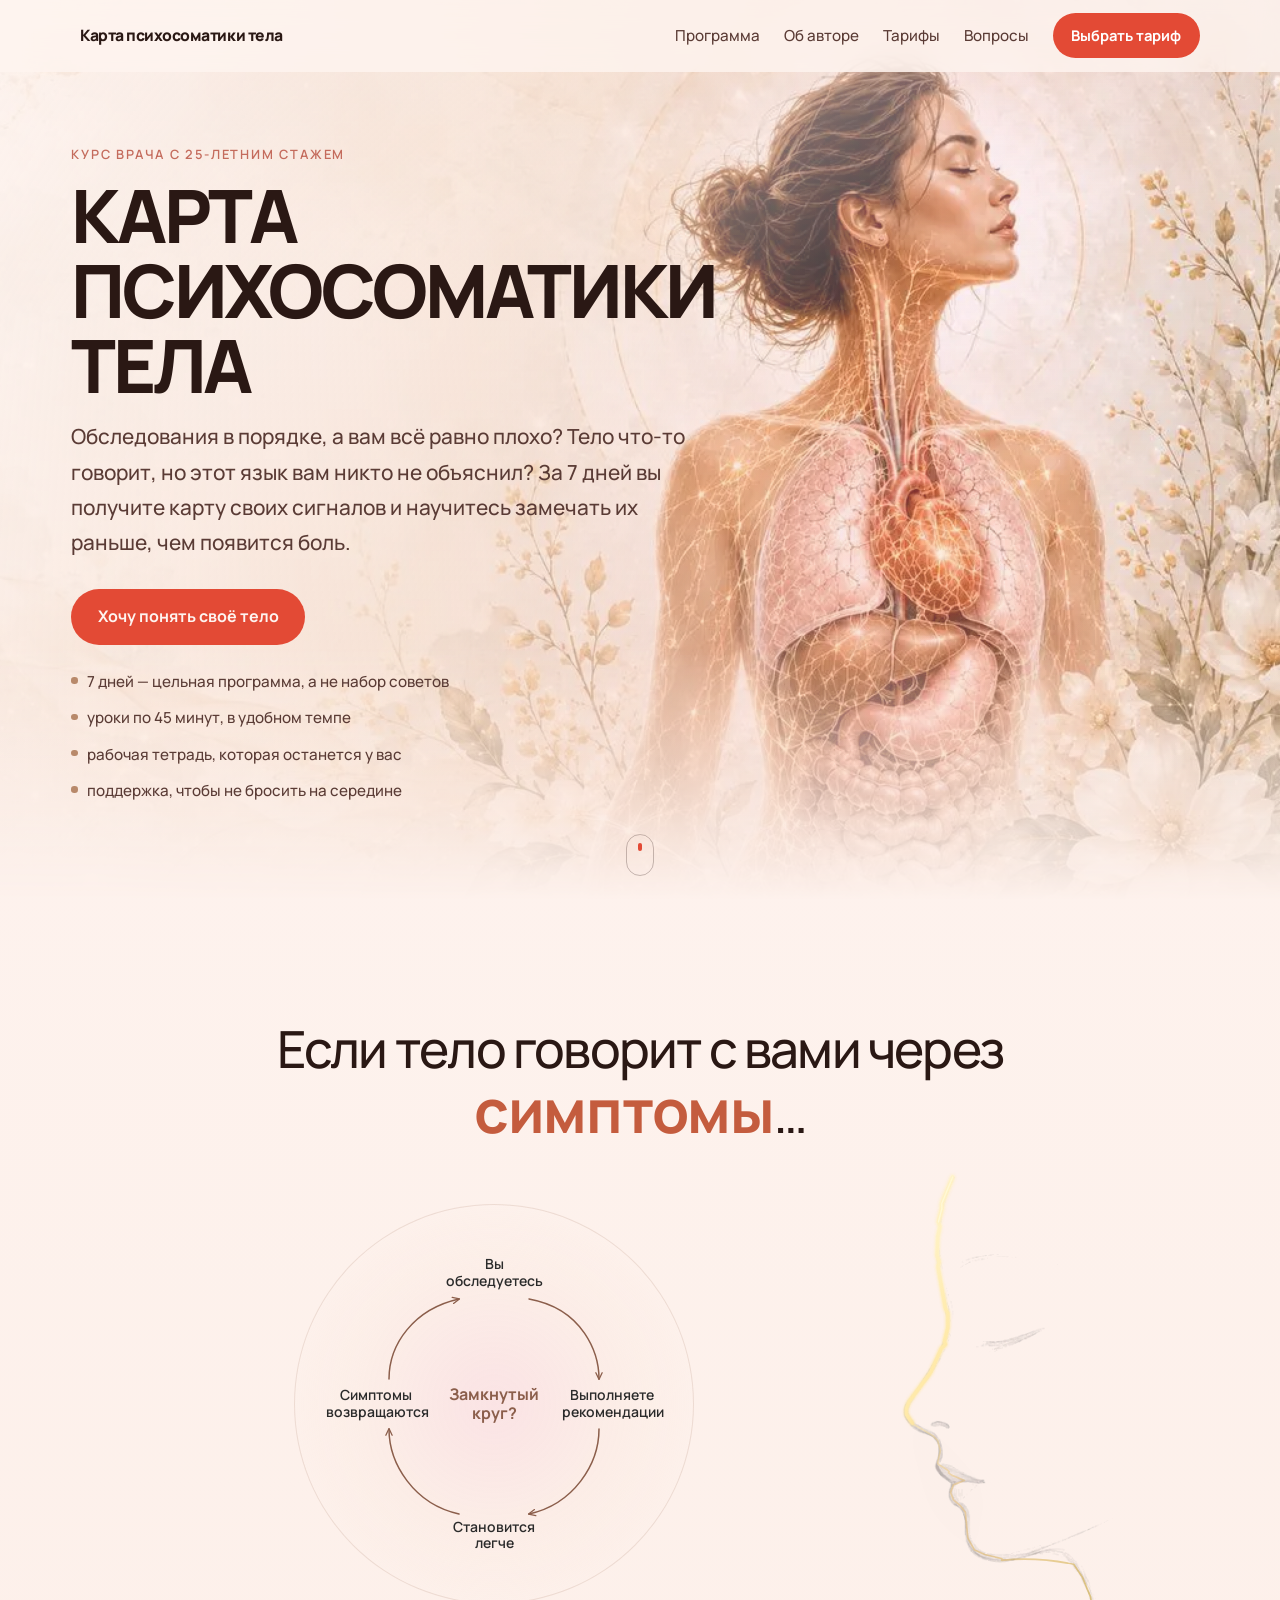
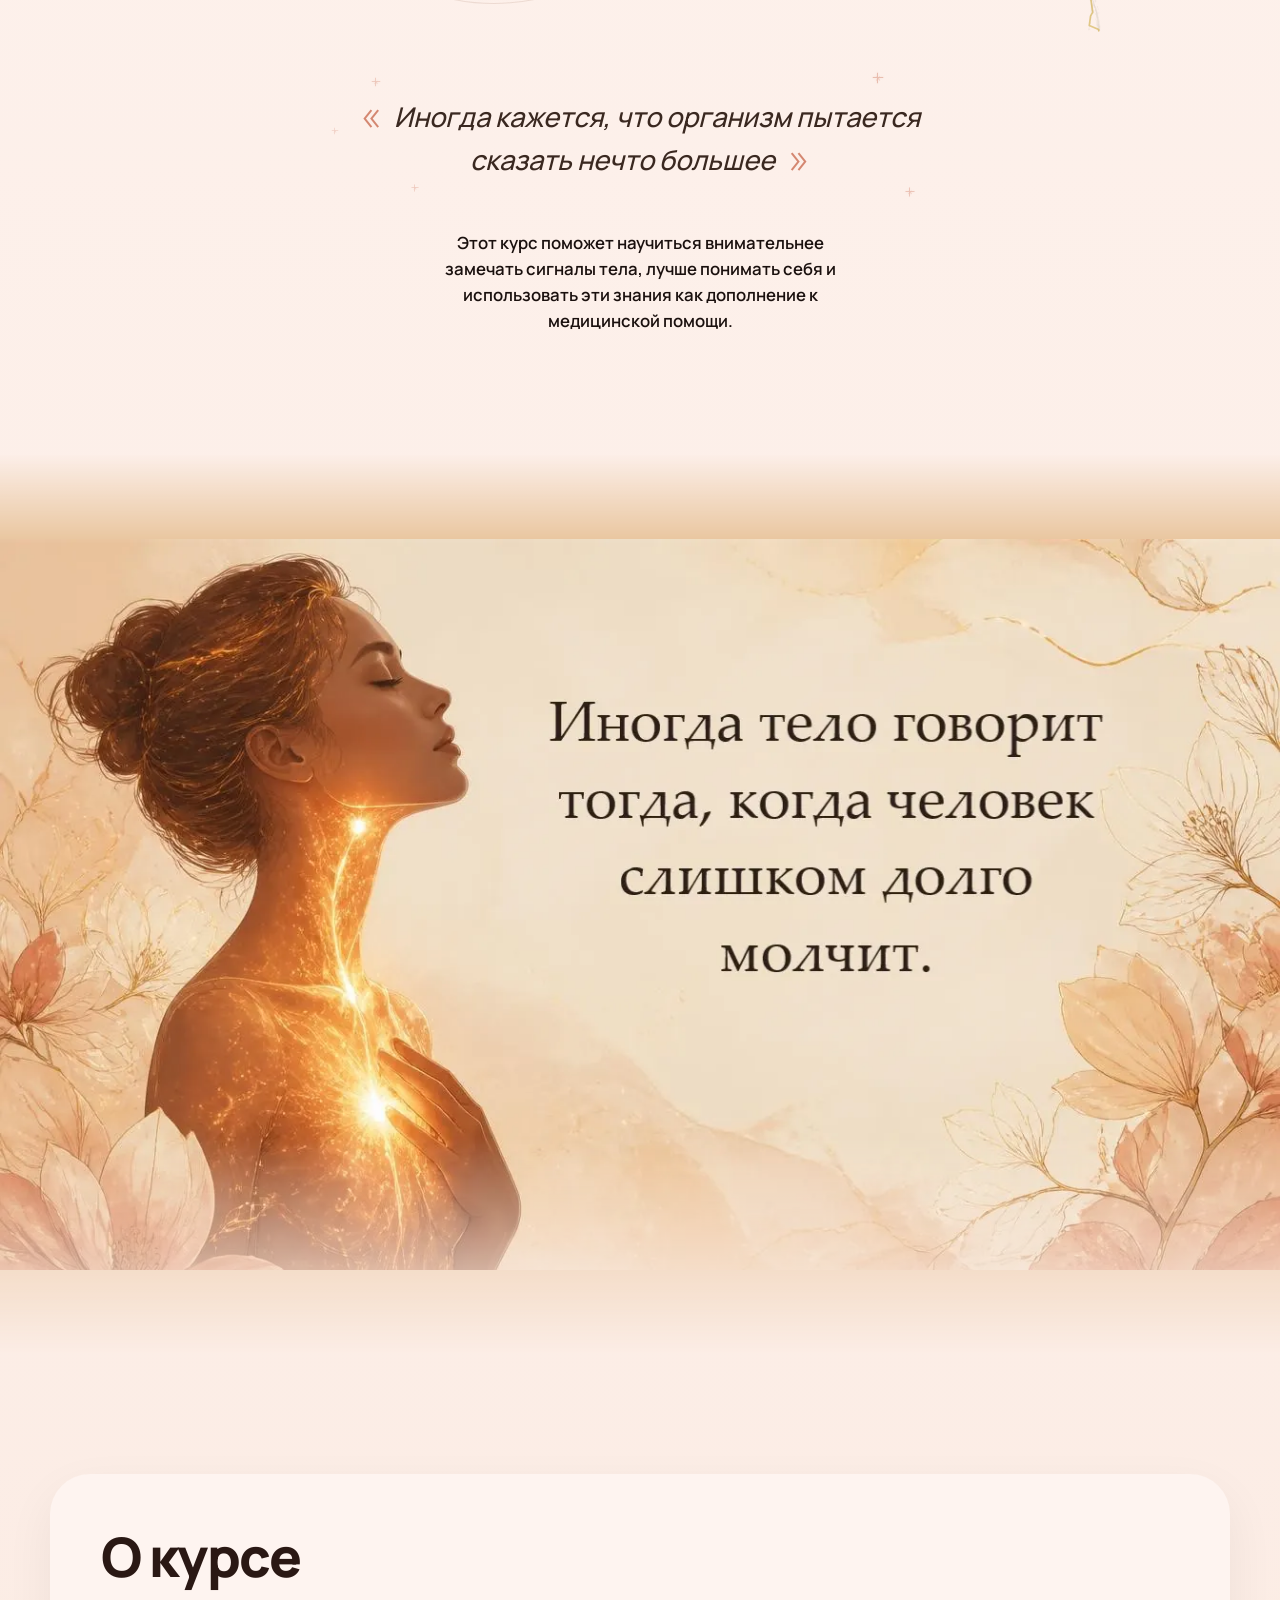
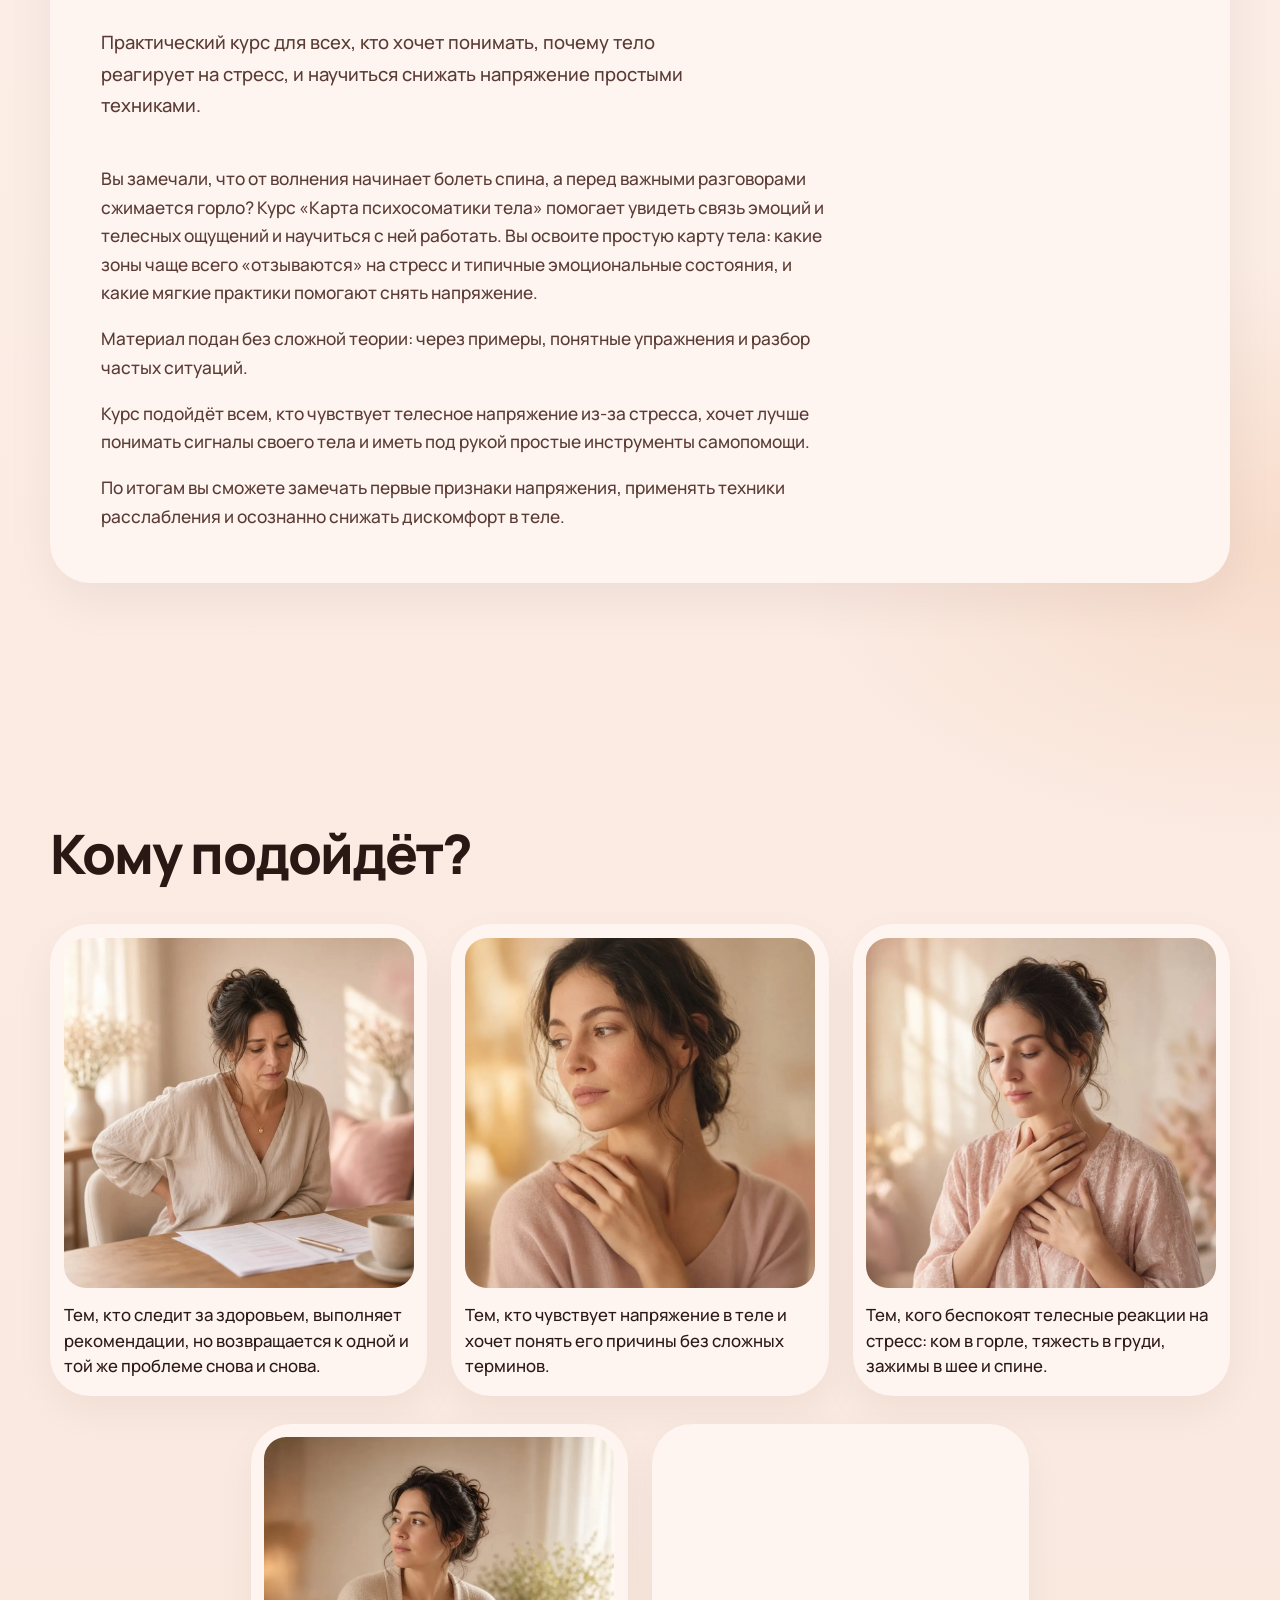
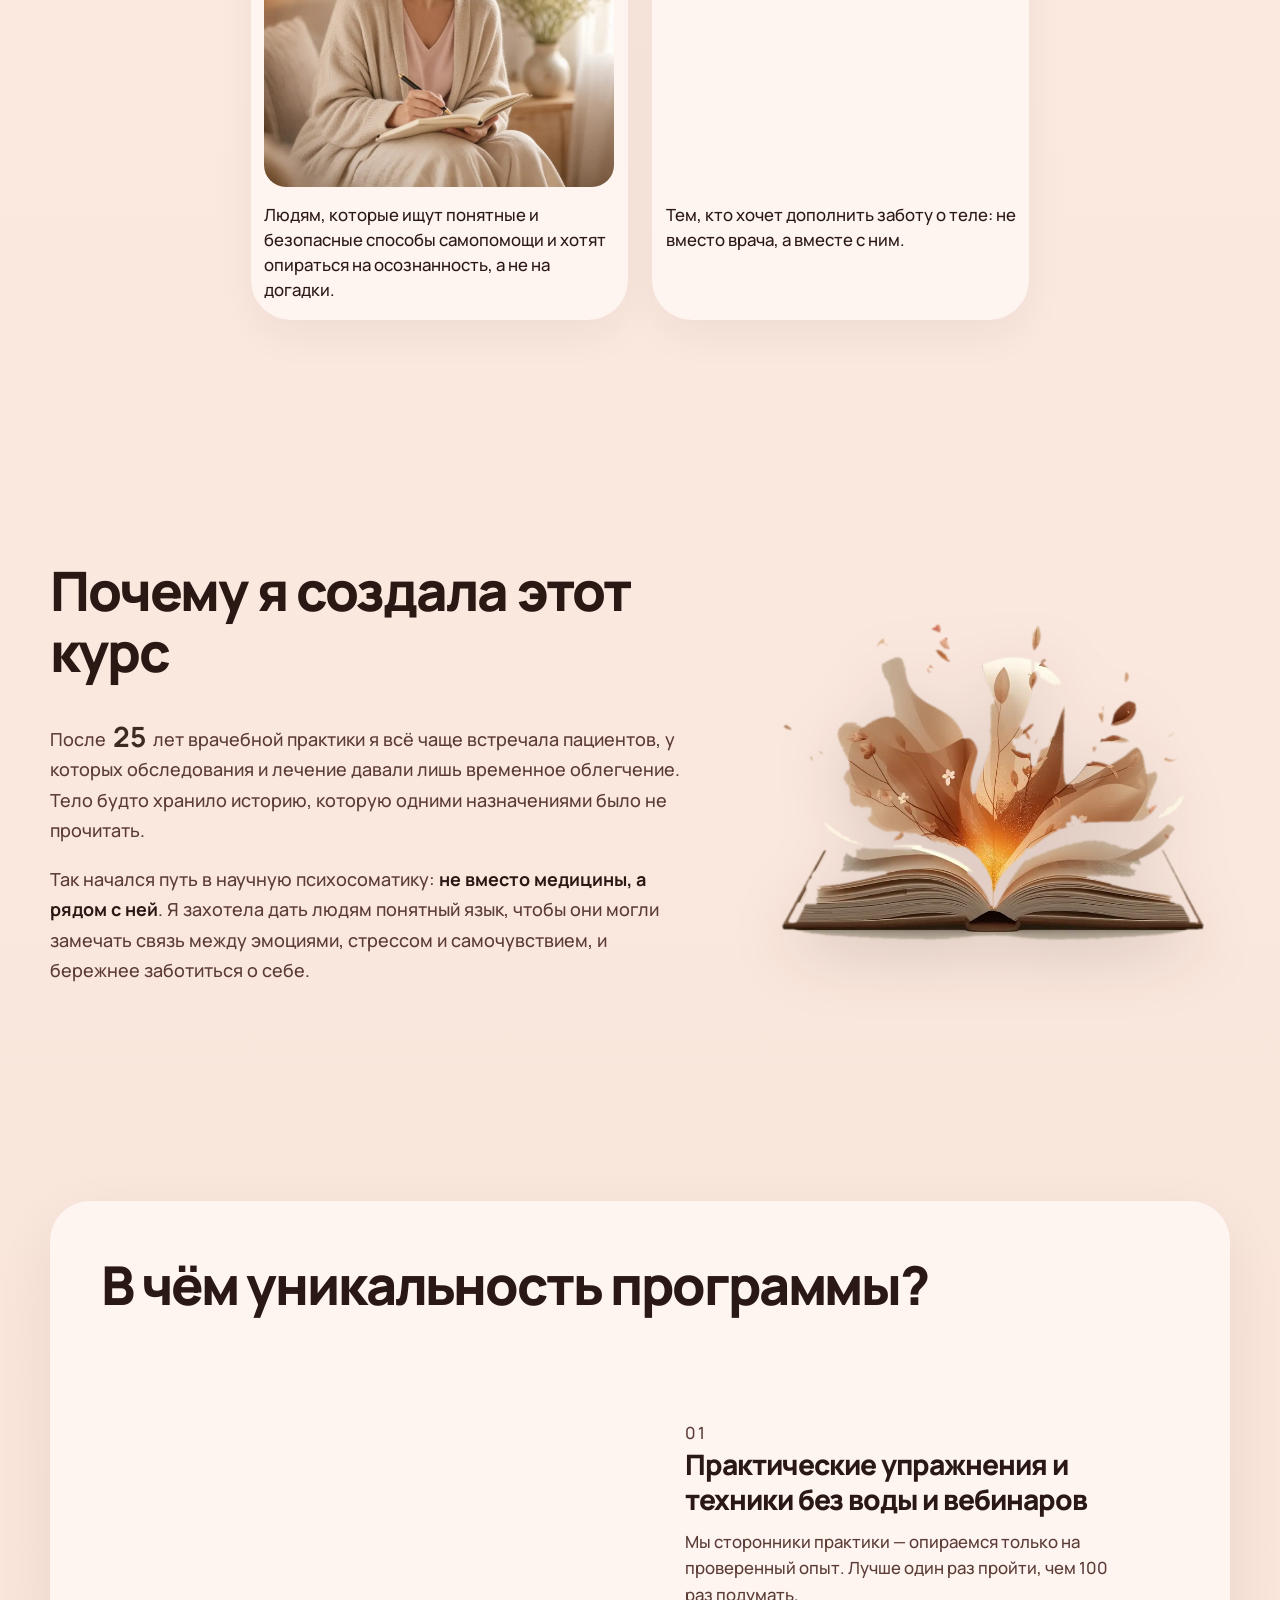
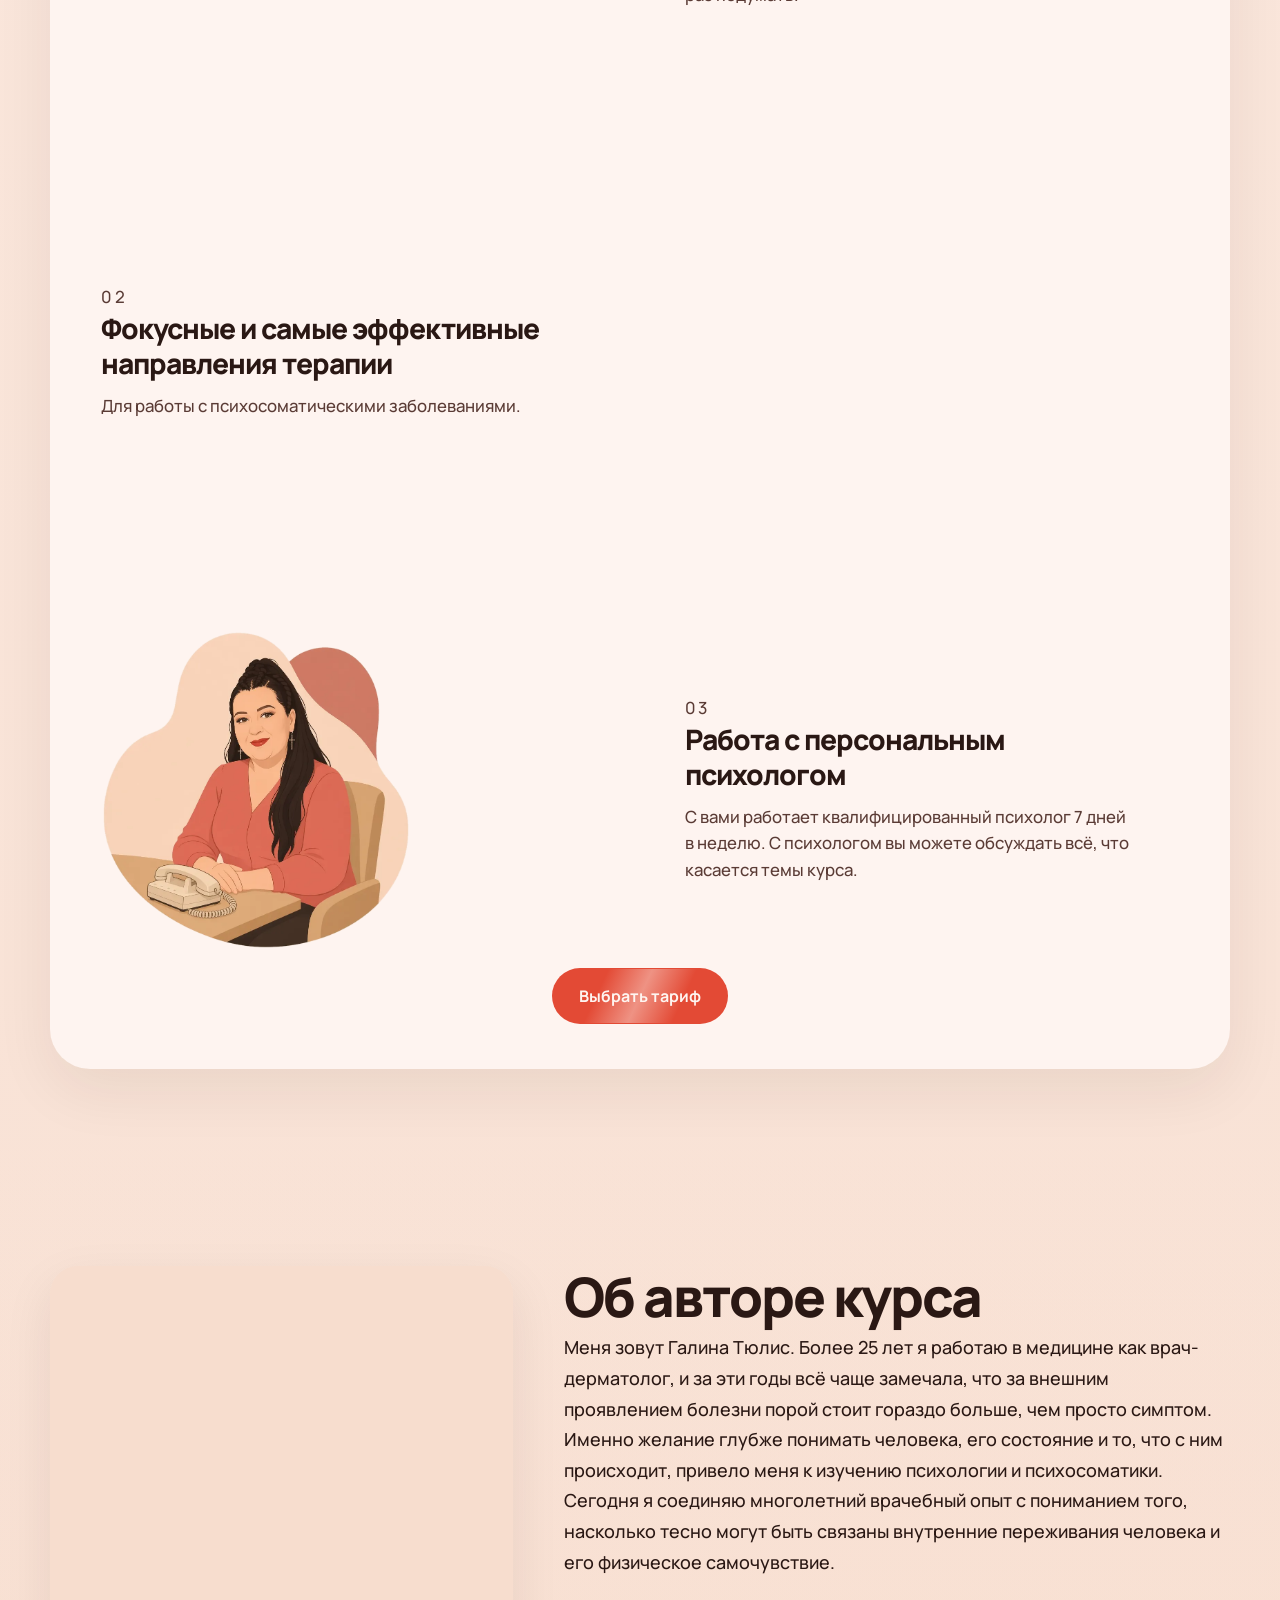
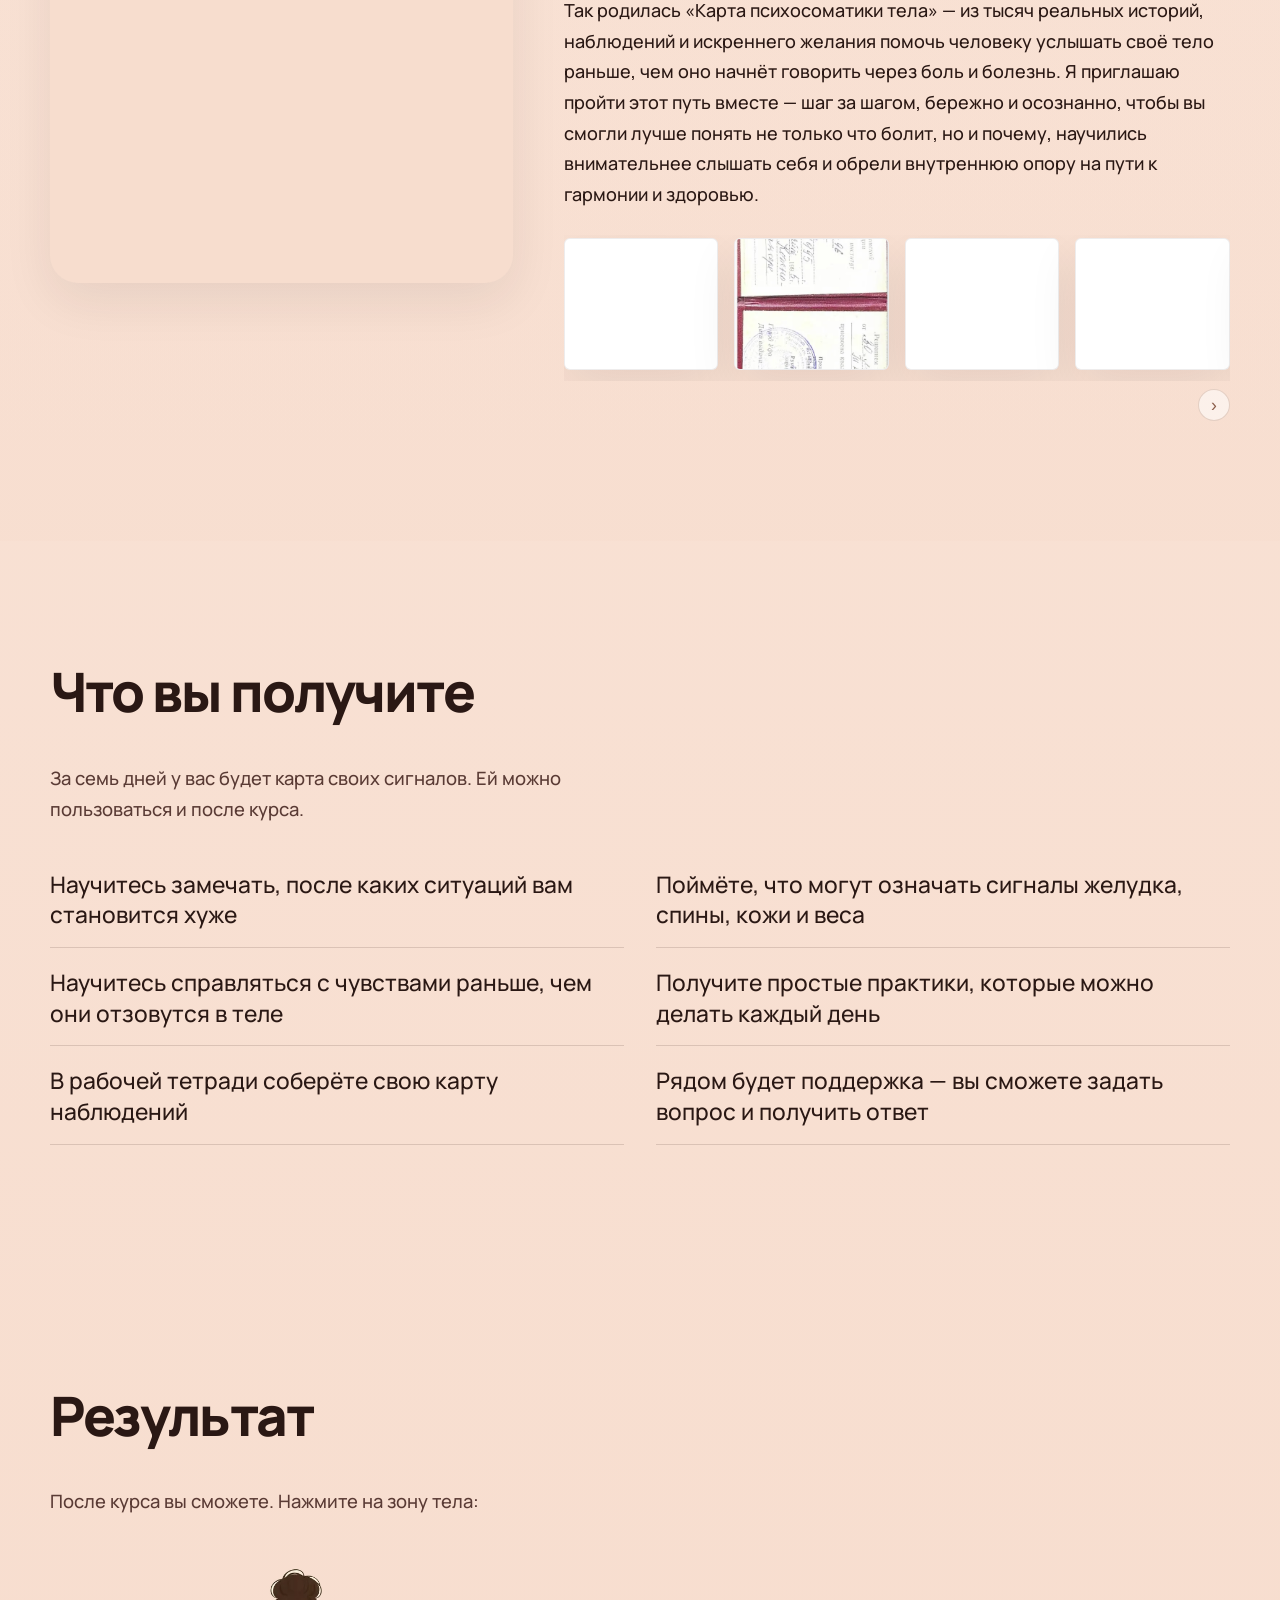
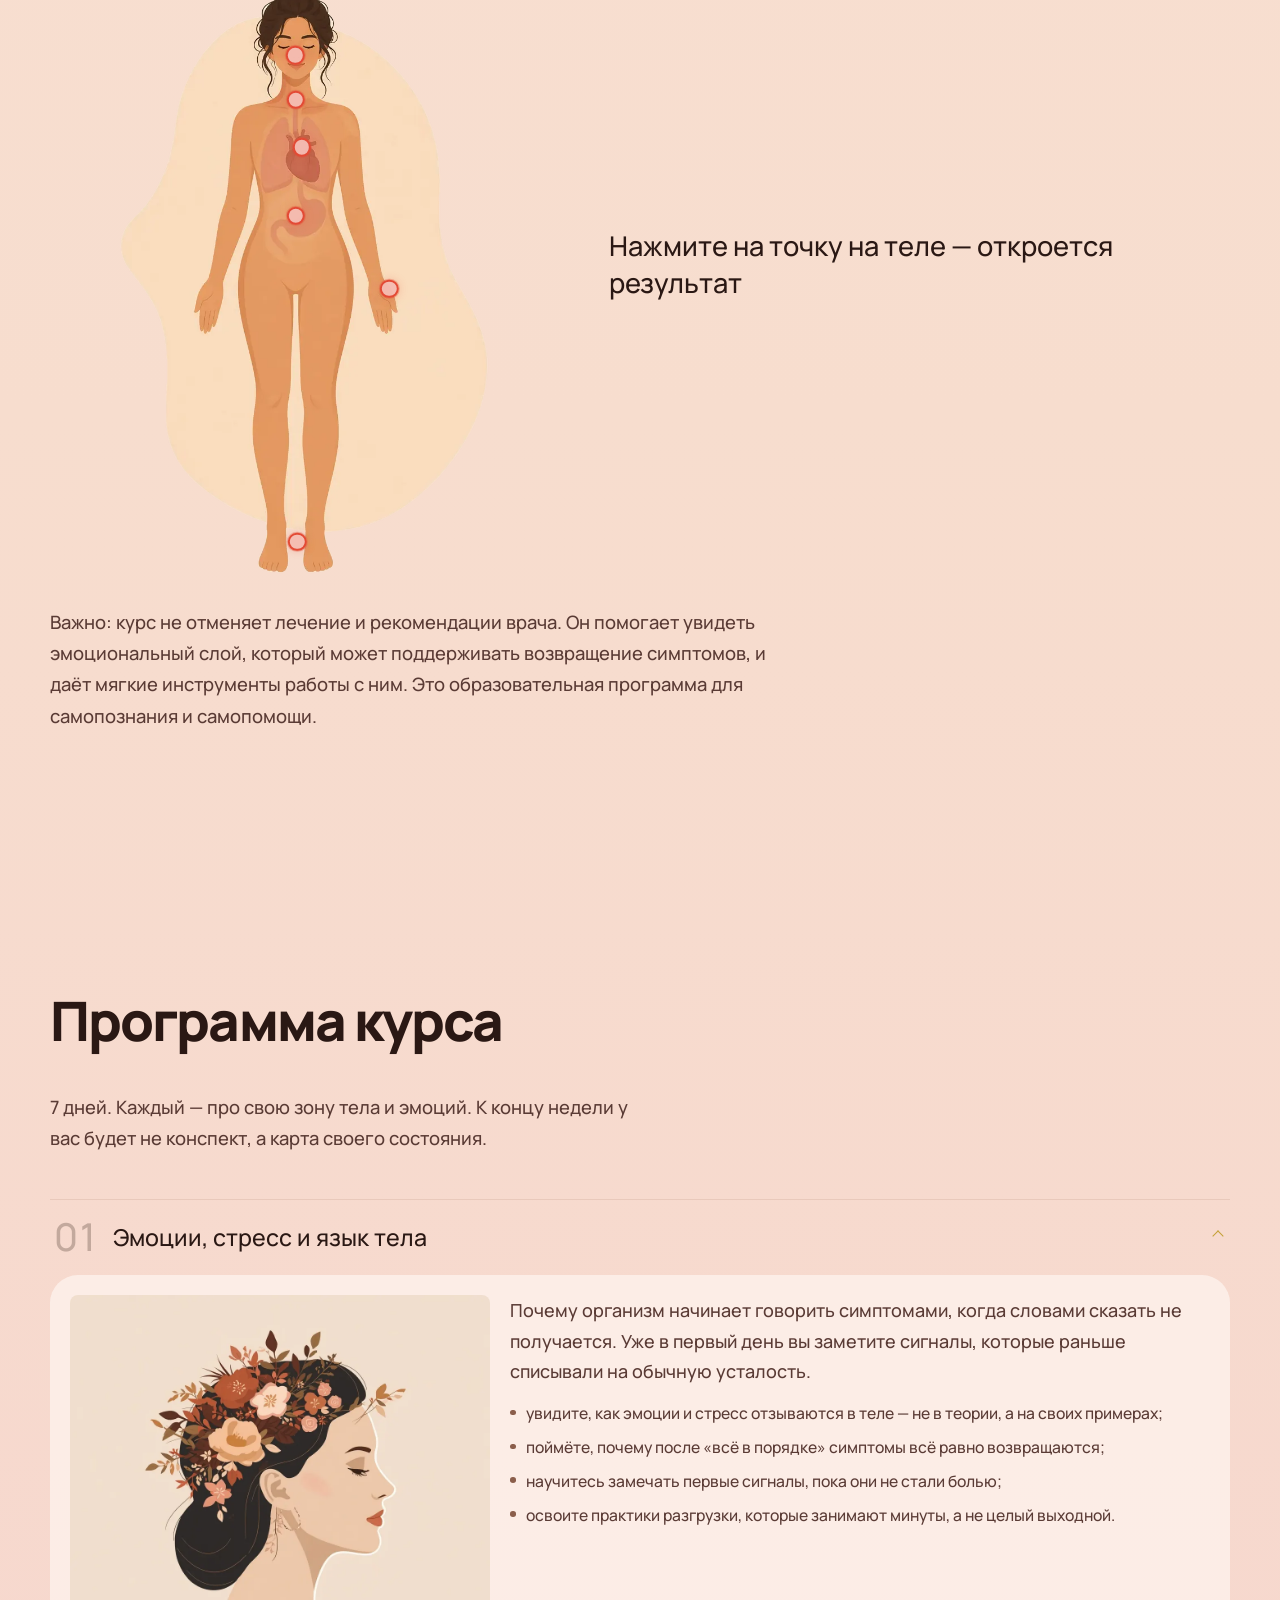
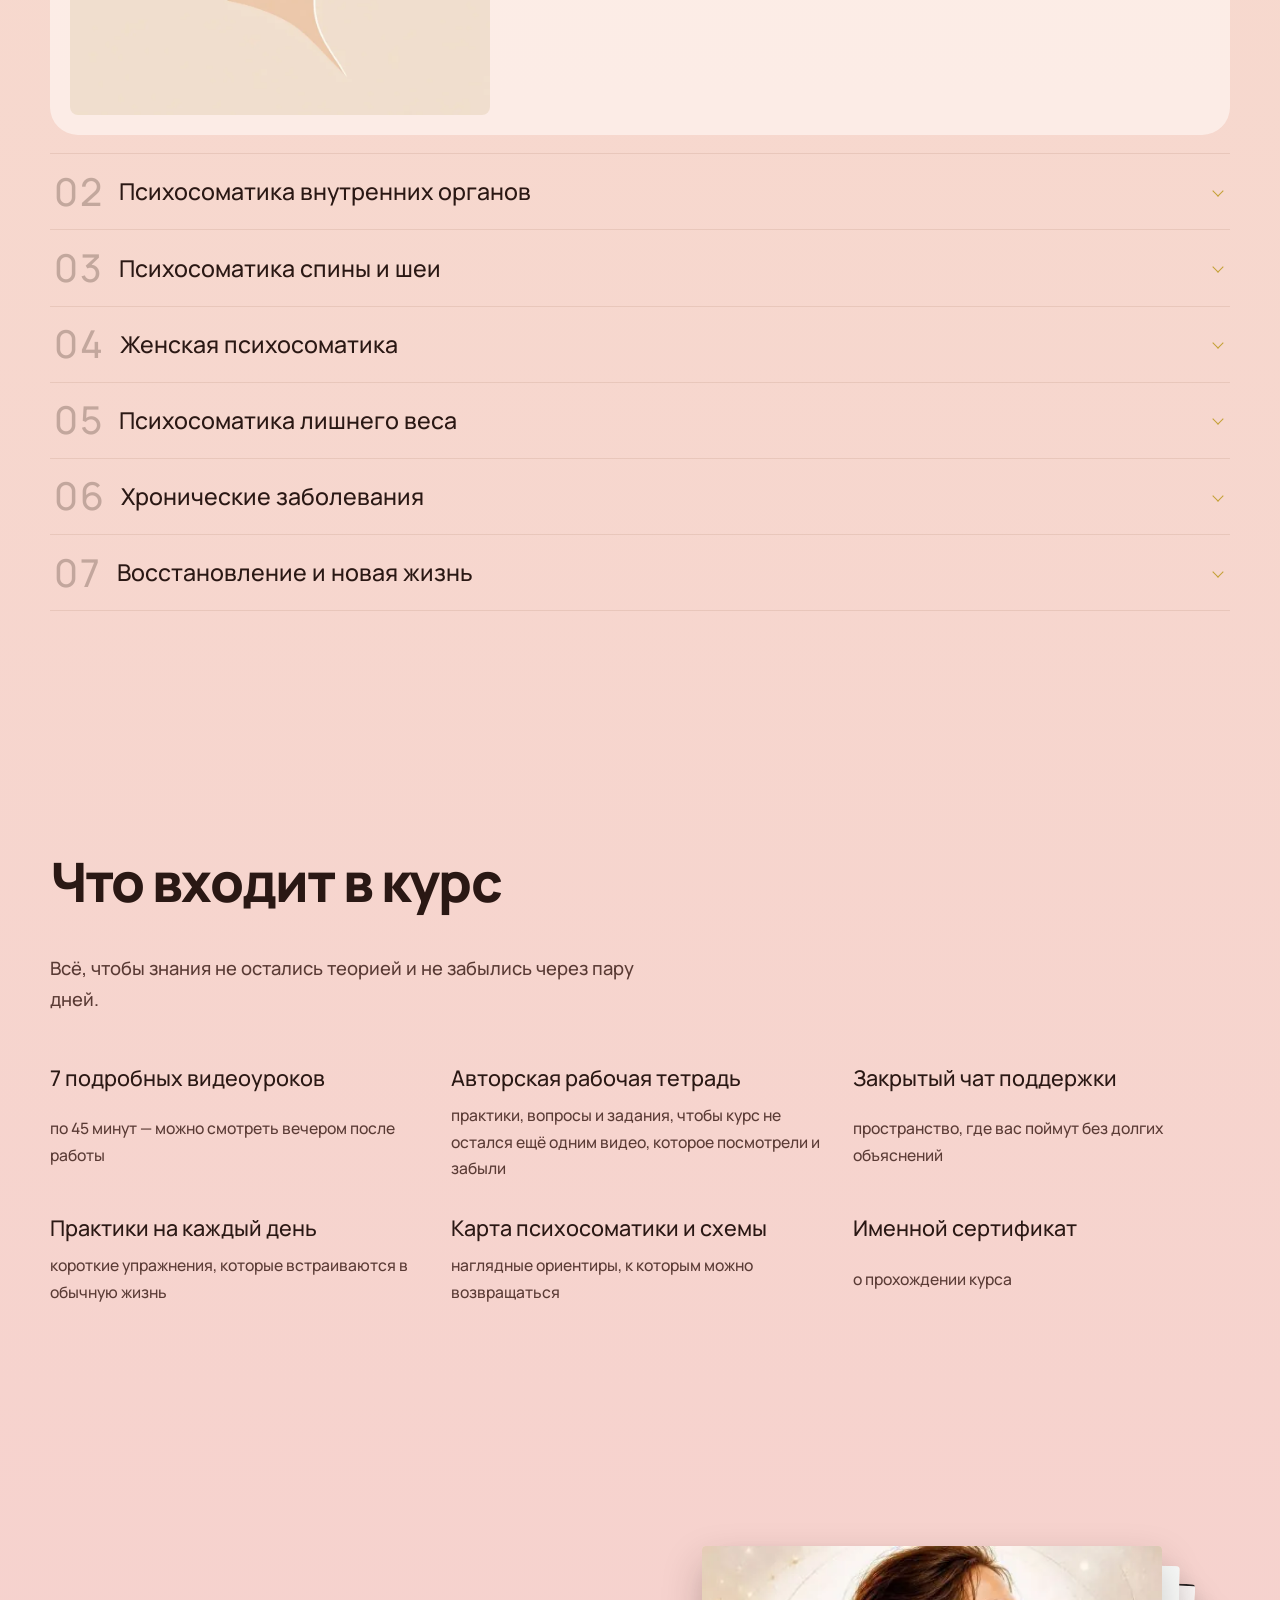
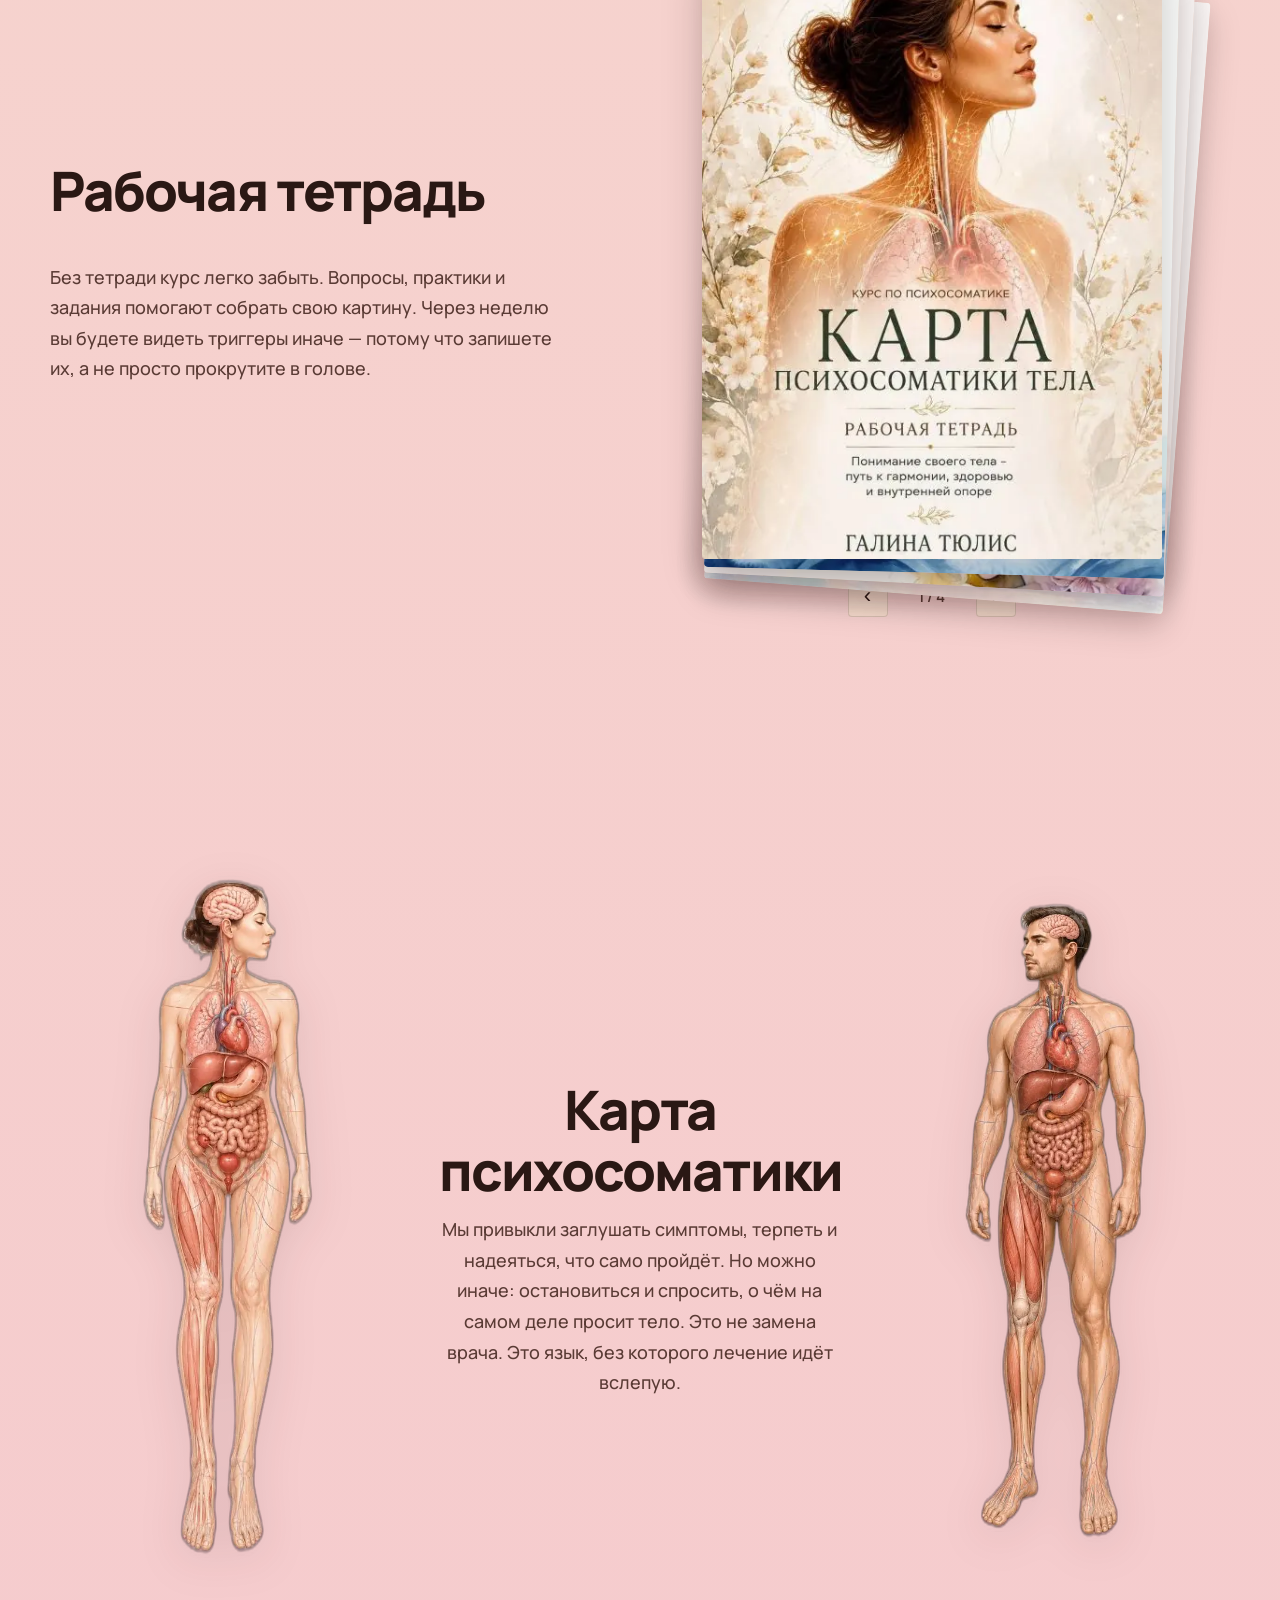
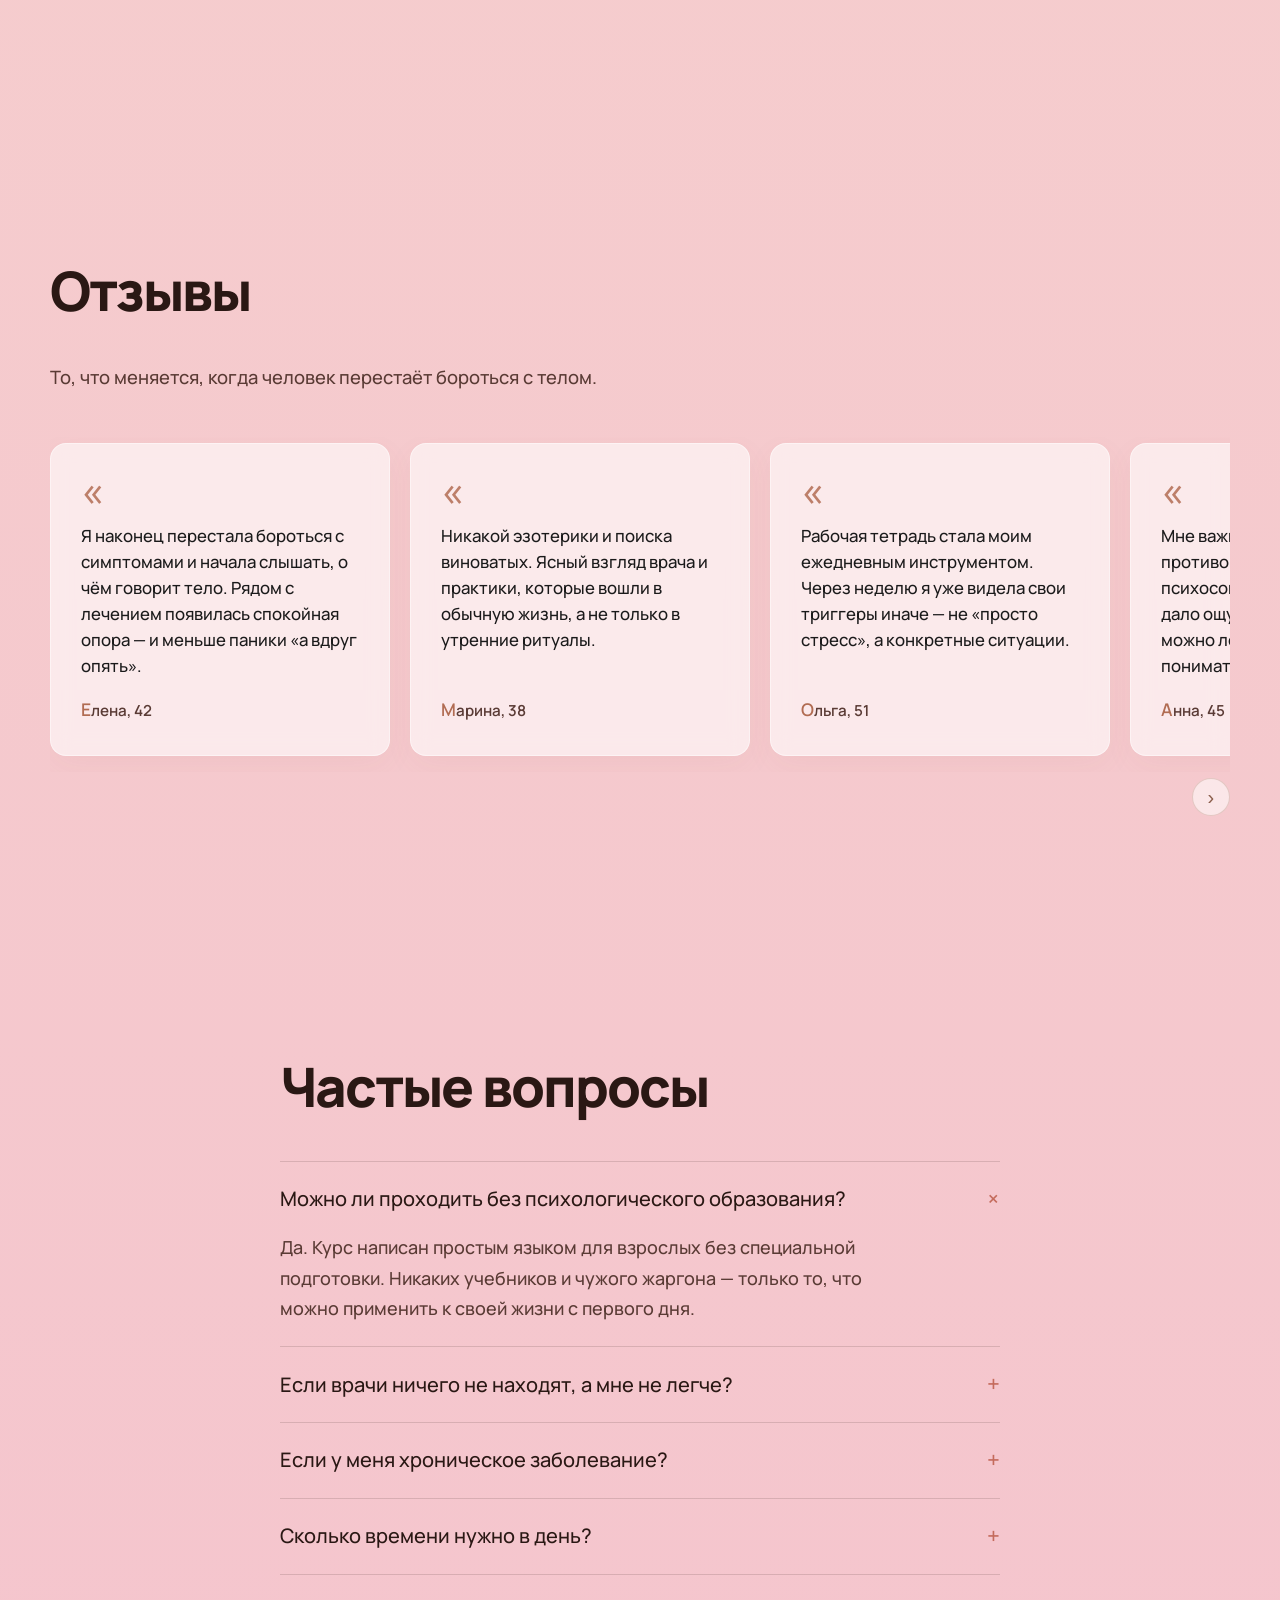
==== index.html @ b4ed75be "Drop the duplicate author name and credentials list from the bio block. Co-authored-by: Cursor <curs" ====
<!DOCTYPE html>
<html lang="ru">
<head>
  <meta charset="UTF-8" />
  <meta name="viewport" content="width=device-width, initial-scale=1, viewport-fit=cover" />
  <title>Карта психосоматики тела — курс Галины Тюлис</title>
  <meta name="description" content="Если обследования в порядке, а вам всё равно плохо — за 7 дней вы разберётесь в сигналах своего тела. Курс врача Галины Тюлис с 25-летним стажем." />
  <link rel="preload" href="media/hero.webp" as="image" />
  <link rel="preload" href="fonts/manrope-cyrillic.woff2" as="font" type="font/woff2" />
  <link rel="stylesheet" href="styles.css?v=75" />
</head>
<body>
  <header class="site-header" id="top">
    <div class="header-inner">
      <a class="logo" href="#top">Карта психосоматики тела</a>
      <nav class="nav" aria-label="Основная навигация">
        <a href="#program">Программа</a>
        <a href="#author">Об авторе</a>
        <a href="#tariffs">Тарифы</a>
        <a href="#faq">Вопросы</a>
      </nav>
      <a class="btn btn-sm header-cta" href="#tariffs">Выбрать тариф</a>
      <button class="nav-toggle" type="button" aria-label="Открыть меню" aria-expanded="false">
        <span></span><span></span>
      </button>
    </div>
  </header>

  <main>
    <!-- 1. Hero -->
    <section class="hero" id="hero">
      <div class="hero-bg" aria-hidden="true">
        <img class="hero-image" src="media/hero.webp" alt="" fetchpriority="high" decoding="async" />
        <div class="hero-wash"></div>
      </div>
      <div class="hero-content">
        <p class="eyebrow">Курс врача с 25-летним стажем</p>
        <h1 class="brand-title">Карта психосоматики тела</h1>
        <p class="hero-lead">Обследования в порядке, а вам всё равно плохо? Тело что-то говорит, но этот язык вам никто не объяснил? За 7 дней вы получите карту своих сигналов и научитесь замечать их раньше, чем появится боль.</p>
        <div class="hero-actions">
          <a class="btn btn-primary" href="#tariffs">Хочу понять своё тело</a>
        </div>
        <ul class="hero-points">
          <li>7 дней — цельная программа, а не набор советов</li>
          <li>уроки по 45 минут, в удобном темпе</li>
          <li>рабочая тетрадь, которая останется у вас</li>
          <li>поддержка, чтобы не бросить на середине</li>
        </ul>
      </div>
      <a class="scroll-hint" href="#problem" aria-label="Дальше">
        <span></span>
      </a>
    </section>

    <!-- 2. Problem -->
    <section class="section problem" id="problem">
      <div class="container problem-wrap reveal">
        <h2 class="problem-title">Если тело говорит с вами через <span class="trigger-word">симптомы</span>…</h2>

        <div class="problem-stage">
          <div class="cycle" aria-label="Замкнутый круг симптомов">
            <div class="cycle-disc" aria-hidden="true"></div>
            <svg class="cycle-arrows" viewBox="0 0 400 400" fill="none" aria-hidden="true">
              <defs>
                <marker id="cycleArrow" viewBox="0 0 10 10" refX="8" refY="5" markerWidth="6" markerHeight="6" orient="auto">
                  <path d="M1 1.5 L8.5 5 L1 8.5" fill="none" stroke="#8b5e4b" stroke-width="1.4" stroke-linecap="round" stroke-linejoin="round" />
                </marker>
              </defs>
              <!-- дуги между подписями, без пересечения текста -->
              <path d="M235 95 C290 105 305 150 305 175" stroke="#8b5e4b" stroke-width="1.5" stroke-linecap="round" marker-end="url(#cycleArrow)" />
              <path d="M305 225 C305 260 280 300 235 310" stroke="#8b5e4b" stroke-width="1.5" stroke-linecap="round" marker-end="url(#cycleArrow)" />
              <path d="M165 310 C120 300 95 260 95 225" stroke="#8b5e4b" stroke-width="1.5" stroke-linecap="round" marker-end="url(#cycleArrow)" />
              <path d="M95 175 C95 140 120 105 165 95" stroke="#8b5e4b" stroke-width="1.5" stroke-linecap="round" marker-end="url(#cycleArrow)" />
            </svg>
            <p class="cycle-item cycle-12">Вы обследуетесь</p>
            <p class="cycle-item cycle-3">Выполняете рекомендации</p>
            <p class="cycle-item cycle-6">Становится легче</p>
            <p class="cycle-item cycle-9">Симптомы возвращаются</p>
            <p class="cycle-center">Замкнутый круг?</p>

          </div>

          <figure class="problem-figure">
            <img src="media/contour.webp" alt="" loading="lazy" decoding="async" />
            <span class="silhouette-shine" aria-hidden="true"></span>
            <svg class="silhouette-trace" viewBox="0 0 541 1024" preserveAspectRatio="xMidYMid meet" aria-hidden="true">
              <defs>
                <linearGradient id="silhouetteGold" x1="12%" y1="0%" x2="88%" y2="100%">
                  <stop offset="0%" stop-color="#fff6d2" />
                  <stop offset="28%" stop-color="#ffe9a8" />
                  <stop offset="54%" stop-color="#e5b869" />
                  <stop offset="100%" stop-color="#c9a227" />
                </linearGradient>
                <filter id="silhouetteGlow" x="-50%" y="-50%" width="200%" height="200%">
                  <feGaussianBlur in="SourceGraphic" stdDeviation="3.2" result="blur" />
                  <feMerge>
                    <feMergeNode in="blur" />
                    <feMergeNode in="blur" />
                    <feMergeNode in="SourceGraphic" />
                  </feMerge>
                </filter>
              </defs>
              <path class="silhouette-trace-line" pathLength="1000" d="M150.3 0 L125.7 60 L126 71 L117.9 102 L121.5 111 L116.7 135 L115.1 177 L119.8 192 L116.9 201 L134 297 L139.3 307 L139.3 339 L131.7 371 L134.1 377 L124.8 386 L100.9 440 L52.2 506 L45.6 522 L45.9 535 L60.9 557 L105.4 583 L116.5 594 L122.5 617 L116.3 645 L118.6 648 L137.8 660 L142.3 664 L140.8 667 L148.1 672 L176.7 684 L152 694 L145.6 711 L152.2 728 L168.6 742 L178.9 756 L184.5 814 L199.7 841 L222.6 851 L259.8 860 L262.8 862 L260.6 864 Q340 856 423.1 873 L443.1 903 L461.2 947 L465.9 981 L461.1 990 L458.2 1011 L479.5 1020 L479.5 1023" />
              <path class="silhouette-trace-flow" pathLength="1000" d="M150.3 0 L125.7 60 L126 71 L117.9 102 L121.5 111 L116.7 135 L115.1 177 L119.8 192 L116.9 201 L134 297 L139.3 307 L139.3 339 L131.7 371 L134.1 377 L124.8 386 L100.9 440 L52.2 506 L45.6 522 L45.9 535 L60.9 557 L105.4 583 L116.5 594 L122.5 617 L116.3 645 L118.6 648 L137.8 660 L142.3 664 L140.8 667 L148.1 672 L176.7 684 L152 694 L145.6 711 L152.2 728 L168.6 742 L178.9 756 L184.5 814 L199.7 841 L222.6 851 L259.8 860 L262.8 862 L260.6 864 Q340 856 423.1 873 L443.1 903 L461.2 947 L465.9 981 L461.1 990 L458.2 1011 L479.5 1020 L479.5 1023" />
              <path class="silhouette-trace-spark" pathLength="1000" d="M150.3 0 L125.7 60 L126 71 L117.9 102 L121.5 111 L116.7 135 L115.1 177 L119.8 192 L116.9 201 L134 297 L139.3 307 L139.3 339 L131.7 371 L134.1 377 L124.8 386 L100.9 440 L52.2 506 L45.6 522 L45.9 535 L60.9 557 L105.4 583 L116.5 594 L122.5 617 L116.3 645 L118.6 648 L137.8 660 L142.3 664 L140.8 667 L148.1 672 L176.7 684 L152 694 L145.6 711 L152.2 728 L168.6 742 L178.9 756 L184.5 814 L199.7 841 L222.6 851 L259.8 860 L262.8 862 L260.6 864 Q340 856 423.1 873 L443.1 903 L461.2 947 L465.9 981 L461.1 990 L458.2 1011 L479.5 1020 L479.5 1023" />
            </svg>
          </figure>
        </div>

        <blockquote class="problem-quote">
          <span class="spark" aria-hidden="true"></span>
          <span class="spark" aria-hidden="true"></span>
          <span class="spark" aria-hidden="true"></span>
          <span class="spark" aria-hidden="true"></span>
          <span class="spark" aria-hidden="true"></span>
          <span class="quote-mark quote-mark-open" aria-hidden="true">«</span>
          <span class="quote-text">Иногда кажется, что организм пытается сказать нечто большее</span>
          <span class="quote-mark quote-mark-close" aria-hidden="true">»</span>
        </blockquote>

        <p class="problem-note">Этот курс поможет научиться внимательнее замечать сигналы тела, лучше понимать себя и использовать эти знания как дополнение к медицинской помощи.</p>
      </div>
    </section>

    <!-- 3. Quote -->
    <section class="quote-section" id="quote">
      <img src="media/quote.webp" alt="" loading="lazy" decoding="async" />
    </section>

    <!-- About the course -->
    <section class="section about-course" id="about-course">
      <div class="container">
        <div class="section-head reveal">
          <h2>О курсе</h2>
          <p>Практический курс для всех, кто хочет понимать, почему тело реагирует на стресс, и научиться снижать напряжение простыми техниками.</p>
        </div>
        <div class="copy-stack reveal">
          <p>Вы замечали, что от волнения начинает болеть спина, а перед важными разговорами сжимается горло? Курс «Карта психосоматики тела» помогает увидеть связь эмоций и телесных ощущений и научиться с ней работать. Вы освоите простую карту тела: какие зоны чаще всего «отзываются» на стресс и типичные эмоциональные состояния, и какие мягкие практики помогают снять напряжение.</p>
          <p>Материал подан без сложной теории: через примеры, понятные упражнения и разбор частых ситуаций.</p>
          <p>Курс подойдёт всем, кто чувствует телесное напряжение из-за стресса, хочет лучше понимать сигналы своего тела и иметь под рукой простые инструменты самопомощи.</p>
          <p>По итогам вы сможете замечать первые признаки напряжения, применять техники расслабления и осознанно снижать дискомфорт в теле.</p>
        </div>
      </div>
    </section>

    <!-- Who it's for -->
    <section class="section who" id="who">
      <div class="container">
        <div class="section-head who-head reveal">
          <h2>Кому подойдёт?</h2>
        </div>
        <div class="who-grid reveal-stagger">
          <article class="who-card">
            <img src="media/who-01.webp" alt="" loading="lazy" decoding="async" />
            <p>Тем, кто следит за здоровьем, выполняет рекомендации, но возвращается к одной и той же проблеме снова и снова.</p>
          </article>
          <article class="who-card">
            <img src="media/who-02.webp" alt="" loading="lazy" decoding="async" />
            <p>Тем, кто чувствует напряжение в теле и хочет понять его причины без сложных терминов.</p>
          </article>
          <article class="who-card">
            <img src="media/who-03.webp" alt="" loading="lazy" decoding="async" />
            <p>Тем, кого беспокоят телесные реакции на стресс: ком в горле, тяжесть в груди, зажимы в шее и спине.</p>
          </article>
          <article class="who-card">
            <img src="media/who-04.webp" alt="" loading="lazy" decoding="async" />
            <p>Людям, которые ищут понятные и безопасные способы самопомощи и хотят опираться на осознанность, а не на догадки.</p>
          </article>
          <article class="who-card">
            <img src="media/who-05.webp" alt="" loading="lazy" decoding="async" />
            <p>Тем, кто хочет дополнить заботу о теле: не вместо врача, а вместе с ним.</p>
          </article>
        </div>
      </div>
    </section>

    <!-- 5. Why created -->
    <section class="section why" id="why">
      <div class="container why-layout reveal">
        <div class="why-text">
          <h2>Почему я создала этот курс</h2>
          <p>После <span class="why-years">25</span> лет врачебной практики я всё чаще встречала пациентов, у которых обследования и лечение давали лишь временное облегчение. Тело будто хранило историю, которую одними назначениями было не прочитать.</p>
          <p>Так начался путь в научную психосоматику: <strong class="why-accent">не вместо медицины, а рядом с ней</strong>. Я захотела дать людям понятный язык, чтобы они могли замечать связь между эмоциями, стрессом и самочувствием, и бережнее заботиться о себе.</p>
        </div>
        <figure class="why-figure">
          <img src="media/why.webp" alt="" loading="lazy" decoding="async" />
        </figure>
      </div>
    </section>

    <!-- Uniqueness -->
    <section class="section uniqueness" id="uniqueness">
      <div class="container">
        <div class="section-head uniqueness-head reveal">
          <h2>В чём уникальность программы?</h2>
        </div>
        <div class="uniq-mosaic reveal">
          <figure class="uniq-visual uniq-desert">
            <img src="media/uniq-desert.webp" alt="" loading="lazy" decoding="async" />
          </figure>
          <div class="uniq-copy uniq-copy-01">
            <p class="uniq-num">01</p>
            <h3>Практические упражнения и техники без воды и вебинаров</h3>
            <p>Мы сторонники практики — опираемся только на проверенный опыт. Лучше один раз пройти, чем 100 раз подумать.</p>
          </div>
          <div class="uniq-copy uniq-copy-02">
            <p class="uniq-num">02</p>
            <h3>Фокусные и самые эффективные направления терапии</h3>
            <p>Для работы с психосоматическими заболеваниями.</p>
          </div>
          <figure class="uniq-visual uniq-magician">
            <img src="media/uniq-magician.webp" alt="" loading="lazy" decoding="async" />
          </figure>
          <figure class="uniq-visual uniq-galina">
            <img src="media/uniq-galina.webp" alt="" loading="lazy" decoding="async" />
          </figure>
          <div class="uniq-copy uniq-copy-03">
            <p class="uniq-num">03</p>
            <h3>Работа с персональным психологом</h3>
            <p>С вами работает квалифицированный психолог 7 дней в неделю. С психологом вы можете обсуждать всё, что касается темы курса.</p>
          </div>
        </div>
        <div class="uniqueness-actions reveal">
          <a class="btn btn-primary btn-pulse" href="#tariffs">Выбрать тариф</a>
        </div>
      </div>
    </section>

    <!-- 6. Author -->
    <section class="section author" id="author">
      <div class="container author-layout reveal">
        <figure class="author-photo">
          <img src="media/author.webp" alt="Галина Тюлис" loading="lazy" decoding="async" />
        </figure>
        <div class="author-side">
          <h2>Об авторе курса</h2>
          <p>Меня зовут Галина Тюлис. Более 25 лет я работаю в медицине как врач-дерматолог, и за эти годы всё чаще замечала, что за внешним проявлением болезни порой стоит гораздо больше, чем просто симптом. Именно желание глубже понимать человека, его состояние и то, что с ним происходит, привело меня к изучению психологии и психосоматики. Сегодня я соединяю многолетний врачебный опыт с пониманием того, насколько тесно могут быть связаны внутренние переживания человека и его физическое самочувствие.</p>
          <p>Так родилась «Карта психосоматики тела» — из тысяч реальных историй, наблюдений и искреннего желания помочь человеку услышать своё тело раньше, чем оно начнёт говорить через боль и болезнь. Я приглашаю пройти этот путь вместе — шаг за шагом, бережно и осознанно, чтобы вы смогли лучше понять не только что болит, но и почему, научились внимательнее слышать себя и обрели внутреннюю опору на пути к гармонии и здоровью.</p>

          <div class="author-diplomas" data-h-slider data-diploma-gallery>
            <div class="diplomas-slider">
              <div class="diplomas-track" data-h-track>
                <button class="diploma-card" type="button" data-diploma-open aria-label="Открыть диплом врача, 1995">
                  <img src="media/diploma-01.webp" alt="Диплом врача, лечебное дело, 1995" loading="lazy" decoding="async" />
                  <span>Диплом врача, 1995</span>
                </button>
                <button class="diploma-card" type="button" data-diploma-open aria-label="Открыть удостоверение интернатуры по дерматовенерологии">
                  <img src="media/diploma-02.webp" alt="Удостоверение интернатуры по дерматовенерологии" loading="lazy" decoding="async" />
                  <span>Интернатура, дерматовенерология</span>
                </button>
                <button class="diploma-card" type="button" data-diploma-open aria-label="Открыть сертификат специалиста по дерматовенерологии">
                  <img src="media/diploma-03.webp" alt="Сертификат специалиста по дерматовенерологии" loading="lazy" decoding="async" />
                  <span>Сертификат специалиста</span>
                </button>
                <button class="diploma-card" type="button" data-diploma-open aria-label="Открыть диплом психолога">
                  <img src="media/diploma-04.webp" alt="Диплом о профессиональной переподготовке, психолог" loading="lazy" decoding="async" />
                  <span>Психолог</span>
                </button>
                <button class="diploma-card" type="button" data-diploma-open aria-label="Открыть диплом по косметологии">
                  <img src="media/diploma-05.webp" alt="Диплом о профессиональной переподготовке, косметология" loading="lazy" decoding="async" />
                  <span>Косметология</span>
                </button>
                <button class="diploma-card" type="button" data-diploma-open aria-label="Открыть удостоверение по косметологии">
                  <img src="media/diploma-06.webp" alt="Удостоверение о повышении квалификации, косметология" loading="lazy" decoding="async" />
                  <span>Повышение квалификации</span>
                </button>
                <button class="diploma-card" type="button" data-diploma-open aria-label="Открыть удостоверение по трихологии">
                  <img src="media/diploma-07.webp" alt="Удостоверение о повышении квалификации, трихология" loading="lazy" decoding="async" />
                  <span>Трихология</span>
                </button>
              </div>
              <div class="diplomas-nav">
                <button type="button" class="reviews-btn" data-h-prev aria-label="Предыдущий диплом">‹</button>
                <button type="button" class="reviews-btn" data-h-next aria-label="Следующий диплом">›</button>
              </div>
            </div>
          </div>
        </div>
      </div>
    </section>

    <!-- 8. Results -->
    <section class="section results" id="results">
      <div class="container">
        <div class="section-head reveal">
          <h2>Что вы получите</h2>
          <p>За семь дней у вас будет карта своих сигналов. Ей можно пользоваться и после курса.</p>
        </div>
        <ul class="result-list reveal-stagger">
          <li>Научитесь замечать, после каких ситуаций вам становится хуже</li>
          <li>Поймёте, что могут означать сигналы желудка, спины, кожи и веса</li>
          <li>Научитесь справляться с чувствами раньше, чем они отзовутся в теле</li>
          <li>Получите простые практики, которые можно делать каждый день</li>
          <li>В рабочей тетради соберёте свою карту наблюдений</li>
          <li>Рядом будет поддержка — вы сможете задать вопрос и получить ответ</li>
        </ul>
      </div>
    </section>

    <!-- Outcome -->
    <section class="section outcome" id="outcome">
      <div class="container">
        <div class="section-head reveal">
          <h2>Результат</h2>
          <p>После курса вы сможете. Нажмите на зону тела:</p>
        </div>
        <div class="body-map reveal" data-body-map>
          <div class="body-map-stage">
            <img src="media/body-map.webp" alt="Карта тела. Нажмите на зону, чтобы прочитать результат." width="674" height="1095" loading="lazy" decoding="async" />
            <button type="button" class="body-hotspot" style="--x: 47.7%; --y: 15.2%;" data-zone="head" data-num="01" data-text="Замечать первые признаки телесного напряжения и понимать, с какой эмоцией или стрессовой ситуацией это может быть связано" aria-pressed="false" aria-label="Голова: замечать первые признаки напряжения"></button>
            <button type="button" class="body-hotspot" style="--x: 47.8%; --y: 22.4%;" data-zone="neck" data-num="03" data-text="Применять мягкие техники самопомощи для снижения напряжения в шее, спине, груди" aria-pressed="false" aria-label="Шея и плечи: техники самопомощи"></button>
            <button type="button" class="body-hotspot" style="--x: 49.4%; --y: 30.1%;" data-zone="heart" data-num="04" data-text="Осознанно выбирать способы заботы о себе в стрессовые периоды, опираясь на понимание своих реакций" aria-pressed="false" aria-label="Сердце: забота о себе в стрессе"></button>
            <button type="button" class="body-hotspot" style="--x: 47.8%; --y: 41.2%;" data-zone="belly" data-num="02" data-text="Использовать простую карту тела как ориентир, чтобы быстрее находить зоны дискомфорта" aria-pressed="false" aria-label="Живот: карта тела как ориентир"></button>
            <button type="button" class="body-hotspot" style="--x: 72.5%; --y: 53%;" data-zone="hand" data-num="05" data-text="Применять простые практики в моменте, чтобы не ждать обострения, а работать с напряжением сразу" aria-pressed="false" aria-label="Рука: практики в моменте"></button>
            <button type="button" class="body-hotspot" style="--x: 48.2%; --y: 94%;" data-zone="feet" data-num="06" data-text="Выстроить более целостный подход к себе: соединив медицинские рекомендации с осознанием телесных реакций на стресс" aria-pressed="false" aria-label="Стопы: целостный подход к себе"></button>
          </div>
          <div class="body-map-panel">
            <p class="body-map-num" data-body-num></p>
            <p class="body-map-text" data-body-text>Нажмите на точку на теле — откроется результат</p>
          </div>
        </div>
        <p class="section-note outcome-note reveal">Важно: курс не отменяет лечение и рекомендации врача. Он помогает увидеть эмоциональный слой, который может поддерживать возвращение симптомов, и даёт мягкие инструменты работы с ним. Это образовательная программа для самопознания и самопомощи.</p>
      </div>
    </section>

    <!-- 9. Program -->
    <section class="section program" id="program">
      <div class="container">
        <div class="section-head reveal">
          <h2>Программа курса</h2>
          <p>7 дней. Каждый — про свою зону тела и эмоций. К концу недели у вас будет не конспект, а карта своего состояния.</p>
        </div>

        <div class="program-accordion reveal" data-accordion>
          <details class="accordion-item" open>
            <summary class="accordion-trigger">
              <span class="accordion-num">01</span>
              <span class="accordion-title">Эмоции, стресс и язык тела</span>
              <span class="accordion-arrow" aria-hidden="true"></span>
            </summary>
            <div class="accordion-panel">
              <div class="accordion-content">
                <figure class="accordion-media day-cutout">
                  <img src="media/day-01.webp" alt="" loading="lazy" decoding="async" />
                </figure>
                <div class="accordion-text">
                  <p>Почему организм начинает говорить симптомами, когда словами сказать не получается. Уже в первый день вы заметите сигналы, которые раньше списывали на обычную усталость.</p>
                  <ul>
                    <li>увидите, как эмоции и стресс отзываются в теле — не в теории, а на своих примерах;</li>
                    <li>поймёте, почему после «всё в порядке» симптомы всё равно возвращаются;</li>
                    <li>научитесь замечать первые сигналы, пока они не стали болью;</li>
                    <li>освоите практики разгрузки, которые занимают минуты, а не целый выходной.</li>
                  </ul>
                </div>
              </div>
            </div>
          </details>

          <details class="accordion-item">
            <summary class="accordion-trigger">
              <span class="accordion-num">02</span>
              <span class="accordion-title">Психосоматика внутренних органов</span>
              <span class="accordion-arrow" aria-hidden="true"></span>
            </summary>
            <div class="accordion-panel">
              <div class="accordion-content">
                <figure class="accordion-media">
                  <img src="media/day-02.webp" alt="" loading="lazy" decoding="async" />
                </figure>
                <div class="accordion-text">
                  <p>Что может стоять за тяжестью в желудке, «нервным» кишечником и аллергией, которая вспыхивает в самый неподходящий момент.</p>
                  <ul>
                    <li>желудок, кишечник, аллергические реакции — без запугивания и ярлыков;</li>
                    <li>разбор ваших триггеров, а не чужих историй из интернета;</li>
                    <li>понимание ситуаций, после которых симптомы обычно усиливаются.</li>
                  </ul>
                </div>
              </div>
            </div>
          </details>

          <details class="accordion-item">
            <summary class="accordion-trigger">
              <span class="accordion-num">03</span>
              <span class="accordion-title">Психосоматика спины и шеи</span>
              <span class="accordion-arrow" aria-hidden="true"></span>
            </summary>
            <div class="accordion-panel">
              <div class="accordion-content">
                <figure class="accordion-media">
                  <img src="media/day-03.webp" alt="" loading="lazy" decoding="async" />
                </figure>
                <div class="accordion-text">
                  <p>Почему шея и спина держат то, что вы не договариваете. И почему массаж помогает — но только до следующего стресса.</p>
                  <ul>
                    <li>почему тело почти не выходит из напряжения;</li>
                    <li>как эмоциональная нагрузка оседает в мышцах;</li>
                    <li>почему боль возвращается, едва вы «уже всё сделали»;</li>
                    <li>как постепенно снимать это напряжение.</li>
                  </ul>
                </div>
              </div>
            </div>
          </details>

          <details class="accordion-item">
            <summary class="accordion-trigger">
              <span class="accordion-num">04</span>
              <span class="accordion-title">Женская психосоматика</span>
              <span class="accordion-arrow" aria-hidden="true"></span>
            </summary>
            <div class="accordion-panel">
              <div class="accordion-content">
                <figure class="accordion-media">
                  <img src="media/day-04.webp" alt="" loading="lazy" decoding="async" />
                </figure>
                <div class="accordion-text">
                  <p>Бережный разговор о женском здоровье — без стыда и советов «просто расслабьтесь». О том, как отношение к себе отражается в теле.</p>
                  <ul>
                    <li>как хронический стресс отзывается в самочувствии;</li>
                    <li>внутренние конфликты, которые дают о себе знать через тело;</li>
                    <li>принятие себя — не как лозунг, а как навык;</li>
                    <li>как относиться к себе бережнее в обычной жизни.</li>
                  </ul>
                </div>
              </div>
            </div>
          </details>

          <details class="accordion-item">
            <summary class="accordion-trigger">
              <span class="accordion-num">05</span>
              <span class="accordion-title">Психосоматика лишнего веса</span>
              <span class="accordion-arrow" aria-hidden="true"></span>
            </summary>
            <div class="accordion-panel">
              <div class="accordion-content">
                <figure class="accordion-media">
                  <img src="media/day-05.webp" alt="" loading="lazy" decoding="async" />
                </figure>
                <div class="accordion-text">
                  <p>Почему вес иногда держится не из-за «слабой силы воли», а потому что так телу спокойнее. Без диет и чувства вины.</p>
                  <ul>
                    <li>эмоциональный голод и чем он отличается от обычного аппетита;</li>
                    <li>убеждения, из-за которых телу трудно отпустить вес;</li>
                    <li>отношение к себе в зеркале и за столом;</li>
                    <li>практики, которые помогают относиться к телу без борьбы.</li>
                  </ul>
                </div>
              </div>
            </div>
          </details>

          <details class="accordion-item">
            <summary class="accordion-trigger">
              <span class="accordion-num">06</span>
              <span class="accordion-title">Хронические заболевания</span>
              <span class="accordion-arrow" aria-hidden="true"></span>
            </summary>
            <div class="accordion-panel">
              <div class="accordion-content">
                <figure class="accordion-media">
                  <img src="media/day-06.webp" alt="" loading="lazy" decoding="async" />
                </figure>
                <div class="accordion-text">
                  <p>Почему одно и то же возвращается годами — и как смотреть на своё состояние целиком, а не бороться с каждым обострением по отдельности.</p>
                  <ul>
                    <li>как хронический стресс портит качество жизни даже когда «вроде терпимо»;</li>
                    <li>как организм привыкает реагировать определённым образом;</li>
                    <li>как поддерживать себя, пока идёт лечение;</li>
                    <li>как относиться к здоровью без паники и самообвинения.</li>
                  </ul>
                </div>
              </div>
            </div>
          </details>

          <details class="accordion-item">
            <summary class="accordion-trigger">
              <span class="accordion-num">07</span>
              <span class="accordion-title">Восстановление и новая жизнь</span>
              <span class="accordion-arrow" aria-hidden="true"></span>
            </summary>
            <div class="accordion-panel">
              <div class="accordion-content">
                <figure class="accordion-media">
                  <img src="media/day-07.webp" alt="" loading="lazy" decoding="async" />
                </figure>
                <div class="accordion-text">
                  <p>В этот день всё сложится в вашу личную карту: не «надо бы начать когда-нибудь», а понятный план на время после курса.</p>
                  <ul>
                    <li>соберёте знания семи дней в одну картину;</li>
                    <li>составите личную карту наблюдений;</li>
                    <li>определите свои главные триггеры;</li>
                    <li>сформируете план на следующие недели;</li>
                    <li>научитесь слышать тело без страха и чувства вины.</li>
                  </ul>
                </div>
              </div>
            </div>
          </details>
        </div>
      </div>
    </section>

    <!-- 10. What's included -->
    <section class="section included" id="included">
      <div class="container">
        <div class="section-head reveal">
          <h2>Что входит в курс</h2>
          <p>Всё, чтобы знания не остались теорией и не забылись через пару дней.</p>
        </div>
        <ul class="included-list reveal-stagger">
          <li>
            <strong>7 подробных видеоуроков</strong>
            <span>по 45 минут — можно смотреть вечером после работы</span>
          </li>
          <li>
            <strong>Авторская рабочая тетрадь</strong>
            <span>практики, вопросы и задания, чтобы курс не остался ещё одним видео, которое посмотрели и забыли</span>
          </li>
          <li>
            <strong>Закрытый чат поддержки</strong>
            <span>пространство, где вас поймут без долгих объяснений</span>
          </li>
          <li>
            <strong>Практики на каждый день</strong>
            <span>короткие упражнения, которые встраиваются в обычную жизнь</span>
          </li>
          <li>
            <strong>Карта психосоматики и схемы</strong>
            <span>наглядные ориентиры, к которым можно возвращаться</span>
          </li>
          <li>
            <strong>Именной сертификат</strong>
            <span>о прохождении курса</span>
          </li>
        </ul>
      </div>
    </section>

    <!-- 11. Workbook -->
    <section class="section workbook" id="workbook">
      <div class="container workbook-layout reveal">
        <div class="workbook-text">
          <h2>Рабочая тетрадь</h2>
          <p>Без тетради курс легко забыть. Вопросы, практики и задания помогают собрать свою картину. Через неделю вы будете видеть триггеры иначе — потому что запишете их, а не просто прокрутите в голове.</p>
        </div>
        <div class="flipbook" data-flipbook>
          <div class="flipbook-stage">
            <img class="flip-page is-active" src="media/notebook-01.webp" alt="Страница рабочей тетради 1" data-index="0" loading="lazy" decoding="async" />
            <img class="flip-page" src="media/notebook-02.webp" alt="Страница рабочей тетради 2" data-index="1" loading="lazy" decoding="async" />
            <img class="flip-page" src="media/notebook-03.webp" alt="Страница рабочей тетради 3" data-index="2" loading="lazy" decoding="async" />
            <img class="flip-page" src="media/notebook-04.webp" alt="Страница рабочей тетради 4" data-index="3" loading="lazy" decoding="async" />
          </div>
          <div class="flipbook-controls">
            <button type="button" class="flip-btn" data-flip="-1" aria-label="Предыдущая страница">‹</button>
            <span class="flip-counter" data-flip-counter>1 / 4</span>
            <button type="button" class="flip-btn" data-flip="1" aria-label="Следующая страница">›</button>
          </div>
        </div>
      </div>
    </section>

    <!-- 12. Map -->
    <section class="section map-section" id="map">
      <div class="container map-layout reveal">
        <figure class="map-side map-side-left">
          <img src="media/map-left.webp" alt="" loading="lazy" decoding="async" />
        </figure>
        <div class="map-text">
          <h2>Карта психосоматики</h2>
          <p>Мы привыкли заглушать симптомы, терпеть и надеяться, что само пройдёт. Но можно иначе: остановиться и спросить, о чём на самом деле просит тело. Это не замена врача. Это язык, без которого лечение идёт вслепую.</p>
        </div>
        <figure class="map-side map-side-right">
          <img src="media/map-right.webp" alt="" loading="lazy" decoding="async" />
        </figure>
      </div>
    </section>

    <!-- 13. Reviews -->
    <section class="section reviews" id="reviews">
      <div class="container">
        <div class="section-head reveal">
          <h2>Отзывы</h2>
          <p>То, что меняется, когда человек перестаёт бороться с телом.</p>
        </div>
        <div class="reviews-slider reveal" data-h-slider>
          <div class="reviews-track" data-h-track>
            <figure class="review-card">
              <span class="review-quote-mark" aria-hidden="true">«</span>
              <blockquote>Я наконец перестала бороться с симптомами и начала слышать, о чём говорит тело. Рядом с лечением появилась спокойная опора — и меньше паники «а вдруг опять».</blockquote>
              <figcaption><span class="review-initial">Е</span>лена, 42</figcaption>
            </figure>
            <figure class="review-card">
              <span class="review-quote-mark" aria-hidden="true">«</span>
              <blockquote>Никакой эзотерики и поиска виноватых. Ясный взгляд врача и практики, которые вошли в обычную жизнь, а не только в утренние ритуалы.</blockquote>
              <figcaption><span class="review-initial">М</span>арина, 38</figcaption>
            </figure>
            <figure class="review-card">
              <span class="review-quote-mark" aria-hidden="true">«</span>
              <blockquote>Рабочая тетрадь стала моим ежедневным инструментом. Через неделю я уже видела свои триггеры иначе — не «просто стресс», а конкретные ситуации.</blockquote>
              <figcaption><span class="review-initial">О</span>льга, 51</figcaption>
            </figure>
            <figure class="review-card">
              <span class="review-quote-mark" aria-hidden="true">«</span>
              <blockquote>Мне важно, что курс не противопоставляет психосоматику медицине. Это дало ощущение безопасности: можно лечиться и при этом понимать себя.</blockquote>
              <figcaption><span class="review-initial">А</span>нна, 45</figcaption>
            </figure>
          </div>
          <div class="reviews-nav">
            <button type="button" class="reviews-btn" data-h-prev aria-label="Предыдущий отзыв">‹</button>
            <button type="button" class="reviews-btn" data-h-next aria-label="Следующий отзыв">›</button>
          </div>
        </div>
      </div>
    </section>

    <!-- 14. FAQ -->
    <section class="section faq" id="faq">
      <div class="container narrow">
        <div class="section-head reveal">
          <h2>Частые вопросы</h2>
        </div>
        <div class="faq-list reveal">
          <details open>
            <summary>Можно ли проходить без психологического образования?</summary>
            <p>Да. Курс написан простым языком для взрослых без специальной подготовки. Никаких учебников и чужого жаргона — только то, что можно применить к своей жизни с первого дня.</p>
          </details>
          <details>
            <summary>Если врачи ничего не находят, а мне не легче?</summary>
            <p>Курс как раз для таких ситуаций. Он не ставит диагнозы и не отменяет обследования. Он помогает увидеть то, что анализы часто не показывают: связь эмоций, стресса и самочувствия.</p>
          </details>
          <details>
            <summary>Если у меня хроническое заболевание?</summary>
            <p>Курс не заменяет лечение. Он помогает понять, какие факторы могут влиять на самочувствие, и выстроить более бережную заботу о себе — рядом с назначениями врача, а не вместо них.</p>
          </details>
          <details>
            <summary>Сколько времени нужно в день?</summary>
            <p>Около 45–70 минут: урок и запись в тетради. Практики короткие — их можно встроить в обычный вечер, не откладывая всё до отпуска.</p>
          </details>
          <details>
            <summary>Это не эзотерика и не «все болезни от мыслей»?</summary>
            <p>Нет. Никаких таблиц «обиделся — заболел печень» и поиска виноватых. Подход врача: связь стресса, эмоций и тела — без магии и без стыда.</p>
          </details>
          <details>
            <summary>Курс заменяет врача?</summary>
            <p>Нет. Это дополнение к медицинской помощи. Если тело подаёт сигналы — сначала к специалисту. Курс идёт рядом.</p>
          </details>
        </div>
      </div>
    </section>

    <!-- 16. How it works -->
    <section class="section how" id="how">
      <div class="container">
        <div class="section-head reveal">
          <h2>Как проходит обучение</h2>
        </div>
        <ol class="learning-path reveal">
          <li class="learning-step learning-step-early">
            <span class="learning-dot" aria-hidden="true"></span>
            <span class="learning-num">01</span>
            <span class="learning-label">Оплатили</span>
          </li>
          <li class="learning-step learning-step-early">
            <span class="learning-dot" aria-hidden="true"></span>
            <span class="learning-num">02</span>
            <span class="learning-label">Получили доступ</span>
          </li>
          <li class="learning-step learning-step-early">
            <span class="learning-dot" aria-hidden="true"></span>
            <span class="learning-num">03</span>
            <span class="learning-label">Смотрите урок</span>
          </li>
          <li class="learning-step learning-step-glow">
            <span class="learning-dot" aria-hidden="true"></span>
            <span class="learning-num">04</span>
            <span class="learning-label">Пишете в тетради</span>
          </li>
          <li class="learning-step learning-step-glow">
            <span class="learning-dot" aria-hidden="true"></span>
            <span class="learning-num">05</span>
            <span class="learning-label">Пробуете практику</span>
          </li>
          <li class="learning-step learning-step-glow">
            <span class="learning-dot" aria-hidden="true"></span>
            <span class="learning-num">06</span>
            <span class="learning-label">Спрашиваете в чате</span>
          </li>
          <li class="learning-step learning-step-final">
            <span class="learning-dot" aria-hidden="true"></span>
            <span class="learning-spark" aria-hidden="true"></span>
            <span class="learning-spark" aria-hidden="true"></span>
            <span class="learning-spark" aria-hidden="true"></span>
            <span class="learning-spark" aria-hidden="true"></span>
            <span class="learning-num">07</span>
            <span class="learning-label">Ваша карта тела</span>
          </li>
        </ol>
      </div>
    </section>

    <!-- 17. Emotional -->
    <section class="section emotional" id="emotional">
      <div class="container narrow reveal">
        <h2>За семь дней вы не станете другим человеком.</h2>
        <p>Но вы можете впервые понять, о чём просит тело, и не откладывать это ещё на год.</p>
      </div>
    </section>

    <!-- 18. Tariffs repeat -->
    <section class="section tariffs-repeat" id="tariffs-repeat">
      <div class="container center reveal">
        <h2>Если узнали себя — не откладывайте</h2>
        <a class="btn btn-primary btn-lg btn-pulse" href="#tariff-cards">Выбрать тариф</a>
      </div>
    </section>

    <!-- 19. Org FAQ -->
    <section class="section org-faq" id="org">
      <div class="container narrow">
        <div class="section-head reveal">
          <h2>Организационные вопросы</h2>
        </div>
        <div class="faq-list reveal">
          <details>
            <summary>Если курс не подойдёт?</summary>
            <p>Напишите в поддержку в течение 7 дней после оплаты — разберём ситуацию индивидуально.</p>
          </details>
          <details>
            <summary>Когда откроется доступ?</summary>
            <p>Сразу после оплаты. Письмо с доступом и инструкцией придёт на почту. Начинайте в удобный день: уроки открываются последовательно, в вашем темпе.</p>
          </details>
          <details>
            <summary>Как проходит оплата?</summary>
            <p>Безопасно онлайн. После оплаты вы получите письмо с доступом. Сохраните чек.</p>
          </details>
          <details>
            <summary>Нужно ли проходить строго за 7 дней?</summary>
            <p>Нет. Семь дней — это структура курса, а не жёсткий срок. Можно идти медленнее. Главное — не бросать тетрадь после первого урока.</p>
          </details>
        </div>
      </div>
    </section>

    <!-- Telegram -->
    <section class="section telegram" id="telegram">
      <div class="container narrow reveal">
        <h2>Телеграм</h2>
        <p>Ведём телеграм. Помогаем узнать своё тело, понять и устранить жизненные проблемы.</p>
      </div>
    </section>

    <!-- 20. Final CTA -->
    <section class="section final" id="final">
      <div class="final-bg" aria-hidden="true">
        <img class="final-image" src="media/final.webp" alt="" loading="lazy" decoding="async" />
        <div class="final-wash"></div>
      </div>
      <div class="final-content reveal">
        <h2 class="brand-title">Карта психосоматики тела</h2>
        <p>Тело — не враг. Оно подаёт сигналы. Если вы узнали себя на этой странице, не откладывайте этот разговор на потом.</p>
        <a class="btn btn-primary btn-lg" href="#tariffs">Начать сейчас</a>
      </div>
    </section>

    <!-- Tariffs -->
    <section class="section tariffs" id="tariffs">
      <div class="container">
        <div class="section-head reveal">
          <h2>Тарифы</h2>
          <p>Один курс — три формата. Можно пройти самостоятельно, с эфирами или с личным сопровождением.</p>
        </div>

        <div class="tariff-grid reveal" id="tariff-cards">
          <article class="tariff-card">
            <h3 class="tariff-card-title">Самостоятельный</h3>
            <p class="tariff-card-lead">Весь курс в своём темпе, без привязки к расписанию группы</p>
            <ul class="tariff-features">
              <li>
                <svg viewBox="0 0 20 20" aria-hidden="true"><path d="M4.5 10.2 8.2 13.8 15.5 6.2" fill="none" stroke="currentColor" stroke-width="1.8" stroke-linecap="round" stroke-linejoin="round"/></svg>
                <span>7 видеоуроков — более 5 часов практики</span>
              </li>
              <li>
                <svg viewBox="0 0 20 20" aria-hidden="true"><path d="M4.5 10.2 8.2 13.8 15.5 6.2" fill="none" stroke="currentColor" stroke-width="1.8" stroke-linecap="round" stroke-linejoin="round"/></svg>
                <span>Авторская рабочая тетрадь</span>
              </li>
              <li>
                <svg viewBox="0 0 20 20" aria-hidden="true"><path d="M4.5 10.2 8.2 13.8 15.5 6.2" fill="none" stroke="currentColor" stroke-width="1.8" stroke-linecap="round" stroke-linejoin="round"/></svg>
                <span>Закрытый чат единомышленников</span>
              </li>
            </ul>
            <p class="tariff-card-price">7 900 ₽</p>
            <div class="tariff-pay-wrap">
              <button class="tariff-card-btn is-locked" type="button" disabled aria-disabled="true" data-pay-open data-tariff="self" data-title="Самостоятельный" data-price="7900">Выбрать этот тариф</button>
              <span class="tariff-pay-blocker" data-pay-blocker aria-hidden="true"></span>
            </div>
          </article>

          <article class="tariff-card tariff-card-popular">
            <span class="tariff-badge">Популярный выбор</span>
            <h3 class="tariff-card-title">С сопровождением</h3>
            <p class="tariff-card-lead">Если хочется задавать вопросы и не оставаться один на один с сомнениями</p>
            <ul class="tariff-features">
              <li>
                <svg viewBox="0 0 20 20" aria-hidden="true"><path d="M4.5 10.2 8.2 13.8 15.5 6.2" fill="none" stroke="currentColor" stroke-width="1.8" stroke-linecap="round" stroke-linejoin="round"/></svg>
                <span>7 видеоуроков — более 5 часов практики</span>
              </li>
              <li>
                <svg viewBox="0 0 20 20" aria-hidden="true"><path d="M4.5 10.2 8.2 13.8 15.5 6.2" fill="none" stroke="currentColor" stroke-width="1.8" stroke-linecap="round" stroke-linejoin="round"/></svg>
                <span>Авторская рабочая тетрадь</span>
              </li>
              <li>
                <svg viewBox="0 0 20 20" aria-hidden="true"><path d="M4.5 10.2 8.2 13.8 15.5 6.2" fill="none" stroke="currentColor" stroke-width="1.8" stroke-linecap="round" stroke-linejoin="round"/></svg>
                <span>Закрытый чат единомышленников</span>
              </li>
              <li>
                <svg viewBox="0 0 20 20" aria-hidden="true"><path d="M4.5 10.2 8.2 13.8 15.5 6.2" fill="none" stroke="currentColor" stroke-width="1.8" stroke-linecap="round" stroke-linejoin="round"/></svg>
                <span>2–3 прямых эфира с Галиной</span>
              </li>
              <li>
                <svg viewBox="0 0 20 20" aria-hidden="true"><path d="M4.5 10.2 8.2 13.8 15.5 6.2" fill="none" stroke="currentColor" stroke-width="1.8" stroke-linecap="round" stroke-linejoin="round"/></svg>
                <span>Ответы на вопросы в прямом эфире</span>
              </li>
            </ul>
            <p class="tariff-card-price">14 900 ₽</p>
            <div class="tariff-pay-wrap">
              <button class="tariff-card-btn tariff-card-btn-strong is-locked" type="button" disabled aria-disabled="true" data-pay-open data-tariff="support" data-title="С сопровождением" data-price="14900">Выбрать этот тариф</button>
              <span class="tariff-pay-blocker" data-pay-blocker aria-hidden="true"></span>
            </div>
          </article>

          <article class="tariff-card tariff-card-vip">
            <h3 class="tariff-card-title">VIP</h3>
            <p class="tariff-card-lead">Разберём вашу историю лично, без общих схем</p>
            <ul class="tariff-features">
              <li>
                <svg viewBox="0 0 20 20" aria-hidden="true"><path d="M4.5 10.2 8.2 13.8 15.5 6.2" fill="none" stroke="currentColor" stroke-width="1.8" stroke-linecap="round" stroke-linejoin="round"/></svg>
                <span>7 видеоуроков — более 5 часов практики</span>
              </li>
              <li>
                <svg viewBox="0 0 20 20" aria-hidden="true"><path d="M4.5 10.2 8.2 13.8 15.5 6.2" fill="none" stroke="currentColor" stroke-width="1.8" stroke-linecap="round" stroke-linejoin="round"/></svg>
                <span>Авторская рабочая тетрадь</span>
              </li>
              <li>
                <svg viewBox="0 0 20 20" aria-hidden="true"><path d="M4.5 10.2 8.2 13.8 15.5 6.2" fill="none" stroke="currentColor" stroke-width="1.8" stroke-linecap="round" stroke-linejoin="round"/></svg>
                <span>Закрытый чат единомышленников</span>
              </li>
              <li>
                <svg viewBox="0 0 20 20" aria-hidden="true"><path d="M4.5 10.2 8.2 13.8 15.5 6.2" fill="none" stroke="currentColor" stroke-width="1.8" stroke-linecap="round" stroke-linejoin="round"/></svg>
                <span>2–3 прямых эфира с Галиной</span>
              </li>
              <li>
                <svg viewBox="0 0 20 20" aria-hidden="true"><path d="M4.5 10.2 8.2 13.8 15.5 6.2" fill="none" stroke="currentColor" stroke-width="1.8" stroke-linecap="round" stroke-linejoin="round"/></svg>
                <span>Ответы на вопросы в прямом эфире</span>
              </li>
              <li>
                <svg viewBox="0 0 20 20" aria-hidden="true"><path d="M4.5 10.2 8.2 13.8 15.5 6.2" fill="none" stroke="currentColor" stroke-width="1.8" stroke-linecap="round" stroke-linejoin="round"/></svg>
                <span>7 индивидуальных консультаций</span>
              </li>
              <li>
                <svg viewBox="0 0 20 20" aria-hidden="true"><path d="M4.5 10.2 8.2 13.8 15.5 6.2" fill="none" stroke="currentColor" stroke-width="1.8" stroke-linecap="round" stroke-linejoin="round"/></svg>
                <span>Персональное сопровождение на протяжении всего курса</span>
              </li>
            </ul>
            <p class="tariff-card-price">29 900 ₽</p>
            <div class="tariff-pay-wrap">
              <button class="tariff-card-btn is-locked" type="button" disabled aria-disabled="true" data-pay-open data-tariff="vip" data-title="VIP" data-price="29900">Выбрать этот тариф</button>
              <span class="tariff-pay-blocker" data-pay-blocker aria-hidden="true"></span>
            </div>
          </article>
        </div>

        <div class="tariff-consent reveal" data-tariff-consent>
          <p class="tariff-consent-title">Перед оплатой подтвердите согласие с документами</p>
          <div class="consent-item">
            <label class="consent-check">
              <input type="checkbox" data-consent="privacy" />
              <span>Я согласен с политикой конфиденциальности</span>
            </label>
            <button class="consent-link" type="button" data-legal-open="privacy">Читать</button>
          </div>
          <div class="consent-item">
            <label class="consent-check">
              <input type="checkbox" data-consent="offer" />
              <span>Я согласен с договором публичной оферты</span>
            </label>
            <button class="consent-link" type="button" data-legal-open="offer">Читать</button>
          </div>
        </div>
      </div>
    </section>
  </main>

  <div class="pay-modal" id="pay-modal" hidden>
    <div class="pay-modal-backdrop" data-pay-close tabindex="-1"></div>
    <div class="pay-dialog" role="dialog" aria-modal="true" aria-labelledby="pay-title">
      <button class="pay-close" type="button" data-pay-close aria-label="Закрыть">×</button>

      <div class="pay-step" data-pay-step="form">
        <p class="pay-eyebrow">Оплата курса</p>
        <h3 id="pay-title">Оформление заказа</h3>
        <p class="pay-summary">Тариф: <strong data-pay-tariff-name></strong> · <strong data-pay-amount></strong></p>
        <form class="pay-form" id="pay-form">
          <label>
            <span>Имя</span>
            <input type="text" name="name" required autocomplete="name" placeholder="Как к вам обращаться" />
          </label>
          <label>
            <span>Email для чека</span>
            <input type="email" name="email" required autocomplete="email" placeholder="name@example.com" />
          </label>
          <label>
            <span>Телефон</span>
            <input type="tel" name="phone" required autocomplete="tel" placeholder="+7 ___ ___-__-__" />
          </label>
          <button class="btn btn-primary" type="submit">Перейти к оплате</button>
        </form>
      </div>

      <div class="pay-step" data-pay-step="pay" hidden>
        <p class="pay-eyebrow">Оплата</p>
        <h3>Перевод на карту СберБанка</h3>
        <p class="pay-summary">Тариф: <strong data-pay-tariff-name></strong> · к оплате <strong data-pay-amount></strong></p>
        <div class="pay-box">
          <p>Оплатите через СБП или перевод по номеру телефона в приложении банка:</p>
          <div class="pay-row">
            <div>
              <span class="pay-label">Номер получателя</span>
              <strong data-pay-phone>+7 917 354-17-92</strong>
            </div>
            <button class="btn btn-outline btn-sm" type="button" data-copy="79173541792">Копировать</button>
          </div>
          <div class="pay-row">
            <div>
              <span class="pay-label">Сумма</span>
              <strong data-pay-amount></strong>
            </div>
            <button class="btn btn-outline btn-sm" type="button" data-copy-amount>Копировать</button>
          </div>
          <div class="pay-row">
            <div>
              <span class="pay-label">Комментарий к переводу</span>
              <strong data-pay-purpose></strong>
            </div>
            <button class="btn btn-outline btn-sm" type="button" data-copy-purpose>Копировать</button>
          </div>
          <p class="pay-hint">Банк: СберБанк. Укажите точную сумму и комментарий к переводу. После подтверждения оплаты вы получите электронный чек.</p>
        </div>
        <button class="btn btn-primary" type="button" data-pay-confirm>Я оплатил(а)</button>
        <button class="btn btn-outline" type="button" data-pay-back>Назад</button>
      </div>

      <div class="pay-step" data-pay-step="done" hidden>
        <p class="pay-eyebrow">Готово</p>
        <h3>Электронный чек сформирован</h3>
        <p class="pay-summary">Заказ <strong data-pay-order></strong> · тариф <strong data-pay-tariff-name></strong> · <strong data-pay-amount></strong></p>
        <p class="pay-hint">Скачайте чек и сохраните его. Копия также откроется для отправки на <strong data-pay-email></strong> через вашу почту.</p>
        <a class="btn btn-primary" href="#" download data-pay-receipt>Скачать электронный чек</a>
        <a class="btn btn-outline" href="#" data-pay-email-link>Отправить чек на email</a>
        <button class="btn btn-outline" type="button" data-pay-close>Закрыть</button>
      </div>
    </div>
  </div>

  <div class="legal-modal" id="legal-modal" hidden>
    <div class="legal-modal-backdrop" data-legal-close tabindex="-1"></div>
    <div class="legal-dialog" role="dialog" aria-modal="true" aria-labelledby="legal-title">
      <button class="pay-close" type="button" data-legal-close aria-label="Закрыть">×</button>
      <h3 id="legal-title"></h3>
      <div class="legal-modal-body" data-legal-body></div>
      <button class="btn btn-primary legal-accept" type="button" data-legal-accept>Я согласен</button>
    </div>
  </div>

  <div class="diploma-lightbox" id="diploma-lightbox" hidden>
    <div class="diploma-lightbox-backdrop" data-diploma-close tabindex="-1"></div>
    <div class="diploma-lightbox-dialog" role="dialog" aria-modal="true" aria-labelledby="diploma-lightbox-title">
      <p class="diploma-lightbox-title" id="diploma-lightbox-title"></p>
      <button class="pay-close" type="button" data-diploma-close aria-label="Закрыть">×</button>
      <button class="diploma-lightbox-nav diploma-lightbox-prev" type="button" data-diploma-prev aria-label="Предыдущий диплом">‹</button>
      <img alt="" />
      <button class="diploma-lightbox-nav diploma-lightbox-next" type="button" data-diploma-next aria-label="Следующий диплом">›</button>
    </div>
  </div>

  <footer class="site-footer">
    <div class="container footer-inner">
      <div class="footer-col">
        <p class="footer-brand">Карта психосоматики тела</p>
        <p>© <span id="year"></span> Галина Тюлис</p>
        <p class="footer-note">Курс не заменяет медицинскую диагностику и лечение.</p>
      </div>
      <div class="footer-col">
        <p class="footer-label">Реквизиты</p>
        <p>ИП Тюлис Галина Геннадьевна</p>
        <p>ИНН 027306585017</p>
        <p>ОГРНИП 307027335800034</p>
      </div>
      <div class="footer-col">
        <p class="footer-label">Контакты</p>
        <p>Почта: <a href="mailto:yadarika@mail.ru">yadarika@mail.ru</a></p>
        <p>Телефон: <a href="tel:+79173541792">+7 917 354-17-92</a></p>
        <p class="footer-docs">
          <a href="privacy.html">Политика конфиденциальности</a>
          <a href="offer.html">Договор публичной оферты</a>
        </p>
      </div>
    </div>
  </footer>

  <script src="script.js?v=9" defer></script>
</body>
</html>
---- styles.css ----
:root {
  /* Палитра сайта */
  --pink: #f3b3cd;
  --beige: #f1c4a5;
  --beige-light: #f7ddce;
  --red: #e34a35;
  --red-light: #f8b3b8;
  --cream: #fef4f0;

  --ink: #2a1814;
  --ink-soft: #5a3b35;
  --paper: var(--cream);
  --mist: var(--beige-light);
  --sage: #c46b5c;
  --sage-deep: var(--red);
  --gold: #b8896a;
  --line: rgba(42, 24, 20, 0.14);
  --white: var(--cream);
  --shadow-soft: 0 18px 50px rgba(42, 24, 20, 0.08);
  --radius: 28px;
  --radius-lg: 40px;
  --font-display: "Manrope", sans-serif;
  --font-body: "Manrope", sans-serif;
  --ease: cubic-bezier(0.22, 1, 0.36, 1);
  --header-h: 72px;
}

@font-face {
  font-family: "Manrope";
  font-style: normal;
  font-display: swap;
  font-weight: 200 800;
  src: url("fonts/manrope-cyrillic.woff2") format("woff2");
  unicode-range: U+0301, U+0400-045F, U+0490-0491, U+04B0-04B1, U+2116;
}

@font-face {
  font-family: "Manrope";
  font-style: normal;
  font-display: swap;
  font-weight: 200 800;
  src: url("fonts/manrope-latin-ext.woff2") format("woff2");
  unicode-range: U+0100-02BA, U+02BD-02C5, U+02C7-02CC, U+02CE-02D7, U+02DD-02FF, U+0304, U+0308, U+0329, U+1D00-1DBF, U+1E00-1E9F, U+1EF2-1EFF, U+2020, U+20A0-20AB, U+20AD-20C0, U+2113, U+2C60-2C7F, U+A720-A7FF;
}

@font-face {
  font-family: "Manrope";
  font-style: normal;
  font-display: swap;
  font-weight: 200 800;
  src: url("fonts/manrope-latin.woff2") format("woff2");
  unicode-range: U+0000-00FF, U+0131, U+0152-0153, U+02BB-02BC, U+02C6, U+02DA, U+02DC, U+0304, U+0308, U+0329, U+2000-206F, U+20AC, U+2122, U+2191, U+2193, U+2212, U+2215, U+FEFF, U+FFFD;
}

*,
*::before,
*::after {
  box-sizing: border-box;
}

html {
  scroll-behavior: smooth;
  -webkit-text-size-adjust: 100%;
  text-size-adjust: 100%;
}

body {
  margin: 0;
  overflow-x: hidden;
  font-family: var(--font-body);
  font-size: 1.125rem;
  line-height: 1.7;
  font-weight: 500;
  color: var(--ink);
  background:
    radial-gradient(1200px 600px at 8% -8%, rgba(243, 179, 205, 0.45), transparent 58%),
    radial-gradient(900px 520px at 100% 18%, rgba(241, 196, 165, 0.4), transparent 55%),
    radial-gradient(700px 480px at 50% 100%, rgba(248, 179, 184, 0.35), transparent 60%),
    linear-gradient(180deg, var(--cream) 0%, var(--beige-light) 48%, var(--pink) 100%);
  -webkit-font-smoothing: antialiased;
}

img {
  max-width: 100%;
  display: block;
}

a {
  color: inherit;
  text-decoration: none;
}

h1, h2, h3 {
  font-family: var(--font-display);
  font-weight: 800;
  line-height: 1.12;
  letter-spacing: -0.035em;
  margin: 0 0 0.75em;
  color: var(--ink);
}

h2 {
  font-size: clamp(2.1rem, 4.4vw, 3.4rem);
}

h3 {
  font-size: clamp(1.35rem, 2.2vw, 1.7rem);
}

p {
  margin: 0 0 1em;
}

ul, ol {
  margin: 0;
  padding: 0;
  list-style: none;
}

.container {
  width: min(1180px, calc(100% - 2.5rem));
  margin-inline: auto;
}

.container.narrow {
  width: min(720px, calc(100% - 2.5rem));
}

.container.center {
  text-align: center;
}

.section {
  padding: clamp(4.5rem, 10vw, 7.5rem) 0;
  position: relative;
}

.section.problem,
.section.results,
.section.program,
.section.included,
.section.faq,
.section.org-faq,
.section.how,
.section.reviews {
  background: transparent;
}

.section-head {
  max-width: 38rem;
  margin-bottom: 2.75rem;
}

.section-head p,
.section-note {
  color: var(--ink-soft);
  font-size: 1.15rem;
  font-weight: 500;
}

.eyebrow {
  font-size: 0.8rem;
  letter-spacing: 0.14em;
  text-transform: uppercase;
  font-weight: 600;
  color: var(--sage);
  margin-bottom: 0.75rem;
}

.brand-title {
  font-family: var(--font-display);
  font-size: clamp(2.7rem, 6.4vw, 4.6rem);
  font-weight: 800;
  letter-spacing: -0.045em;
  line-height: 1.02;
  margin: 0 0 1rem;
  text-transform: uppercase;
}

.btn {
  display: inline-flex;
  align-items: center;
  justify-content: center;
  gap: 0.5rem;
  min-height: 3rem;
  padding: 0.85rem 1.6rem;
  border-radius: 999px;
  border: 1px solid transparent;
  font-family: var(--font-body);
  font-size: 1rem;
  font-weight: 700;
  cursor: pointer;
  transition: transform 0.35s var(--ease), background 0.35s var(--ease), color 0.35s var(--ease), border-color 0.35s var(--ease);
}

.btn:hover {
  transform: translateY(-2px);
}

.btn-primary {
  background: var(--red);
  color: var(--cream);
}

.btn-primary:hover {
  background: #c73d2b;
}

@keyframes btn-sheen {
  0%,
  62% {
    transform: translateX(-140%);
  }
  78% {
    transform: translateX(140%);
  }
  100% {
    transform: translateX(140%);
  }
}

.btn-pulse {
  position: relative;
  overflow: hidden;
}

.btn-pulse::after {
  content: "";
  position: absolute;
  inset: -30% -45%;
  background: linear-gradient(
    115deg,
    transparent 38%,
    rgba(255, 246, 240, 0.42) 50%,
    transparent 62%
  );
  pointer-events: none;
  animation: btn-sheen 5.8s ease-in-out infinite;
}

.btn-pulse:hover::after,
.btn-pulse:focus-visible::after {
  animation: none;
  opacity: 0;
}

.btn-outline {
  background: transparent;
  border-color: rgba(58, 36, 32, 0.28);
  color: var(--ink);
}

.btn-outline:hover {
  border-color: var(--red);
  background: rgba(243, 179, 205, 0.35);
}

.btn-sm {
  min-height: 2.4rem;
  padding: 0.55rem 1.1rem;
  font-size: 0.92rem;
}

.btn-lg {
  min-height: 3.4rem;
  padding: 1rem 2rem;
  font-size: 1.05rem;
}

/* Header */
.site-header {
  position: fixed;
  inset: 0 0 auto;
  z-index: 50;
  height: var(--header-h);
  backdrop-filter: blur(14px);
  background: rgba(254, 244, 240, 0.82);
  border-bottom: 1px solid transparent;
  transition: border-color 0.3s ease, background 0.3s ease;
}

.site-header.scrolled {
  border-bottom-color: var(--line);
  background: rgba(254, 244, 240, 0.94);
}

.header-inner {
  width: min(1120px, calc(100% - 2rem));
  margin: 0 auto;
  height: 100%;
  display: flex;
  align-items: center;
  gap: 1.5rem;
}

.logo {
  font-family: var(--font-display);
  font-size: 0.98rem;
  font-weight: 800;
  white-space: nowrap;
  letter-spacing: -0.03em;
}

.nav {
  margin-left: auto;
  display: flex;
  gap: 1.5rem;
}

.nav a {
  color: var(--ink-soft);
  font-size: 0.95rem;
  font-weight: 500;
  transition: color 0.25s ease;
}

.nav a:hover {
  color: var(--ink);
}

.header-cta {
  flex-shrink: 0;
  background: var(--red);
  color: #fff;
  border-radius: 999px;
}

.nav-toggle {
  display: none;
  width: 42px;
  height: 42px;
  border: 0;
  background: transparent;
  padding: 0;
  margin-left: auto;
  cursor: pointer;
}

.nav-toggle span {
  display: block;
  width: 22px;
  height: 1.5px;
  margin: 6px auto;
  background: var(--ink);
  transition: transform 0.3s var(--ease);
}

/* Hero */
.hero {
  min-height: 100vh;
  min-height: 100dvh;
  display: grid;
  align-items: center;
  padding: calc(var(--header-h) + 1.5rem) 1.25rem 3rem;
  position: relative;
  overflow: hidden;
  background: transparent;
}

.hero-bg {
  position: absolute;
  inset: 0;
  pointer-events: none;
  -webkit-mask-image: linear-gradient(to bottom, #000 0%, #000 72%, transparent 100%);
  mask-image: linear-gradient(to bottom, #000 0%, #000 72%, transparent 100%);
}

.hero-image {
  width: 100%;
  height: 100%;
  object-fit: cover;
  object-position: 78% 18%;
  image-rendering: auto;
  -webkit-backface-visibility: hidden;
  backface-visibility: hidden;
}

.hero-wash {
  position: absolute;
  inset: 0;
  background:
    linear-gradient(105deg, rgba(254, 244, 240, 0.88) 0%, rgba(247, 221, 206, 0.55) 38%, rgba(243, 179, 205, 0.18) 68%, rgba(254, 244, 240, 0.08) 100%),
    linear-gradient(180deg, rgba(254, 244, 240, 0.35) 0%, transparent 35%, rgba(241, 196, 165, 0.28) 100%);
}

.hero-content {
  position: relative;
  z-index: 1;
  width: min(680px, 100%);
  margin-right: auto;
  margin-left: max(0px, 4vw);
}

.hero-lead {
  font-size: clamp(1.1rem, 2vw, 1.3rem);
  color: var(--ink-soft);
  max-width: 40rem;
  margin-bottom: 1.75rem;
}

.hero-sub {
  max-width: 40rem;
  margin: 0;
  color: var(--ink-soft);
  font-size: 1.02rem;
  line-height: 1.65;
}

.hero-actions {
  margin-bottom: 1.5rem;
}

.hero-points {
  display: flex;
  flex-wrap: wrap;
  gap: 0.65rem 1.5rem;
  color: var(--ink-soft);
  font-size: 0.95rem;
  max-width: 36rem;
}

.hero-points li {
  position: relative;
  padding-left: 1rem;
}

.hero-points li::before {
  content: "";
  position: absolute;
  left: 0;
  top: 0.55em;
  width: 0.4rem;
  height: 0.4rem;
  border-radius: 50%;
  background: var(--gold);
}

.scroll-hint {
  position: absolute;
  left: 50%;
  bottom: 1.5rem;
  z-index: 2;
  transform: translateX(-50%);
  width: 28px;
  height: 42px;
  border: 1px solid rgba(58, 36, 32, 0.28);
  border-radius: 16px;
  display: grid;
  place-items: start center;
  padding-top: 8px;
}

.scroll-hint span {
  width: 4px;
  height: 8px;
  border-radius: 4px;
  background: var(--red);
  animation: scrollBounce 1.8s ease-in-out infinite;
}

@keyframes scrollBounce {
  0%, 100% { transform: translateY(0); opacity: 0.4; }
  50% { transform: translateY(10px); opacity: 1; }
}

/* Problem / cycle */
.problem-wrap {
  width: min(1180px, calc(100% - 2rem));
}

.problem-title {
  text-align: center;
  max-width: 24ch;
  margin: 0 auto 2rem;
  font-size: clamp(2rem, 4.2vw, 3.2rem);
  font-weight: 500;
  color: var(--ink);
}

.trigger-word {
  display: inline;
  color: #c45c3e;
  font-weight: 700;
  font-size: 1.18em;
  letter-spacing: -0.02em;
  background: none;
  padding: 0;
  border-radius: 0;
  transform: none;
  box-shadow: none;
}

.problem-stage {
  display: grid;
  grid-template-columns: minmax(400px, 680px) minmax(160px, 240px);
  gap: clamp(1.75rem, 4vw, 3.5rem);
  justify-content: center;
  align-items: center;
  margin: 0 auto 2.5rem;
  max-width: 980px;
  overflow: visible;
}

.cycle {
  position: relative;
  width: min(400px, 100%);
  aspect-ratio: 1 / 1;
  height: auto;
  margin: 0 auto;
  padding: 0;
  box-sizing: border-box;
}

.cycle-disc {
    position: absolute;
    inset: 0;
    border-radius: 50%;
    background: radial-gradient(circle at center, rgba(243, 179, 205, 0.22) 0%, rgba(247, 221, 206, 0.12) 48%, transparent 72%);
    border: 1px solid rgba(154, 107, 82, 0.16);
    pointer-events: none;
}

.cycle-arrows {
    position: absolute;
    inset: 0;
    width: 100%;
    height: 100%;
    pointer-events: none;
    z-index: 1;
}

/* Общие стили для всех надписей по краям */
/* Общие стили для всех надписей */
.cycle-item, .cycle-center {
    font-family: var(--font-display);
    color: #2b2b2b;
    text-align: center;
    margin: 0;
    padding: 0;
    line-height: 1.2;
    box-sizing: border-box;
}

/* Настраиваем горизонтальный ряд: Лево | Центр | Право */
.cycle-9, .cycle-center, .cycle-3 {
    position: absolute;
    top: 50%;
    transform: translateY(-50%);
    width: 100px; /* Фиксируем одинаковую ширину для всех трех блоков */
}

.cycle-9 {
    left: 8%;
    font-size: 14px;
    font-weight: 600;
}

.cycle-center {
    left: 50%;
    transform: translate(-50%, -50%); /* Центр встает идеально в геометрию */
    font-size: 16px;
    font-weight: bold;
    color: #8b5e4b;
    background: none;
    box-shadow: none;
    border: 0;
}

.cycle-3 {
    right: 8%;
    font-size: 14px;
    font-weight: 600;
}

/* Вертикальные пункты (Верх и Низ) */
.cycle-12, .cycle-6 {
    position: absolute;
    left: 50%;
    transform: translateX(-50%);
    width: 110px;
    font-size: 14px;
    font-weight: 600;
}

.cycle-12 {
    top: 13%;
}

.cycle-6 {
    bottom: 13%;
}


/* Центральная надпись */
.cycle-center {
    position: absolute;
    top: 50%;
    left: 50%;
    z-index: 2;
    transform: translate(-50%, -50%); /* Возвращаем «Замкнутый круг?» строго в центр */
    font-family: var(--font-display);
    font-size: 16px;
    font-weight: bold;
    color: #8b5e4b;
    text-align: center;
    width: 90px;
    margin: 0;
    padding: 0;
    border: 0;
    border-radius: 0;
    background: none;
    box-shadow: none;
    line-height: 1.2;
}




.problem-figure {
  position: relative;
  transform: none;
  z-index: 1;
  margin: 0;
  width: 100%;
  max-width: 240px;
  justify-self: end;
  pointer-events: none;
  overflow: visible;
}

.problem-figure img {
  width: 100%;
  height: auto;
  display: block;
  object-fit: contain;
  opacity: 0.88;
  filter: drop-shadow(0 14px 24px rgba(42, 24, 20, 0.1));
}

.silhouette-shine {
  position: absolute;
  inset: 0;
  background: linear-gradient(
    180deg,
    transparent 0%,
    transparent 32%,
    rgba(255, 233, 168, 0.15) 42%,
    #ffe9a8 48%,
    #e5b869 51%,
    #c9a227 55%,
    rgba(229, 184, 105, 0.12) 62%,
    transparent 72%,
    transparent 100%
  );
  background-size: 100% 260%;
  -webkit-mask-image: url("media/contour.webp");
  mask-image: url("media/contour.webp");
  -webkit-mask-size: 100% 100%;
  mask-size: 100% 100%;
  -webkit-mask-repeat: no-repeat;
  mask-repeat: no-repeat;
  -webkit-mask-position: center;
  mask-position: center;
  filter: drop-shadow(0 0 5px rgba(229, 184, 105, 0.7));
  animation: silhouetteShineSweep 4.6s linear infinite;
}

.silhouette-trace {
  position: absolute;
  inset: 0;
  width: 100%;
  height: 100%;
  overflow: visible;
  pointer-events: none;
}

.silhouette-trace-line,
.silhouette-trace-flow,
.silhouette-trace-spark {
  fill: none;
  stroke-linecap: round;
  stroke-linejoin: round;
  vector-effect: non-scaling-stroke;
}

.silhouette-trace-line {
  stroke: url(#silhouetteGold);
  stroke-width: 1.7px;
  opacity: 0.5;
}

.silhouette-trace-flow {
  stroke: url(#silhouetteGold);
  stroke-width: 3.2px;
  filter: url(#silhouetteGlow);
  stroke-dasharray: 190 810;
  animation: silhouetteFlow 5s linear infinite;
}

.silhouette-trace-spark {
  stroke: #fff8d6;
  stroke-width: 1.35px;
  filter: drop-shadow(0 0 6px rgba(255, 233, 168, 1));
  stroke-dasharray: 34 966;
  animation: silhouetteFlow 5s linear infinite;
  animation-delay: -0.2s;
}

@keyframes silhouetteShineSweep {
  from {
    background-position: 0 115%;
  }
  to {
    background-position: 0 -35%;
  }
}

@keyframes silhouetteFlow {
  from {
    stroke-dashoffset: 0;
  }
  to {
    stroke-dashoffset: -1000;
  }
}

.problem-quote {
  position: relative;
  margin: 0 auto 1.85rem;
  width: min(640px, 100%);
  padding: 1.35rem 2.4rem;
  background: transparent;
  border: 0;
  font-family: var(--font-display);
  font-size: clamp(1.28rem, 2.5vw, 1.7rem);
  font-style: italic;
  font-weight: 500;
  line-height: 1.45;
  color: #3a2820;
  text-align: center;
}

.quote-text {
  display: inline;
}

.quote-mark {
  display: inline-block;
  font-style: normal;
  font-weight: 300;
  color: #c45c3e;
  opacity: 0.7;
  line-height: 1;
  vertical-align: -0.08em;
}

.quote-mark-open {
  font-size: 1.55em;
  margin-right: 0.18em;
}

.quote-mark-close {
  font-size: 1.55em;
  margin-left: 0.18em;
}

.spark {
  position: absolute;
  width: 10px;
  height: 10px;
  pointer-events: none;
  opacity: 0.38;
  background:
    linear-gradient(#c45c3e, #c45c3e) center / 1.2px 100% no-repeat,
    linear-gradient(#c45c3e, #c45c3e) center / 100% 1.2px no-repeat;
  filter: drop-shadow(0 0 1px rgba(196, 92, 62, 0.25));
}

.spark::before,
.spark::after {
  content: "";
  position: absolute;
  inset: 0;
  background:
    linear-gradient(#c45c3e, #c45c3e) center / 1px 70% no-repeat,
    linear-gradient(#c45c3e, #c45c3e) center / 70% 1px no-repeat;
  opacity: 0.7;
}

.spark::before {
  transform: rotate(45deg) scale(0.72);
}

.spark::after {
  transform: rotate(-45deg) scale(0.55);
  opacity: 0.45;
}

.spark:nth-child(1) { top: 0.35rem; left: 8%; transform: scale(0.85); opacity: 0.28; }
.spark:nth-child(2) { top: 0.1rem; right: 12%; transform: scale(1.05); opacity: 0.34; }
.spark:nth-child(3) { bottom: 0.45rem; left: 14%; transform: scale(0.7); opacity: 0.26; }
.spark:nth-child(4) { bottom: 0.2rem; right: 7%; transform: scale(0.9); opacity: 0.32; }
.spark:nth-child(5) { top: 42%; left: 1.5%; transform: scale(0.65); opacity: 0.22; }

.problem-note {
  margin: 0 auto;
  width: min(34rem, 100%);
  max-width: 36ch;
  color: #1a100e;
  font-size: 1.05rem;
  font-weight: 600;
  line-height: 1.55;
  text-align: center;
}

/* Quote — one viewport, whole image visible */
.quote-section {
  margin: 0;
  padding: 0;
  width: 100%;
  height: 100vh;
  height: 100dvh;
  overflow: hidden;
  position: relative;
  background-color: #e8c49c;
  display: flex;
  align-items: center;
  justify-content: center;
  -webkit-mask-image: linear-gradient(to bottom, transparent 0%, #000 10%, #000 76%, transparent 100%);
  mask-image: linear-gradient(to bottom, transparent 0%, #000 10%, #000 76%, transparent 100%);
}

.quote-section img {
  display: block;
  width: 100%;
  height: 100%;
  object-fit: contain;
  object-position: center center;
}

/* Why / author */
.why-layout {
  display: grid;
  grid-template-columns: minmax(0, 1.15fr) minmax(200px, 0.85fr);
  gap: clamp(2rem, 5vw, 4rem);
  align-items: center;
}

.why-text p {
  color: var(--ink-soft);
  font-weight: 500;
}

.why-years {
  display: inline-block;
  font-family: var(--font-display);
  font-size: 1.55em;
  font-weight: 700;
  color: #3d2a22;
  line-height: 1;
  vertical-align: -0.05em;
  margin: 0 0.1em;
}

.why-accent {
  font-weight: 700;
  color: var(--ink);
}

.why-figure {
  margin: 0;
  display: grid;
  place-items: center;
}

.why-figure img {
  width: min(440px, 100%);
  height: auto;
  display: block;
  object-fit: contain;
  filter: drop-shadow(0 18px 32px rgba(42, 24, 20, 0.14));
}

.split {
  display: grid;
  grid-template-columns: 1.3fr 0.9fr;
  gap: clamp(2rem, 5vw, 4rem);
  align-items: center;
}

.author {
  background: linear-gradient(180deg, transparent, rgba(247, 221, 206, 0.55));
}

.author-grid,
.author-layout {
  display: grid;
  grid-template-columns: minmax(240px, 0.82fr) minmax(280px, 1.18fr);
  gap: clamp(1.75rem, 4vw, 3.5rem);
  align-items: start;
}

.author-photo {
  margin: 0;
  width: 100%;
  overflow: hidden;
  border-radius: 28px;
  background: var(--beige-light);
  box-shadow: var(--shadow-soft);
  animation: photoReveal 1.2s var(--ease) both;
}

.author-photo img {
  width: 100%;
  height: auto;
  aspect-ratio: 3 / 4;
  object-fit: cover;
  object-position: center top;
  display: block;
}

.author-side,
.author-text {
  min-width: 0;
}

.author-side h2 {
  margin-bottom: 0.35rem;
}

.author-name {
  font-family: var(--font-display);
  font-size: clamp(1.35rem, 2.2vw, 1.7rem);
  color: var(--ink);
  margin-bottom: 1.15rem;
}

.author-text p {
  color: var(--ink-soft);
  font-weight: 500;
  font-size: 1.05rem;
}

.author-text p:last-child {
  margin-bottom: 0;
}

.author-facts {
  margin: 0;
  padding: 0;
  list-style: none;
  display: grid;
  gap: 0.8rem;
}

.author-facts li {
  position: relative;
  padding-left: 1.35rem;
  color: var(--ink);
  font-size: 1.05rem;
  line-height: 1.45;
  font-weight: 500;
}

.author-facts li::before {
  content: "";
  position: absolute;
  left: 0;
  top: 0.52em;
  width: 0.55rem;
  height: 0.55rem;
  border-radius: 50%;
  background: var(--sage);
}

@keyframes photoReveal {
  from { opacity: 0; transform: translateY(16px); }
  to { opacity: 1; transform: none; }
}

.author-meta {
  color: var(--ink-soft);
  font-size: 1rem;
}

.author-quote {
  font-family: var(--font-display);
  font-size: clamp(1.4rem, 2.5vw, 1.85rem);
  color: var(--red);
  margin-top: 1.5rem;
}

.author-diplomas {
  margin-top: 1.6rem;
}

.author-diplomas-label {
  margin: 0 0 1rem;
  font-size: 0.78rem;
  font-weight: 600;
  letter-spacing: 0.12em;
  text-transform: uppercase;
  color: var(--gold);
}

.diplomas-slider {
  position: relative;
}

.diplomas-track {
  display: flex;
  gap: 1rem;
  overflow-x: auto;
  scroll-snap-type: x mandatory;
  scroll-behavior: smooth;
  padding: 0.2rem 0 0.65rem;
  scrollbar-width: none;
  -webkit-overflow-scrolling: touch;
}

.diplomas-track::-webkit-scrollbar {
  display: none;
}

.diploma-card {
  position: relative;
  flex: 0 0 calc(25% - 0.75rem);
  min-width: 108px;
  display: grid;
  gap: 0;
  margin: 0;
  padding: 0;
  border: 0;
  background: transparent;
  text-align: left;
  cursor: zoom-in;
  scroll-snap-align: start;
  color: inherit;
}

.diploma-card img {
  width: 100%;
  height: 132px;
  object-fit: cover;
  object-position: center;
  display: block;
  background: #fff;
  border-radius: 6px;
  box-shadow: var(--shadow-soft);
  border: 1px solid rgba(42, 24, 20, 0.08);
}

.diploma-card span {
  position: absolute;
  width: 1px;
  height: 1px;
  overflow: hidden;
  clip: rect(0 0 0 0);
}

.diploma-card:hover img,
.diploma-card:focus-visible img {
  transform: translateY(-2px);
  box-shadow: 0 16px 32px rgba(42, 24, 20, 0.12);
}

.diploma-card img {
  transition: transform 0.25s var(--ease), box-shadow 0.25s var(--ease);
}

.diplomas-nav {
  display: flex;
  justify-content: flex-end;
  gap: 0.45rem;
  margin-top: 0.55rem;
}

.author-diplomas .reviews-btn {
  width: 2rem;
  height: 2rem;
  font-size: 1.1rem;
}

.diploma-lightbox {
  position: fixed;
  inset: 0;
  z-index: 120;
  display: grid;
  place-items: center;
  padding: 1.25rem;
}

.diploma-lightbox[hidden] {
  display: none !important;
}

.diploma-lightbox-backdrop {
  position: absolute;
  inset: 0;
  background: rgba(42, 24, 20, 0.72);
  backdrop-filter: blur(8px);
}

.diploma-lightbox-dialog {
  position: relative;
  z-index: 1;
  width: min(1100px, 100%);
  display: grid;
  justify-items: center;
}

.diploma-lightbox-title {
  margin: 0 0 0.85rem;
  color: #fef4f0;
  font-family: var(--font-display);
  font-size: 1.15rem;
  text-align: center;
}

.diploma-lightbox-dialog img {
  max-width: 100%;
  max-height: min(82vh, 860px);
  width: auto;
  height: auto;
  object-fit: contain;
  background: #fff;
  border-radius: 6px;
  box-shadow: 0 24px 60px rgba(0, 0, 0, 0.28);
}

.diploma-lightbox-nav {
  position: absolute;
  top: 50%;
  transform: translateY(-50%);
  width: 2.6rem;
  height: 2.6rem;
  border: 0;
  border-radius: 50%;
  background: rgba(254, 244, 240, 0.92);
  color: var(--ink);
  font-size: 1.6rem;
  line-height: 1;
  cursor: pointer;
}

.diploma-lightbox-prev {
  left: -0.4rem;
}

.diploma-lightbox-next {
  right: -0.4rem;
}

.diploma-lightbox .pay-close {
  position: absolute;
  top: -0.35rem;
  right: -0.15rem;
  color: #fef4f0;
}

/* Results */
.result-list {
  display: grid;
  grid-template-columns: repeat(2, 1fr);
  gap: 1.25rem 2rem;
}

.result-list li {
  font-family: var(--font-display);
  font-size: clamp(1.12rem, 2vw, 1.42rem);
  line-height: 1.35;
  padding-bottom: 1rem;
  border-bottom: 1px solid var(--line);
}

.body-map {
  display: grid;
  grid-template-columns: minmax(220px, 0.9fr) minmax(260px, 1.1fr);
  gap: clamp(1.5rem, 4vw, 3.5rem);
  align-items: center;
}

.body-map-stage {
  position: relative;
  margin: 0 auto;
  width: min(380px, 100%);
  overflow: visible;
}

.body-map-stage img {
  width: 100%;
  height: auto;
  display: block;
}

@keyframes hotspot-glow {
  0% {
    transform: scale(0.7);
    opacity: 0.55;
  }
  70% {
    transform: scale(1.85);
    opacity: 0;
  }
  100% {
    transform: scale(1.85);
    opacity: 0;
  }
}

.body-hotspot {
  position: absolute;
  left: var(--x);
  top: var(--y);
  z-index: 1;
  width: 1.15rem;
  height: 1.15rem;
  padding: 0;
  border: 2px solid var(--red);
  border-radius: 50%;
  background: rgba(254, 244, 240, 0.94);
  transform: translate(-50%, -50%);
  cursor: pointer;
  box-shadow: 0 0 10px rgba(227, 74, 53, 0.28);
  transition: background 0.25s var(--ease), transform 0.25s var(--ease), box-shadow 0.25s var(--ease);
}

.body-hotspot::before {
  content: "";
  position: absolute;
  inset: -3px;
  border-radius: 50%;
  background: rgba(227, 74, 53, 0.32);
  animation: hotspot-glow 2.8s ease-out infinite;
  pointer-events: none;
  z-index: -1;
}

.body-hotspot:nth-of-type(1)::before { animation-delay: 0s; }
.body-hotspot:nth-of-type(2)::before { animation-delay: 0.35s; }
.body-hotspot:nth-of-type(3)::before { animation-delay: 0.7s; }
.body-hotspot:nth-of-type(4)::before { animation-delay: 1.05s; }
.body-hotspot:nth-of-type(5)::before { animation-delay: 1.4s; }
.body-hotspot:nth-of-type(6)::before { animation-delay: 1.75s; }

.body-hotspot:hover,
.body-hotspot:focus-visible {
  transform: translate(-50%, -50%) scale(1.12);
  box-shadow: 0 0 14px rgba(227, 74, 53, 0.4);
  outline: none;
}

.body-hotspot.is-active {
  background: var(--red);
  box-shadow: 0 0 0 5px rgba(227, 74, 53, 0.16), 0 0 14px rgba(227, 74, 53, 0.35);
}

.body-hotspot.is-active::before {
  animation: none;
  opacity: 0;
}

.body-map-panel {
  min-height: 8.5rem;
}

.body-map-num {
  margin: 0 0 0.7rem;
  min-height: 1.1em;
  font-family: var(--font-display);
  font-size: 0.82rem;
  letter-spacing: 0.14em;
  color: var(--gold);
}

.body-map-text {
  margin: 0;
  font-family: var(--font-display);
  font-size: clamp(1.2rem, 2.2vw, 1.7rem);
  line-height: 1.35;
}

.copy-stack {
  display: grid;
  gap: 1.1rem;
  max-width: 46rem;
}

.copy-stack p {
  margin: 0;
  color: var(--ink-soft);
  font-size: 1.08rem;
  line-height: 1.65;
}

.about-course .container {
  background: var(--cream);
  border-radius: var(--radius-lg);
  padding: clamp(1.75rem, 4vw, 3.25rem);
  box-shadow: 0 18px 50px rgba(42, 24, 20, 0.06);
}

.point-cards {
  display: grid;
  grid-template-columns: repeat(2, minmax(0, 1fr));
  gap: 1.15rem 1.35rem;
  margin: 0;
  padding: 0;
  list-style: none;
  counter-reset: point;
}

.point-cards li {
  counter-increment: point;
  margin: 0;
  padding: 1.35rem 1.4rem;
  background: rgba(254, 244, 240, 0.72);
  border: 0;
  border-radius: var(--radius);
  color: var(--ink-soft);
  font-size: 1.05rem;
  line-height: 1.55;
  box-shadow: var(--shadow-soft);
}

.point-cards li::before {
  content: counter(point, decimal-leading-zero);
  display: block;
  margin-bottom: 0.55rem;
  font-family: var(--font-display);
  font-size: 0.85rem;
  letter-spacing: 0.12em;
  color: var(--gold);
}

.uniqueness {
  background: transparent;
  padding-block: clamp(3.25rem, 6vw, 5.5rem);
}

.uniqueness .container {
  position: relative;
  background: var(--cream);
  border-radius: var(--radius-lg);
  padding: clamp(1.75rem, 4.2vw, 3.4rem) clamp(1.4rem, 4vw, 3.25rem) clamp(1.6rem, 3.6vw, 2.8rem);
  overflow: visible;
  box-shadow: 0 22px 60px rgba(42, 24, 20, 0.07);
}

.uniqueness-head {
  text-align: left;
  margin-inline: 0;
  margin-bottom: clamp(1.5rem, 3vw, 2.4rem);
  max-width: none;
}

.uniqueness-head h2 {
  font-size: clamp(2.15rem, 4.4vw, 3.35rem);
  letter-spacing: -0.04em;
}

.uniq-mosaic {
  display: grid;
  grid-template-columns: minmax(0, 1fr) minmax(0, 1fr);
  grid-template-areas:
    "desert copy1"
    "copy2 magician"
    "galina copy3";
  column-gap: clamp(2.5rem, 7vw, 6rem);
  row-gap: clamp(0.4rem, 1.6vw, 1.1rem);
  align-items: center;
}

.uniq-desert { grid-area: desert; justify-self: start; }
.uniq-copy-01 { grid-area: copy1; justify-self: start; }
.uniq-copy-02 { grid-area: copy2; justify-self: start; }
.uniq-magician { grid-area: magician; justify-self: center; }
.uniq-galina { grid-area: galina; justify-self: start; }
.uniq-copy-03 { grid-area: copy3; justify-self: start; }

.uniq-visual {
  margin: 0;
  overflow: visible;
}

.uniq-visual img {
  width: auto;
  max-width: min(320px, 100%);
  max-height: 320px;
  height: auto;
  display: block;
  background: transparent;
  border: 0;
}

.uniq-magician img {
  max-width: min(380px, 100%);
  max-height: 520px;
}

.uniq-copy {
  min-width: 0;
  max-width: 28rem;
}

.uniq-num {
  margin: 0 0 0.55rem;
  font-family: var(--font-display);
  font-size: 0.82rem;
  letter-spacing: 0.14em;
  color: var(--gold);
}

.uniq-copy h3 {
  margin: 0 0 0.7rem;
  font-size: clamp(1.35rem, 2.2vw, 1.85rem);
  line-height: 1.25;
  font-weight: 800;
  color: var(--ink);
}

.uniq-copy p {
  margin: 0;
  color: var(--ink-soft);
  font-size: 1.05rem;
  line-height: 1.6;
}

.uniqueness-actions {
  display: flex;
  justify-content: center;
  margin-top: 1.15rem;
}

.who {
  background: transparent;
}

.who-head {
  max-width: none;
  text-align: left;
  margin-inline: 0;
  margin-bottom: 2.4rem;
}

.who-grid {
  display: grid;
  grid-template-columns: repeat(6, minmax(0, 1fr));
  gap: 1.75rem 1.5rem;
}

.who-card {
  grid-column: span 2;
  margin: 0;
  min-width: 0;
  padding: 0.85rem 0.85rem 1.1rem;
  background: var(--cream);
  border-radius: var(--radius-lg);
  box-shadow: 0 16px 40px rgba(42, 24, 20, 0.05);
}

.who-card:nth-child(4) {
  grid-column: 2 / 4;
}

.who-card:nth-child(5) {
  grid-column: 4 / 6;
}

.who-card img {
  width: 100%;
  aspect-ratio: 1;
  object-fit: cover;
  display: block;
  margin-bottom: 0.9rem;
  background: transparent;
  border: 0;
  border-radius: 22px;
}

.who-card p {
  margin: 0;
  color: var(--ink);
  font-size: 1.05rem;
  line-height: 1.5;
  font-weight: 500;
}

.outcome-note {
  margin-top: 1.75rem;
  max-width: 46rem;
}

.telegram {
  text-align: center;
}

.telegram p {
  margin: 0;
  color: var(--ink-soft);
  font-size: 1.15rem;
}

/* Program accordion */
.program-accordion {
  display: grid;
  gap: 0;
}

.accordion-item {
  border-bottom: 1px solid rgba(154, 107, 82, 0.15);
}

.accordion-item:first-child {
  border-top: 1px solid rgba(154, 107, 82, 0.15);
}

.accordion-trigger {
  list-style: none;
  cursor: pointer;
  display: grid;
  grid-template-columns: auto 1fr auto;
  gap: 1rem;
  align-items: center;
  padding: 1.15rem 0.25rem;
  font-family: var(--font-display);
}

.accordion-trigger::-webkit-details-marker {
  display: none;
}

.accordion-num {
  font-size: clamp(1.8rem, 3vw, 2.4rem);
  font-weight: 500;
  line-height: 1;
  color: rgba(61, 42, 34, 0.28);
  letter-spacing: 0.04em;
}

.accordion-title {
  font-size: clamp(1.15rem, 2vw, 1.45rem);
  font-weight: 500;
  color: var(--ink);
  line-height: 1.25;
}

.accordion-arrow {
  width: 14px;
  height: 14px;
  position: relative;
  flex-shrink: 0;
}

.accordion-arrow::before {
  content: "";
  position: absolute;
  left: 2px;
  top: 2px;
  width: 8px;
  height: 8px;
  border-right: 1.5px solid #c4a035;
  border-bottom: 1.5px solid #c4a035;
  transform: rotate(45deg);
  transition: transform 0.35s var(--ease);
}

.accordion-item[open] .accordion-arrow::before {
  transform: rotate(225deg);
}

.accordion-panel {
  display: grid;
  grid-template-rows: 0fr;
  transition: grid-template-rows 0.45s var(--ease);
}

.accordion-item[open] .accordion-panel {
  grid-template-rows: 1fr;
}

.accordion-content {
  overflow: hidden;
  min-height: 0;
}

.accordion-item[open] .accordion-content {
  margin: 0 0 1.15rem;
  padding: 20px;
  background: rgba(254, 244, 240, 0.72);
  backdrop-filter: none;
  -webkit-backdrop-filter: none;
  border-radius: var(--radius);
  display: grid;
  grid-template-columns: minmax(120px, 0.75fr) 1.25fr;
  gap: 1.25rem;
  align-items: start;
  animation: accordionReveal 0.4s var(--ease);
}

@keyframes accordionReveal {
  from {
    opacity: 0;
    transform: translateY(-6px);
  }
  to {
    opacity: 1;
    transform: translateY(0);
  }
}

.accordion-media {
  margin: 0;
}

.accordion-media img {
  width: 100%;
  height: auto;
  aspect-ratio: 1 / 1;
  object-fit: cover;
  display: block;
  border-radius: 8px;
}

.accordion-media.day-cutout img {
  object-fit: contain;
  background: transparent;
}

.accordion-text p {
  margin: 0 0 0.85rem;
  color: var(--ink-soft);
  font-weight: 500;
}

.accordion-text ul {
  display: grid;
  gap: 0.45rem;
  margin: 0;
  padding: 0;
  list-style: none;
}

.accordion-text li {
  position: relative;
  padding-left: 1rem;
  color: var(--ink-soft);
  font-size: 0.98rem;
  font-weight: 500;
}

.accordion-text li::before {
  content: "";
  position: absolute;
  left: 0;
  top: 0.6em;
  width: 0.35rem;
  height: 0.35rem;
  border-radius: 50%;
  background: #8b5e4b;
}

/* Included */
.included-list {
  display: grid;
  grid-template-columns: repeat(3, 1fr);
  gap: 1.75rem 1.5rem;
}

.included-list li {
  display: grid;
  gap: 0.35rem;
}

.included-list strong {
  font-family: var(--font-display);
  font-size: 1.35rem;
  font-weight: 500;
}

.included-list span {
  color: var(--ink-soft);
  font-size: 0.98rem;
}

/* Workbook / map */
.workbook-layout {
  display: grid;
  grid-template-columns: 1fr 1.15fr;
  gap: clamp(2rem, 5vw, 4rem);
  align-items: center;
}

.workbook-text p {
  color: var(--ink-soft);
  font-weight: 500;
}

.flipbook {
  width: 100%;
  max-width: 460px;
  margin-inline: auto;
}

.flipbook-stage {
  position: relative;
  width: 100%;
  aspect-ratio: 3 / 4;
  perspective: 1200px;
}

.flip-page {
  position: absolute;
  inset: 0;
  width: 100%;
  height: 100%;
  object-fit: cover;
  object-position: top center;
  border-radius: 4px;
  box-shadow: 0 14px 34px rgba(42, 24, 20, 0.18);
  background: #f7ddce;
  transform-origin: left center;
  transition: transform 0.55s var(--ease), opacity 0.35s ease, box-shadow 0.35s ease;
  opacity: 0;
  pointer-events: none;
  z-index: 1;
}

.flip-page.is-stacked {
  opacity: 1;
  pointer-events: none;
}

.flip-page.is-active {
  opacity: 1;
  pointer-events: auto;
  z-index: 5;
  transform: translate(0, 0) rotate(0deg);
  box-shadow: 0 18px 40px rgba(42, 24, 20, 0.22);
}

.flip-page.is-behind-1 {
  z-index: 4;
  transform: translate(10px, 8px) rotate(1.5deg);
}

.flip-page.is-behind-2 {
  z-index: 3;
  transform: translate(18px, 14px) rotate(3deg);
}

.flip-page.is-behind-3 {
  z-index: 2;
  transform: translate(26px, 20px) rotate(4.5deg);
}

.flip-page.is-flipped {
  z-index: 6;
  opacity: 0;
  transform: translateX(-18%) rotateY(-75deg);
  pointer-events: none;
}

.flipbook-controls {
  display: flex;
  align-items: center;
  justify-content: center;
  gap: 1rem;
  margin-top: 1.1rem;
}

.flip-btn {
  width: 2.5rem;
  height: 2.5rem;
  border: 1px solid var(--line);
  background: #f7ddce;
  color: var(--ink);
  font-size: 1.4rem;
  line-height: 1;
  cursor: pointer;
  border-radius: 4px;
  transition: background 0.25s ease;
}

.flip-btn:hover {
  background: #f3b3cd;
}

.flip-counter {
  font-size: 0.95rem;
  font-weight: 600;
  color: var(--ink-soft);
  min-width: 3.5rem;
  text-align: center;
}

.map-layout {
  display: grid;
  grid-template-columns: 1fr minmax(260px, 1.15fr) 1fr;
  gap: clamp(1.25rem, 3vw, 2.5rem);
  align-items: center;
}

.map-text {
  text-align: center;
}

.map-text h2 {
  margin-bottom: 0.85rem;
}

.map-text p {
  margin: 0 0 0.85em;
  color: var(--ink-soft);
  font-weight: 500;
}

.map-text p:last-child {
  margin-bottom: 0;
}

.map-side {
  margin: 0;
  width: 100%;
}

.map-side img {
  width: 100%;
  height: auto;
  display: block;
  object-fit: contain;
  background: transparent;
  filter: drop-shadow(0 10px 22px rgba(42, 24, 20, 0.1));
}

/* Reviews slider */
.reviews-slider {
  position: relative;
}

.reviews-track {
  display: flex;
  gap: 1.25rem;
  overflow-x: auto;
  scroll-snap-type: x mandatory;
  scroll-behavior: smooth;
  padding: 0.35rem 0.15rem 1rem;
  scrollbar-width: thin;
}

.review-card {
  position: relative;
  scroll-snap-align: start;
  flex: 0 0 min(340px, 82vw);
  margin: 0;
  padding: 30px;
  background: rgba(255, 255, 255, 0.6);
  backdrop-filter: blur(10px);
  -webkit-backdrop-filter: blur(10px);
  border-radius: 16px;
  box-shadow: 0 10px 30px rgba(154, 107, 82, 0.05);
  border: 1px solid rgba(255, 255, 255, 0.45);
  min-height: 100%;
  display: flex;
  flex-direction: column;
  gap: 1rem;
}

.review-quote-mark {
  font-family: var(--font-display);
  font-size: 2.6rem;
  line-height: 0.8;
  color: #b16c52;
  opacity: 0.85;
}

.review-card blockquote {
  margin: 0;
  font-family: var(--font-body);
  font-size: 1.05rem;
  font-weight: 500;
  line-height: 1.55;
  color: #1a1a1a;
  flex: 1;
}

.review-card figcaption {
  margin: 0;
  font-size: 0.95rem;
  font-weight: 600;
  color: var(--ink-soft);
}

.review-initial {
  color: #b16c52;
  font-family: var(--font-display);
  font-size: 1.15em;
  font-weight: 600;
}

.reviews-nav {
  display: flex;
  justify-content: flex-end;
  gap: 0.55rem;
  margin-top: 0.35rem;
}

.reviews-btn {
  width: 2.4rem;
  height: 2.4rem;
  border: 1px solid rgba(154, 107, 82, 0.25);
  border-radius: 50%;
  background: rgba(255, 255, 255, 0.55);
  color: #8b5e4b;
  font-size: 1.25rem;
  line-height: 1;
  cursor: pointer;
  transition: background 0.25s ease;
}

.reviews-btn:hover {
  background: rgba(243, 179, 205, 0.45);
}

/* FAQ */
.faq-list {
  display: grid;
  gap: 0;
  border-top: 1px solid var(--line);
}

.faq-list details {
  border-bottom: 1px solid var(--line);
  padding: 1.15rem 0;
}

.faq-list summary {
  cursor: pointer;
  list-style: none;
  font-family: var(--font-display);
  font-size: 1.25rem;
  display: flex;
  justify-content: space-between;
  gap: 1rem;
  align-items: center;
}

.faq-list summary::-webkit-details-marker {
  display: none;
}

.faq-list summary::after {
  content: "+";
  font-family: var(--font-body);
  font-size: 1.4rem;
  color: var(--sage);
  transition: transform 0.3s var(--ease);
}

.faq-list details[open] summary::after {
  transform: rotate(45deg);
}

.faq-list details p {
  margin: 0.85rem 0 0.25rem;
  color: var(--ink-soft);
  max-width: 40rem;
}

/* Tariffs */
.tariffs {
  scroll-margin-top: var(--header-h);
  background: transparent;
}

.tariffs .container {
  overflow: visible;
}

.tariff-grid {
  display: grid;
  grid-template-columns: repeat(3, minmax(0, 1fr));
  gap: 1.5rem;
  align-items: stretch;
  padding: 1.25rem 0.25rem 0.5rem;
  box-sizing: border-box;
}

.tariff-card {
  position: relative;
  display: flex;
  flex-direction: column;
  gap: 1.15rem;
  min-height: 100%;
  padding: 2rem 1.5rem 1.5rem;
  background: var(--cream);
  backdrop-filter: none;
  -webkit-backdrop-filter: none;
  border: 0;
  border-radius: var(--radius-lg);
  box-sizing: border-box;
  box-shadow: 0 16px 40px rgba(42, 24, 20, 0.05);
}

.tariff-card-title {
  margin: 0;
  font-family: var(--font-display);
  font-size: clamp(1.55rem, 2.2vw, 1.9rem);
  font-weight: 500;
  color: var(--ink);
  line-height: 1.15;
}

.tariff-card-lead {
  margin: -0.45rem 0 0;
  color: var(--ink-soft);
  font-size: 0.95rem;
  font-weight: 500;
  line-height: 1.4;
}

.tariff-features {
  display: grid;
  gap: 0.7rem;
  margin: 0;
  padding: 0;
  list-style: none;
  flex: 1;
}

.tariff-features li {
  display: flex;
  align-items: flex-start;
  gap: 0.65rem;
  color: #2b2b2b;
  font-size: 0.98rem;
  font-weight: 500;
  line-height: 1.35;
}

.tariff-features svg {
  width: 18px;
  height: 18px;
  flex-shrink: 0;
  margin-top: 0.1rem;
  color: #8b5e4b;
}

.tariff-card-price {
  margin: 0.35rem 0 0;
  font-family: var(--font-display);
  font-size: 32px;
  font-weight: 700;
  color: var(--ink);
  line-height: 1;
}

.tariff-card-btn {
  display: inline-flex;
  align-items: center;
  justify-content: center;
  width: 100%;
  min-height: 3.1rem;
  margin-top: auto;
  padding: 0.85rem 1.2rem;
  border: 0;
  border-radius: 999px;
  background: var(--red);
  color: #fff;
  font-family: var(--font-body);
  font-size: 1rem;
  font-weight: 700;
  cursor: pointer;
  transition: transform 0.3s var(--ease), background 0.3s ease, color 0.3s ease, opacity 0.3s ease;
}

.tariff-card-btn:hover {
  transform: translateY(-2px);
  background: #c73d2b;
  color: #fff;
}

.tariff-card-btn.is-locked,
.tariff-card-btn:disabled {
  opacity: 0.42;
  cursor: not-allowed;
  transform: none;
}

.tariff-card-btn.is-locked:hover,
.tariff-card-btn:disabled:hover {
  transform: none;
  background: var(--red);
}

.tariff-pay-wrap {
  position: relative;
  margin-top: auto;
}

.tariff-pay-wrap .tariff-card-btn {
  margin-top: 0;
}

.tariff-pay-blocker {
  position: absolute;
  inset: 0;
  z-index: 2;
  cursor: not-allowed;
}

.tariff-pay-blocker[hidden] {
  display: none;
}

.tariff-card-btn-strong {
  border-color: transparent;
  background: #3d2a22;
  color: #fffaf7;
}

.tariff-card-btn-strong:hover {
  background: #2a1814;
  color: #fffaf7;
}

.tariff-card-btn-strong.is-locked:hover,
.tariff-card-btn-strong:disabled:hover {
  background: #3d2a22;
  color: #fffaf7;
}

.tariff-card-popular {
  z-index: 1;
  transform: scale(1.05);
  padding-top: 2.4rem;
  box-shadow: 0 18px 40px rgba(42, 24, 20, 0.08);
}

.tariff-badge {
  position: absolute;
  top: 0.95rem;
  left: 50%;
  transform: translateX(-50%);
  padding: 0.28rem 0.75rem;
  border: 1px solid rgba(139, 94, 75, 0.28);
  border-radius: 999px;
  background: rgba(254, 244, 240, 0.92);
  color: #8b5e4b;
  font-size: 0.72rem;
  font-weight: 600;
  letter-spacing: 0.06em;
  text-transform: uppercase;
  white-space: nowrap;
}

.tariff-card-vip {
  border: 1px solid rgba(212, 175, 55, 0.4);
}

.tariff-card-vip .tariff-card-title {
  color: #c4a035;
  letter-spacing: 0.04em;
}

.tariff-consent {
  display: grid;
  gap: 0.75rem;
  margin: 1.75rem 0 0;
  padding: 1.2rem 1.3rem;
  background: rgba(255, 255, 255, 0.55);
  backdrop-filter: blur(10px);
  -webkit-backdrop-filter: blur(10px);
  border: 1px solid rgba(255, 255, 255, 0.45);
  border-radius: 16px;
}

.tariff-consent.is-attention {
  border-color: rgba(227, 74, 53, 0.45);
  box-shadow: 0 0 0 4px rgba(227, 74, 53, 0.12);
}

.tariff-consent-title {
  margin: 0;
  font-size: 0.98rem;
  font-weight: 600;
  color: var(--ink);
}

.consent-item {
  display: flex;
  align-items: center;
  justify-content: space-between;
  gap: 0.85rem;
}

.consent-check {
  display: flex;
  align-items: flex-start;
  gap: 0.7rem;
  font-size: 0.95rem;
  font-weight: 500;
  line-height: 1.4;
  color: var(--ink);
  cursor: pointer;
}

.consent-check input {
  width: 1.15rem;
  height: 1.15rem;
  margin-top: 0.15rem;
  flex-shrink: 0;
  accent-color: #8b5e4b;
  cursor: pointer;
}

.consent-link {
  flex-shrink: 0;
  padding: 0;
  border: 0;
  background: none;
  color: #8b5e4b;
  font-family: var(--font-body);
  font-size: 0.92rem;
  font-weight: 600;
  text-decoration: underline;
  text-underline-offset: 3px;
  cursor: pointer;
}

.consent-link:hover {
  color: var(--red);
}

/* Payment modal */
.pay-modal {
  position: fixed;
  inset: 0;
  z-index: 100;
  display: grid;
  place-items: center;
  padding: 1rem;
}

.pay-modal[hidden] {
  display: none !important;
}

.pay-modal-backdrop {
  position: absolute;
  inset: 0;
  background: rgba(42, 24, 20, 0.45);
  backdrop-filter: blur(4px);
}

.pay-dialog {
  position: relative;
  z-index: 1;
  width: min(460px, 100%);
  max-height: min(90vh, 720px);
  overflow: auto;
  background: #fffaf7;
  border: 1px solid var(--line);
  border-radius: 10px;
  padding: 1.75rem 1.5rem 1.5rem;
  box-shadow: 0 24px 60px rgba(42, 24, 20, 0.2);
}

.pay-close {
  position: absolute;
  top: 0.65rem;
  right: 0.75rem;
  width: 2.2rem;
  height: 2.2rem;
  border: 0;
  background: transparent;
  font-size: 1.6rem;
  line-height: 1;
  color: var(--ink-soft);
  cursor: pointer;
}

.pay-eyebrow {
  margin: 0 0 0.35rem;
  font-size: 0.78rem;
  letter-spacing: 0.12em;
  text-transform: uppercase;
  color: var(--red);
}

.pay-dialog h3 {
  margin: 0 0 0.75rem;
  font-size: 1.55rem;
}

.pay-summary {
  margin: 0 0 1.25rem;
  color: var(--ink-soft);
}

.pay-form {
  display: grid;
  gap: 0.9rem;
}

.pay-form label {
  display: grid;
  gap: 0.35rem;
  font-size: 0.92rem;
  font-weight: 600;
  color: var(--ink);
}

.pay-form input {
  width: 100%;
  min-height: 2.75rem;
  padding: 0.65rem 0.85rem;
  border: 1px solid var(--line);
  border-radius: 6px;
  background: #fff;
  font: inherit;
  font-weight: 500;
  color: var(--ink);
}

.pay-form input:focus {
  outline: 2px solid rgba(196, 92, 62, 0.35);
  outline-offset: 1px;
}

.pay-form .btn,
.pay-step .btn {
  width: 100%;
  margin-top: 0.25rem;
}

.pay-step .btn + .btn {
  margin-top: 0.55rem;
}

.pay-box {
  display: grid;
  gap: 0.85rem;
  margin-bottom: 1rem;
  padding: 1rem;
  background: rgba(247, 221, 206, 0.45);
  border: 1px solid var(--line);
  border-radius: 8px;
}

.pay-box > p {
  margin: 0;
  color: var(--ink-soft);
  font-size: 0.98rem;
}

.pay-row {
  display: flex;
  gap: 0.75rem;
  align-items: center;
  justify-content: space-between;
}

.pay-label {
  display: block;
  font-size: 0.78rem;
  color: var(--ink-soft);
  margin-bottom: 0.15rem;
}

.pay-row strong {
  font-size: 1rem;
  word-break: break-word;
}

.pay-hint {
  margin: 0.35rem 0 0;
  font-size: 0.9rem;
  color: var(--ink-soft);
}

/* How / learning path */
.learning-path {
  position: relative;
  display: flex;
  align-items: flex-start;
  justify-content: space-between;
  gap: 0.5rem;
  margin: 0;
  padding: 0.75rem 0 0.5rem;
  list-style: none;
}

.learning-path::before {
  content: "";
  position: absolute;
  top: 16px;
  left: 0;
  right: 0;
  height: 3px;
  border-radius: 999px;
  background: linear-gradient(90deg, #d38d72 0%, #b16c52 50%, #e5b869 100%);
  box-shadow: 0 0 8px rgba(229, 184, 105, 0.4);
  pointer-events: none;
}

.learning-step {
  position: relative;
  z-index: 1;
  display: flex;
  flex-direction: column;
  align-items: center;
  flex: 1 1 0;
  min-width: 0;
  text-align: center;
}

.learning-dot {
  display: block;
  width: 14px;
  height: 14px;
  border-radius: 50%;
  position: relative;
  background:
    radial-gradient(circle at 30% 28%, rgba(255, 255, 255, 0.85) 0 18%, transparent 22%),
    radial-gradient(circle at 50% 55%, #c45c3e, #8b3f2e);
  box-shadow:
    0 0 10px rgba(196, 92, 62, 0.45),
    inset 0 -2px 4px rgba(0, 0, 0, 0.18),
    inset 0 2px 3px rgba(255, 255, 255, 0.35);
}

.learning-step-glow .learning-dot {
  background:
    radial-gradient(circle at 30% 28%, rgba(255, 255, 255, 0.9) 0 16%, transparent 20%),
    radial-gradient(circle at 50% 50%, #e5b869 0%, #c45c3e 55%, #8b3f2e 100%);
  box-shadow:
    0 0 14px rgba(229, 184, 105, 0.55),
    inset 0 0 6px rgba(255, 240, 200, 0.55),
    inset 0 -2px 4px rgba(0, 0, 0, 0.15);
}

.learning-num {
  display: block;
  margin-top: 12px;
  font-family: var(--font-display);
  font-size: 22px;
  font-weight: 500;
  letter-spacing: 0.06em;
  color: #3d2a22;
  opacity: 0.35;
  line-height: 1;
}

.learning-label {
  display: block;
  margin-top: 8px;
  max-width: 9.5em;
  font-size: 15px;
  font-weight: 600;
  line-height: 1.3;
  color: #1a1a1a;
}

.learning-step-final {
  overflow: visible;
}

.learning-step-final .learning-dot {
  width: 20px;
  height: 20px;
  margin-top: -3px;
  background:
    radial-gradient(circle at 32% 28%, #fff 0 14%, transparent 18%),
    radial-gradient(circle at 50% 50%, #ffe9a8 0%, #e5b869 40%, #d4af37 100%);
  box-shadow:
    0 0 20px rgba(229, 184, 105, 0.8),
    inset 0 0 5px #ffffff;
}

.learning-step-final .learning-label {
  font-weight: 700;
  color: #8b5e4b;
}

.learning-spark {
  position: absolute;
  width: 8px;
  height: 8px;
  pointer-events: none;
  opacity: 0.55;
  background:
    linear-gradient(#e5b869, #e5b869) center / 1.2px 100% no-repeat,
    linear-gradient(#e5b869, #e5b869) center / 100% 1.2px no-repeat;
  animation: sparkTwinkle 2.8s ease-in-out infinite;
}

.learning-spark:nth-child(2) { top: -6px; right: 18%; animation-delay: 0.2s; transform: scale(0.8); }
.learning-spark:nth-child(3) { top: 8px; right: 4%; animation-delay: 0.7s; transform: scale(1.05); }
.learning-spark:nth-child(4) { top: -2px; left: 12%; animation-delay: 1.1s; transform: scale(0.7); opacity: 0.4; }
.learning-spark:nth-child(5) { top: 18px; right: 28%; animation-delay: 1.6s; transform: scale(0.6); opacity: 0.35; }

@keyframes sparkTwinkle {
  0%, 100% { opacity: 0.2; }
  50% { opacity: 0.75; }
}

/* Emotional / final */
.emotional {
  text-align: center;
}

.emotional h2 {
  font-size: clamp(1.7rem, 3.5vw, 2.6rem);
  margin-bottom: 1rem;
}

.emotional p {
  font-size: 1.2rem;
  color: var(--ink-soft);
  margin: 0;
}

.tariffs-repeat {
  padding-top: 2rem;
}

.final {
  min-height: 100vh;
  min-height: 100dvh;
  display: grid;
  align-items: center;
  overflow: hidden;
  padding: calc(var(--header-h) + 2rem) 1.25rem 4.5rem;
}

.final-bg {
  position: absolute;
  inset: 0;
  pointer-events: none;
  -webkit-mask-image: linear-gradient(to bottom, transparent 0%, #000 10%, #000 76%, transparent 100%);
  mask-image: linear-gradient(to bottom, transparent 0%, #000 10%, #000 76%, transparent 100%);
}

.final-image {
  width: 100%;
  height: 100%;
  object-fit: cover;
  object-position: 82% 48%;
}

.final-wash {
  position: absolute;
  inset: 0;
  background:
    linear-gradient(95deg, rgba(254, 244, 240, 0.82) 0%, rgba(247, 221, 206, 0.52) 32%, rgba(245, 209, 195, 0.16) 54%, transparent 74%),
    linear-gradient(180deg, rgba(254, 244, 240, 0.22) 0%, transparent 28%, rgba(254, 244, 240, 0.14) 100%);
}

.final-content {
  position: relative;
  z-index: 1;
  text-align: left;
  color: var(--ink);
  width: min(540px, 100%);
  margin-right: auto;
  margin-left: max(0px, 4vw);
  padding: 0;
}

.final-content p {
  font-size: 1.15rem;
  color: var(--ink-soft);
  margin-bottom: 2rem;
  text-shadow: 0 1px 14px rgba(254, 244, 240, 0.85);
}

.final .brand-title {
  color: var(--ink);
  text-shadow: 0 1px 18px rgba(254, 244, 240, 0.9);
}

/* Footer */
.site-footer {
  padding: 2.75rem 0 2.5rem;
  border-top: 0;
  background: #000;
}

.footer-inner {
  display: grid;
  grid-template-columns: 1.15fr 1fr 1fr;
  gap: 2rem 2.5rem;
  color: rgba(254, 244, 240, 0.78);
  font-size: 0.95rem;
  line-height: 1.55;
}

.footer-col {
  display: grid;
  gap: 0.35rem;
  align-content: start;
}

.footer-inner p {
  margin: 0;
}

.footer-brand {
  font-family: var(--font-display);
  font-size: 1.2rem;
  font-weight: 500;
  color: #fef4f0;
  line-height: 1.25;
}

.footer-label {
  margin-bottom: 0.2rem;
  font-size: 0.72rem;
  font-weight: 600;
  letter-spacing: 0.12em;
  text-transform: uppercase;
  color: #f1c4a5;
}

.footer-note {
  margin-top: 0.55rem;
  max-width: 18rem;
  font-size: 0.88rem;
  color: rgba(254, 244, 240, 0.62);
}

.footer-col a {
  color: #fef4f0;
  text-decoration: underline;
  text-underline-offset: 3px;
  text-decoration-color: rgba(254, 244, 240, 0.42);
}

.footer-col a:hover {
  color: #f3b3cd;
  text-decoration-color: currentColor;
}

.footer-docs {
  display: grid;
  gap: 0.25rem;
  margin-top: 0.55rem;
}

/* Legal documents */
.legal-page {
  min-height: 100vh;
  background:
    radial-gradient(900px 420px at 8% -8%, rgba(243, 179, 205, 0.35), transparent 58%),
    linear-gradient(180deg, var(--cream) 0%, var(--beige-light) 100%);
}

.legal-top {
  display: flex;
  align-items: center;
  justify-content: space-between;
  gap: 1rem;
  width: min(760px, calc(100% - 2.5rem));
  margin: 0 auto;
  padding: 1.4rem 0 0.5rem;
  color: var(--ink-soft);
  font-size: 0.92rem;
}

.legal-top a {
  font-weight: 600;
  color: var(--ink);
}

.legal-top a:hover {
  color: var(--red);
}

.legal-wrap {
  width: min(760px, calc(100% - 2.5rem));
  margin: 0 auto;
  padding: 1.5rem 0 4rem;
}

.legal-doc h1 {
  margin: 0 0 1.25rem;
  font-size: clamp(1.7rem, 3vw, 2.25rem);
}

.legal-doc h2 {
  margin: 1.75rem 0 0.7rem;
  font-size: 1.2rem;
}

.legal-doc p,
.legal-doc li {
  color: var(--ink-soft);
  font-size: 1rem;
  font-weight: 500;
}

.legal-doc ul {
  display: grid;
  gap: 0.45rem;
  margin: 0 0 1em;
  padding-left: 1.15rem;
  list-style: disc;
}

.legal-doc a {
  color: #8b5e4b;
  text-decoration: underline;
  text-underline-offset: 3px;
}

.legal-goal {
  margin: 0 0 1rem;
  padding: 1rem 1.1rem;
  background: rgba(255, 255, 255, 0.55);
  border: 1px solid rgba(42, 24, 20, 0.1);
  border-radius: 12px;
}

.legal-goal p:last-child {
  margin-bottom: 0;
}

.legal-modal {
  position: fixed;
  inset: 0;
  z-index: 110;
  display: grid;
  place-items: center;
  padding: 1rem;
}

.legal-modal[hidden] {
  display: none !important;
}

.legal-modal-backdrop {
  position: absolute;
  inset: 0;
  background: rgba(42, 24, 20, 0.45);
  backdrop-filter: blur(4px);
}

.legal-dialog {
  position: relative;
  z-index: 1;
  display: flex;
  flex-direction: column;
  width: min(760px, 100%);
  max-height: min(88vh, 820px);
  overflow: hidden;
  background: #fffaf7;
  border: 1px solid var(--line);
  border-radius: 12px;
  padding: 1.75rem 1.5rem 1.25rem;
  box-shadow: 0 24px 60px rgba(42, 24, 20, 0.2);
}

.legal-dialog h3 {
  margin: 0 2rem 0.9rem 0;
  font-size: 1.4rem;
}

.legal-modal-body {
  flex: 1;
  min-height: 0;
  overflow: auto;
  padding-right: 0.35rem;
  margin-bottom: 1rem;
}

.legal-modal-body h1,
.legal-modal-body .legal-doc h1 {
  display: none;
}

.legal-modal-body h2 {
  font-size: 1.08rem;
}

.legal-accept {
  align-self: flex-start;
}

/* Reveal animations — never hide content; JS only adds a class */
.reveal,
.reveal-stagger > * {
  opacity: 1;
  transform: none;
}

.reveal.is-visible,
.reveal-stagger.is-visible > * {
  opacity: 1;
  transform: none;
}

.reveal-stagger.is-visible > *:nth-child(2) { transition-delay: 0.08s; }
.reveal-stagger.is-visible > *:nth-child(3) { transition-delay: 0.16s; }
.reveal-stagger.is-visible > *:nth-child(4) { transition-delay: 0.24s; }
.reveal-stagger.is-visible > *:nth-child(5) { transition-delay: 0.32s; }
.reveal-stagger.is-visible > *:nth-child(6) { transition-delay: 0.4s; }
.reveal-stagger.is-visible > *:nth-child(7) { transition-delay: 0.48s; }
.reveal-stagger.is-visible > *:nth-child(8) { transition-delay: 0.56s; }
.reveal-stagger.is-visible > *:nth-child(9) { transition-delay: 0.64s; }

@media (prefers-reduced-motion: reduce) {
  html { scroll-behavior: auto; }
  *, *::before, *::after {
    animation: none !important;
    transition: none !important;
  }
  .reveal,
  .reveal-stagger > * {
    opacity: 1;
    transform: none;
  }
  .silhouette-trace-flow,
  .silhouette-trace-spark {
    stroke-dasharray: none;
    opacity: 0.7;
  }
  .silhouette-shine {
    opacity: 0.55;
    background-position: 0 40%;
    background: linear-gradient(
      180deg,
      #c9a227 0%,
      #ffe9a8 45%,
      #e5b869 100%
    );
  }
}

/* Responsive */
@media (max-width: 960px) {
  .footer-inner {
    grid-template-columns: 1fr 1fr;
  }

  .footer-col:first-child {
    grid-column: 1 / -1;
  }

  .nav,
  .header-cta {
    display: none;
  }

  .nav-toggle {
    display: block;
  }

  body {
    background-attachment: scroll;
  }

  .site-header {
    backdrop-filter: none;
    background: rgba(254, 244, 240, 0.96);
  }

  .site-header.open .nav {
    display: flex;
    position: absolute;
    top: var(--header-h);
    left: 0;
    right: 0;
    flex-direction: column;
    gap: 0;
    background: rgba(254, 244, 240, 0.98);
    border-bottom: 1px solid var(--line);
    padding: 0.5rem 0 1rem;
  }

  .site-header.open .nav a {
    padding: 0.85rem 1.25rem;
  }

  .site-header.open .header-cta {
    display: inline-flex;
    position: absolute;
    top: calc(var(--header-h) + 12.5rem);
    left: 1.25rem;
  }

  .hero-image {
    object-position: 88% 12%;
  }

  .hero-wash {
    background:
      linear-gradient(105deg, rgba(254, 244, 240, 0.82) 0%, rgba(254, 244, 240, 0.28) 46%, rgba(254, 244, 240, 0.06) 100%),
      linear-gradient(180deg, rgba(254, 244, 240, 0.08) 0%, transparent 36%, rgba(254, 244, 240, 0.78) 100%);
  }

  .hero-content {
    margin-left: 0;
  }

  .final-image {
    object-position: 90% 42%;
  }

  .final-wash {
    background:
      linear-gradient(100deg, rgba(254, 244, 240, 0.88) 0%, rgba(254, 244, 240, 0.42) 44%, rgba(254, 244, 240, 0.08) 70%, transparent 100%),
      linear-gradient(180deg, rgba(254, 244, 240, 0.12) 0%, transparent 32%, rgba(254, 244, 240, 0.55) 100%);
  }

  .final-content {
    margin-left: 0;
  }

  .quote-section {
    height: auto;
    min-height: 0;
  }

  .quote-section img {
    width: 100%;
    height: auto;
    object-fit: contain;
  }

  .included-list {
    grid-template-columns: 1fr;
  }

  .result-list {
    grid-template-columns: 1fr;
  }

  .body-map {
    grid-template-columns: 1fr;
    justify-items: center;
    text-align: center;
  }

  .body-map-panel {
    min-height: 0;
    max-width: 36rem;
  }

  .point-cards {
    grid-template-columns: 1fr;
  }

  .uniq-mosaic {
    grid-template-columns: 1fr;
    grid-template-areas:
      "desert"
      "copy1"
      "copy2"
      "magician"
      "galina"
      "copy3";
    justify-items: center;
    text-align: center;
    row-gap: 1.1rem;
  }

  .uniq-copy-01,
  .uniq-copy-02,
  .uniq-copy-03 {
    padding-top: 0.15rem;
    align-self: start;
    justify-self: center;
    text-align: center;
  }

  .uniq-magician img {
    max-height: 430px;
  }

  .uniqueness .container,
  .about-course .container {
    padding: 1.35rem 1.1rem 1.45rem;
    border-radius: 28px;
  }

  .who-grid {
    grid-template-columns: 1fr;
  }

  .who-card,
  .who-card:nth-child(4),
  .who-card:nth-child(5) {
    grid-column: auto;
  }

  .split,
  .author-grid,
  .author-layout {
    grid-template-columns: 1fr;
  }

  .author-photo {
    max-width: 380px;
  }

  .diploma-card {
    flex-basis: calc(33.333% - 0.7rem);
  }

  .diploma-lightbox-prev {
    left: 0;
  }

  .diploma-lightbox-next {
    right: 0;
  }

  .problem-stage {
    grid-template-columns: 1fr;
    max-width: 680px;
    gap: 2.5rem;
    padding: 40px 0;
  }

  .problem-figure {
    justify-self: center;
    max-width: 200px;
    order: 2;
  }

  .cycle {
    width: min(400px, calc(100vw - 2.5rem));
    height: auto;
    aspect-ratio: 1 / 1;
  }

  .cycle-3,
  .cycle-9 {
    width: 28%;
    font-size: clamp(11px, 3.2vw, 14px);
  }

  .cycle-3 {
    right: 7%;
  }

  .cycle-9 {
    left: 7%;
  }

  .cycle-12,
  .cycle-6 {
    width: 34%;
    font-size: clamp(11px, 3.2vw, 14px);
  }

  .cycle-center {
    width: 26%;
    font-size: clamp(13px, 3.6vw, 16px);
  }

  .why-layout {
    grid-template-columns: 1fr;
  }

  .why-figure {
    order: 2;
    max-width: 300px;
    margin-inline: auto;
  }

  .workbook-layout {
    grid-template-columns: 1fr;
  }

  .map-layout {
    grid-template-columns: minmax(0, 0.9fr) minmax(0, 1.6fr) minmax(0, 0.9fr);
    gap: 0.2rem 0.4rem;
    align-items: center;
  }

  .map-text {
    order: 0;
    z-index: 2;
    padding: 0.55rem 0.45rem;
    background: rgba(254, 244, 240, 0.88);
    border-radius: 12px;
  }

  .map-text h2 {
    font-size: clamp(1.05rem, 4.4vw, 1.7rem);
    margin-bottom: 0.45rem;
  }

  .map-text p {
    font-size: clamp(0.72rem, 2.5vw, 0.92rem);
    line-height: 1.4;
  }

  .map-side-left,
  .map-side-right {
    transform: none;
  }

  .map-side img {
    max-height: min(52vh, 480px);
    margin-inline: auto;
  }

  .flipbook {
    max-width: 380px;
  }

  .n2 {
    left: 40px;
  }
}

@media (max-width: 768px) {
  .tariff-grid {
    grid-template-columns: 1fr;
    gap: 1.25rem;
    padding: 0;
  }

  .tariff-card-popular {
    transform: none;
    order: -1;
  }

  .consent-item {
    flex-direction: column;
    align-items: flex-start;
    gap: 0.35rem;
  }

  .footer-inner {
    grid-template-columns: 1fr;
    gap: 1.5rem;
  }

  .footer-col:first-child {
    grid-column: auto;
  }

  .footer-note {
    max-width: none;
  }

  .legal-dialog {
    padding: 1.4rem 1.1rem 1.1rem;
  }

  .learning-path {
    flex-direction: column;
    align-items: flex-start;
    gap: 1.35rem;
    padding-left: 0.35rem;
  }

  .learning-path::before {
    top: 0;
    bottom: 0;
    left: 9px;
    right: auto;
    width: 3px;
    height: auto;
    background: linear-gradient(180deg, #d38d72 0%, #b16c52 50%, #e5b869 100%);
  }

  .learning-step {
    flex-direction: row;
    align-items: center;
    gap: 0.9rem;
    width: 100%;
    text-align: left;
  }

  .learning-dot {
    flex-shrink: 0;
  }

  .learning-step-final .learning-dot {
    margin-top: 0;
  }

  .learning-num {
    margin-top: 0;
    min-width: 2rem;
  }

  .learning-label {
    margin-top: 0;
    max-width: none;
  }

  .learning-step-final {
    overflow: visible;
  }

  .learning-spark:nth-child(2) { top: -10px; left: 28px; right: auto; }
  .learning-spark:nth-child(3) { top: 2px; left: 42px; right: auto; }
  .learning-spark:nth-child(4) { top: -8px; left: 54px; right: auto; }
  .learning-spark:nth-child(5) { top: 14px; left: 36px; right: auto; }

  .accordion-item[open] .accordion-content {
    grid-template-columns: 1fr;
  }
}

@media (max-width: 700px) {
  .hero {
    display: flex;
    flex-direction: column;
    justify-content: flex-start;
    align-items: stretch;
    min-height: 100svh;
    padding: var(--header-h) 0 2.4rem;
  }

  .hero-bg {
    position: relative;
    inset: auto;
    width: 100%;
    height: min(54svh, 460px);
    flex-shrink: 0;
  }

  .hero-image {
    object-position: 90% 8%;
  }

  .hero-wash {
    background: linear-gradient(180deg, rgba(254, 244, 240, 0.18) 0%, rgba(254, 244, 240, 0.04) 48%, rgba(254, 244, 240, 0.96) 100%);
  }

  .hero-content {
    width: 100%;
    max-width: none;
    margin: 0;
    padding: 0.35rem 1.1rem 0;
    background: var(--cream);
  }

  .final {
    display: flex;
    flex-direction: column;
    justify-content: flex-end;
    align-items: stretch;
    min-height: 100svh;
    padding: var(--header-h) 0 2.4rem;
  }

  .final-bg {
    position: absolute;
    inset: 0;
  }

  .final-image {
    object-position: 78% 18%;
  }

  .final-wash {
    background:
      linear-gradient(180deg, rgba(254, 244, 240, 0.12) 0%, rgba(254, 244, 240, 0.04) 42%, rgba(254, 244, 240, 0.94) 100%);
  }

  .final-content {
    width: 100%;
    max-width: none;
    margin: 0;
    padding: 0.35rem 1.1rem 0;
    position: relative;
    z-index: 1;
    background: linear-gradient(180deg, transparent 0%, var(--cream) 22%);
  }
}

@media (max-width: 600px) {
  .logo {
    font-size: 0.95rem;
    max-width: 70%;
    white-space: normal;
    line-height: 1.2;
  }

  .brand-title {
    font-size: clamp(2rem, 9vw, 2.7rem);
  }

  .hero-lead {
    font-size: 1.02rem;
  }

  .container {
    width: min(1120px, calc(100% - 1.5rem));
  }

  .section {
    padding: 3.25rem 0;
  }

  .problem-title {
    max-width: none;
    font-size: clamp(1.65rem, 8vw, 2.15rem);
  }

  .cycle {
    width: min(340px, calc(100vw - 1.5rem));
    height: auto;
    aspect-ratio: 1 / 1;
    padding: 0;
  }

  .map-layout {
    gap: 0.15rem 0.3rem;
  }

  .map-text {
    padding: 0.45rem 0.35rem;
  }

  .why-figure img {
    width: min(300px, 86vw);
  }

  .author-photo {
    max-width: 280px;
    margin-inline: auto;
  }

  .hero .btn,
  .final .btn,
  .tariff-card .btn {
    width: 100%;
  }

  .header-inner {
    width: calc(100% - 1.25rem);
  }
}
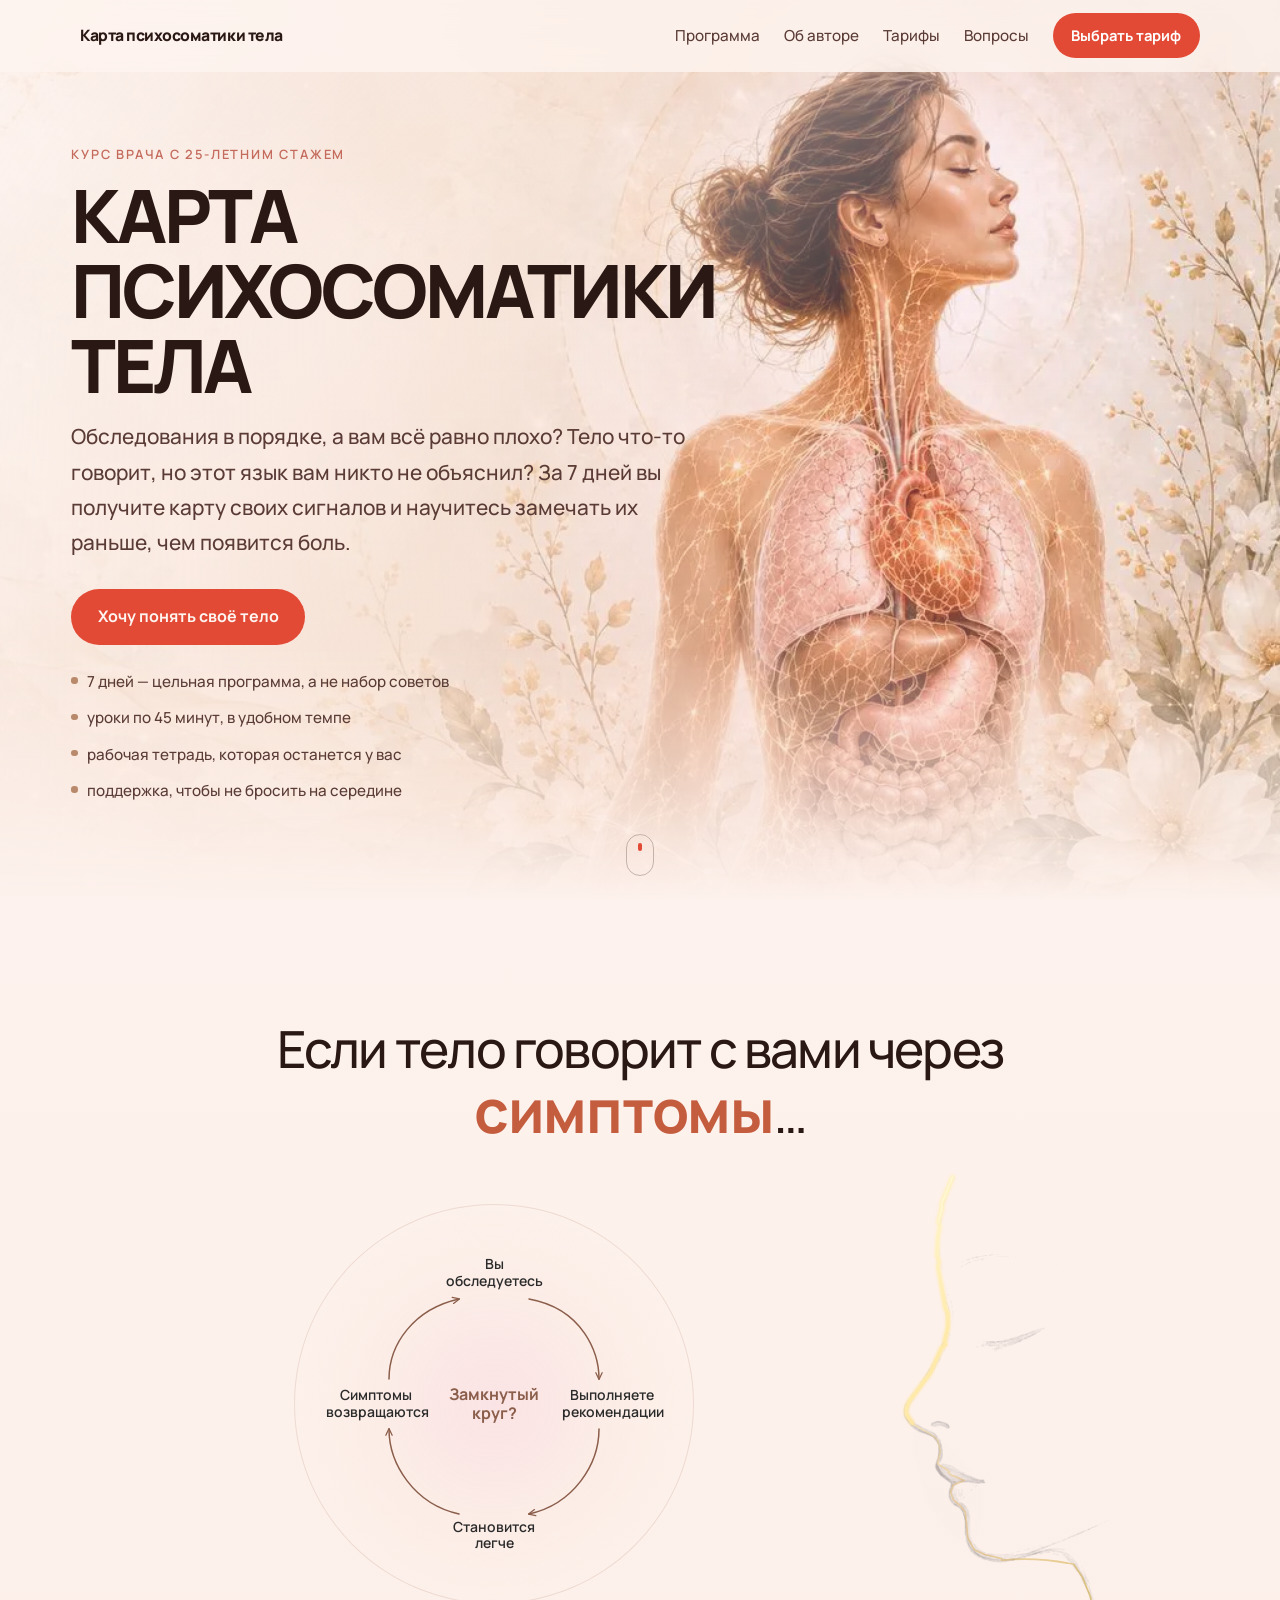
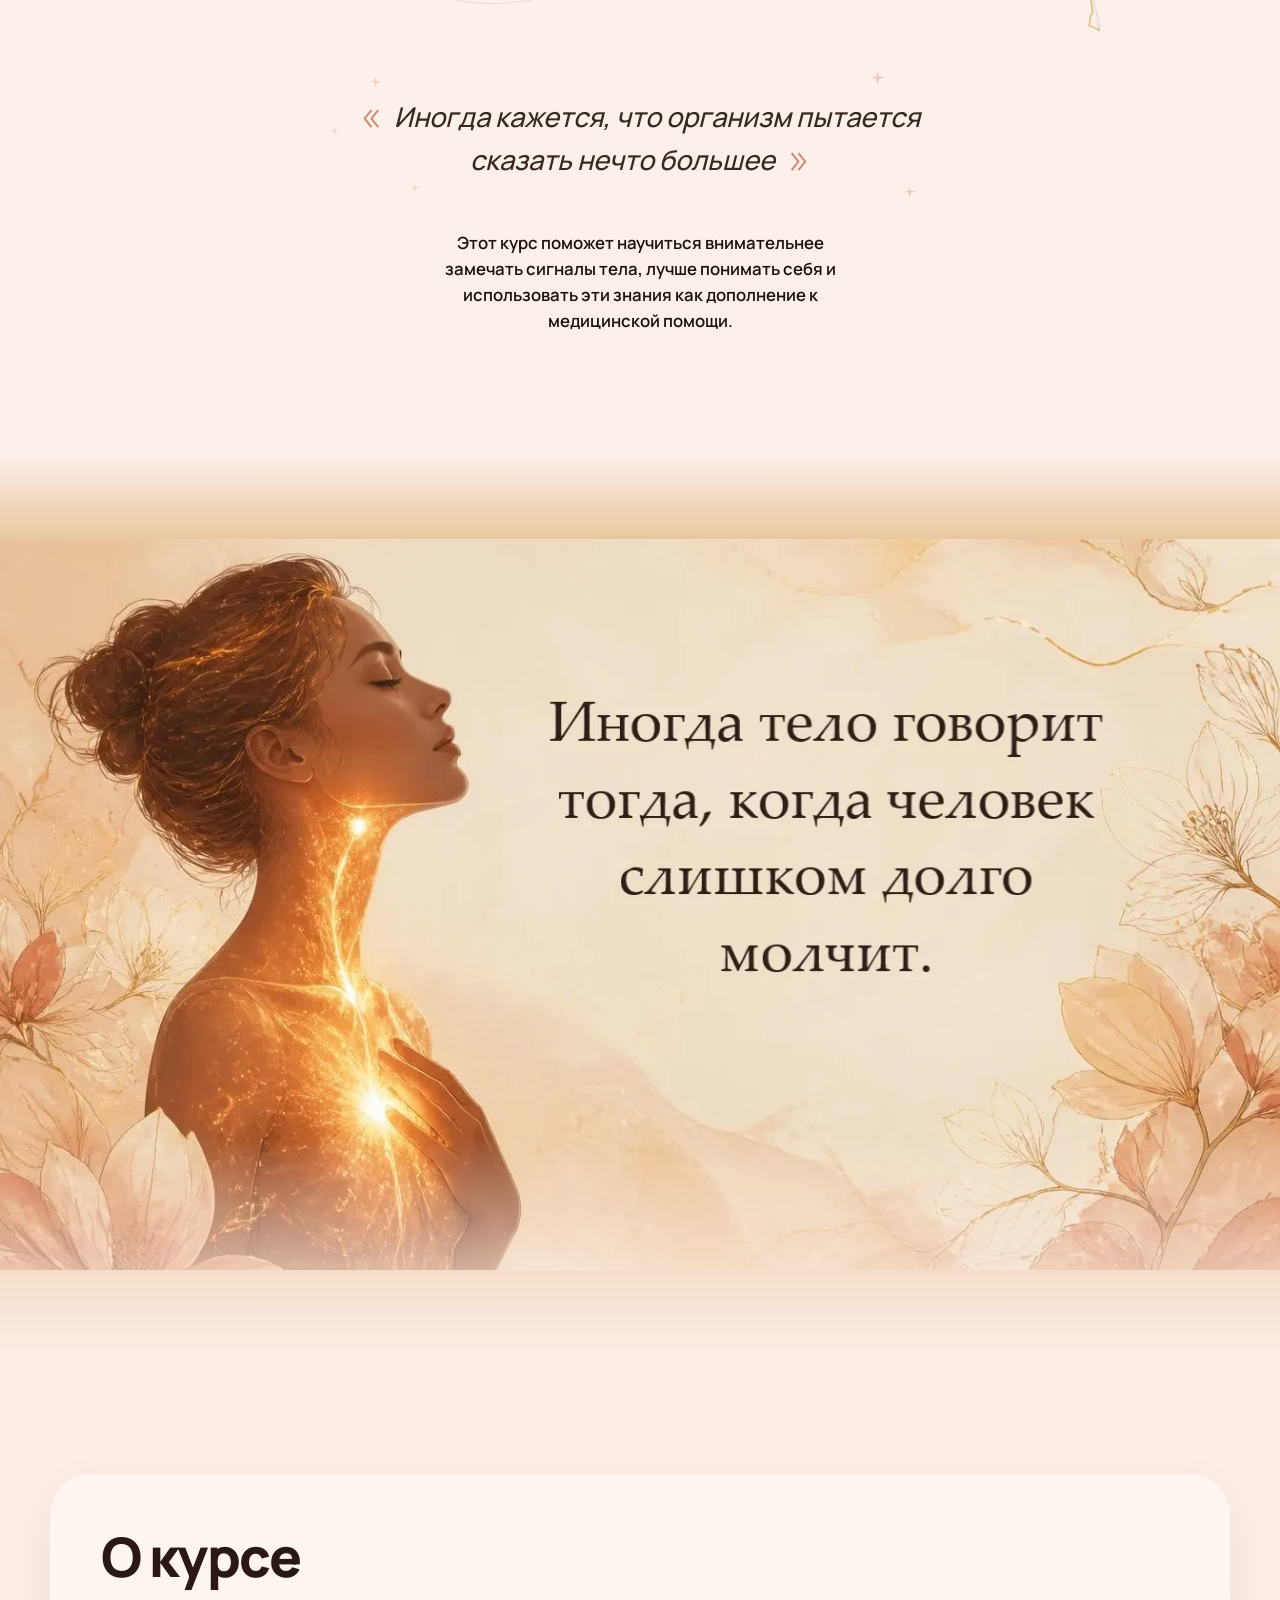
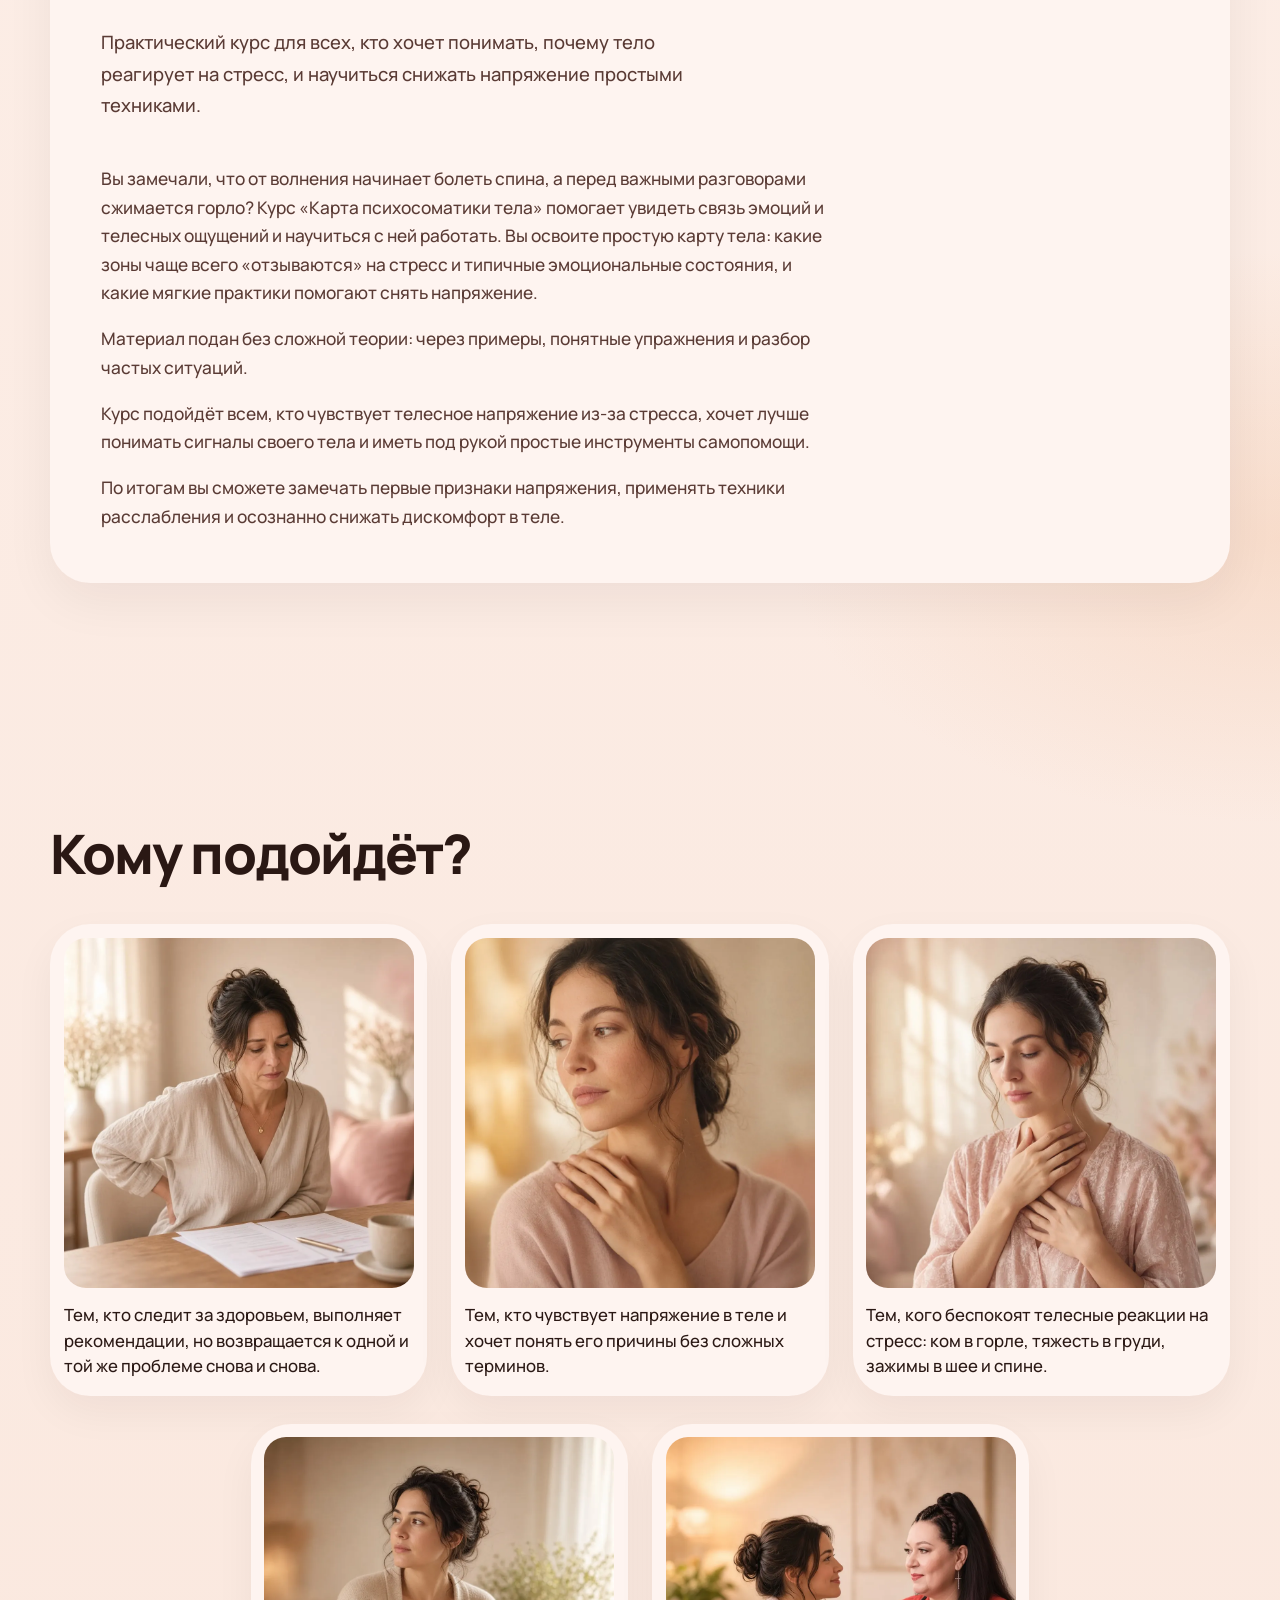
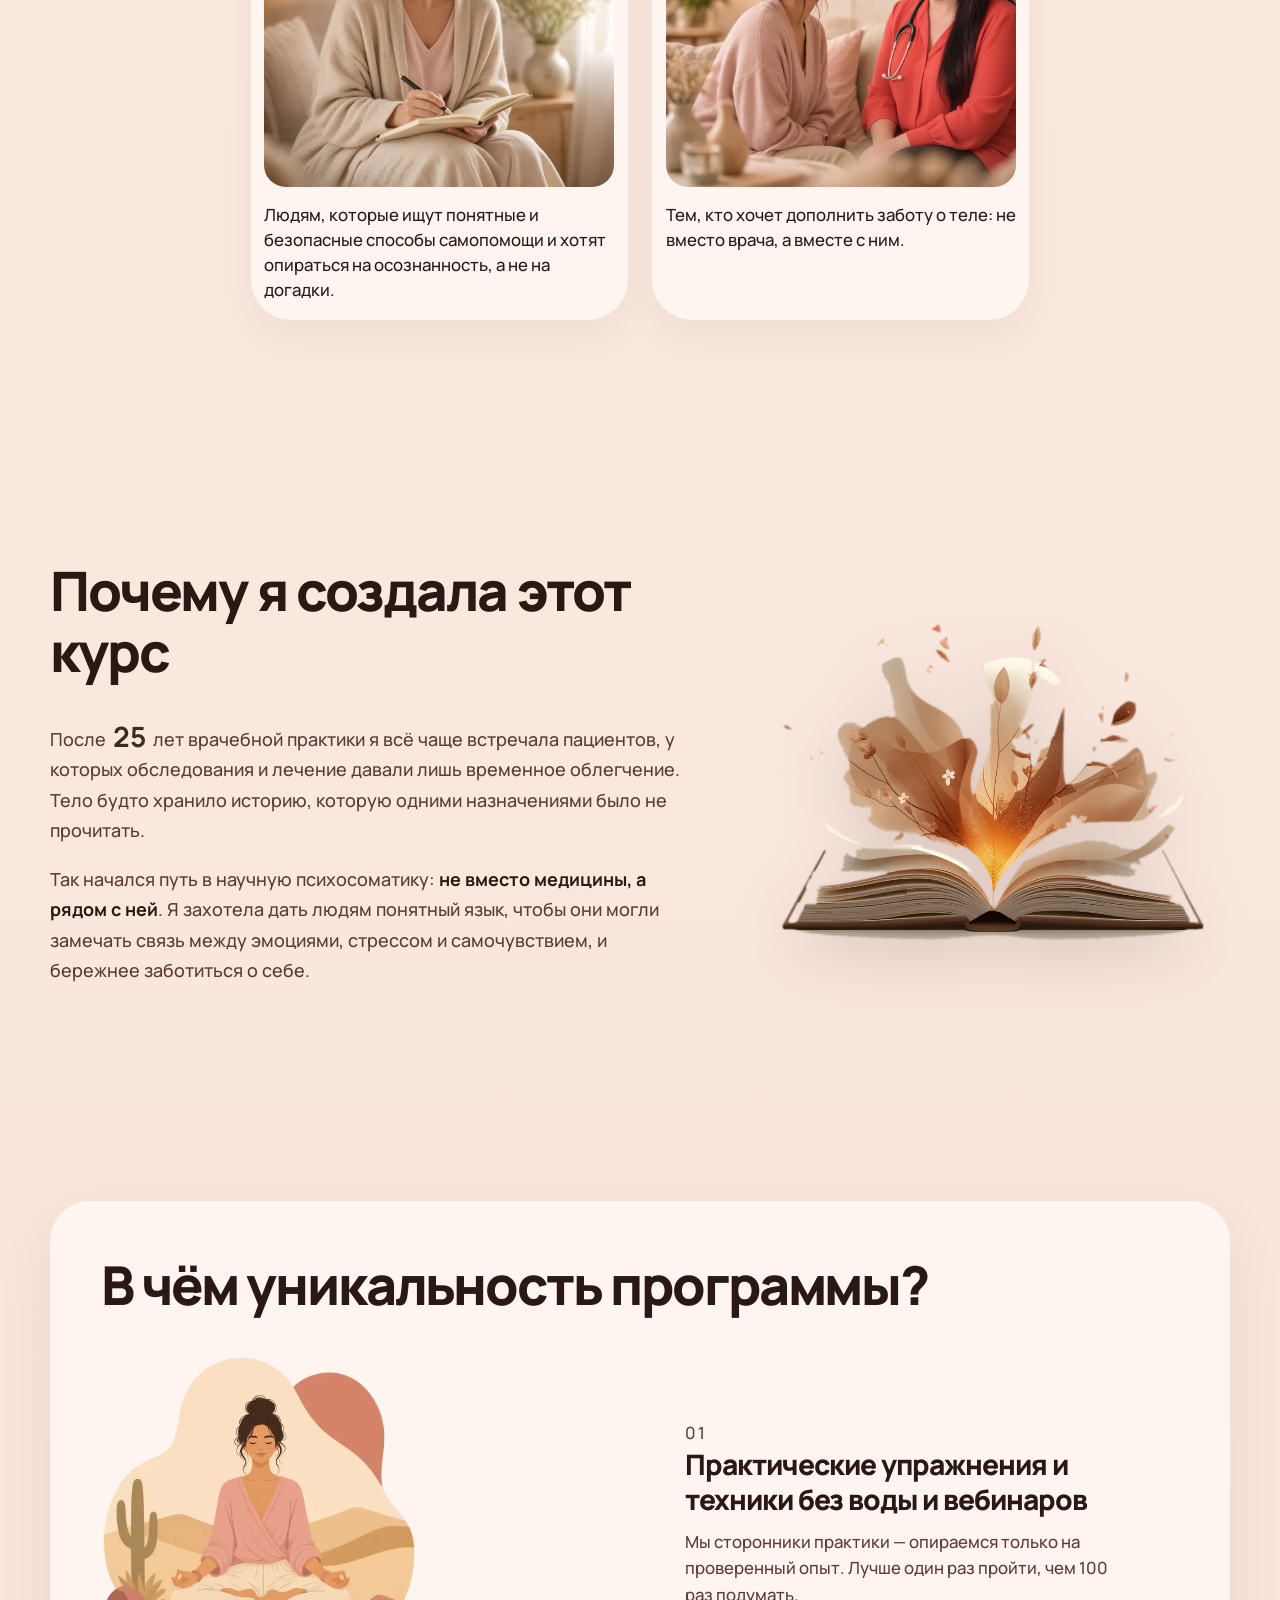
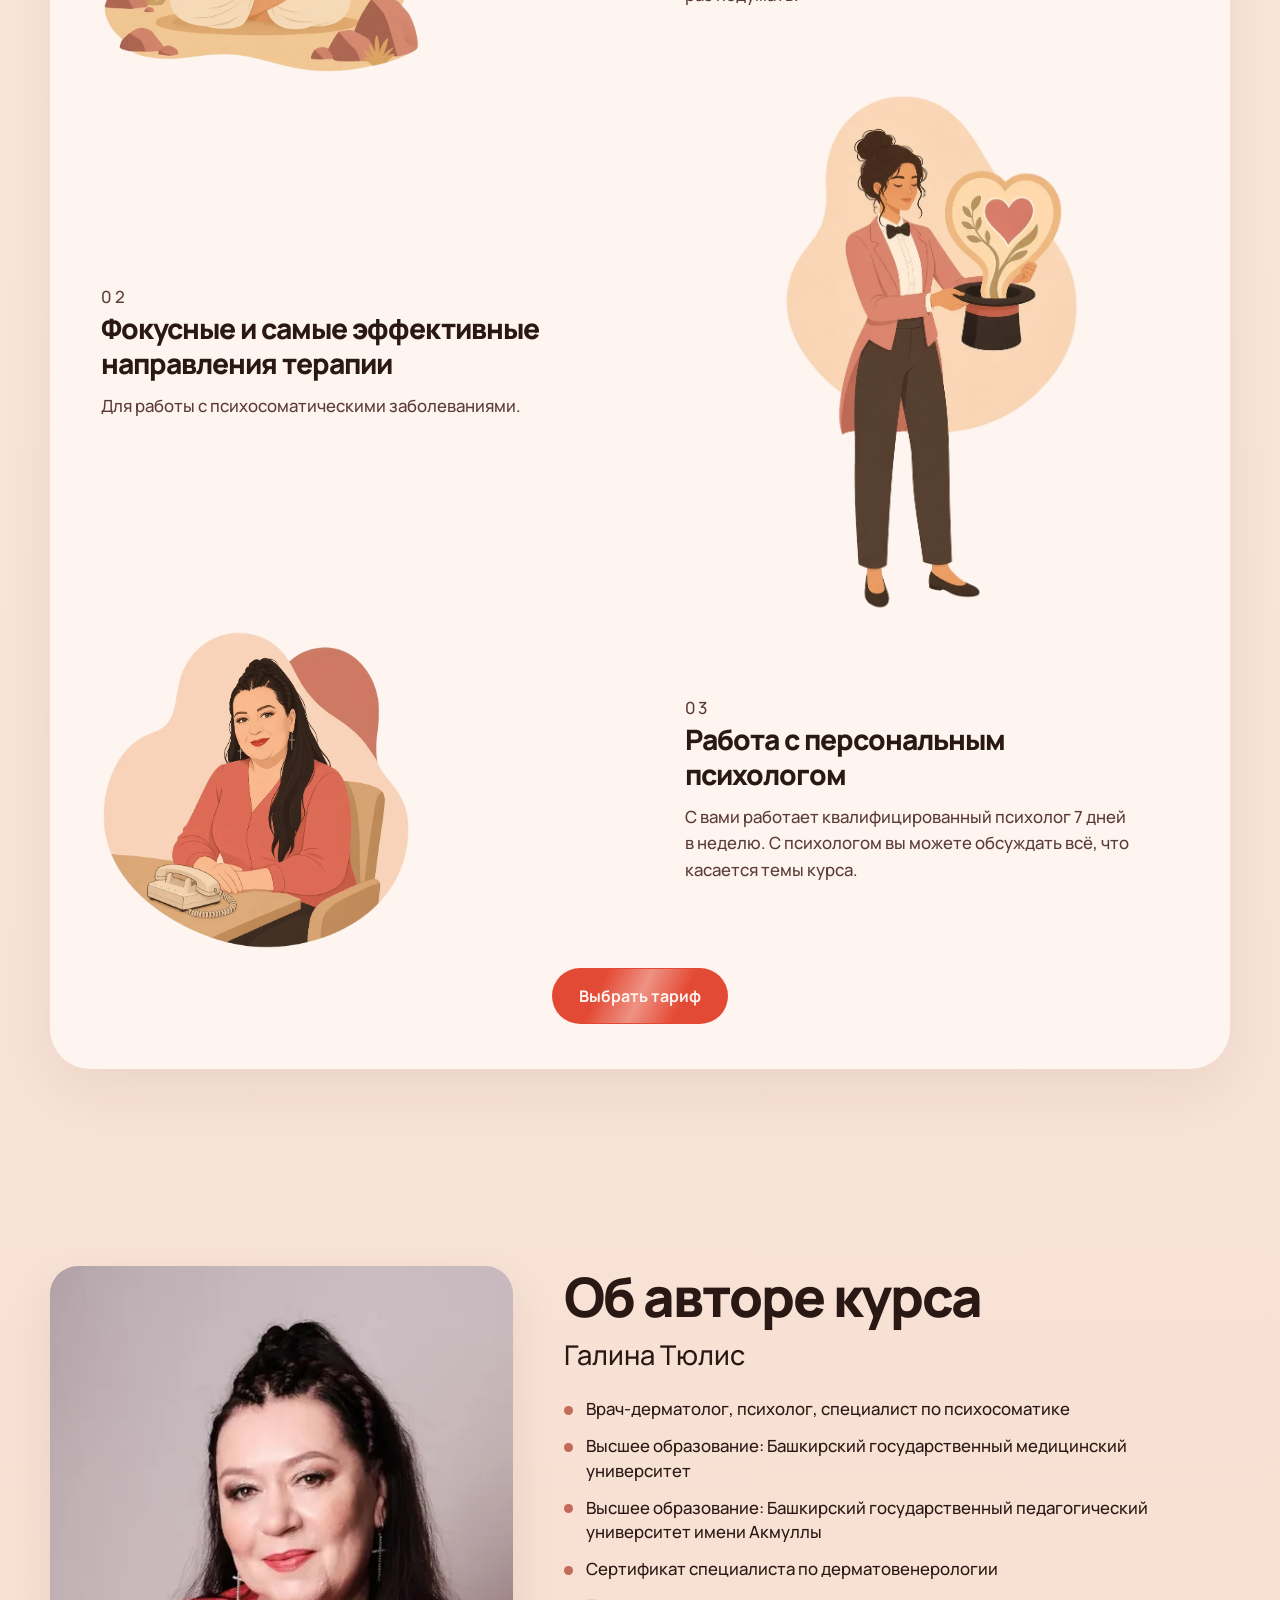
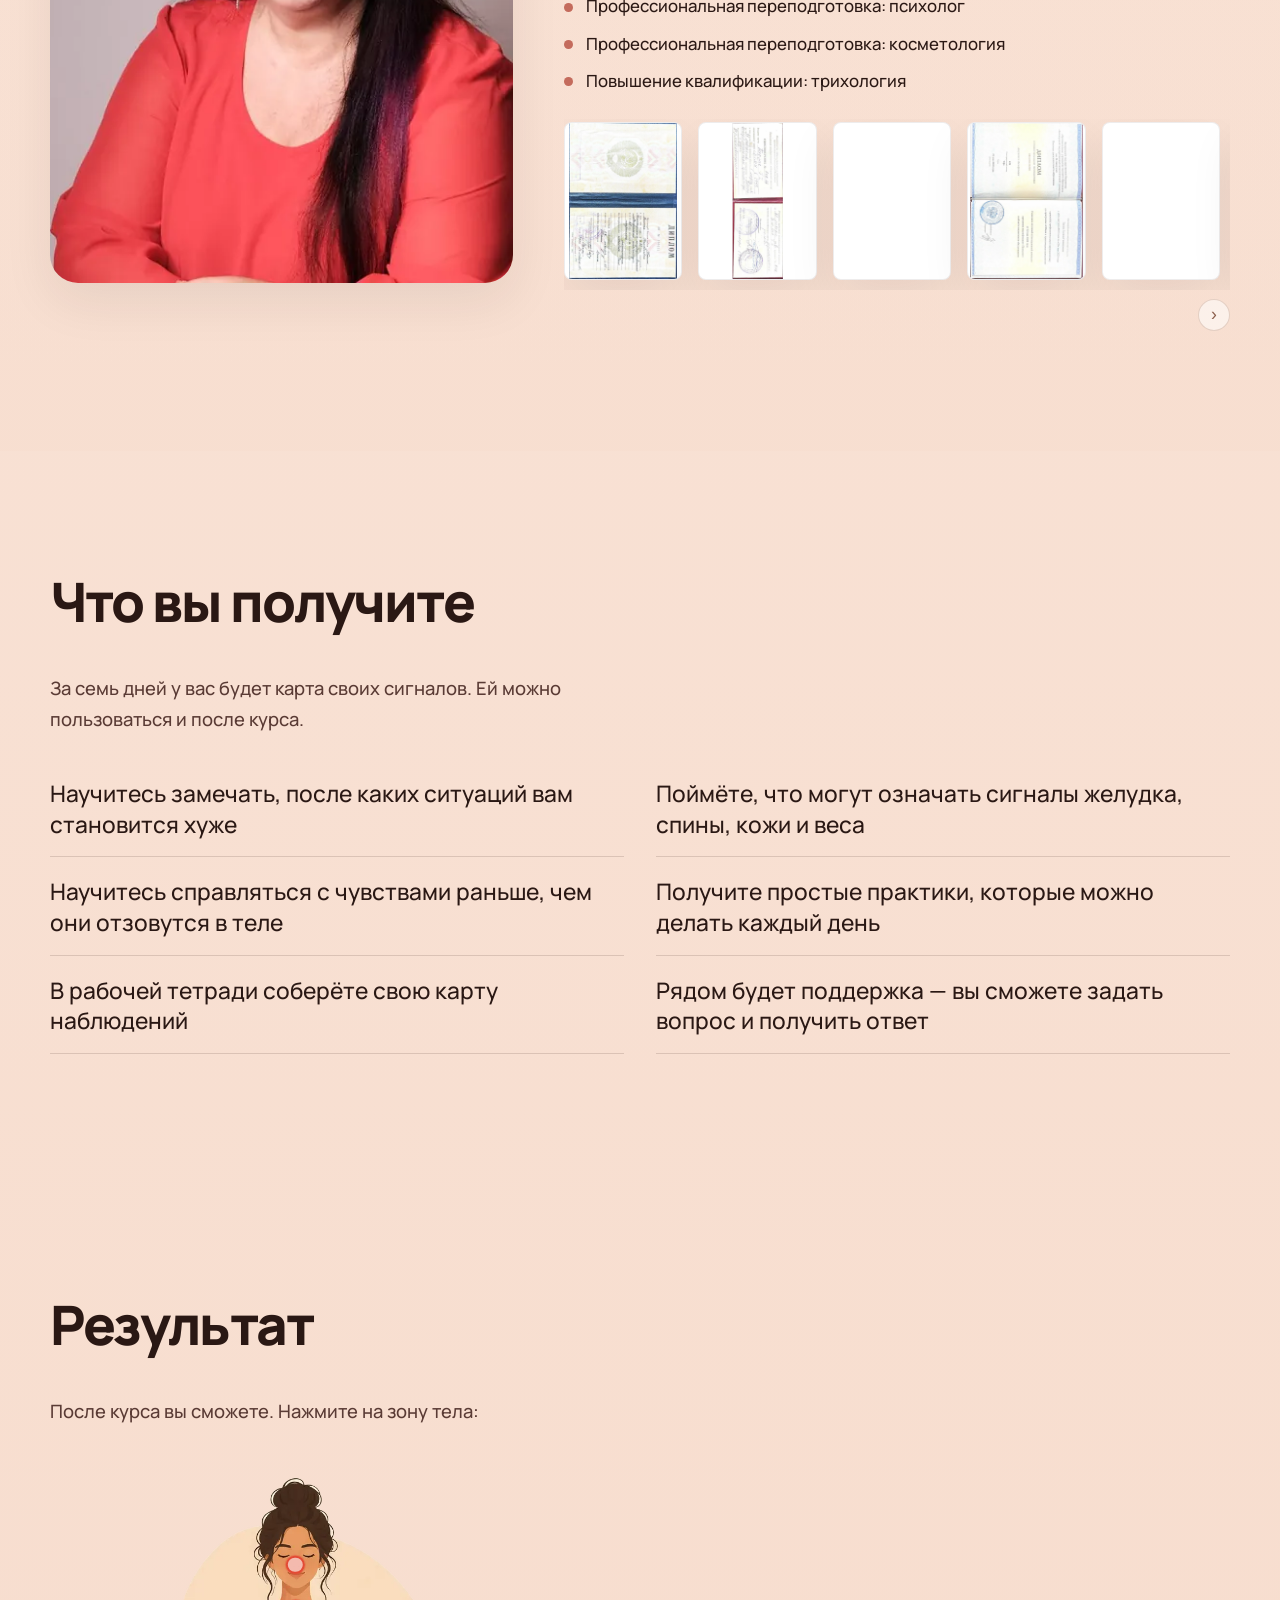
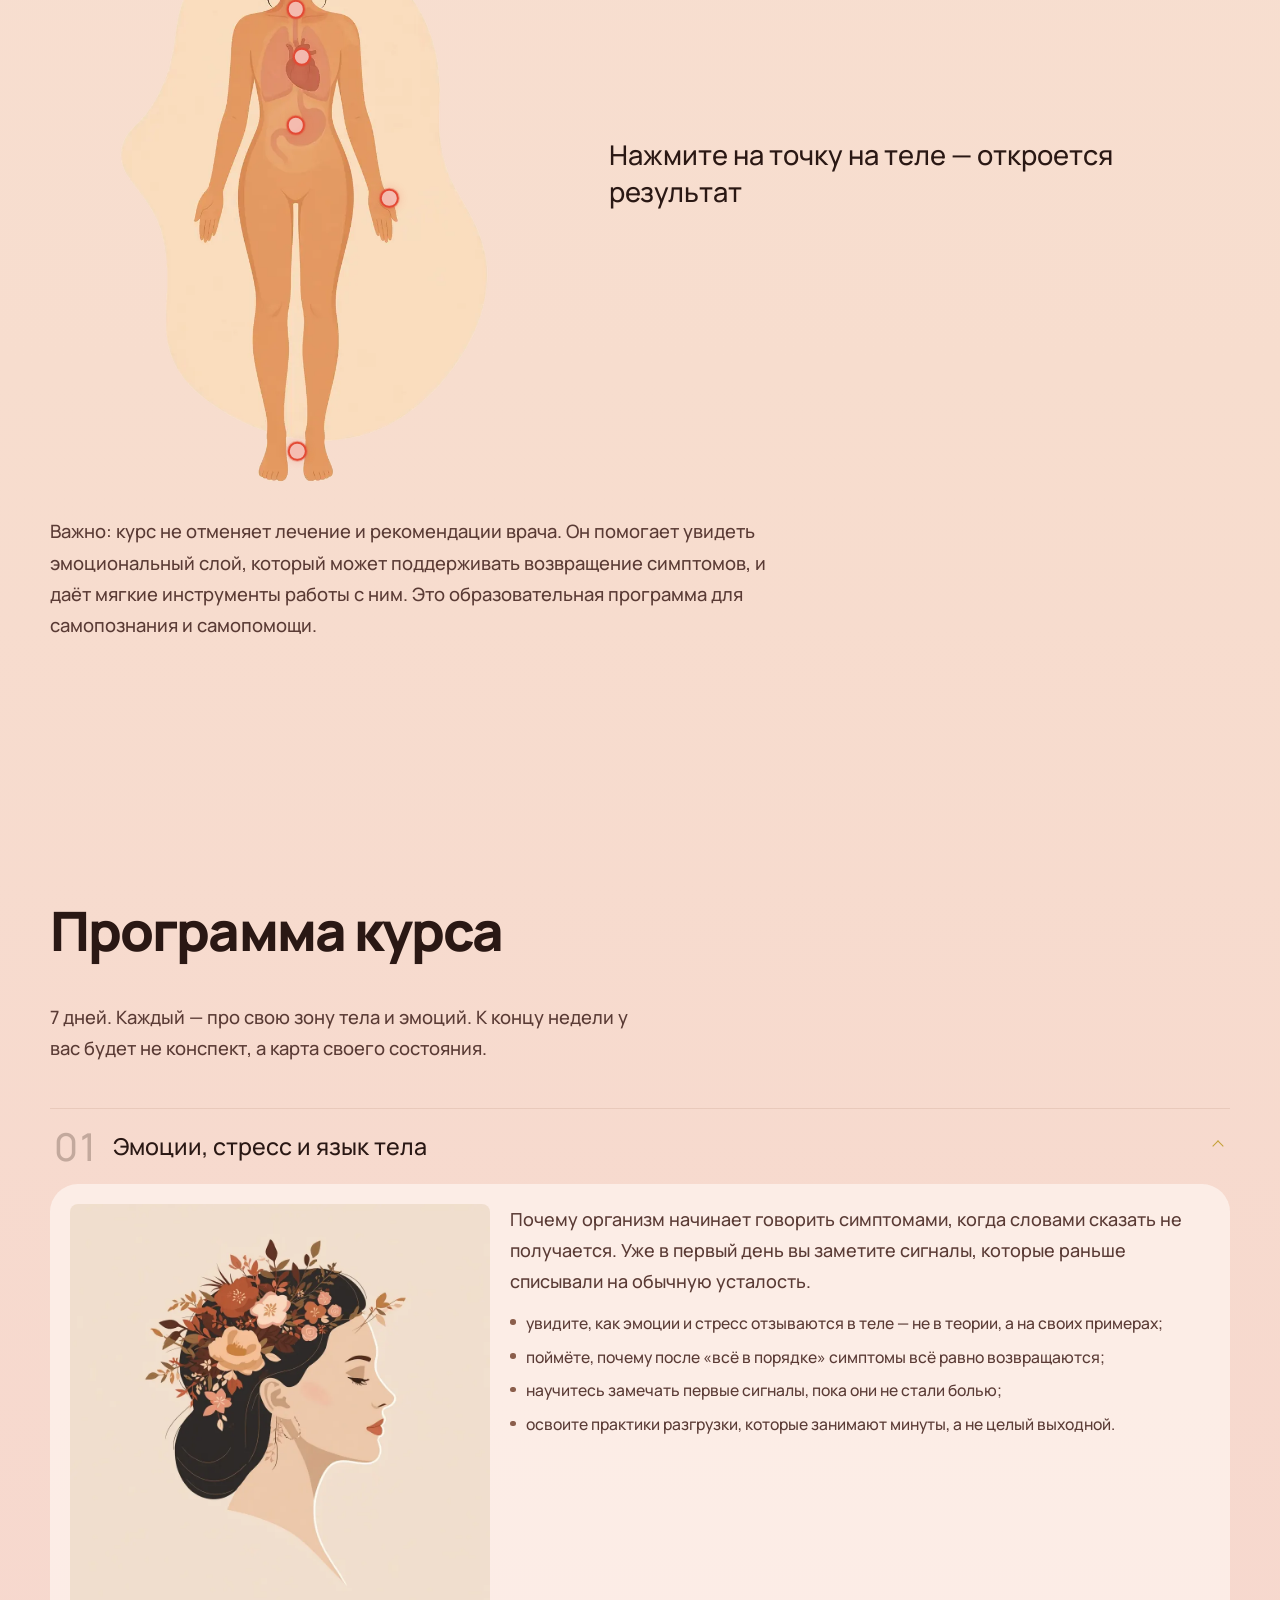
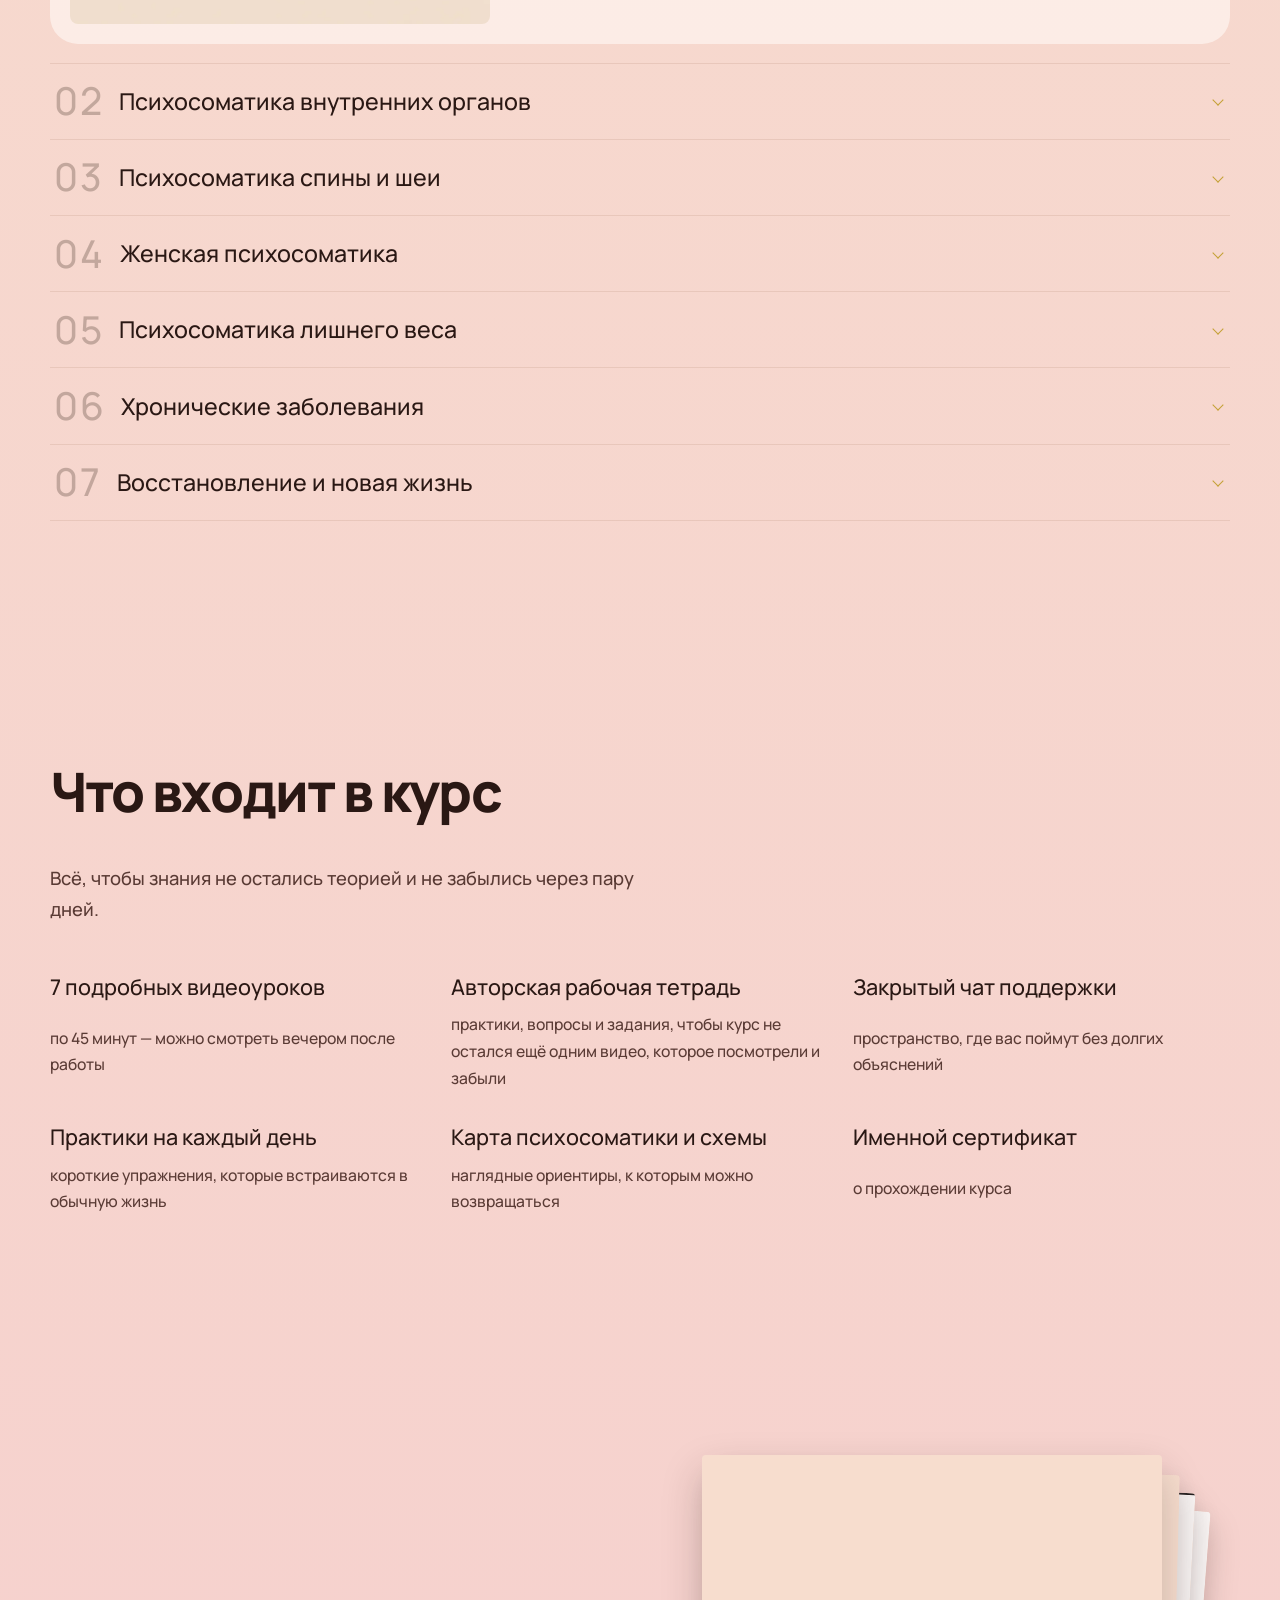
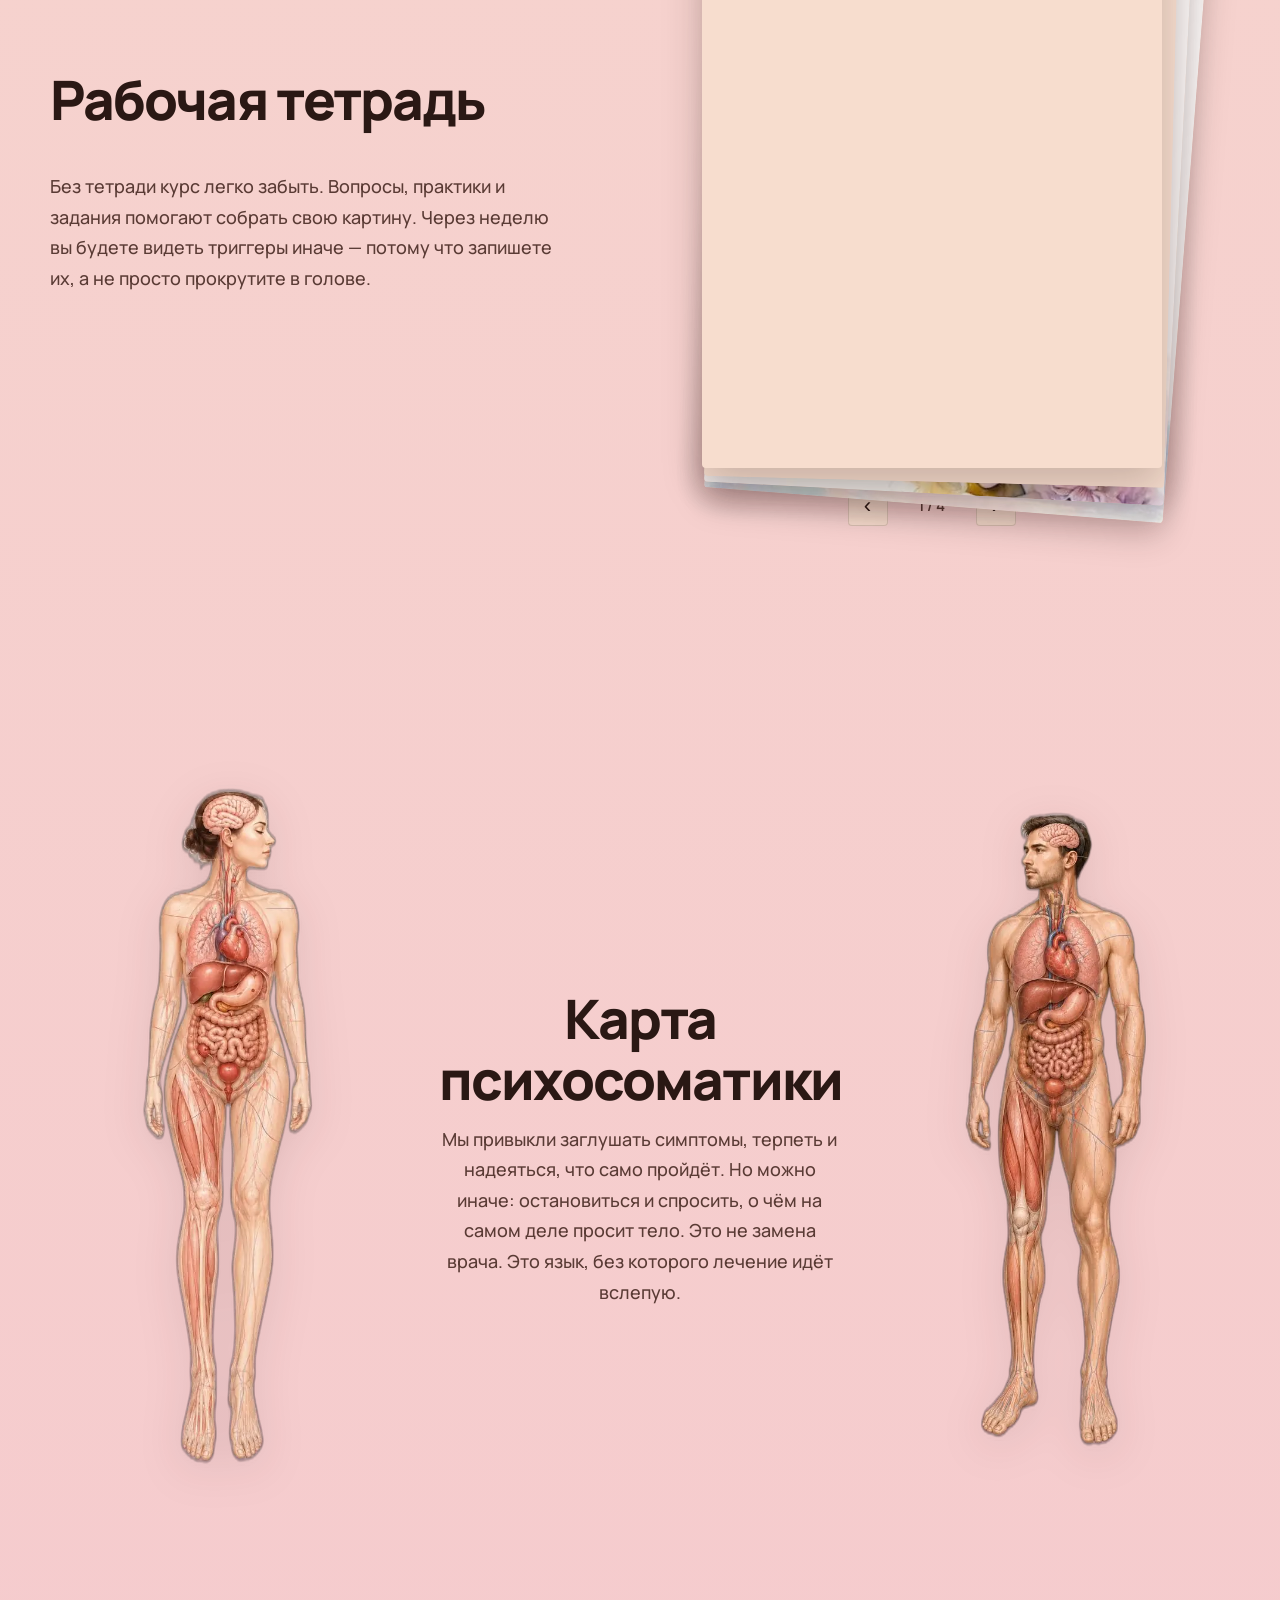
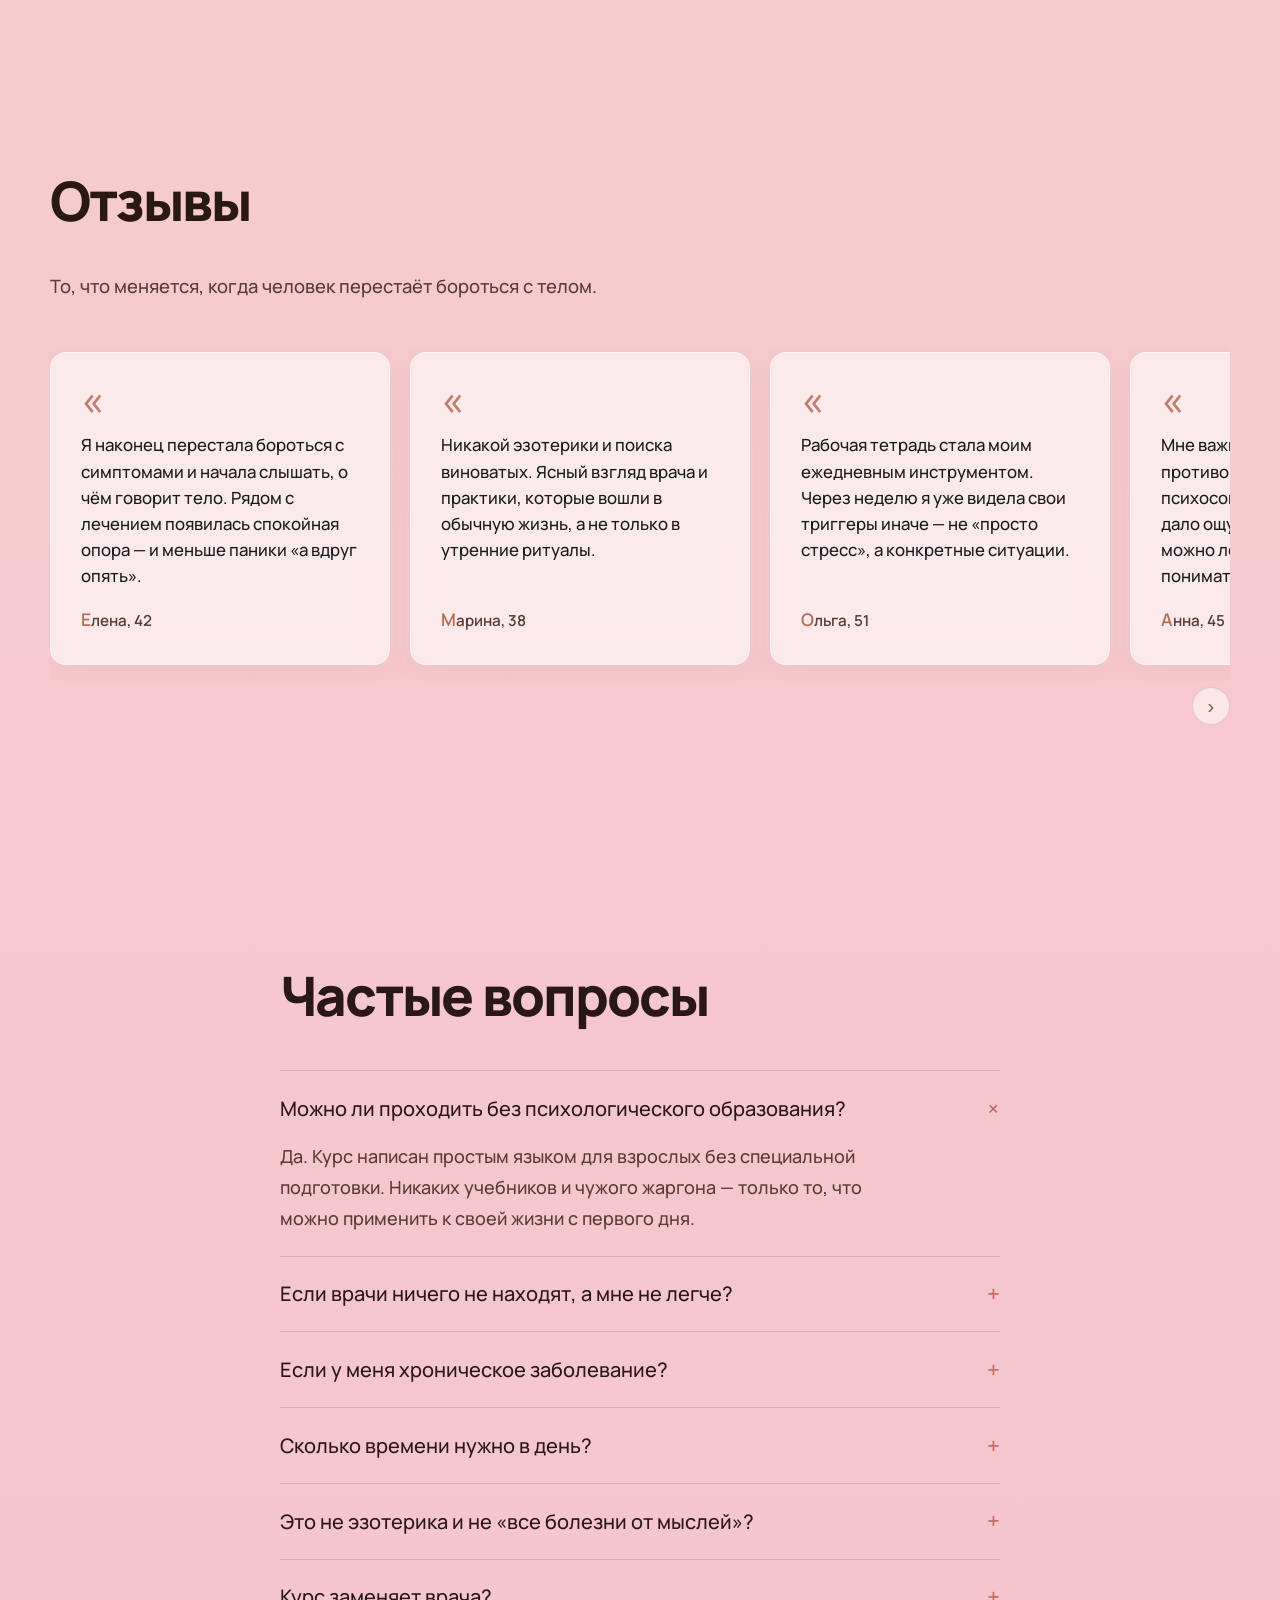
==== commit ca0b5836: "Keep author credentials, drop the bio, and show diplomas as vertical cards. Co-authored-by: Cursor <" ====
--- a/index.html
+++ b/index.html
@@ -7,7 +7,7 @@
   <meta name="description" content="Если обследования в порядке, а вам всё равно плохо — за 7 дней вы разберётесь в сигналах своего тела. Курс врача Галины Тюлис с 25-летним стажем." />
   <link rel="preload" href="media/hero.webp" as="image" />
   <link rel="preload" href="fonts/manrope-cyrillic.woff2" as="font" type="font/woff2" />
-  <link rel="stylesheet" href="styles.css?v=75" />
+  <link rel="stylesheet" href="styles.css?v=76" />
 </head>
 <body>
   <header class="site-header" id="top">
@@ -234,8 +234,16 @@
         </figure>
         <div class="author-side">
           <h2>Об авторе курса</h2>
-          <p>Меня зовут Галина Тюлис. Более 25 лет я работаю в медицине как врач-дерматолог, и за эти годы всё чаще замечала, что за внешним проявлением болезни порой стоит гораздо больше, чем просто симптом. Именно желание глубже понимать человека, его состояние и то, что с ним происходит, привело меня к изучению психологии и психосоматики. Сегодня я соединяю многолетний врачебный опыт с пониманием того, насколько тесно могут быть связаны внутренние переживания человека и его физическое самочувствие.</p>
-          <p>Так родилась «Карта психосоматики тела» — из тысяч реальных историй, наблюдений и искреннего желания помочь человеку услышать своё тело раньше, чем оно начнёт говорить через боль и болезнь. Я приглашаю пройти этот путь вместе — шаг за шагом, бережно и осознанно, чтобы вы смогли лучше понять не только что болит, но и почему, научились внимательнее слышать себя и обрели внутреннюю опору на пути к гармонии и здоровью.</p>
+          <p class="author-name">Галина Тюлис</p>
+          <ul class="author-facts">
+            <li>Врач-дерматолог, психолог, специалист по психосоматике</li>
+            <li>Высшее образование: Башкирский государственный медицинский университет</li>
+            <li>Высшее образование: Башкирский государственный педагогический университет имени Акмуллы</li>
+            <li>Сертификат специалиста по дерматовенерологии</li>
+            <li>Профессиональная переподготовка: психолог</li>
+            <li>Профессиональная переподготовка: косметология</li>
+            <li>Повышение квалификации: трихология</li>
+          </ul>
 
           <div class="author-diplomas" data-h-slider data-diploma-gallery>
             <div class="diplomas-slider">
--- a/styles.css
+++ b/styles.css
@@ -1024,8 +1024,8 @@
 
 .diploma-card {
   position: relative;
-  flex: 0 0 calc(25% - 0.75rem);
-  min-width: 108px;
+  flex: 0 0 7.4rem;
+  min-width: 6.6rem;
   display: grid;
   gap: 0;
   margin: 0;
@@ -1040,12 +1040,13 @@
 
 .diploma-card img {
   width: 100%;
-  height: 132px;
-  object-fit: cover;
+  height: auto;
+  aspect-ratio: 3 / 4;
+  object-fit: contain;
   object-position: center;
   display: block;
   background: #fff;
-  border-radius: 6px;
+  border-radius: 8px;
   box-shadow: var(--shadow-soft);
   border: 1px solid rgba(42, 24, 20, 0.08);
 }
@@ -3005,7 +3006,7 @@
   }
 
   .diploma-card {
-    flex-basis: calc(33.333% - 0.7rem);
+    flex-basis: 6.8rem;
   }
 
   .diploma-lightbox-prev {
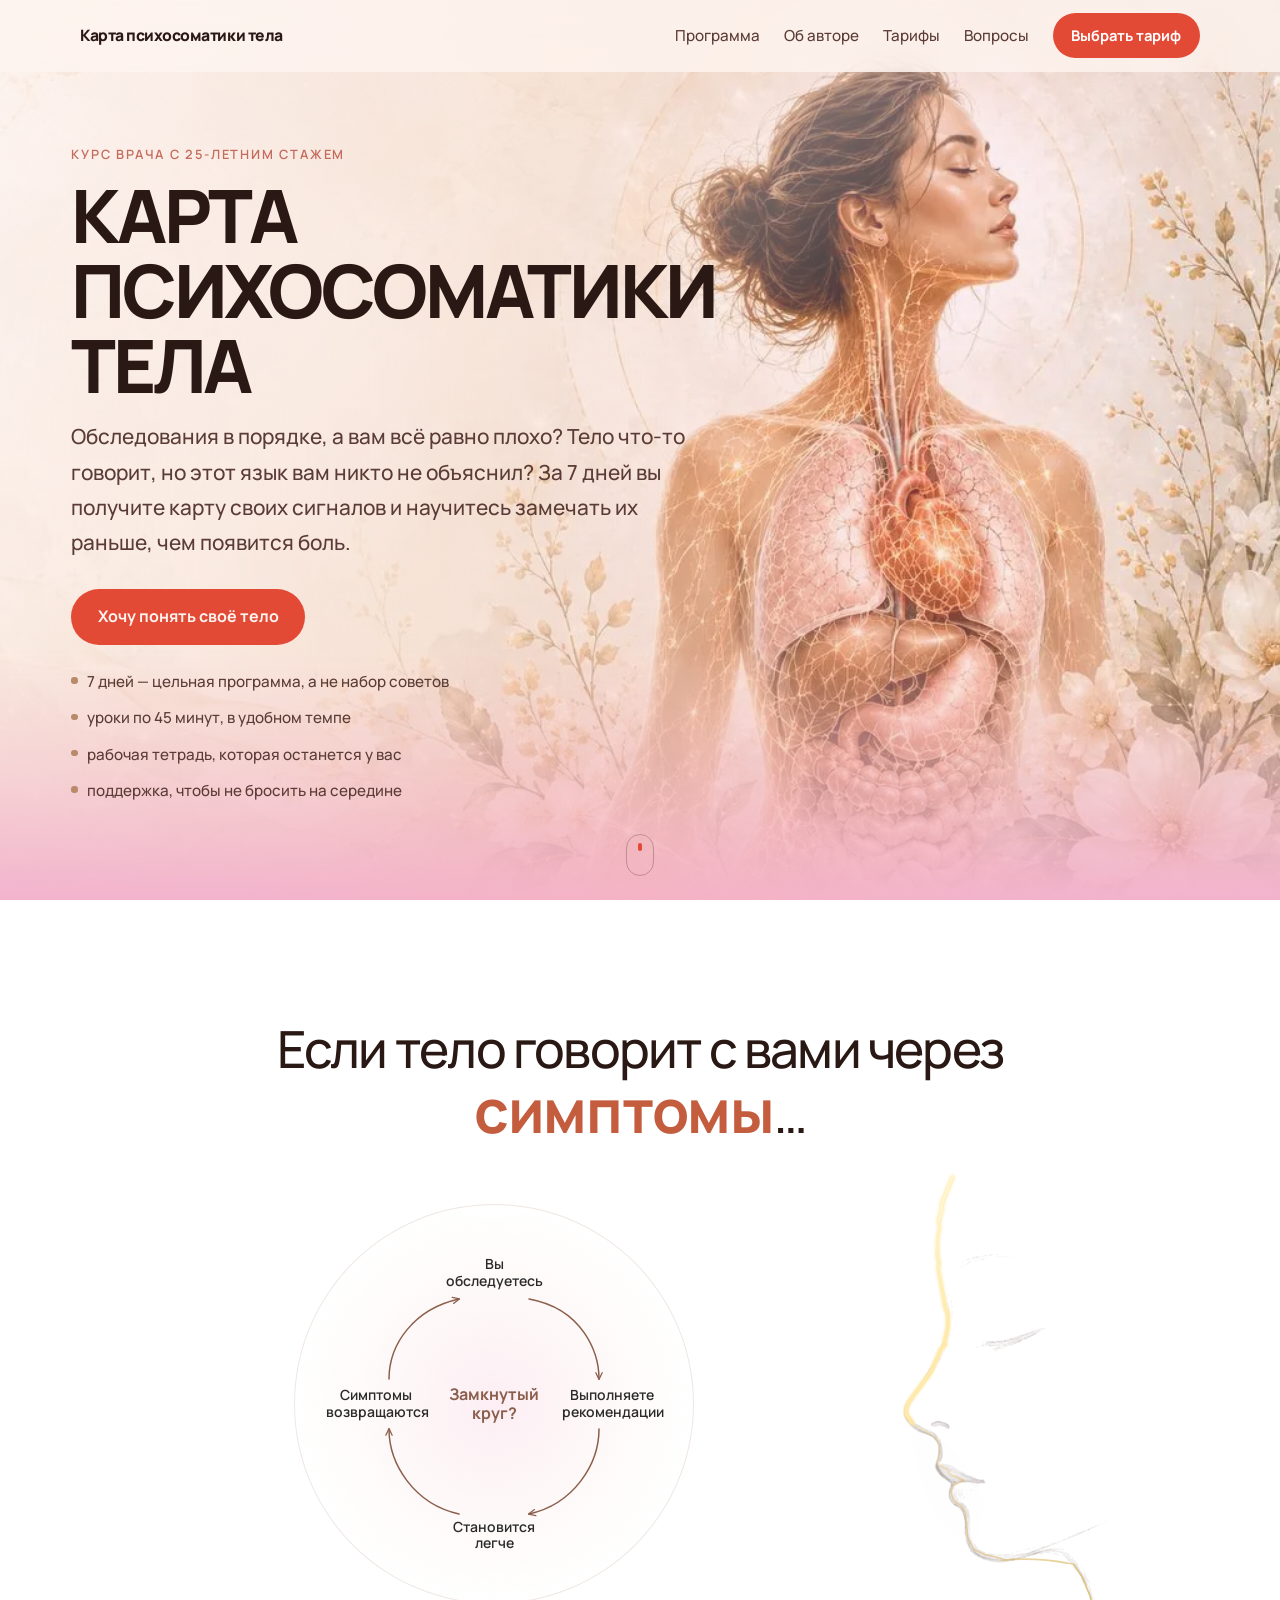
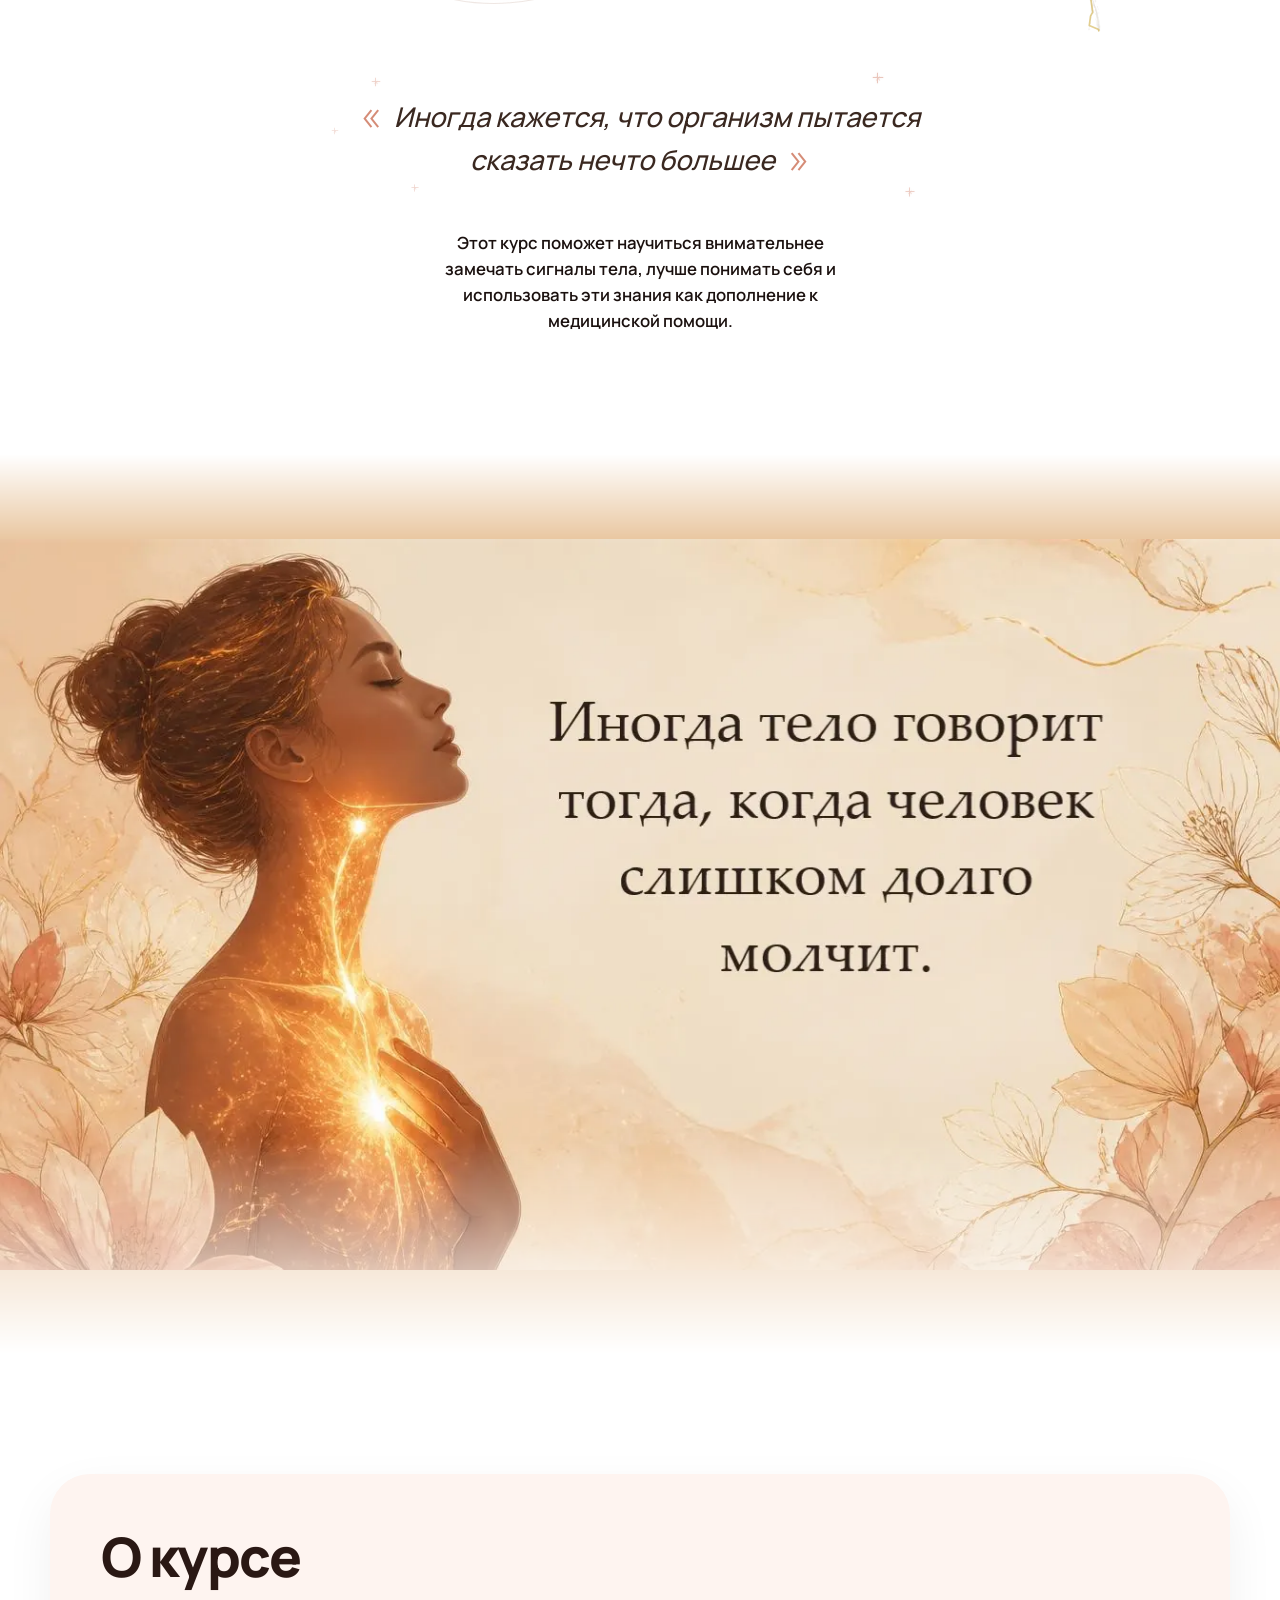
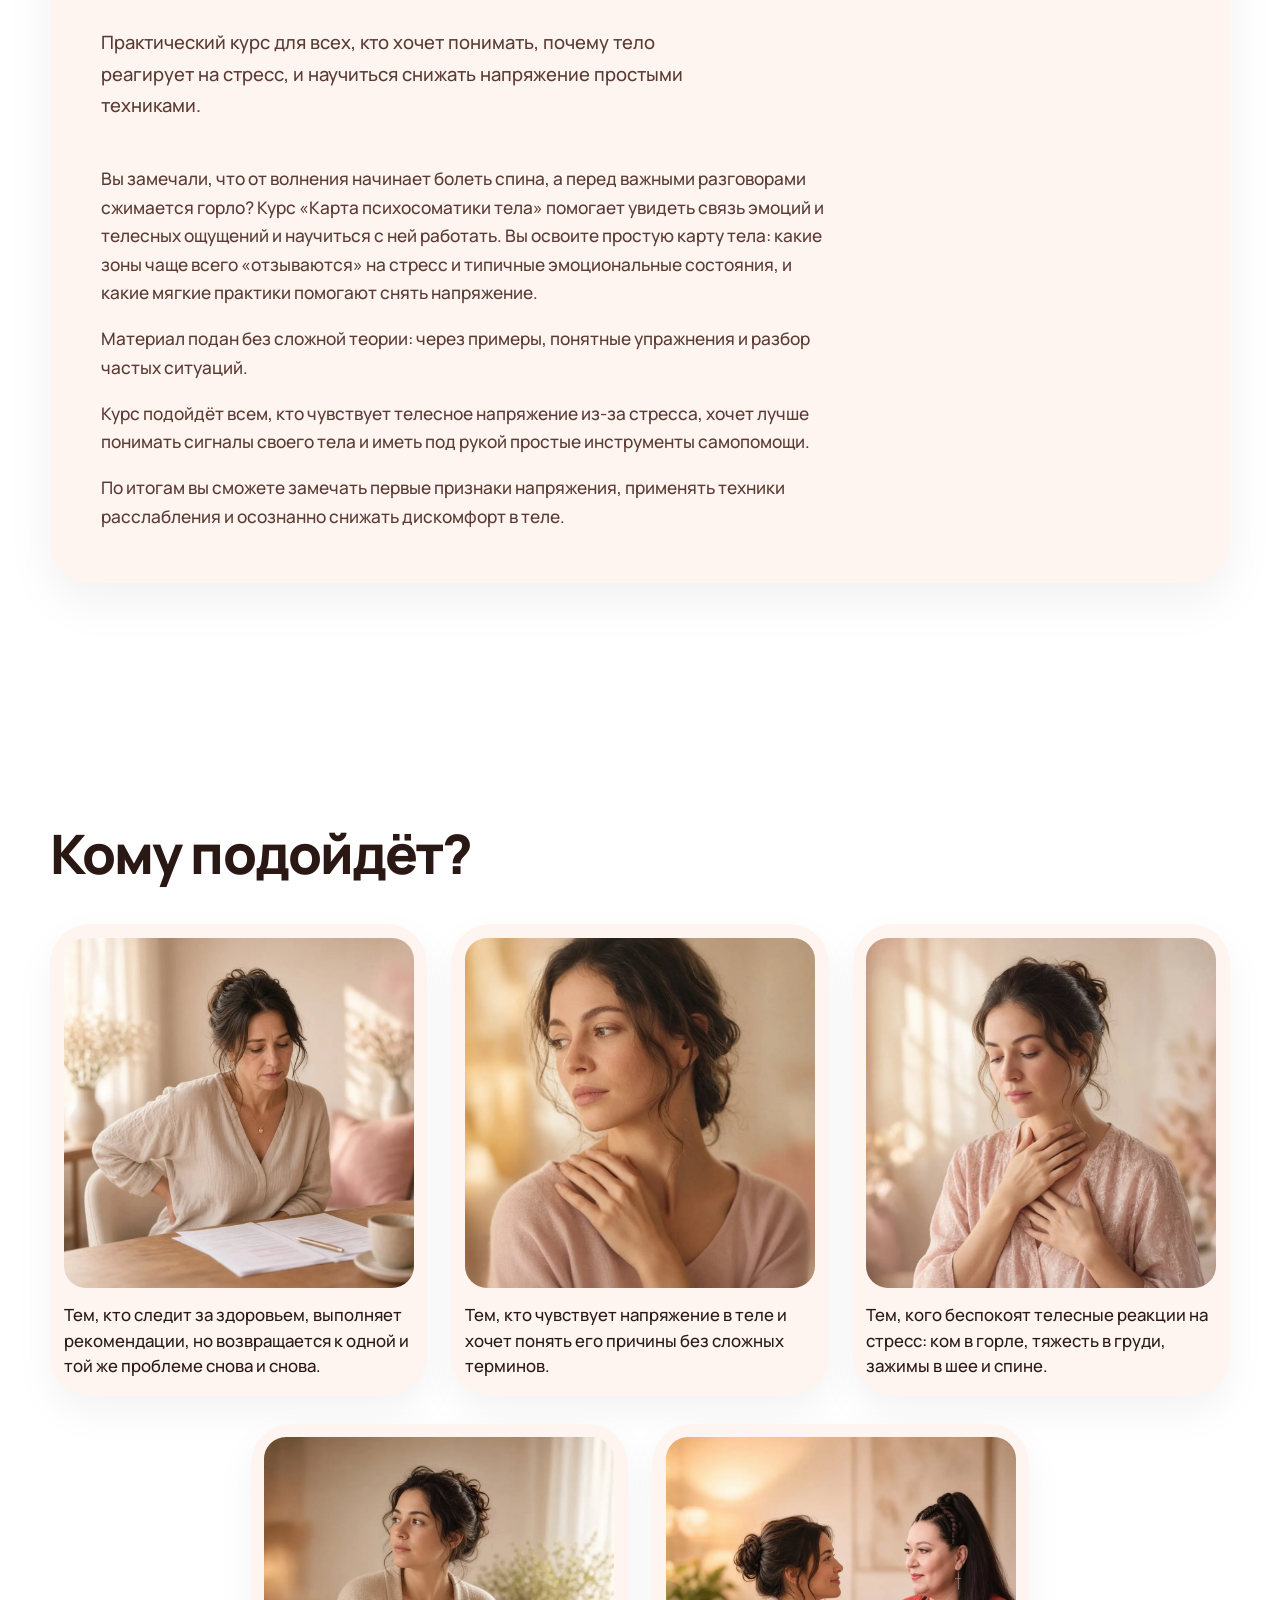
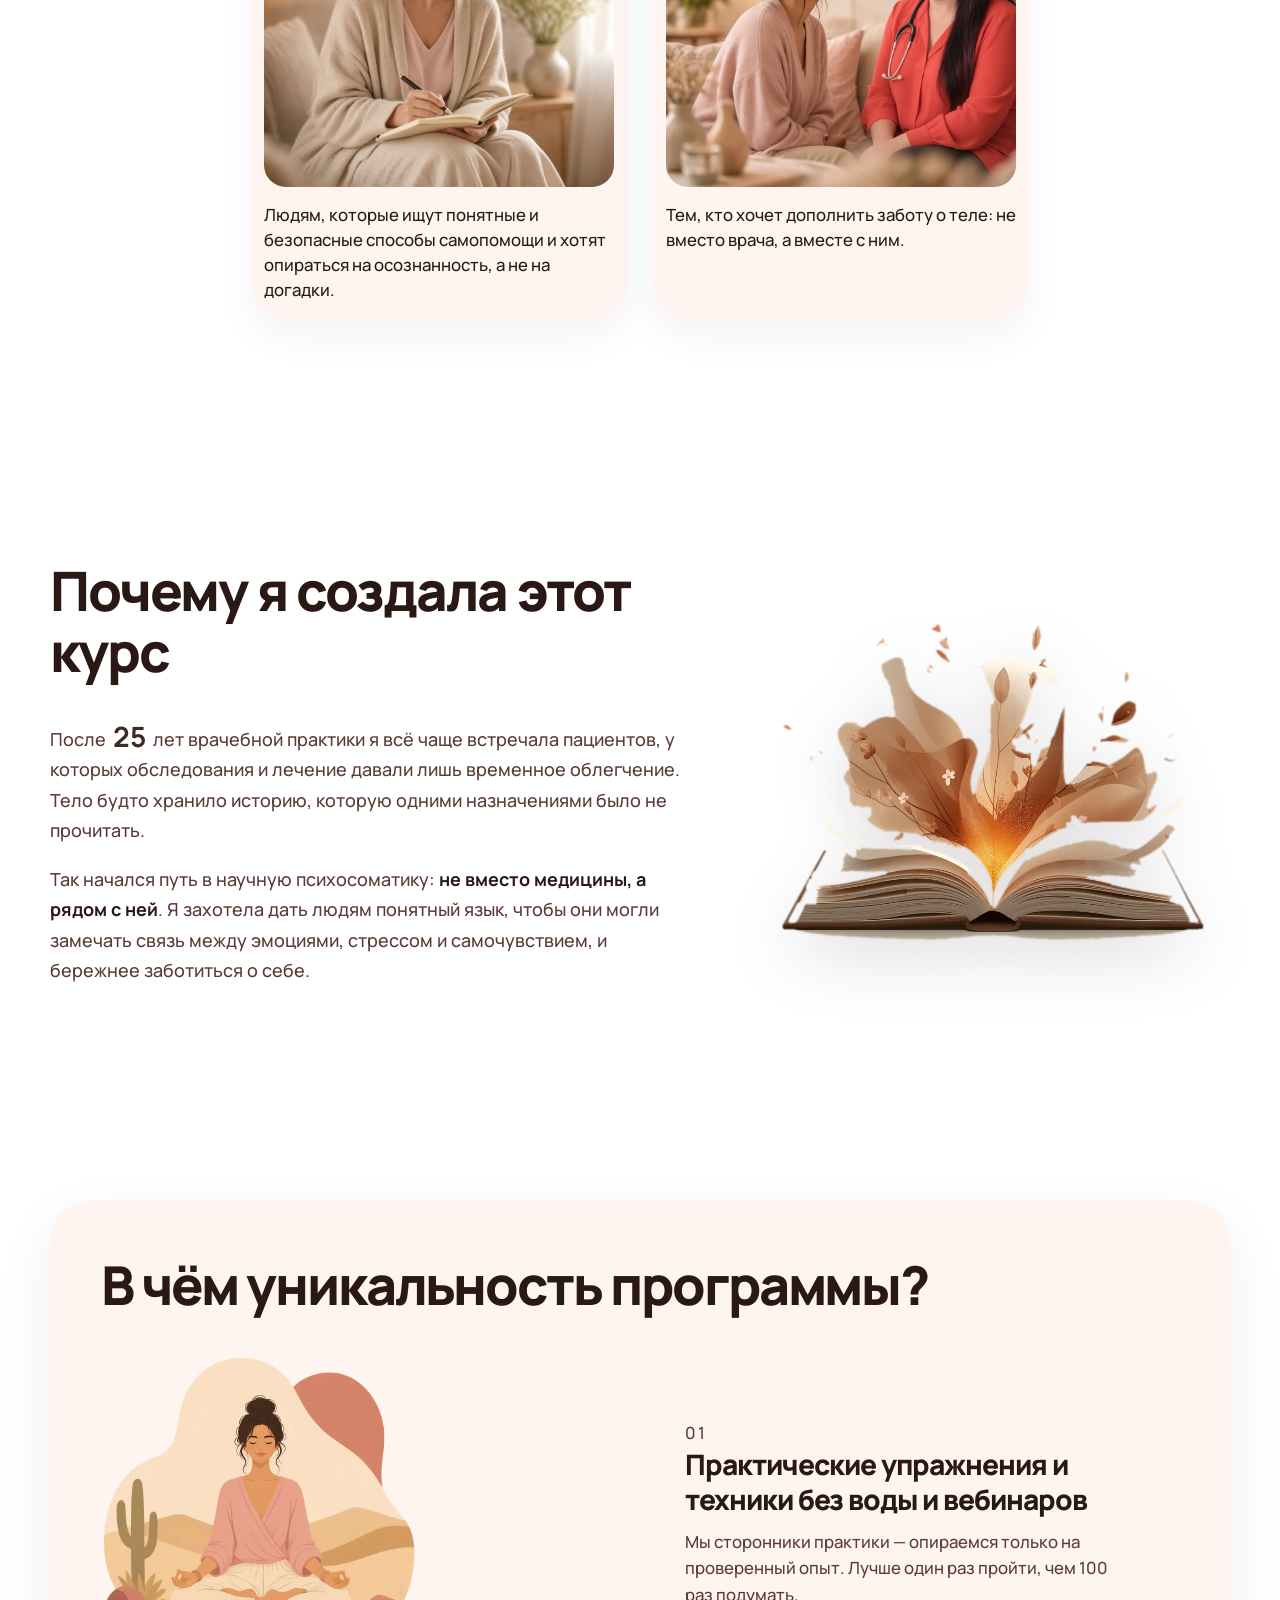
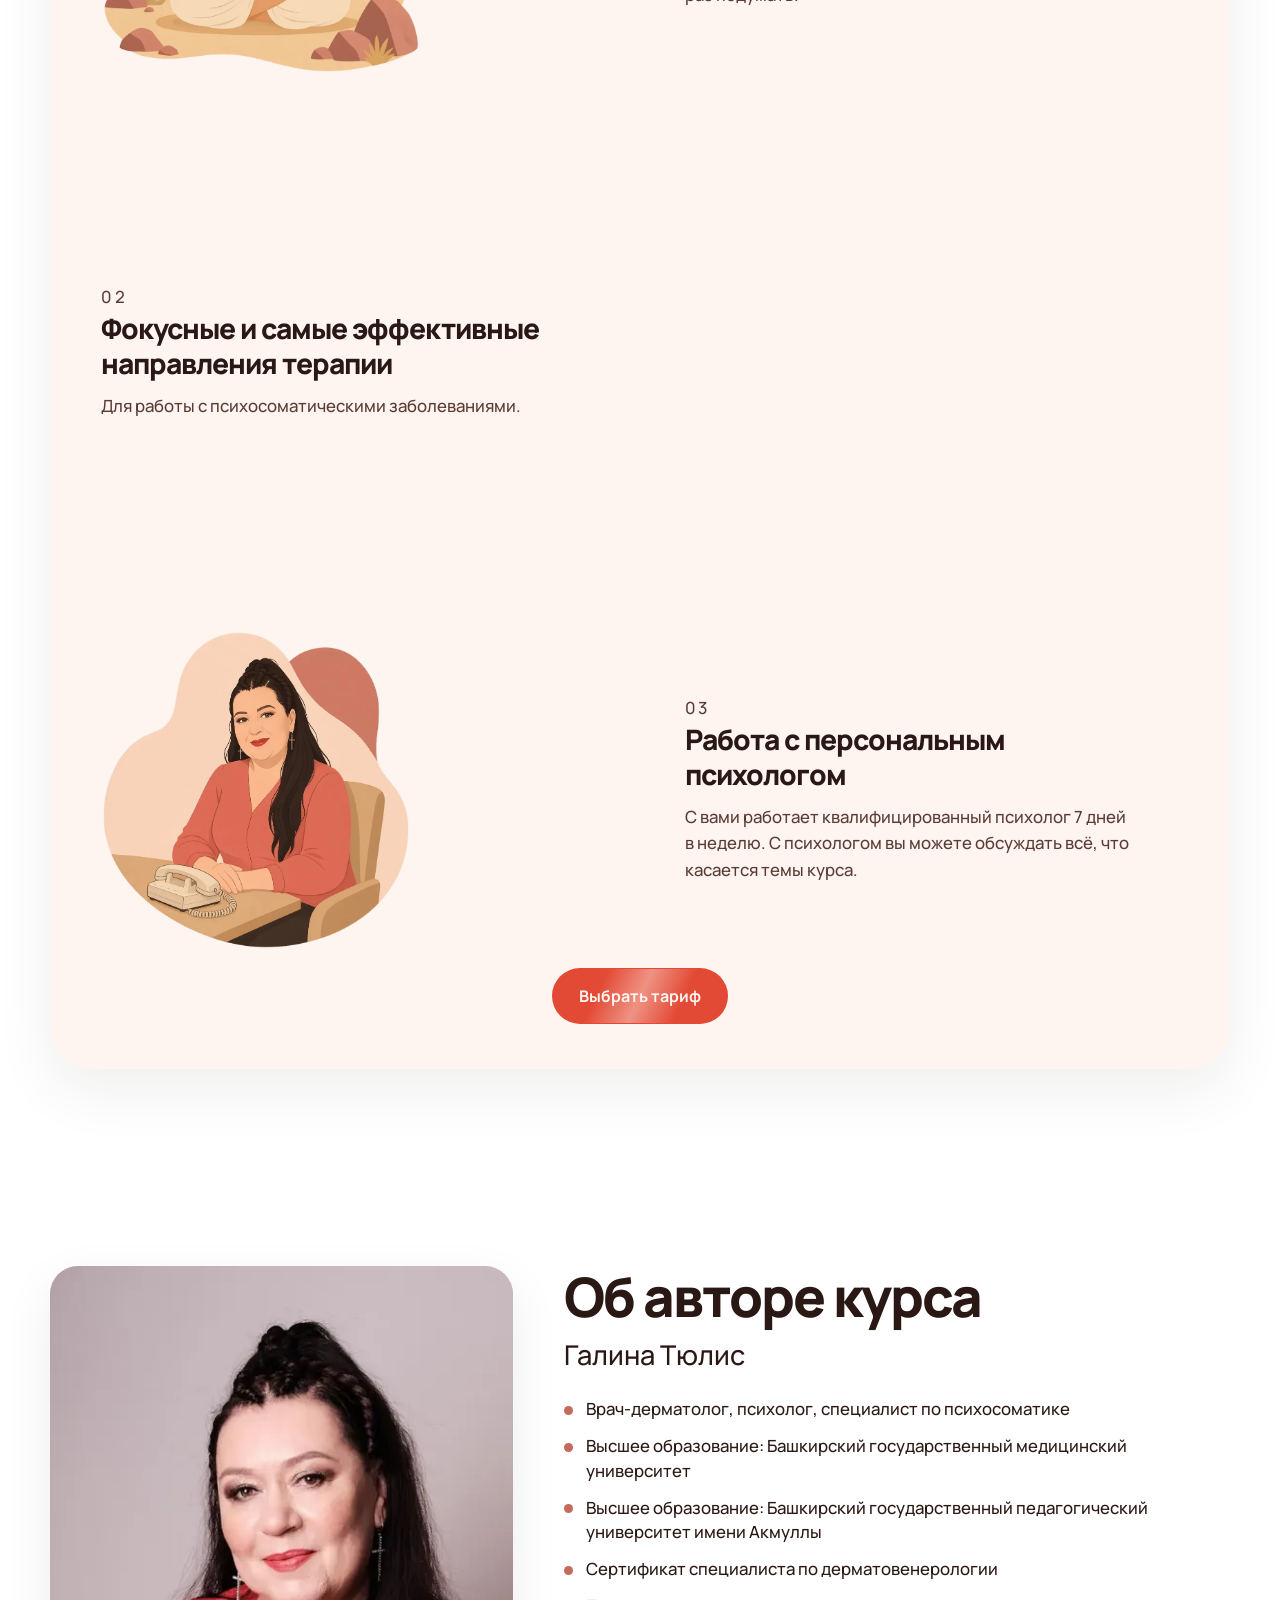
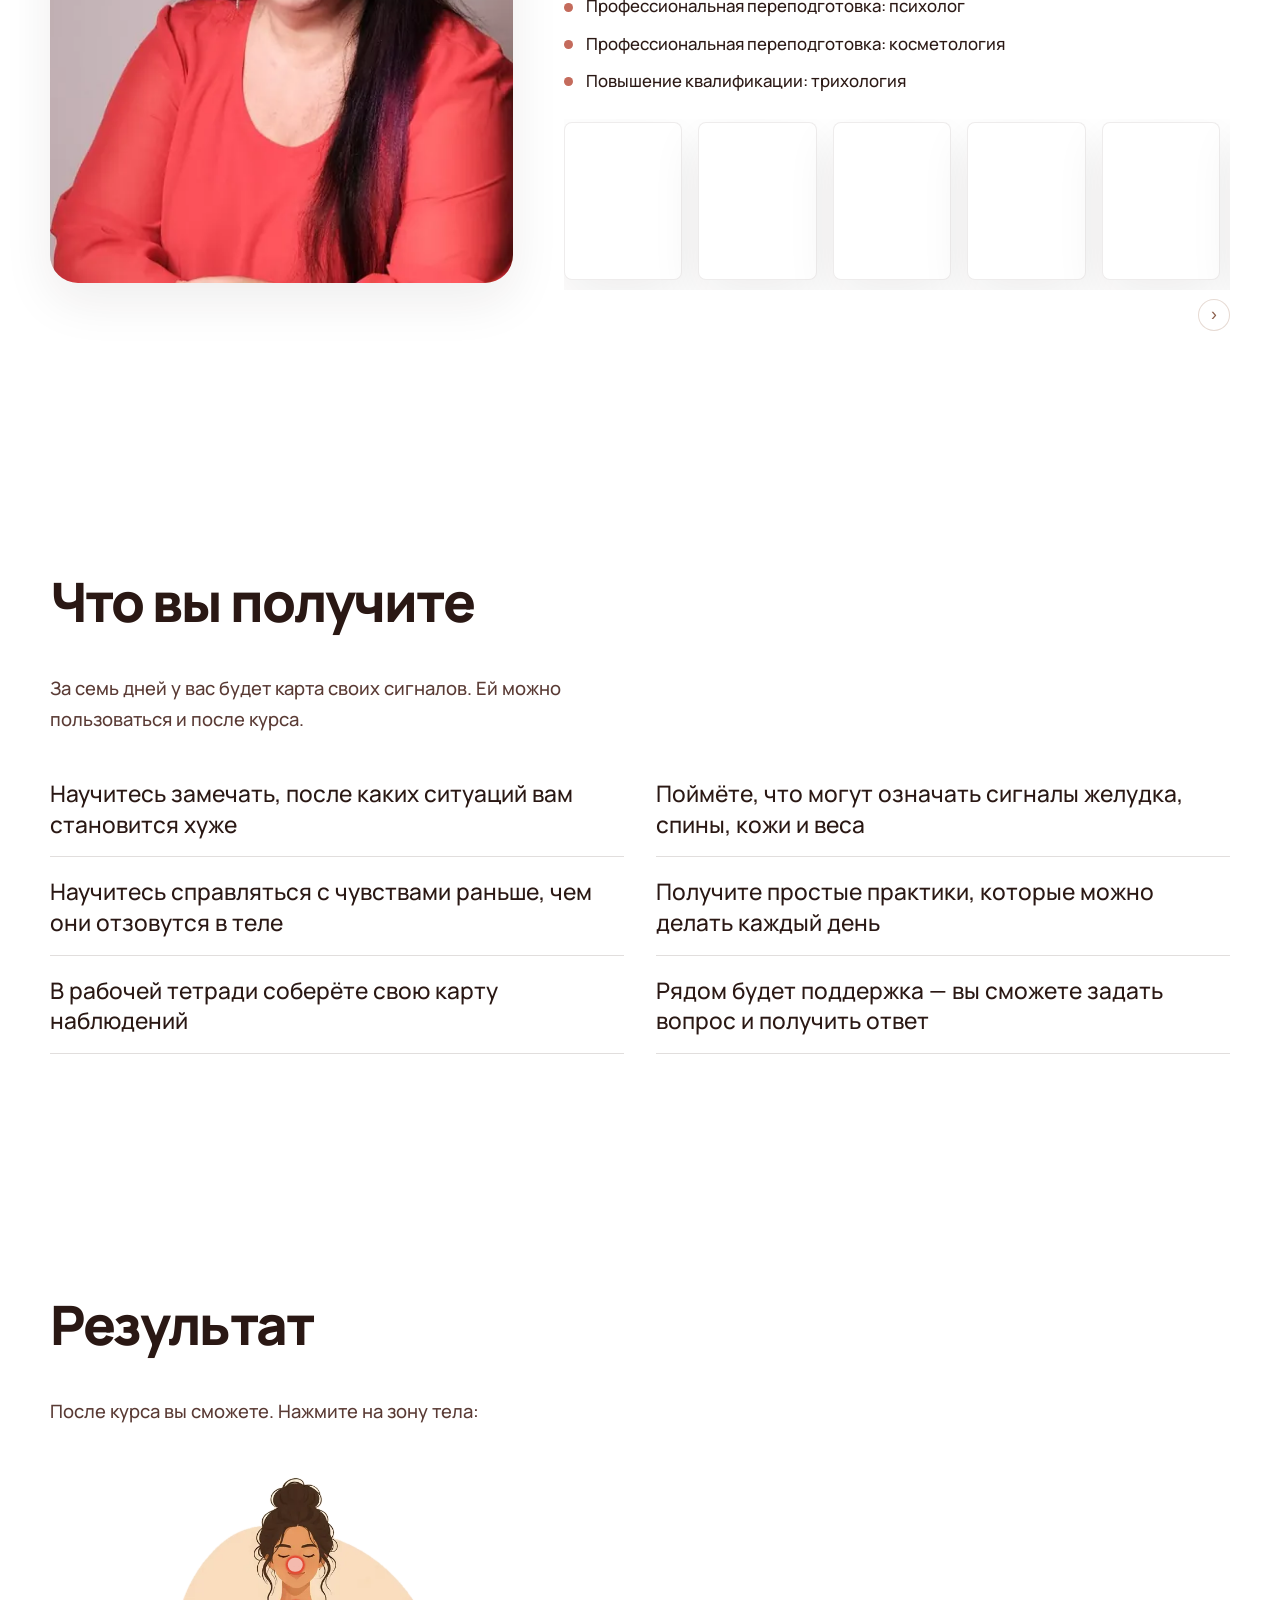
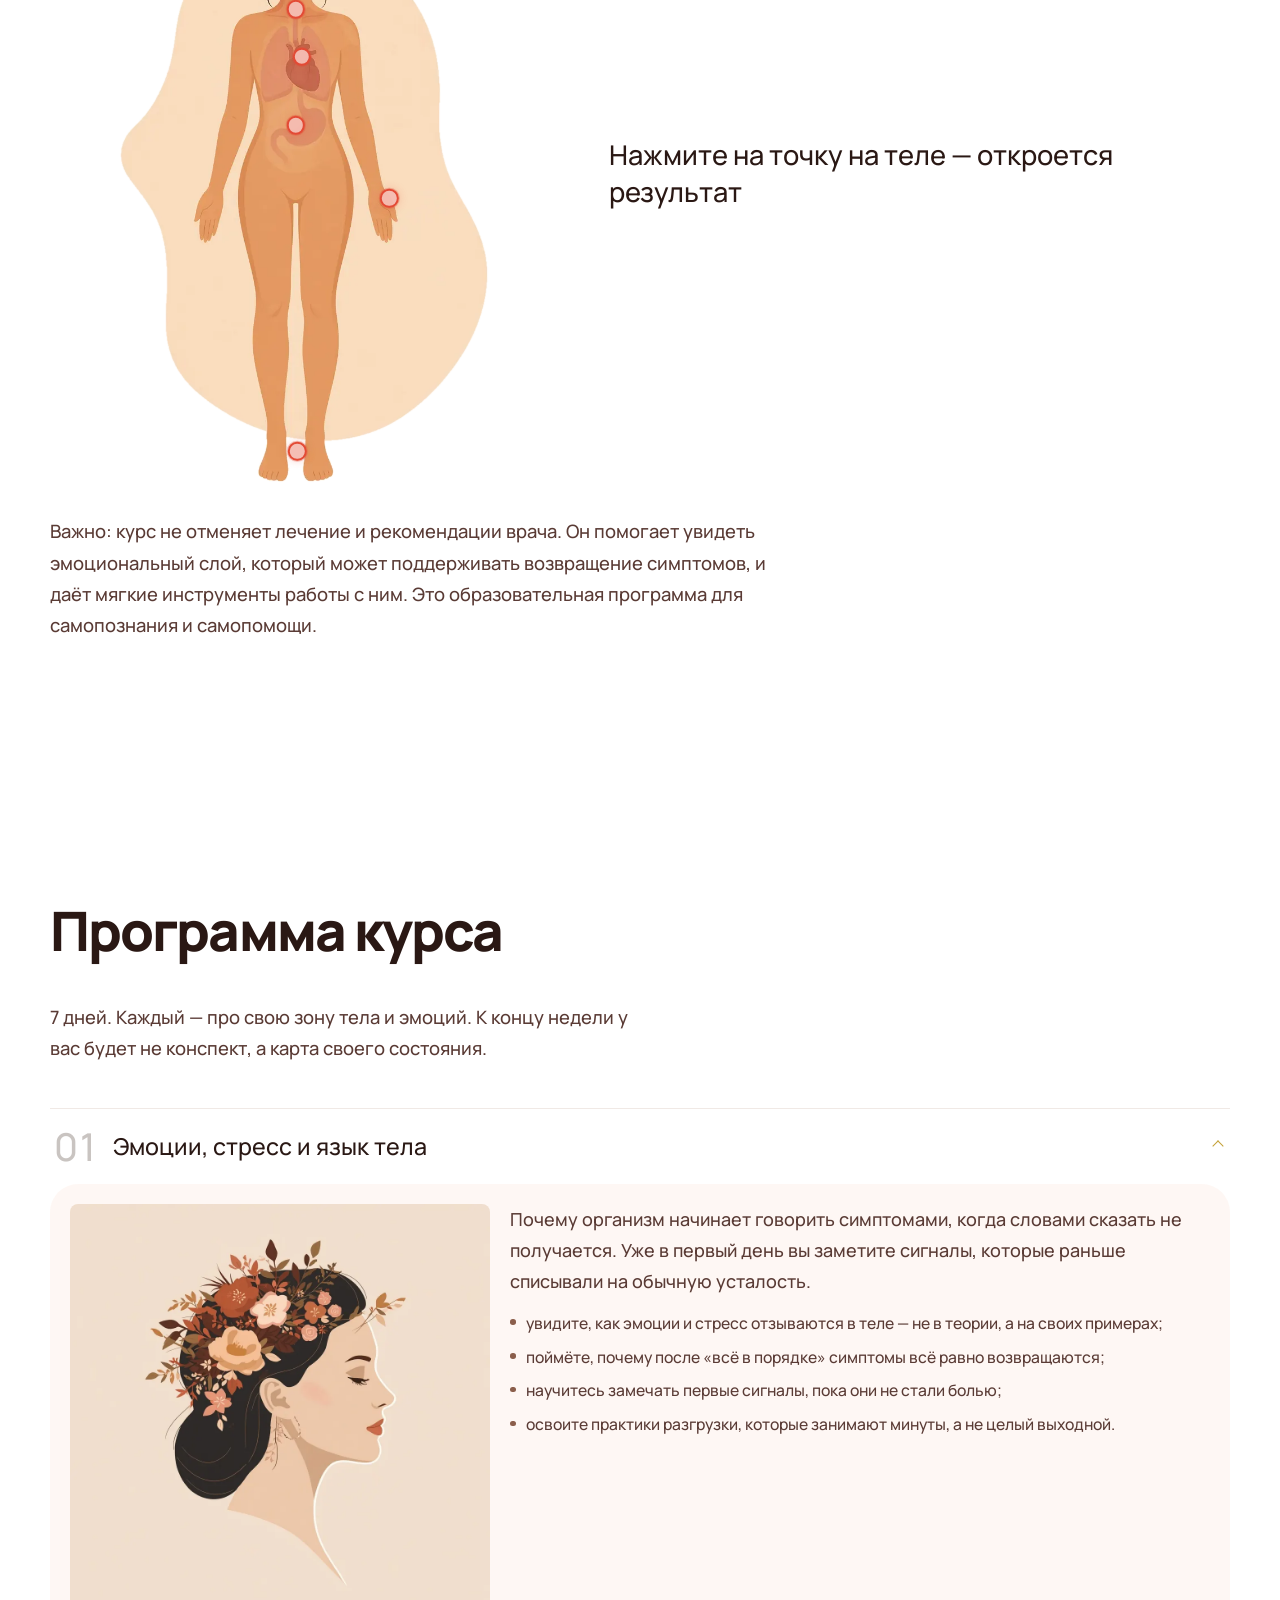
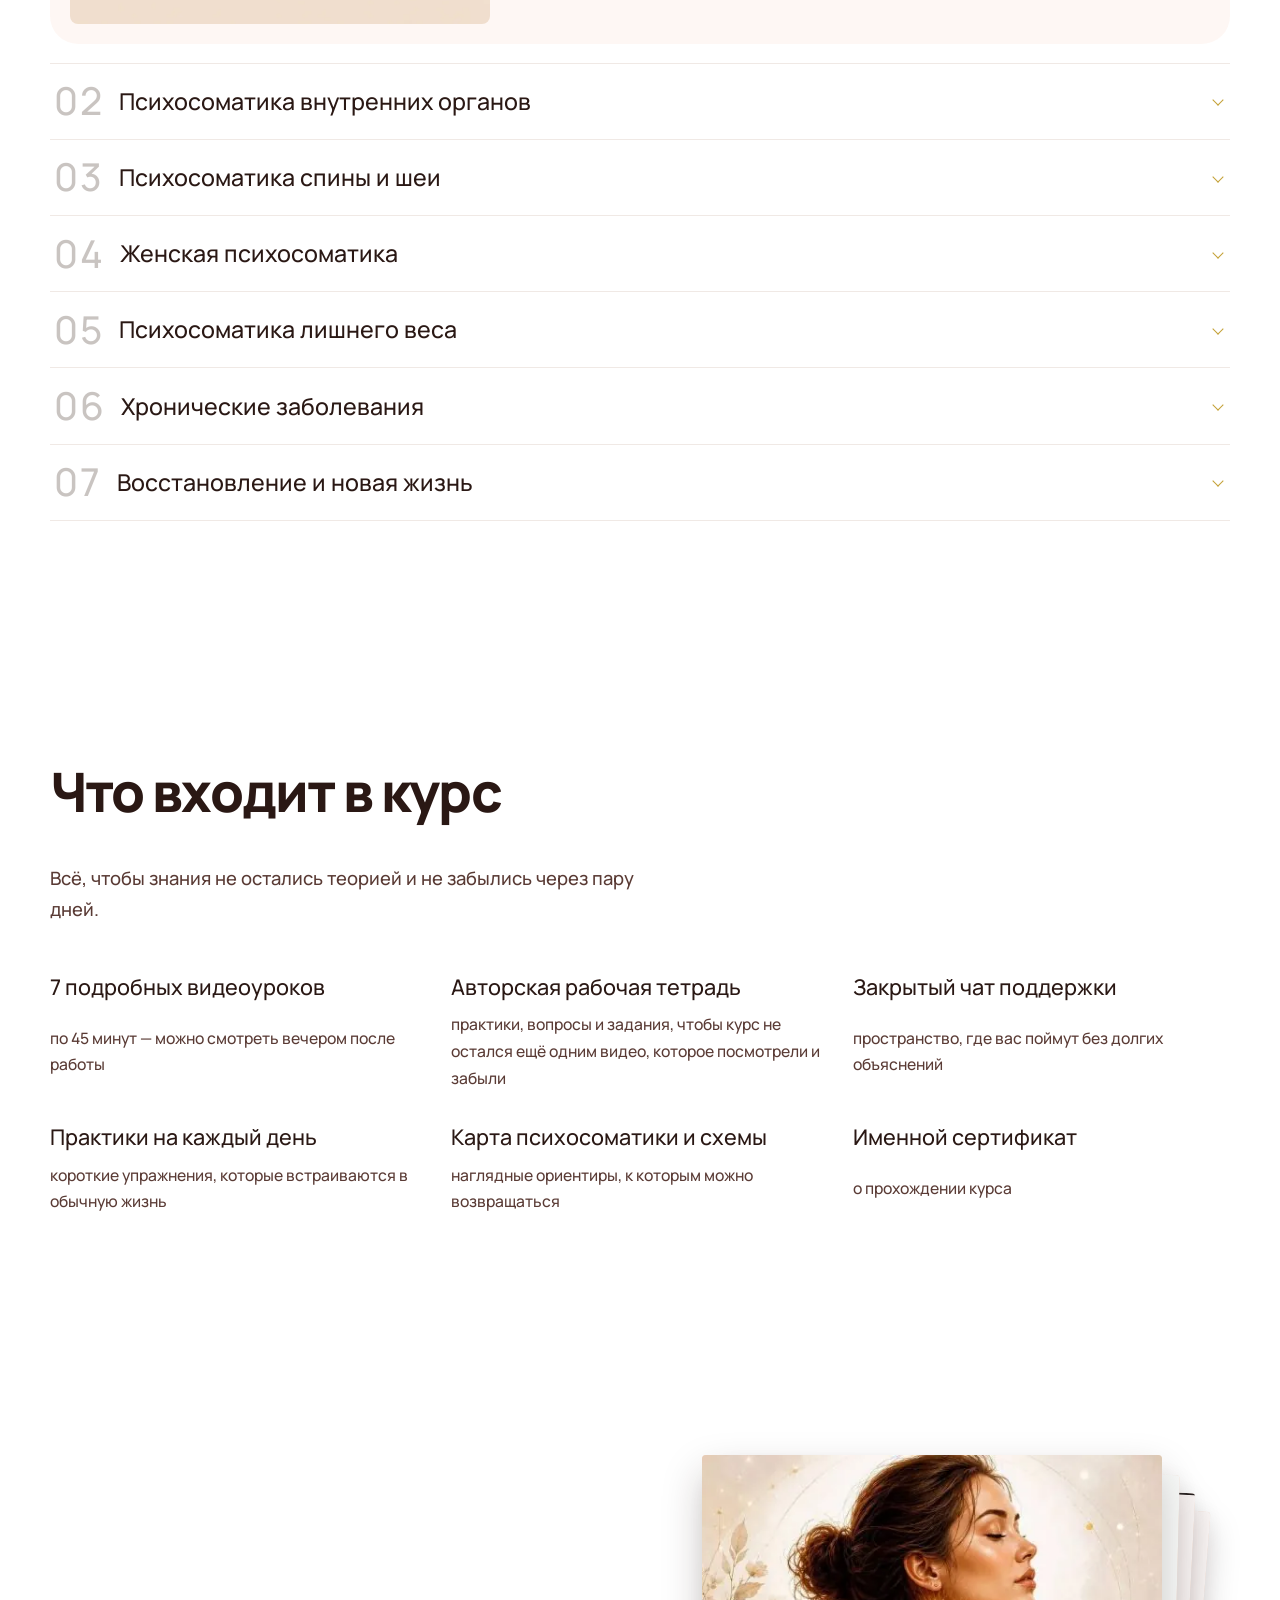
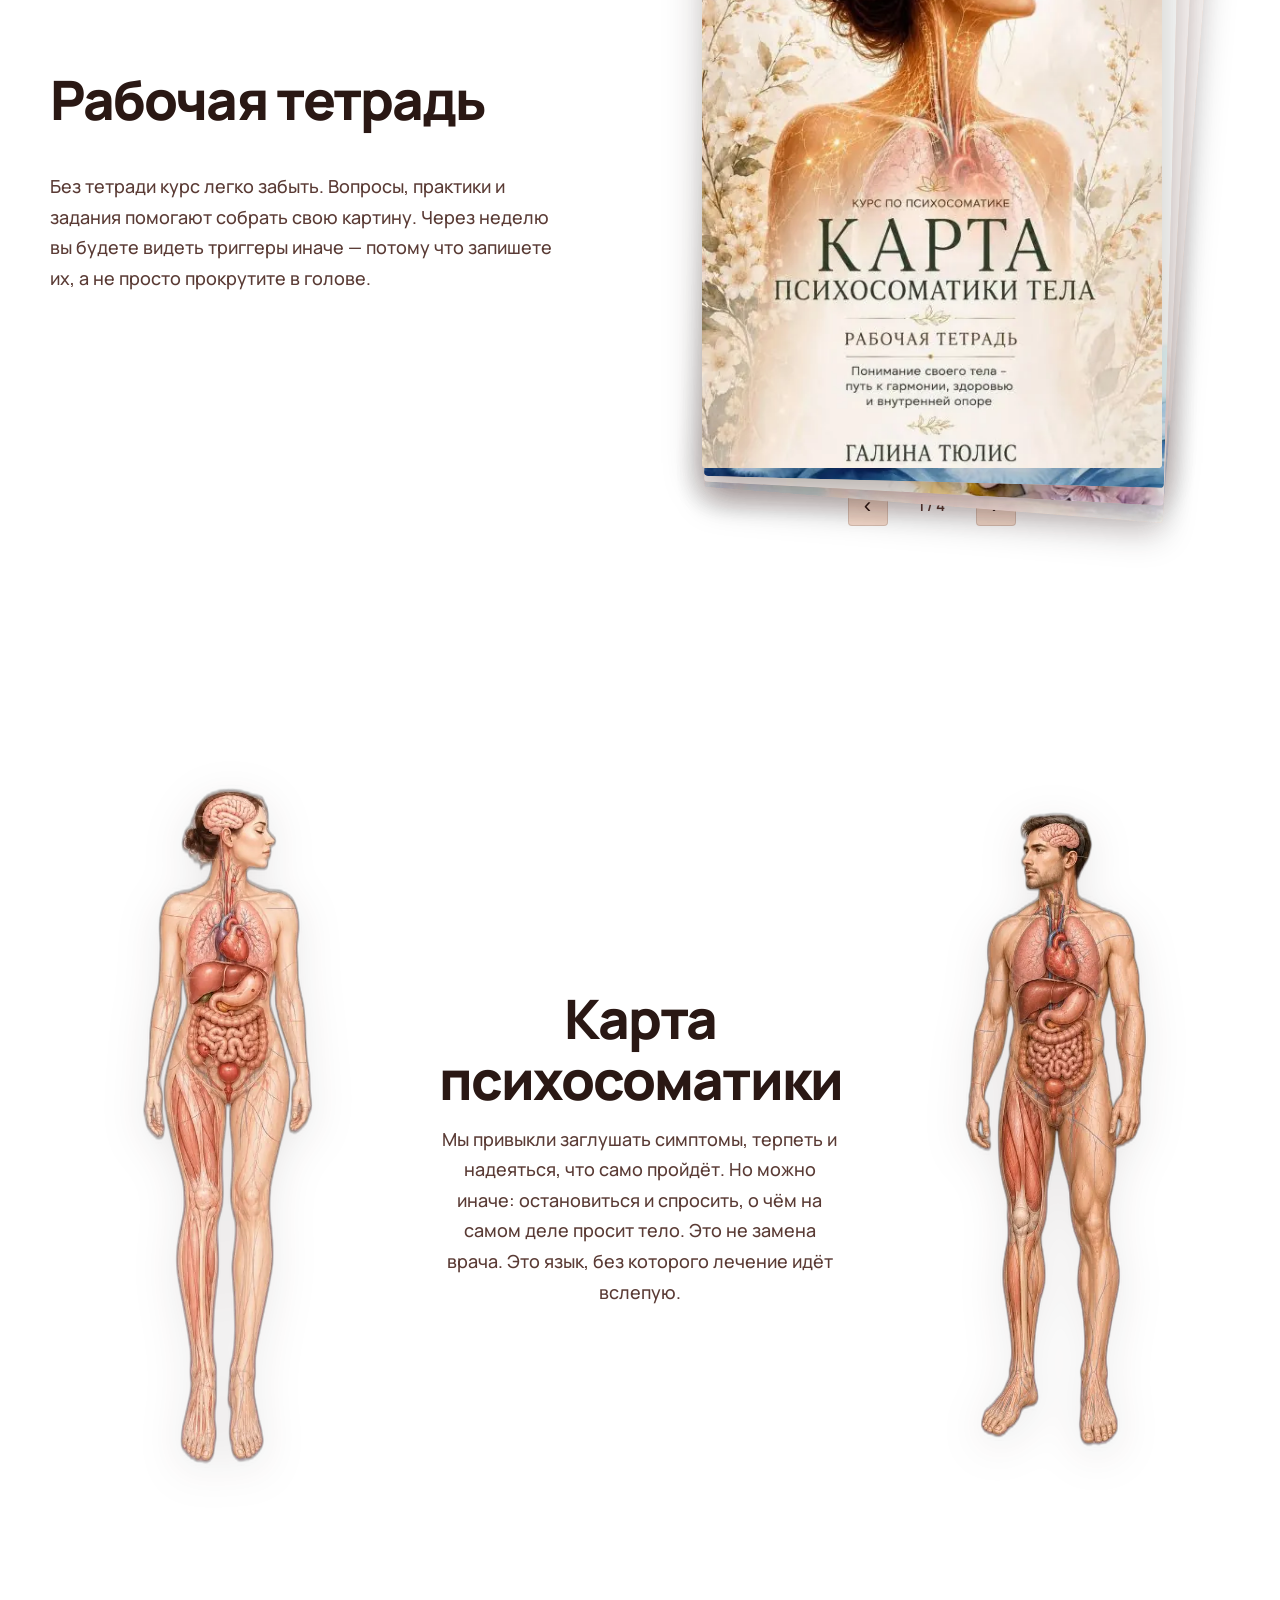
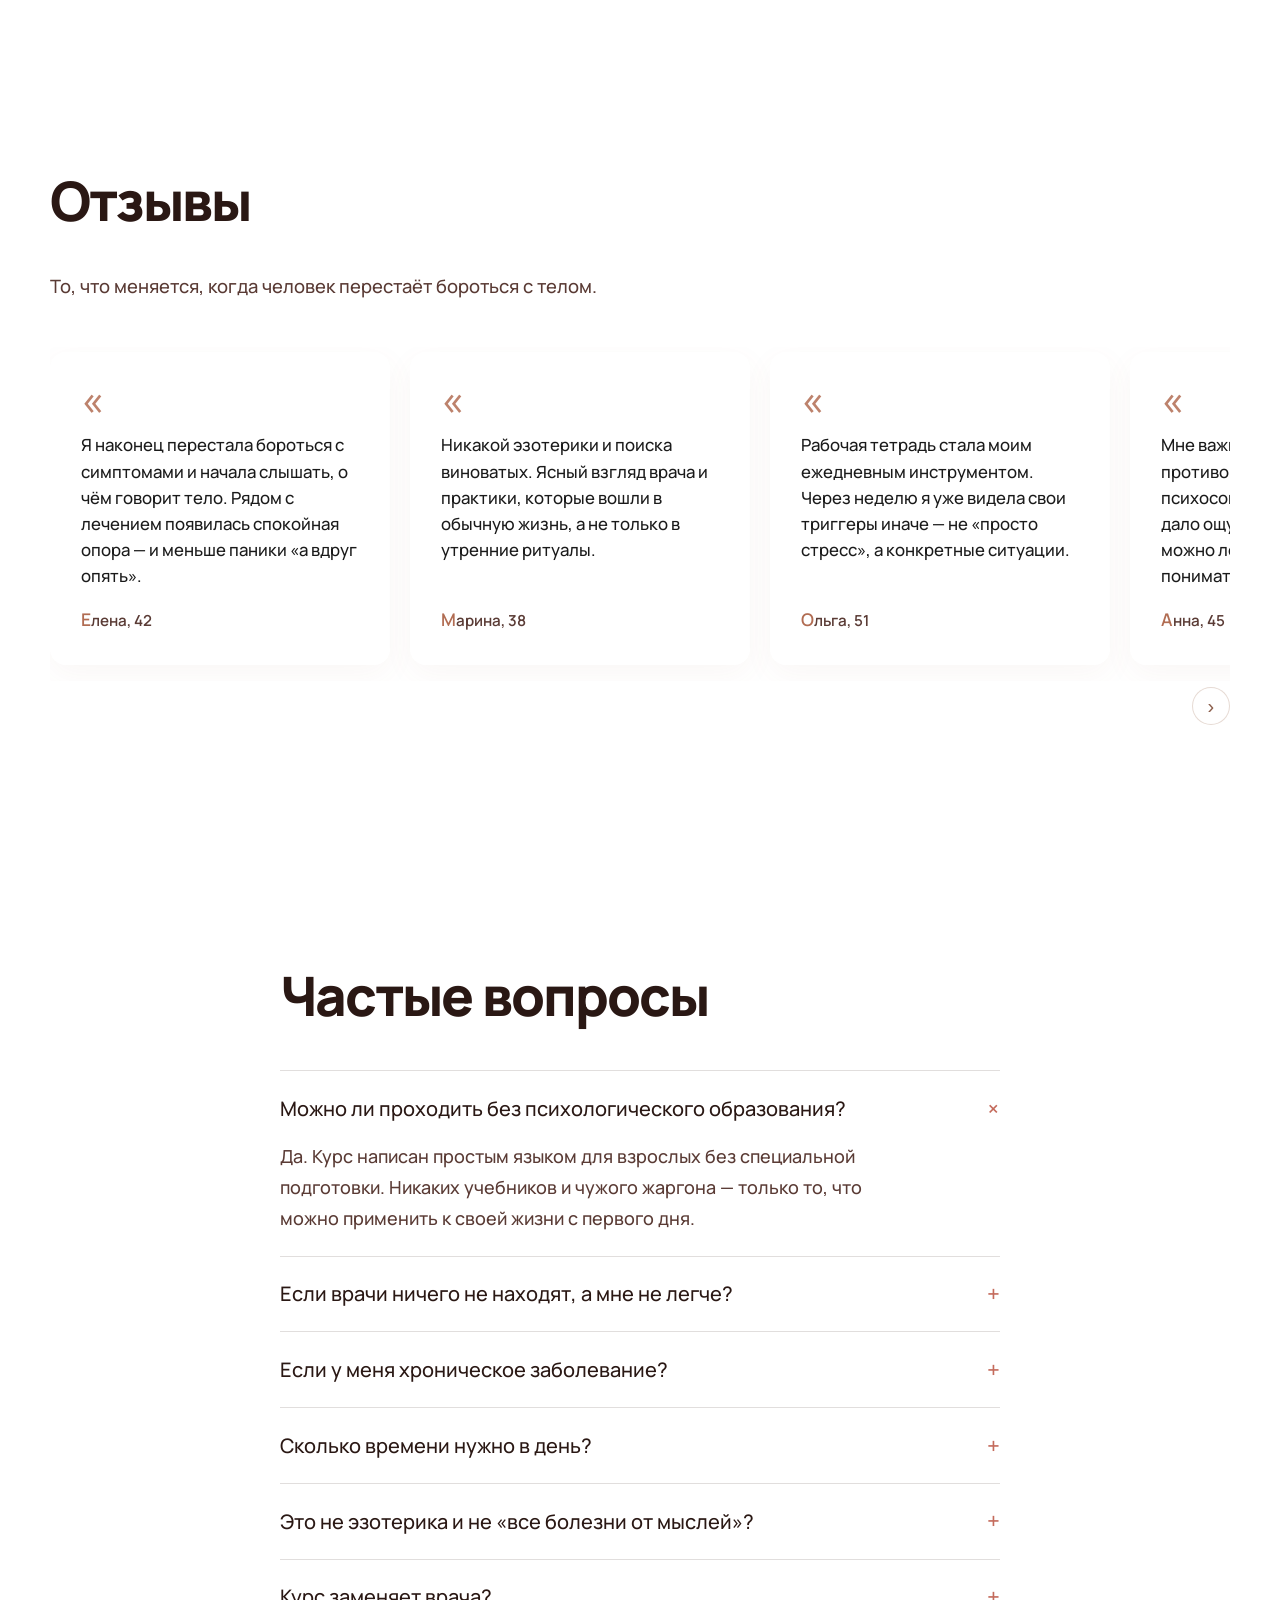
==== commit 3dd05f29: "Restore the original cream-pink page background on the author block. Co-authored-by: Cursor <cursora" ====
--- a/index.html
+++ b/index.html
@@ -7,7 +7,7 @@
   <meta name="description" content="Если обследования в порядке, а вам всё равно плохо — за 7 дней вы разберётесь в сигналах своего тела. Курс врача Галины Тюлис с 25-летним стажем." />
   <link rel="preload" href="media/hero.webp" as="image" />
   <link rel="preload" href="fonts/manrope-cyrillic.woff2" as="font" type="font/woff2" />
-  <link rel="stylesheet" href="styles.css?v=76" />
+  <link rel="stylesheet" href="styles.css?v=77" />
 </head>
 <body>
   <header class="site-header" id="top">
--- a/styles.css
+++ b/styles.css
@@ -77,6 +77,7 @@
     radial-gradient(900px 520px at 100% 18%, rgba(241, 196, 165, 0.4), transparent 55%),
     radial-gradient(700px 480px at 50% 100%, rgba(248, 179, 184, 0.35), transparent 60%),
     linear-gradient(180deg, var(--cream) 0%, var(--beige-light) 48%, var(--pink) 100%);
+  background-attachment: fixed;
   -webkit-font-smoothing: antialiased;
 }
 
@@ -889,7 +890,7 @@
 }
 
 .author {
-  background: linear-gradient(180deg, transparent, rgba(247, 221, 206, 0.55));
+  background: transparent;
 }
 
 .author-grid,
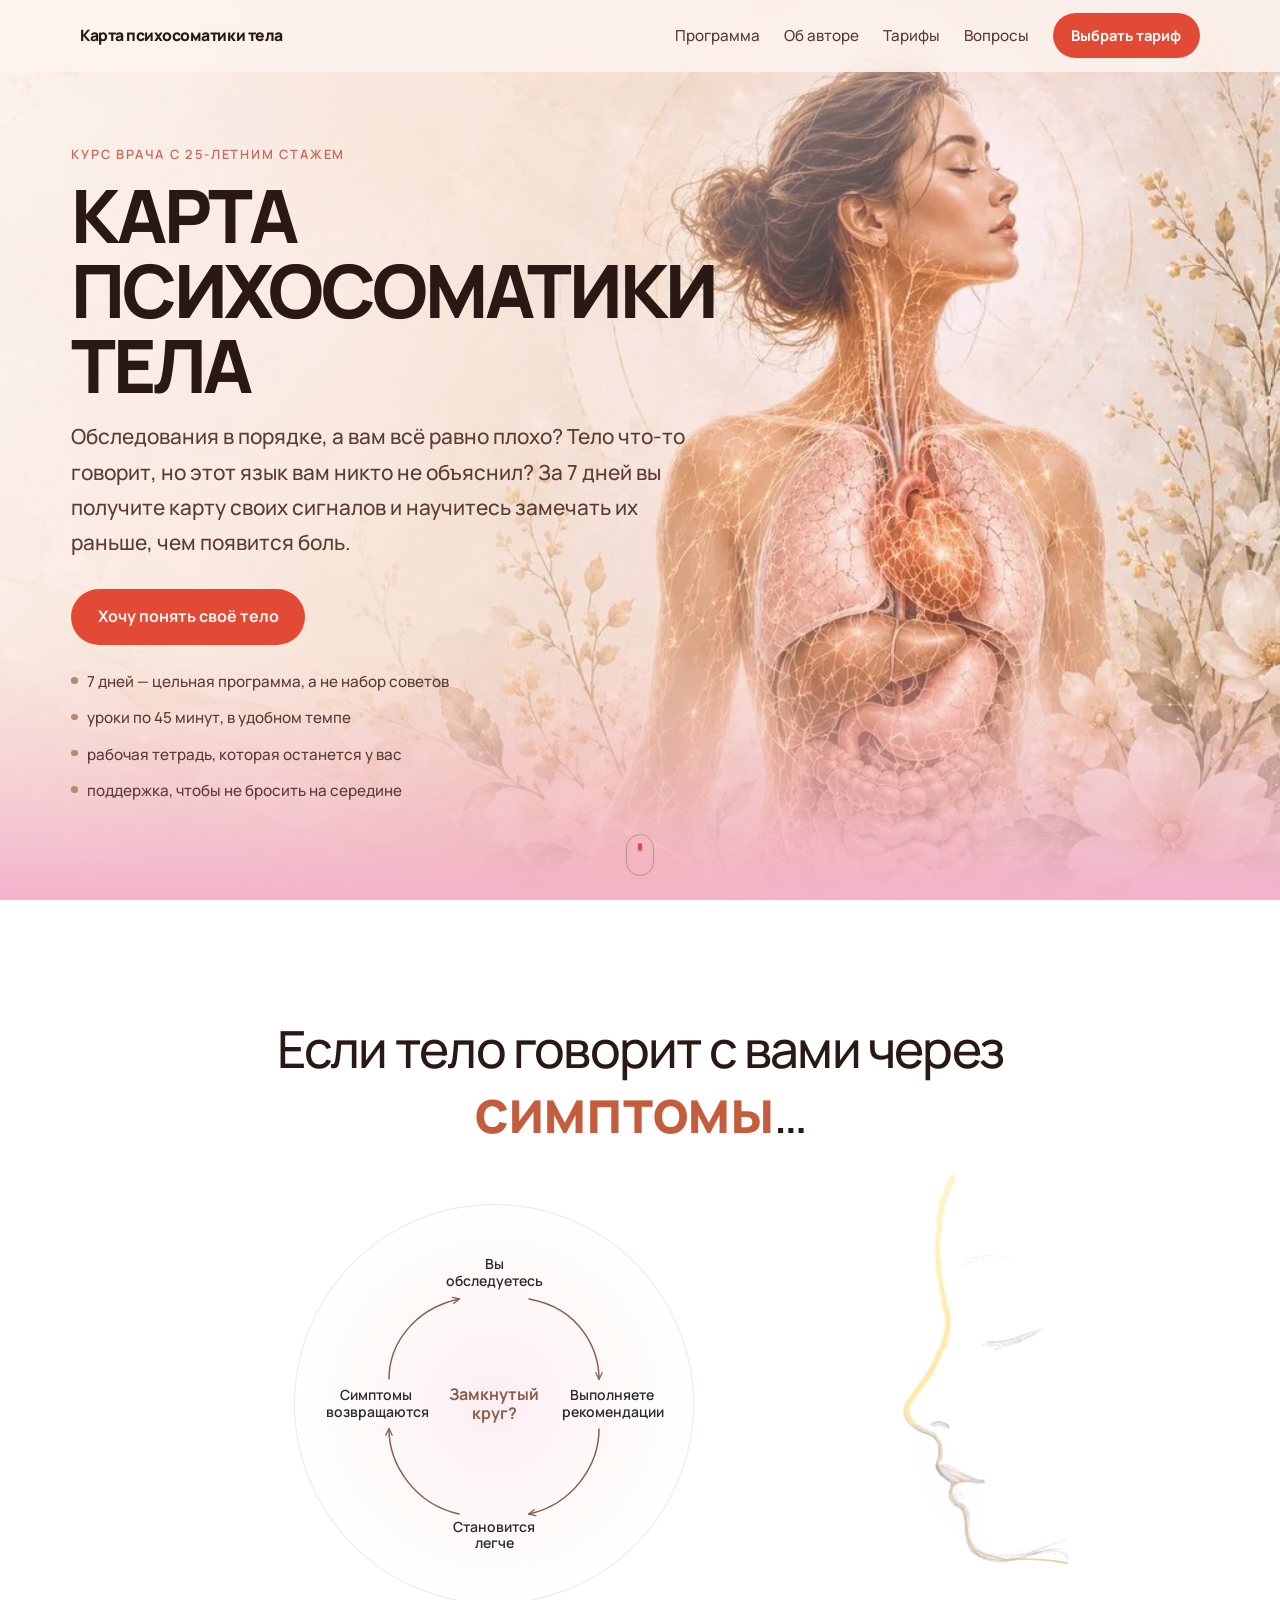
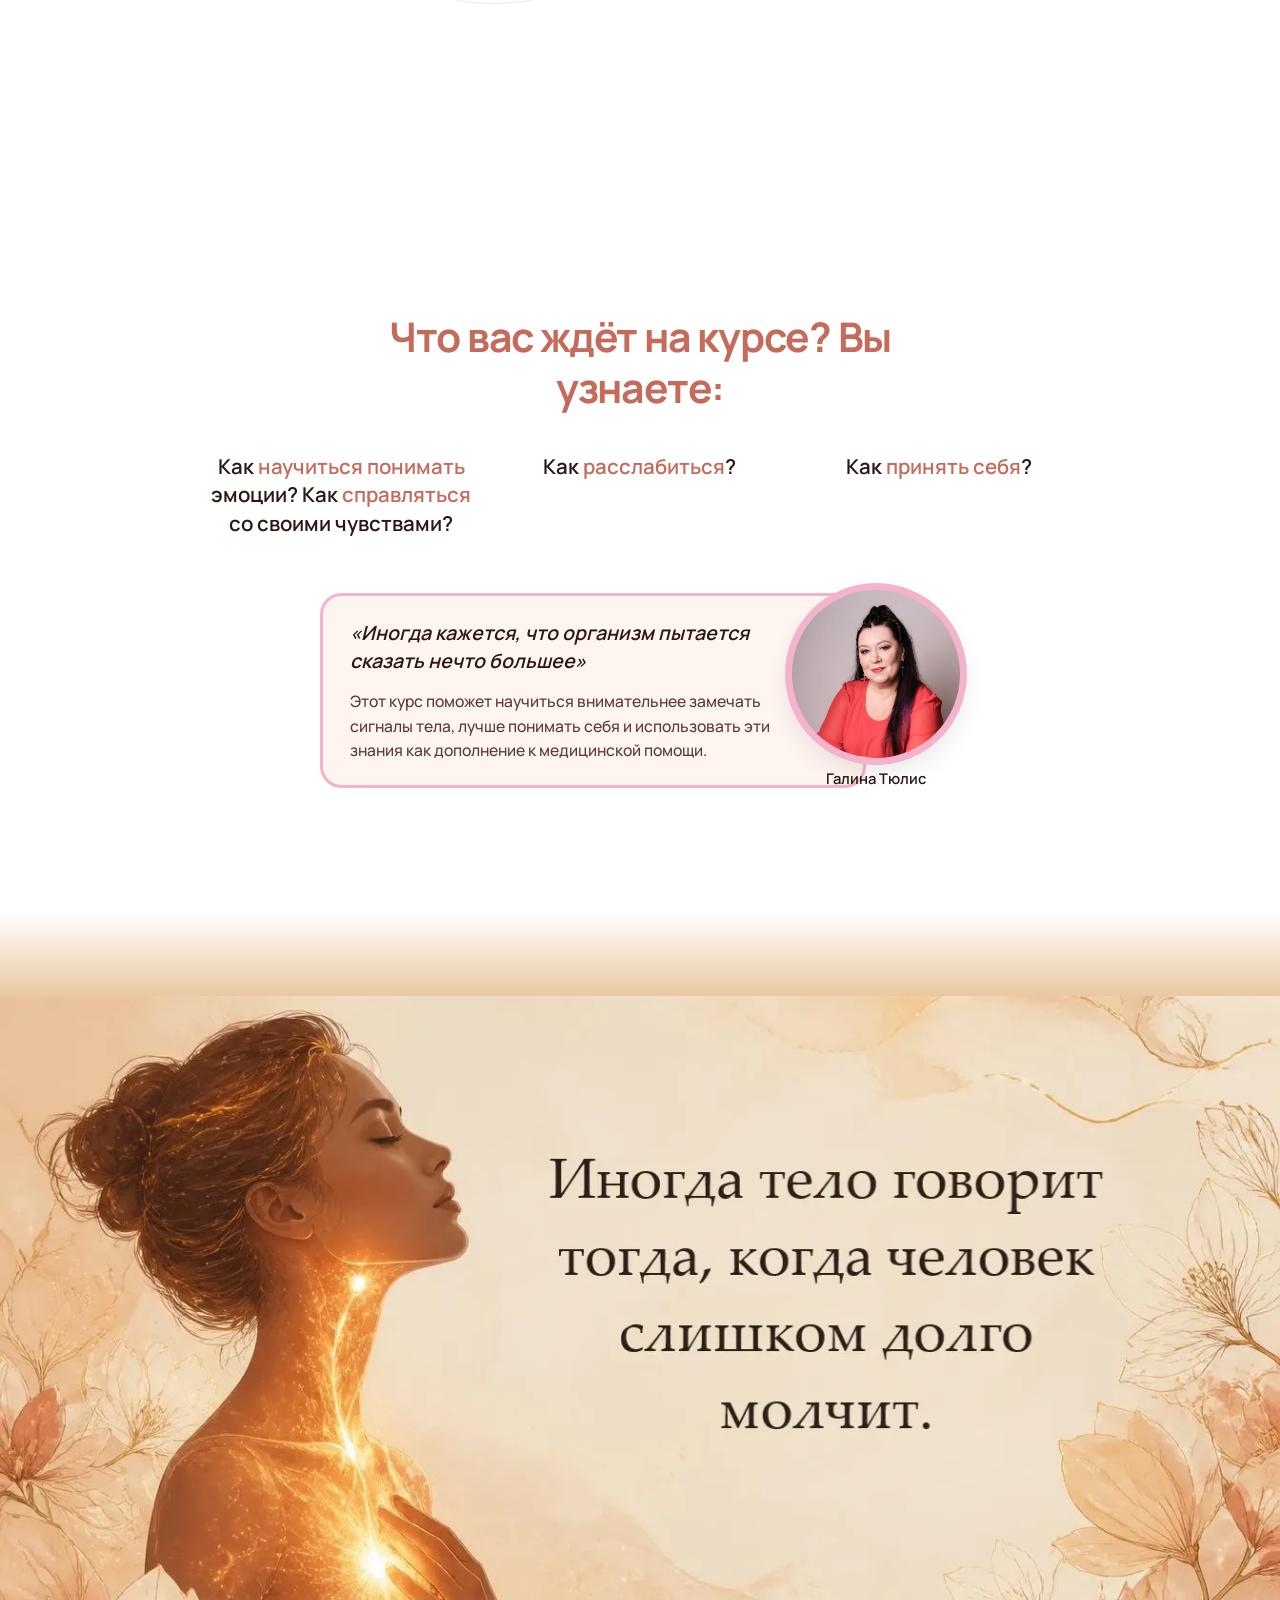
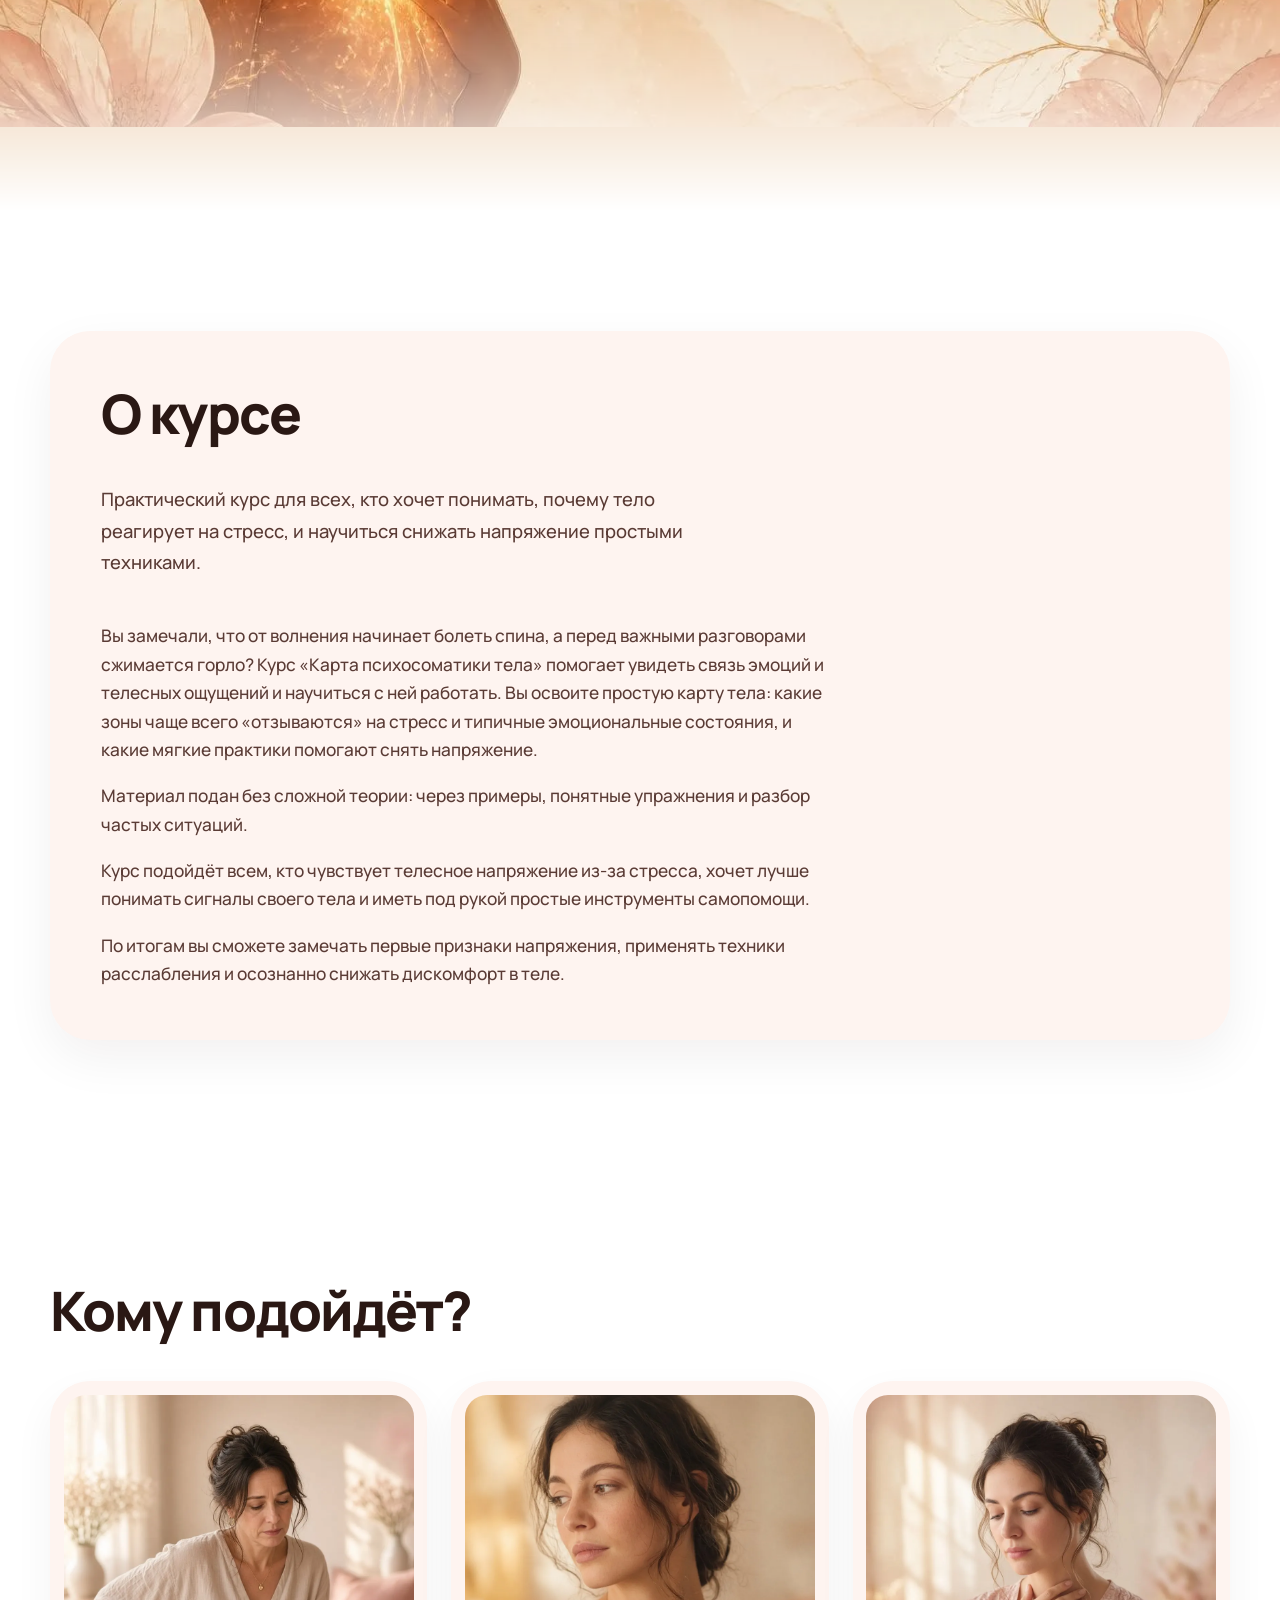
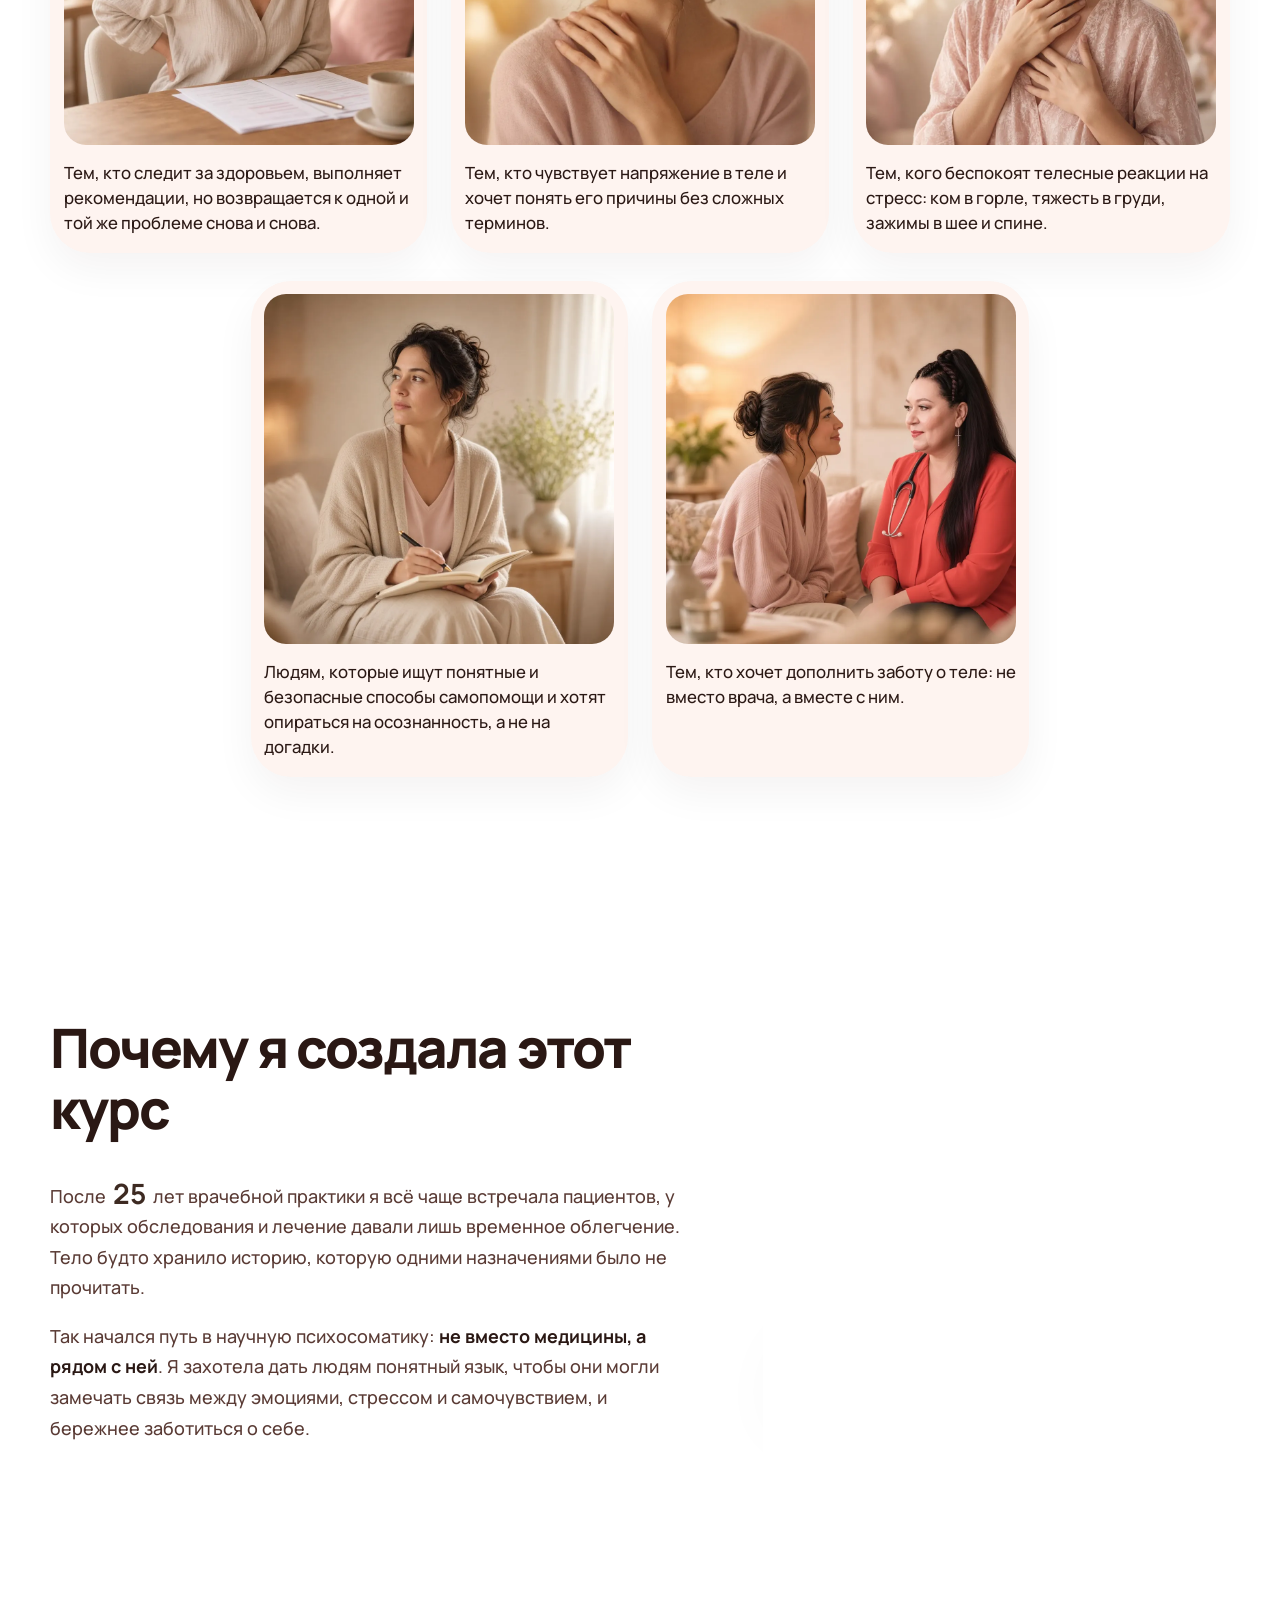
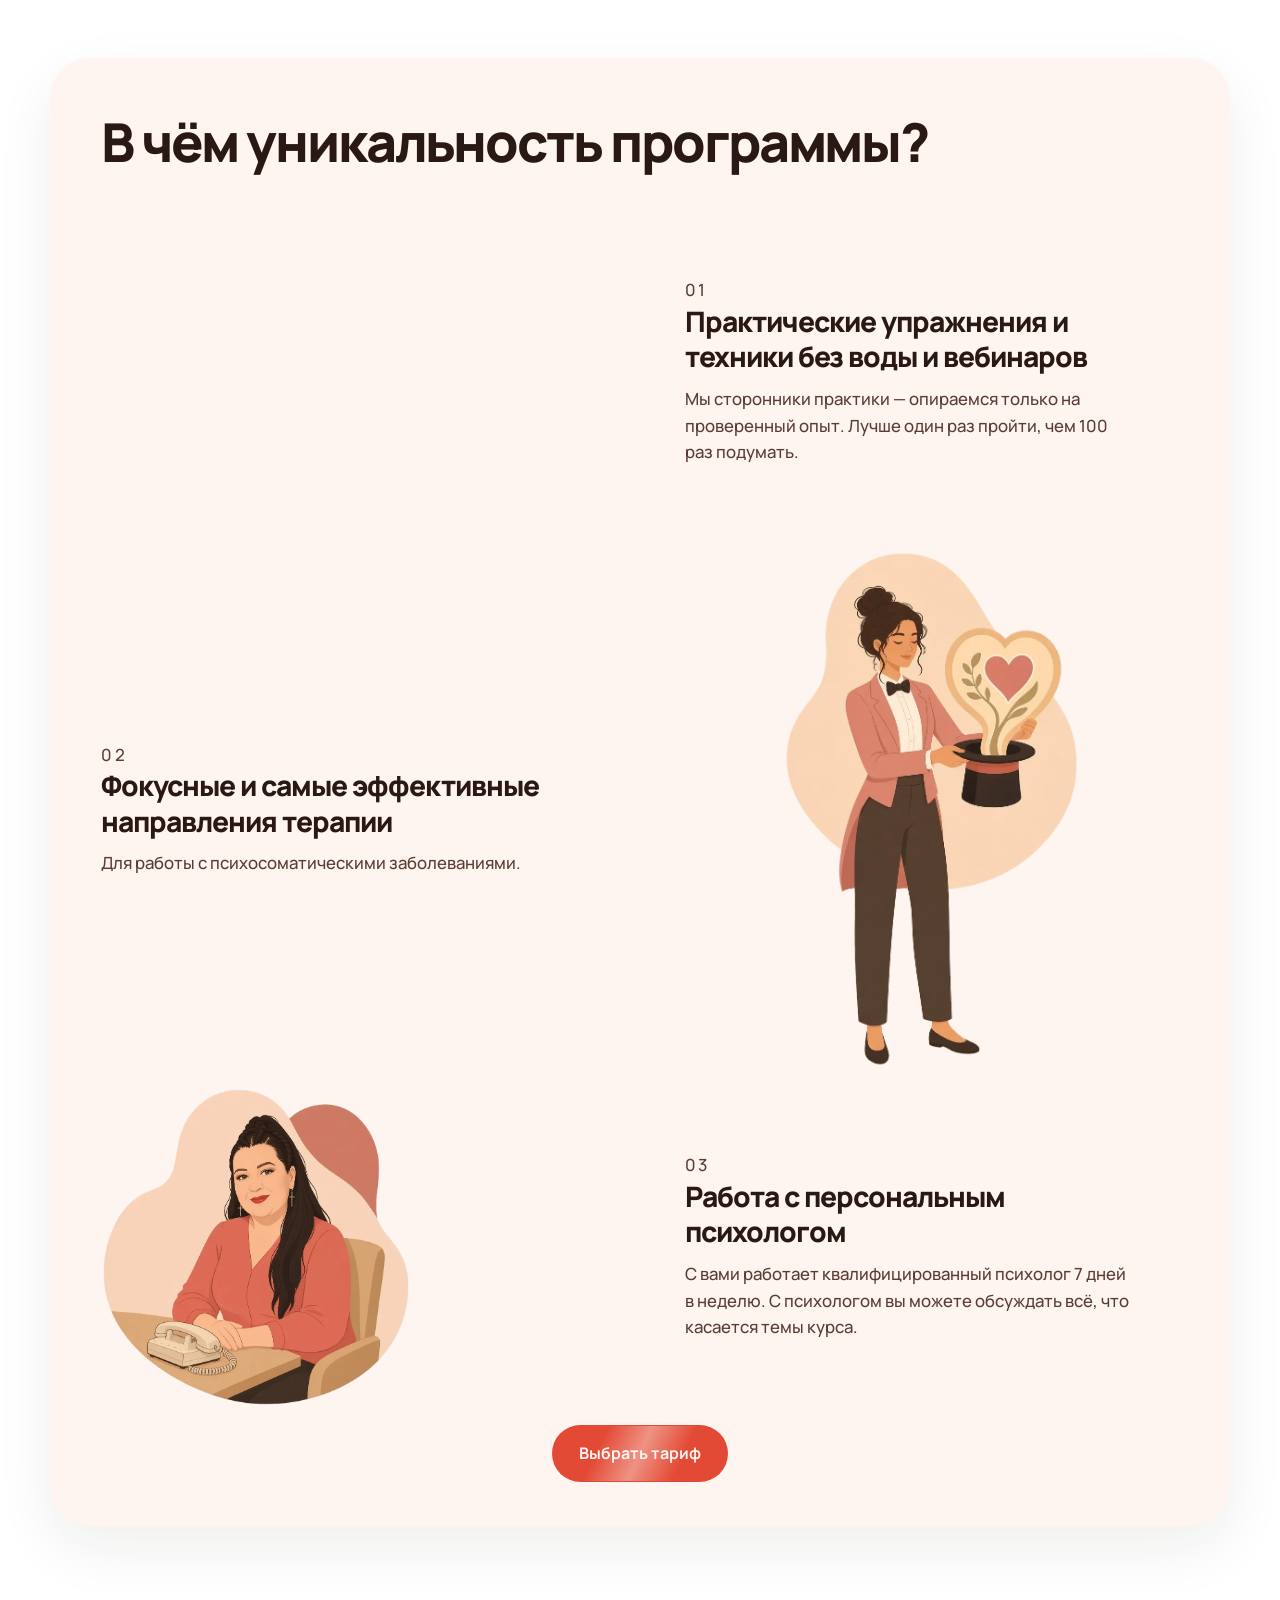
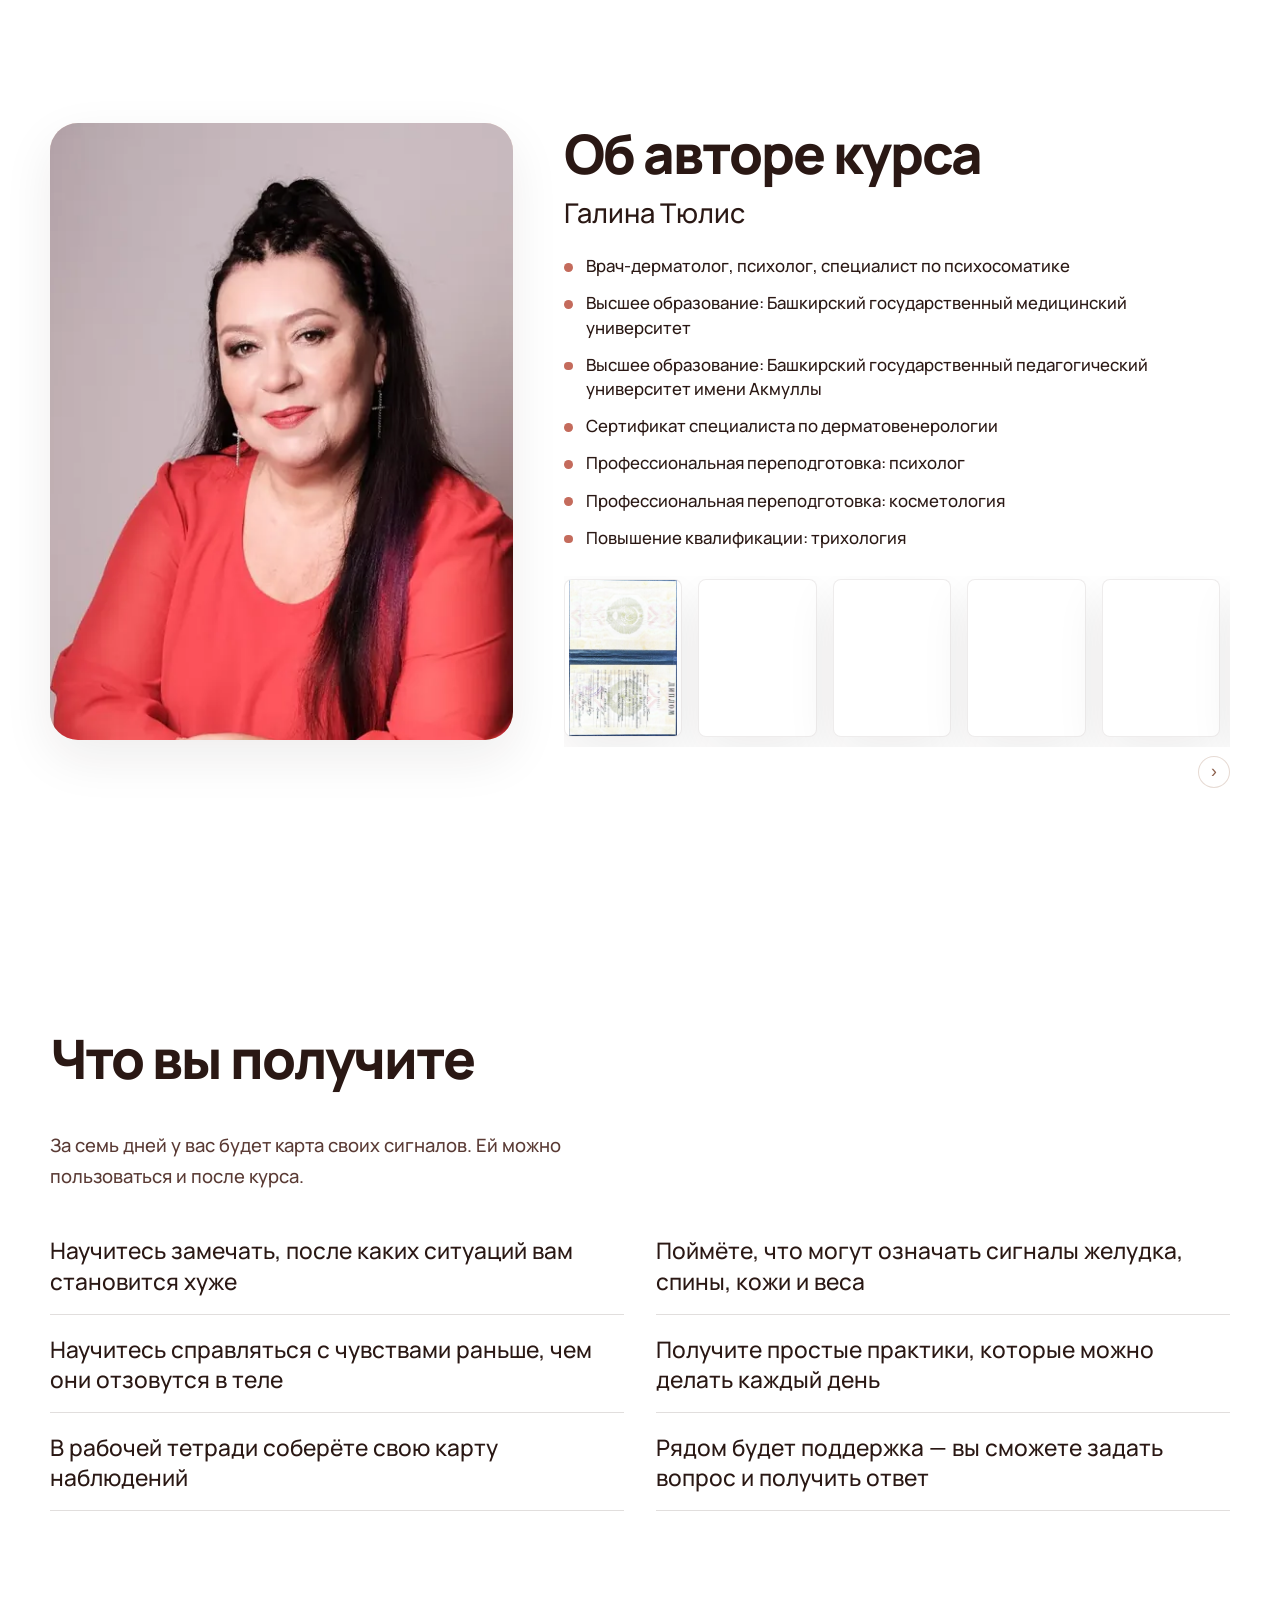
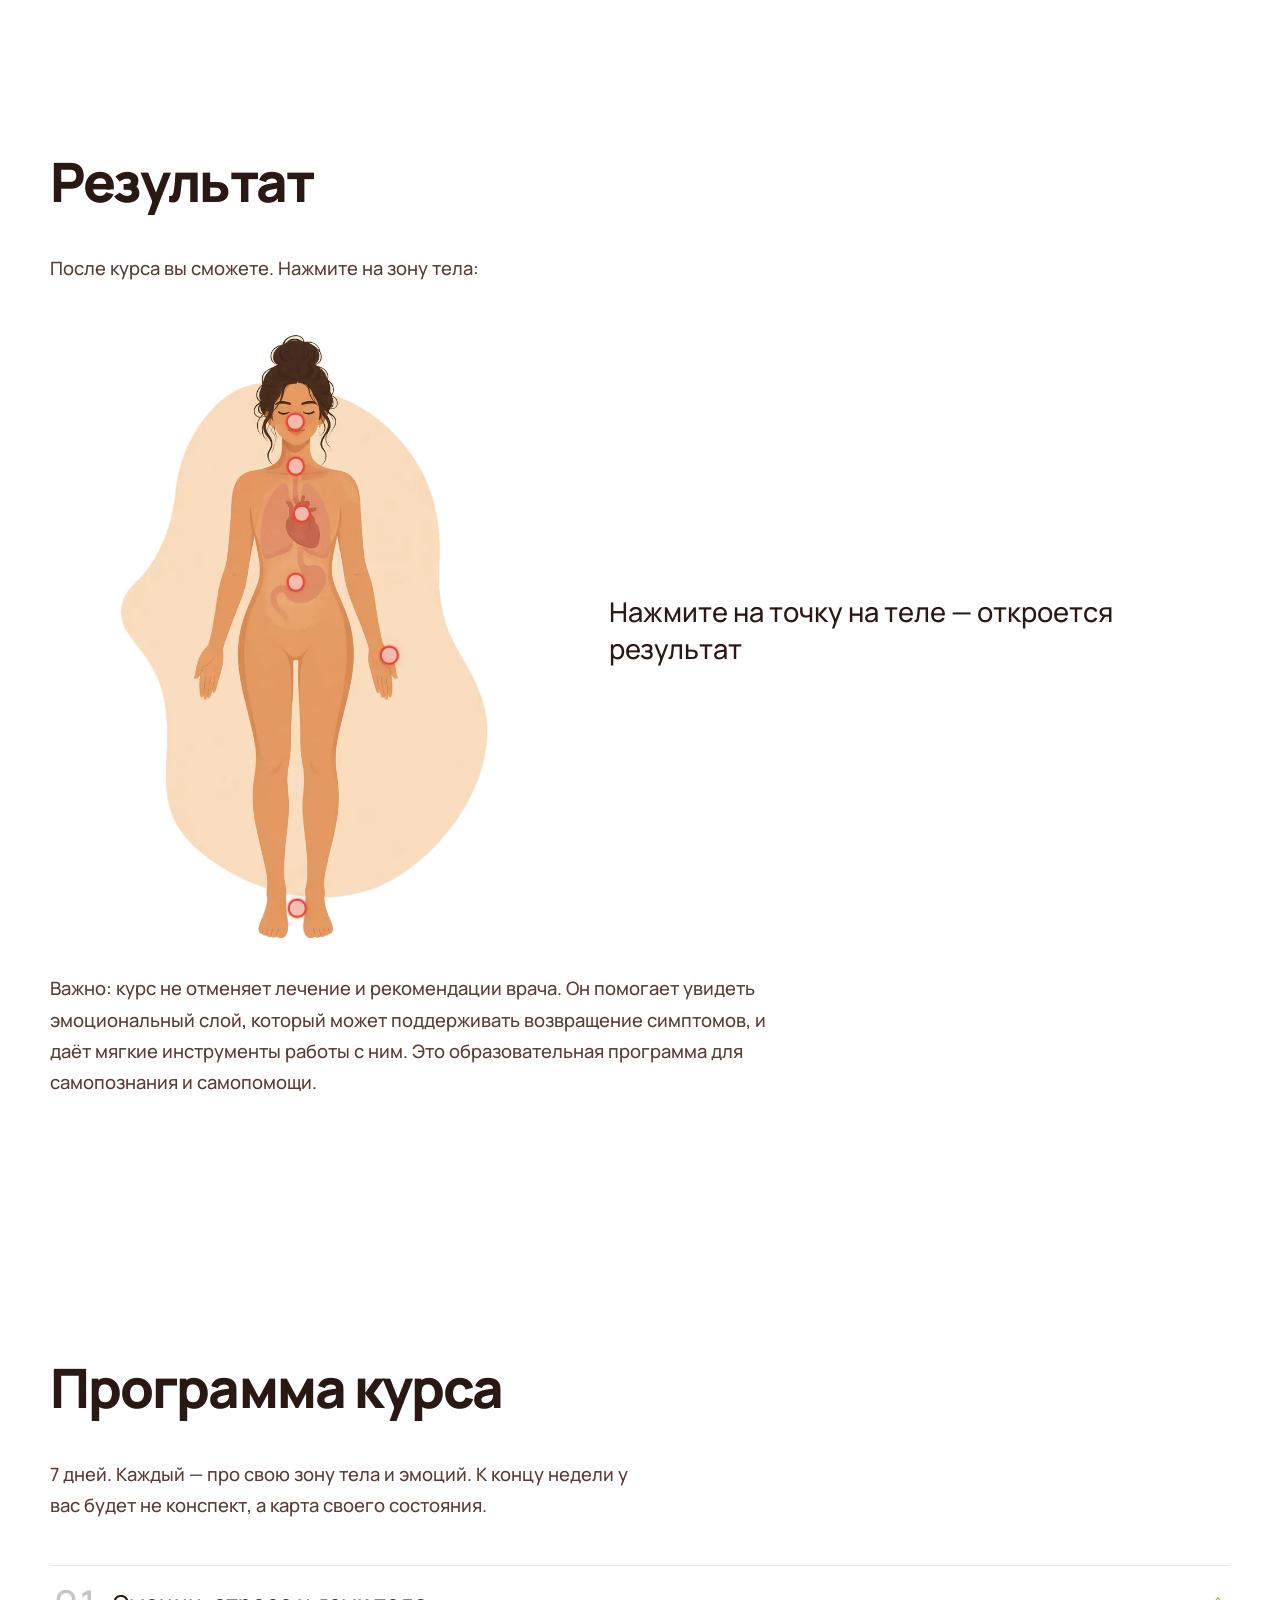
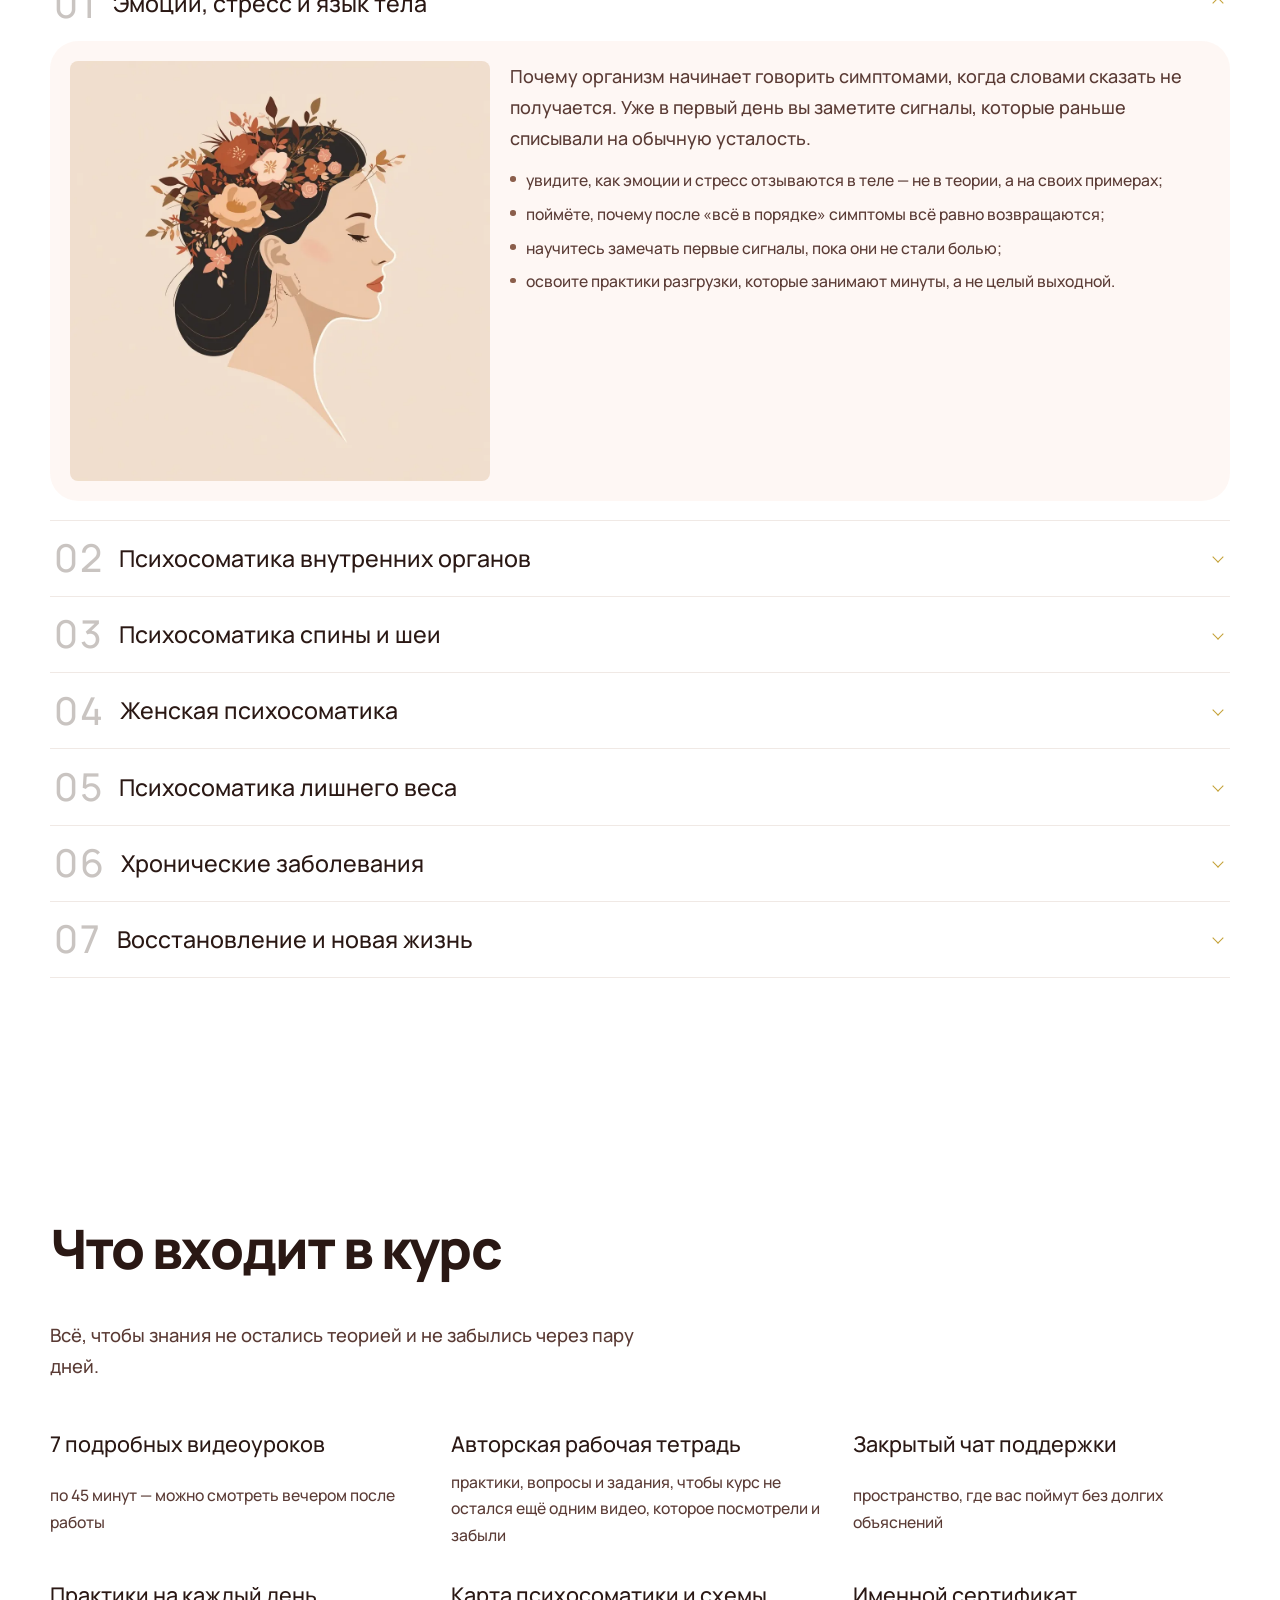
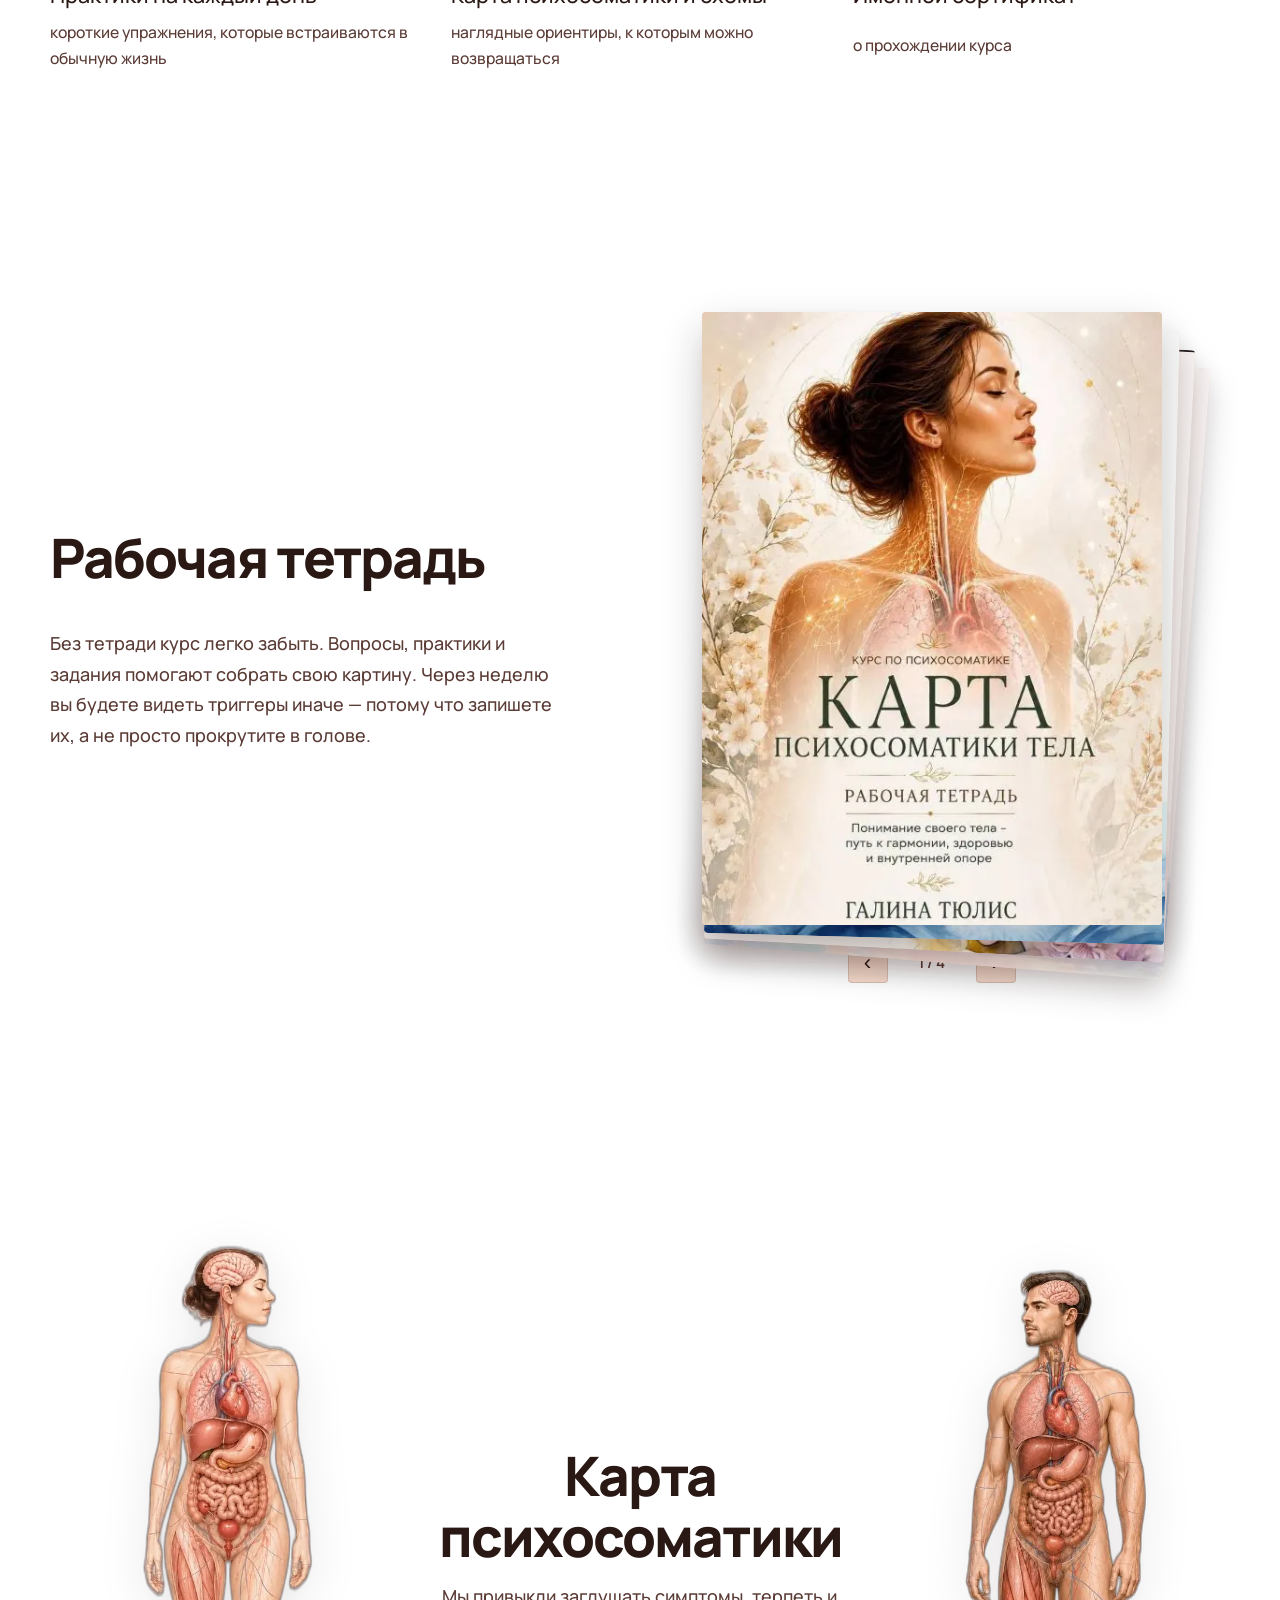
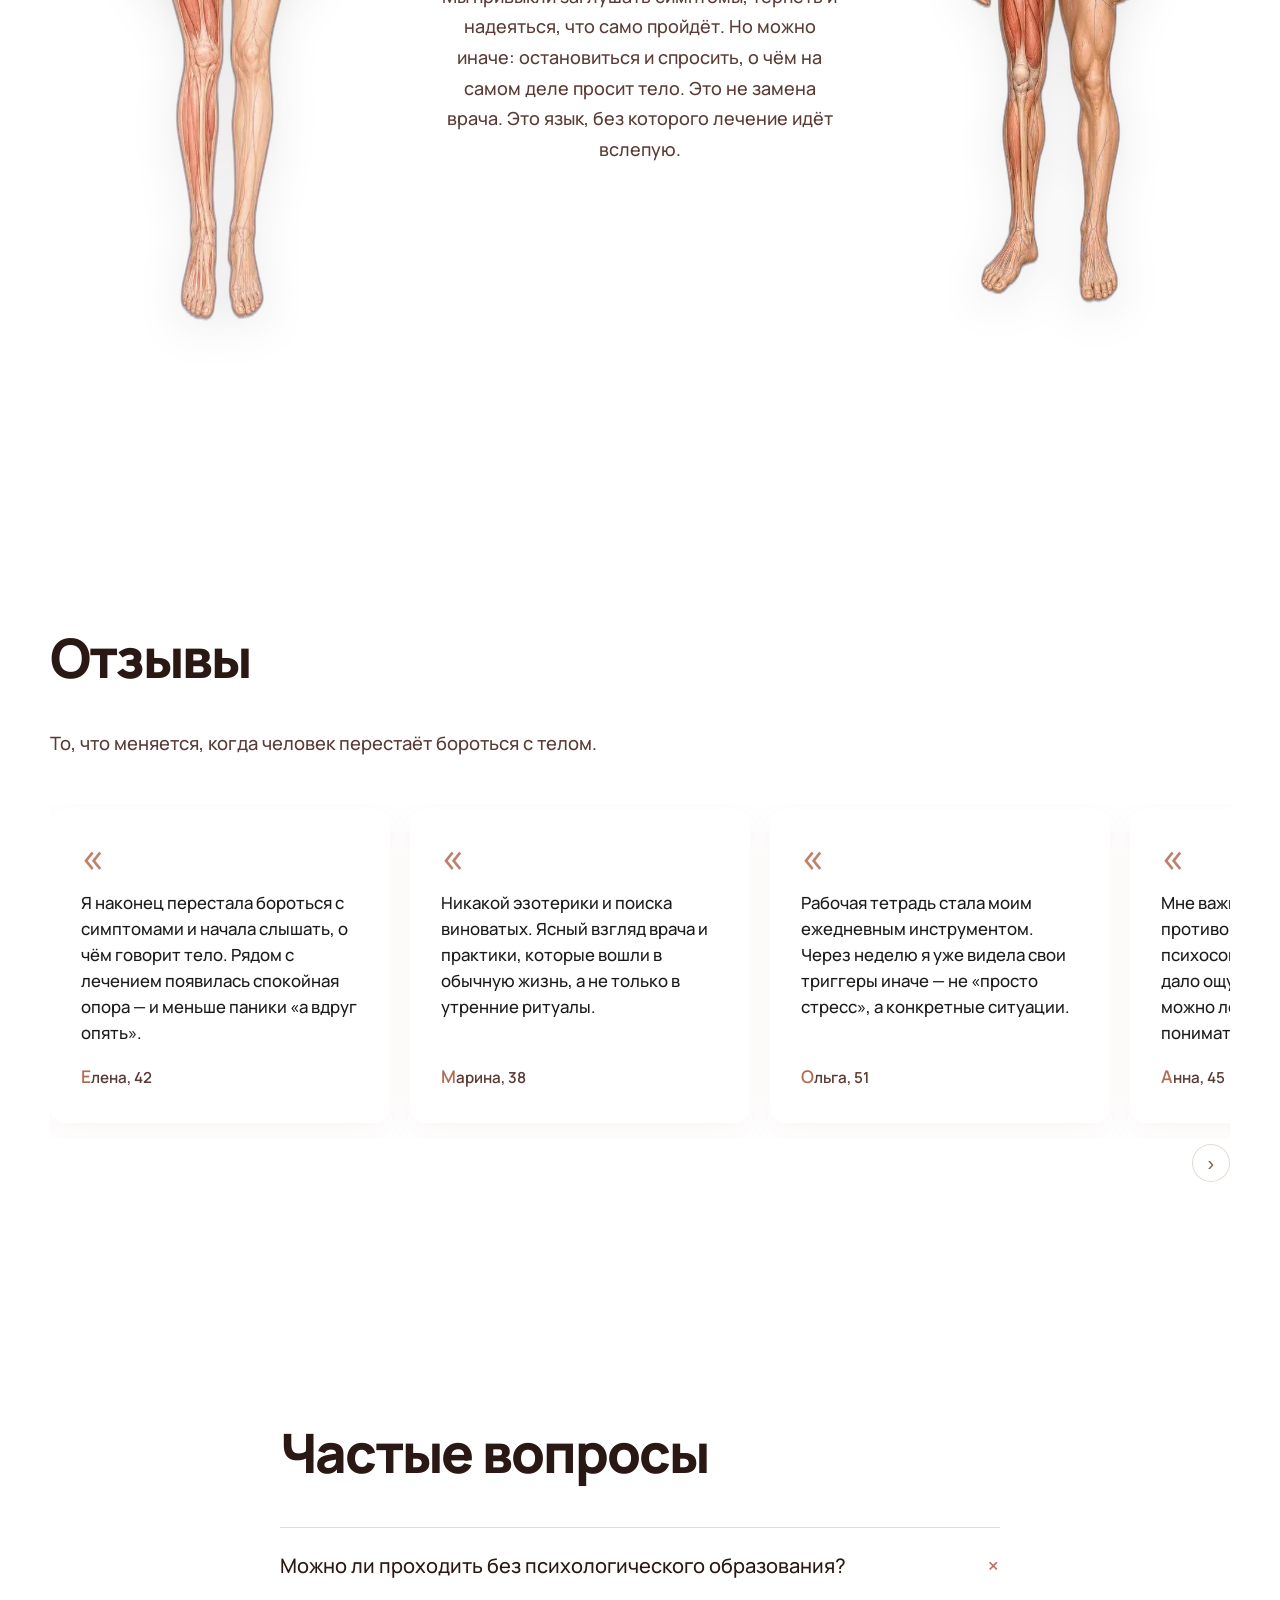
==== commit 4ff7b2ce: "Add a three-question await block with Galina quote and portrait, using the course copy. Co-authored-" ====
--- a/index.html
+++ b/index.html
@@ -7,7 +7,7 @@
   <meta name="description" content="Если обследования в порядке, а вам всё равно плохо — за 7 дней вы разберётесь в сигналах своего тела. Курс врача Галины Тюлис с 25-летним стажем." />
   <link rel="preload" href="media/hero.webp" as="image" />
   <link rel="preload" href="fonts/manrope-cyrillic.woff2" as="font" type="font/woff2" />
-  <link rel="stylesheet" href="styles.css?v=77" />
+  <link rel="stylesheet" href="styles.css?v=78" />
 </head>
 <body>
   <header class="site-header" id="top">
@@ -106,19 +106,27 @@
             </svg>
           </figure>
         </div>
-
-        <blockquote class="problem-quote">
-          <span class="spark" aria-hidden="true"></span>
-          <span class="spark" aria-hidden="true"></span>
-          <span class="spark" aria-hidden="true"></span>
-          <span class="spark" aria-hidden="true"></span>
-          <span class="spark" aria-hidden="true"></span>
-          <span class="quote-mark quote-mark-open" aria-hidden="true">«</span>
-          <span class="quote-text">Иногда кажется, что организм пытается сказать нечто большее</span>
-          <span class="quote-mark quote-mark-close" aria-hidden="true">»</span>
-        </blockquote>
-
-        <p class="problem-note">Этот курс поможет научиться внимательнее замечать сигналы тела, лучше понимать себя и использовать эти знания как дополнение к медицинской помощи.</p>
+      </div>
+    </section>
+
+    <section class="section await" id="await">
+      <div class="container await-wrap reveal">
+        <h2 class="await-title">Что вас ждёт на курсе? Вы узнаете:</h2>
+        <div class="await-questions">
+          <p>Как <em>научиться понимать</em> эмоции? Как <em>справляться</em> со своими чувствами?</p>
+          <p>Как <em>расслабиться</em>?</p>
+          <p>Как <em>принять себя</em>?</p>
+        </div>
+        <div class="await-quote-row">
+          <blockquote class="await-quote">
+            <p>«Иногда кажется, что организм пытается сказать нечто большее»</p>
+            <p class="await-quote-note">Этот курс поможет научиться внимательнее замечать сигналы тела, лучше понимать себя и использовать эти знания как дополнение к медицинской помощи.</p>
+          </blockquote>
+          <figure class="await-portrait">
+            <img src="media/author.webp" alt="Галина Тюлис" loading="lazy" decoding="async" />
+            <figcaption>Галина Тюлис</figcaption>
+          </figure>
+        </div>
       </div>
     </section>
 
--- a/styles.css
+++ b/styles.css
@@ -814,6 +814,106 @@
   text-align: center;
 }
 
+.await-wrap {
+  text-align: center;
+}
+
+.await-title {
+  max-width: 22ch;
+  margin: 0 auto 2.4rem;
+  font-size: clamp(1.7rem, 3.6vw, 2.55rem);
+  font-weight: 700;
+  line-height: 1.25;
+  letter-spacing: -0.03em;
+  color: var(--sage);
+}
+
+.await-questions {
+  display: grid;
+  grid-template-columns: repeat(3, minmax(0, 1fr));
+  gap: 1.5rem 2rem;
+  max-width: 54rem;
+  margin: 0 auto;
+}
+
+.await-questions p {
+  margin: 0;
+  font-size: clamp(1.05rem, 1.8vw, 1.28rem);
+  font-weight: 600;
+  line-height: 1.4;
+  color: var(--ink);
+}
+
+.await-questions em {
+  font-style: normal;
+  color: var(--sage);
+}
+
+.await-quote-row {
+  display: flex;
+  align-items: center;
+  justify-content: center;
+  width: min(40rem, 100%);
+  margin: 3.25rem auto 0;
+}
+
+.await-quote {
+  margin: 0;
+  flex: 1;
+  min-width: 0;
+  padding: 1.45rem 5.5rem 1.45rem 1.7rem;
+  background: var(--cream);
+  border: 3px solid var(--pink);
+  border-radius: 1.35rem;
+  text-align: left;
+}
+
+.await-quote p {
+  margin: 0;
+  font-family: var(--font-display);
+  font-size: clamp(1.05rem, 1.8vw, 1.22rem);
+  font-style: italic;
+  font-weight: 600;
+  line-height: 1.45;
+  color: var(--ink);
+}
+
+.await-quote-note {
+  margin-top: 0.85rem !important;
+  font-family: var(--font-body) !important;
+  font-size: 0.98rem !important;
+  font-style: normal !important;
+  font-weight: 500 !important;
+  color: var(--ink-soft) !important;
+  line-height: 1.55 !important;
+}
+
+.await-portrait {
+  position: relative;
+  z-index: 1;
+  flex-shrink: 0;
+  width: 10.5rem;
+  margin: 0 0 0 -4.6rem;
+  text-align: center;
+}
+
+.await-portrait img {
+  width: 10.5rem;
+  height: 10.5rem;
+  object-fit: cover;
+  object-position: center 12%;
+  border-radius: 50%;
+  background: var(--pink);
+  box-shadow: 0 0 0 7px var(--pink), 0 12px 28px rgba(42, 24, 20, 0.12);
+}
+
+.await-portrait figcaption {
+  margin-top: 0.55rem;
+  font-size: 0.92rem;
+  font-weight: 600;
+  color: var(--ink);
+}
+
 /* Quote — one viewport, whole image visible */
 .quote-section {
   margin: 0;
@@ -2905,6 +3005,26 @@
     margin-left: 0;
   }
 
+  .await-questions {
+    grid-template-columns: 1fr;
+    gap: 1.1rem;
+    max-width: 28rem;
+  }
+
+  .await-quote-row {
+    flex-direction: column;
+    width: min(26rem, 100%);
+  }
+
+  .await-quote {
+    padding: 1.3rem 1.3rem 4.5rem;
+    text-align: center;
+  }
+
+  .await-portrait {
+    margin: -3.6rem 0 0;
+  }
+
   .final-image {
     object-position: 90% 42%;
   }
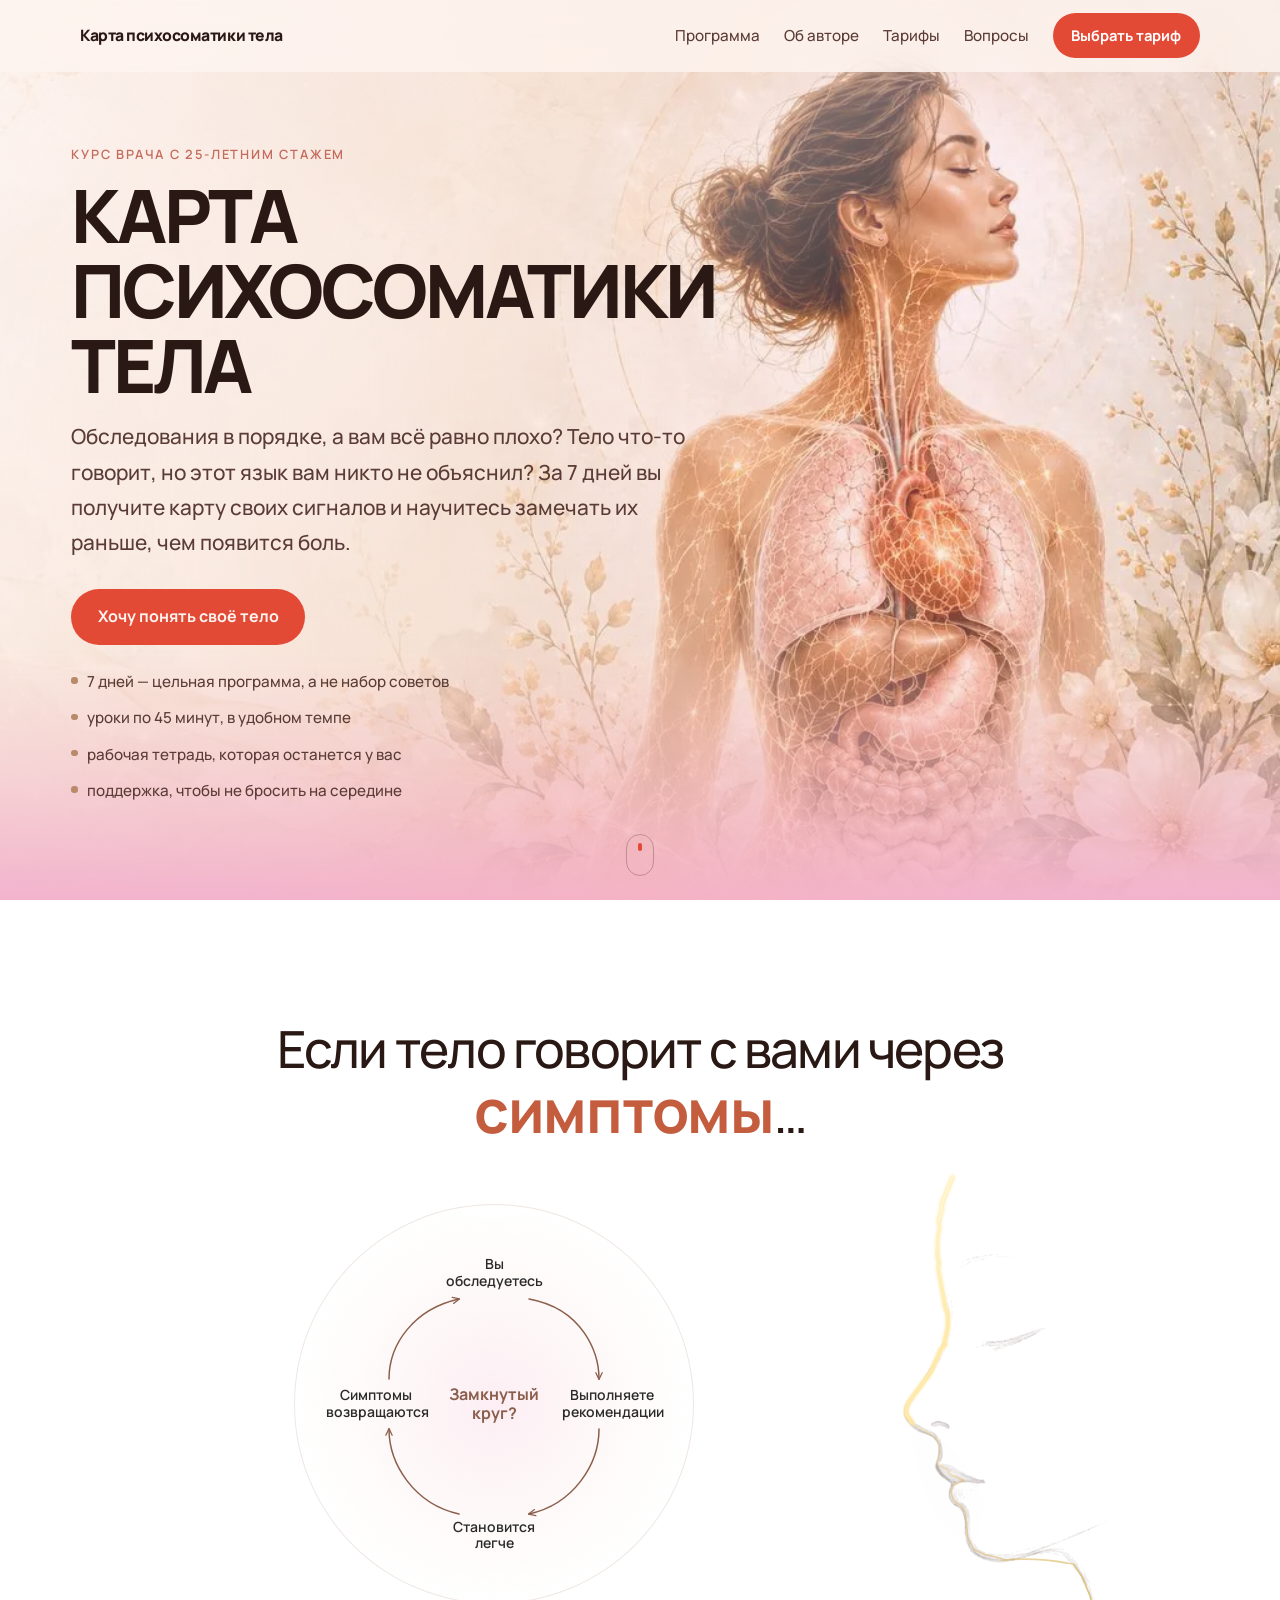
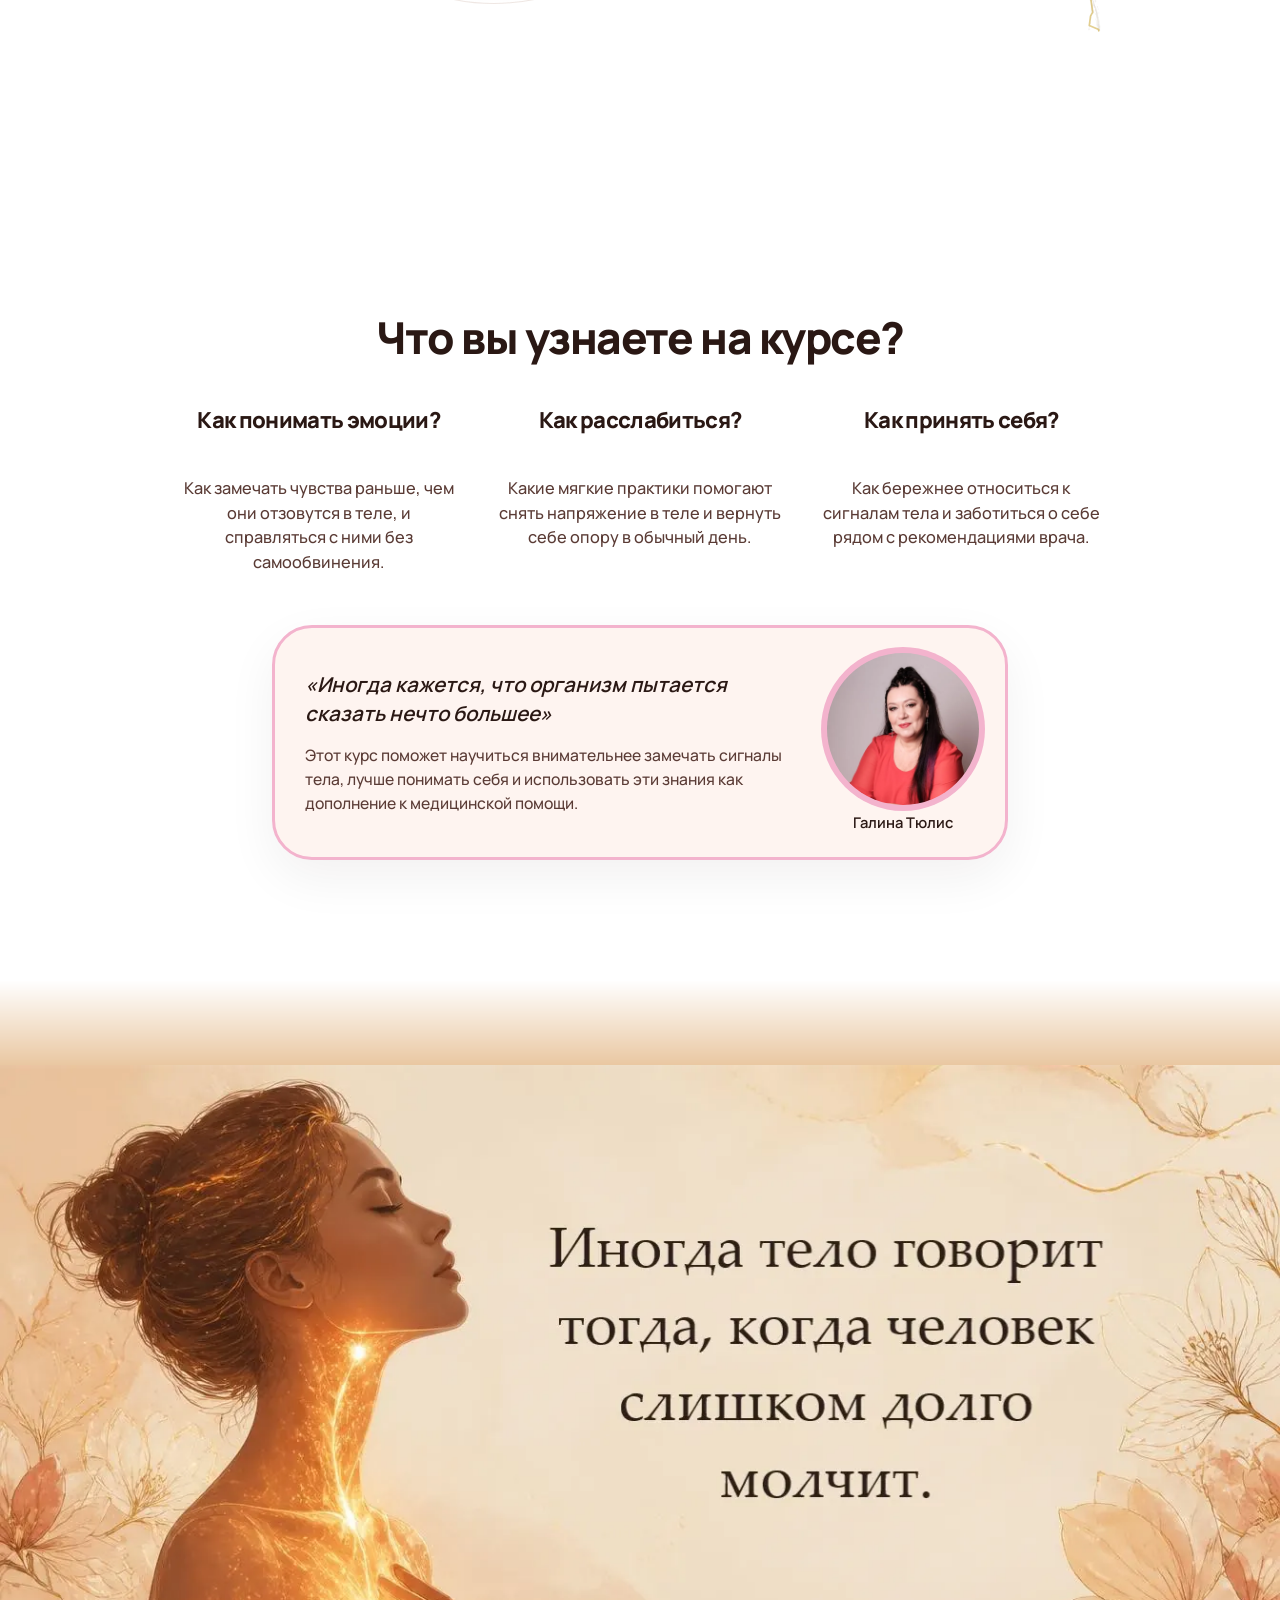
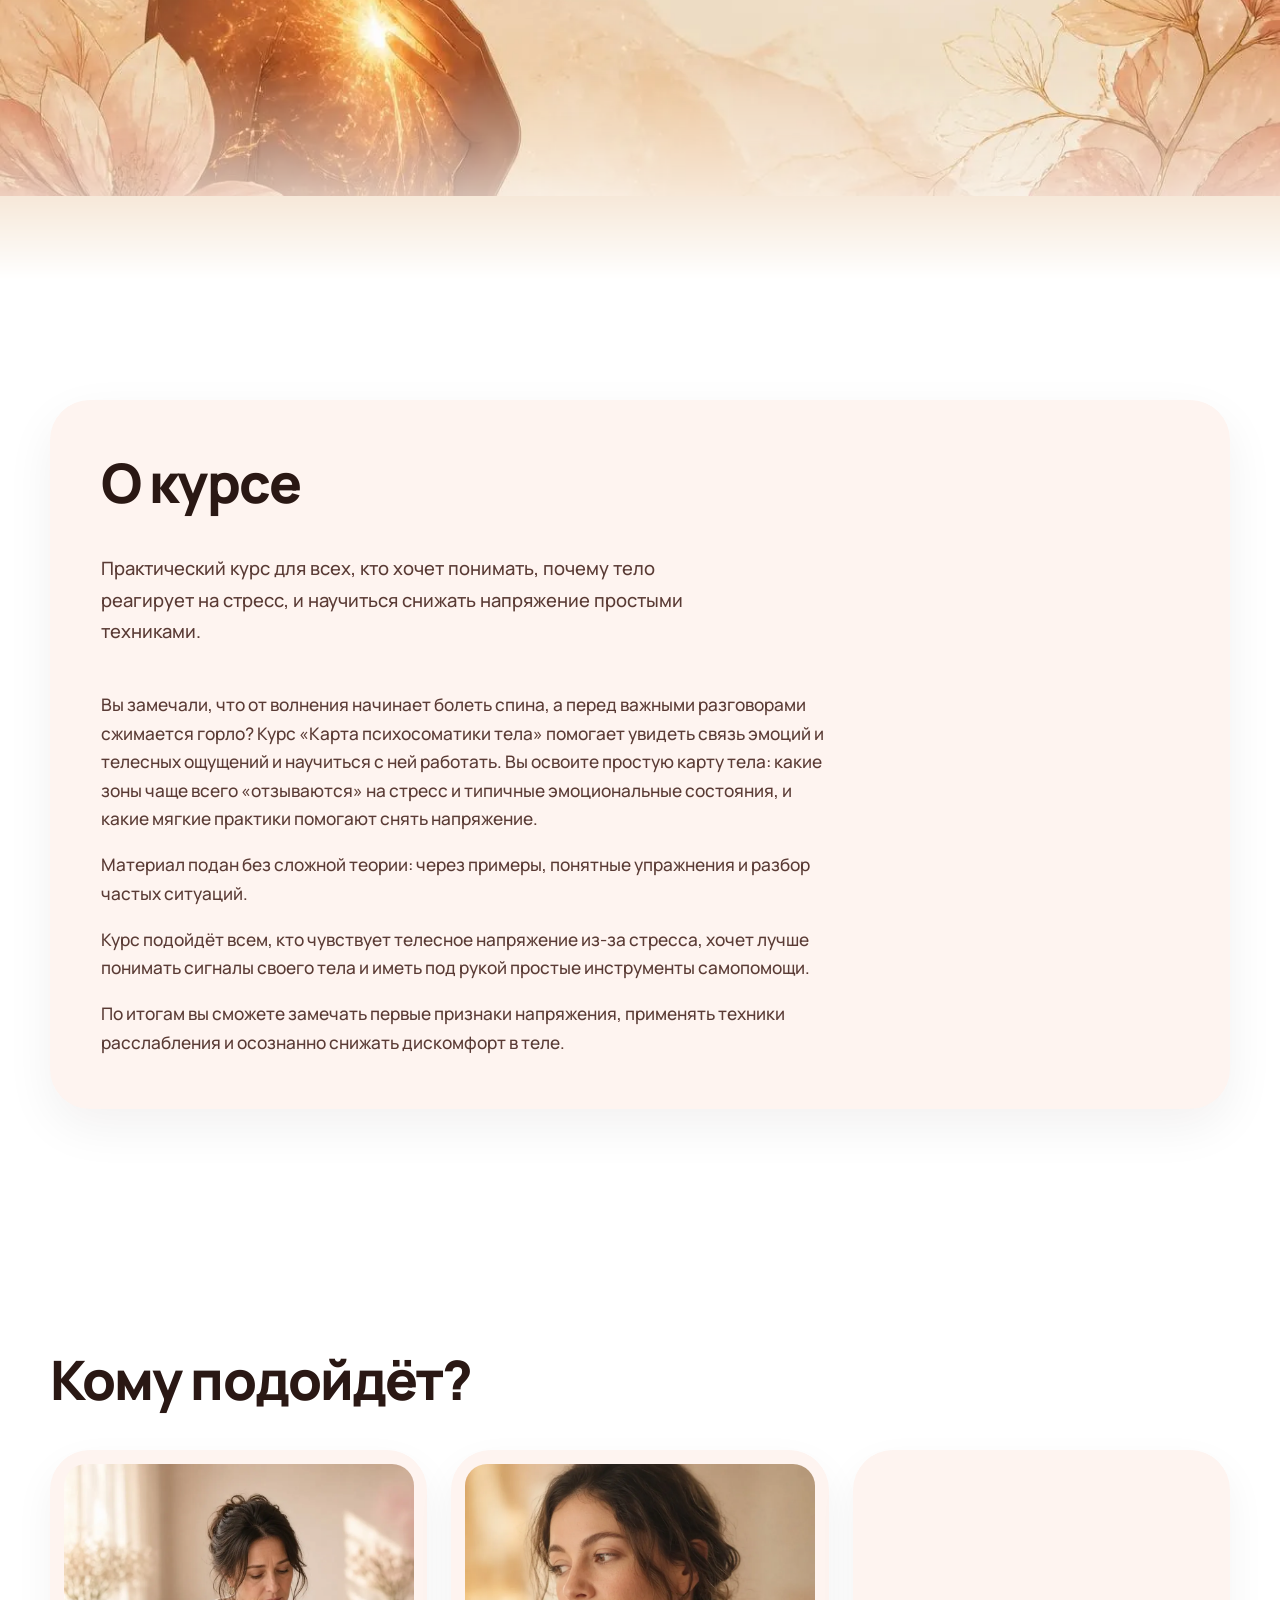
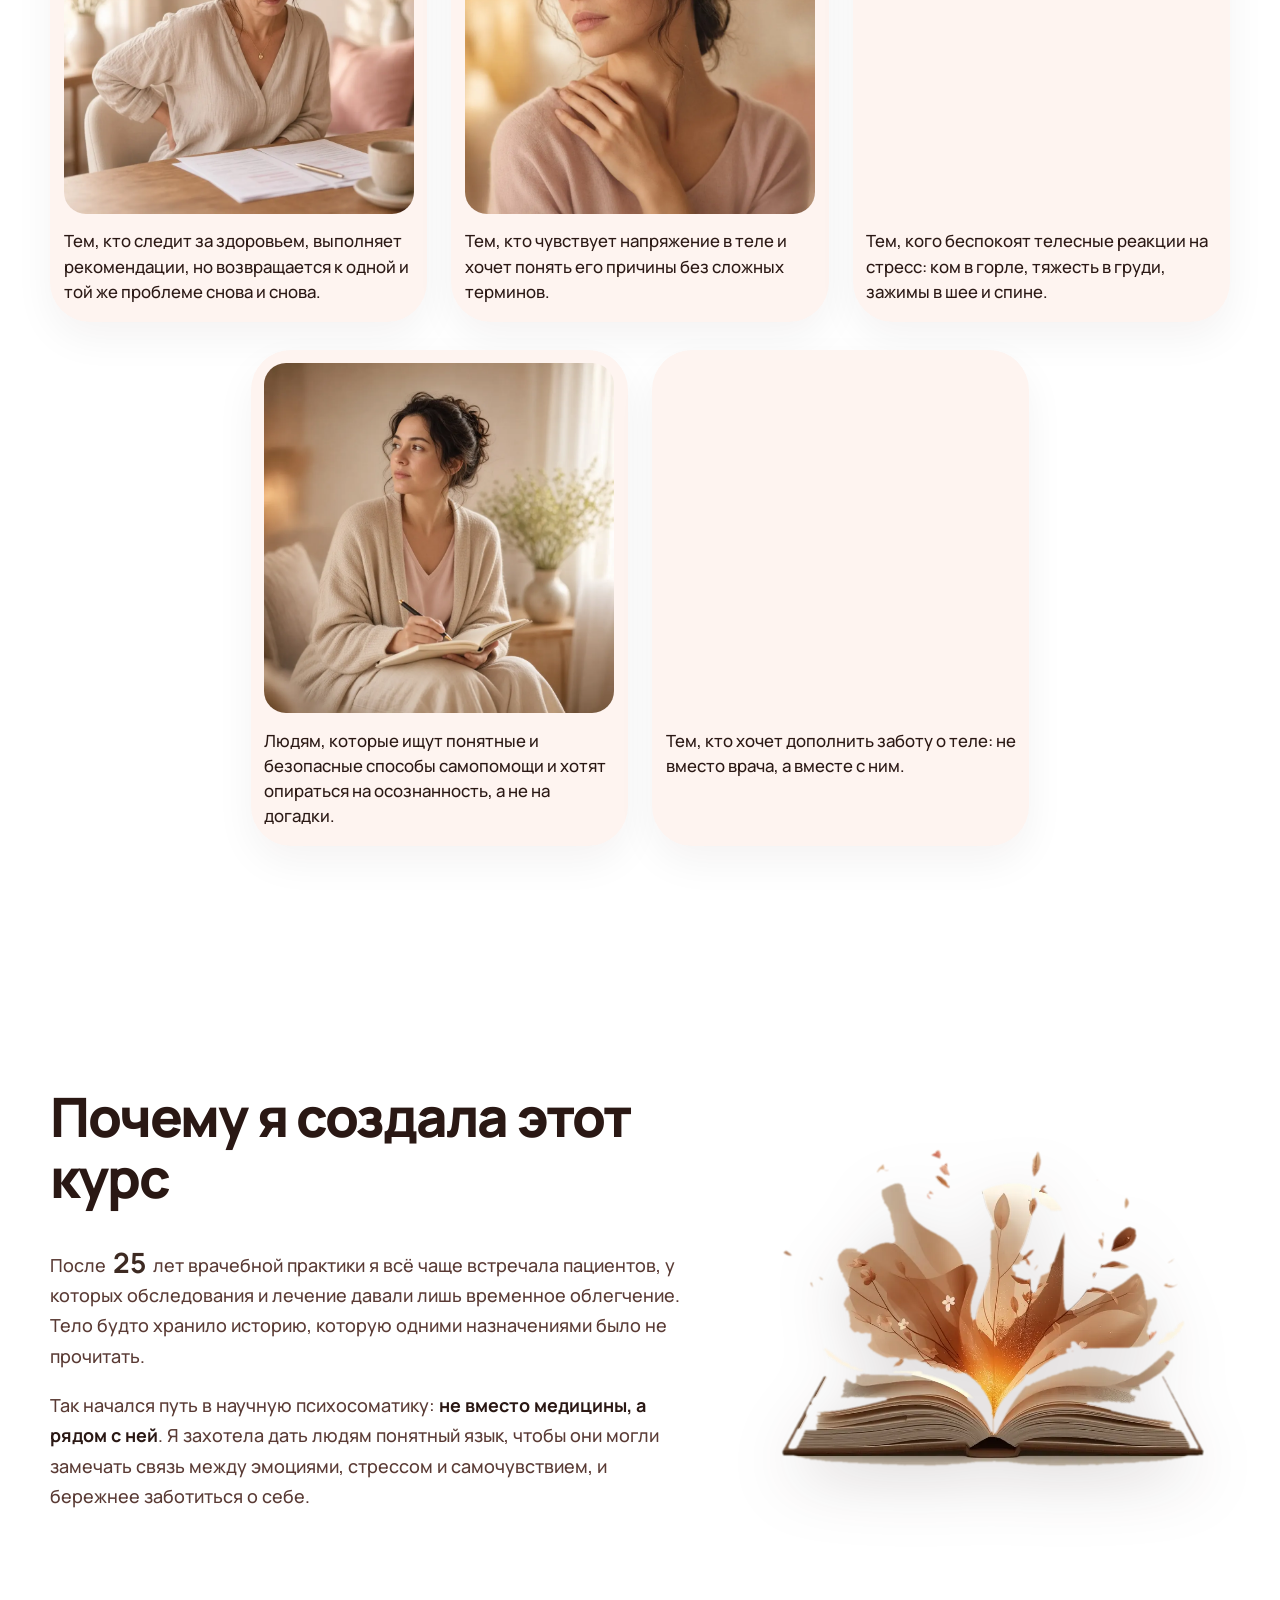
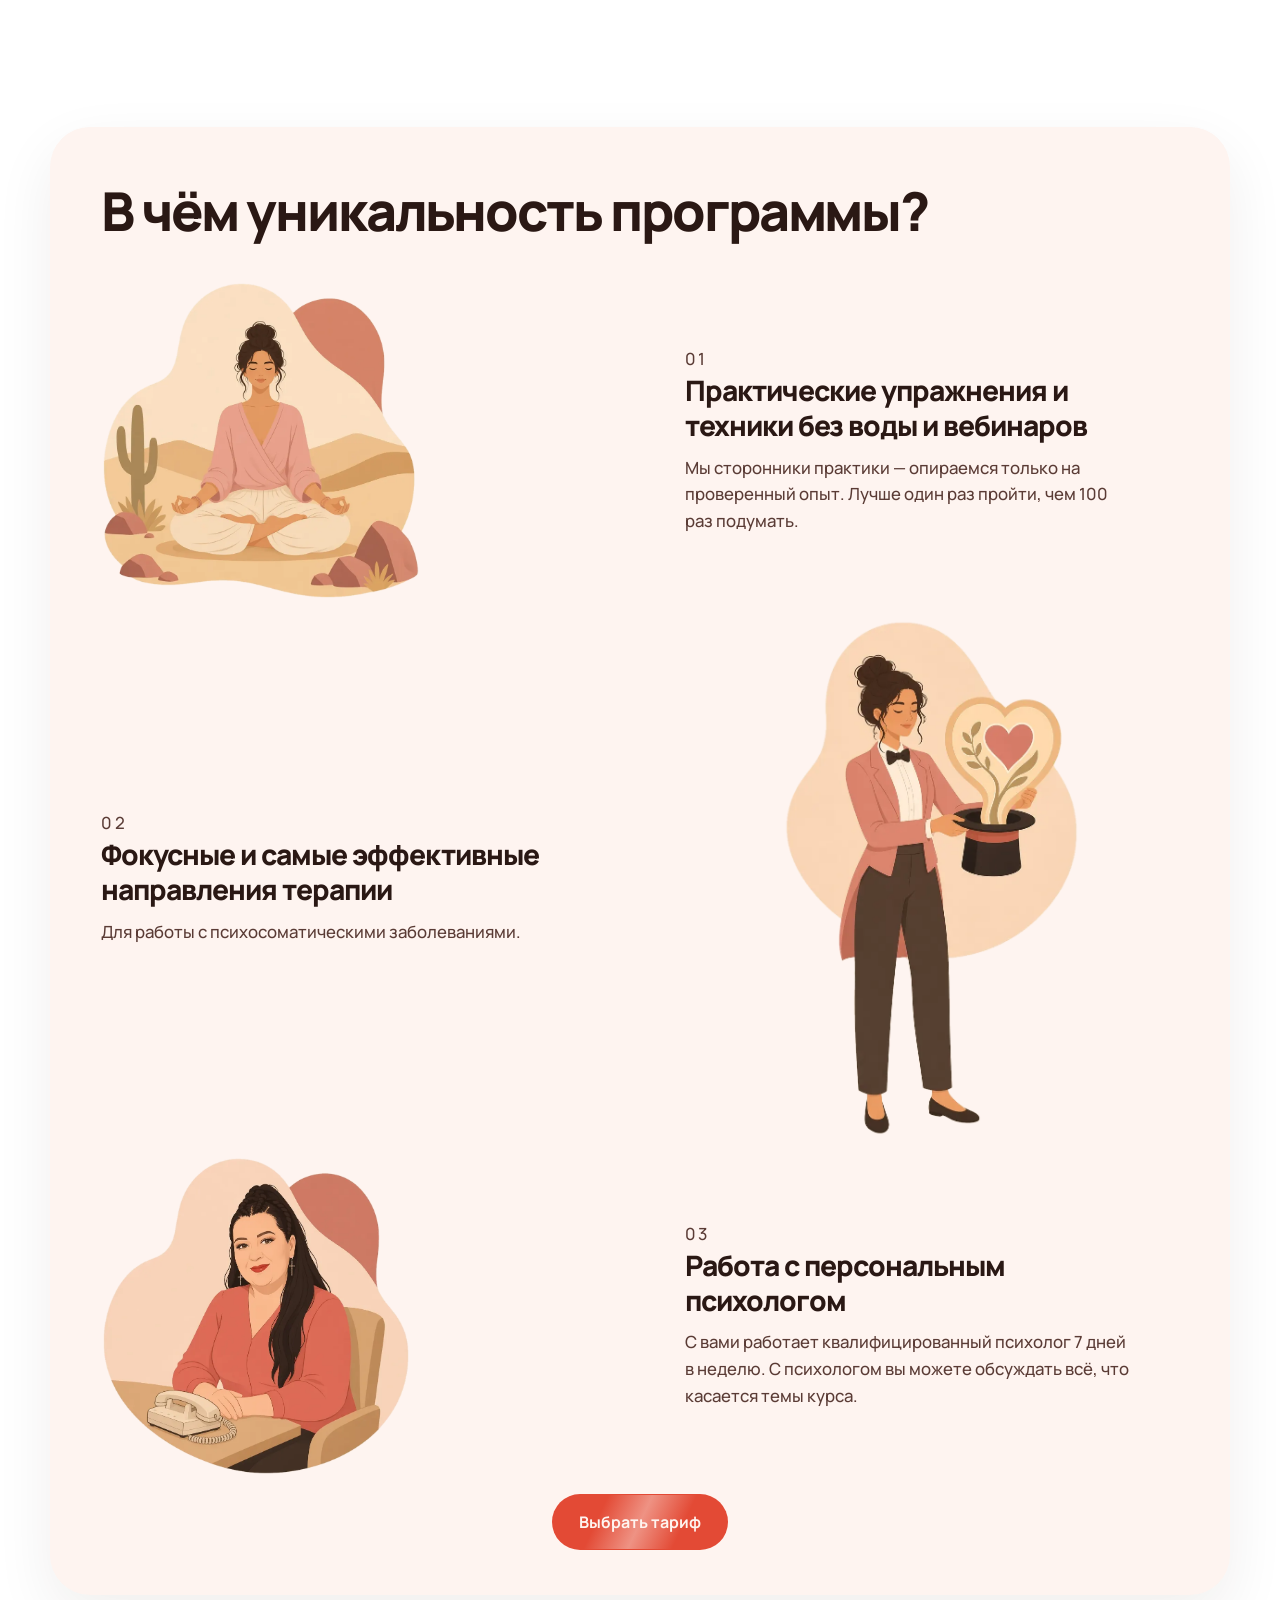
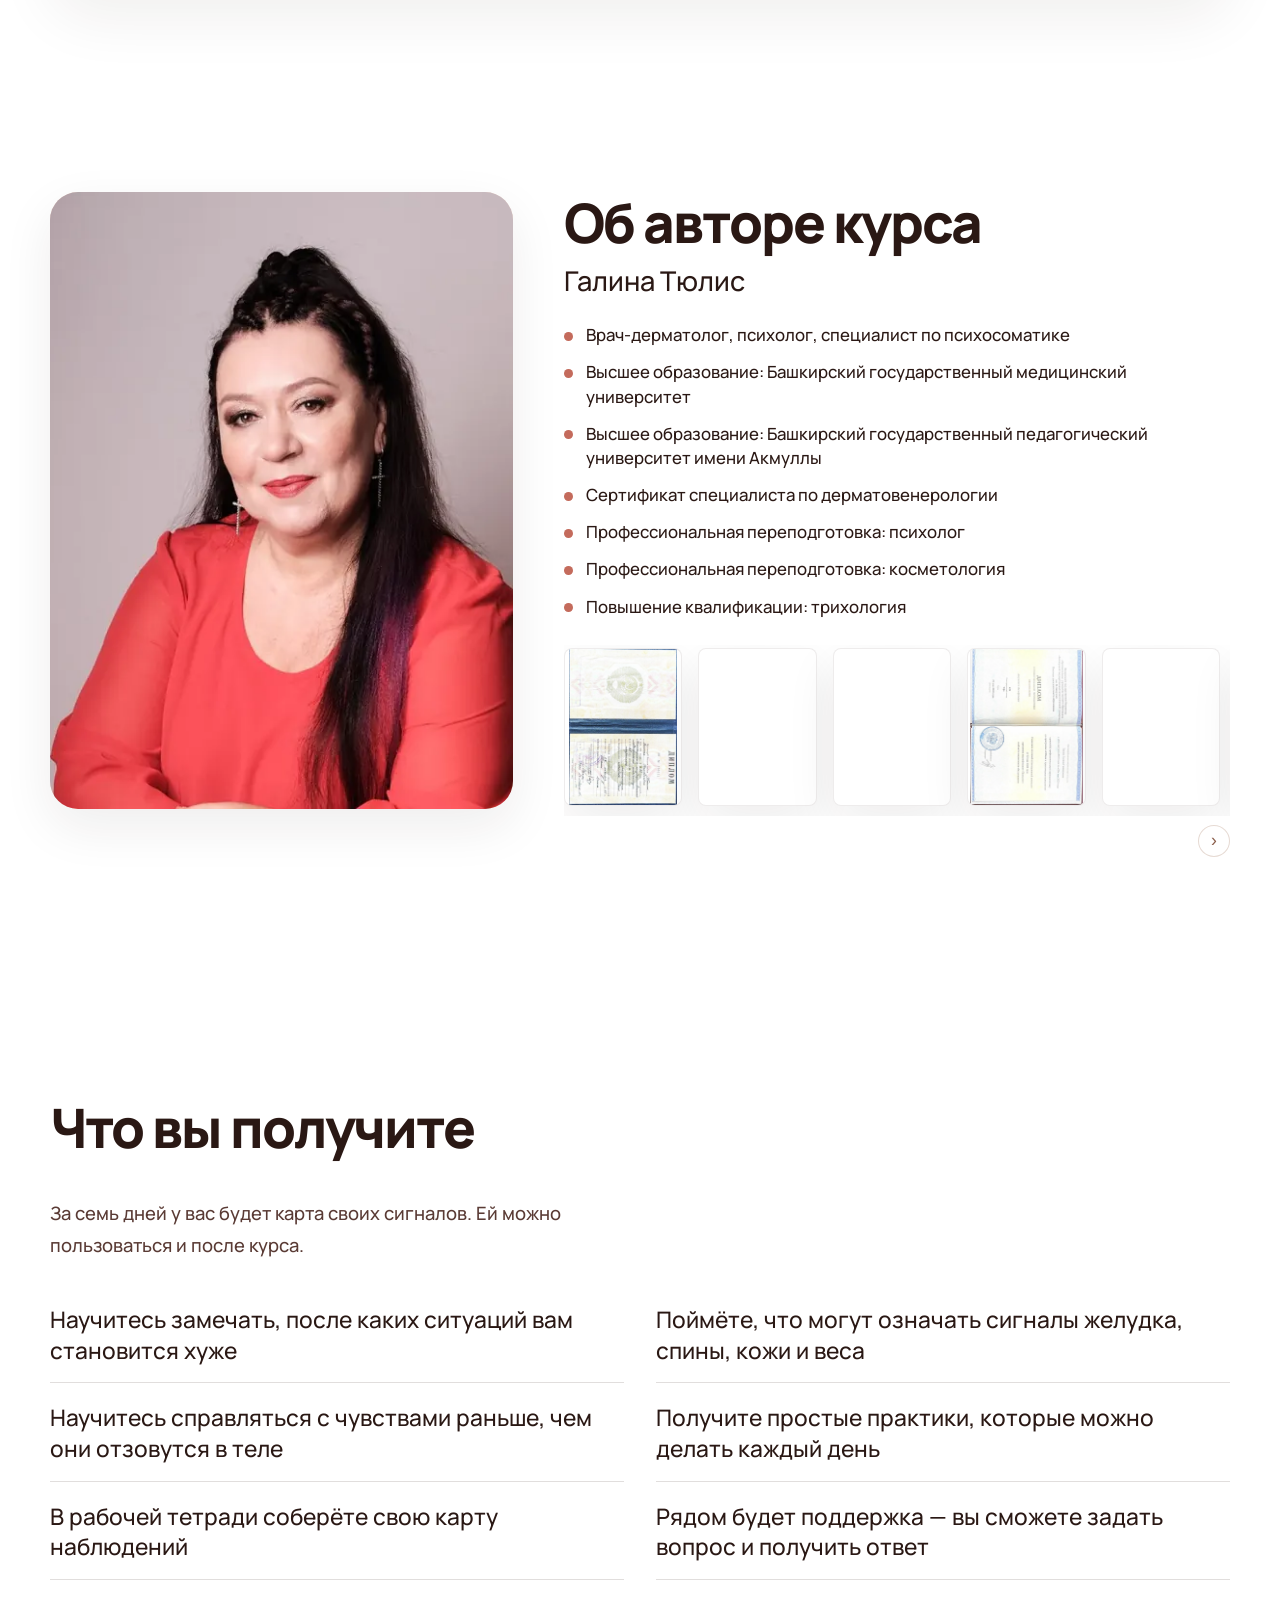
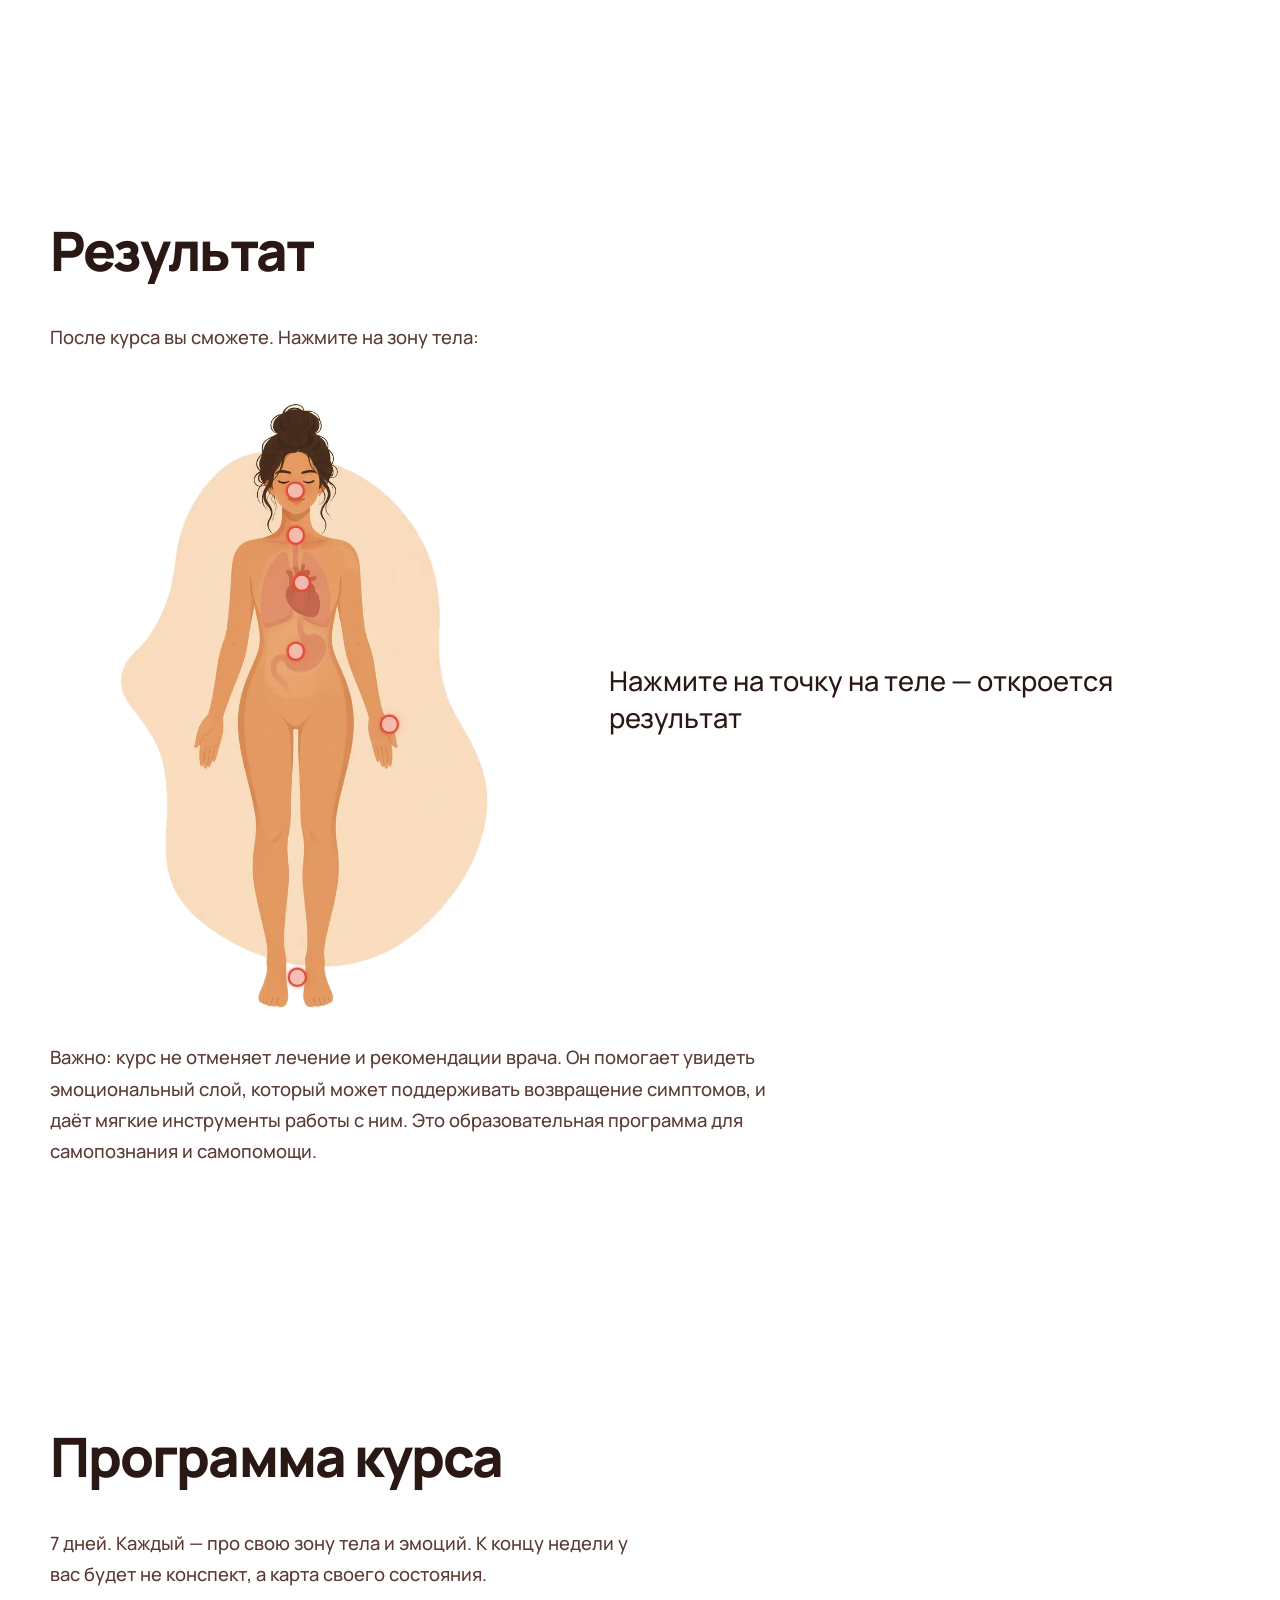
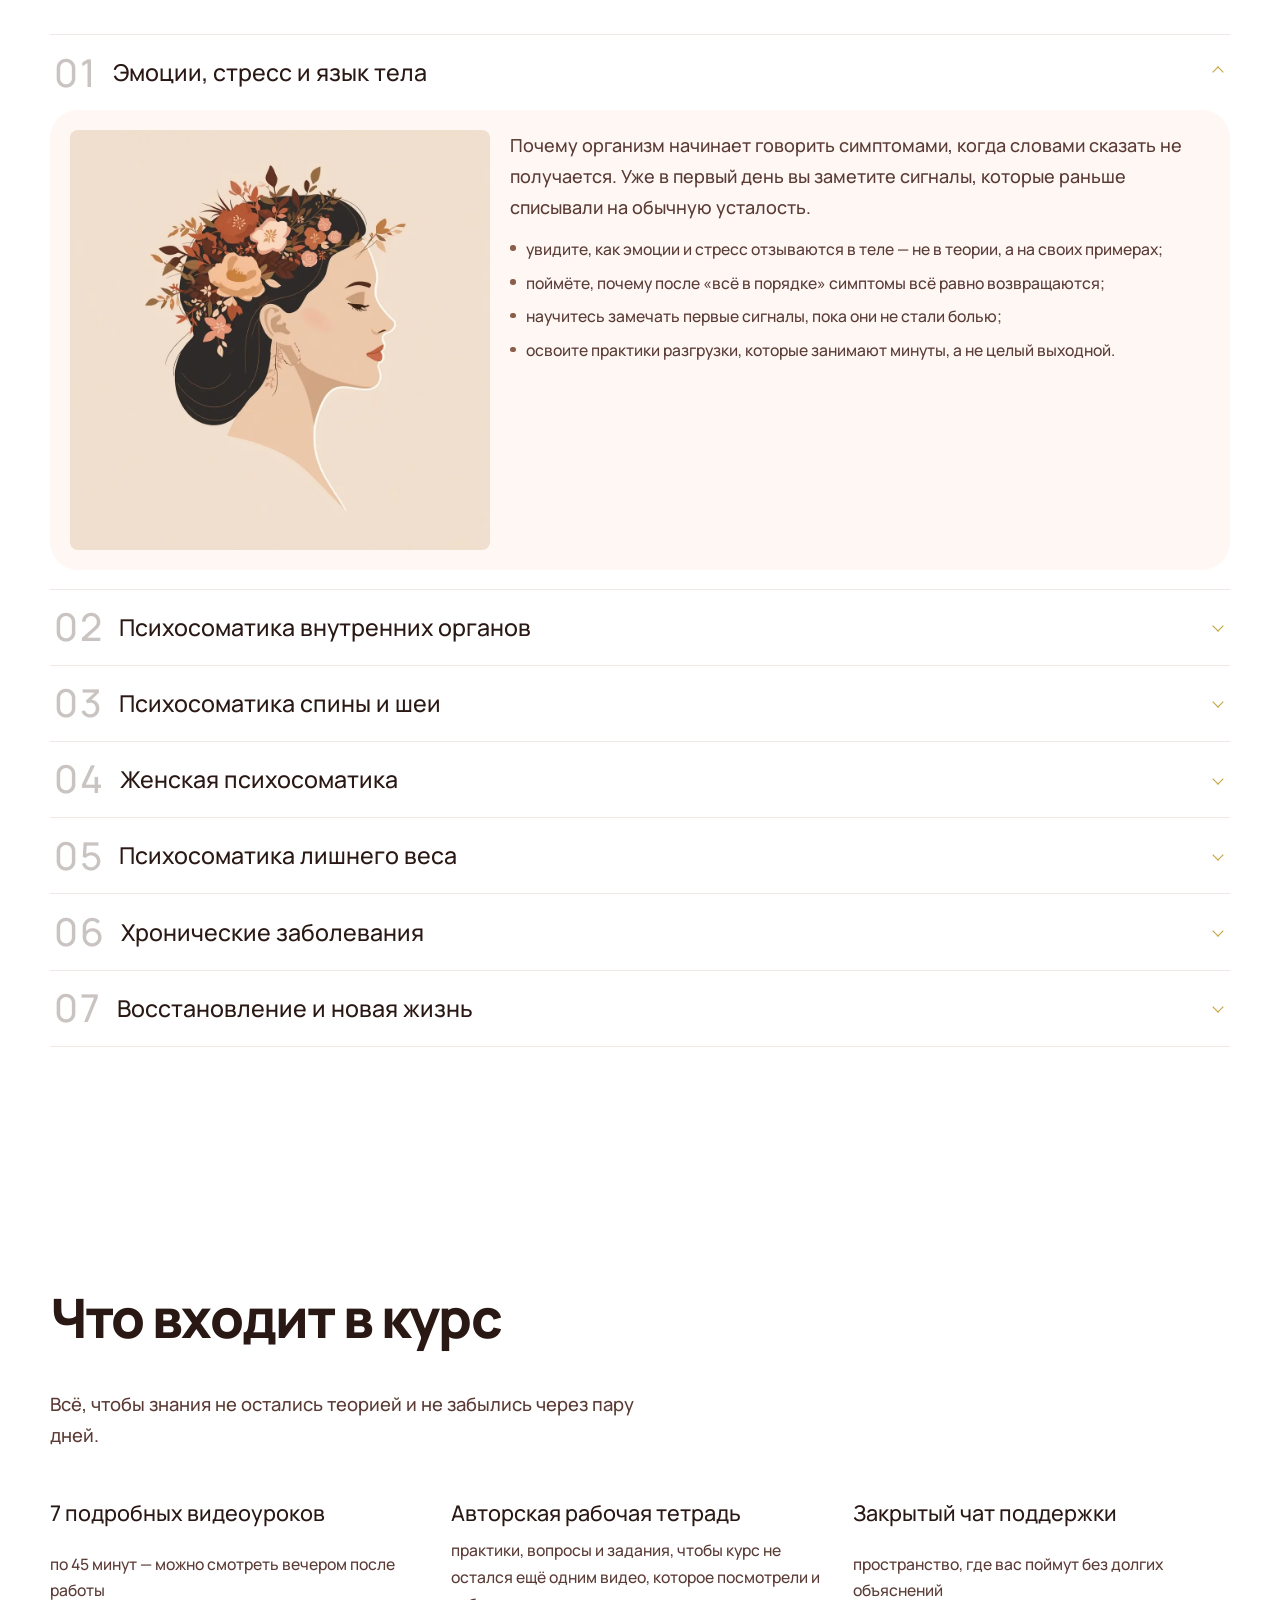
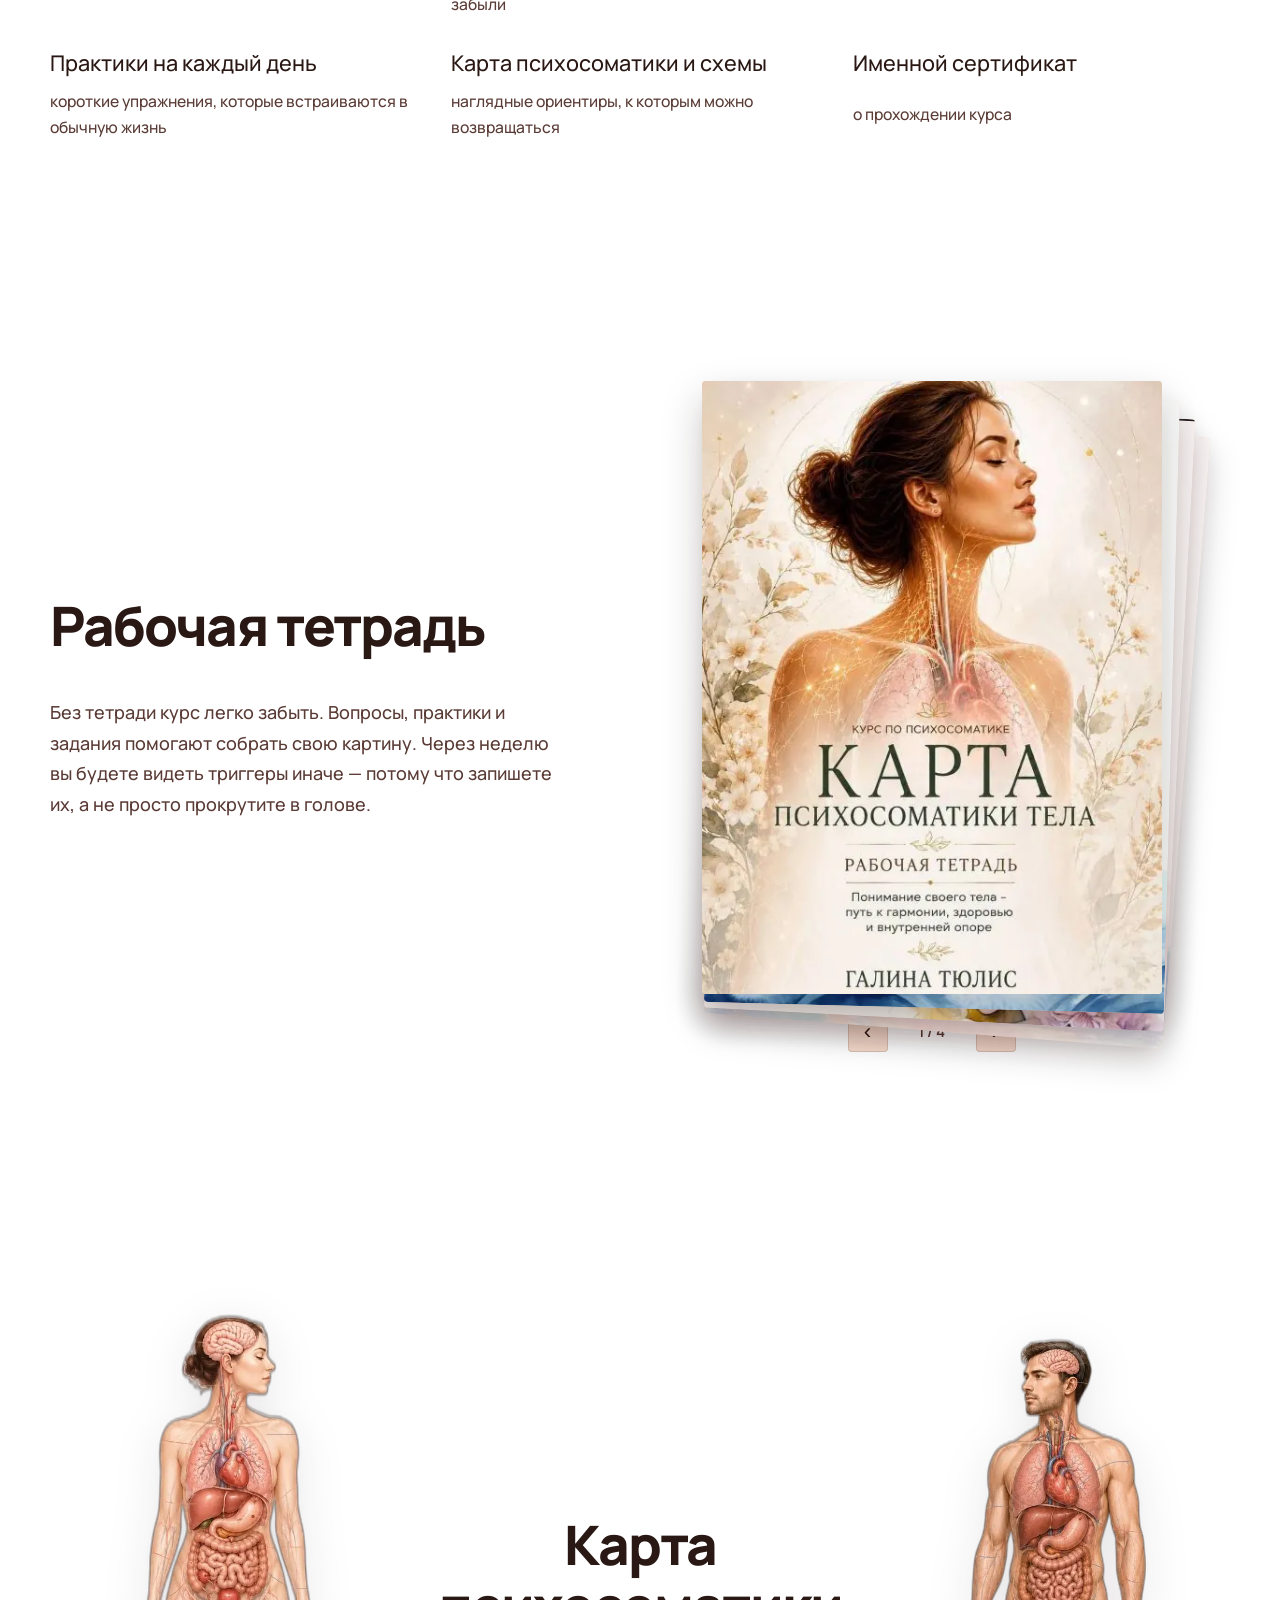
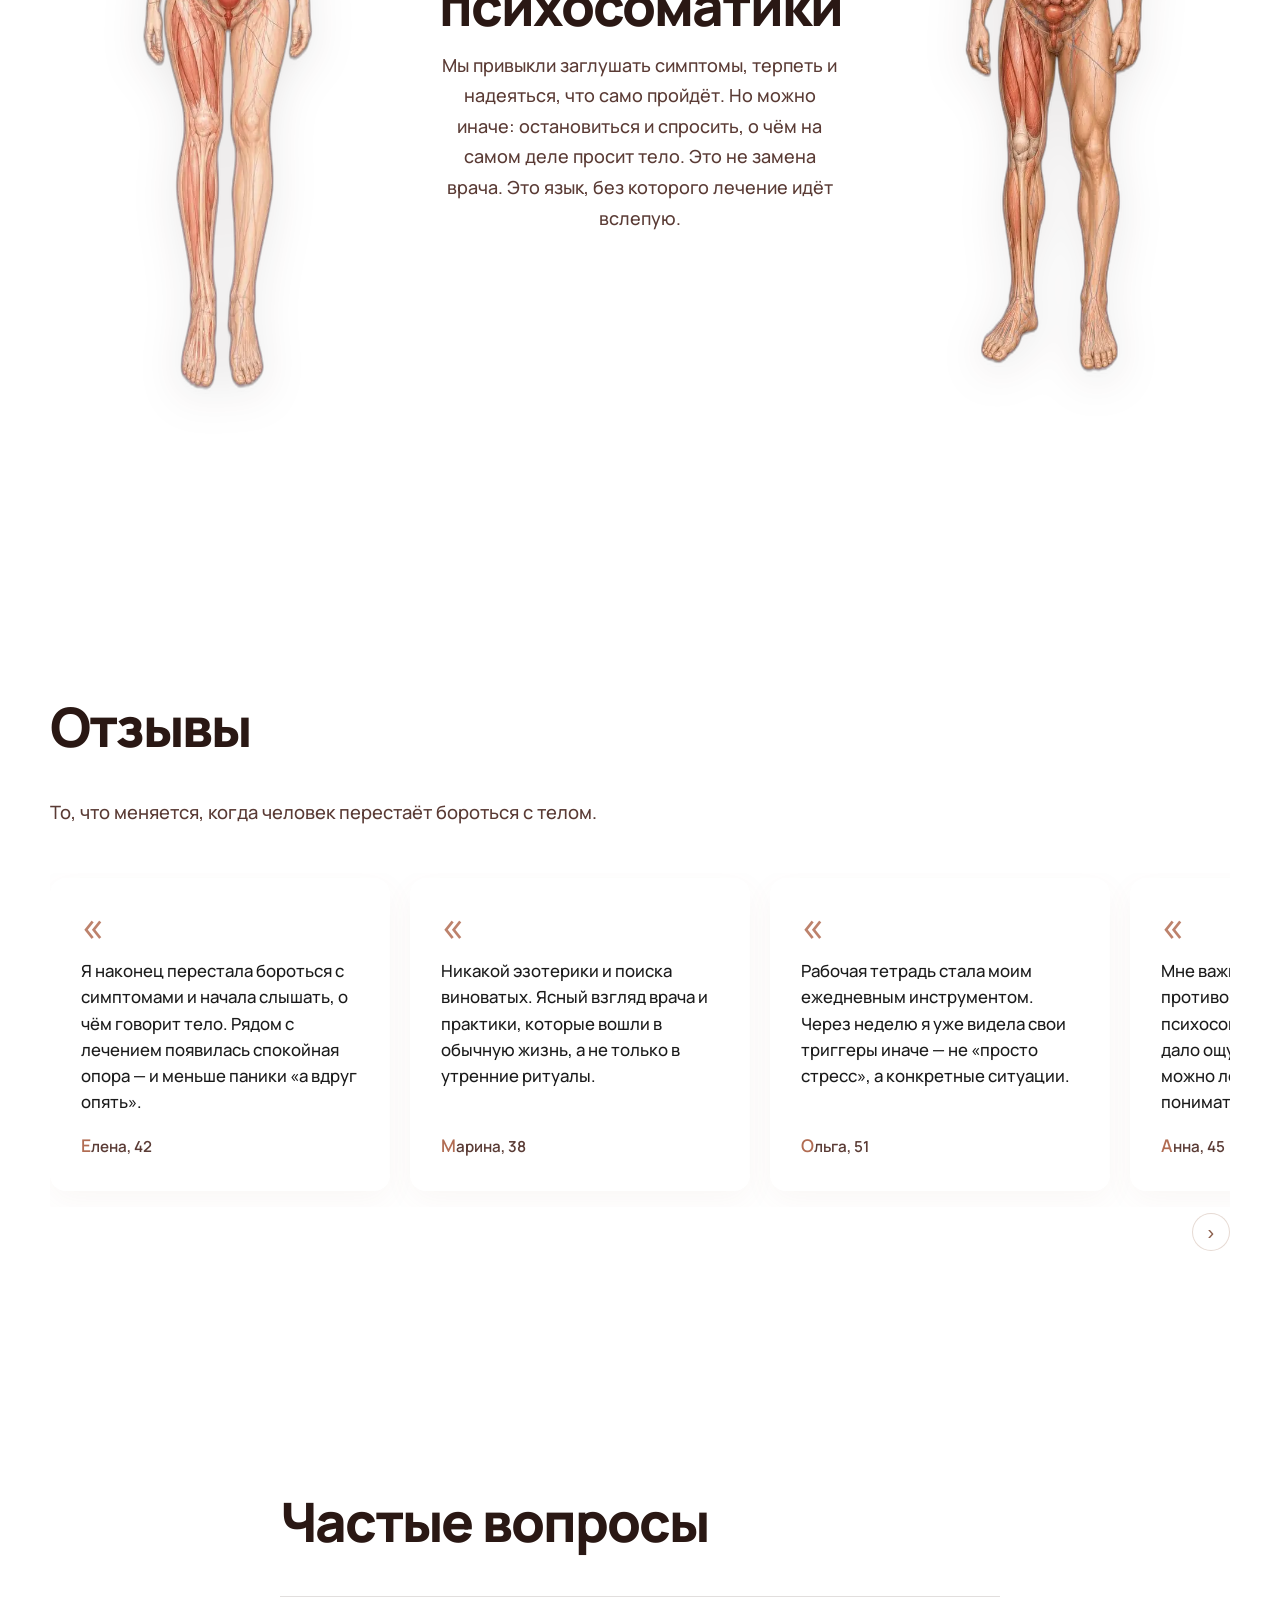
==== commit 0fdf3c9c: "Rebuild the await screen as three equal columns plus a quote plaque with portrait. Co-authored-by: C" ====
--- a/index.html
+++ b/index.html
@@ -7,7 +7,7 @@
   <meta name="description" content="Если обследования в порядке, а вам всё равно плохо — за 7 дней вы разберётесь в сигналах своего тела. Курс врача Галины Тюлис с 25-летним стажем." />
   <link rel="preload" href="media/hero.webp" as="image" />
   <link rel="preload" href="fonts/manrope-cyrillic.woff2" as="font" type="font/woff2" />
-  <link rel="stylesheet" href="styles.css?v=78" />
+  <link rel="stylesheet" href="styles.css?v=79" />
 </head>
 <body>
   <header class="site-header" id="top">
@@ -111,13 +111,22 @@
 
     <section class="section await" id="await">
       <div class="container await-wrap reveal">
-        <h2 class="await-title">Что вас ждёт на курсе? Вы узнаете:</h2>
+        <h2 class="await-title">Что вы узнаете на курсе?</h2>
         <div class="await-questions">
-          <p>Как <em>научиться понимать</em> эмоции? Как <em>справляться</em> со своими чувствами?</p>
-          <p>Как <em>расслабиться</em>?</p>
-          <p>Как <em>принять себя</em>?</p>
-        </div>
-        <div class="await-quote-row">
+          <article>
+            <h3>Как понимать эмоции?</h3>
+            <p>Как замечать чувства раньше, чем они отзовутся в теле, и справляться с ними без самообвинения.</p>
+          </article>
+          <article>
+            <h3>Как расслабиться?</h3>
+            <p>Какие мягкие практики помогают снять напряжение в теле и вернуть себе опору в обычный день.</p>
+          </article>
+          <article>
+            <h3>Как принять себя?</h3>
+            <p>Как бережнее относиться к сигналам тела и заботиться о себе рядом с рекомендациями врача.</p>
+          </article>
+        </div>
+        <div class="await-plaque">
           <blockquote class="await-quote">
             <p>«Иногда кажется, что организм пытается сказать нечто большее»</p>
             <p class="await-quote-note">Этот курс поможет научиться внимательнее замечать сигналы тела, лучше понимать себя и использовать эти знания как дополнение к медицинской помощи.</p>
--- a/styles.css
+++ b/styles.css
@@ -819,59 +819,74 @@
 }
 
 .await-title {
-  max-width: 22ch;
-  margin: 0 auto 2.4rem;
-  font-size: clamp(1.7rem, 3.6vw, 2.55rem);
-  font-weight: 700;
-  line-height: 1.25;
+  max-width: 18ch;
+  margin: 0 auto 2.6rem;
+  font-size: clamp(1.85rem, 4vw, 2.75rem);
+  font-weight: 800;
+  line-height: 1.2;
+  letter-spacing: -0.035em;
+  color: var(--ink);
+}
+
+.await-questions {
+  display: grid;
+  grid-template-columns: repeat(3, minmax(0, 1fr));
+  gap: 1.75rem 2.25rem;
+  max-width: 58rem;
+  margin: 0 auto;
+  align-items: stretch;
+}
+
+.await-questions article {
+  display: flex;
+  flex-direction: column;
+  gap: 0.7rem;
+  min-height: 100%;
+  text-align: center;
+}
+
+.await-questions h3 {
+  margin: 0;
+  min-height: 2.7em;
+  font-size: clamp(1.15rem, 1.9vw, 1.38rem);
+  font-weight: 800;
+  line-height: 1.3;
   letter-spacing: -0.03em;
-  color: var(--sage);
-}
-
-.await-questions {
-  display: grid;
-  grid-template-columns: repeat(3, minmax(0, 1fr));
-  gap: 1.5rem 2rem;
-  max-width: 54rem;
-  margin: 0 auto;
+  color: var(--ink);
 }
 
 .await-questions p {
   margin: 0;
-  font-size: clamp(1.05rem, 1.8vw, 1.28rem);
-  font-weight: 600;
-  line-height: 1.4;
-  color: var(--ink);
-}
-
-.await-questions em {
-  font-style: normal;
-  color: var(--sage);
-}
-
-.await-quote-row {
-  display: flex;
+  font-size: 1.02rem;
+  font-weight: 500;
+  line-height: 1.5;
+  color: var(--ink-soft);
+}
+
+.await-plaque {
+  display: grid;
+  grid-template-columns: minmax(0, 1fr) auto;
   align-items: center;
-  justify-content: center;
-  width: min(40rem, 100%);
-  margin: 3.25rem auto 0;
-}
-
-.await-quote {
-  margin: 0;
-  flex: 1;
-  min-width: 0;
-  padding: 1.45rem 5.5rem 1.45rem 1.7rem;
+  gap: 1.5rem 1.75rem;
+  width: min(46rem, 100%);
+  margin: 3.15rem auto 0;
+  padding: 1.6rem 1.6rem 1.6rem 1.9rem;
   background: var(--cream);
   border: 3px solid var(--pink);
-  border-radius: 1.35rem;
+  border-radius: var(--radius-lg);
+  box-shadow: 0 18px 50px rgba(42, 24, 20, 0.06);
   text-align: left;
 }
 
+.await-quote {
+  margin: 0;
+  min-width: 0;
+}
+
 .await-quote p {
   margin: 0;
   font-family: var(--font-display);
-  font-size: clamp(1.05rem, 1.8vw, 1.22rem);
+  font-size: clamp(1.08rem, 1.8vw, 1.28rem);
   font-style: italic;
   font-weight: 600;
   line-height: 1.45;
@@ -889,28 +904,26 @@
 }
 
 .await-portrait {
-  position: relative;
-  z-index: 1;
-  flex-shrink: 0;
-  width: 10.5rem;
-  margin: 0 0 0 -4.6rem;
+  margin: 0;
+  width: 9.5rem;
   text-align: center;
 }
 
 .await-portrait img {
-  width: 10.5rem;
-  height: 10.5rem;
+  width: 9.5rem;
+  height: 9.5rem;
   object-fit: cover;
   object-position: center 12%;
   border-radius: 50%;
   background: var(--pink);
-  box-shadow: 0 0 0 7px var(--pink), 0 12px 28px rgba(42, 24, 20, 0.12);
+  box-shadow: 0 0 0 6px var(--pink);
 }
 
 .await-portrait figcaption {
-  margin-top: 0.55rem;
+  margin-top: 0.5rem;
   font-size: 0.92rem;
   font-weight: 600;
+  line-height: 1.25;
   color: var(--ink);
 }
 
@@ -3007,22 +3020,19 @@
 
   .await-questions {
     grid-template-columns: 1fr;
-    gap: 1.1rem;
+    gap: 1.35rem;
     max-width: 28rem;
   }
 
-  .await-quote-row {
-    flex-direction: column;
-    width: min(26rem, 100%);
-  }
-
-  .await-quote {
-    padding: 1.3rem 1.3rem 4.5rem;
+  .await-questions h3 {
+    min-height: 0;
+  }
+
+  .await-plaque {
+    grid-template-columns: 1fr;
+    justify-items: center;
     text-align: center;
-  }
-
-  .await-portrait {
-    margin: -3.6rem 0 0;
+    padding: 1.4rem 1.2rem 1.35rem;
   }
 
   .final-image {
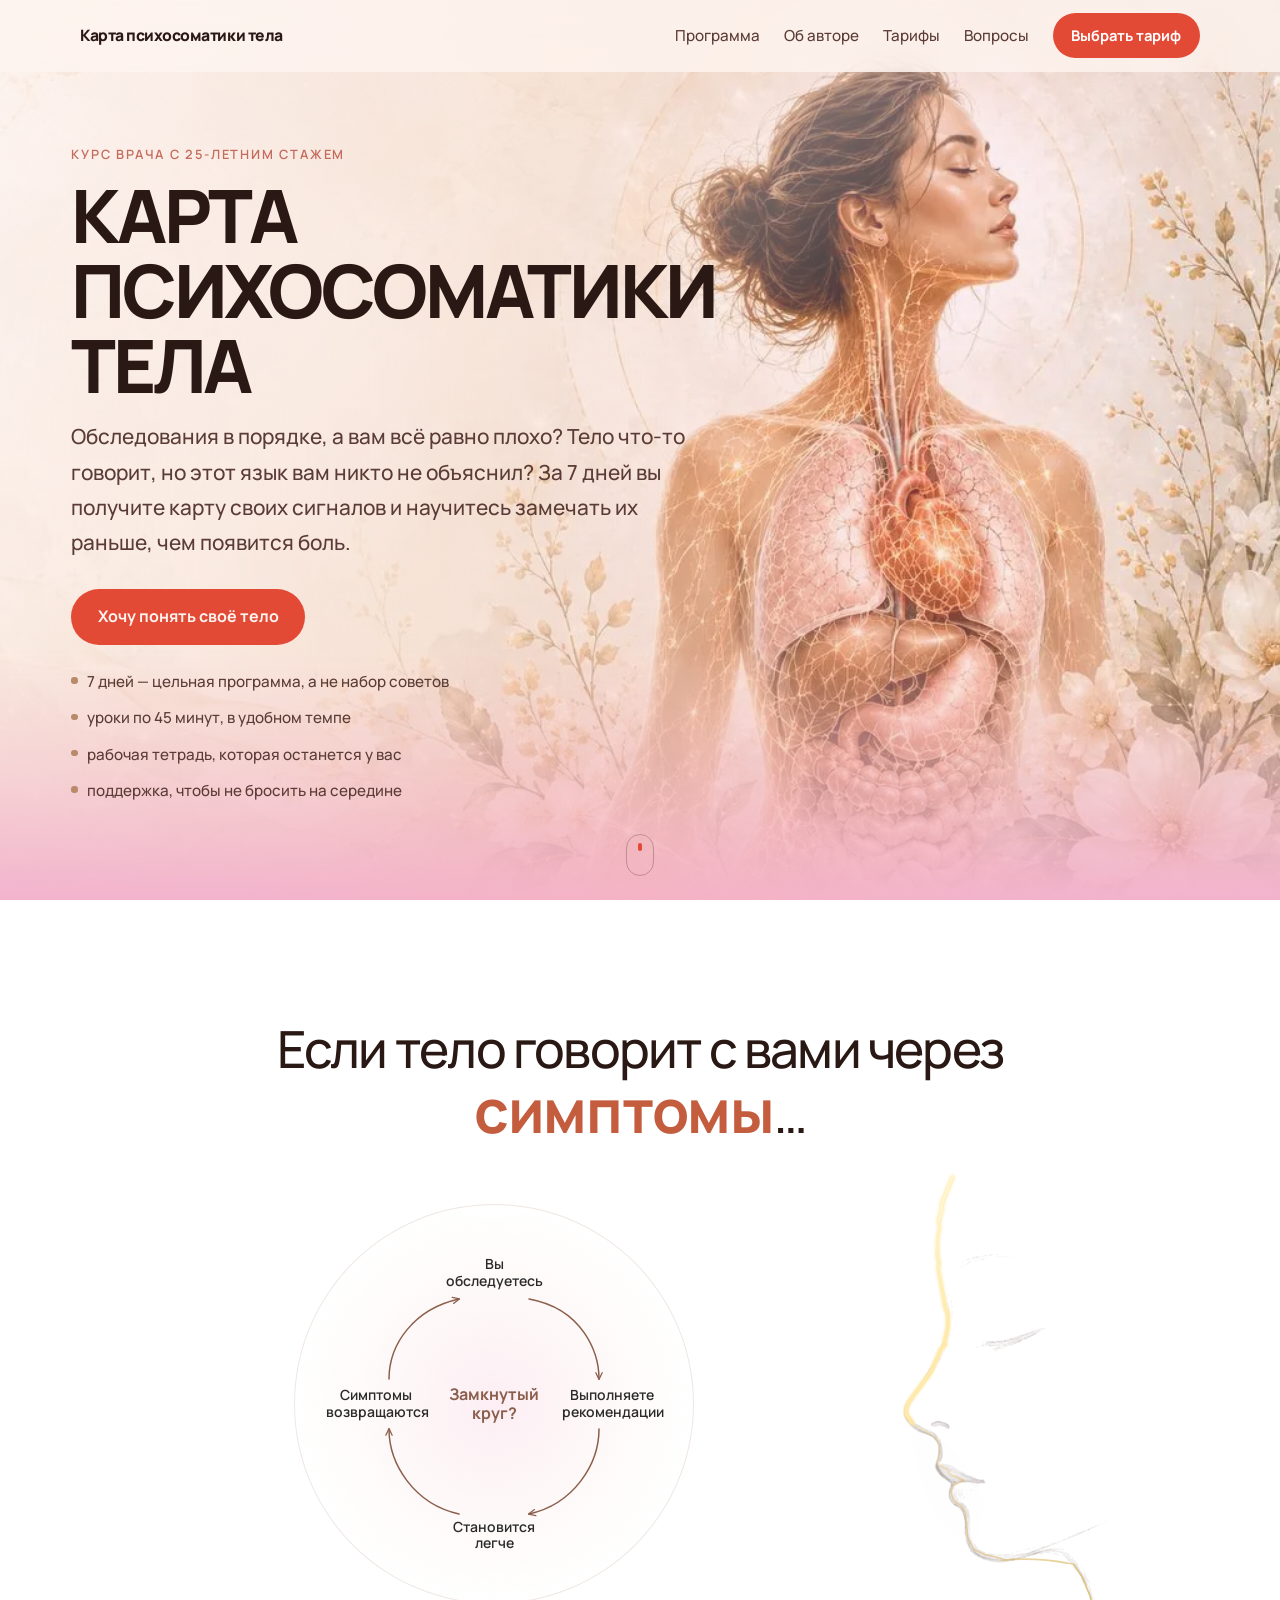
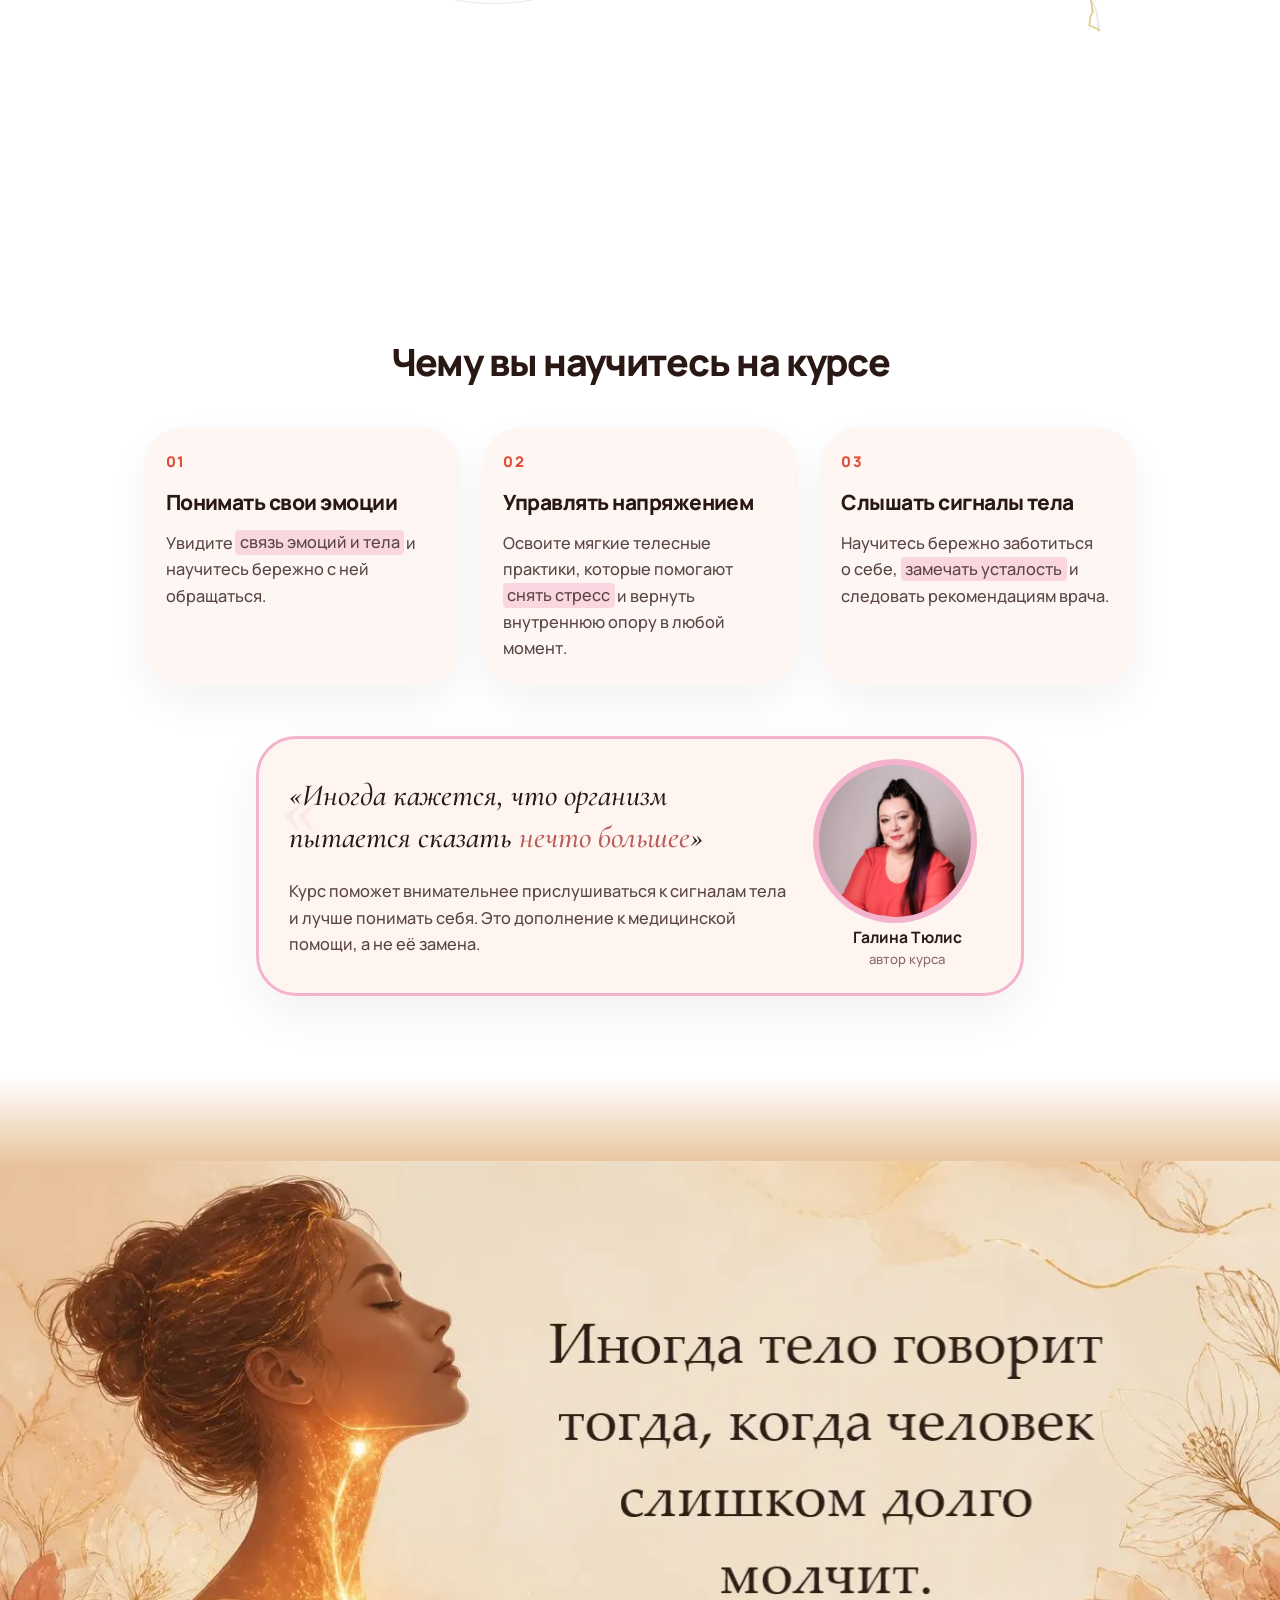
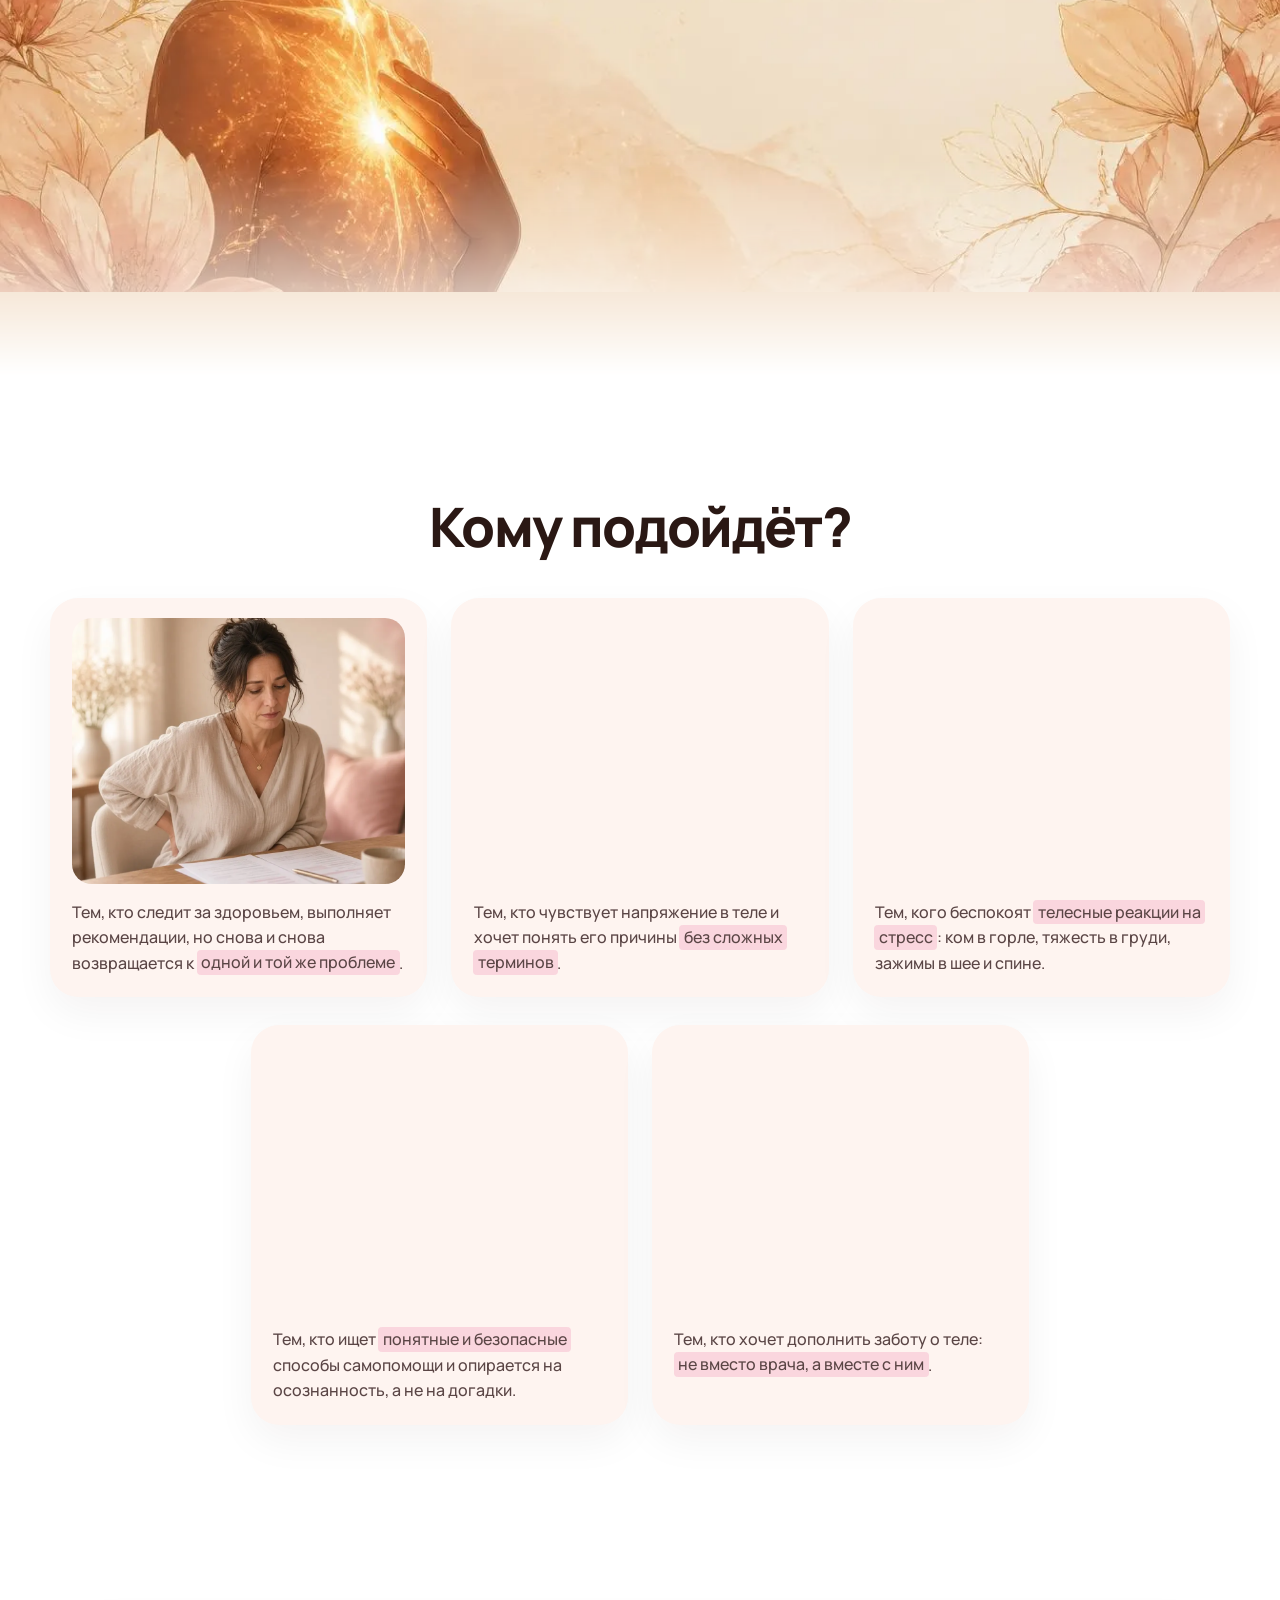
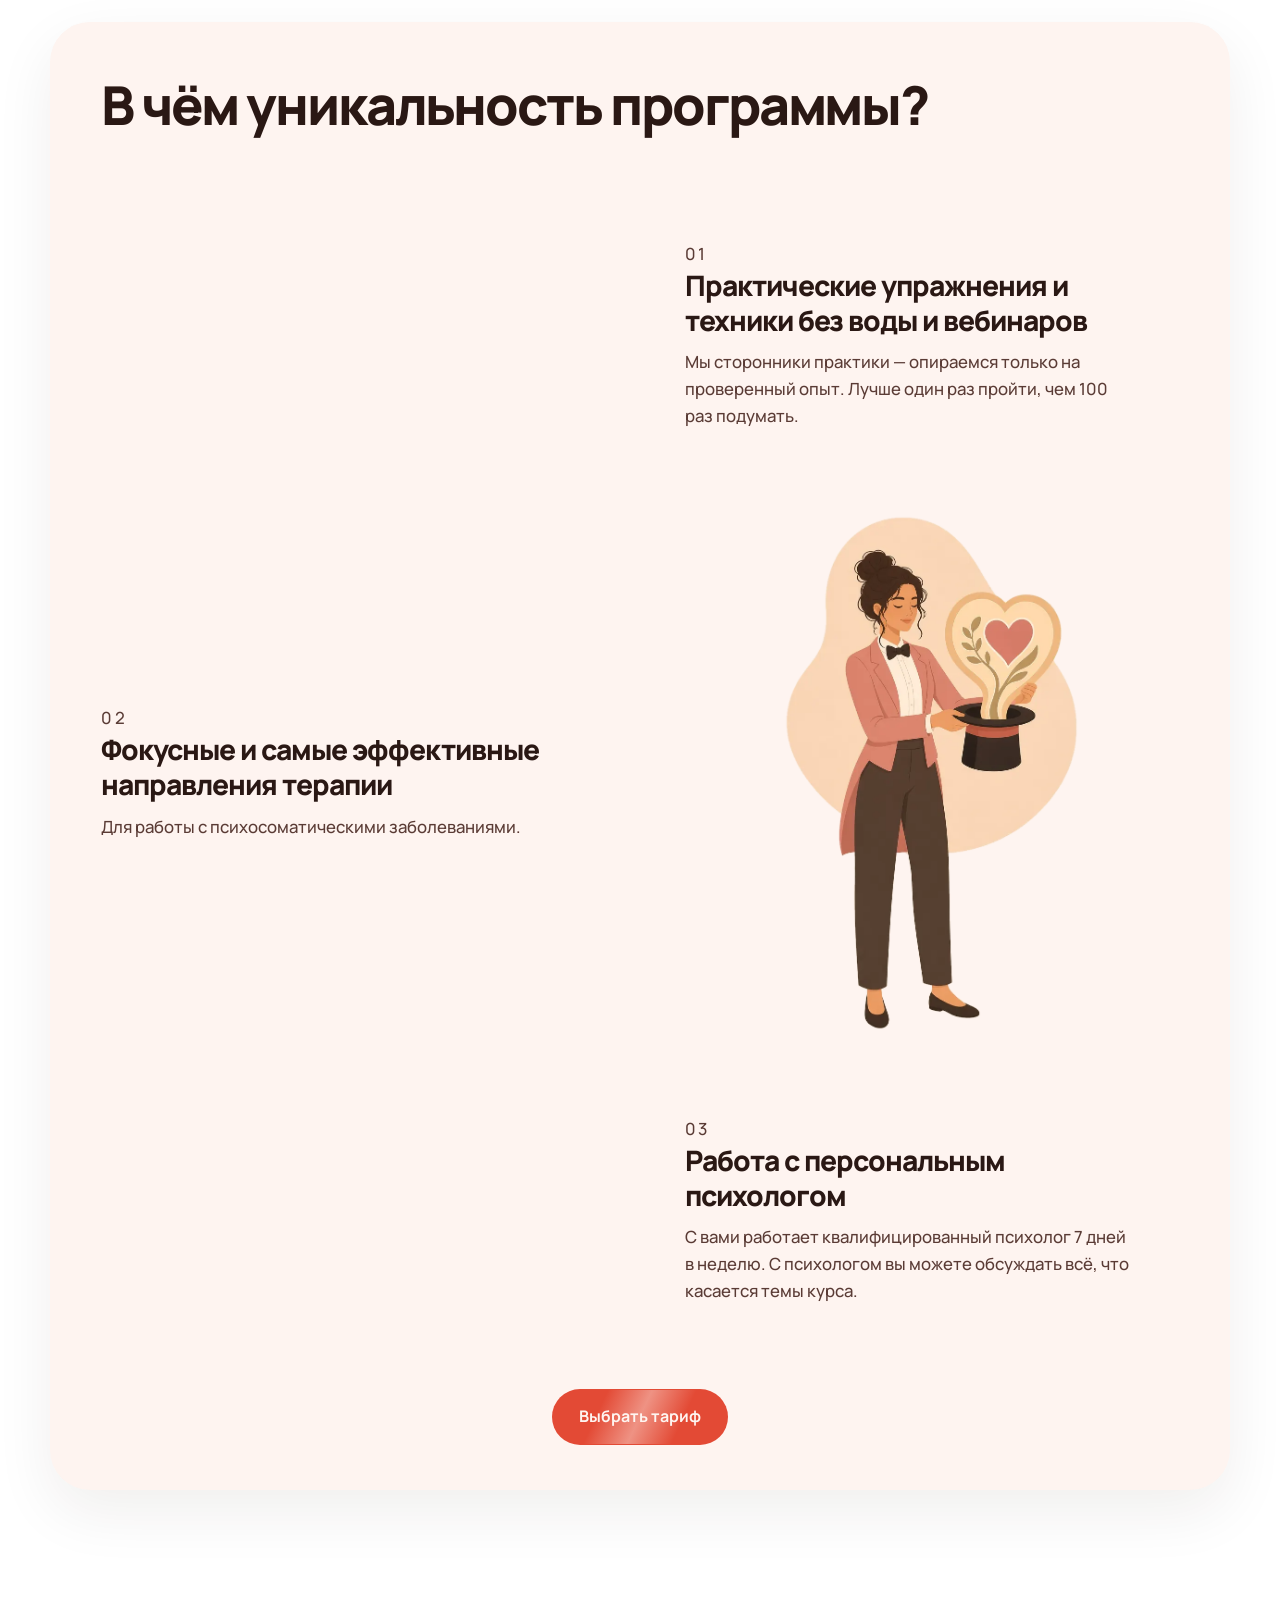
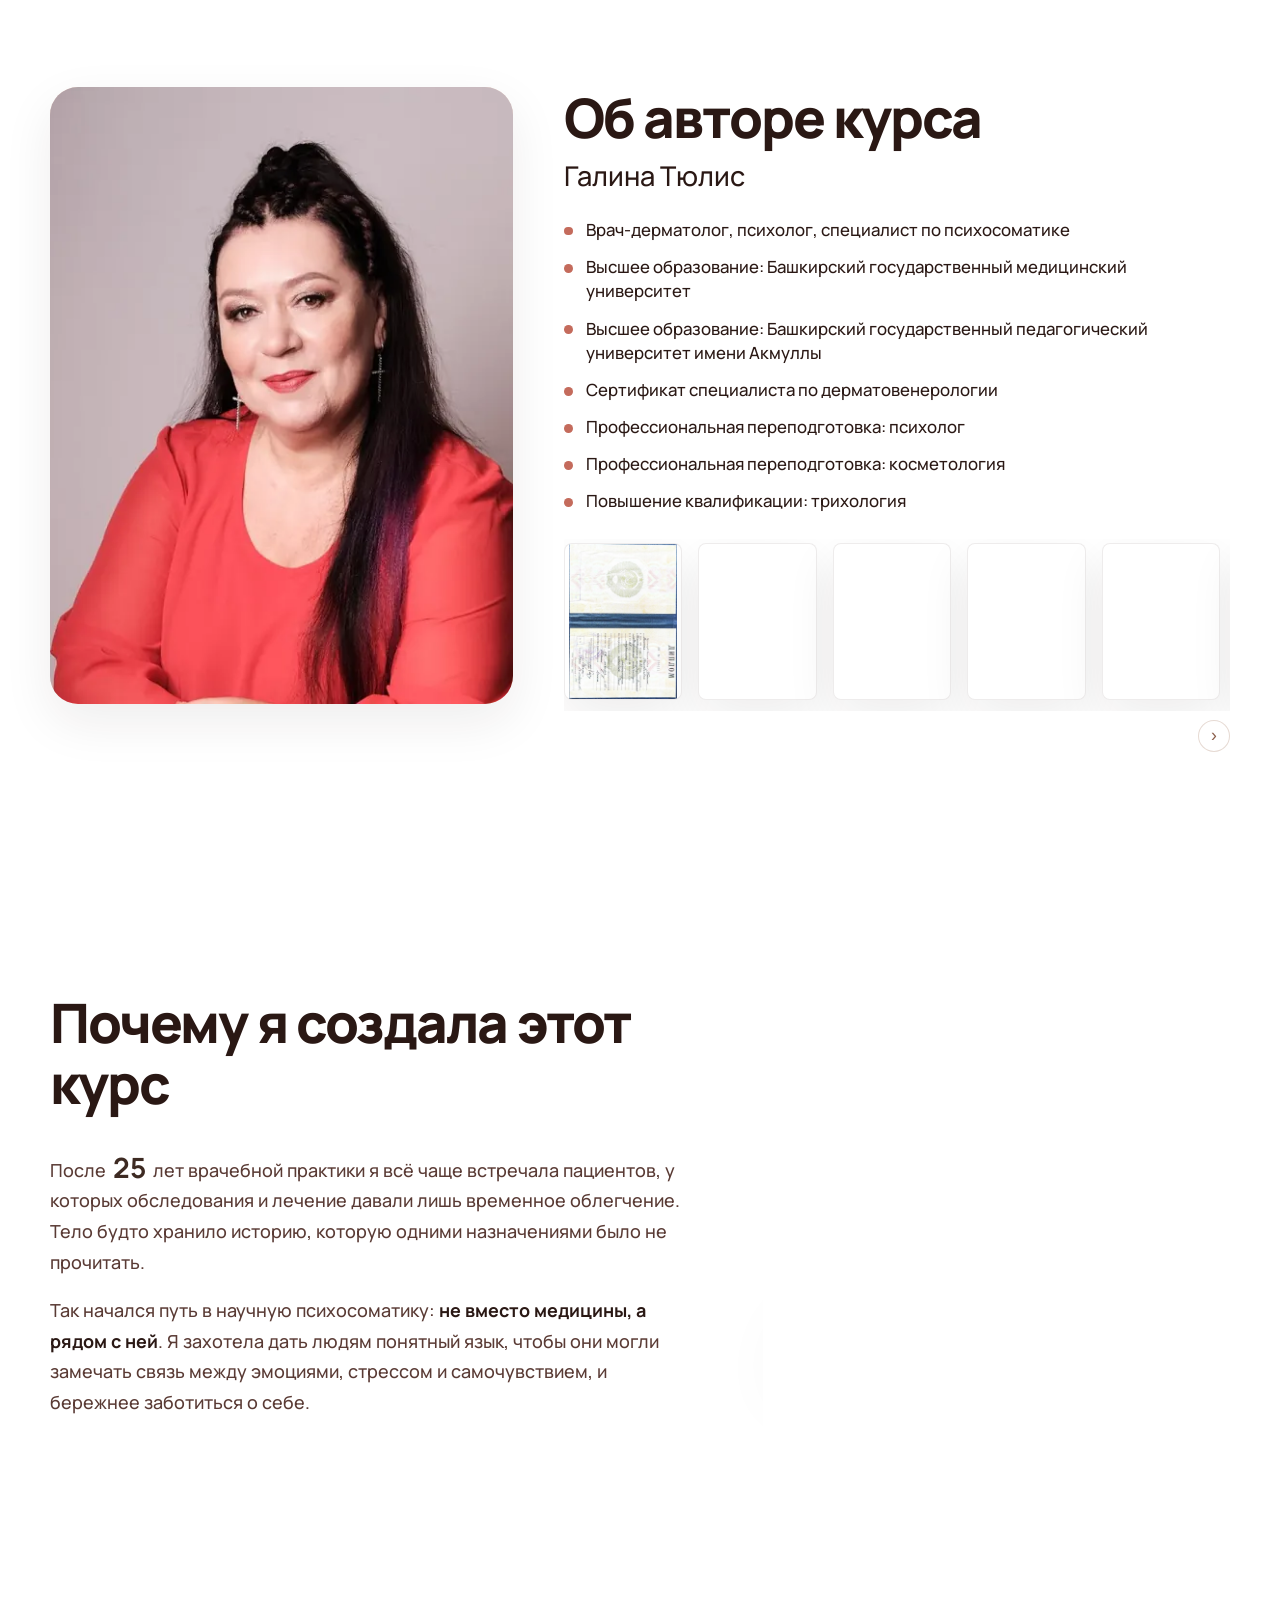
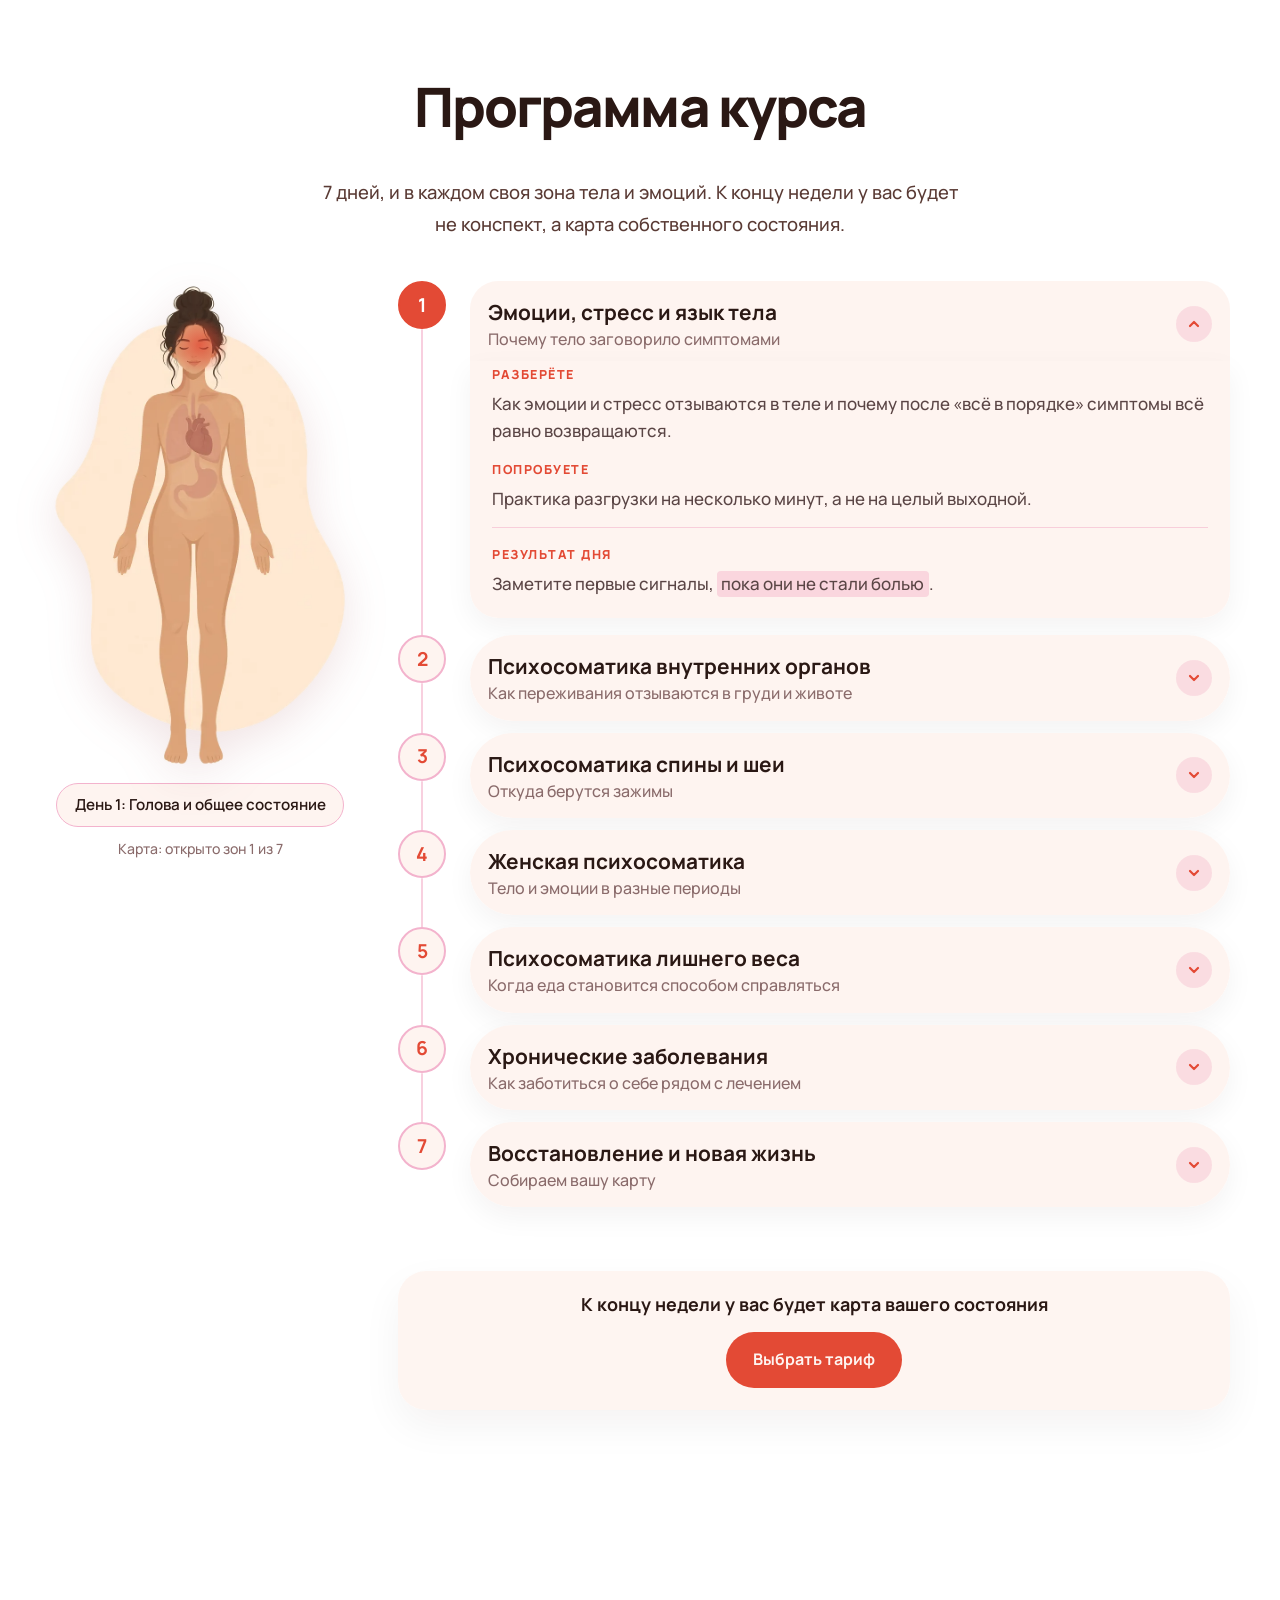
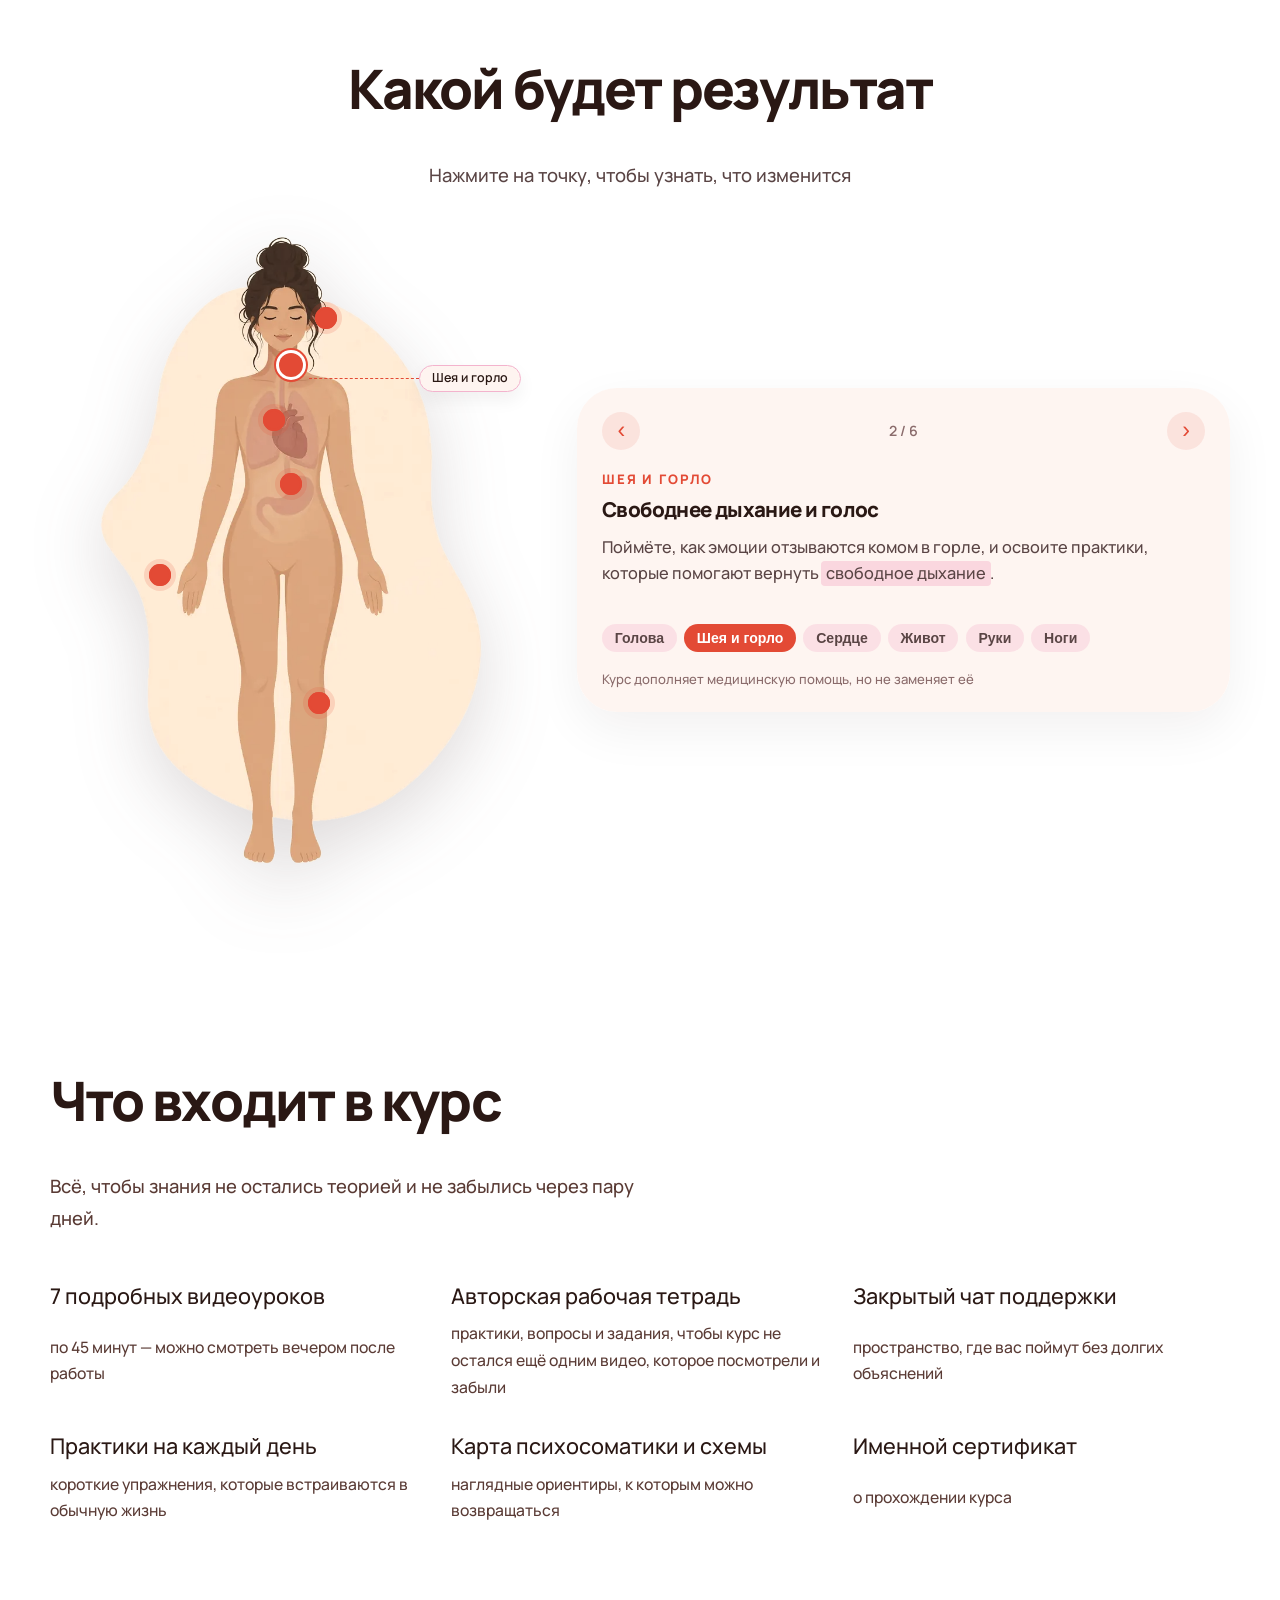
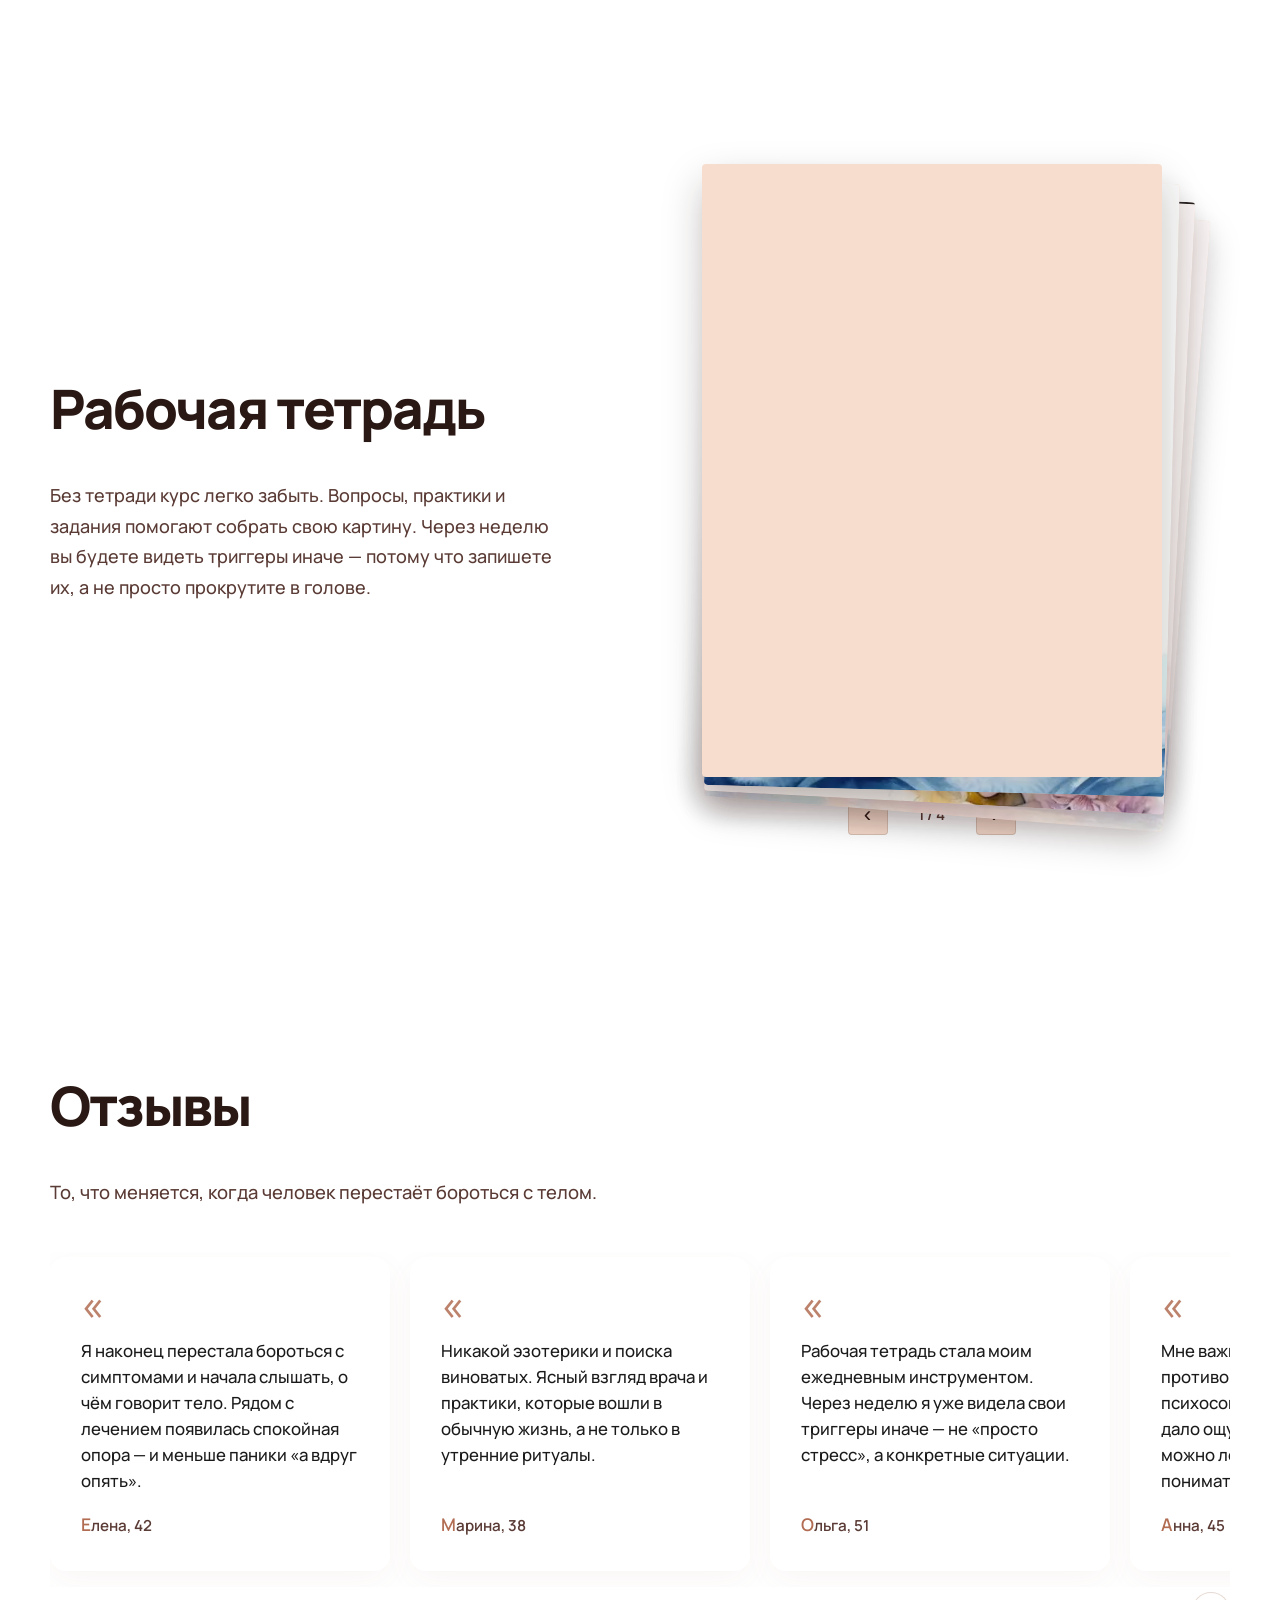
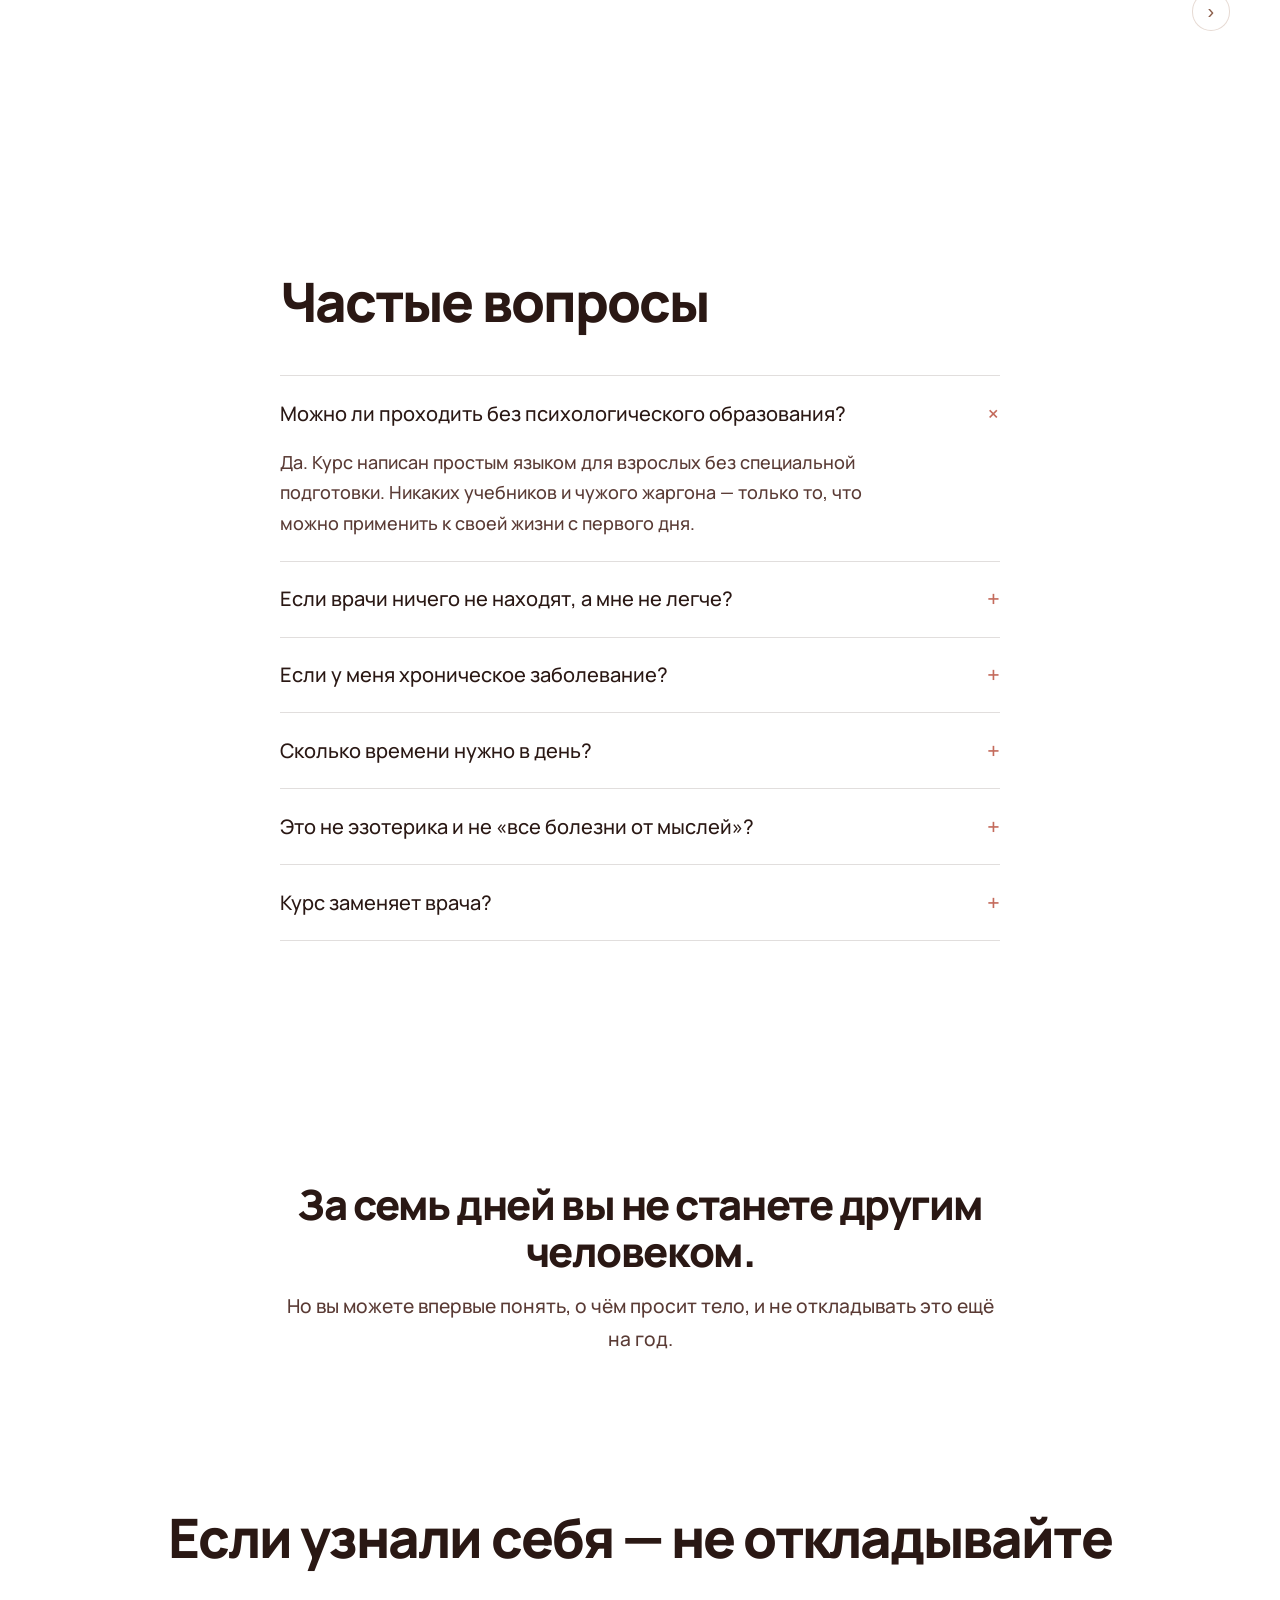
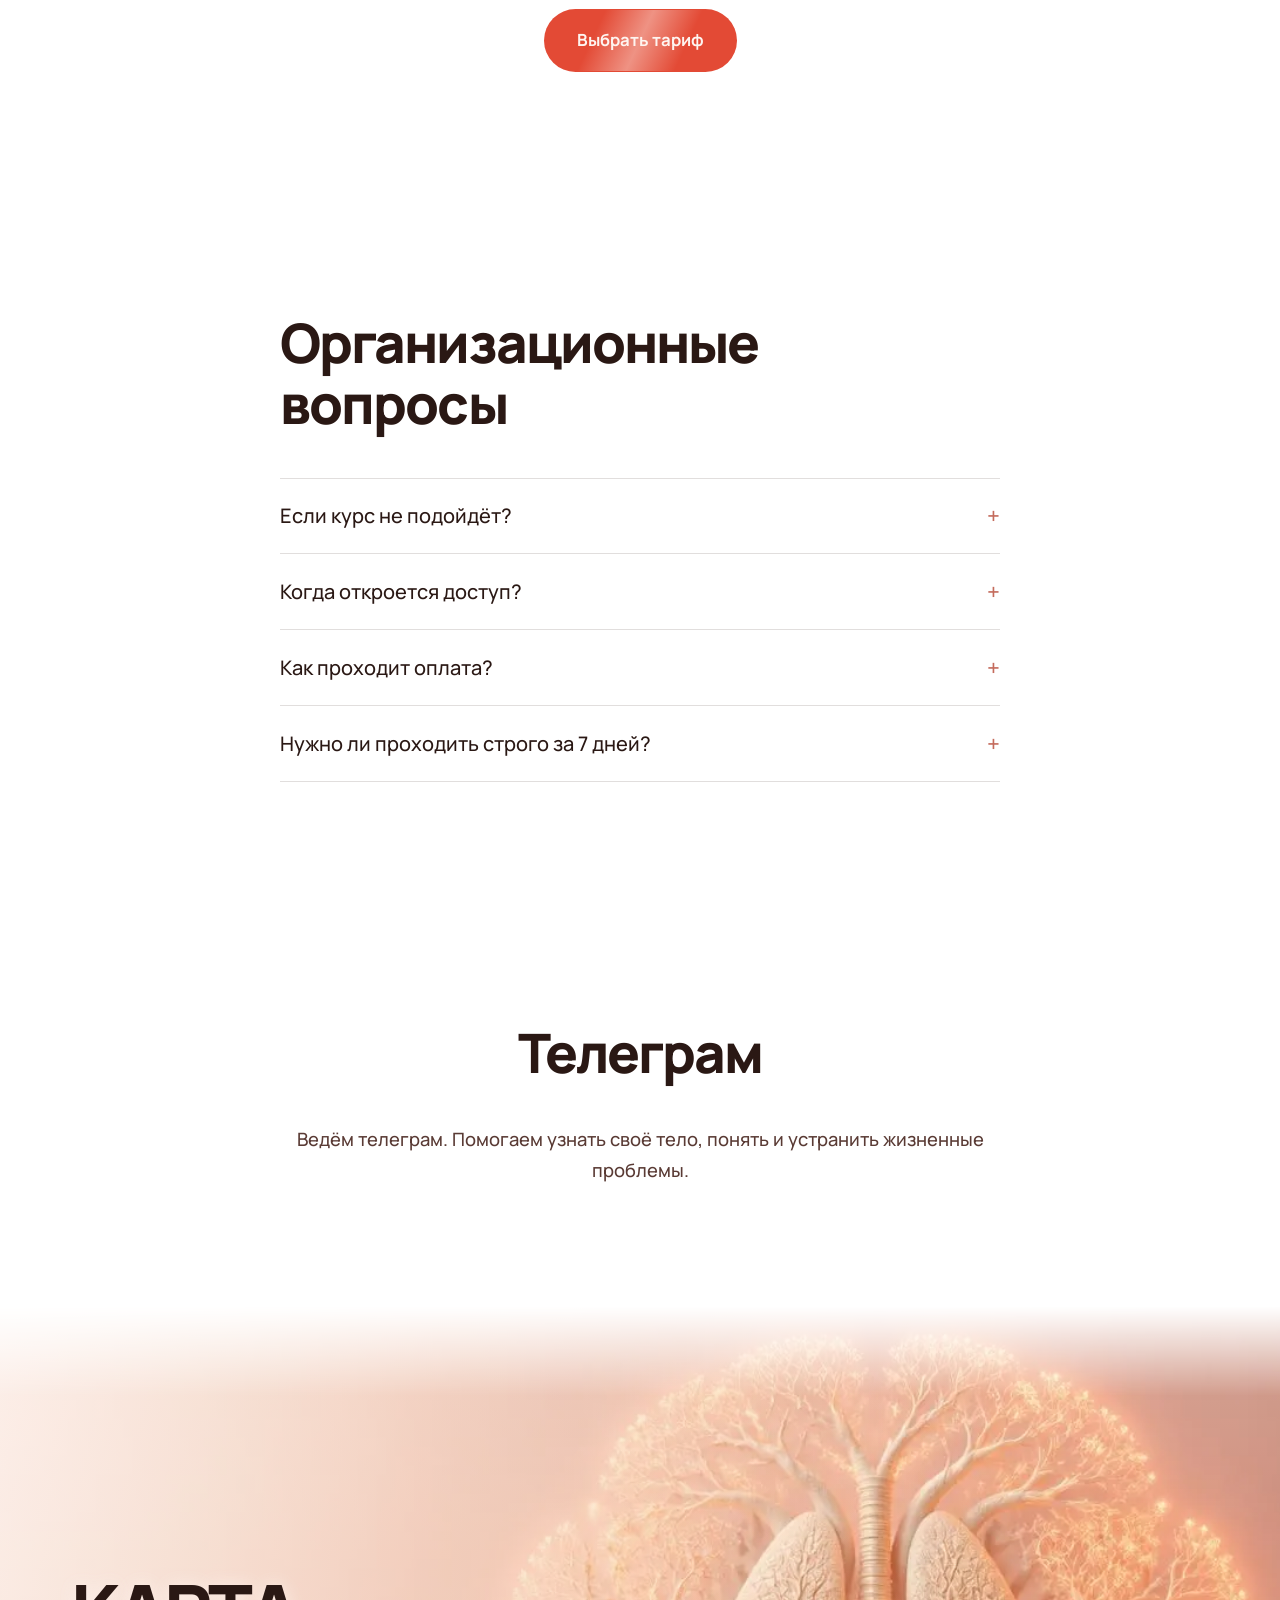
==== commit 70856672: "Refresh the await, results, and program screens and reorder the landing blocks. Co-authored-by: Curs" ====
--- a/index.html
+++ b/index.html
@@ -7,7 +7,7 @@
   <meta name="description" content="Если обследования в порядке, а вам всё равно плохо — за 7 дней вы разберётесь в сигналах своего тела. Курс врача Галины Тюлис с 25-летним стажем." />
   <link rel="preload" href="media/hero.webp" as="image" />
   <link rel="preload" href="fonts/manrope-cyrillic.woff2" as="font" type="font/woff2" />
-  <link rel="stylesheet" href="styles.css?v=79" />
+  <link rel="stylesheet" href="styles.css?v=100" />
 </head>
 <body>
   <header class="site-header" id="top">
@@ -111,29 +111,36 @@
 
     <section class="section await" id="await">
       <div class="container await-wrap reveal">
-        <h2 class="await-title">Что вы узнаете на курсе?</h2>
+        <h2 class="await-title">Чему вы научитесь на курсе</h2>
         <div class="await-questions">
           <article>
-            <h3>Как понимать эмоции?</h3>
-            <p>Как замечать чувства раньше, чем они отзовутся в теле, и справляться с ними без самообвинения.</p>
+            <span class="await-num">01</span>
+            <h3>Понимать свои эмоции</h3>
+            <p>Увидите <span class="await-mark">связь эмоций и тела</span> и научитесь бережно с&nbsp;ней обращаться.</p>
           </article>
           <article>
-            <h3>Как расслабиться?</h3>
-            <p>Какие мягкие практики помогают снять напряжение в теле и вернуть себе опору в обычный день.</p>
+            <span class="await-num">02</span>
+            <h3>Управлять напряжением</h3>
+            <p>Освоите мягкие телесные практики, которые помогают <span class="await-mark">снять стресс</span> и&nbsp;вернуть внутреннюю опору в&nbsp;любой момент.</p>
           </article>
           <article>
-            <h3>Как принять себя?</h3>
-            <p>Как бережнее относиться к сигналам тела и заботиться о себе рядом с рекомендациями врача.</p>
+            <span class="await-num">03</span>
+            <h3>Слышать сигналы тела</h3>
+            <p>Научитесь бережно заботиться о&nbsp;себе, <span class="await-mark">замечать усталость</span> и следовать рекомендациям&nbsp;врача.</p>
           </article>
         </div>
         <div class="await-plaque">
           <blockquote class="await-quote">
-            <p>«Иногда кажется, что организм пытается сказать нечто большее»</p>
-            <p class="await-quote-note">Этот курс поможет научиться внимательнее замечать сигналы тела, лучше понимать себя и использовать эти знания как дополнение к медицинской помощи.</p>
+            <span class="await-quote-mark" aria-hidden="true">«</span>
+            <p>«Иногда кажется, что организм пытается сказать <span class="await-accent">нечто большее</span>»</p>
+            <p class="await-quote-note">Курс поможет внимательнее прислушиваться к сигналам тела и лучше понимать себя. Это <span class="await-soft">дополнение к медицинской помощи</span>, а не её замена.</p>
           </blockquote>
           <figure class="await-portrait">
             <img src="media/author.webp" alt="Галина Тюлис" loading="lazy" decoding="async" />
-            <figcaption>Галина Тюлис</figcaption>
+            <figcaption>
+              Галина Тюлис
+              <span>автор курса</span>
+            </figcaption>
           </figure>
         </div>
       </div>
@@ -142,22 +149,6 @@
     <!-- 3. Quote -->
     <section class="quote-section" id="quote">
       <img src="media/quote.webp" alt="" loading="lazy" decoding="async" />
-    </section>
-
-    <!-- About the course -->
-    <section class="section about-course" id="about-course">
-      <div class="container">
-        <div class="section-head reveal">
-          <h2>О курсе</h2>
-          <p>Практический курс для всех, кто хочет понимать, почему тело реагирует на стресс, и научиться снижать напряжение простыми техниками.</p>
-        </div>
-        <div class="copy-stack reveal">
-          <p>Вы замечали, что от волнения начинает болеть спина, а перед важными разговорами сжимается горло? Курс «Карта психосоматики тела» помогает увидеть связь эмоций и телесных ощущений и научиться с ней работать. Вы освоите простую карту тела: какие зоны чаще всего «отзываются» на стресс и типичные эмоциональные состояния, и какие мягкие практики помогают снять напряжение.</p>
-          <p>Материал подан без сложной теории: через примеры, понятные упражнения и разбор частых ситуаций.</p>
-          <p>Курс подойдёт всем, кто чувствует телесное напряжение из-за стресса, хочет лучше понимать сигналы своего тела и иметь под рукой простые инструменты самопомощи.</p>
-          <p>По итогам вы сможете замечать первые признаки напряжения, применять техники расслабления и осознанно снижать дискомфорт в теле.</p>
-        </div>
-      </div>
     </section>
 
     <!-- Who it's for -->
@@ -169,39 +160,25 @@
         <div class="who-grid reveal-stagger">
           <article class="who-card">
             <img src="media/who-01.webp" alt="" loading="lazy" decoding="async" />
-            <p>Тем, кто следит за здоровьем, выполняет рекомендации, но возвращается к одной и той же проблеме снова и снова.</p>
+            <p>Тем, кто следит за здоровьем, выполняет рекомендации, но снова и снова возвращается к <span class="hl">одной и той же проблеме</span>.</p>
           </article>
           <article class="who-card">
             <img src="media/who-02.webp" alt="" loading="lazy" decoding="async" />
-            <p>Тем, кто чувствует напряжение в теле и хочет понять его причины без сложных терминов.</p>
+            <p>Тем, кто чувствует напряжение в теле и хочет понять его причины <span class="hl">без сложных терминов</span>.</p>
           </article>
           <article class="who-card">
             <img src="media/who-03.webp" alt="" loading="lazy" decoding="async" />
-            <p>Тем, кого беспокоят телесные реакции на стресс: ком в горле, тяжесть в груди, зажимы в шее и спине.</p>
+            <p>Тем, кого беспокоят <span class="hl">телесные реакции на стресс</span>: ком в горле, тяжесть в груди, зажимы в шее и спине.</p>
           </article>
           <article class="who-card">
             <img src="media/who-04.webp" alt="" loading="lazy" decoding="async" />
-            <p>Людям, которые ищут понятные и безопасные способы самопомощи и хотят опираться на осознанность, а не на догадки.</p>
+            <p>Тем, кто ищет <span class="hl">понятные и безопасные</span> способы самопомощи и опирается на осознанность, а не на догадки.</p>
           </article>
           <article class="who-card">
             <img src="media/who-05.webp" alt="" loading="lazy" decoding="async" />
-            <p>Тем, кто хочет дополнить заботу о теле: не вместо врача, а вместе с ним.</p>
+            <p>Тем, кто хочет дополнить заботу о теле: <span class="hl">не вместо врача, а вместе с ним</span>.</p>
           </article>
         </div>
-      </div>
-    </section>
-
-    <!-- 5. Why created -->
-    <section class="section why" id="why">
-      <div class="container why-layout reveal">
-        <div class="why-text">
-          <h2>Почему я создала этот курс</h2>
-          <p>После <span class="why-years">25</span> лет врачебной практики я всё чаще встречала пациентов, у которых обследования и лечение давали лишь временное облегчение. Тело будто хранило историю, которую одними назначениями было не прочитать.</p>
-          <p>Так начался путь в научную психосоматику: <strong class="why-accent">не вместо медицины, а рядом с ней</strong>. Я захотела дать людям понятный язык, чтобы они могли замечать связь между эмоциями, стрессом и самочувствием, и бережнее заботиться о себе.</p>
-        </div>
-        <figure class="why-figure">
-          <img src="media/why.webp" alt="" loading="lazy" decoding="async" />
-        </figure>
       </div>
     </section>
 
@@ -304,226 +281,337 @@
       </div>
     </section>
 
-    <!-- 8. Results -->
-    <section class="section results" id="results">
+    <!-- 5. Why created -->
+    <section class="section why" id="why">
+      <div class="container why-layout reveal">
+        <div class="why-text">
+          <h2>Почему я создала этот курс</h2>
+          <p>После <span class="why-years">25</span> лет врачебной практики я всё чаще встречала пациентов, у которых обследования и лечение давали лишь временное облегчение. Тело будто хранило историю, которую одними назначениями было не прочитать.</p>
+          <p>Так начался путь в научную психосоматику: <strong class="why-accent">не вместо медицины, а рядом с ней</strong>. Я захотела дать людям понятный язык, чтобы они могли замечать связь между эмоциями, стрессом и самочувствием, и бережнее заботиться о себе.</p>
+        </div>
+        <figure class="why-figure">
+          <img src="media/why.webp" alt="" loading="lazy" decoding="async" />
+        </figure>
+      </div>
+    </section>
+
+    <!-- 9. Program -->
+    <section class="section program" id="program">
       <div class="container">
-        <div class="section-head reveal">
-          <h2>Что вы получите</h2>
-          <p>За семь дней у вас будет карта своих сигналов. Ей можно пользоваться и после курса.</p>
-        </div>
-        <ul class="result-list reveal-stagger">
-          <li>Научитесь замечать, после каких ситуаций вам становится хуже</li>
-          <li>Поймёте, что могут означать сигналы желудка, спины, кожи и веса</li>
-          <li>Научитесь справляться с чувствами раньше, чем они отзовутся в теле</li>
-          <li>Получите простые практики, которые можно делать каждый день</li>
-          <li>В рабочей тетради соберёте свою карту наблюдений</li>
-          <li>Рядом будет поддержка — вы сможете задать вопрос и получить ответ</li>
-        </ul>
+        <div class="section-head program-head reveal">
+          <h2>Программа курса</h2>
+          <p>7 дней, и в каждом своя зона тела и эмоций. К концу недели у вас будет не конспект, а карта собственного состояния.</p>
+        </div>
+
+        <div class="program-layout reveal" data-program>
+          <aside class="program-figure">
+            <div class="program-stage" data-program-stage>
+              <img src="media/body-map.webp" alt="" width="674" height="1095" loading="lazy" decoding="async" />
+              <span class="program-gl" data-day="0" style="left:50%;top:13%;width:26%;height:16%"></span>
+              <span class="program-gl" data-day="1" style="left:51%;top:30%;width:26%;height:15%"></span>
+              <span class="program-gl" data-day="1" style="left:50%;top:40%;width:24%;height:12%"></span>
+              <span class="program-gl" data-day="2" style="left:50%;top:20%;width:16%;height:8%"></span>
+              <span class="program-gl" data-day="2" style="left:50%;top:25%;width:42%;height:11%"></span>
+              <span class="program-gl" data-day="3" style="left:50%;top:51%;width:20%;height:8%"></span>
+              <span class="program-gl" data-day="4" style="left:50%;top:41%;width:30%;height:13%"></span>
+              <span class="program-gl" data-day="5" style="left:50%;top:38%;width:46%;height:58%"></span>
+            </div>
+            <span class="program-cap" data-program-cap>День 1: Голова и общее состояние</span>
+            <p class="program-progress" data-program-progress>Карта: открыто зон 1 из 7</p>
+          </aside>
+
+          <ol class="program-list">
+            <li class="program-day" data-zone-name="Голова и общее состояние">
+              <button type="button" class="program-day-trigger" aria-expanded="false">
+                <span class="program-node"><span>1</span></span>
+                <span class="program-day-copy">
+                  <b>Эмоции, стресс и язык тела</b>
+                  <i>Почему тело заговорило симптомами</i>
+                </span>
+                <span class="program-chev" aria-hidden="true">
+                  <svg width="14" height="14" viewBox="0 0 14 14" fill="none" stroke="currentColor" stroke-width="2.2" stroke-linecap="round" stroke-linejoin="round"><path d="M3 5l4 4 4-4"/></svg>
+                </span>
+              </button>
+              <div class="program-wrap">
+                <div class="program-card">
+                  <div class="program-row">
+                    <h4>Разберёте</h4>
+                    <p>Как эмоции и стресс отзываются в теле и почему после «всё в порядке» симптомы всё равно возвращаются.</p>
+                  </div>
+                  <div class="program-row">
+                    <h4>Попробуете</h4>
+                    <p>Практика разгрузки на несколько минут, а не на целый выходной.</p>
+                  </div>
+                  <div class="program-row is-result">
+                    <h4>Результат дня</h4>
+                    <p>Заметите первые сигналы, <span class="hl">пока они не стали болью</span>.</p>
+                  </div>
+                </div>
+              </div>
+            </li>
+            <li class="program-day" data-zone-name="Грудь и живот">
+              <button type="button" class="program-day-trigger" aria-expanded="false">
+                <span class="program-node"><span>2</span></span>
+                <span class="program-day-copy">
+                  <b>Психосоматика внутренних органов</b>
+                  <i>Как переживания отзываются в груди и животе</i>
+                </span>
+                <span class="program-chev" aria-hidden="true">
+                  <svg width="14" height="14" viewBox="0 0 14 14" fill="none" stroke="currentColor" stroke-width="2.2" stroke-linecap="round" stroke-linejoin="round"><path d="M3 5l4 4 4-4"/></svg>
+                </span>
+              </button>
+              <div class="program-wrap">
+                <div class="program-card">
+                  <div class="program-row">
+                    <h4>Разберёте</h4>
+                    <p>Как стресс связан с дыханием, сердцем и пищеварением.</p>
+                  </div>
+                  <div class="program-row">
+                    <h4>Попробуете</h4>
+                    <p>Простая практика для груди и живота.</p>
+                  </div>
+                  <div class="program-row is-result">
+                    <h4>Результат дня</h4>
+                    <p>Научитесь отличать привычное напряжение от сигнала, <span class="hl">с которым стоит прийти к врачу</span>.</p>
+                  </div>
+                </div>
+              </div>
+            </li>
+            <li class="program-day" data-zone-name="Шея, плечи и спина">
+              <button type="button" class="program-day-trigger" aria-expanded="false">
+                <span class="program-node"><span>3</span></span>
+                <span class="program-day-copy">
+                  <b>Психосоматика спины и шеи</b>
+                  <i>Откуда берутся зажимы</i>
+                </span>
+                <span class="program-chev" aria-hidden="true">
+                  <svg width="14" height="14" viewBox="0 0 14 14" fill="none" stroke="currentColor" stroke-width="2.2" stroke-linecap="round" stroke-linejoin="round"><path d="M3 5l4 4 4-4"/></svg>
+                </span>
+              </button>
+              <div class="program-wrap">
+                <div class="program-card">
+                  <div class="program-row">
+                    <h4>Разберёте</h4>
+                    <p>Почему напряжение оседает в шее, плечах и пояснице.</p>
+                  </div>
+                  <div class="program-row">
+                    <h4>Попробуете</h4>
+                    <p>Мягкие упражнения для шеи и спины.</p>
+                  </div>
+                  <div class="program-row is-result">
+                    <h4>Результат дня</h4>
+                    <p>Станете раньше замечать зажим и <span class="hl">снимать его, пока он не закрепился</span>.</p>
+                  </div>
+                </div>
+              </div>
+            </li>
+            <li class="program-day" data-zone-name="Низ живота">
+              <button type="button" class="program-day-trigger" aria-expanded="false">
+                <span class="program-node"><span>4</span></span>
+                <span class="program-day-copy">
+                  <b>Женская психосоматика</b>
+                  <i>Тело и эмоции в разные периоды</i>
+                </span>
+                <span class="program-chev" aria-hidden="true">
+                  <svg width="14" height="14" viewBox="0 0 14 14" fill="none" stroke="currentColor" stroke-width="2.2" stroke-linecap="round" stroke-linejoin="round"><path d="M3 5l4 4 4-4"/></svg>
+                </span>
+              </button>
+              <div class="program-wrap">
+                <div class="program-card">
+                  <div class="program-row">
+                    <h4>Разберёте</h4>
+                    <p>Как стресс и эмоциональное состояние связаны с самочувствием в течение цикла.</p>
+                  </div>
+                  <div class="program-row">
+                    <h4>Попробуете</h4>
+                    <p>Практика бережной заботы о себе в чувствительные дни.</p>
+                  </div>
+                  <div class="program-row is-result">
+                    <h4>Результат дня</h4>
+                    <p>Лучше поймёте <span class="hl">своё состояние</span> и его причины.</p>
+                  </div>
+                </div>
+              </div>
+            </li>
+            <li class="program-day" data-zone-name="Живот и талия">
+              <button type="button" class="program-day-trigger" aria-expanded="false">
+                <span class="program-node"><span>5</span></span>
+                <span class="program-day-copy">
+                  <b>Психосоматика лишнего веса</b>
+                  <i>Когда еда становится способом справляться</i>
+                </span>
+                <span class="program-chev" aria-hidden="true">
+                  <svg width="14" height="14" viewBox="0 0 14 14" fill="none" stroke="currentColor" stroke-width="2.2" stroke-linecap="round" stroke-linejoin="round"><path d="M3 5l4 4 4-4"/></svg>
+                </span>
+              </button>
+              <div class="program-wrap">
+                <div class="program-card">
+                  <div class="program-row">
+                    <h4>Разберёте</h4>
+                    <p>Как стресс и эмоции влияют на аппетит и отношение к еде.</p>
+                  </div>
+                  <div class="program-row">
+                    <h4>Попробуете</h4>
+                    <p>Практика, которая помогает отличить голод от потребности в утешении.</p>
+                  </div>
+                  <div class="program-row is-result">
+                    <h4>Результат дня</h4>
+                    <p>Увидите свои привычные сценарии <span class="hl">без самокритики</span>.</p>
+                  </div>
+                </div>
+              </div>
+            </li>
+            <li class="program-day" data-zone-name="Всё тело">
+              <button type="button" class="program-day-trigger" aria-expanded="false">
+                <span class="program-node"><span>6</span></span>
+                <span class="program-day-copy">
+                  <b>Хронические заболевания</b>
+                  <i>Как заботиться о себе рядом с лечением</i>
+                </span>
+                <span class="program-chev" aria-hidden="true">
+                  <svg width="14" height="14" viewBox="0 0 14 14" fill="none" stroke="currentColor" stroke-width="2.2" stroke-linecap="round" stroke-linejoin="round"><path d="M3 5l4 4 4-4"/></svg>
+                </span>
+              </button>
+              <div class="program-wrap">
+                <div class="program-card">
+                  <div class="program-row">
+                    <h4>Разберёте</h4>
+                    <p>Как стресс и усталость влияют на самочувствие при длительных состояниях.</p>
+                  </div>
+                  <div class="program-row">
+                    <h4>Попробуете</h4>
+                    <p>Практики поддержки в трудные дни.</p>
+                  </div>
+                  <div class="program-row is-result">
+                    <h4>Результат дня</h4>
+                    <p>Научитесь <span class="hl">дополнять лечение заботой о себе</span>, не заменяя рекомендации врача.</p>
+                  </div>
+                </div>
+              </div>
+            </li>
+            <li class="program-day is-all" data-zone-name="Ваша карта целиком">
+              <button type="button" class="program-day-trigger" aria-expanded="false">
+                <span class="program-node"><span>7</span></span>
+                <span class="program-day-copy">
+                  <b>Восстановление и новая жизнь</b>
+                  <i>Собираем вашу карту</i>
+                </span>
+                <span class="program-chev" aria-hidden="true">
+                  <svg width="14" height="14" viewBox="0 0 14 14" fill="none" stroke="currentColor" stroke-width="2.2" stroke-linecap="round" stroke-linejoin="round"><path d="M3 5l4 4 4-4"/></svg>
+                </span>
+              </button>
+              <div class="program-wrap">
+                <div class="program-card">
+                  <div class="program-row">
+                    <h4>Разберёте</h4>
+                    <p>Всё, что вы заметили за неделю, складывается в одну картину.</p>
+                  </div>
+                  <div class="program-row">
+                    <h4>Попробуете</h4>
+                    <p>Составите личный план поддержки на каждый день.</p>
+                  </div>
+                  <div class="program-row is-result">
+                    <h4>Результат дня</h4>
+                    <p>У вас будет <span class="hl">собственная карта состояния</span>.</p>
+                  </div>
+                </div>
+              </div>
+            </li>
+          </ol>
+          <div class="program-finale">
+            <p>К концу недели у вас будет карта вашего состояния</p>
+            <a class="btn btn-primary" href="#tariffs">Выбрать тариф</a>
+          </div>
+        </div>
       </div>
     </section>
 
     <!-- Outcome -->
     <section class="section outcome" id="outcome">
       <div class="container">
-        <div class="section-head reveal">
-          <h2>Результат</h2>
-          <p>После курса вы сможете. Нажмите на зону тела:</p>
+        <div class="section-head outcome-head reveal">
+          <h2>Какой будет результат</h2>
+          <p>Нажмите на точку, чтобы узнать, что изменится</p>
         </div>
         <div class="body-map reveal" data-body-map>
           <div class="body-map-stage">
             <img src="media/body-map.webp" alt="Карта тела. Нажмите на зону, чтобы прочитать результат." width="674" height="1095" loading="lazy" decoding="async" />
-            <button type="button" class="body-hotspot" style="--x: 47.7%; --y: 15.2%;" data-zone="head" data-num="01" data-text="Замечать первые признаки телесного напряжения и понимать, с какой эмоцией или стрессовой ситуацией это может быть связано" aria-pressed="false" aria-label="Голова: замечать первые признаки напряжения"></button>
-            <button type="button" class="body-hotspot" style="--x: 47.8%; --y: 22.4%;" data-zone="neck" data-num="03" data-text="Применять мягкие техники самопомощи для снижения напряжения в шее, спине, груди" aria-pressed="false" aria-label="Шея и плечи: техники самопомощи"></button>
-            <button type="button" class="body-hotspot" style="--x: 49.4%; --y: 30.1%;" data-zone="heart" data-num="04" data-text="Осознанно выбирать способы заботы о себе в стрессовые периоды, опираясь на понимание своих реакций" aria-pressed="false" aria-label="Сердце: забота о себе в стрессе"></button>
-            <button type="button" class="body-hotspot" style="--x: 47.8%; --y: 41.2%;" data-zone="belly" data-num="02" data-text="Использовать простую карту тела как ориентир, чтобы быстрее находить зоны дискомфорта" aria-pressed="false" aria-label="Живот: карта тела как ориентир"></button>
-            <button type="button" class="body-hotspot" style="--x: 72.5%; --y: 53%;" data-zone="hand" data-num="05" data-text="Применять простые практики в моменте, чтобы не ждать обострения, а работать с напряжением сразу" aria-pressed="false" aria-label="Рука: практики в моменте"></button>
-            <button type="button" class="body-hotspot" style="--x: 48.2%; --y: 94%;" data-zone="feet" data-num="06" data-text="Выстроить более целостный подход к себе: соединив медицинские рекомендации с осознанием телесных реакций на стресс" aria-pressed="false" aria-label="Стопы: целостный подход к себе"></button>
+            <button type="button" class="body-hotspot" style="--x: 57.5%; --y: 13.8%;" data-zone="head" data-side="r" data-label="Голова" data-title="Меньше напряжения в лбу и челюсти" data-copy="Заметите, где копится напряжение: в висках, лбу, челюсти, и научитесь мягко его отпускать." data-hl="мягко его отпускать" aria-pressed="false" aria-label="Голова">
+              <span class="body-hotspot-pulse" aria-hidden="true"></span>
+              <span class="body-hotspot-dot" aria-hidden="true"></span>
+            </button>
+            <button type="button" class="body-hotspot is-active" style="--x: 50%; --y: 21.2%;" data-zone="throat" data-side="r" data-label="Шея и горло" data-title="Свободнее дыхание и голос" data-copy="Поймёте, как эмоции отзываются комом в горле, и освоите практики, которые помогают вернуть свободное дыхание." data-hl="свободное дыхание" aria-pressed="true" aria-label="Шея и горло">
+              <span class="body-hotspot-pulse" aria-hidden="true"></span>
+              <span class="body-hotspot-dot" aria-hidden="true"></span>
+            </button>
+            <button type="button" class="body-hotspot" style="--x: 46.2%; --y: 29.8%;" data-zone="heart" data-side="l" data-label="Сердце" data-title="Спокойнее в груди" data-copy="Научитесь замечать тревожное волнение и тяжесть в груди и бережно возвращать спокойствие." data-hl="бережно возвращать спокойствие" aria-pressed="false" aria-label="Сердце">
+              <span class="body-hotspot-pulse" aria-hidden="true"></span>
+              <span class="body-hotspot-dot" aria-hidden="true"></span>
+            </button>
+            <button type="button" class="body-hotspot" style="--x: 50%; --y: 39.8%;" data-zone="belly" data-side="r" data-label="Живот" data-title="Ясность в ощущениях" data-copy="Увидите связь переживаний с состоянием живота и найдёте способы успокаивать его без паники." data-hl="успокаивать его без паники" aria-pressed="false" aria-label="Живот">
+              <span class="body-hotspot-pulse" aria-hidden="true"></span>
+              <span class="body-hotspot-dot" aria-hidden="true"></span>
+            </button>
+            <button type="button" class="body-hotspot" style="--x: 21.5%; --y: 54%;" data-zone="hands" data-side="l" data-label="Руки" data-title="Опора в движениях" data-copy="Освоите простые практики для рук, которые помогают снять зажимы и вернуть ощущение опоры." data-hl="снять зажимы" aria-pressed="false" aria-label="Руки">
+              <span class="body-hotspot-pulse" aria-hidden="true"></span>
+              <span class="body-hotspot-dot" aria-hidden="true"></span>
+            </button>
+            <button type="button" class="body-hotspot" style="--x: 56%; --y: 74%;" data-zone="legs" data-side="r" data-label="Ноги" data-title="Устойчивость в тревожные моменты" data-copy="Почувствуете устойчивость и опору: научитесь «заземляться», когда внутри неспокойно." data-hl="устойчивость и опору" aria-pressed="false" aria-label="Ноги">
+              <span class="body-hotspot-pulse" aria-hidden="true"></span>
+              <span class="body-hotspot-dot" aria-hidden="true"></span>
+            </button>
+            <div class="body-map-tag" data-tag="head" data-side="r" style="--x: 57.5%; --y: 13.8%;">
+              <span class="body-map-tag-line"></span>
+              <span class="body-map-tag-label">Голова</span>
+            </div>
+            <div class="body-map-tag is-on" data-tag="throat" data-side="r" style="--x: 50%; --y: 21.2%;">
+              <span class="body-map-tag-line"></span>
+              <span class="body-map-tag-label">Шея и горло</span>
+            </div>
+            <div class="body-map-tag" data-tag="heart" data-side="l" style="--x: 46.2%; --y: 29.8%;">
+              <span class="body-map-tag-line"></span>
+              <span class="body-map-tag-label">Сердце</span>
+            </div>
+            <div class="body-map-tag" data-tag="belly" data-side="r" style="--x: 50%; --y: 39.8%;">
+              <span class="body-map-tag-line"></span>
+              <span class="body-map-tag-label">Живот</span>
+            </div>
+            <div class="body-map-tag" data-tag="hands" data-side="l" style="--x: 21.5%; --y: 54%;">
+              <span class="body-map-tag-line"></span>
+              <span class="body-map-tag-label">Руки</span>
+            </div>
+            <div class="body-map-tag" data-tag="legs" data-side="r" style="--x: 56%; --y: 74%;">
+              <span class="body-map-tag-line"></span>
+              <span class="body-map-tag-label">Ноги</span>
+            </div>
           </div>
           <div class="body-map-panel">
-            <p class="body-map-num" data-body-num></p>
-            <p class="body-map-text" data-body-text>Нажмите на точку на теле — откроется результат</p>
-          </div>
-        </div>
-        <p class="section-note outcome-note reveal">Важно: курс не отменяет лечение и рекомендации врача. Он помогает увидеть эмоциональный слой, который может поддерживать возвращение симптомов, и даёт мягкие инструменты работы с ним. Это образовательная программа для самопознания и самопомощи.</p>
-      </div>
-    </section>
-
-    <!-- 9. Program -->
-    <section class="section program" id="program">
-      <div class="container">
-        <div class="section-head reveal">
-          <h2>Программа курса</h2>
-          <p>7 дней. Каждый — про свою зону тела и эмоций. К концу недели у вас будет не конспект, а карта своего состояния.</p>
-        </div>
-
-        <div class="program-accordion reveal" data-accordion>
-          <details class="accordion-item" open>
-            <summary class="accordion-trigger">
-              <span class="accordion-num">01</span>
-              <span class="accordion-title">Эмоции, стресс и язык тела</span>
-              <span class="accordion-arrow" aria-hidden="true"></span>
-            </summary>
-            <div class="accordion-panel">
-              <div class="accordion-content">
-                <figure class="accordion-media day-cutout">
-                  <img src="media/day-01.webp" alt="" loading="lazy" decoding="async" />
-                </figure>
-                <div class="accordion-text">
-                  <p>Почему организм начинает говорить симптомами, когда словами сказать не получается. Уже в первый день вы заметите сигналы, которые раньше списывали на обычную усталость.</p>
-                  <ul>
-                    <li>увидите, как эмоции и стресс отзываются в теле — не в теории, а на своих примерах;</li>
-                    <li>поймёте, почему после «всё в порядке» симптомы всё равно возвращаются;</li>
-                    <li>научитесь замечать первые сигналы, пока они не стали болью;</li>
-                    <li>освоите практики разгрузки, которые занимают минуты, а не целый выходной.</li>
-                  </ul>
-                </div>
-              </div>
-            </div>
-          </details>
-
-          <details class="accordion-item">
-            <summary class="accordion-trigger">
-              <span class="accordion-num">02</span>
-              <span class="accordion-title">Психосоматика внутренних органов</span>
-              <span class="accordion-arrow" aria-hidden="true"></span>
-            </summary>
-            <div class="accordion-panel">
-              <div class="accordion-content">
-                <figure class="accordion-media">
-                  <img src="media/day-02.webp" alt="" loading="lazy" decoding="async" />
-                </figure>
-                <div class="accordion-text">
-                  <p>Что может стоять за тяжестью в желудке, «нервным» кишечником и аллергией, которая вспыхивает в самый неподходящий момент.</p>
-                  <ul>
-                    <li>желудок, кишечник, аллергические реакции — без запугивания и ярлыков;</li>
-                    <li>разбор ваших триггеров, а не чужих историй из интернета;</li>
-                    <li>понимание ситуаций, после которых симптомы обычно усиливаются.</li>
-                  </ul>
-                </div>
-              </div>
-            </div>
-          </details>
-
-          <details class="accordion-item">
-            <summary class="accordion-trigger">
-              <span class="accordion-num">03</span>
-              <span class="accordion-title">Психосоматика спины и шеи</span>
-              <span class="accordion-arrow" aria-hidden="true"></span>
-            </summary>
-            <div class="accordion-panel">
-              <div class="accordion-content">
-                <figure class="accordion-media">
-                  <img src="media/day-03.webp" alt="" loading="lazy" decoding="async" />
-                </figure>
-                <div class="accordion-text">
-                  <p>Почему шея и спина держат то, что вы не договариваете. И почему массаж помогает — но только до следующего стресса.</p>
-                  <ul>
-                    <li>почему тело почти не выходит из напряжения;</li>
-                    <li>как эмоциональная нагрузка оседает в мышцах;</li>
-                    <li>почему боль возвращается, едва вы «уже всё сделали»;</li>
-                    <li>как постепенно снимать это напряжение.</li>
-                  </ul>
-                </div>
-              </div>
-            </div>
-          </details>
-
-          <details class="accordion-item">
-            <summary class="accordion-trigger">
-              <span class="accordion-num">04</span>
-              <span class="accordion-title">Женская психосоматика</span>
-              <span class="accordion-arrow" aria-hidden="true"></span>
-            </summary>
-            <div class="accordion-panel">
-              <div class="accordion-content">
-                <figure class="accordion-media">
-                  <img src="media/day-04.webp" alt="" loading="lazy" decoding="async" />
-                </figure>
-                <div class="accordion-text">
-                  <p>Бережный разговор о женском здоровье — без стыда и советов «просто расслабьтесь». О том, как отношение к себе отражается в теле.</p>
-                  <ul>
-                    <li>как хронический стресс отзывается в самочувствии;</li>
-                    <li>внутренние конфликты, которые дают о себе знать через тело;</li>
-                    <li>принятие себя — не как лозунг, а как навык;</li>
-                    <li>как относиться к себе бережнее в обычной жизни.</li>
-                  </ul>
-                </div>
-              </div>
-            </div>
-          </details>
-
-          <details class="accordion-item">
-            <summary class="accordion-trigger">
-              <span class="accordion-num">05</span>
-              <span class="accordion-title">Психосоматика лишнего веса</span>
-              <span class="accordion-arrow" aria-hidden="true"></span>
-            </summary>
-            <div class="accordion-panel">
-              <div class="accordion-content">
-                <figure class="accordion-media">
-                  <img src="media/day-05.webp" alt="" loading="lazy" decoding="async" />
-                </figure>
-                <div class="accordion-text">
-                  <p>Почему вес иногда держится не из-за «слабой силы воли», а потому что так телу спокойнее. Без диет и чувства вины.</p>
-                  <ul>
-                    <li>эмоциональный голод и чем он отличается от обычного аппетита;</li>
-                    <li>убеждения, из-за которых телу трудно отпустить вес;</li>
-                    <li>отношение к себе в зеркале и за столом;</li>
-                    <li>практики, которые помогают относиться к телу без борьбы.</li>
-                  </ul>
-                </div>
-              </div>
-            </div>
-          </details>
-
-          <details class="accordion-item">
-            <summary class="accordion-trigger">
-              <span class="accordion-num">06</span>
-              <span class="accordion-title">Хронические заболевания</span>
-              <span class="accordion-arrow" aria-hidden="true"></span>
-            </summary>
-            <div class="accordion-panel">
-              <div class="accordion-content">
-                <figure class="accordion-media">
-                  <img src="media/day-06.webp" alt="" loading="lazy" decoding="async" />
-                </figure>
-                <div class="accordion-text">
-                  <p>Почему одно и то же возвращается годами — и как смотреть на своё состояние целиком, а не бороться с каждым обострением по отдельности.</p>
-                  <ul>
-                    <li>как хронический стресс портит качество жизни даже когда «вроде терпимо»;</li>
-                    <li>как организм привыкает реагировать определённым образом;</li>
-                    <li>как поддерживать себя, пока идёт лечение;</li>
-                    <li>как относиться к здоровью без паники и самообвинения.</li>
-                  </ul>
-                </div>
-              </div>
-            </div>
-          </details>
-
-          <details class="accordion-item">
-            <summary class="accordion-trigger">
-              <span class="accordion-num">07</span>
-              <span class="accordion-title">Восстановление и новая жизнь</span>
-              <span class="accordion-arrow" aria-hidden="true"></span>
-            </summary>
-            <div class="accordion-panel">
-              <div class="accordion-content">
-                <figure class="accordion-media">
-                  <img src="media/day-07.webp" alt="" loading="lazy" decoding="async" />
-                </figure>
-                <div class="accordion-text">
-                  <p>В этот день всё сложится в вашу личную карту: не «надо бы начать когда-нибудь», а понятный план на время после курса.</p>
-                  <ul>
-                    <li>соберёте знания семи дней в одну картину;</li>
-                    <li>составите личную карту наблюдений;</li>
-                    <li>определите свои главные триггеры;</li>
-                    <li>сформируете план на следующие недели;</li>
-                    <li>научитесь слышать тело без страха и чувства вины.</li>
-                  </ul>
-                </div>
-              </div>
-            </div>
-          </details>
+            <div class="body-map-card">
+              <div class="body-map-toolbar">
+                <button type="button" class="body-map-arrow" data-body-prev aria-label="Предыдущая зона">‹</button>
+                <p class="body-map-count" data-body-count>2 / 6</p>
+                <button type="button" class="body-map-arrow" data-body-next aria-label="Следующая зона">›</button>
+              </div>
+              <div class="body-map-swap" data-body-swap>
+                <p class="body-map-label" data-body-label>Шея и горло</p>
+                <h3 class="body-map-title" data-body-title>Свободнее дыхание и голос</h3>
+                <p class="body-map-text" data-body-text>Поймёте, как эмоции отзываются комом в горле, и освоите практики, которые помогают вернуть <span class="hl">свободное дыхание</span>.</p>
+              </div>
+              <div class="body-map-pills" data-body-pills>
+                <button type="button" data-pill="head">Голова</button>
+                <button type="button" class="is-active" data-pill="throat">Шея и горло</button>
+                <button type="button" data-pill="heart">Сердце</button>
+                <button type="button" data-pill="belly">Живот</button>
+                <button type="button" data-pill="hands">Руки</button>
+                <button type="button" data-pill="legs">Ноги</button>
+              </div>
+              <p class="body-map-legal">Курс дополняет медицинскую помощь, но не заменяет её</p>
+              <div class="body-map-cta" data-body-cta hidden>
+                <p>Хочу так же</p>
+                <a class="btn btn-primary" href="#tariffs">Выбрать тариф</a>
+              </div>
+            </div>
+          </div>
         </div>
       </div>
     </section>
@@ -587,22 +675,6 @@
       </div>
     </section>
 
-    <!-- 12. Map -->
-    <section class="section map-section" id="map">
-      <div class="container map-layout reveal">
-        <figure class="map-side map-side-left">
-          <img src="media/map-left.webp" alt="" loading="lazy" decoding="async" />
-        </figure>
-        <div class="map-text">
-          <h2>Карта психосоматики</h2>
-          <p>Мы привыкли заглушать симптомы, терпеть и надеяться, что само пройдёт. Но можно иначе: остановиться и спросить, о чём на самом деле просит тело. Это не замена врача. Это язык, без которого лечение идёт вслепую.</p>
-        </div>
-        <figure class="map-side map-side-right">
-          <img src="media/map-right.webp" alt="" loading="lazy" decoding="async" />
-        </figure>
-      </div>
-    </section>
-
     <!-- 13. Reviews -->
     <section class="section reviews" id="reviews">
       <div class="container">
@@ -676,56 +748,6 @@
       </div>
     </section>
 
-    <!-- 16. How it works -->
-    <section class="section how" id="how">
-      <div class="container">
-        <div class="section-head reveal">
-          <h2>Как проходит обучение</h2>
-        </div>
-        <ol class="learning-path reveal">
-          <li class="learning-step learning-step-early">
-            <span class="learning-dot" aria-hidden="true"></span>
-            <span class="learning-num">01</span>
-            <span class="learning-label">Оплатили</span>
-          </li>
-          <li class="learning-step learning-step-early">
-            <span class="learning-dot" aria-hidden="true"></span>
-            <span class="learning-num">02</span>
-            <span class="learning-label">Получили доступ</span>
-          </li>
-          <li class="learning-step learning-step-early">
-            <span class="learning-dot" aria-hidden="true"></span>
-            <span class="learning-num">03</span>
-            <span class="learning-label">Смотрите урок</span>
-          </li>
-          <li class="learning-step learning-step-glow">
-            <span class="learning-dot" aria-hidden="true"></span>
-            <span class="learning-num">04</span>
-            <span class="learning-label">Пишете в тетради</span>
-          </li>
-          <li class="learning-step learning-step-glow">
-            <span class="learning-dot" aria-hidden="true"></span>
-            <span class="learning-num">05</span>
-            <span class="learning-label">Пробуете практику</span>
-          </li>
-          <li class="learning-step learning-step-glow">
-            <span class="learning-dot" aria-hidden="true"></span>
-            <span class="learning-num">06</span>
-            <span class="learning-label">Спрашиваете в чате</span>
-          </li>
-          <li class="learning-step learning-step-final">
-            <span class="learning-dot" aria-hidden="true"></span>
-            <span class="learning-spark" aria-hidden="true"></span>
-            <span class="learning-spark" aria-hidden="true"></span>
-            <span class="learning-spark" aria-hidden="true"></span>
-            <span class="learning-spark" aria-hidden="true"></span>
-            <span class="learning-num">07</span>
-            <span class="learning-label">Ваша карта тела</span>
-          </li>
-        </ol>
-      </div>
-    </section>
-
     <!-- 17. Emotional -->
     <section class="section emotional" id="emotional">
       <div class="container narrow reveal">
@@ -1035,6 +1057,6 @@
     </div>
   </footer>
 
-  <script src="script.js?v=9" defer></script>
+  <script src="script.js?v=13" defer></script>
 </body>
 </html>
--- a/styles.css
+++ b/styles.css
@@ -21,6 +21,7 @@
   --radius-lg: 40px;
   --font-display: "Manrope", sans-serif;
   --font-body: "Manrope", sans-serif;
+  --font-quote: "Cormorant Garamond", "Times New Roman", serif;
   --ease: cubic-bezier(0.22, 1, 0.36, 1);
   --header-h: 72px;
 }
@@ -49,6 +50,33 @@
   font-display: swap;
   font-weight: 200 800;
   src: url("fonts/manrope-latin.woff2") format("woff2");
+  unicode-range: U+0000-00FF, U+0131, U+0152-0153, U+02BB-02BC, U+02C6, U+02DA, U+02DC, U+0304, U+0308, U+0329, U+2000-206F, U+20AC, U+2122, U+2191, U+2193, U+2212, U+2215, U+FEFF, U+FFFD;
+}
+
+@font-face {
+  font-family: "Cormorant Garamond";
+  font-style: italic;
+  font-display: swap;
+  font-weight: 400 600;
+  src: url("fonts/cormorant-cyrillic-italic.woff2") format("woff2");
+  unicode-range: U+0301, U+0400-045F, U+0490-0491, U+04B0-04B1, U+2116;
+}
+
+@font-face {
+  font-family: "Cormorant Garamond";
+  font-style: italic;
+  font-display: swap;
+  font-weight: 400 600;
+  src: url("fonts/cormorant-latin-ext-italic.woff2") format("woff2");
+  unicode-range: U+0100-02BA, U+02BD-02C5, U+02C7-02CC, U+02CE-02D7, U+02DD-02FF, U+0304, U+0308, U+0329, U+1D00-1DBF, U+1E00-1E9F, U+1EF2-1EFF, U+2020, U+20A0-20AB, U+20AD-20C0, U+2113, U+2C60-2C7F, U+A720-A7FF;
+}
+
+@font-face {
+  font-family: "Cormorant Garamond";
+  font-style: italic;
+  font-display: swap;
+  font-weight: 400 600;
+  src: url("fonts/cormorant-latin-italic.woff2") format("woff2");
   unicode-range: U+0000-00FF, U+0131, U+0152-0153, U+02BB-02BC, U+02C6, U+02DA, U+02DC, U+0304, U+0308, U+0329, U+2000-206F, U+20AC, U+2122, U+2191, U+2193, U+2212, U+2215, U+FEFF, U+FFFD;
 }
 
@@ -134,6 +162,10 @@
 .section {
   padding: clamp(4.5rem, 10vw, 7.5rem) 0;
   position: relative;
+}
+
+.section.program {
+  scroll-margin-top: var(--header-h);
 }
 
 .section.problem,
@@ -814,25 +846,39 @@
   text-align: center;
 }
 
+.section.await {
+  scroll-margin-top: var(--header-h);
+  padding-top: calc(var(--header-h) + 4.75rem);
+  padding-bottom: 5rem;
+}
+
 .await-wrap {
   text-align: center;
 }
 
 .await-title {
-  max-width: 18ch;
+  max-width: 14.5em;
   margin: 0 auto 2.6rem;
-  font-size: clamp(1.85rem, 4vw, 2.75rem);
+  font-size: clamp(1.6rem, 3.2vw, 2.35rem);
   font-weight: 800;
-  line-height: 1.2;
+  line-height: 1.22;
   letter-spacing: -0.035em;
   color: var(--ink);
+  text-wrap: balance;
+}
+
+@media (min-width: 720px) {
+  .await-title {
+    max-width: none;
+    white-space: nowrap;
+  }
 }
 
 .await-questions {
   display: grid;
   grid-template-columns: repeat(3, minmax(0, 1fr));
-  gap: 1.75rem 2.25rem;
-  max-width: 58rem;
+  gap: 1.25rem 1.35rem;
+  max-width: 62rem;
   margin: 0 auto;
   align-items: stretch;
 }
@@ -840,18 +886,30 @@
 .await-questions article {
   display: flex;
   flex-direction: column;
-  gap: 0.7rem;
-  min-height: 100%;
-  text-align: center;
+  align-self: stretch;
+  height: 100%;
+  gap: 0.85rem;
+  padding: 1.4rem 1.35rem 1.5rem;
+  text-align: left;
+  background: rgba(254, 244, 240, 0.78);
+  border-radius: var(--radius-lg);
+  box-shadow: 0 16px 40px rgba(42, 24, 20, 0.05);
+}
+
+.await-questions .await-num {
+  margin: 0 0 0.1rem;
+  font-size: 0.92rem;
+  font-weight: 800;
+  letter-spacing: 0.12em;
+  color: var(--red);
 }
 
 .await-questions h3 {
   margin: 0;
-  min-height: 2.7em;
-  font-size: clamp(1.15rem, 1.9vw, 1.38rem);
+  font-size: 1.31rem;
   font-weight: 800;
-  line-height: 1.3;
-  letter-spacing: -0.03em;
+  line-height: 1.28;
+  letter-spacing: -0.025em;
   color: var(--ink);
 }
 
@@ -859,8 +917,22 @@
   margin: 0;
   font-size: 1.02rem;
   font-weight: 500;
-  line-height: 1.5;
-  color: var(--ink-soft);
+  line-height: 1.62;
+  color: #5a4545;
+  text-wrap: pretty;
+}
+
+.await-mark,
+.hl {
+  color: inherit;
+  font-weight: 500;
+  background-color: rgba(240, 150, 185, 0.32);
+  background-image: none;
+  box-decoration-break: clone;
+  -webkit-box-decoration-break: clone;
+  padding: 0.08em 0.28em;
+  margin: 0 -0.04em;
+  border-radius: 4px;
 }
 
 .await-plaque {
@@ -868,7 +940,7 @@
   grid-template-columns: minmax(0, 1fr) auto;
   align-items: center;
   gap: 1.5rem 1.75rem;
-  width: min(46rem, 100%);
+  width: min(48rem, 100%);
   margin: 3.15rem auto 0;
   padding: 1.6rem 1.6rem 1.6rem 1.9rem;
   background: var(--cream);
@@ -879,33 +951,64 @@
 }
 
 .await-quote {
+  position: relative;
+  isolation: isolate;
   margin: 0;
   min-width: 0;
 }
 
-.await-quote p {
+.await-quote-mark {
+  position: absolute;
+  top: -14px;
+  left: -8px;
+  z-index: -1;
+  font-family: var(--font-quote);
+  font-size: clamp(4.2rem, 7vw, 5.6rem);
+  font-style: italic;
+  font-weight: 500;
+  line-height: 1;
+  color: rgba(243, 179, 205, 0.18);
+  pointer-events: none;
+  user-select: none;
+}
+
+.await-quote p:not(.await-quote-note) {
+  position: relative;
   margin: 0;
-  font-family: var(--font-display);
-  font-size: clamp(1.08rem, 1.8vw, 1.28rem);
+  font-family: var(--font-quote);
+  font-size: clamp(1.75rem, 2.4vw, 2rem);
   font-style: italic;
-  font-weight: 600;
-  line-height: 1.45;
+  font-weight: 500;
+  font-synthesis: none;
+  line-height: 1.35;
   color: var(--ink);
 }
 
-.await-quote-note {
-  margin-top: 0.85rem !important;
-  font-family: var(--font-body) !important;
-  font-size: 0.98rem !important;
-  font-style: normal !important;
-  font-weight: 500 !important;
-  color: var(--ink-soft) !important;
-  line-height: 1.55 !important;
+.await-accent {
+  color: #b85c57;
+  font-weight: 500;
+  background: none;
+}
+
+.await-soft {
+  font-weight: 500;
+}
+
+.await-quote .await-quote-note {
+  position: relative;
+  margin: 1.25rem 0 0;
+  font-family: var(--font-body);
+  font-size: 1.02rem;
+  font-style: normal;
+  font-weight: 500;
+  line-height: 1.62;
+  color: #5a4545;
+  text-wrap: pretty;
 }
 
 .await-portrait {
   margin: 0;
-  width: 9.5rem;
+  width: 11rem;
   text-align: center;
 }
 
@@ -920,11 +1023,22 @@
 }
 
 .await-portrait figcaption {
-  margin-top: 0.5rem;
-  font-size: 0.92rem;
-  font-weight: 600;
-  line-height: 1.25;
+  margin-top: 0.65rem;
+  min-width: 11rem;
+  font-size: 0.98rem;
+  font-weight: 700;
+  line-height: 1.3;
   color: var(--ink);
+  white-space: nowrap;
+}
+
+.await-portrait figcaption span {
+  display: block;
+  margin-top: 3px;
+  font-size: 0.82rem;
+  font-weight: 500;
+  color: #8a6b6b;
+  white-space: nowrap;
 }
 
 /* Quote — one viewport, whole image visible */
@@ -1288,37 +1402,56 @@
   border-bottom: 1px solid var(--line);
 }
 
+.section.outcome {
+  scroll-margin-top: var(--header-h);
+  padding-top: calc(var(--header-h) + 3.5rem);
+  padding-bottom: 5rem;
+}
+
+.outcome-head {
+  max-width: 40rem;
+  margin-inline: auto;
+  margin-bottom: 2.4rem;
+  text-align: center;
+}
+
+.outcome-head p {
+  margin: 0.7rem auto 0;
+  max-width: 28rem;
+  color: #5a4545;
+}
+
 .body-map {
   display: grid;
-  grid-template-columns: minmax(220px, 0.9fr) minmax(260px, 1.1fr);
-  gap: clamp(1.5rem, 4vw, 3.5rem);
+  grid-template-columns: minmax(220px, 0.85fr) minmax(280px, 1.15fr);
+  gap: clamp(1.4rem, 4vw, 2.8rem);
   align-items: center;
 }
 
 .body-map-stage {
   position: relative;
   margin: 0 auto;
-  width: min(380px, 100%);
+  width: min(460px, 100%);
+  max-height: 640px;
   overflow: visible;
 }
 
 .body-map-stage img {
   width: 100%;
+  max-height: 640px;
   height: auto;
   display: block;
-}
-
-@keyframes hotspot-glow {
+  object-fit: contain;
+  filter: saturate(0.68) brightness(1.06) drop-shadow(0 22px 36px rgba(90, 69, 69, 0.2));
+}
+
+@keyframes hotspot-pulse {
   0% {
-    transform: scale(0.7);
+    transform: scale(1);
     opacity: 0.55;
   }
-  70% {
-    transform: scale(1.85);
-    opacity: 0;
-  }
   100% {
-    transform: scale(1.85);
+    transform: scale(2.35);
     opacity: 0;
   }
 }
@@ -1328,71 +1461,260 @@
   left: var(--x);
   top: var(--y);
   z-index: 1;
-  width: 1.15rem;
-  height: 1.15rem;
+  display: grid;
+  place-items: center;
+  width: 44px;
+  height: 44px;
   padding: 0;
-  border: 2px solid var(--red);
-  border-radius: 50%;
-  background: rgba(254, 244, 240, 0.94);
+  border: 0;
+  background: transparent;
   transform: translate(-50%, -50%);
   cursor: pointer;
-  box-shadow: 0 0 10px rgba(227, 74, 53, 0.28);
-  transition: background 0.25s var(--ease), transform 0.25s var(--ease), box-shadow 0.25s var(--ease);
-}
-
-.body-hotspot::before {
-  content: "";
+  transition: opacity 0.28s var(--ease);
+}
+
+.body-map-tag {
   position: absolute;
-  inset: -3px;
+  top: var(--y);
+  z-index: 2;
+  display: flex;
+  align-items: center;
+  pointer-events: none;
+  opacity: 0;
+  transition: opacity 0.3s var(--ease);
+}
+
+.body-map-tag.is-on {
+  opacity: 1;
+}
+
+.body-map-tag[data-side="r"] {
+  left: var(--x);
+  right: 0;
+  padding-left: 18px;
+}
+
+.body-map-tag[data-side="l"] {
+  left: 0;
+  right: calc(100% - var(--x));
+  padding-right: 18px;
+  flex-direction: row-reverse;
+}
+
+.body-map-tag-line {
+  flex: 1 1 auto;
+  min-width: 18px;
+  height: 0;
+  border-top: 1.5px dashed var(--red);
+}
+
+.body-map-tag-label {
+  flex: 0 0 auto;
+  padding: 0.38rem 0.75rem;
+  background: var(--cream);
+  border: 1.5px solid var(--pink);
+  border-radius: 999px;
+  color: var(--ink);
+  font-size: 0.78rem;
+  font-weight: 600;
+  line-height: 1;
+  white-space: nowrap;
+  box-shadow: 0 8px 18px rgba(42, 24, 20, 0.06);
+}
+
+.body-hotspot-pulse {
+  position: absolute;
+  width: 22px;
+  height: 22px;
   border-radius: 50%;
-  background: rgba(227, 74, 53, 0.32);
-  animation: hotspot-glow 2.8s ease-out infinite;
+  border: 2px solid var(--red);
   pointer-events: none;
-  z-index: -1;
-}
-
-.body-hotspot:nth-of-type(1)::before { animation-delay: 0s; }
-.body-hotspot:nth-of-type(2)::before { animation-delay: 0.35s; }
-.body-hotspot:nth-of-type(3)::before { animation-delay: 0.7s; }
-.body-hotspot:nth-of-type(4)::before { animation-delay: 1.05s; }
-.body-hotspot:nth-of-type(5)::before { animation-delay: 1.4s; }
-.body-hotspot:nth-of-type(6)::before { animation-delay: 1.75s; }
-
-.body-hotspot:hover,
-.body-hotspot:focus-visible {
-  transform: translate(-50%, -50%) scale(1.12);
-  box-shadow: 0 0 14px rgba(227, 74, 53, 0.4);
-  outline: none;
-}
-
-.body-hotspot.is-active {
+  animation: hotspot-pulse 2.5s ease-out infinite;
+}
+
+.body-hotspot:nth-of-type(1) .body-hotspot-pulse { animation-delay: 0s; }
+.body-hotspot:nth-of-type(2) .body-hotspot-pulse { animation-delay: 0.35s; }
+.body-hotspot:nth-of-type(3) .body-hotspot-pulse { animation-delay: 0.7s; }
+.body-hotspot:nth-of-type(4) .body-hotspot-pulse { animation-delay: 1.05s; }
+.body-hotspot:nth-of-type(5) .body-hotspot-pulse { animation-delay: 1.4s; }
+.body-hotspot:nth-of-type(6) .body-hotspot-pulse { animation-delay: 1.75s; }
+
+.body-hotspot-dot {
+  width: 22px;
+  height: 22px;
+  border-radius: 50%;
   background: var(--red);
-  box-shadow: 0 0 0 5px rgba(227, 74, 53, 0.16), 0 0 14px rgba(227, 74, 53, 0.35);
-}
-
-.body-hotspot.is-active::before {
+  box-shadow: 0 0 0 5px rgba(227, 74, 53, 0.16);
+  pointer-events: none;
+}
+
+.body-hotspot.is-active .body-hotspot-pulse {
   animation: none;
   opacity: 0;
 }
 
+.body-hotspot.is-active .body-hotspot-dot {
+  width: 24px;
+  height: 24px;
+  box-shadow: 0 0 0 3px #fff, 0 0 0 5px var(--red);
+}
+
+.body-hotspot:hover .body-hotspot-dot,
+.body-hotspot:focus-visible .body-hotspot-dot {
+  transform: scale(1.08);
+}
+
+.body-hotspot:focus-visible {
+  outline: none;
+}
+
 .body-map-panel {
+  min-width: 0;
+}
+
+.body-map-card {
+  padding: 1.5rem 1.55rem 1.4rem;
+  background: rgba(254, 244, 240, 0.9);
+  border-radius: var(--radius-lg);
+  box-shadow: 0 18px 50px rgba(42, 24, 20, 0.06);
+  text-align: left;
+}
+
+.body-map-toolbar {
+  display: flex;
+  align-items: center;
+  justify-content: space-between;
+  gap: 0.75rem;
+  margin-bottom: 1.1rem;
+}
+
+.body-map-count {
+  margin: 0;
+  font-size: 0.88rem;
+  font-weight: 600;
+  color: #8a6b6b;
+}
+
+.body-map-arrow {
+  width: 2.4rem;
+  height: 2.4rem;
+  border: 0;
+  border-radius: 50%;
+  background: rgba(227, 74, 53, 0.1);
+  color: var(--red);
+  font-size: 1.45rem;
+  line-height: 1;
+  cursor: pointer;
+}
+
+.body-map-arrow:hover,
+.body-map-arrow:focus-visible {
+  background: rgba(227, 74, 53, 0.18);
+  outline: none;
+}
+
+.body-map-swap {
   min-height: 8.5rem;
-}
-
-.body-map-num {
+  transition: opacity 0.28s var(--ease), transform 0.28s var(--ease);
+}
+
+.body-map-swap.is-leave {
+  opacity: 0;
+  transform: translateY(-10px);
+}
+
+.body-map-swap.is-enter {
+  opacity: 0;
+  transform: translateY(10px);
+}
+
+.body-map-label {
+  margin: 0 0 0.45rem;
+  font-size: 0.82rem;
+  font-weight: 800;
+  letter-spacing: 0.14em;
+  text-transform: uppercase;
+  color: var(--red);
+}
+
+.body-map-title {
   margin: 0 0 0.7rem;
-  min-height: 1.1em;
-  font-family: var(--font-display);
-  font-size: 0.82rem;
-  letter-spacing: 0.14em;
-  color: var(--gold);
+  font-size: 1.28rem;
+  font-weight: 800;
+  letter-spacing: -0.03em;
+  line-height: 1.25;
+  color: var(--ink);
 }
 
 .body-map-text {
   margin: 0;
-  font-family: var(--font-display);
-  font-size: clamp(1.2rem, 2.2vw, 1.7rem);
-  line-height: 1.35;
+  font-size: 1.02rem;
+  font-weight: 500;
+  line-height: 1.62;
+  color: #5a4545;
+  text-wrap: pretty;
+}
+
+.body-map-pills {
+  display: flex;
+  flex-wrap: wrap;
+  gap: 0.45rem;
+  margin-top: 1.25rem;
+}
+
+.body-map-pills button {
+  padding: 0.38rem 0.8rem;
+  border: 0;
+  border-radius: 999px;
+  background: rgba(240, 150, 185, 0.22);
+  color: #5a4545;
+  font-size: 0.88rem;
+  font-weight: 600;
+  cursor: pointer;
+}
+
+.body-map-pills button.is-active {
+  background: var(--red);
+  color: #fff;
+}
+
+.body-map-pills button.is-seen:not(.is-active)::after {
+  content: "✓";
+  margin-left: 0.35rem;
+  color: var(--red);
+}
+
+.body-map-legal {
+  margin: 1.15rem 0 0;
+  font-size: 0.82rem;
+  line-height: 1.45;
+  color: #8a6b6b;
+}
+
+.body-map-cta {
+  margin-top: 1.25rem;
+  padding-top: 1.1rem;
+  border-top: 1px solid var(--line);
+  text-align: center;
+}
+
+.body-map-cta[hidden] {
+  display: none;
+}
+
+.body-map-cta p {
+  margin: 0 0 0.8rem;
+  font-size: 1.05rem;
+  font-weight: 700;
+  color: var(--ink);
+}
+
+@media (prefers-reduced-motion: reduce) {
+  .body-hotspot-pulse,
+  .body-map-swap {
+    animation: none;
+    transition: none;
+  }
 }
 
 .copy-stack {
@@ -1553,8 +1875,8 @@
 
 .who-head {
   max-width: none;
-  text-align: left;
-  margin-inline: 0;
+  text-align: center;
+  margin-inline: auto;
   margin-bottom: 2.4rem;
 }
 
@@ -1562,15 +1884,19 @@
   display: grid;
   grid-template-columns: repeat(6, minmax(0, 1fr));
   gap: 1.75rem 1.5rem;
+  align-items: stretch;
 }
 
 .who-card {
+  display: flex;
+  flex-direction: column;
   grid-column: span 2;
+  height: 100%;
   margin: 0;
   min-width: 0;
-  padding: 0.85rem 0.85rem 1.1rem;
+  padding: 1.25rem 1.4rem 1.35rem;
   background: var(--cream);
-  border-radius: var(--radius-lg);
+  border-radius: 28px;
   box-shadow: 0 16px 40px rgba(42, 24, 20, 0.05);
 }
 
@@ -1584,21 +1910,23 @@
 
 .who-card img {
   width: 100%;
-  aspect-ratio: 1;
+  aspect-ratio: 5 / 4;
   object-fit: cover;
   display: block;
-  margin-bottom: 0.9rem;
+  margin: 0;
   background: transparent;
   border: 0;
-  border-radius: 22px;
+  border-radius: 20px;
 }
 
 .who-card p {
-  margin: 0;
-  color: var(--ink);
-  font-size: 1.05rem;
-  line-height: 1.5;
+  flex: 1;
+  margin: 1rem 0 0;
+  color: #5a4545;
+  font-size: 1rem;
+  line-height: 1.58;
   font-weight: 500;
+  text-wrap: pretty;
 }
 
 .outcome-note {
@@ -1616,163 +1944,311 @@
   font-size: 1.15rem;
 }
 
-/* Program accordion */
-.program-accordion {
-  display: grid;
-  gap: 0;
-}
-
-.accordion-item {
-  border-bottom: 1px solid rgba(154, 107, 82, 0.15);
-}
-
-.accordion-item:first-child {
-  border-top: 1px solid rgba(154, 107, 82, 0.15);
-}
-
-.accordion-trigger {
+.program-head {
+  max-width: 40rem;
+  margin-inline: auto;
+  margin-bottom: 2.6rem;
+  text-align: center;
+}
+
+.program-layout {
+  display: grid;
+  grid-template-columns: 300px minmax(0, 1fr);
+  gap: 3rem;
+  align-items: start;
+}
+
+.program-figure {
+  position: sticky;
+  top: calc(var(--header-h) + 1.15rem);
+  text-align: center;
+}
+
+.program-stage {
+  position: relative;
+  width: 100%;
+  aspect-ratio: 674 / 1095;
+}
+
+.program-stage img {
+  position: absolute;
+  inset: 0;
+  z-index: 0;
+  width: 100%;
+  height: 100%;
+  object-fit: contain;
+  filter: saturate(0.72) brightness(1.05) drop-shadow(0 12px 22px rgba(160, 80, 90, 0.16));
+}
+
+.program-gl {
+  position: absolute;
+  z-index: 2;
+  transform: translate(-50%, -50%);
+  border-radius: 50%;
+  pointer-events: none;
+  background: radial-gradient(closest-side, rgba(227, 74, 53, 0.78) 0%, rgba(227, 74, 53, 0.32) 46%, transparent 72%);
+  opacity: 0;
+  transition: opacity 0.45s ease;
+}
+
+.program-gl.is-cur {
+  opacity: 1;
+  animation: programBreath 3s ease-in-out infinite;
+}
+
+@keyframes programBreath {
+  50% {
+    transform: translate(-50%, -50%) scale(1.08);
+  }
+}
+
+.program-cap {
+  display: inline-block;
+  margin-top: 0.9rem;
+  padding: 0.5rem 1.1rem;
+  background: var(--cream);
+  border: 1.5px solid var(--pink);
+  border-radius: 999px;
+  font-size: 0.95rem;
+  font-weight: 600;
+  color: var(--ink);
+  transition: opacity 0.3s ease;
+}
+
+.program-progress {
+  margin: 0.65rem 0 0;
+  font-size: 0.88rem;
+  font-weight: 500;
+  color: #8a6b6b;
+}
+
+.program-list {
   list-style: none;
-  cursor: pointer;
-  display: grid;
-  grid-template-columns: auto 1fr auto;
-  gap: 1rem;
-  align-items: center;
-  padding: 1.15rem 0.25rem;
-  font-family: var(--font-display);
-}
-
-.accordion-trigger::-webkit-details-marker {
-  display: none;
-}
-
-.accordion-num {
-  font-size: clamp(1.8rem, 3vw, 2.4rem);
-  font-weight: 500;
-  line-height: 1;
-  color: rgba(61, 42, 34, 0.28);
-  letter-spacing: 0.04em;
-}
-
-.accordion-title {
-  font-size: clamp(1.15rem, 2vw, 1.45rem);
-  font-weight: 500;
-  color: var(--ink);
-  line-height: 1.25;
-}
-
-.accordion-arrow {
-  width: 14px;
-  height: 14px;
+  margin: 0;
+  padding: 0;
+}
+
+.program-day {
   position: relative;
-  flex-shrink: 0;
-}
-
-.accordion-arrow::before {
+  padding-left: 4.5rem;
+}
+
+.program-day::before {
   content: "";
   position: absolute;
-  left: 2px;
-  top: 2px;
-  width: 8px;
-  height: 8px;
-  border-right: 1.5px solid #c4a035;
-  border-bottom: 1.5px solid #c4a035;
-  transform: rotate(45deg);
-  transition: transform 0.35s var(--ease);
-}
-
-.accordion-item[open] .accordion-arrow::before {
-  transform: rotate(225deg);
-}
-
-.accordion-panel {
-  display: grid;
-  grid-template-rows: 0fr;
-  transition: grid-template-rows 0.45s var(--ease);
-}
-
-.accordion-item[open] .accordion-panel {
-  grid-template-rows: 1fr;
-}
-
-.accordion-content {
-  overflow: hidden;
-  min-height: 0;
-}
-
-.accordion-item[open] .accordion-content {
-  margin: 0 0 1.15rem;
-  padding: 20px;
-  background: rgba(254, 244, 240, 0.72);
-  backdrop-filter: none;
-  -webkit-backdrop-filter: none;
-  border-radius: var(--radius);
-  display: grid;
-  grid-template-columns: minmax(120px, 0.75fr) 1.25fr;
-  gap: 1.25rem;
-  align-items: start;
-  animation: accordionReveal 0.4s var(--ease);
-}
-
-@keyframes accordionReveal {
-  from {
-    opacity: 0;
-    transform: translateY(-6px);
-  }
-  to {
-    opacity: 1;
-    transform: translateY(0);
-  }
-}
-
-.accordion-media {
-  margin: 0;
-}
-
-.accordion-media img {
+  left: 23px;
+  top: 48px;
+  bottom: -12px;
+  width: 2px;
+  background: rgba(240, 150, 185, 0.45);
+  border-radius: 2px;
+}
+
+.program-day:last-child::before {
+  display: none;
+}
+
+.program-day.is-done::before {
+  background: var(--red);
+}
+
+.program-day-trigger {
+  display: flex;
+  align-items: center;
+  gap: 1rem;
   width: 100%;
-  height: auto;
-  aspect-ratio: 1 / 1;
-  object-fit: cover;
-  display: block;
-  border-radius: 8px;
-}
-
-.accordion-media.day-cutout img {
-  object-fit: contain;
-  background: transparent;
-}
-
-.accordion-text p {
-  margin: 0 0 0.85rem;
-  color: var(--ink-soft);
-  font-weight: 500;
-}
-
-.accordion-text ul {
-  display: grid;
-  gap: 0.45rem;
-  margin: 0;
-  padding: 0;
-  list-style: none;
-}
-
-.accordion-text li {
-  position: relative;
-  padding-left: 1rem;
-  color: var(--ink-soft);
-  font-size: 0.98rem;
-  font-weight: 500;
-}
-
-.accordion-text li::before {
-  content: "";
+  padding: 1rem 1.15rem;
+  border: 0;
+  border-radius: 999px;
+  background: rgba(254, 244, 240, 0.95);
+  box-shadow: 0 10px 28px rgba(42, 24, 20, 0.05);
+  text-align: left;
+  font: inherit;
+  color: inherit;
+  cursor: pointer;
+}
+
+.program-day.is-open .program-day-trigger {
+  border-radius: 28px 28px 0 0;
+  box-shadow: none;
+  background: rgba(254, 244, 240, 0.95);
+  padding-bottom: 0.65rem;
+}
+
+.program-day-trigger:focus-visible {
+  outline: 2px solid var(--red);
+  outline-offset: 4px;
+  border-radius: 12px;
+}
+
+.program-node {
   position: absolute;
   left: 0;
-  top: 0.6em;
-  width: 0.35rem;
-  height: 0.35rem;
+  top: 0;
+  display: grid;
+  place-items: center;
+  width: 48px;
+  height: 48px;
+  border: 2px solid var(--pink);
   border-radius: 50%;
-  background: #8b5e4b;
+  background: var(--cream);
+  color: var(--red);
+  font-size: 1.2rem;
+  font-weight: 700;
+  transition: background 0.25s ease, color 0.25s ease, border-color 0.25s ease;
+}
+
+.program-day.is-open .program-node {
+  background: var(--red);
+  border-color: var(--red);
+  color: #fff;
+}
+
+.program-day.is-seen:not(.is-open) .program-node {
+  border-color: var(--red);
+}
+
+.program-day.is-seen:not(.is-open) .program-node span {
+  display: none;
+}
+
+.program-day.is-seen:not(.is-open) .program-node::after {
+  content: "✓";
+}
+
+.program-day-copy {
+  flex: 1;
+  min-width: 0;
+  padding-top: 2px;
+}
+
+.program-day-copy b {
+  display: block;
+  font-size: 1.3rem;
+  font-weight: 700;
+  line-height: 1.25;
+  color: var(--ink);
+}
+
+.program-day-copy i {
+  display: block;
+  margin-top: 3px;
+  font-size: 1rem;
+  font-style: normal;
+  font-weight: 500;
+  line-height: 1.4;
+  color: #8a6b6b;
+}
+
+.program-chev {
+  flex: none;
+  display: grid;
+  place-items: center;
+  width: 36px;
+  height: 36px;
+  border-radius: 50%;
+  background: rgba(240, 150, 185, 0.25);
+  color: var(--red);
+  transition: transform 0.3s ease;
+}
+
+.program-day.is-open .program-chev {
+  transform: rotate(180deg);
+}
+
+.program-wrap {
+  display: none;
+}
+
+.program-day.is-open .program-wrap {
+  display: grid;
+  grid-template-rows: 1fr;
+}
+
+.program-card {
+  display: grid;
+  gap: 0.95rem;
+  margin: 0 0 1.1rem;
+  padding: 0.15rem 1.4rem 1.25rem;
+  background: rgba(254, 244, 240, 0.95);
+  border-radius: 0 0 28px 28px;
+  box-shadow: 0 10px 28px rgba(42, 24, 20, 0.05);
+}
+
+.program-row h4 {
+  margin: 0 0 0.3rem;
+  font-size: 0.78rem;
+  font-weight: 800;
+  letter-spacing: 0.12em;
+  text-transform: uppercase;
+  color: var(--red);
+}
+
+.program-row p {
+  margin: 0;
+  font-size: 1.06rem;
+  line-height: 1.6;
+  color: #5a4545;
+  text-wrap: pretty;
+}
+
+.program-row.is-result {
+  padding-top: 1rem;
+  border-top: 1px solid rgba(240, 150, 185, 0.4);
+}
+
+.program-day:not(.is-open) {
+  padding-bottom: 0.75rem;
+}
+
+.program-finale {
+  grid-column: 2;
+  margin-top: 0.2rem;
+  padding: 1.35rem 1.4rem 1.4rem;
+  background: rgba(254, 244, 240, 0.9);
+  border-radius: 28px;
+  box-shadow: 0 16px 40px rgba(42, 24, 20, 0.05);
+  text-align: center;
+}
+
+.program-finale p {
+  margin: 0 0 0.95rem;
+  font-size: 1.12rem;
+  font-weight: 700;
+  line-height: 1.35;
+  color: var(--ink);
+  text-wrap: balance;
+}
+
+@media (prefers-reduced-motion: reduce) {
+  .program-gl.is-cur {
+    animation: none;
+  }
+}
+
+@media (max-width: 600px) {
+  .program-day {
+    padding-left: 3.5rem;
+  }
+
+  .program-node {
+    width: 40px;
+    height: 40px;
+    font-size: 1.05rem;
+  }
+
+  .program-day::before {
+    left: 19px;
+    top: 40px;
+  }
+
+  .program-day-copy b {
+    font-size: 1.12rem;
+  }
+
+  .program-card {
+    padding: 1.25rem 1.1rem;
+  }
 }
 
 /* Included */
@@ -3024,7 +3500,8 @@
     max-width: 28rem;
   }
 
-  .await-questions h3 {
+  .await-questions h3,
+  .await-questions p {
     min-height: 0;
   }
 
@@ -3035,6 +3512,10 @@
     padding: 1.4rem 1.2rem 1.35rem;
   }
 
+  .await-portrait {
+    margin-top: 0.35rem;
+  }
+
   .final-image {
     object-position: 90% 42%;
   }
@@ -3074,9 +3555,22 @@
     text-align: center;
   }
 
+  .body-map-stage {
+    max-height: 520px;
+  }
+
+  .body-map-stage img {
+    max-height: 520px;
+  }
+
   .body-map-panel {
     min-height: 0;
+    width: 100%;
     max-width: 36rem;
+  }
+
+  .body-map-card {
+    text-align: left;
   }
 
   .point-cards {
@@ -3336,8 +3830,22 @@
   .learning-spark:nth-child(4) { top: -8px; left: 54px; right: auto; }
   .learning-spark:nth-child(5) { top: 14px; left: 36px; right: auto; }
 
-  .accordion-item[open] .accordion-content {
+  .program-layout {
     grid-template-columns: 1fr;
+    gap: 1.5rem;
+  }
+
+  .program-figure {
+    position: static;
+  }
+
+  .program-stage {
+    width: 190px;
+    margin: 0 auto;
+  }
+
+  .program-finale {
+    grid-column: auto;
   }
 }
 
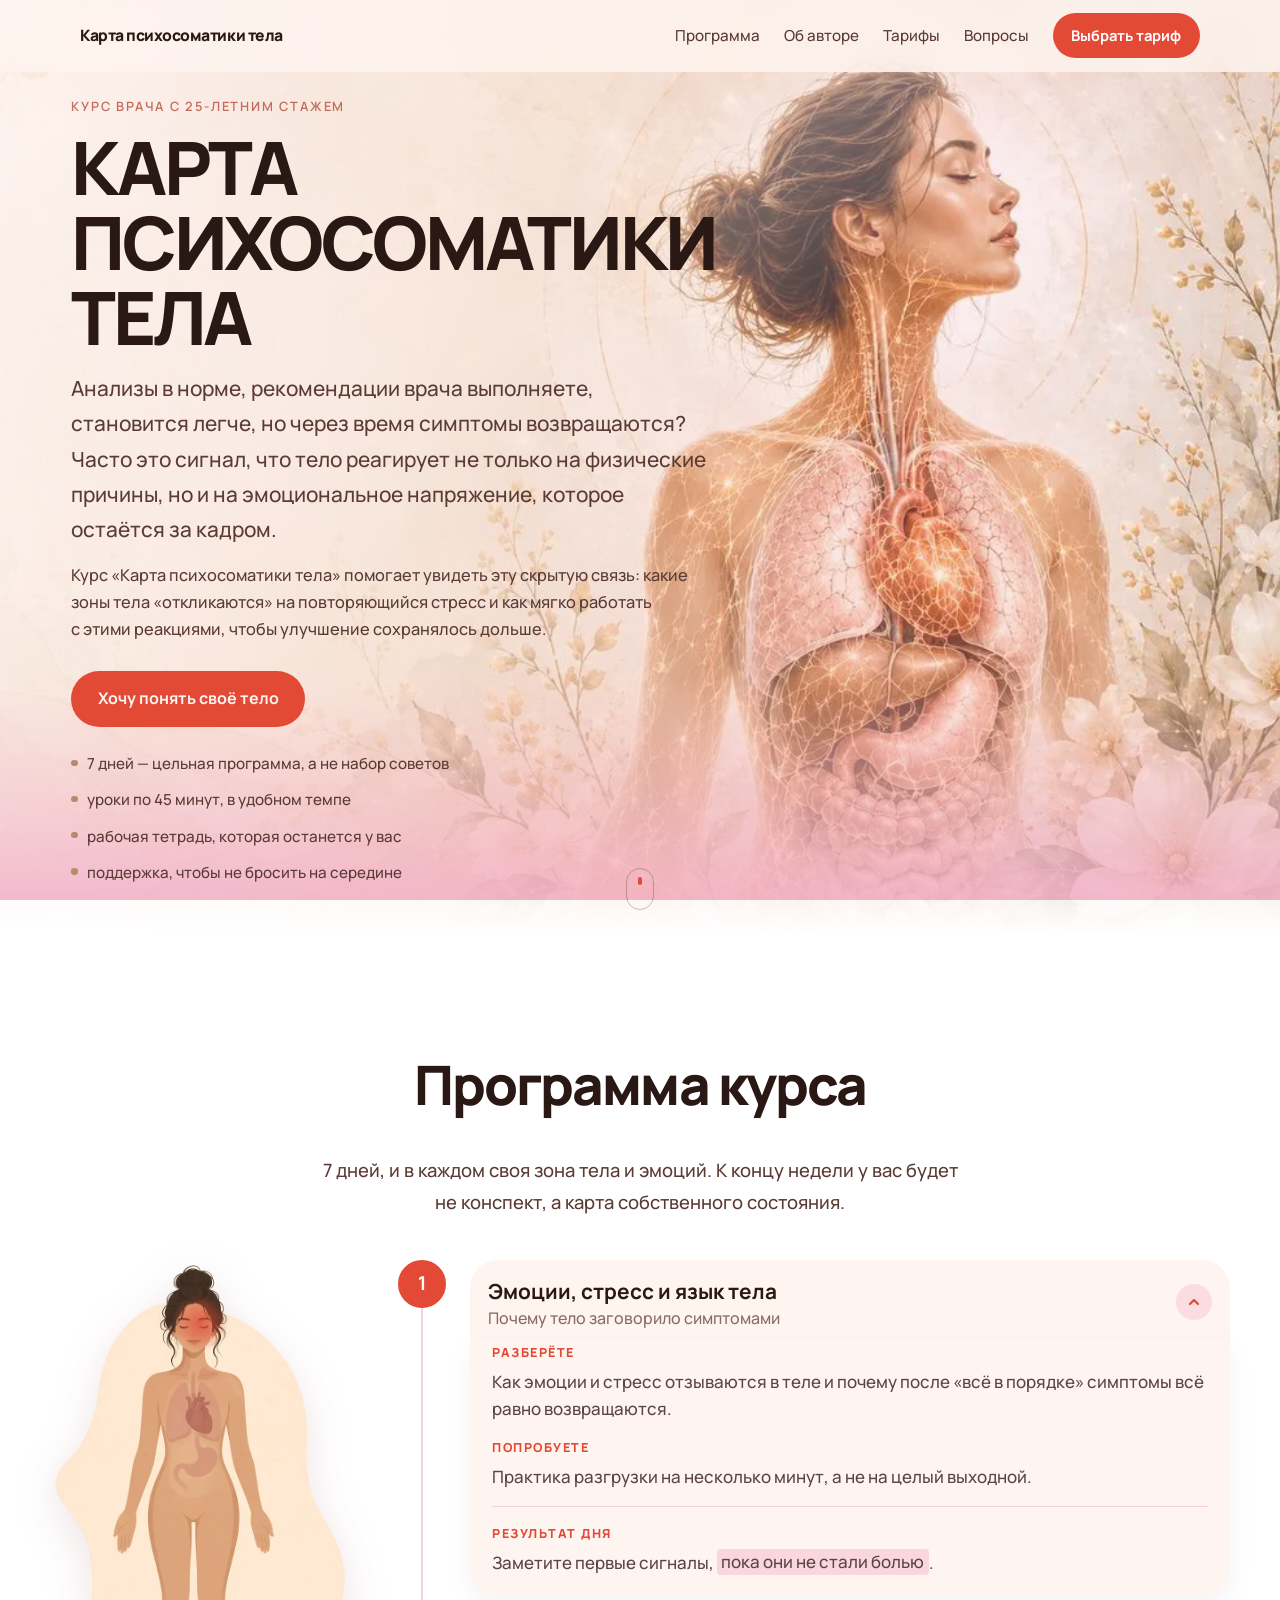
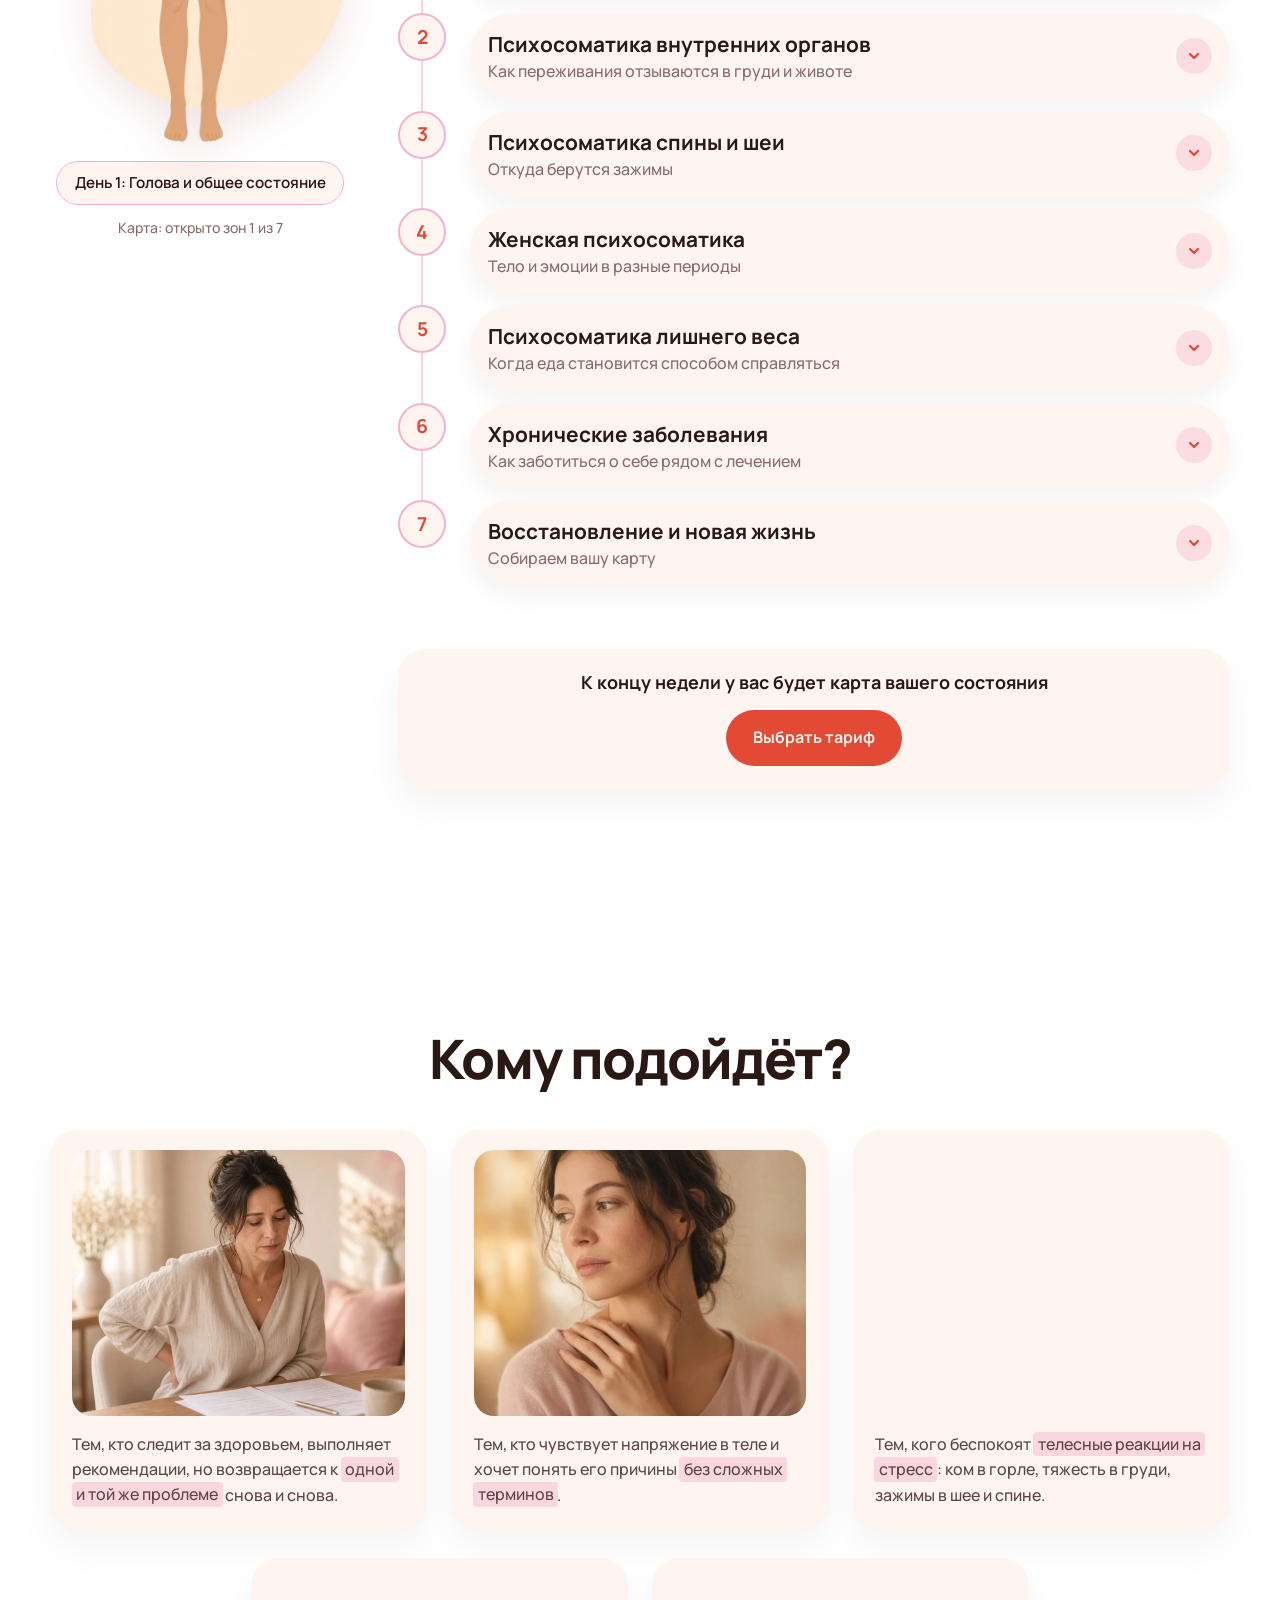
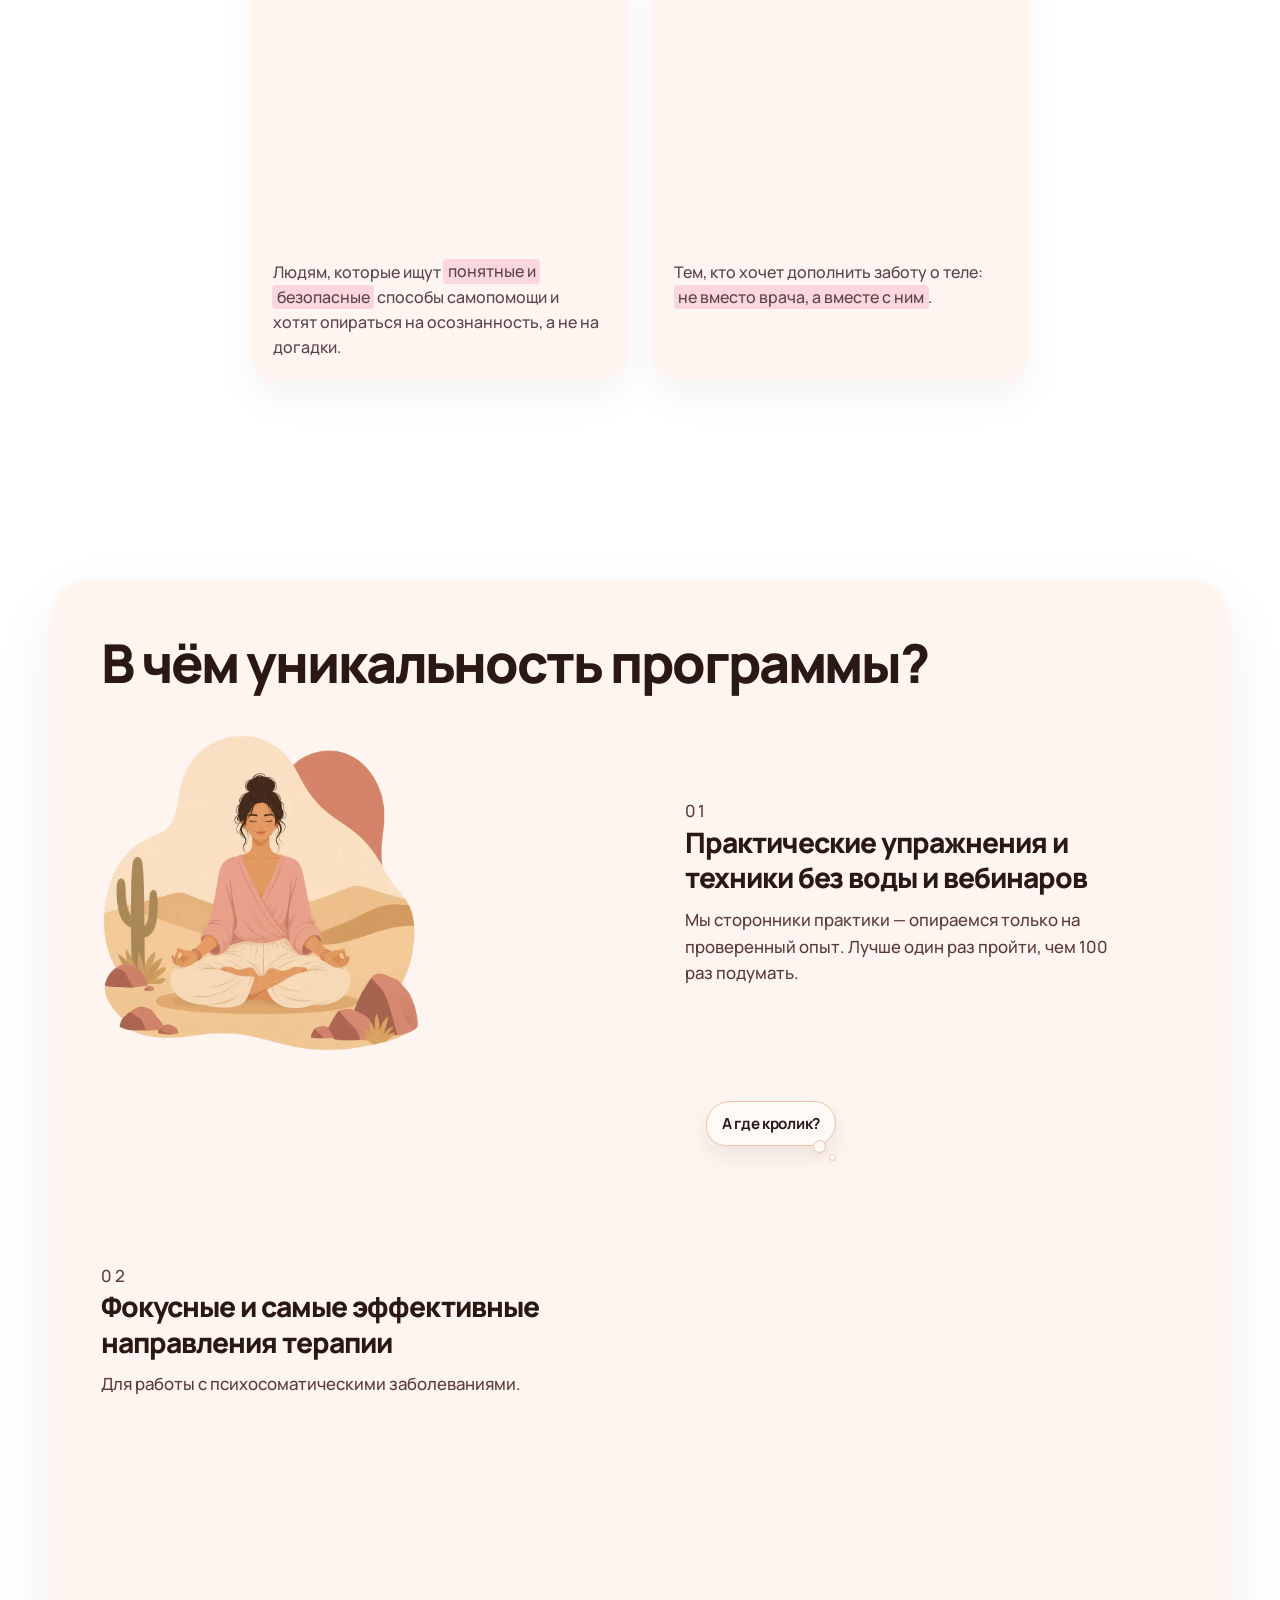
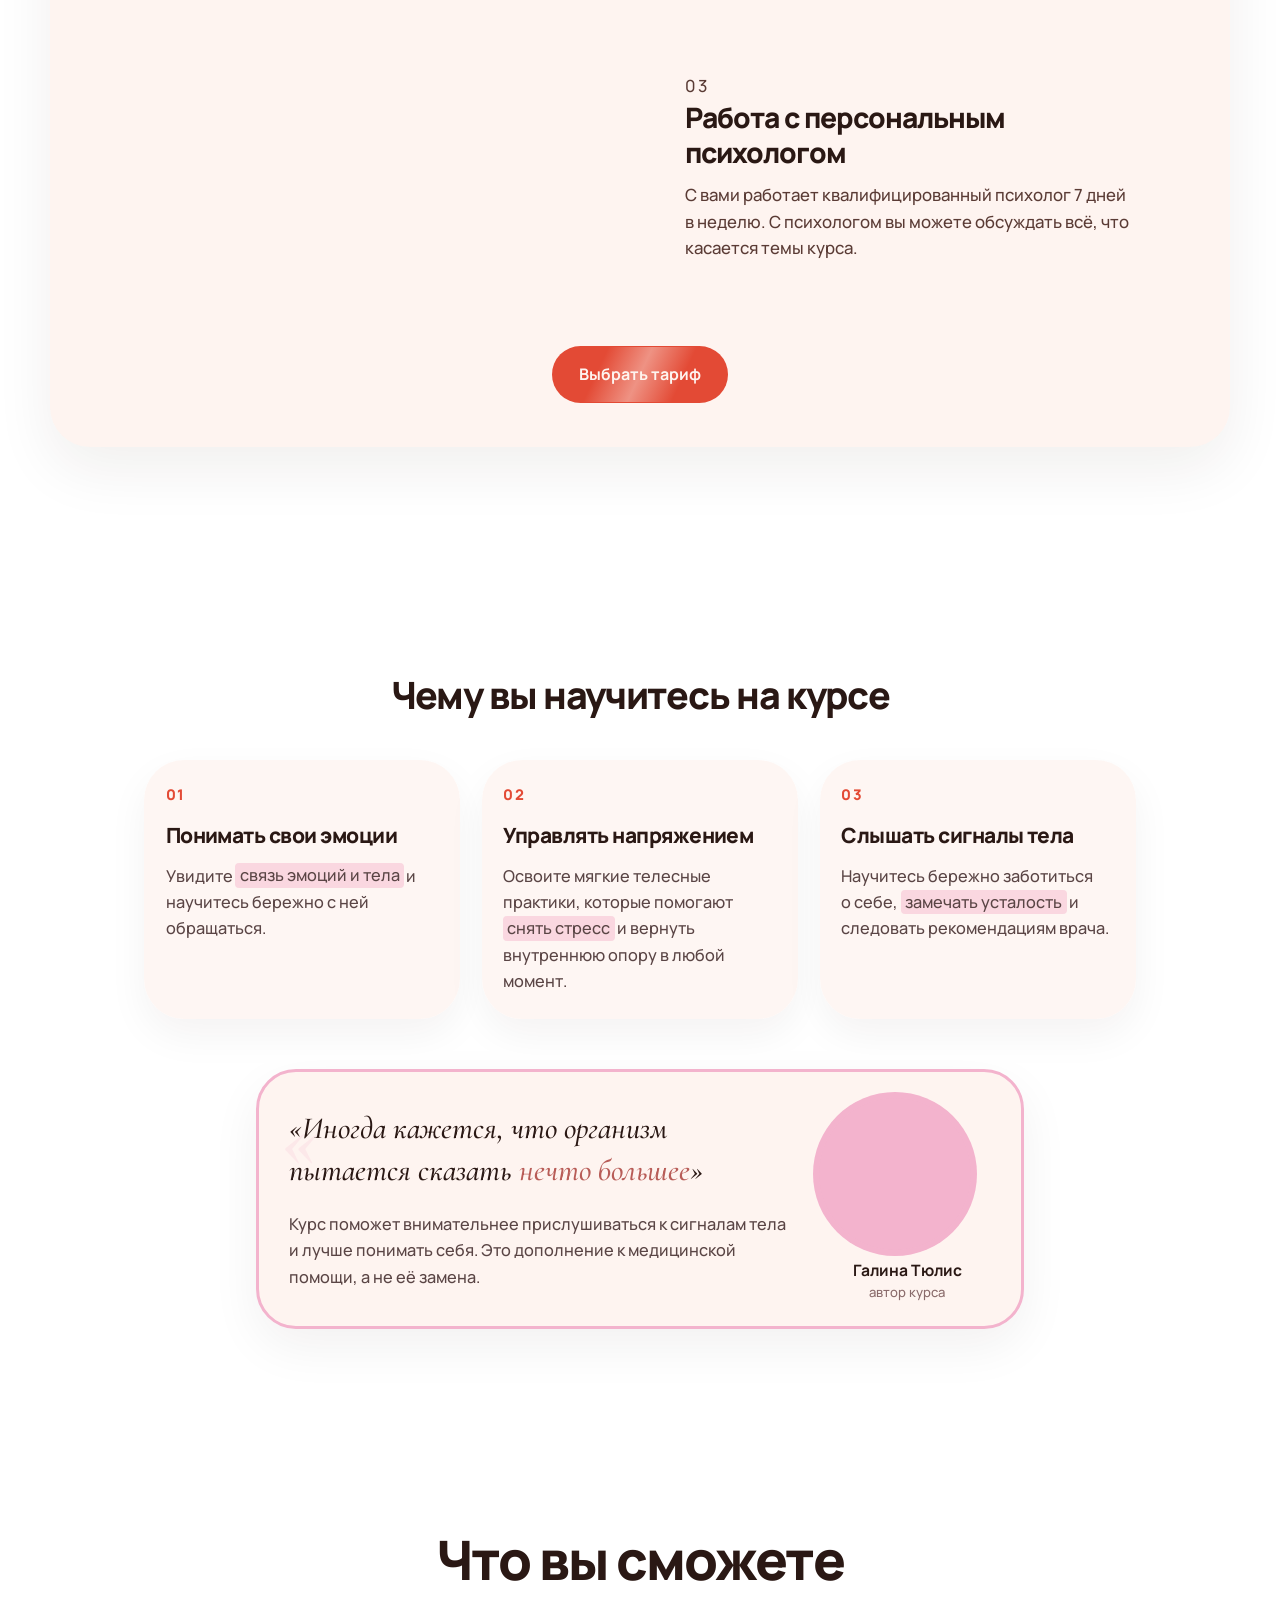
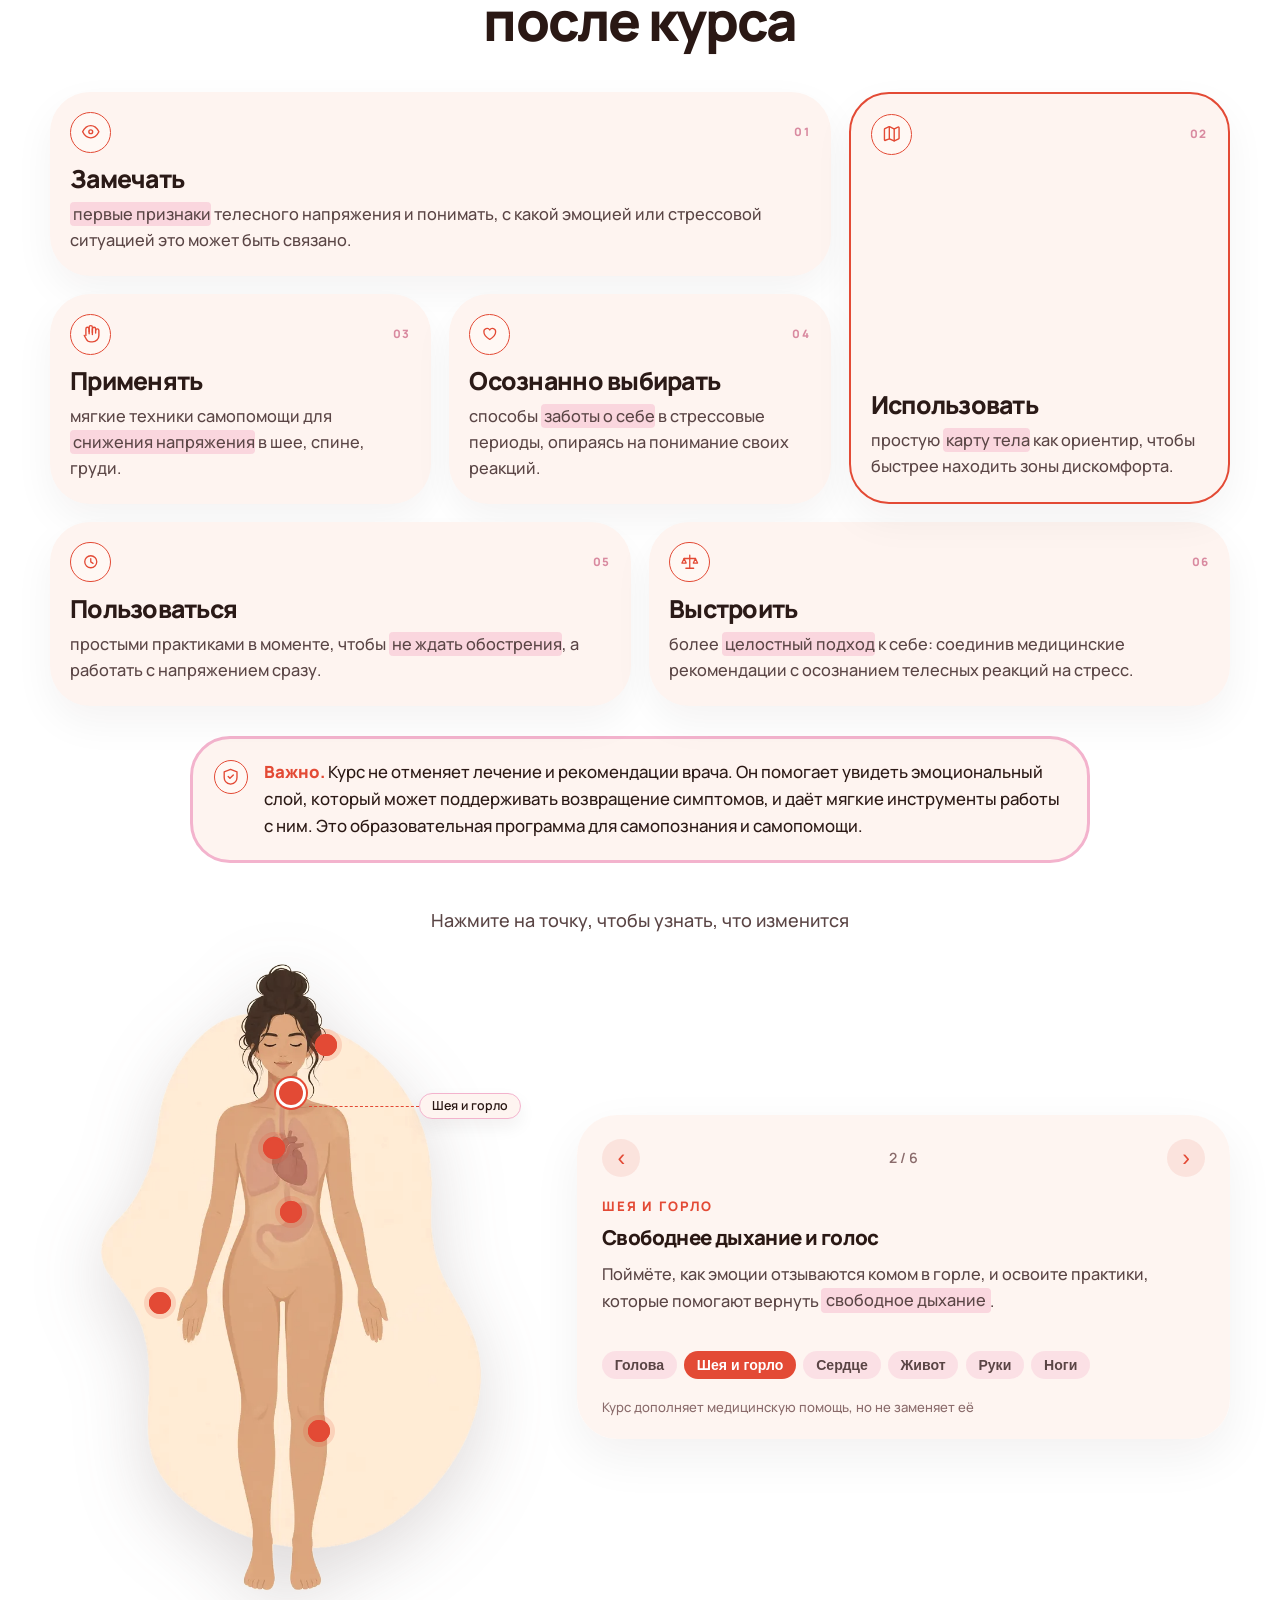
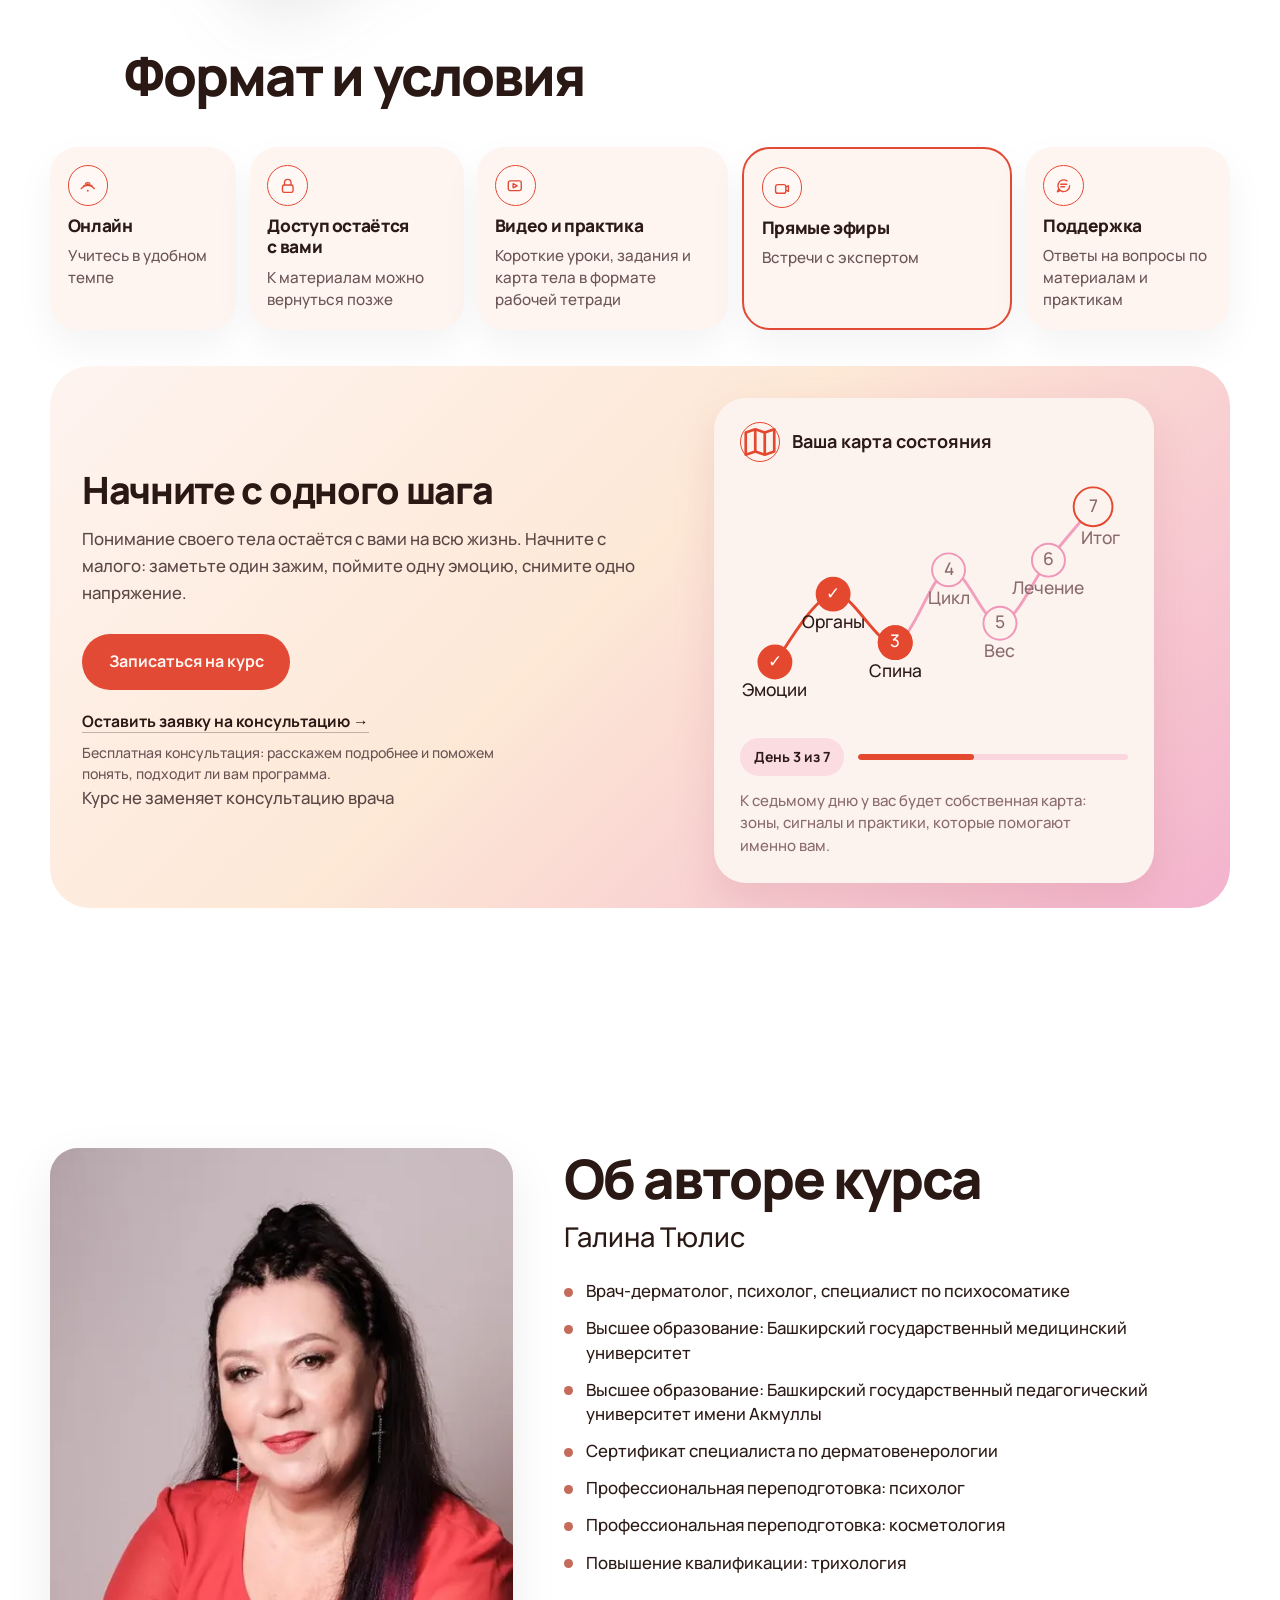
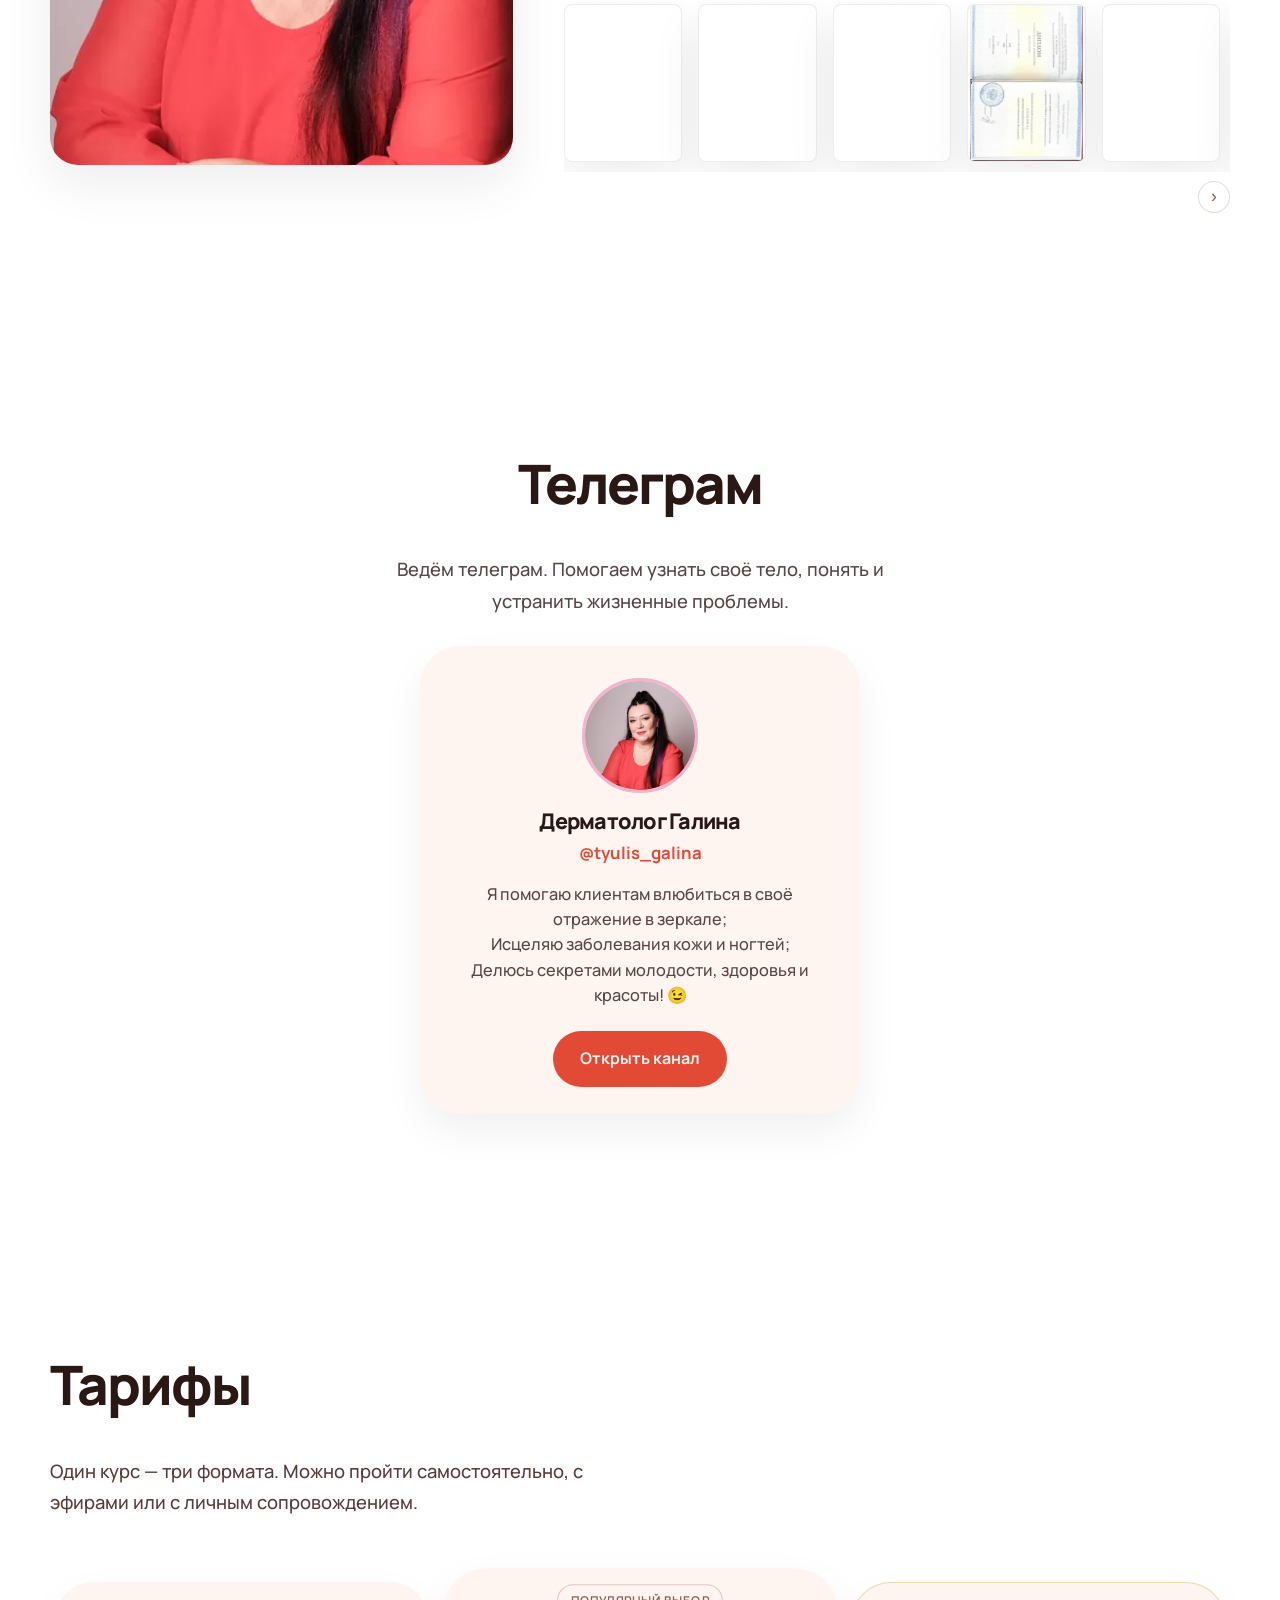
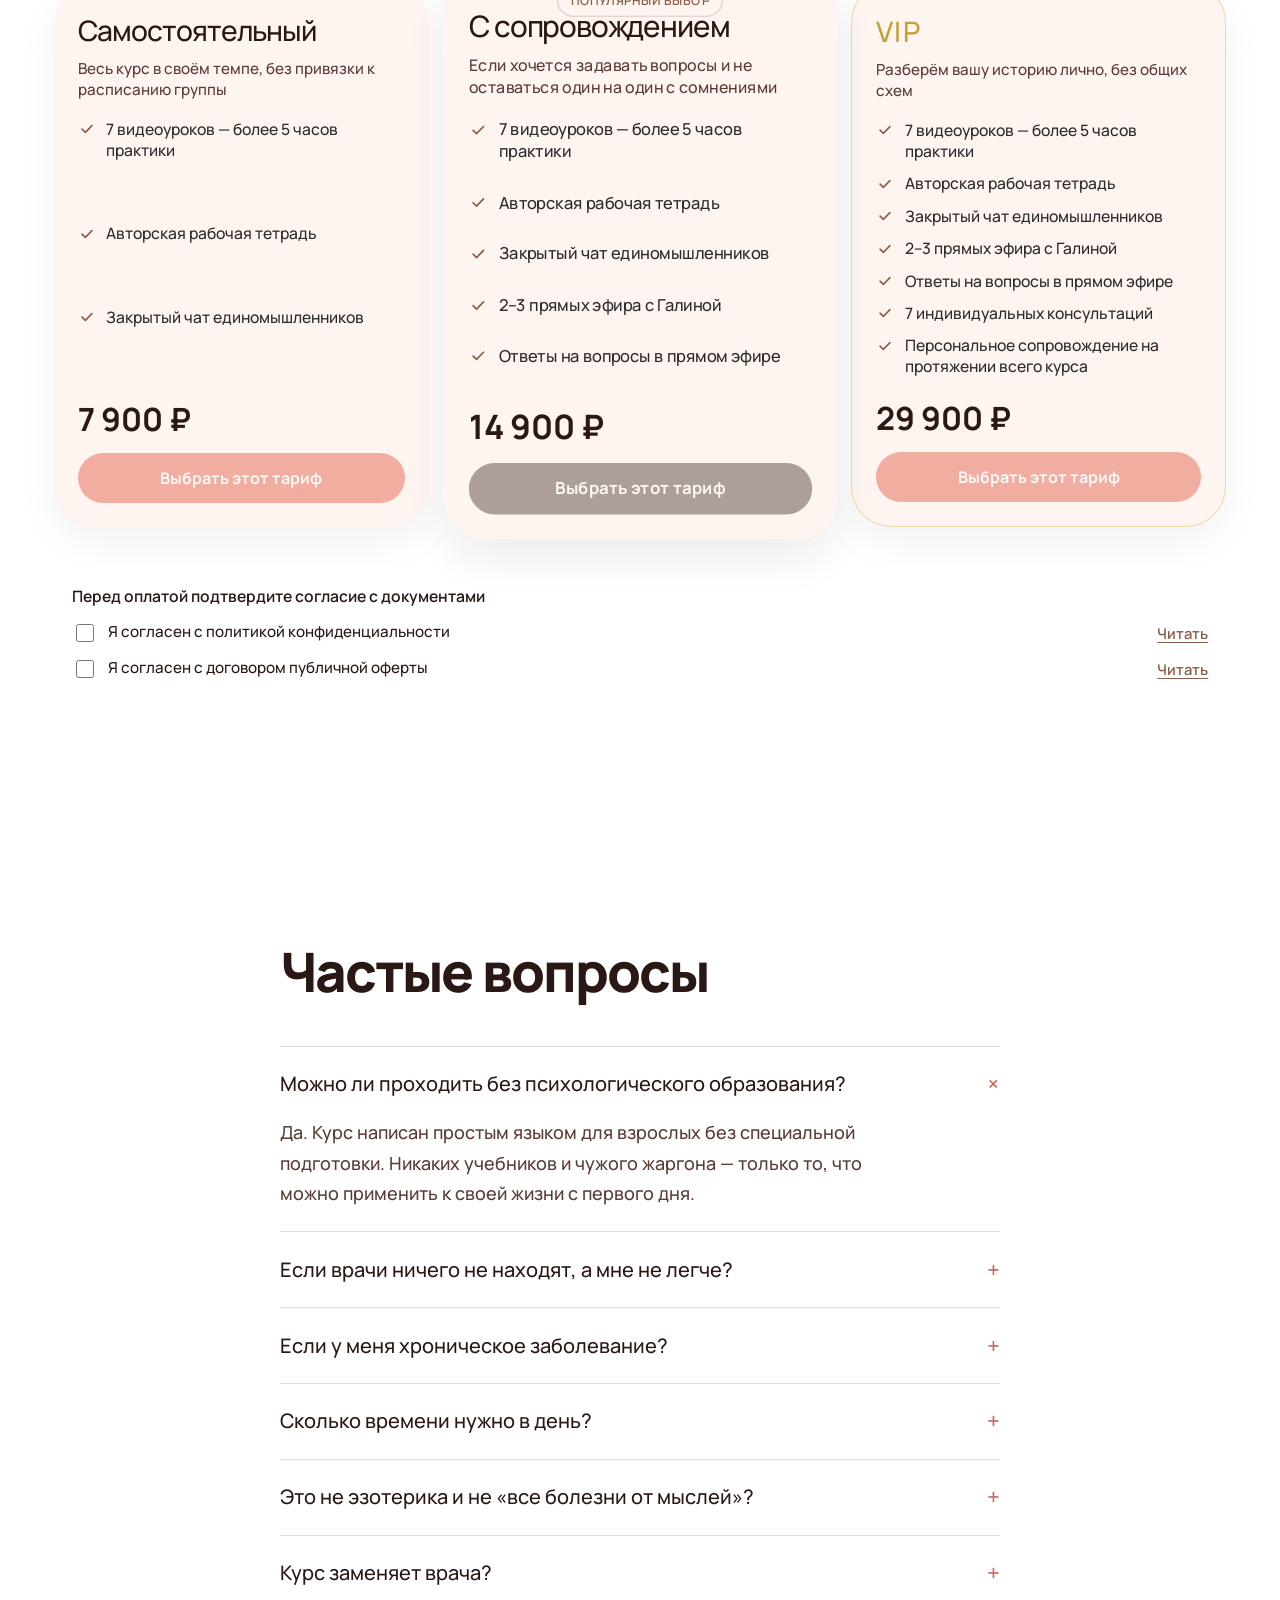
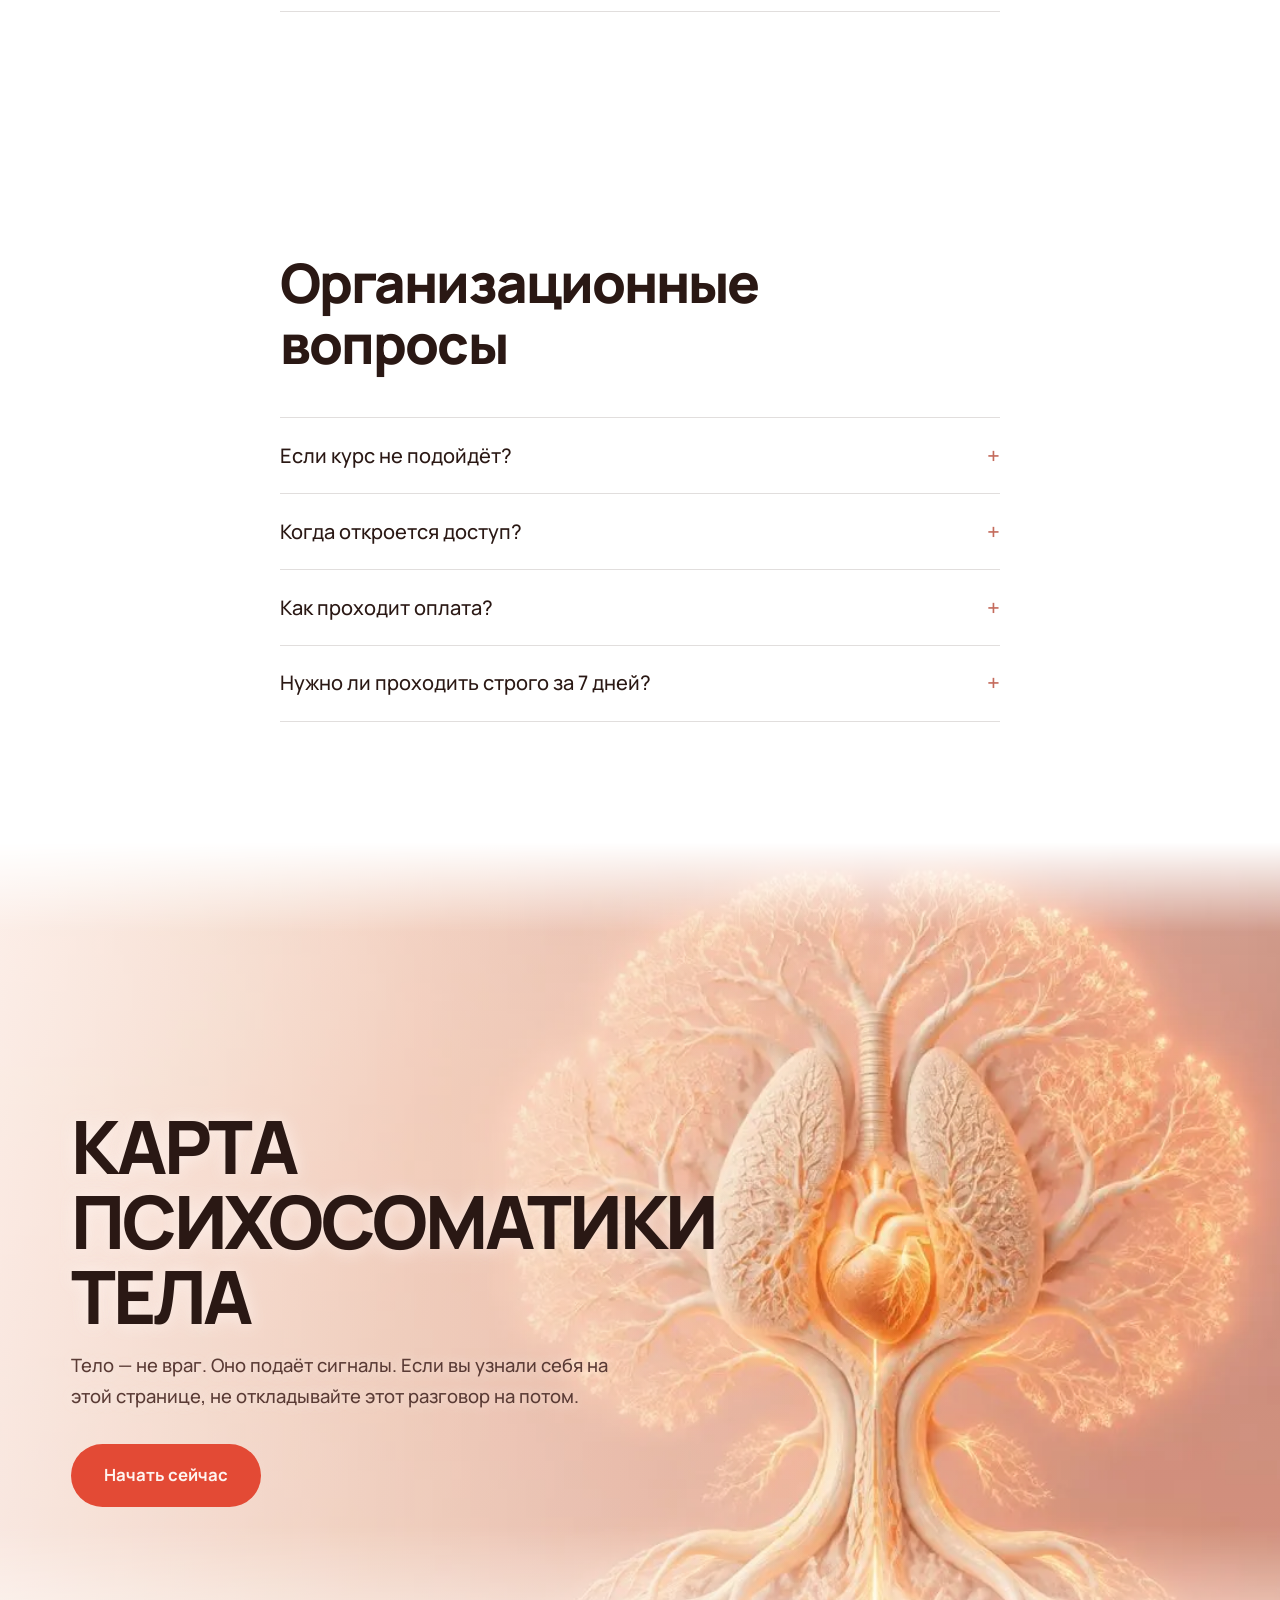
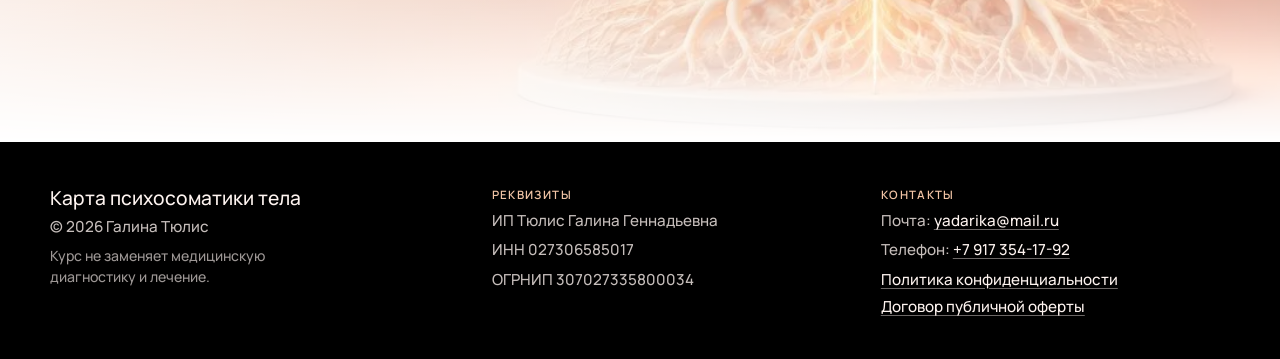
==== commit 01024f24: "Reorder the landing blocks and add a heart-zone rabbit easter egg with a 5% course discount. Co-auth" ====
--- a/index.html
+++ b/index.html
@@ -7,7 +7,7 @@
   <meta name="description" content="Если обследования в порядке, а вам всё равно плохо — за 7 дней вы разберётесь в сигналах своего тела. Курс врача Галины Тюлис с 25-летним стажем." />
   <link rel="preload" href="media/hero.webp" as="image" />
   <link rel="preload" href="fonts/manrope-cyrillic.woff2" as="font" type="font/woff2" />
-  <link rel="stylesheet" href="styles.css?v=100" />
+  <link rel="stylesheet" href="styles.css?v=132" />
 </head>
 <body>
   <header class="site-header" id="top">
@@ -27,7 +27,6 @@
   </header>
 
   <main>
-    <!-- 1. Hero -->
     <section class="hero" id="hero">
       <div class="hero-bg" aria-hidden="true">
         <img class="hero-image" src="media/hero.webp" alt="" fetchpriority="high" decoding="async" />
@@ -36,7 +35,8 @@
       <div class="hero-content">
         <p class="eyebrow">Курс врача с 25-летним стажем</p>
         <h1 class="brand-title">Карта психосоматики тела</h1>
-        <p class="hero-lead">Обследования в порядке, а вам всё равно плохо? Тело что-то говорит, но этот язык вам никто не объяснил? За 7 дней вы получите карту своих сигналов и научитесь замечать их раньше, чем появится боль.</p>
+        <p class="hero-lead">Анализы в&nbsp;норме, рекомендации врача выполняете, становится легче, но через время симптомы возвращаются? Часто это сигнал, что тело реагирует не&nbsp;только на&nbsp;физические причины, но&nbsp;и&nbsp;на&nbsp;эмоциональное напряжение, которое остаётся за&nbsp;кадром.</p>
+        <p class="hero-sub">Курс «Карта психосоматики тела» помогает увидеть эту скрытую связь: какие зоны тела «откликаются» на&nbsp;повторяющийся стресс и&nbsp;как мягко работать с&nbsp;этими реакциями, чтобы улучшение сохранялось дольше.</p>
         <div class="hero-actions">
           <a class="btn btn-primary" href="#tariffs">Хочу понять своё тело</a>
         </div>
@@ -47,64 +47,305 @@
           <li>поддержка, чтобы не бросить на середине</li>
         </ul>
       </div>
-      <a class="scroll-hint" href="#problem" aria-label="Дальше">
+      <a class="scroll-hint" href="#program" aria-label="Дальше">
         <span></span>
       </a>
     </section>
 
-    <!-- 2. Problem -->
-    <section class="section problem" id="problem">
-      <div class="container problem-wrap reveal">
-        <h2 class="problem-title">Если тело говорит с вами через <span class="trigger-word">симптомы</span>…</h2>
-
-        <div class="problem-stage">
-          <div class="cycle" aria-label="Замкнутый круг симптомов">
-            <div class="cycle-disc" aria-hidden="true"></div>
-            <svg class="cycle-arrows" viewBox="0 0 400 400" fill="none" aria-hidden="true">
-              <defs>
-                <marker id="cycleArrow" viewBox="0 0 10 10" refX="8" refY="5" markerWidth="6" markerHeight="6" orient="auto">
-                  <path d="M1 1.5 L8.5 5 L1 8.5" fill="none" stroke="#8b5e4b" stroke-width="1.4" stroke-linecap="round" stroke-linejoin="round" />
-                </marker>
-              </defs>
-              <!-- дуги между подписями, без пересечения текста -->
-              <path d="M235 95 C290 105 305 150 305 175" stroke="#8b5e4b" stroke-width="1.5" stroke-linecap="round" marker-end="url(#cycleArrow)" />
-              <path d="M305 225 C305 260 280 300 235 310" stroke="#8b5e4b" stroke-width="1.5" stroke-linecap="round" marker-end="url(#cycleArrow)" />
-              <path d="M165 310 C120 300 95 260 95 225" stroke="#8b5e4b" stroke-width="1.5" stroke-linecap="round" marker-end="url(#cycleArrow)" />
-              <path d="M95 175 C95 140 120 105 165 95" stroke="#8b5e4b" stroke-width="1.5" stroke-linecap="round" marker-end="url(#cycleArrow)" />
-            </svg>
-            <p class="cycle-item cycle-12">Вы обследуетесь</p>
-            <p class="cycle-item cycle-3">Выполняете рекомендации</p>
-            <p class="cycle-item cycle-6">Становится легче</p>
-            <p class="cycle-item cycle-9">Симптомы возвращаются</p>
-            <p class="cycle-center">Замкнутый круг?</p>
-
-          </div>
-
-          <figure class="problem-figure">
-            <img src="media/contour.webp" alt="" loading="lazy" decoding="async" />
-            <span class="silhouette-shine" aria-hidden="true"></span>
-            <svg class="silhouette-trace" viewBox="0 0 541 1024" preserveAspectRatio="xMidYMid meet" aria-hidden="true">
-              <defs>
-                <linearGradient id="silhouetteGold" x1="12%" y1="0%" x2="88%" y2="100%">
-                  <stop offset="0%" stop-color="#fff6d2" />
-                  <stop offset="28%" stop-color="#ffe9a8" />
-                  <stop offset="54%" stop-color="#e5b869" />
-                  <stop offset="100%" stop-color="#c9a227" />
-                </linearGradient>
-                <filter id="silhouetteGlow" x="-50%" y="-50%" width="200%" height="200%">
-                  <feGaussianBlur in="SourceGraphic" stdDeviation="3.2" result="blur" />
-                  <feMerge>
-                    <feMergeNode in="blur" />
-                    <feMergeNode in="blur" />
-                    <feMergeNode in="SourceGraphic" />
-                  </feMerge>
-                </filter>
-              </defs>
-              <path class="silhouette-trace-line" pathLength="1000" d="M150.3 0 L125.7 60 L126 71 L117.9 102 L121.5 111 L116.7 135 L115.1 177 L119.8 192 L116.9 201 L134 297 L139.3 307 L139.3 339 L131.7 371 L134.1 377 L124.8 386 L100.9 440 L52.2 506 L45.6 522 L45.9 535 L60.9 557 L105.4 583 L116.5 594 L122.5 617 L116.3 645 L118.6 648 L137.8 660 L142.3 664 L140.8 667 L148.1 672 L176.7 684 L152 694 L145.6 711 L152.2 728 L168.6 742 L178.9 756 L184.5 814 L199.7 841 L222.6 851 L259.8 860 L262.8 862 L260.6 864 Q340 856 423.1 873 L443.1 903 L461.2 947 L465.9 981 L461.1 990 L458.2 1011 L479.5 1020 L479.5 1023" />
-              <path class="silhouette-trace-flow" pathLength="1000" d="M150.3 0 L125.7 60 L126 71 L117.9 102 L121.5 111 L116.7 135 L115.1 177 L119.8 192 L116.9 201 L134 297 L139.3 307 L139.3 339 L131.7 371 L134.1 377 L124.8 386 L100.9 440 L52.2 506 L45.6 522 L45.9 535 L60.9 557 L105.4 583 L116.5 594 L122.5 617 L116.3 645 L118.6 648 L137.8 660 L142.3 664 L140.8 667 L148.1 672 L176.7 684 L152 694 L145.6 711 L152.2 728 L168.6 742 L178.9 756 L184.5 814 L199.7 841 L222.6 851 L259.8 860 L262.8 862 L260.6 864 Q340 856 423.1 873 L443.1 903 L461.2 947 L465.9 981 L461.1 990 L458.2 1011 L479.5 1020 L479.5 1023" />
-              <path class="silhouette-trace-spark" pathLength="1000" d="M150.3 0 L125.7 60 L126 71 L117.9 102 L121.5 111 L116.7 135 L115.1 177 L119.8 192 L116.9 201 L134 297 L139.3 307 L139.3 339 L131.7 371 L134.1 377 L124.8 386 L100.9 440 L52.2 506 L45.6 522 L45.9 535 L60.9 557 L105.4 583 L116.5 594 L122.5 617 L116.3 645 L118.6 648 L137.8 660 L142.3 664 L140.8 667 L148.1 672 L176.7 684 L152 694 L145.6 711 L152.2 728 L168.6 742 L178.9 756 L184.5 814 L199.7 841 L222.6 851 L259.8 860 L262.8 862 L260.6 864 Q340 856 423.1 873 L443.1 903 L461.2 947 L465.9 981 L461.1 990 L458.2 1011 L479.5 1020 L479.5 1023" />
-            </svg>
+    <section class="section program" id="program">
+      <div class="container">
+        <div class="section-head program-head reveal">
+          <h2>Программа курса</h2>
+          <p>7 дней, и в каждом своя зона тела и эмоций. К концу недели у вас будет не конспект, а карта собственного состояния.</p>
+        </div>
+
+        <div class="program-layout reveal" data-program>
+          <aside class="program-figure">
+            <div class="program-stage" data-program-stage>
+              <img src="media/body-map.webp" alt="" width="674" height="1095" loading="lazy" decoding="async" />
+              <span class="program-gl" data-day="0" style="left:50%;top:13%;width:26%;height:16%"></span>
+              <span class="program-gl" data-day="1" style="left:51%;top:30%;width:26%;height:15%"></span>
+              <span class="program-gl" data-day="1" style="left:50%;top:40%;width:24%;height:12%"></span>
+              <span class="program-gl" data-day="2" style="left:50%;top:20%;width:16%;height:8%"></span>
+              <span class="program-gl" data-day="2" style="left:50%;top:25%;width:42%;height:11%"></span>
+              <span class="program-gl" data-day="3" style="left:50%;top:51%;width:20%;height:8%"></span>
+              <span class="program-gl" data-day="4" style="left:50%;top:41%;width:30%;height:13%"></span>
+              <span class="program-gl" data-day="5" style="left:50%;top:38%;width:46%;height:58%"></span>
+            </div>
+            <span class="program-cap" data-program-cap>День 1: Голова и общее состояние</span>
+            <p class="program-progress" data-program-progress>Карта: открыто зон 1 из 7</p>
+          </aside>
+
+          <ol class="program-list">
+            <li class="program-day" data-zone-name="Голова и общее состояние">
+              <button type="button" class="program-day-trigger" aria-expanded="false">
+                <span class="program-node"><span>1</span></span>
+                <span class="program-day-copy">
+                  <b>Эмоции, стресс и язык тела</b>
+                  <i>Почему тело заговорило симптомами</i>
+                </span>
+                <span class="program-chev" aria-hidden="true">
+                  <svg width="14" height="14" viewBox="0 0 14 14" fill="none" stroke="currentColor" stroke-width="2.2" stroke-linecap="round" stroke-linejoin="round"><path d="M3 5l4 4 4-4"/></svg>
+                </span>
+              </button>
+              <div class="program-wrap">
+                <div class="program-card">
+                  <div class="program-row">
+                    <h4>Разберёте</h4>
+                    <p>Как эмоции и стресс отзываются в теле и почему после «всё в порядке» симптомы всё равно возвращаются.</p>
+                  </div>
+                  <div class="program-row">
+                    <h4>Попробуете</h4>
+                    <p>Практика разгрузки на несколько минут, а не на целый выходной.</p>
+                  </div>
+                  <div class="program-row is-result">
+                    <h4>Результат дня</h4>
+                    <p>Заметите первые сигналы, <span class="hl">пока они не стали болью</span>.</p>
+                  </div>
+                </div>
+              </div>
+            </li>
+            <li class="program-day" data-zone-name="Грудь и живот">
+              <button type="button" class="program-day-trigger" aria-expanded="false">
+                <span class="program-node"><span>2</span></span>
+                <span class="program-day-copy">
+                  <b>Психосоматика внутренних органов</b>
+                  <i>Как переживания отзываются в груди и животе</i>
+                </span>
+                <span class="program-chev" aria-hidden="true">
+                  <svg width="14" height="14" viewBox="0 0 14 14" fill="none" stroke="currentColor" stroke-width="2.2" stroke-linecap="round" stroke-linejoin="round"><path d="M3 5l4 4 4-4"/></svg>
+                </span>
+              </button>
+              <div class="program-wrap">
+                <div class="program-card">
+                  <div class="program-row">
+                    <h4>Разберёте</h4>
+                    <p>Как стресс связан с дыханием, сердцем и пищеварением.</p>
+                  </div>
+                  <div class="program-row">
+                    <h4>Попробуете</h4>
+                    <p>Простая практика для груди и живота.</p>
+                  </div>
+                  <div class="program-row is-result">
+                    <h4>Результат дня</h4>
+                    <p>Научитесь отличать привычное напряжение от сигнала, <span class="hl">с которым стоит прийти к врачу</span>.</p>
+                  </div>
+                </div>
+              </div>
+            </li>
+            <li class="program-day" data-zone-name="Шея, плечи и спина">
+              <button type="button" class="program-day-trigger" aria-expanded="false">
+                <span class="program-node"><span>3</span></span>
+                <span class="program-day-copy">
+                  <b>Психосоматика спины и шеи</b>
+                  <i>Откуда берутся зажимы</i>
+                </span>
+                <span class="program-chev" aria-hidden="true">
+                  <svg width="14" height="14" viewBox="0 0 14 14" fill="none" stroke="currentColor" stroke-width="2.2" stroke-linecap="round" stroke-linejoin="round"><path d="M3 5l4 4 4-4"/></svg>
+                </span>
+              </button>
+              <div class="program-wrap">
+                <div class="program-card">
+                  <div class="program-row">
+                    <h4>Разберёте</h4>
+                    <p>Почему напряжение оседает в шее, плечах и пояснице.</p>
+                  </div>
+                  <div class="program-row">
+                    <h4>Попробуете</h4>
+                    <p>Мягкие упражнения для шеи и спины.</p>
+                  </div>
+                  <div class="program-row is-result">
+                    <h4>Результат дня</h4>
+                    <p>Станете раньше замечать зажим и <span class="hl">снимать его, пока он не закрепился</span>.</p>
+                  </div>
+                </div>
+              </div>
+            </li>
+            <li class="program-day" data-zone-name="Низ живота">
+              <button type="button" class="program-day-trigger" aria-expanded="false">
+                <span class="program-node"><span>4</span></span>
+                <span class="program-day-copy">
+                  <b>Женская психосоматика</b>
+                  <i>Тело и эмоции в разные периоды</i>
+                </span>
+                <span class="program-chev" aria-hidden="true">
+                  <svg width="14" height="14" viewBox="0 0 14 14" fill="none" stroke="currentColor" stroke-width="2.2" stroke-linecap="round" stroke-linejoin="round"><path d="M3 5l4 4 4-4"/></svg>
+                </span>
+              </button>
+              <div class="program-wrap">
+                <div class="program-card">
+                  <div class="program-row">
+                    <h4>Разберёте</h4>
+                    <p>Как стресс и эмоциональное состояние связаны с самочувствием в течение цикла.</p>
+                  </div>
+                  <div class="program-row">
+                    <h4>Попробуете</h4>
+                    <p>Практика бережной заботы о себе в чувствительные дни.</p>
+                  </div>
+                  <div class="program-row is-result">
+                    <h4>Результат дня</h4>
+                    <p>Лучше поймёте <span class="hl">своё состояние</span> и его причины.</p>
+                  </div>
+                </div>
+              </div>
+            </li>
+            <li class="program-day" data-zone-name="Живот и талия">
+              <button type="button" class="program-day-trigger" aria-expanded="false">
+                <span class="program-node"><span>5</span></span>
+                <span class="program-day-copy">
+                  <b>Психосоматика лишнего веса</b>
+                  <i>Когда еда становится способом справляться</i>
+                </span>
+                <span class="program-chev" aria-hidden="true">
+                  <svg width="14" height="14" viewBox="0 0 14 14" fill="none" stroke="currentColor" stroke-width="2.2" stroke-linecap="round" stroke-linejoin="round"><path d="M3 5l4 4 4-4"/></svg>
+                </span>
+              </button>
+              <div class="program-wrap">
+                <div class="program-card">
+                  <div class="program-row">
+                    <h4>Разберёте</h4>
+                    <p>Как стресс и эмоции влияют на аппетит и отношение к еде.</p>
+                  </div>
+                  <div class="program-row">
+                    <h4>Попробуете</h4>
+                    <p>Практика, которая помогает отличить голод от потребности в утешении.</p>
+                  </div>
+                  <div class="program-row is-result">
+                    <h4>Результат дня</h4>
+                    <p>Увидите свои привычные сценарии <span class="hl">без самокритики</span>.</p>
+                  </div>
+                </div>
+              </div>
+            </li>
+            <li class="program-day" data-zone-name="Всё тело">
+              <button type="button" class="program-day-trigger" aria-expanded="false">
+                <span class="program-node"><span>6</span></span>
+                <span class="program-day-copy">
+                  <b>Хронические заболевания</b>
+                  <i>Как заботиться о себе рядом с лечением</i>
+                </span>
+                <span class="program-chev" aria-hidden="true">
+                  <svg width="14" height="14" viewBox="0 0 14 14" fill="none" stroke="currentColor" stroke-width="2.2" stroke-linecap="round" stroke-linejoin="round"><path d="M3 5l4 4 4-4"/></svg>
+                </span>
+              </button>
+              <div class="program-wrap">
+                <div class="program-card">
+                  <div class="program-row">
+                    <h4>Разберёте</h4>
+                    <p>Как стресс и усталость влияют на самочувствие при длительных состояниях.</p>
+                  </div>
+                  <div class="program-row">
+                    <h4>Попробуете</h4>
+                    <p>Практики поддержки в трудные дни.</p>
+                  </div>
+                  <div class="program-row is-result">
+                    <h4>Результат дня</h4>
+                    <p>Научитесь <span class="hl">дополнять лечение заботой о себе</span>, не заменяя рекомендации врача.</p>
+                  </div>
+                </div>
+              </div>
+            </li>
+            <li class="program-day is-all" data-zone-name="Ваша карта целиком">
+              <button type="button" class="program-day-trigger" aria-expanded="false">
+                <span class="program-node"><span>7</span></span>
+                <span class="program-day-copy">
+                  <b>Восстановление и новая жизнь</b>
+                  <i>Собираем вашу карту</i>
+                </span>
+                <span class="program-chev" aria-hidden="true">
+                  <svg width="14" height="14" viewBox="0 0 14 14" fill="none" stroke="currentColor" stroke-width="2.2" stroke-linecap="round" stroke-linejoin="round"><path d="M3 5l4 4 4-4"/></svg>
+                </span>
+              </button>
+              <div class="program-wrap">
+                <div class="program-card">
+                  <div class="program-row">
+                    <h4>Разберёте</h4>
+                    <p>Всё, что вы заметили за неделю, складывается в одну картину.</p>
+                  </div>
+                  <div class="program-row">
+                    <h4>Попробуете</h4>
+                    <p>Составите личный план поддержки на каждый день.</p>
+                  </div>
+                  <div class="program-row is-result">
+                    <h4>Результат дня</h4>
+                    <p>У вас будет <span class="hl">собственная карта состояния</span>.</p>
+                  </div>
+                </div>
+              </div>
+            </li>
+          </ol>
+          <div class="program-finale">
+            <p>К концу недели у вас будет карта вашего состояния</p>
+            <a class="btn btn-primary" href="#tariffs">Выбрать тариф</a>
+          </div>
+        </div>
+      </div>
+    </section>
+
+    <section class="section who" id="who">
+      <div class="container">
+        <div class="section-head who-head reveal">
+          <h2>Кому подойдёт?</h2>
+        </div>
+        <div class="who-grid reveal-stagger">
+          <article class="who-card">
+            <img src="media/who-01.webp" alt="" loading="lazy" decoding="async" />
+            <p>Тем, кто следит за здоровьем, выполняет рекомендации, но возвращается к <span class="hl">одной и той же проблеме</span> снова и снова.</p>
+          </article>
+          <article class="who-card">
+            <img src="media/who-02.webp" alt="" loading="lazy" decoding="async" />
+            <p>Тем, кто чувствует напряжение в теле и хочет понять его причины <span class="hl">без сложных терминов</span>.</p>
+          </article>
+          <article class="who-card">
+            <img src="media/who-03.webp" alt="" loading="lazy" decoding="async" />
+            <p>Тем, кого беспокоят <span class="hl">телесные реакции на стресс</span>: ком в горле, тяжесть в груди, зажимы в шее и спине.</p>
+          </article>
+          <article class="who-card">
+            <img src="media/who-04.webp" alt="" loading="lazy" decoding="async" />
+            <p>Людям, которые ищут <span class="hl">понятные и безопасные</span> способы самопомощи и хотят опираться на осознанность, а не на догадки.</p>
+          </article>
+          <article class="who-card">
+            <img src="media/who-05.webp" alt="" loading="lazy" decoding="async" />
+            <p>Тем, кто хочет дополнить заботу о теле: <span class="hl">не вместо врача, а вместе с ним</span>.</p>
+          </article>
+        </div>
+      </div>
+    </section>
+
+    <section class="section uniqueness" id="uniqueness">
+      <div class="container">
+        <div class="section-head uniqueness-head reveal">
+          <h2>В чём уникальность программы?</h2>
+        </div>
+        <div class="uniq-mosaic reveal">
+          <figure class="uniq-visual uniq-desert">
+            <img src="media/uniq-desert.webp" alt="" loading="lazy" decoding="async" />
           </figure>
+          <div class="uniq-copy uniq-copy-01">
+            <p class="uniq-num">01</p>
+            <h3>Практические упражнения и техники без воды и вебинаров</h3>
+            <p>Мы сторонники практики — опираемся только на проверенный опыт. Лучше один раз пройти, чем 100 раз подумать.</p>
+          </div>
+          <div class="uniq-copy uniq-copy-02">
+            <p class="uniq-num">02</p>
+            <h3>Фокусные и самые эффективные направления терапии</h3>
+            <p>Для работы с психосоматическими заболеваниями.</p>
+          </div>
+          <figure class="uniq-visual uniq-magician">
+            <img src="media/uniq-magician.webp" alt="" loading="lazy" decoding="async" />
+            <p class="uniq-thought">А где кролик?<i aria-hidden="true"></i><i aria-hidden="true"></i></p>
+          </figure>
+          <figure class="uniq-visual uniq-galina">
+            <img src="media/uniq-galina.webp" alt="" loading="lazy" decoding="async" />
+          </figure>
+          <div class="uniq-copy uniq-copy-03">
+            <p class="uniq-num">03</p>
+            <h3>Работа с персональным психологом</h3>
+            <p>С вами работает квалифицированный психолог 7 дней в неделю. С психологом вы можете обсуждать всё, что касается темы курса.</p>
+          </div>
+        </div>
+        <div class="uniqueness-actions reveal">
+          <a class="btn btn-primary btn-pulse" href="#tariffs">Выбрать тариф</a>
         </div>
       </div>
     </section>
@@ -146,81 +387,236 @@
       </div>
     </section>
 
-    <!-- 3. Quote -->
-    <section class="quote-section" id="quote">
-      <img src="media/quote.webp" alt="" loading="lazy" decoding="async" />
-    </section>
-
-    <!-- Who it's for -->
-    <section class="section who" id="who">
+    <section class="section results" id="results">
       <div class="container">
-        <div class="section-head who-head reveal">
-          <h2>Кому подойдёт?</h2>
-        </div>
-        <div class="who-grid reveal-stagger">
-          <article class="who-card">
-            <img src="media/who-01.webp" alt="" loading="lazy" decoding="async" />
-            <p>Тем, кто следит за здоровьем, выполняет рекомендации, но снова и снова возвращается к <span class="hl">одной и той же проблеме</span>.</p>
-          </article>
-          <article class="who-card">
-            <img src="media/who-02.webp" alt="" loading="lazy" decoding="async" />
-            <p>Тем, кто чувствует напряжение в теле и хочет понять его причины <span class="hl">без сложных терминов</span>.</p>
-          </article>
-          <article class="who-card">
-            <img src="media/who-03.webp" alt="" loading="lazy" decoding="async" />
-            <p>Тем, кого беспокоят <span class="hl">телесные реакции на стресс</span>: ком в горле, тяжесть в груди, зажимы в шее и спине.</p>
-          </article>
-          <article class="who-card">
-            <img src="media/who-04.webp" alt="" loading="lazy" decoding="async" />
-            <p>Тем, кто ищет <span class="hl">понятные и безопасные</span> способы самопомощи и опирается на осознанность, а не на догадки.</p>
-          </article>
-          <article class="who-card">
-            <img src="media/who-05.webp" alt="" loading="lazy" decoding="async" />
-            <p>Тем, кто хочет дополнить заботу о теле: <span class="hl">не вместо врача, а вместе с ним</span>.</p>
-          </article>
-        </div>
-      </div>
-    </section>
-
-    <!-- Uniqueness -->
-    <section class="section uniqueness" id="uniqueness">
-      <div class="container">
-        <div class="section-head uniqueness-head reveal">
-          <h2>В чём уникальность программы?</h2>
-        </div>
-        <div class="uniq-mosaic reveal">
-          <figure class="uniq-visual uniq-desert">
-            <img src="media/uniq-desert.webp" alt="" loading="lazy" decoding="async" />
-          </figure>
-          <div class="uniq-copy uniq-copy-01">
-            <p class="uniq-num">01</p>
-            <h3>Практические упражнения и техники без воды и вебинаров</h3>
-            <p>Мы сторонники практики — опираемся только на проверенный опыт. Лучше один раз пройти, чем 100 раз подумать.</p>
-          </div>
-          <div class="uniq-copy uniq-copy-02">
-            <p class="uniq-num">02</p>
-            <h3>Фокусные и самые эффективные направления терапии</h3>
-            <p>Для работы с психосоматическими заболеваниями.</p>
-          </div>
-          <figure class="uniq-visual uniq-magician">
-            <img src="media/uniq-magician.webp" alt="" loading="lazy" decoding="async" />
-          </figure>
-          <figure class="uniq-visual uniq-galina">
-            <img src="media/uniq-galina.webp" alt="" loading="lazy" decoding="async" />
-          </figure>
-          <div class="uniq-copy uniq-copy-03">
-            <p class="uniq-num">03</p>
-            <h3>Работа с персональным психологом</h3>
-            <p>С вами работает квалифицированный психолог 7 дней в неделю. С психологом вы можете обсуждать всё, что касается темы курса.</p>
-          </div>
-        </div>
-        <div class="uniqueness-actions reveal">
-          <a class="btn btn-primary btn-pulse" href="#tariffs">Выбрать тариф</a>
-        </div>
-      </div>
-    </section>
-
-    <!-- 6. Author -->
+        <div class="section-head results-head reveal">
+          <h2>Что вы сможете после курса</h2>
+        </div>
+        <ol class="results-list reveal-stagger">
+          <li>
+            <div class="results-meta">
+              <span class="results-icon" aria-hidden="true">
+                <svg viewBox="0 0 24 24" fill="none"><path d="M2 12c2.6-5.2 6.2-7.5 10-7.5S19.4 6.8 22 12c-2.6 5.2-6.2 7.5-10 7.5S4.6 17.2 2 12Z" stroke="currentColor" stroke-width="1.7" stroke-linejoin="round"/><circle cx="12" cy="12" r="2.35" stroke="currentColor" stroke-width="1.7"/></svg>
+              </span>
+              <span class="results-num">01</span>
+            </div>
+            <h3>Замечать</h3>
+            <p><span class="hl">первые признаки</span> телесного напряжения и понимать, с какой эмоцией или стрессовой ситуацией это может быть связано.</p>
+          </li>
+          <li class="results-card-accent">
+            <div class="results-meta">
+              <span class="results-icon" aria-hidden="true">
+                <svg viewBox="0 0 24 24" fill="none"><path d="M15 5.8v15M9 3.2v15" stroke="currentColor" stroke-width="1.7" stroke-linecap="round"/><path d="M14.1 5.55a2 2 0 0 0 1.8 0l3.6-1.8A1 1 0 0 1 21 4.6v12.8a1 1 0 0 1-.55.9l-4.55 2.27a2 2 0 0 1-1.8 0l-4.2-2.1a2 2 0 0 0-1.8 0L3.5 20.27A1 1 0 0 1 3 19.38V6.62a1 1 0 0 1 .55-.9l4.55-2.27a2 2 0 0 1 1.8 0z" stroke="currentColor" stroke-width="1.7" stroke-linejoin="round"/></svg>
+              </span>
+              <span class="results-num">02</span>
+            </div>
+            <div class="results-mini" aria-hidden="true">
+              <img src="media/results-body.webp" alt="" width="1348" height="2190" loading="lazy" decoding="async" />
+            </div>
+            <h3>Использовать</h3>
+            <p>простую <span class="hl">карту тела</span> как ориентир, чтобы быстрее находить зоны дискомфорта.</p>
+          </li>
+          <li>
+            <div class="results-meta">
+              <span class="results-icon" aria-hidden="true">
+                <svg viewBox="0 0 24 24" fill="none"><path d="M18 11V6a2 2 0 0 0-4 0v7" stroke="currentColor" stroke-width="1.7" stroke-linecap="round"/><path d="M14 10.5V4a2 2 0 0 0-4 0v8" stroke="currentColor" stroke-width="1.7" stroke-linecap="round"/><path d="M10 9.6V6a2 2 0 1 0-4 0v8" stroke="currentColor" stroke-width="1.7" stroke-linecap="round"/><path d="M18 8a2 2 0 1 1 4 0v6a8 8 0 0 1-8 8h-2c-2.8 0-4.5-1.4-5.6-3.6L4 14" stroke="currentColor" stroke-width="1.7" stroke-linecap="round" stroke-linejoin="round"/></svg>
+              </span>
+              <span class="results-num">03</span>
+            </div>
+            <h3>Применять</h3>
+            <p>мягкие техники самопомощи для <span class="hl">снижения напряжения</span> в шее, спине, груди.</p>
+          </li>
+          <li>
+            <div class="results-meta">
+              <span class="results-icon" aria-hidden="true">
+                <svg viewBox="0 0 24 24" fill="none"><path d="M12 19s-7.2-4.3-7.2-9.1A3.9 3.9 0 0 1 12 7.4a3.9 3.9 0 0 1 7.2 2.5C19.2 14.7 12 19 12 19Z" stroke="currentColor" stroke-width="1.6" stroke-linejoin="round"/></svg>
+              </span>
+              <span class="results-num">04</span>
+            </div>
+            <h3>Осознанно выбирать</h3>
+            <p>способы <span class="hl">заботы о себе</span> в стрессовые периоды, опираясь на понимание своих реакций.</p>
+          </li>
+          <li>
+            <div class="results-meta">
+              <span class="results-icon" aria-hidden="true">
+                <svg viewBox="0 0 24 24" fill="none"><circle cx="12" cy="12" r="7.4" stroke="currentColor" stroke-width="1.6"/><path d="M12 8.2V12.2l2.8 1.8" stroke="currentColor" stroke-width="1.6" stroke-linecap="round" stroke-linejoin="round"/></svg>
+              </span>
+              <span class="results-num">05</span>
+            </div>
+            <h3>Пользоваться</h3>
+            <p>простыми практиками в моменте, чтобы <span class="hl">не ждать обострения</span>, а работать с напряжением сразу.</p>
+          </li>
+          <li>
+            <div class="results-meta">
+              <span class="results-icon" aria-hidden="true">
+                <svg viewBox="0 0 24 24" fill="none"><path d="M12 4v16M7.2 20h9.6M5 8h14" stroke="currentColor" stroke-width="1.6" stroke-linecap="round"/><path d="M5 8 2.4 13.6h5.2L5 8ZM19 8l-2.6 5.6h5.2L19 8Z" stroke="currentColor" stroke-width="1.6" stroke-linejoin="round"/></svg>
+              </span>
+              <span class="results-num">06</span>
+            </div>
+            <h3>Выстроить</h3>
+            <p>более <span class="hl">целостный подход</span> к себе: соединив медицинские рекомендации с осознанием телесных реакций на стресс.</p>
+          </li>
+        </ol>
+        <aside class="results-note reveal">
+          <span class="results-note-icon" aria-hidden="true">
+            <svg viewBox="0 0 24 24" fill="none"><path d="M20 13c0 5-3.5 7.5-8 8.5-4.5-1-8-3.5-8-8.5V6l8-3 8 3v7Z" stroke="currentColor" stroke-width="1.7" stroke-linejoin="round"/><path d="m9 12 2.2 2.2L15.4 10" stroke="currentColor" stroke-width="1.7" stroke-linecap="round" stroke-linejoin="round"/></svg>
+          </span>
+          <p><strong>Важно.</strong> Курс не отменяет лечение и рекомендации врача. Он помогает увидеть эмоциональный слой, который может поддерживать возвращение симптомов, и даёт мягкие инструменты работы с ним. Это образовательная программа для самопознания и самопомощи.</p>
+        </aside>
+        <p class="outcome-hint reveal">Нажмите на точку, чтобы узнать, что изменится</p>
+        <div class="body-map reveal" data-body-map>
+          <div class="body-map-stage">
+            <img src="media/body-map.webp" alt="Карта тела. Нажмите на зону, чтобы прочитать результат." width="674" height="1095" loading="lazy" decoding="async" />
+            <button type="button" class="body-hotspot" style="--x: 57.5%; --y: 13.8%;" data-zone="head" data-side="r" data-label="Голова" data-title="Меньше напряжения в лбу и челюсти" data-copy="Заметите, где копится напряжение: в висках, лбу, челюсти, и научитесь мягко его отпускать." data-hl="мягко его отпускать" aria-pressed="false" aria-label="Голова">
+              <span class="body-hotspot-pulse" aria-hidden="true"></span>
+              <span class="body-hotspot-dot" aria-hidden="true"></span>
+            </button>
+            <button type="button" class="body-hotspot is-active" style="--x: 50%; --y: 21.2%;" data-zone="throat" data-side="r" data-label="Шея и горло" data-title="Свободнее дыхание и голос" data-copy="Поймёте, как эмоции отзываются комом в горле, и освоите практики, которые помогают вернуть свободное дыхание." data-hl="свободное дыхание" aria-pressed="true" aria-label="Шея и горло">
+              <span class="body-hotspot-pulse" aria-hidden="true"></span>
+              <span class="body-hotspot-dot" aria-hidden="true"></span>
+            </button>
+            <button type="button" class="body-hotspot" style="--x: 46.2%; --y: 29.8%;" data-zone="heart" data-side="l" data-label="Сердце" data-title="Спокойнее в груди" data-copy="Научитесь замечать тревожное волнение и тяжесть в груди и бережно возвращать спокойствие." data-hl="бережно возвращать спокойствие" aria-pressed="false" aria-label="Сердце">
+              <span class="body-hotspot-pulse" aria-hidden="true"></span>
+              <span class="body-hotspot-dot" aria-hidden="true"></span>
+            </button>
+            <button type="button" class="body-hotspot" style="--x: 50%; --y: 39.8%;" data-zone="belly" data-side="r" data-label="Живот" data-title="Ясность в ощущениях" data-copy="Увидите связь переживаний с состоянием живота и найдёте способы успокаивать его без паники." data-hl="успокаивать его без паники" aria-pressed="false" aria-label="Живот">
+              <span class="body-hotspot-pulse" aria-hidden="true"></span>
+              <span class="body-hotspot-dot" aria-hidden="true"></span>
+            </button>
+            <button type="button" class="body-hotspot" style="--x: 21.5%; --y: 54%;" data-zone="hands" data-side="l" data-label="Руки" data-title="Опора в движениях" data-copy="Освоите простые практики для рук, которые помогают снять зажимы и вернуть ощущение опоры." data-hl="снять зажимы" aria-pressed="false" aria-label="Руки">
+              <span class="body-hotspot-pulse" aria-hidden="true"></span>
+              <span class="body-hotspot-dot" aria-hidden="true"></span>
+            </button>
+            <button type="button" class="body-hotspot" style="--x: 56%; --y: 74%;" data-zone="legs" data-side="r" data-label="Ноги" data-title="Устойчивость в тревожные моменты" data-copy="Почувствуете устойчивость и опору: научитесь «заземляться», когда внутри неспокойно." data-hl="устойчивость и опору" aria-pressed="false" aria-label="Ноги">
+              <span class="body-hotspot-pulse" aria-hidden="true"></span>
+              <span class="body-hotspot-dot" aria-hidden="true"></span>
+            </button>
+            <div class="body-map-tag" data-tag="head" data-side="r" style="--x: 57.5%; --y: 13.8%;">
+              <span class="body-map-tag-line"></span>
+              <span class="body-map-tag-label">Голова</span>
+            </div>
+            <div class="body-map-tag is-on" data-tag="throat" data-side="r" style="--x: 50%; --y: 21.2%;">
+              <span class="body-map-tag-line"></span>
+              <span class="body-map-tag-label">Шея и горло</span>
+            </div>
+            <div class="body-map-tag" data-tag="heart" data-side="l" style="--x: 46.2%; --y: 29.8%;">
+              <span class="body-map-tag-line"></span>
+              <span class="body-map-tag-label">Сердце</span>
+            </div>
+            <div class="body-map-tag" data-tag="belly" data-side="r" style="--x: 50%; --y: 39.8%;">
+              <span class="body-map-tag-line"></span>
+              <span class="body-map-tag-label">Живот</span>
+            </div>
+            <div class="body-map-tag" data-tag="hands" data-side="l" style="--x: 21.5%; --y: 54%;">
+              <span class="body-map-tag-line"></span>
+              <span class="body-map-tag-label">Руки</span>
+            </div>
+            <div class="body-map-tag" data-tag="legs" data-side="r" style="--x: 56%; --y: 74%;">
+              <span class="body-map-tag-line"></span>
+              <span class="body-map-tag-label">Ноги</span>
+            </div>
+            <button type="button" class="body-rabbit" data-body-rabbit aria-hidden="true" aria-label="Кролик. Нажмите, чтобы получить скидку 5%">
+              <img src="media/rabbit.webp" alt="" width="216" height="288" decoding="async" />
+            </button>
+          </div>
+          <div class="body-map-panel">
+            <div class="body-map-card">
+              <div class="body-map-toolbar">
+                <button type="button" class="body-map-arrow" data-body-prev aria-label="Предыдущая зона">‹</button>
+                <p class="body-map-count" data-body-count>2 / 6</p>
+                <button type="button" class="body-map-arrow" data-body-next aria-label="Следующая зона">›</button>
+              </div>
+              <div class="body-map-swap" data-body-swap>
+                <p class="body-map-label" data-body-label>Шея и горло</p>
+                <h3 class="body-map-title" data-body-title>Свободнее дыхание и голос</h3>
+                <p class="body-map-text" data-body-text>Поймёте, как эмоции отзываются комом в горле, и освоите практики, которые помогают вернуть <span class="hl">свободное дыхание</span>.</p>
+              </div>
+              <div class="body-map-pills" data-body-pills>
+                <button type="button" data-pill="head">Голова</button>
+                <button type="button" class="is-active" data-pill="throat">Шея и горло</button>
+                <button type="button" data-pill="heart">Сердце</button>
+                <button type="button" data-pill="belly">Живот</button>
+                <button type="button" data-pill="hands">Руки</button>
+                <button type="button" data-pill="legs">Ноги</button>
+              </div>
+              <p class="body-map-legal">Курс дополняет медицинскую помощь, но не заменяет её</p>
+              <div class="body-map-cta" data-body-cta hidden>
+                <p>Хочу так же</p>
+                <a class="btn btn-primary" href="#tariffs">Выбрать тариф</a>
+              </div>
+            </div>
+          </div>
+        </div>
+
+        <div class="format-block">
+          <div class="section-head format-head reveal">
+            <h2>Формат и условия</h2>
+          </div>
+          <ul class="format-tiles reveal-stagger">
+            <li>
+              <span class="results-icon" aria-hidden="true">
+                <svg viewBox="0 0 24 24" fill="none"><path d="M4 15.5c2.2-2.6 4.4-3.9 8-3.9s5.8 1.3 8 3.9" stroke="currentColor" stroke-width="1.7" stroke-linecap="round"/><path d="M6.8 12.2A8.4 8.4 0 0 1 12 10.4c1.9 0 3.6.6 5.2 1.8M9.4 9A6 6 0 0 1 12 8.2c.9 0 1.8.2 2.6.7" stroke="currentColor" stroke-width="1.7" stroke-linecap="round"/><circle cx="12" cy="18" r="1.15" fill="currentColor"/></svg>
+              </span>
+              <h3>Онлайн</h3>
+              <p>Учитесь в удобном темпе</p>
+            </li>
+            <li>
+              <span class="results-icon" aria-hidden="true">
+                <svg viewBox="0 0 24 24" fill="none"><path d="M8 11V8.2A4 4 0 0 1 16 8.2V11" stroke="currentColor" stroke-width="1.7" stroke-linecap="round"/><rect x="5.5" y="11" width="13" height="9.2" rx="2.2" stroke="currentColor" stroke-width="1.7"/></svg>
+              </span>
+              <h3>Доступ остаётся с&nbsp;вами</h3>
+              <p>К материалам можно вернуться позже</p>
+            </li>
+            <li>
+              <span class="results-icon" aria-hidden="true">
+                <svg viewBox="0 0 24 24" fill="none"><rect x="4" y="6" width="16" height="12" rx="2.2" stroke="currentColor" stroke-width="1.7"/><path d="m10 9.5 5 2.5-5 2.5V9.5Z" stroke="currentColor" stroke-width="1.7" stroke-linejoin="round"/></svg>
+              </span>
+              <h3>Видео и практика</h3>
+              <p>Короткие уроки, задания и карта тела в формате рабочей тетради</p>
+            </li>
+            <li class="format-tile-accent">
+              <span class="results-icon" aria-hidden="true">
+                <svg viewBox="0 0 24 24" fill="none"><path d="M7 8.2h7.4A2.6 2.6 0 0 1 17 10.8v5.4A2.6 2.6 0 0 1 14.4 18.8H7A2.6 2.6 0 0 1 4.4 16.2v-5.4A2.6 2.6 0 0 1 7 8.2Z" stroke="currentColor" stroke-width="1.7"/><path d="m17 11.2 3.2-1.7v7l-3.2-1.7" stroke="currentColor" stroke-width="1.7" stroke-linejoin="round"/></svg>
+              </span>
+              <h3>Прямые эфиры</h3>
+              <p>Встречи с экспертом</p>
+            </li>
+            <li>
+              <span class="results-icon" aria-hidden="true">
+                <svg viewBox="0 0 24 24" fill="none"><path d="M5.5 16.2 4.2 19.4 8 17.8" stroke="currentColor" stroke-width="1.7" stroke-linecap="round" stroke-linejoin="round"/><path d="M19.2 12a7.2 7.2 0 1 1-3.2-6" stroke="currentColor" stroke-width="1.7" stroke-linecap="round"/><path d="M8.4 10.2h7.2M8.4 13.2h4.6" stroke="currentColor" stroke-width="1.7" stroke-linecap="round"/></svg>
+              </span>
+              <h3>Поддержка</h3>
+              <p>Ответы на вопросы по материалам и практикам</p>
+            </li>
+          </ul>
+        </div>
+
+        <div class="enroll reveal">
+          <div class="enroll-copy">
+            <h2>Начните с одного шага</h2>
+            <p>Понимание своего тела остаётся с вами на всю жизнь. Начните с малого: заметьте один зажим, поймите одну эмоцию, снимите одно напряжение.</p>
+            <a class="btn btn-primary" href="#tariffs">Записаться на курс</a>
+            <div class="enroll-consult">
+              <a class="enroll-link" href="mailto:yadarika@mail.ru?subject=%D0%91%D0%B5%D1%81%D0%BF%D0%BB%D0%B0%D1%82%D0%BD%D0%B0%D1%8F%20%D0%BA%D0%BE%D0%BD%D1%81%D1%83%D0%BB%D1%8C%D1%82%D0%B0%D1%86%D0%B8%D1%8F">Оставить заявку на консультацию →</a>
+              <p>Бесплатная консультация: расскажем подробнее и поможем понять, подходит ли вам программа.</p>
+            </div>
+            <p class="enroll-legal">Курс не заменяет консультацию врача</p>
+          </div>
+          <div class="enroll-figure">
+            <div class="sm" id="sm">
+              <div class="top">
+                <span class="ico" aria-hidden="true"><svg width="20" height="20" viewBox="0 0 24 24" fill="none" stroke="currentColor" stroke-width="1.7" stroke-linejoin="round"><path d="M3 6l6-2 6 2 6-2v14l-6 2-6-2-6 2z"/><path d="M9 4v14M15 6v14"/></svg></span>
+                <b>Ваша карта состояния</b>
+              </div>
+              <svg viewBox="0 0 400 260" id="smSvg" aria-label="Путь из семи дней, пройдено три"></svg>
+              <div class="foot"><span class="pill">День 3 из 7</span><span class="bar"><i></i></span></div>
+              <p class="note">К седьмому дню у вас будет собственная карта: зоны, сигналы и практики, которые помогают именно вам.</p>
+            </div>
+          </div>
+        </div>
+      </div>
+    </section>
+
     <section class="section author" id="author">
       <div class="container author-layout reveal">
         <figure class="author-photo">
@@ -281,439 +677,150 @@
       </div>
     </section>
 
-    <!-- 5. Why created -->
-    <section class="section why" id="why">
-      <div class="container why-layout reveal">
-        <div class="why-text">
-          <h2>Почему я создала этот курс</h2>
-          <p>После <span class="why-years">25</span> лет врачебной практики я всё чаще встречала пациентов, у которых обследования и лечение давали лишь временное облегчение. Тело будто хранило историю, которую одними назначениями было не прочитать.</p>
-          <p>Так начался путь в научную психосоматику: <strong class="why-accent">не вместо медицины, а рядом с ней</strong>. Я захотела дать людям понятный язык, чтобы они могли замечать связь между эмоциями, стрессом и самочувствием, и бережнее заботиться о себе.</p>
-        </div>
-        <figure class="why-figure">
-          <img src="media/why.webp" alt="" loading="lazy" decoding="async" />
-        </figure>
-      </div>
-    </section>
-
-    <!-- 9. Program -->
-    <section class="section program" id="program">
+    <section class="section telegram" id="telegram">
       <div class="container">
-        <div class="section-head program-head reveal">
-          <h2>Программа курса</h2>
-          <p>7 дней, и в каждом своя зона тела и эмоций. К концу недели у вас будет не конспект, а карта собственного состояния.</p>
-        </div>
-
-        <div class="program-layout reveal" data-program>
-          <aside class="program-figure">
-            <div class="program-stage" data-program-stage>
-              <img src="media/body-map.webp" alt="" width="674" height="1095" loading="lazy" decoding="async" />
-              <span class="program-gl" data-day="0" style="left:50%;top:13%;width:26%;height:16%"></span>
-              <span class="program-gl" data-day="1" style="left:51%;top:30%;width:26%;height:15%"></span>
-              <span class="program-gl" data-day="1" style="left:50%;top:40%;width:24%;height:12%"></span>
-              <span class="program-gl" data-day="2" style="left:50%;top:20%;width:16%;height:8%"></span>
-              <span class="program-gl" data-day="2" style="left:50%;top:25%;width:42%;height:11%"></span>
-              <span class="program-gl" data-day="3" style="left:50%;top:51%;width:20%;height:8%"></span>
-              <span class="program-gl" data-day="4" style="left:50%;top:41%;width:30%;height:13%"></span>
-              <span class="program-gl" data-day="5" style="left:50%;top:38%;width:46%;height:58%"></span>
-            </div>
-            <span class="program-cap" data-program-cap>День 1: Голова и общее состояние</span>
-            <p class="program-progress" data-program-progress>Карта: открыто зон 1 из 7</p>
-          </aside>
-
-          <ol class="program-list">
-            <li class="program-day" data-zone-name="Голова и общее состояние">
-              <button type="button" class="program-day-trigger" aria-expanded="false">
-                <span class="program-node"><span>1</span></span>
-                <span class="program-day-copy">
-                  <b>Эмоции, стресс и язык тела</b>
-                  <i>Почему тело заговорило симптомами</i>
-                </span>
-                <span class="program-chev" aria-hidden="true">
-                  <svg width="14" height="14" viewBox="0 0 14 14" fill="none" stroke="currentColor" stroke-width="2.2" stroke-linecap="round" stroke-linejoin="round"><path d="M3 5l4 4 4-4"/></svg>
-                </span>
-              </button>
-              <div class="program-wrap">
-                <div class="program-card">
-                  <div class="program-row">
-                    <h4>Разберёте</h4>
-                    <p>Как эмоции и стресс отзываются в теле и почему после «всё в порядке» симптомы всё равно возвращаются.</p>
-                  </div>
-                  <div class="program-row">
-                    <h4>Попробуете</h4>
-                    <p>Практика разгрузки на несколько минут, а не на целый выходной.</p>
-                  </div>
-                  <div class="program-row is-result">
-                    <h4>Результат дня</h4>
-                    <p>Заметите первые сигналы, <span class="hl">пока они не стали болью</span>.</p>
-                  </div>
-                </div>
-              </div>
-            </li>
-            <li class="program-day" data-zone-name="Грудь и живот">
-              <button type="button" class="program-day-trigger" aria-expanded="false">
-                <span class="program-node"><span>2</span></span>
-                <span class="program-day-copy">
-                  <b>Психосоматика внутренних органов</b>
-                  <i>Как переживания отзываются в груди и животе</i>
-                </span>
-                <span class="program-chev" aria-hidden="true">
-                  <svg width="14" height="14" viewBox="0 0 14 14" fill="none" stroke="currentColor" stroke-width="2.2" stroke-linecap="round" stroke-linejoin="round"><path d="M3 5l4 4 4-4"/></svg>
-                </span>
-              </button>
-              <div class="program-wrap">
-                <div class="program-card">
-                  <div class="program-row">
-                    <h4>Разберёте</h4>
-                    <p>Как стресс связан с дыханием, сердцем и пищеварением.</p>
-                  </div>
-                  <div class="program-row">
-                    <h4>Попробуете</h4>
-                    <p>Простая практика для груди и живота.</p>
-                  </div>
-                  <div class="program-row is-result">
-                    <h4>Результат дня</h4>
-                    <p>Научитесь отличать привычное напряжение от сигнала, <span class="hl">с которым стоит прийти к врачу</span>.</p>
-                  </div>
-                </div>
-              </div>
-            </li>
-            <li class="program-day" data-zone-name="Шея, плечи и спина">
-              <button type="button" class="program-day-trigger" aria-expanded="false">
-                <span class="program-node"><span>3</span></span>
-                <span class="program-day-copy">
-                  <b>Психосоматика спины и шеи</b>
-                  <i>Откуда берутся зажимы</i>
-                </span>
-                <span class="program-chev" aria-hidden="true">
-                  <svg width="14" height="14" viewBox="0 0 14 14" fill="none" stroke="currentColor" stroke-width="2.2" stroke-linecap="round" stroke-linejoin="round"><path d="M3 5l4 4 4-4"/></svg>
-                </span>
-              </button>
-              <div class="program-wrap">
-                <div class="program-card">
-                  <div class="program-row">
-                    <h4>Разберёте</h4>
-                    <p>Почему напряжение оседает в шее, плечах и пояснице.</p>
-                  </div>
-                  <div class="program-row">
-                    <h4>Попробуете</h4>
-                    <p>Мягкие упражнения для шеи и спины.</p>
-                  </div>
-                  <div class="program-row is-result">
-                    <h4>Результат дня</h4>
-                    <p>Станете раньше замечать зажим и <span class="hl">снимать его, пока он не закрепился</span>.</p>
-                  </div>
-                </div>
-              </div>
-            </li>
-            <li class="program-day" data-zone-name="Низ живота">
-              <button type="button" class="program-day-trigger" aria-expanded="false">
-                <span class="program-node"><span>4</span></span>
-                <span class="program-day-copy">
-                  <b>Женская психосоматика</b>
-                  <i>Тело и эмоции в разные периоды</i>
-                </span>
-                <span class="program-chev" aria-hidden="true">
-                  <svg width="14" height="14" viewBox="0 0 14 14" fill="none" stroke="currentColor" stroke-width="2.2" stroke-linecap="round" stroke-linejoin="round"><path d="M3 5l4 4 4-4"/></svg>
-                </span>
-              </button>
-              <div class="program-wrap">
-                <div class="program-card">
-                  <div class="program-row">
-                    <h4>Разберёте</h4>
-                    <p>Как стресс и эмоциональное состояние связаны с самочувствием в течение цикла.</p>
-                  </div>
-                  <div class="program-row">
-                    <h4>Попробуете</h4>
-                    <p>Практика бережной заботы о себе в чувствительные дни.</p>
-                  </div>
-                  <div class="program-row is-result">
-                    <h4>Результат дня</h4>
-                    <p>Лучше поймёте <span class="hl">своё состояние</span> и его причины.</p>
-                  </div>
-                </div>
-              </div>
-            </li>
-            <li class="program-day" data-zone-name="Живот и талия">
-              <button type="button" class="program-day-trigger" aria-expanded="false">
-                <span class="program-node"><span>5</span></span>
-                <span class="program-day-copy">
-                  <b>Психосоматика лишнего веса</b>
-                  <i>Когда еда становится способом справляться</i>
-                </span>
-                <span class="program-chev" aria-hidden="true">
-                  <svg width="14" height="14" viewBox="0 0 14 14" fill="none" stroke="currentColor" stroke-width="2.2" stroke-linecap="round" stroke-linejoin="round"><path d="M3 5l4 4 4-4"/></svg>
-                </span>
-              </button>
-              <div class="program-wrap">
-                <div class="program-card">
-                  <div class="program-row">
-                    <h4>Разберёте</h4>
-                    <p>Как стресс и эмоции влияют на аппетит и отношение к еде.</p>
-                  </div>
-                  <div class="program-row">
-                    <h4>Попробуете</h4>
-                    <p>Практика, которая помогает отличить голод от потребности в утешении.</p>
-                  </div>
-                  <div class="program-row is-result">
-                    <h4>Результат дня</h4>
-                    <p>Увидите свои привычные сценарии <span class="hl">без самокритики</span>.</p>
-                  </div>
-                </div>
-              </div>
-            </li>
-            <li class="program-day" data-zone-name="Всё тело">
-              <button type="button" class="program-day-trigger" aria-expanded="false">
-                <span class="program-node"><span>6</span></span>
-                <span class="program-day-copy">
-                  <b>Хронические заболевания</b>
-                  <i>Как заботиться о себе рядом с лечением</i>
-                </span>
-                <span class="program-chev" aria-hidden="true">
-                  <svg width="14" height="14" viewBox="0 0 14 14" fill="none" stroke="currentColor" stroke-width="2.2" stroke-linecap="round" stroke-linejoin="round"><path d="M3 5l4 4 4-4"/></svg>
-                </span>
-              </button>
-              <div class="program-wrap">
-                <div class="program-card">
-                  <div class="program-row">
-                    <h4>Разберёте</h4>
-                    <p>Как стресс и усталость влияют на самочувствие при длительных состояниях.</p>
-                  </div>
-                  <div class="program-row">
-                    <h4>Попробуете</h4>
-                    <p>Практики поддержки в трудные дни.</p>
-                  </div>
-                  <div class="program-row is-result">
-                    <h4>Результат дня</h4>
-                    <p>Научитесь <span class="hl">дополнять лечение заботой о себе</span>, не заменяя рекомендации врача.</p>
-                  </div>
-                </div>
-              </div>
-            </li>
-            <li class="program-day is-all" data-zone-name="Ваша карта целиком">
-              <button type="button" class="program-day-trigger" aria-expanded="false">
-                <span class="program-node"><span>7</span></span>
-                <span class="program-day-copy">
-                  <b>Восстановление и новая жизнь</b>
-                  <i>Собираем вашу карту</i>
-                </span>
-                <span class="program-chev" aria-hidden="true">
-                  <svg width="14" height="14" viewBox="0 0 14 14" fill="none" stroke="currentColor" stroke-width="2.2" stroke-linecap="round" stroke-linejoin="round"><path d="M3 5l4 4 4-4"/></svg>
-                </span>
-              </button>
-              <div class="program-wrap">
-                <div class="program-card">
-                  <div class="program-row">
-                    <h4>Разберёте</h4>
-                    <p>Всё, что вы заметили за неделю, складывается в одну картину.</p>
-                  </div>
-                  <div class="program-row">
-                    <h4>Попробуете</h4>
-                    <p>Составите личный план поддержки на каждый день.</p>
-                  </div>
-                  <div class="program-row is-result">
-                    <h4>Результат дня</h4>
-                    <p>У вас будет <span class="hl">собственная карта состояния</span>.</p>
-                  </div>
-                </div>
-              </div>
-            </li>
-          </ol>
-          <div class="program-finale">
-            <p>К концу недели у вас будет карта вашего состояния</p>
-            <a class="btn btn-primary" href="#tariffs">Выбрать тариф</a>
-          </div>
-        </div>
-      </div>
-    </section>
-
-    <!-- Outcome -->
-    <section class="section outcome" id="outcome">
-      <div class="container">
-        <div class="section-head outcome-head reveal">
-          <h2>Какой будет результат</h2>
-          <p>Нажмите на точку, чтобы узнать, что изменится</p>
-        </div>
-        <div class="body-map reveal" data-body-map>
-          <div class="body-map-stage">
-            <img src="media/body-map.webp" alt="Карта тела. Нажмите на зону, чтобы прочитать результат." width="674" height="1095" loading="lazy" decoding="async" />
-            <button type="button" class="body-hotspot" style="--x: 57.5%; --y: 13.8%;" data-zone="head" data-side="r" data-label="Голова" data-title="Меньше напряжения в лбу и челюсти" data-copy="Заметите, где копится напряжение: в висках, лбу, челюсти, и научитесь мягко его отпускать." data-hl="мягко его отпускать" aria-pressed="false" aria-label="Голова">
-              <span class="body-hotspot-pulse" aria-hidden="true"></span>
-              <span class="body-hotspot-dot" aria-hidden="true"></span>
-            </button>
-            <button type="button" class="body-hotspot is-active" style="--x: 50%; --y: 21.2%;" data-zone="throat" data-side="r" data-label="Шея и горло" data-title="Свободнее дыхание и голос" data-copy="Поймёте, как эмоции отзываются комом в горле, и освоите практики, которые помогают вернуть свободное дыхание." data-hl="свободное дыхание" aria-pressed="true" aria-label="Шея и горло">
-              <span class="body-hotspot-pulse" aria-hidden="true"></span>
-              <span class="body-hotspot-dot" aria-hidden="true"></span>
-            </button>
-            <button type="button" class="body-hotspot" style="--x: 46.2%; --y: 29.8%;" data-zone="heart" data-side="l" data-label="Сердце" data-title="Спокойнее в груди" data-copy="Научитесь замечать тревожное волнение и тяжесть в груди и бережно возвращать спокойствие." data-hl="бережно возвращать спокойствие" aria-pressed="false" aria-label="Сердце">
-              <span class="body-hotspot-pulse" aria-hidden="true"></span>
-              <span class="body-hotspot-dot" aria-hidden="true"></span>
-            </button>
-            <button type="button" class="body-hotspot" style="--x: 50%; --y: 39.8%;" data-zone="belly" data-side="r" data-label="Живот" data-title="Ясность в ощущениях" data-copy="Увидите связь переживаний с состоянием живота и найдёте способы успокаивать его без паники." data-hl="успокаивать его без паники" aria-pressed="false" aria-label="Живот">
-              <span class="body-hotspot-pulse" aria-hidden="true"></span>
-              <span class="body-hotspot-dot" aria-hidden="true"></span>
-            </button>
-            <button type="button" class="body-hotspot" style="--x: 21.5%; --y: 54%;" data-zone="hands" data-side="l" data-label="Руки" data-title="Опора в движениях" data-copy="Освоите простые практики для рук, которые помогают снять зажимы и вернуть ощущение опоры." data-hl="снять зажимы" aria-pressed="false" aria-label="Руки">
-              <span class="body-hotspot-pulse" aria-hidden="true"></span>
-              <span class="body-hotspot-dot" aria-hidden="true"></span>
-            </button>
-            <button type="button" class="body-hotspot" style="--x: 56%; --y: 74%;" data-zone="legs" data-side="r" data-label="Ноги" data-title="Устойчивость в тревожные моменты" data-copy="Почувствуете устойчивость и опору: научитесь «заземляться», когда внутри неспокойно." data-hl="устойчивость и опору" aria-pressed="false" aria-label="Ноги">
-              <span class="body-hotspot-pulse" aria-hidden="true"></span>
-              <span class="body-hotspot-dot" aria-hidden="true"></span>
-            </button>
-            <div class="body-map-tag" data-tag="head" data-side="r" style="--x: 57.5%; --y: 13.8%;">
-              <span class="body-map-tag-line"></span>
-              <span class="body-map-tag-label">Голова</span>
-            </div>
-            <div class="body-map-tag is-on" data-tag="throat" data-side="r" style="--x: 50%; --y: 21.2%;">
-              <span class="body-map-tag-line"></span>
-              <span class="body-map-tag-label">Шея и горло</span>
-            </div>
-            <div class="body-map-tag" data-tag="heart" data-side="l" style="--x: 46.2%; --y: 29.8%;">
-              <span class="body-map-tag-line"></span>
-              <span class="body-map-tag-label">Сердце</span>
-            </div>
-            <div class="body-map-tag" data-tag="belly" data-side="r" style="--x: 50%; --y: 39.8%;">
-              <span class="body-map-tag-line"></span>
-              <span class="body-map-tag-label">Живот</span>
-            </div>
-            <div class="body-map-tag" data-tag="hands" data-side="l" style="--x: 21.5%; --y: 54%;">
-              <span class="body-map-tag-line"></span>
-              <span class="body-map-tag-label">Руки</span>
-            </div>
-            <div class="body-map-tag" data-tag="legs" data-side="r" style="--x: 56%; --y: 74%;">
-              <span class="body-map-tag-line"></span>
-              <span class="body-map-tag-label">Ноги</span>
-            </div>
-          </div>
-          <div class="body-map-panel">
-            <div class="body-map-card">
-              <div class="body-map-toolbar">
-                <button type="button" class="body-map-arrow" data-body-prev aria-label="Предыдущая зона">‹</button>
-                <p class="body-map-count" data-body-count>2 / 6</p>
-                <button type="button" class="body-map-arrow" data-body-next aria-label="Следующая зона">›</button>
-              </div>
-              <div class="body-map-swap" data-body-swap>
-                <p class="body-map-label" data-body-label>Шея и горло</p>
-                <h3 class="body-map-title" data-body-title>Свободнее дыхание и голос</h3>
-                <p class="body-map-text" data-body-text>Поймёте, как эмоции отзываются комом в горле, и освоите практики, которые помогают вернуть <span class="hl">свободное дыхание</span>.</p>
-              </div>
-              <div class="body-map-pills" data-body-pills>
-                <button type="button" data-pill="head">Голова</button>
-                <button type="button" class="is-active" data-pill="throat">Шея и горло</button>
-                <button type="button" data-pill="heart">Сердце</button>
-                <button type="button" data-pill="belly">Живот</button>
-                <button type="button" data-pill="hands">Руки</button>
-                <button type="button" data-pill="legs">Ноги</button>
-              </div>
-              <p class="body-map-legal">Курс дополняет медицинскую помощь, но не заменяет её</p>
-              <div class="body-map-cta" data-body-cta hidden>
-                <p>Хочу так же</p>
-                <a class="btn btn-primary" href="#tariffs">Выбрать тариф</a>
-              </div>
-            </div>
-          </div>
-        </div>
-      </div>
-    </section>
-
-    <!-- 10. What's included -->
-    <section class="section included" id="included">
+        <div class="section-head telegram-head reveal">
+          <h2>Телеграм</h2>
+          <p>Ведём телеграм. Помогаем узнать своё тело, понять и устранить жизненные проблемы.</p>
+        </div>
+        <article class="tg-card reveal">
+          <img class="tg-photo" src="media/author.webp" alt="Галина Тюлис" width="160" height="160" loading="lazy" decoding="async" />
+          <h3>Дерматолог Галина</h3>
+          <a class="tg-handle" href="https://t.me/tyulis_galina" target="_blank" rel="noopener noreferrer">@tyulis_galina</a>
+          <p>Я помогаю клиентам влюбиться в своё отражение в зеркале;<br />
+          Исцеляю заболевания кожи и ногтей;<br />
+          Делюсь секретами молодости, здоровья и красоты! 😉</p>
+          <a class="btn btn-primary" href="https://t.me/tyulis_galina" target="_blank" rel="noopener noreferrer">Открыть канал</a>
+        </article>
+      </div>
+    </section>
+
+    <section class="section tariffs" id="tariffs">
       <div class="container">
         <div class="section-head reveal">
-          <h2>Что входит в курс</h2>
-          <p>Всё, чтобы знания не остались теорией и не забылись через пару дней.</p>
-        </div>
-        <ul class="included-list reveal-stagger">
-          <li>
-            <strong>7 подробных видеоуроков</strong>
-            <span>по 45 минут — можно смотреть вечером после работы</span>
-          </li>
-          <li>
-            <strong>Авторская рабочая тетрадь</strong>
-            <span>практики, вопросы и задания, чтобы курс не остался ещё одним видео, которое посмотрели и забыли</span>
-          </li>
-          <li>
-            <strong>Закрытый чат поддержки</strong>
-            <span>пространство, где вас поймут без долгих объяснений</span>
-          </li>
-          <li>
-            <strong>Практики на каждый день</strong>
-            <span>короткие упражнения, которые встраиваются в обычную жизнь</span>
-          </li>
-          <li>
-            <strong>Карта психосоматики и схемы</strong>
-            <span>наглядные ориентиры, к которым можно возвращаться</span>
-          </li>
-          <li>
-            <strong>Именной сертификат</strong>
-            <span>о прохождении курса</span>
-          </li>
-        </ul>
-      </div>
-    </section>
-
-    <!-- 11. Workbook -->
-    <section class="section workbook" id="workbook">
-      <div class="container workbook-layout reveal">
-        <div class="workbook-text">
-          <h2>Рабочая тетрадь</h2>
-          <p>Без тетради курс легко забыть. Вопросы, практики и задания помогают собрать свою картину. Через неделю вы будете видеть триггеры иначе — потому что запишете их, а не просто прокрутите в голове.</p>
-        </div>
-        <div class="flipbook" data-flipbook>
-          <div class="flipbook-stage">
-            <img class="flip-page is-active" src="media/notebook-01.webp" alt="Страница рабочей тетради 1" data-index="0" loading="lazy" decoding="async" />
-            <img class="flip-page" src="media/notebook-02.webp" alt="Страница рабочей тетради 2" data-index="1" loading="lazy" decoding="async" />
-            <img class="flip-page" src="media/notebook-03.webp" alt="Страница рабочей тетради 3" data-index="2" loading="lazy" decoding="async" />
-            <img class="flip-page" src="media/notebook-04.webp" alt="Страница рабочей тетради 4" data-index="3" loading="lazy" decoding="async" />
-          </div>
-          <div class="flipbook-controls">
-            <button type="button" class="flip-btn" data-flip="-1" aria-label="Предыдущая страница">‹</button>
-            <span class="flip-counter" data-flip-counter>1 / 4</span>
-            <button type="button" class="flip-btn" data-flip="1" aria-label="Следующая страница">›</button>
-          </div>
-        </div>
-      </div>
-    </section>
-
-    <!-- 13. Reviews -->
-    <section class="section reviews" id="reviews">
-      <div class="container">
-        <div class="section-head reveal">
-          <h2>Отзывы</h2>
-          <p>То, что меняется, когда человек перестаёт бороться с телом.</p>
-        </div>
-        <div class="reviews-slider reveal" data-h-slider>
-          <div class="reviews-track" data-h-track>
-            <figure class="review-card">
-              <span class="review-quote-mark" aria-hidden="true">«</span>
-              <blockquote>Я наконец перестала бороться с симптомами и начала слышать, о чём говорит тело. Рядом с лечением появилась спокойная опора — и меньше паники «а вдруг опять».</blockquote>
-              <figcaption><span class="review-initial">Е</span>лена, 42</figcaption>
-            </figure>
-            <figure class="review-card">
-              <span class="review-quote-mark" aria-hidden="true">«</span>
-              <blockquote>Никакой эзотерики и поиска виноватых. Ясный взгляд врача и практики, которые вошли в обычную жизнь, а не только в утренние ритуалы.</blockquote>
-              <figcaption><span class="review-initial">М</span>арина, 38</figcaption>
-            </figure>
-            <figure class="review-card">
-              <span class="review-quote-mark" aria-hidden="true">«</span>
-              <blockquote>Рабочая тетрадь стала моим ежедневным инструментом. Через неделю я уже видела свои триггеры иначе — не «просто стресс», а конкретные ситуации.</blockquote>
-              <figcaption><span class="review-initial">О</span>льга, 51</figcaption>
-            </figure>
-            <figure class="review-card">
-              <span class="review-quote-mark" aria-hidden="true">«</span>
-              <blockquote>Мне важно, что курс не противопоставляет психосоматику медицине. Это дало ощущение безопасности: можно лечиться и при этом понимать себя.</blockquote>
-              <figcaption><span class="review-initial">А</span>нна, 45</figcaption>
-            </figure>
-          </div>
-          <div class="reviews-nav">
-            <button type="button" class="reviews-btn" data-h-prev aria-label="Предыдущий отзыв">‹</button>
-            <button type="button" class="reviews-btn" data-h-next aria-label="Следующий отзыв">›</button>
-          </div>
-        </div>
-      </div>
-    </section>
-
-    <!-- 14. FAQ -->
+          <h2>Тарифы</h2>
+          <p>Один курс — три формата. Можно пройти самостоятельно, с эфирами или с личным сопровождением.</p>
+        </div>
+
+        <div class="tariff-grid reveal" id="tariff-cards">
+          <article class="tariff-card">
+            <h3 class="tariff-card-title">Самостоятельный</h3>
+            <p class="tariff-card-lead">Весь курс в своём темпе, без привязки к расписанию группы</p>
+            <ul class="tariff-features">
+              <li>
+                <svg viewBox="0 0 20 20" aria-hidden="true"><path d="M4.5 10.2 8.2 13.8 15.5 6.2" fill="none" stroke="currentColor" stroke-width="1.8" stroke-linecap="round" stroke-linejoin="round"/></svg>
+                <span>7 видеоуроков — более 5 часов практики</span>
+              </li>
+              <li>
+                <svg viewBox="0 0 20 20" aria-hidden="true"><path d="M4.5 10.2 8.2 13.8 15.5 6.2" fill="none" stroke="currentColor" stroke-width="1.8" stroke-linecap="round" stroke-linejoin="round"/></svg>
+                <span>Авторская рабочая тетрадь</span>
+              </li>
+              <li>
+                <svg viewBox="0 0 20 20" aria-hidden="true"><path d="M4.5 10.2 8.2 13.8 15.5 6.2" fill="none" stroke="currentColor" stroke-width="1.8" stroke-linecap="round" stroke-linejoin="round"/></svg>
+                <span>Закрытый чат единомышленников</span>
+              </li>
+            </ul>
+            <p class="tariff-card-price">7 900 ₽</p>
+            <div class="tariff-pay-wrap">
+              <button class="tariff-card-btn is-locked" type="button" disabled aria-disabled="true" data-pay-open data-tariff="self" data-title="Самостоятельный" data-price="7900">Выбрать этот тариф</button>
+              <span class="tariff-pay-blocker" data-pay-blocker aria-hidden="true"></span>
+            </div>
+          </article>
+
+          <article class="tariff-card tariff-card-popular">
+            <span class="tariff-badge">Популярный выбор</span>
+            <h3 class="tariff-card-title">С сопровождением</h3>
+            <p class="tariff-card-lead">Если хочется задавать вопросы и не оставаться один на один с сомнениями</p>
+            <ul class="tariff-features">
+              <li>
+                <svg viewBox="0 0 20 20" aria-hidden="true"><path d="M4.5 10.2 8.2 13.8 15.5 6.2" fill="none" stroke="currentColor" stroke-width="1.8" stroke-linecap="round" stroke-linejoin="round"/></svg>
+                <span>7 видеоуроков — более 5 часов практики</span>
+              </li>
+              <li>
+                <svg viewBox="0 0 20 20" aria-hidden="true"><path d="M4.5 10.2 8.2 13.8 15.5 6.2" fill="none" stroke="currentColor" stroke-width="1.8" stroke-linecap="round" stroke-linejoin="round"/></svg>
+                <span>Авторская рабочая тетрадь</span>
+              </li>
+              <li>
+                <svg viewBox="0 0 20 20" aria-hidden="true"><path d="M4.5 10.2 8.2 13.8 15.5 6.2" fill="none" stroke="currentColor" stroke-width="1.8" stroke-linecap="round" stroke-linejoin="round"/></svg>
+                <span>Закрытый чат единомышленников</span>
+              </li>
+              <li>
+                <svg viewBox="0 0 20 20" aria-hidden="true"><path d="M4.5 10.2 8.2 13.8 15.5 6.2" fill="none" stroke="currentColor" stroke-width="1.8" stroke-linecap="round" stroke-linejoin="round"/></svg>
+                <span>2–3 прямых эфира с Галиной</span>
+              </li>
+              <li>
+                <svg viewBox="0 0 20 20" aria-hidden="true"><path d="M4.5 10.2 8.2 13.8 15.5 6.2" fill="none" stroke="currentColor" stroke-width="1.8" stroke-linecap="round" stroke-linejoin="round"/></svg>
+                <span>Ответы на вопросы в прямом эфире</span>
+              </li>
+            </ul>
+            <p class="tariff-card-price">14 900 ₽</p>
+            <div class="tariff-pay-wrap">
+              <button class="tariff-card-btn tariff-card-btn-strong is-locked" type="button" disabled aria-disabled="true" data-pay-open data-tariff="support" data-title="С сопровождением" data-price="14900">Выбрать этот тариф</button>
+              <span class="tariff-pay-blocker" data-pay-blocker aria-hidden="true"></span>
+            </div>
+          </article>
+
+          <article class="tariff-card tariff-card-vip">
+            <h3 class="tariff-card-title">VIP</h3>
+            <p class="tariff-card-lead">Разберём вашу историю лично, без общих схем</p>
+            <ul class="tariff-features">
+              <li>
+                <svg viewBox="0 0 20 20" aria-hidden="true"><path d="M4.5 10.2 8.2 13.8 15.5 6.2" fill="none" stroke="currentColor" stroke-width="1.8" stroke-linecap="round" stroke-linejoin="round"/></svg>
+                <span>7 видеоуроков — более 5 часов практики</span>
+              </li>
+              <li>
+                <svg viewBox="0 0 20 20" aria-hidden="true"><path d="M4.5 10.2 8.2 13.8 15.5 6.2" fill="none" stroke="currentColor" stroke-width="1.8" stroke-linecap="round" stroke-linejoin="round"/></svg>
+                <span>Авторская рабочая тетрадь</span>
+              </li>
+              <li>
+                <svg viewBox="0 0 20 20" aria-hidden="true"><path d="M4.5 10.2 8.2 13.8 15.5 6.2" fill="none" stroke="currentColor" stroke-width="1.8" stroke-linecap="round" stroke-linejoin="round"/></svg>
+                <span>Закрытый чат единомышленников</span>
+              </li>
+              <li>
+                <svg viewBox="0 0 20 20" aria-hidden="true"><path d="M4.5 10.2 8.2 13.8 15.5 6.2" fill="none" stroke="currentColor" stroke-width="1.8" stroke-linecap="round" stroke-linejoin="round"/></svg>
+                <span>2–3 прямых эфира с Галиной</span>
+              </li>
+              <li>
+                <svg viewBox="0 0 20 20" aria-hidden="true"><path d="M4.5 10.2 8.2 13.8 15.5 6.2" fill="none" stroke="currentColor" stroke-width="1.8" stroke-linecap="round" stroke-linejoin="round"/></svg>
+                <span>Ответы на вопросы в прямом эфире</span>
+              </li>
+              <li>
+                <svg viewBox="0 0 20 20" aria-hidden="true"><path d="M4.5 10.2 8.2 13.8 15.5 6.2" fill="none" stroke="currentColor" stroke-width="1.8" stroke-linecap="round" stroke-linejoin="round"/></svg>
+                <span>7 индивидуальных консультаций</span>
+              </li>
+              <li>
+                <svg viewBox="0 0 20 20" aria-hidden="true"><path d="M4.5 10.2 8.2 13.8 15.5 6.2" fill="none" stroke="currentColor" stroke-width="1.8" stroke-linecap="round" stroke-linejoin="round"/></svg>
+                <span>Персональное сопровождение на протяжении всего курса</span>
+              </li>
+            </ul>
+            <p class="tariff-card-price">29 900 ₽</p>
+            <div class="tariff-pay-wrap">
+              <button class="tariff-card-btn is-locked" type="button" disabled aria-disabled="true" data-pay-open data-tariff="vip" data-title="VIP" data-price="29900">Выбрать этот тариф</button>
+              <span class="tariff-pay-blocker" data-pay-blocker aria-hidden="true"></span>
+            </div>
+          </article>
+        </div>
+
+        <div class="tariff-consent reveal" data-tariff-consent>
+          <p class="tariff-consent-title">Перед оплатой подтвердите согласие с документами</p>
+          <div class="consent-item">
+            <label class="consent-check">
+              <input type="checkbox" data-consent="privacy" />
+              <span>Я согласен с политикой конфиденциальности</span>
+            </label>
+            <button class="consent-link" type="button" data-legal-open="privacy">Читать</button>
+          </div>
+          <div class="consent-item">
+            <label class="consent-check">
+              <input type="checkbox" data-consent="offer" />
+              <span>Я согласен с договором публичной оферты</span>
+            </label>
+            <button class="consent-link" type="button" data-legal-open="offer">Читать</button>
+          </div>
+        </div>
+      </div>
+    </section>
+
     <section class="section faq" id="faq">
       <div class="container narrow">
         <div class="section-head reveal">
@@ -748,23 +855,6 @@
       </div>
     </section>
 
-    <!-- 17. Emotional -->
-    <section class="section emotional" id="emotional">
-      <div class="container narrow reveal">
-        <h2>За семь дней вы не станете другим человеком.</h2>
-        <p>Но вы можете впервые понять, о чём просит тело, и не откладывать это ещё на год.</p>
-      </div>
-    </section>
-
-    <!-- 18. Tariffs repeat -->
-    <section class="section tariffs-repeat" id="tariffs-repeat">
-      <div class="container center reveal">
-        <h2>Если узнали себя — не откладывайте</h2>
-        <a class="btn btn-primary btn-lg btn-pulse" href="#tariff-cards">Выбрать тариф</a>
-      </div>
-    </section>
-
-    <!-- 19. Org FAQ -->
     <section class="section org-faq" id="org">
       <div class="container narrow">
         <div class="section-head reveal">
@@ -791,15 +881,6 @@
       </div>
     </section>
 
-    <!-- Telegram -->
-    <section class="section telegram" id="telegram">
-      <div class="container narrow reveal">
-        <h2>Телеграм</h2>
-        <p>Ведём телеграм. Помогаем узнать своё тело, понять и устранить жизненные проблемы.</p>
-      </div>
-    </section>
-
-    <!-- 20. Final CTA -->
     <section class="section final" id="final">
       <div class="final-bg" aria-hidden="true">
         <img class="final-image" src="media/final.webp" alt="" loading="lazy" decoding="async" />
@@ -809,133 +890,6 @@
         <h2 class="brand-title">Карта психосоматики тела</h2>
         <p>Тело — не враг. Оно подаёт сигналы. Если вы узнали себя на этой странице, не откладывайте этот разговор на потом.</p>
         <a class="btn btn-primary btn-lg" href="#tariffs">Начать сейчас</a>
-      </div>
-    </section>
-
-    <!-- Tariffs -->
-    <section class="section tariffs" id="tariffs">
-      <div class="container">
-        <div class="section-head reveal">
-          <h2>Тарифы</h2>
-          <p>Один курс — три формата. Можно пройти самостоятельно, с эфирами или с личным сопровождением.</p>
-        </div>
-
-        <div class="tariff-grid reveal" id="tariff-cards">
-          <article class="tariff-card">
-            <h3 class="tariff-card-title">Самостоятельный</h3>
-            <p class="tariff-card-lead">Весь курс в своём темпе, без привязки к расписанию группы</p>
-            <ul class="tariff-features">
-              <li>
-                <svg viewBox="0 0 20 20" aria-hidden="true"><path d="M4.5 10.2 8.2 13.8 15.5 6.2" fill="none" stroke="currentColor" stroke-width="1.8" stroke-linecap="round" stroke-linejoin="round"/></svg>
-                <span>7 видеоуроков — более 5 часов практики</span>
-              </li>
-              <li>
-                <svg viewBox="0 0 20 20" aria-hidden="true"><path d="M4.5 10.2 8.2 13.8 15.5 6.2" fill="none" stroke="currentColor" stroke-width="1.8" stroke-linecap="round" stroke-linejoin="round"/></svg>
-                <span>Авторская рабочая тетрадь</span>
-              </li>
-              <li>
-                <svg viewBox="0 0 20 20" aria-hidden="true"><path d="M4.5 10.2 8.2 13.8 15.5 6.2" fill="none" stroke="currentColor" stroke-width="1.8" stroke-linecap="round" stroke-linejoin="round"/></svg>
-                <span>Закрытый чат единомышленников</span>
-              </li>
-            </ul>
-            <p class="tariff-card-price">7 900 ₽</p>
-            <div class="tariff-pay-wrap">
-              <button class="tariff-card-btn is-locked" type="button" disabled aria-disabled="true" data-pay-open data-tariff="self" data-title="Самостоятельный" data-price="7900">Выбрать этот тариф</button>
-              <span class="tariff-pay-blocker" data-pay-blocker aria-hidden="true"></span>
-            </div>
-          </article>
-
-          <article class="tariff-card tariff-card-popular">
-            <span class="tariff-badge">Популярный выбор</span>
-            <h3 class="tariff-card-title">С сопровождением</h3>
-            <p class="tariff-card-lead">Если хочется задавать вопросы и не оставаться один на один с сомнениями</p>
-            <ul class="tariff-features">
-              <li>
-                <svg viewBox="0 0 20 20" aria-hidden="true"><path d="M4.5 10.2 8.2 13.8 15.5 6.2" fill="none" stroke="currentColor" stroke-width="1.8" stroke-linecap="round" stroke-linejoin="round"/></svg>
-                <span>7 видеоуроков — более 5 часов практики</span>
-              </li>
-              <li>
-                <svg viewBox="0 0 20 20" aria-hidden="true"><path d="M4.5 10.2 8.2 13.8 15.5 6.2" fill="none" stroke="currentColor" stroke-width="1.8" stroke-linecap="round" stroke-linejoin="round"/></svg>
-                <span>Авторская рабочая тетрадь</span>
-              </li>
-              <li>
-                <svg viewBox="0 0 20 20" aria-hidden="true"><path d="M4.5 10.2 8.2 13.8 15.5 6.2" fill="none" stroke="currentColor" stroke-width="1.8" stroke-linecap="round" stroke-linejoin="round"/></svg>
-                <span>Закрытый чат единомышленников</span>
-              </li>
-              <li>
-                <svg viewBox="0 0 20 20" aria-hidden="true"><path d="M4.5 10.2 8.2 13.8 15.5 6.2" fill="none" stroke="currentColor" stroke-width="1.8" stroke-linecap="round" stroke-linejoin="round"/></svg>
-                <span>2–3 прямых эфира с Галиной</span>
-              </li>
-              <li>
-                <svg viewBox="0 0 20 20" aria-hidden="true"><path d="M4.5 10.2 8.2 13.8 15.5 6.2" fill="none" stroke="currentColor" stroke-width="1.8" stroke-linecap="round" stroke-linejoin="round"/></svg>
-                <span>Ответы на вопросы в прямом эфире</span>
-              </li>
-            </ul>
-            <p class="tariff-card-price">14 900 ₽</p>
-            <div class="tariff-pay-wrap">
-              <button class="tariff-card-btn tariff-card-btn-strong is-locked" type="button" disabled aria-disabled="true" data-pay-open data-tariff="support" data-title="С сопровождением" data-price="14900">Выбрать этот тариф</button>
-              <span class="tariff-pay-blocker" data-pay-blocker aria-hidden="true"></span>
-            </div>
-          </article>
-
-          <article class="tariff-card tariff-card-vip">
-            <h3 class="tariff-card-title">VIP</h3>
-            <p class="tariff-card-lead">Разберём вашу историю лично, без общих схем</p>
-            <ul class="tariff-features">
-              <li>
-                <svg viewBox="0 0 20 20" aria-hidden="true"><path d="M4.5 10.2 8.2 13.8 15.5 6.2" fill="none" stroke="currentColor" stroke-width="1.8" stroke-linecap="round" stroke-linejoin="round"/></svg>
-                <span>7 видеоуроков — более 5 часов практики</span>
-              </li>
-              <li>
-                <svg viewBox="0 0 20 20" aria-hidden="true"><path d="M4.5 10.2 8.2 13.8 15.5 6.2" fill="none" stroke="currentColor" stroke-width="1.8" stroke-linecap="round" stroke-linejoin="round"/></svg>
-                <span>Авторская рабочая тетрадь</span>
-              </li>
-              <li>
-                <svg viewBox="0 0 20 20" aria-hidden="true"><path d="M4.5 10.2 8.2 13.8 15.5 6.2" fill="none" stroke="currentColor" stroke-width="1.8" stroke-linecap="round" stroke-linejoin="round"/></svg>
-                <span>Закрытый чат единомышленников</span>
-              </li>
-              <li>
-                <svg viewBox="0 0 20 20" aria-hidden="true"><path d="M4.5 10.2 8.2 13.8 15.5 6.2" fill="none" stroke="currentColor" stroke-width="1.8" stroke-linecap="round" stroke-linejoin="round"/></svg>
-                <span>2–3 прямых эфира с Галиной</span>
-              </li>
-              <li>
-                <svg viewBox="0 0 20 20" aria-hidden="true"><path d="M4.5 10.2 8.2 13.8 15.5 6.2" fill="none" stroke="currentColor" stroke-width="1.8" stroke-linecap="round" stroke-linejoin="round"/></svg>
-                <span>Ответы на вопросы в прямом эфире</span>
-              </li>
-              <li>
-                <svg viewBox="0 0 20 20" aria-hidden="true"><path d="M4.5 10.2 8.2 13.8 15.5 6.2" fill="none" stroke="currentColor" stroke-width="1.8" stroke-linecap="round" stroke-linejoin="round"/></svg>
-                <span>7 индивидуальных консультаций</span>
-              </li>
-              <li>
-                <svg viewBox="0 0 20 20" aria-hidden="true"><path d="M4.5 10.2 8.2 13.8 15.5 6.2" fill="none" stroke="currentColor" stroke-width="1.8" stroke-linecap="round" stroke-linejoin="round"/></svg>
-                <span>Персональное сопровождение на протяжении всего курса</span>
-              </li>
-            </ul>
-            <p class="tariff-card-price">29 900 ₽</p>
-            <div class="tariff-pay-wrap">
-              <button class="tariff-card-btn is-locked" type="button" disabled aria-disabled="true" data-pay-open data-tariff="vip" data-title="VIP" data-price="29900">Выбрать этот тариф</button>
-              <span class="tariff-pay-blocker" data-pay-blocker aria-hidden="true"></span>
-            </div>
-          </article>
-        </div>
-
-        <div class="tariff-consent reveal" data-tariff-consent>
-          <p class="tariff-consent-title">Перед оплатой подтвердите согласие с документами</p>
-          <div class="consent-item">
-            <label class="consent-check">
-              <input type="checkbox" data-consent="privacy" />
-              <span>Я согласен с политикой конфиденциальности</span>
-            </label>
-            <button class="consent-link" type="button" data-legal-open="privacy">Читать</button>
-          </div>
-          <div class="consent-item">
-            <label class="consent-check">
-              <input type="checkbox" data-consent="offer" />
-              <span>Я согласен с договором публичной оферты</span>
-            </label>
-            <button class="consent-link" type="button" data-legal-open="offer">Читать</button>
-          </div>
-        </div>
       </div>
     </section>
   </main>
@@ -1057,6 +1011,14 @@
     </div>
   </footer>
 
-  <script src="script.js?v=13" defer></script>
+  <div class="rabbit-modal" data-rabbit-modal hidden>
+    <div class="rabbit-modal-backdrop" data-rabbit-close tabindex="-1"></div>
+    <div class="rabbit-modal-card" role="dialog" aria-modal="true" aria-labelledby="rabbit-modal-title">
+      <p class="rabbit-modal-title" id="rabbit-modal-title">Вы нашли моего кролика!</p>
+      <p>За это вам от меня скидка 5% на все тарифы курса</p>
+      <button class="btn btn-primary" type="button" data-rabbit-close>Спасибо</button>
+    </div>
+  </div>
+  <script src="script.js?v=17" defer></script>
 </body>
 </html>
--- a/styles.css
+++ b/styles.css
@@ -428,12 +428,12 @@
   font-size: clamp(1.1rem, 2vw, 1.3rem);
   color: var(--ink-soft);
   max-width: 40rem;
-  margin-bottom: 1.75rem;
+  margin-bottom: 0.9rem;
 }
 
 .hero-sub {
   max-width: 40rem;
-  margin: 0;
+  margin: 0 0 1.75rem;
   color: var(--ink-soft);
   font-size: 1.02rem;
   line-height: 1.65;
@@ -1388,36 +1388,519 @@
 }
 
 /* Results */
-.result-list {
-  display: grid;
-  grid-template-columns: repeat(2, 1fr);
-  gap: 1.25rem 2rem;
-}
-
-.result-list li {
-  font-family: var(--font-display);
-  font-size: clamp(1.12rem, 2vw, 1.42rem);
-  line-height: 1.35;
-  padding-bottom: 1rem;
-  border-bottom: 1px solid var(--line);
-}
-
-.section.outcome {
-  scroll-margin-top: var(--header-h);
-  padding-top: calc(var(--header-h) + 3.5rem);
-  padding-bottom: 5rem;
-}
-
-.outcome-head {
+.results-head {
   max-width: 40rem;
   margin-inline: auto;
-  margin-bottom: 2.4rem;
+  margin-bottom: 2.2rem;
   text-align: center;
 }
 
-.outcome-head p {
-  margin: 0.7rem auto 0;
+.results-head h2 {
+  max-width: 14em;
+  margin-inline: auto;
+  text-wrap: balance;
+}
+
+.results-list {
+  list-style: none;
+  display: grid;
+  grid-template-columns: repeat(6, minmax(0, 1fr));
+  grid-auto-rows: minmax(0, auto);
+  align-items: start;
+  gap: 1.1rem 1.15rem;
+  margin: 0;
+  padding: 0;
+}
+
+.results-list li {
+  display: flex;
+  flex-direction: column;
+  gap: 0.55rem;
+  margin: 0;
+  padding: 1.25rem 1.25rem 1.4rem;
+  background: var(--cream);
+  border-radius: var(--radius-lg);
+  box-shadow: 0 16px 40px rgba(42, 24, 20, 0.05);
+}
+
+.results-list li:nth-child(1) { grid-column: 1 / 5; align-self: start; }
+.results-list li:nth-child(2) { grid-column: 5 / 7; grid-row: 1 / 3; align-self: stretch; height: 100%; }
+.results-list li:nth-child(3) { grid-column: 1 / 3; }
+.results-list li:nth-child(4) { grid-column: 3 / 5; }
+.results-list li:nth-child(5) { grid-column: 1 / 4; }
+.results-list li:nth-child(6) { grid-column: 4 / 7; }
+
+.results-card-accent {
+  position: relative;
+  z-index: 2;
+  overflow: hidden;
+  min-height: 100%;
+  height: 100%;
+  padding: 1.15rem 1.2rem 1.25rem;
+  background: #fde8d6;
+  border: 2px solid var(--red);
+  box-shadow: 0 18px 42px rgba(227, 74, 53, 0.08);
+}
+
+.results-card-accent .results-meta {
+  position: relative;
+  z-index: 2;
+  margin-bottom: 0;
+}
+
+.results-card-accent .results-mini {
+  position: absolute;
+  left: 0.55rem;
+  right: 0.55rem;
+  top: 0.85rem;
+  bottom: 7.1rem;
+  z-index: 1;
+  margin: 0;
+  min-height: 0;
+  align-items: flex-start;
+}
+
+.results-card-accent .results-mini img {
+  width: auto;
+  height: 100%;
+  max-width: 92%;
+  object-fit: contain;
+  object-position: top center;
+}
+
+.results-meta {
+  display: flex;
+  align-items: center;
+  justify-content: space-between;
+  gap: 0.6rem;
+  margin-bottom: 0.15rem;
+}
+
+.results-icon {
+  display: grid;
+  place-items: center;
+  width: 2.55rem;
+  height: 2.55rem;
+  color: var(--red);
+  background: #fff8f4;
+  border: 1.5px solid var(--red);
+  border-radius: 50%;
+}
+
+.results-icon svg {
+  width: 1.22rem;
+  height: 1.22rem;
+}
+
+.results-num {
+  font-size: 0.72rem;
+  font-weight: 800;
+  letter-spacing: 0.14em;
+  color: #d98aa0;
+}
+
+.results-list h3 {
+  margin: 0;
+  color: #2b1a17;
+  font-size: clamp(1.28rem, 2vw, 1.55rem);
+  font-weight: 800;
+  line-height: 1.2;
+  letter-spacing: -0.03em;
+}
+
+.results-card-accent h3,
+.results-card-accent p {
+  position: relative;
+  z-index: 2;
+}
+
+.results-card-accent h3 {
+  margin-top: auto;
+}
+
+.results-list .hl {
+  padding: 0.06em 0 0.06em 3px;
+  margin: 0;
+  white-space: nowrap;
+}
+
+.results-mini {
+  display: flex;
+  justify-content: center;
+  align-items: center;
+  flex: 1 1 auto;
+  width: 100%;
+  min-height: 0;
+  margin: 0.15rem 0 0.2rem;
+}
+
+.results-mini img {
+  display: block;
+  width: 86%;
+  height: auto;
+  object-fit: contain;
+}
+
+.results-list p {
+  margin: 0;
+  color: #5a4545;
+  font-size: 1.02rem;
+  font-weight: 500;
+  line-height: 1.58;
+  text-wrap: pretty;
+}
+
+.results-note {
+  display: grid;
+  grid-template-columns: auto minmax(0, 1fr);
+  align-items: start;
+  gap: 0.85rem 1rem;
+  width: min(900px, 100%);
+  margin: 1.85rem auto 0;
+  padding: 1.2rem 1.5rem 1.3rem 1.3rem;
+  background: var(--cream);
+  border: 3px solid var(--pink);
+  border-radius: var(--radius-lg);
+  box-shadow: none;
+}
+
+.results-note-icon {
+  display: grid;
+  place-items: center;
+  width: 2.15rem;
+  height: 2.15rem;
+  margin-top: 0.12rem;
+  color: var(--red);
+  background: #fff8f4;
+  border: 1.5px solid var(--red);
+  border-radius: 50%;
+}
+
+.results-note-icon svg {
+  width: 1.2rem;
+  height: 1.2rem;
+}
+
+.results-note p {
+  margin: 0;
+  color: var(--ink);
+  font-size: 1.05rem;
+  font-weight: 500;
+  line-height: 1.62;
+}
+
+.results-note strong {
+  color: var(--red);
+  font-weight: 800;
+}
+
+.format-block {
+  margin-top: 3rem;
+}
+
+.format-head {
+  margin-bottom: 1.6rem;
+  text-align: center;
+}
+
+.format-tiles {
+  list-style: none;
+  display: grid;
+  grid-template-columns: 1fr 1.15fr 1.35fr 1.45fr 1.1fr;
+  gap: 0.85rem;
+  margin: 0;
+  padding: 0;
+  align-items: stretch;
+}
+
+.format-tiles li {
+  display: flex;
+  flex-direction: column;
+  gap: 0.55rem;
+  margin: 0;
+  padding: 1.15rem 1.1rem 1.2rem;
+  background: var(--cream);
+  border-radius: 28px;
+  box-shadow: 0 16px 40px rgba(42, 24, 20, 0.05);
+}
+
+.format-tile-accent {
+  border: 2px solid var(--red);
+  background: #fde8d6;
+}
+
+.format-tiles h3 {
+  margin: 0;
+  color: #2b1a17;
+  font-size: 1.08rem;
+  font-weight: 800;
+  line-height: 1.25;
+  letter-spacing: -0.02em;
+}
+
+.format-tiles p {
+  margin: 0;
+  color: #6b5555;
+  font-size: 0.95rem;
+  font-weight: 500;
+  line-height: 1.45;
+}
+
+.enroll {
+  position: relative;
+  display: grid;
+  grid-template-columns: minmax(0, 1fr) minmax(240px, 0.95fr);
+  gap: 1.25rem 1.5rem;
+  align-items: center;
+  overflow: hidden;
+  margin-top: 2.2rem;
+  padding: 2rem 1.8rem 1.55rem 2rem;
+  border-radius: 40px;
+  background: linear-gradient(135deg, var(--cream) 0%, #fde8d6 46%, var(--pink) 100%);
+}
+
+.enroll-blob {
+  position: absolute;
+  right: 4%;
+  top: 8%;
+  width: min(280px, 42%);
+  height: 78%;
+  border-radius: 46% 54% 48% 52%;
+  background: rgba(254, 244, 240, 0.55);
+  pointer-events: none;
+}
+
+.enroll-copy,
+.enroll-figure {
+  position: relative;
+  z-index: 1;
+}
+
+.enroll-copy h2 {
+  margin: 0 0 0.85rem;
+  font-size: clamp(1.7rem, 3vw, 2.35rem);
+}
+
+.enroll-copy > p {
+  margin: 0;
+  max-width: 36rem;
+  color: #5a4545;
+  font-size: 1.05rem;
+  font-weight: 500;
+  line-height: 1.62;
+}
+
+.enroll-copy .btn {
+  margin-top: 1.7rem;
+}
+
+.enroll-consult {
+  margin-top: 0.95rem;
   max-width: 28rem;
+}
+
+.enroll-link {
+  color: var(--ink);
+  font-size: 0.98rem;
+  font-weight: 700;
+  text-decoration: none;
+  border-bottom: 1px solid rgba(43, 26, 23, 0.28);
+}
+
+.enroll-link:hover {
+  color: var(--red);
+  border-bottom-color: var(--red);
+}
+
+.enroll-consult p {
+  margin: 0.4rem 0 0;
+  color: #6b5555;
+  font-size: 0.88rem;
+  line-height: 1.5;
+}
+
+.enroll-legal {
+  margin: 1.35rem 0 0;
+  color: #8a6f6f;
+  font-size: 0.82rem;
+}
+
+.enroll-figure {
+  display: flex;
+  justify-content: center;
+  align-items: center;
+  min-height: 0;
+}
+
+.sm {
+  --coral: #e4492f;
+  --rose: #f096b9;
+  --cream: #fdf3ee;
+  --ink: #2b1a17;
+  --text: #5a4545;
+  --muted: #8a6b6b;
+  width: 100%;
+  max-width: 440px;
+  padding: 24px 26px 26px;
+  background: var(--cream);
+  border-radius: 32px;
+  box-shadow: 0 18px 40px rgba(190, 100, 120, 0.18);
+  color: var(--text);
+}
+
+.sm * { box-sizing: border-box; }
+
+.sm .top {
+  display: flex;
+  align-items: center;
+  gap: 12px;
+  margin-bottom: 6px;
+}
+
+.sm .ico {
+  display: grid;
+  place-items: center;
+  width: 40px;
+  height: 40px;
+  color: var(--coral);
+  border: 1.5px solid var(--coral);
+  border-radius: 50%;
+}
+
+.sm .top b {
+  color: var(--ink);
+  font-size: 18px;
+  line-height: 1.2;
+}
+
+.sm svg {
+  display: block;
+  width: 100%;
+  height: auto;
+  overflow: visible;
+}
+
+.sm .seg {
+  fill: none;
+  stroke-width: 3;
+  stroke-linecap: round;
+}
+
+.sm .seg.todo {
+  stroke: var(--rose);
+  stroke-dasharray: 2 9;
+  opacity: 0.9;
+}
+
+.sm .seg.done {
+  stroke: var(--coral);
+  stroke-dasharray: 1;
+  stroke-dashoffset: 1;
+  animation: smDraw 0.7s ease forwards;
+}
+
+.sm .seg.s2 { animation-delay: 0.7s; }
+
+@keyframes smDraw {
+  to { stroke-dashoffset: 0; }
+}
+
+.sm .n circle.base {
+  fill: var(--cream);
+  stroke: var(--rose);
+  stroke-width: 2;
+}
+
+.sm .n.done circle.base {
+  fill: var(--coral);
+  stroke: var(--coral);
+}
+
+.sm .n text.num {
+  fill: var(--muted);
+  font: 700 15px inherit;
+  text-anchor: middle;
+}
+
+.sm .n.done text.num { fill: #fff; }
+
+.sm .n text.lab {
+  fill: var(--muted);
+  font: 600 12px inherit;
+  text-anchor: middle;
+}
+
+.sm .n.done text.lab,
+.sm .n.cur text.lab { fill: var(--ink); }
+
+.sm .n.last circle.base {
+  stroke: var(--coral);
+  stroke-width: 2;
+}
+
+.sm .pulse {
+  fill: none;
+  stroke: var(--coral);
+  stroke-width: 2;
+  transform-box: fill-box;
+  transform-origin: center;
+  animation: smPulse 2.4s ease-out infinite;
+}
+
+@keyframes smPulse {
+  0% { transform: scale(1); opacity: 0.7; }
+  100% { transform: scale(2.2); opacity: 0; }
+}
+
+.sm .foot {
+  display: flex;
+  align-items: center;
+  gap: 14px;
+  margin-top: 18px;
+}
+
+.sm .pill {
+  flex: none;
+  padding: 7px 14px;
+  border-radius: 999px;
+  background: rgba(240, 150, 185, 0.25);
+  color: var(--ink);
+  font-size: 14px;
+  font-weight: 700;
+}
+
+.sm .bar {
+  flex: 1;
+  height: 6px;
+  overflow: hidden;
+  border-radius: 6px;
+  background: rgba(240, 150, 185, 0.3);
+}
+
+.sm .bar i {
+  display: block;
+  width: 42.8%;
+  height: 100%;
+  border-radius: 6px;
+  background: var(--coral);
+}
+
+.sm .note {
+  margin: 14px 0 0;
+  color: var(--muted);
+  font-size: 15px;
+  line-height: 1.5;
+}
+
+@media (prefers-reduced-motion: reduce) {
+  .sm * { animation: none !important; }
+  .sm .seg.done { stroke-dashoffset: 0; }
+}
+
+.outcome-hint {
+  margin: 2.6rem auto 1.35rem;
+  max-width: 28rem;
+  text-align: center;
   color: #5a4545;
 }
 
@@ -1426,6 +1909,7 @@
   grid-template-columns: minmax(220px, 0.85fr) minmax(280px, 1.15fr);
   gap: clamp(1.4rem, 4vw, 2.8rem);
   align-items: center;
+  margin-bottom: 0.5rem;
 }
 
 .body-map-stage {
@@ -1436,13 +1920,134 @@
   overflow: visible;
 }
 
-.body-map-stage img {
+.body-map-stage > img {
   width: 100%;
   max-height: 640px;
   height: auto;
   display: block;
   object-fit: contain;
   filter: saturate(0.68) brightness(1.06) drop-shadow(0 22px 36px rgba(90, 69, 69, 0.2));
+}
+
+.body-rabbit {
+  position: absolute;
+  left: 78%;
+  top: 58%;
+  z-index: 4;
+  width: 28%;
+  max-width: 7.4rem;
+  padding: 0;
+  border: 0;
+  background: transparent;
+  cursor: pointer;
+  transform: translate(-20%, -40%) scale(0.72);
+  opacity: 0;
+  visibility: hidden;
+  pointer-events: none;
+  transition: opacity 0.35s var(--ease), transform 0.45s var(--ease), visibility 0.35s;
+}
+
+.body-rabbit.is-in {
+  opacity: 1;
+  visibility: visible;
+  pointer-events: auto;
+  transform: translate(-20%, -40%) scale(1);
+}
+
+.body-rabbit:hover img,
+.body-rabbit:focus-visible img {
+  transform: translateY(-4px) rotate(-4deg);
+}
+
+.body-rabbit:focus-visible {
+  outline: none;
+}
+
+.body-rabbit img {
+  width: 100%;
+  height: auto;
+  display: block;
+  filter: drop-shadow(0 10px 16px rgba(42, 24, 20, 0.18));
+  transition: transform 0.28s var(--ease);
+  pointer-events: none;
+}
+
+.rabbit-modal {
+  position: fixed;
+  inset: 0;
+  z-index: 90;
+  display: grid;
+  place-items: center;
+  padding: 1.2rem;
+}
+
+.rabbit-modal[hidden] {
+  display: none;
+}
+
+.rabbit-modal-backdrop {
+  position: absolute;
+  inset: 0;
+  background: rgba(42, 24, 20, 0.28);
+}
+
+.rabbit-modal-card {
+  position: relative;
+  z-index: 1;
+  width: min(22rem, 100%);
+  padding: 1.55rem 1.45rem 1.35rem;
+  background: var(--cream);
+  border-radius: 28px;
+  box-shadow: 0 22px 50px rgba(42, 24, 20, 0.18);
+  text-align: center;
+}
+
+.rabbit-modal-title {
+  margin: 0 0 0.55rem;
+  font-size: 1.2rem;
+  font-weight: 800;
+  color: var(--ink);
+  letter-spacing: -0.03em;
+}
+
+.rabbit-modal-card p:last-of-type {
+  margin: 0 0 1.15rem;
+  color: #5a4545;
+  font-size: 1rem;
+  font-weight: 500;
+  line-height: 1.5;
+}
+
+.rabbit-modal-card .btn {
+  min-width: 8.5rem;
+}
+
+.tariff-price-old {
+  display: block;
+  margin-bottom: 0.15rem;
+  color: #8a6d68;
+  font-size: 0.92rem;
+  font-weight: 600;
+  text-decoration: line-through;
+}
+
+.tariff-card.has-discount .tariff-card-price {
+  color: var(--red);
+}
+
+.tariff-discount-flag {
+  display: inline-block;
+  align-self: start;
+  width: max-content;
+  margin: 0 0 0.45rem;
+  padding: 0.18rem 0.55rem;
+  background: #fff3ea;
+  color: var(--red);
+  border: 1.5px solid var(--pink);
+  border-radius: 999px;
+  font-size: 0.72rem;
+  font-weight: 800;
+  letter-spacing: 0.04em;
 }
 
 @keyframes hotspot-pulse {
@@ -1811,7 +2416,55 @@
 .uniq-desert { grid-area: desert; justify-self: start; }
 .uniq-copy-01 { grid-area: copy1; justify-self: start; }
 .uniq-copy-02 { grid-area: copy2; justify-self: start; }
-.uniq-magician { grid-area: magician; justify-self: center; }
+.uniq-magician {
+  grid-area: magician;
+  justify-self: center;
+  position: relative;
+}
+
+.uniq-thought {
+  position: absolute;
+  left: -4.8rem;
+  top: 6%;
+  z-index: 2;
+  width: max-content;
+  max-width: 8.8rem;
+  margin: 0;
+  padding: 0.7rem 0.95rem 0.75rem;
+  background: #fffaf6;
+  color: var(--ink);
+  border: 1.5px solid #f1c4a5;
+  border-radius: 1.7rem 1.55rem 1.65rem 1.4rem;
+  box-shadow: 0 10px 22px rgba(42, 24, 20, 0.08);
+  font-size: 0.95rem;
+  font-weight: 700;
+  line-height: 1.25;
+  letter-spacing: -0.02em;
+  text-align: center;
+}
+
+.uniq-thought i {
+  position: absolute;
+  display: block;
+  background: #fffaf6;
+  border: 1.5px solid #f1c4a5;
+  border-radius: 50%;
+  box-shadow: 0 4px 10px rgba(42, 24, 20, 0.05);
+}
+
+.uniq-thought i:first-of-type {
+  width: 0.82rem;
+  height: 0.82rem;
+  right: 0.55rem;
+  bottom: -0.55rem;
+}
+
+.uniq-thought i:last-of-type {
+  width: 0.44rem;
+  height: 0.44rem;
+  right: -0.05rem;
+  bottom: -1.05rem;
+}
 .uniq-galina { grid-area: galina; justify-self: start; }
 .uniq-copy-03 { grid-area: copy3; justify-self: start; }
 
@@ -1934,14 +2587,64 @@
   max-width: 46rem;
 }
 
-.telegram {
+.telegram-head {
+  max-width: 36rem;
+  margin: 0 auto 1.8rem;
   text-align: center;
 }
 
-.telegram p {
-  margin: 0;
-  color: var(--ink-soft);
-  font-size: 1.15rem;
+.telegram-head p {
+  margin: 0.7rem auto 0;
+  color: #5a4545;
+}
+
+.tg-card {
+  display: flex;
+  flex-direction: column;
+  align-items: center;
+  width: min(440px, 100%);
+  margin: 0 auto;
+  padding: 2rem 1.6rem 1.7rem;
+  text-align: center;
+  background: var(--cream);
+  border-radius: var(--radius-lg);
+  box-shadow: 0 18px 40px rgba(42, 24, 20, 0.06);
+}
+
+.tg-photo {
+  width: 7.2rem;
+  height: 7.2rem;
+  margin: 0 0 1rem;
+  object-fit: cover;
+  object-position: center top;
+  border-radius: 50%;
+  border: 3px solid var(--pink);
+}
+
+.tg-card h3 {
+  margin: 0;
+  font-size: 1.35rem;
+  font-weight: 800;
+}
+
+.tg-handle {
+  margin: 0.35rem 0 0.9rem;
+  color: var(--red);
+  font-size: 1.05rem;
+  font-weight: 700;
+  text-decoration: none;
+}
+
+.tg-handle:hover {
+  text-decoration: underline;
+}
+
+.tg-card p {
+  margin: 0 0 1.4rem;
+  color: #5a4545;
+  font-size: 1.02rem;
+  font-weight: 500;
+  line-height: 1.55;
 }
 
 .program-head {
@@ -3400,6 +4103,26 @@
 .reveal-stagger.is-visible > *:nth-child(8) { transition-delay: 0.56s; }
 .reveal-stagger.is-visible > *:nth-child(9) { transition-delay: 0.64s; }
 
+@media (prefers-reduced-motion: no-preference) {
+  .results-list.reveal-stagger > * {
+    opacity: 0;
+    transform: translateY(12px);
+    transition: opacity 0.55s var(--ease), transform 0.55s var(--ease);
+  }
+
+  .results-list.reveal-stagger.is-visible > * {
+    opacity: 1;
+    transform: none;
+  }
+
+  .results-list.reveal-stagger.is-visible > *:nth-child(1) { transition-delay: 0s; }
+  .results-list.reveal-stagger.is-visible > *:nth-child(2) { transition-delay: 0.09s; }
+  .results-list.reveal-stagger.is-visible > *:nth-child(3) { transition-delay: 0.18s; }
+  .results-list.reveal-stagger.is-visible > *:nth-child(4) { transition-delay: 0.27s; }
+  .results-list.reveal-stagger.is-visible > *:nth-child(5) { transition-delay: 0.36s; }
+  .results-list.reveal-stagger.is-visible > *:nth-child(6) { transition-delay: 0.45s; }
+}
+
 @media (prefers-reduced-motion: reduce) {
   html { scroll-behavior: auto; }
   *, *::before, *::after {
@@ -3545,8 +4268,44 @@
     grid-template-columns: 1fr;
   }
 
-  .result-list {
+  .results-list {
+    grid-template-columns: repeat(2, minmax(0, 1fr));
+  }
+
+  .results-list li:nth-child(1),
+  .results-list li:nth-child(2),
+  .results-list li:nth-child(5),
+  .results-list li:nth-child(6) {
+    grid-column: 1 / -1;
+    grid-row: auto;
+  }
+
+  .results-card-accent {
+    height: auto;
+    min-height: 0;
+  }
+
+  .format-tiles {
+    grid-template-columns: 1fr 1fr;
+  }
+
+  .format-tile-accent {
+    grid-column: 1 / -1;
+  }
+
+  .enroll {
     grid-template-columns: 1fr;
+    padding: 1.6rem 1.3rem 1.4rem;
+  }
+
+  .enroll-figure {
+    order: -1;
+  }
+
+  .results-list li:nth-child(3),
+  .results-list li:nth-child(4) {
+    grid-column: auto;
+    grid-row: auto;
   }
 
   .body-map {
@@ -3559,8 +4318,13 @@
     max-height: 520px;
   }
 
-  .body-map-stage img {
+  .body-map-stage > img {
     max-height: 520px;
+  }
+
+  .body-rabbit {
+    width: 24%;
+    max-width: 5.6rem;
   }
 
   .body-map-panel {
@@ -3604,6 +4368,12 @@
     max-height: 430px;
   }
 
+  .uniq-thought {
+    left: 0;
+    top: 1.5%;
+    font-size: 0.86rem;
+  }
+
   .uniqueness .container,
   .about-course .container {
     padding: 1.35rem 1.1rem 1.45rem;
@@ -3933,6 +4703,19 @@
     font-size: 1.02rem;
   }
 
+  .results-list {
+    grid-template-columns: 1fr;
+  }
+
+  .results-list li:nth-child(n) {
+    grid-column: auto;
+    grid-row: auto;
+  }
+
+  .format-tiles {
+    grid-template-columns: 1fr 1fr;
+  }
+
   .container {
     width: min(1120px, calc(100% - 1.5rem));
   }
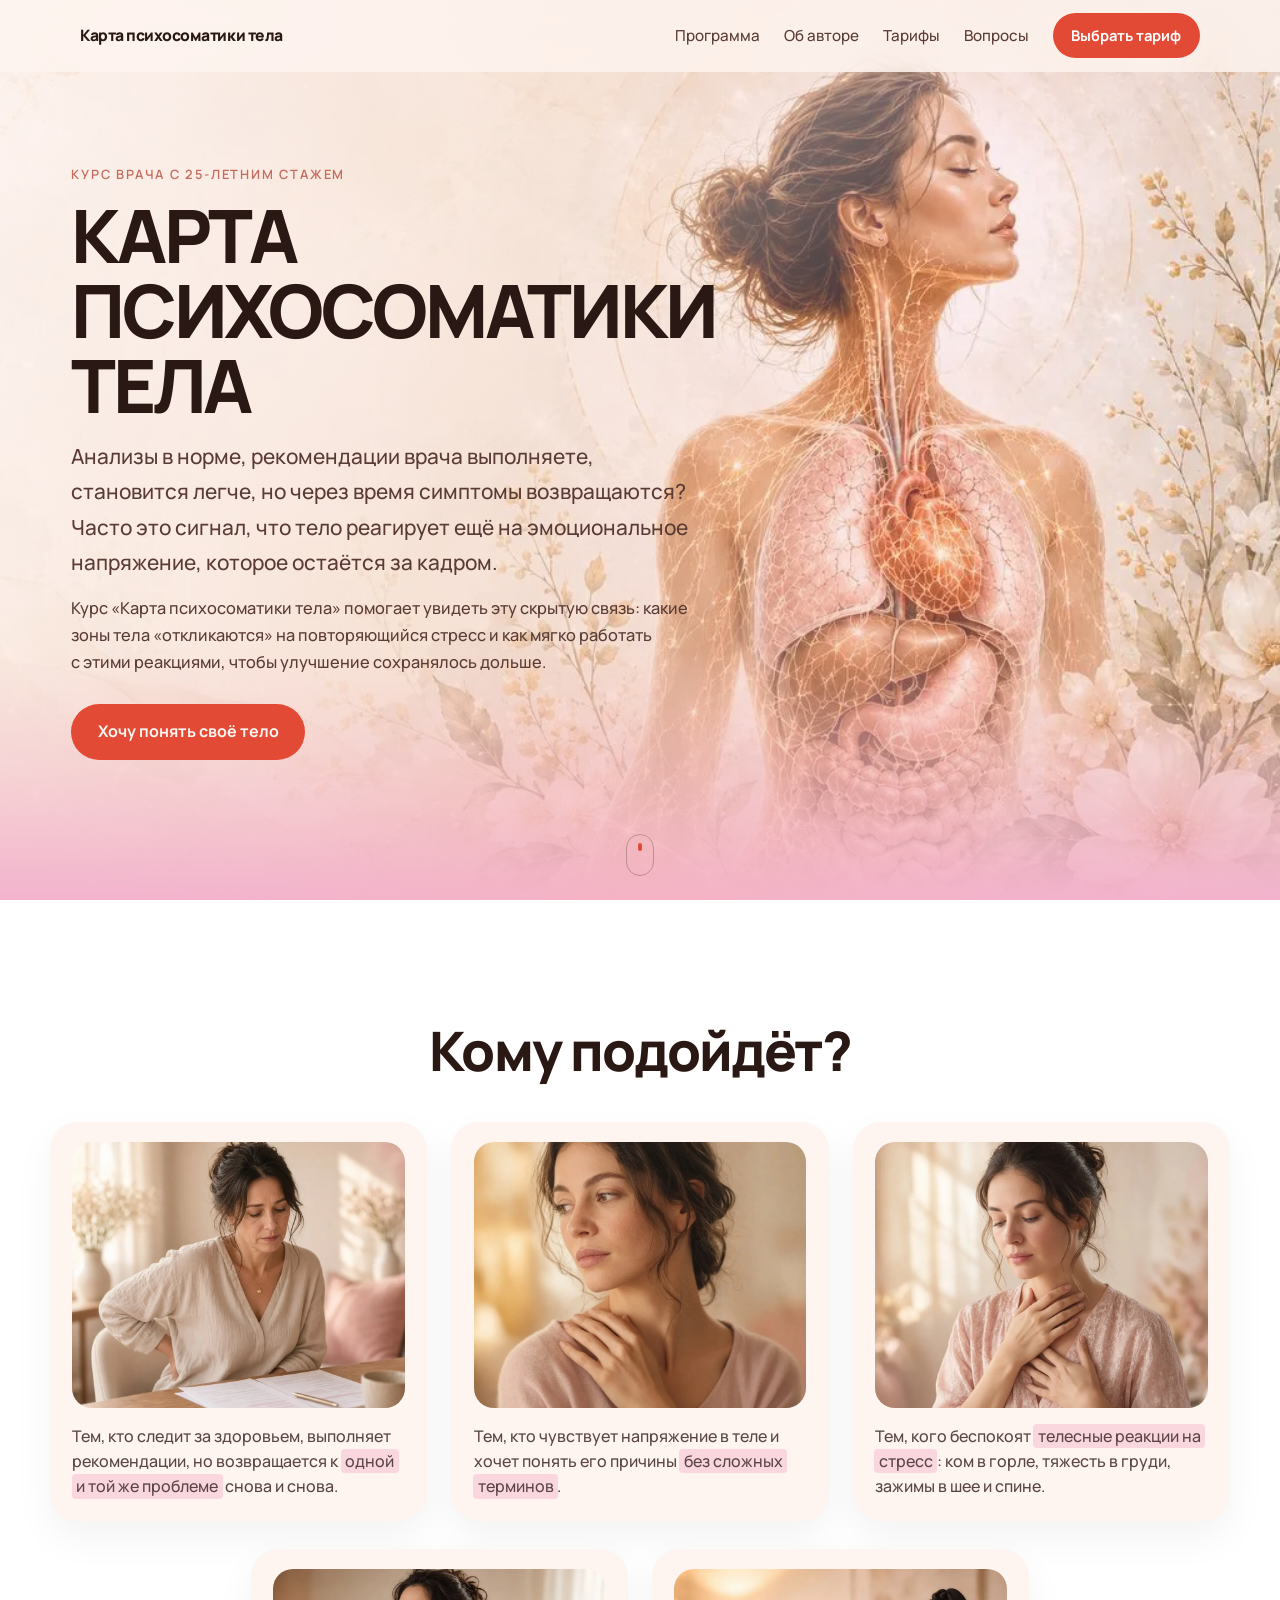
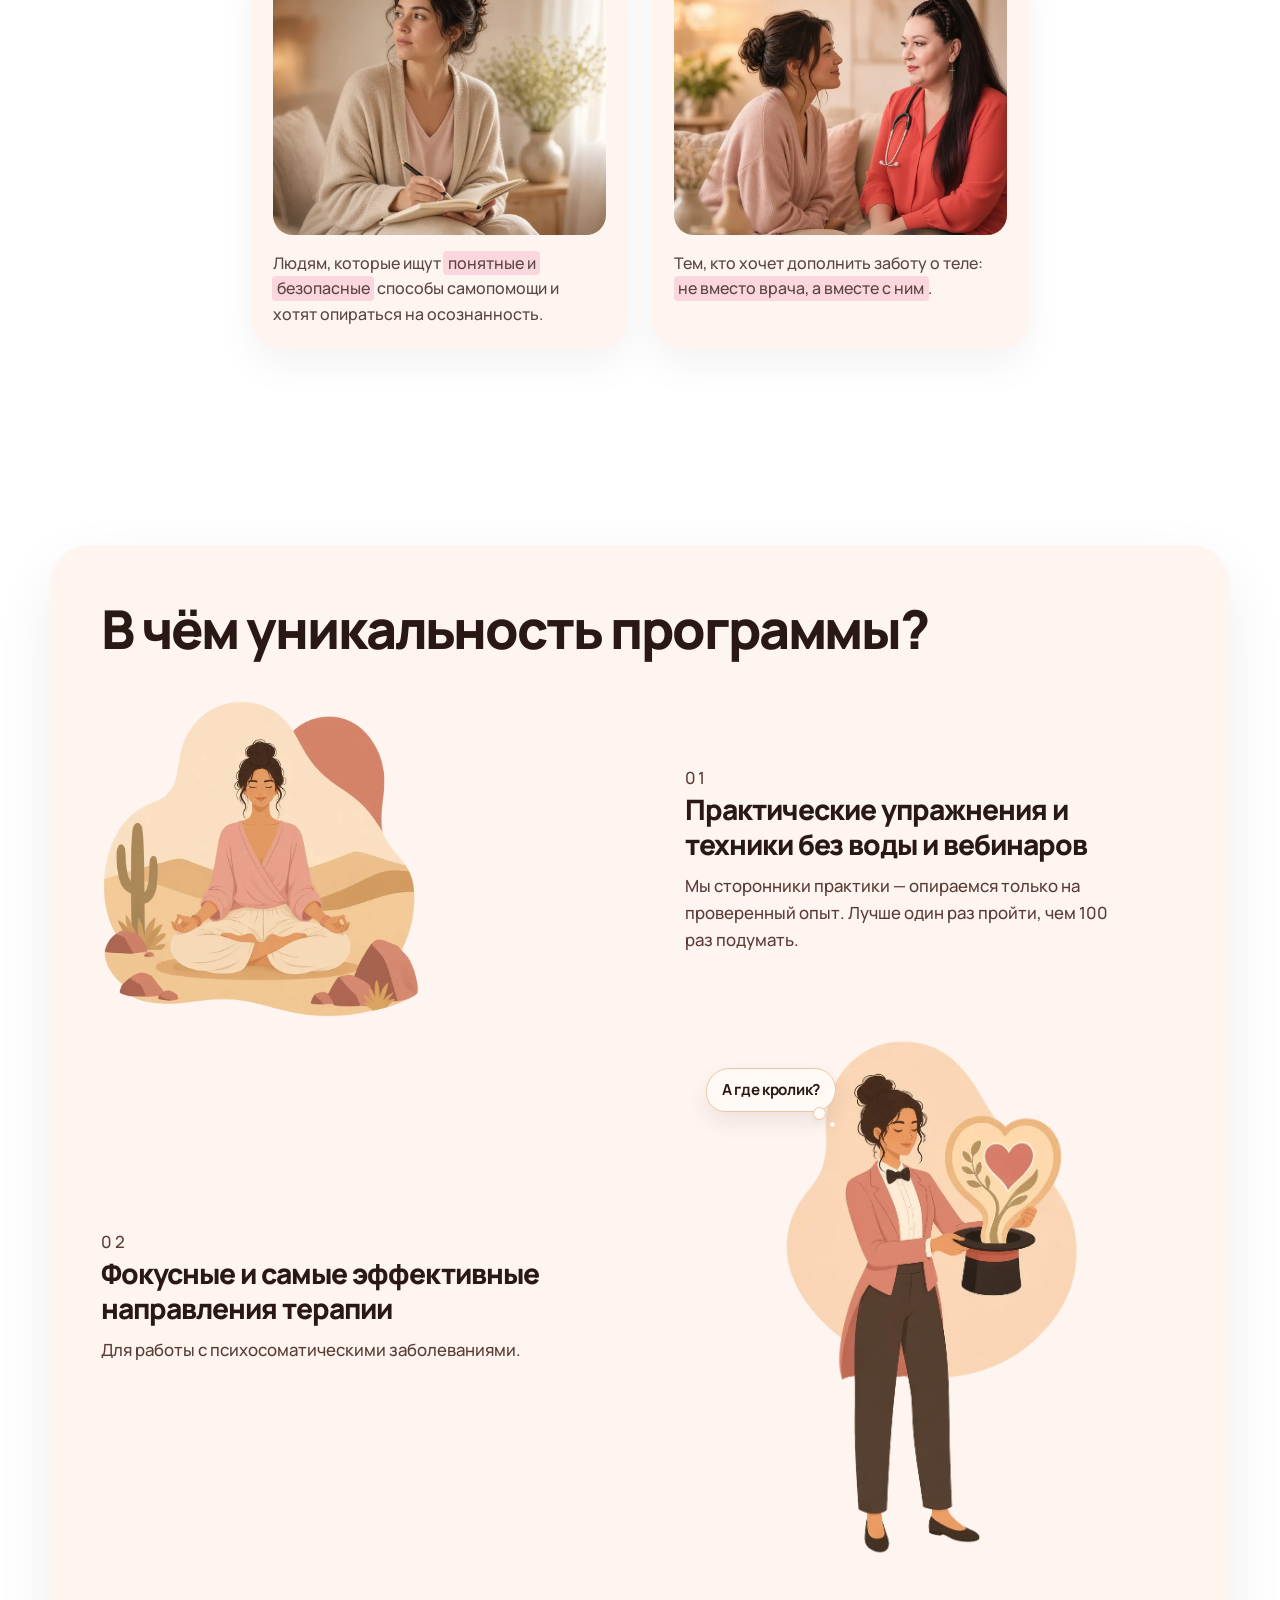
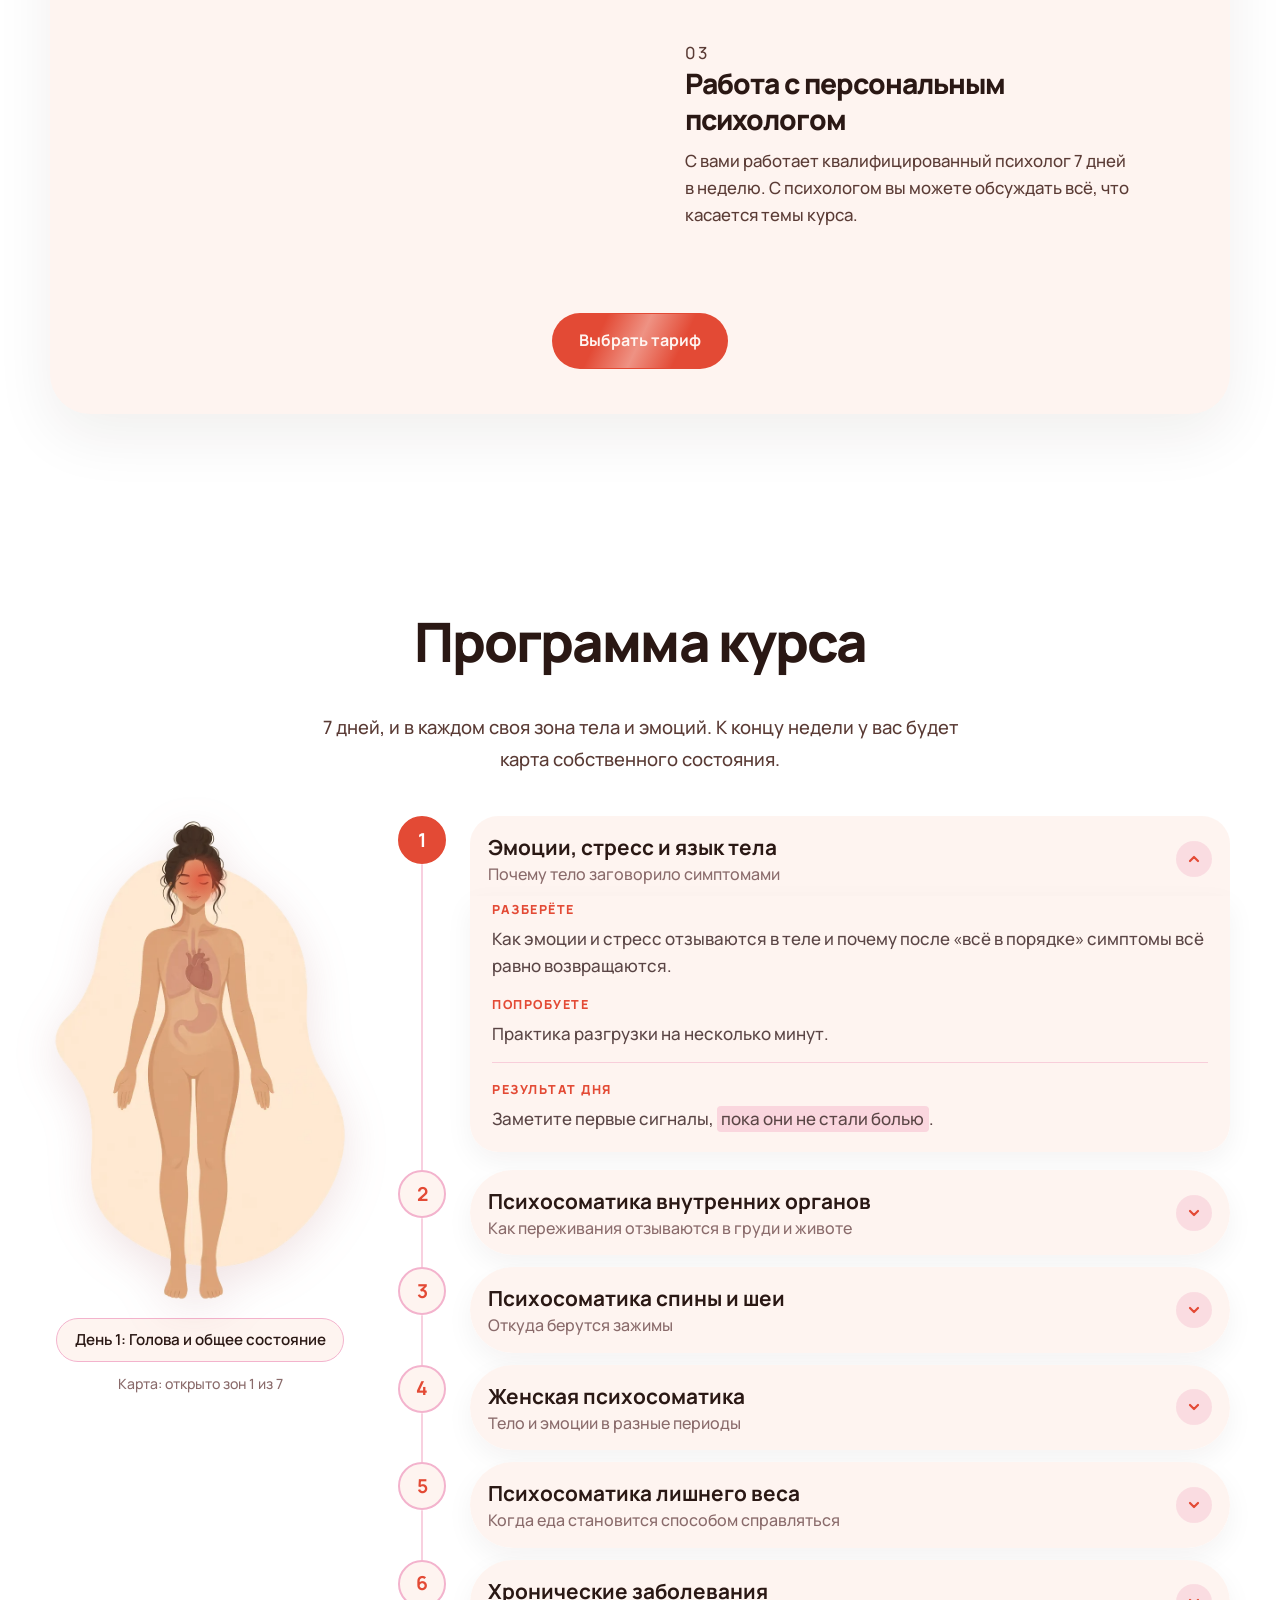
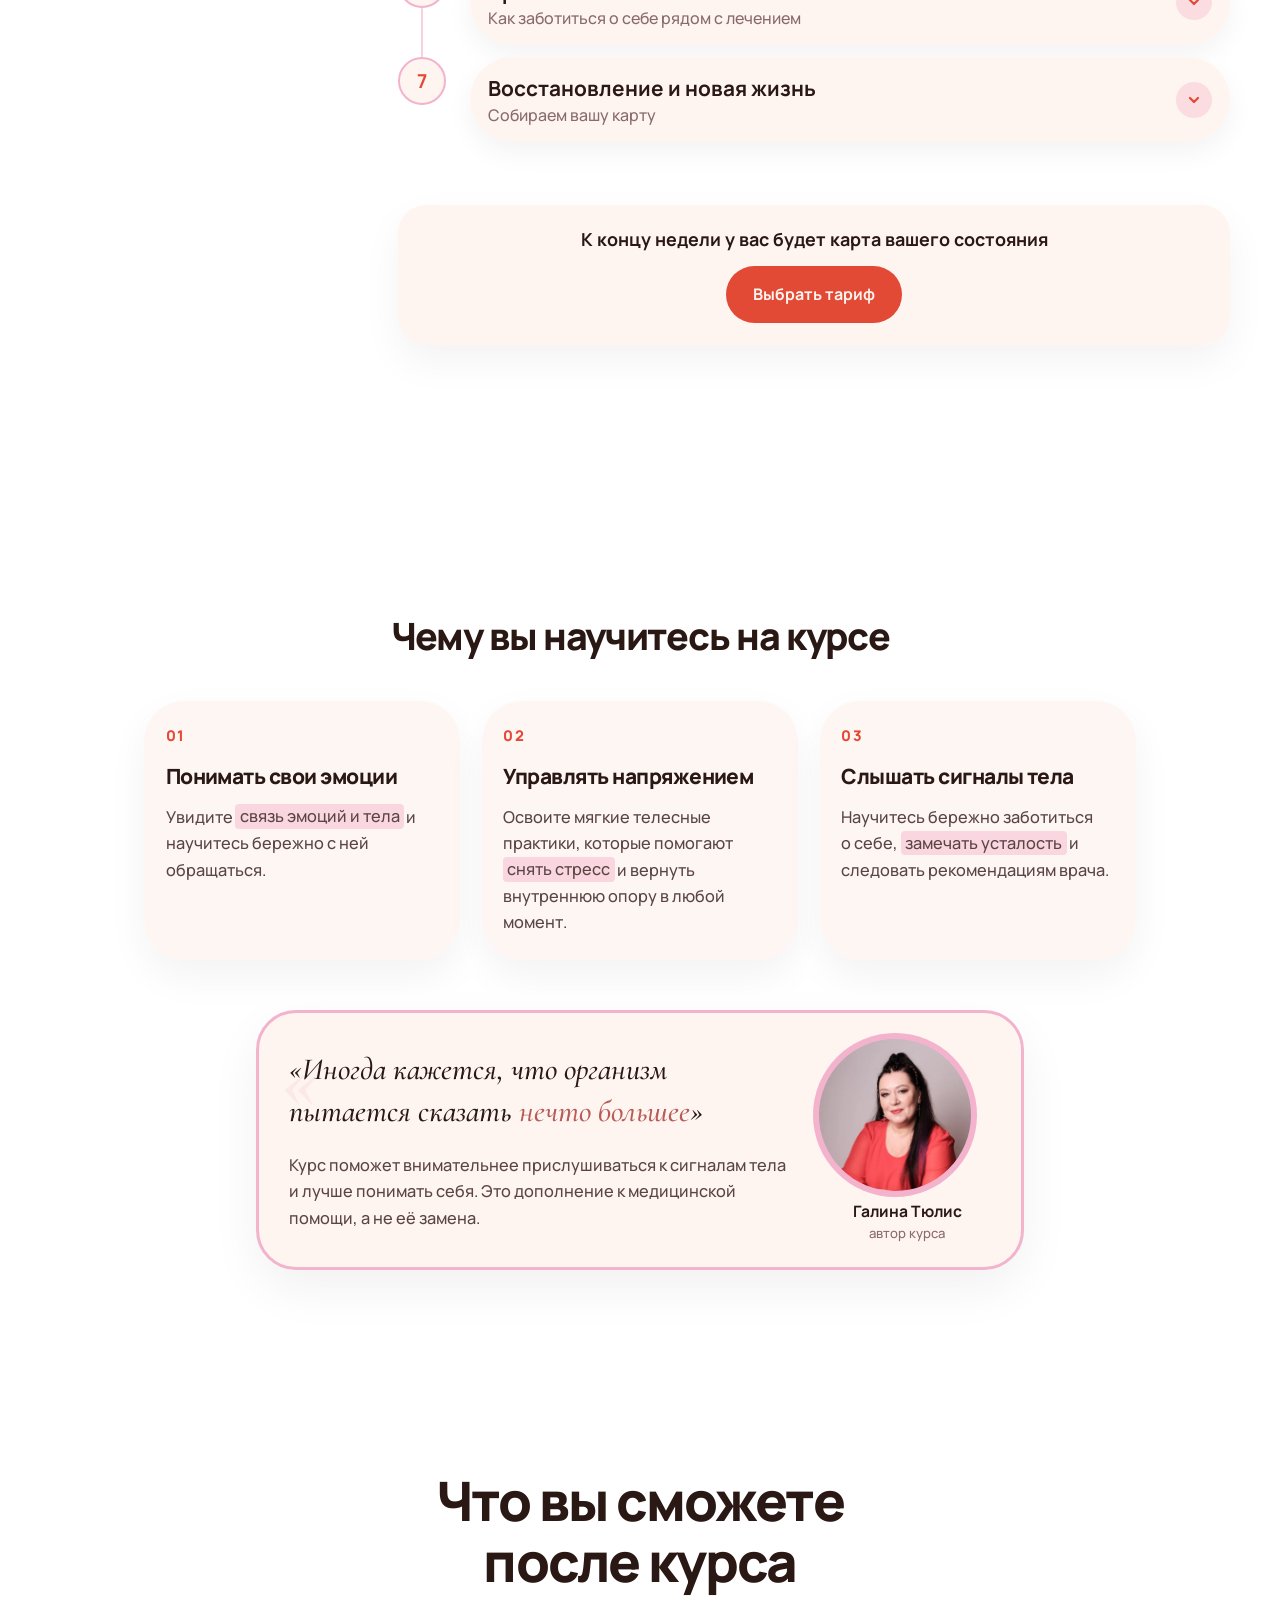
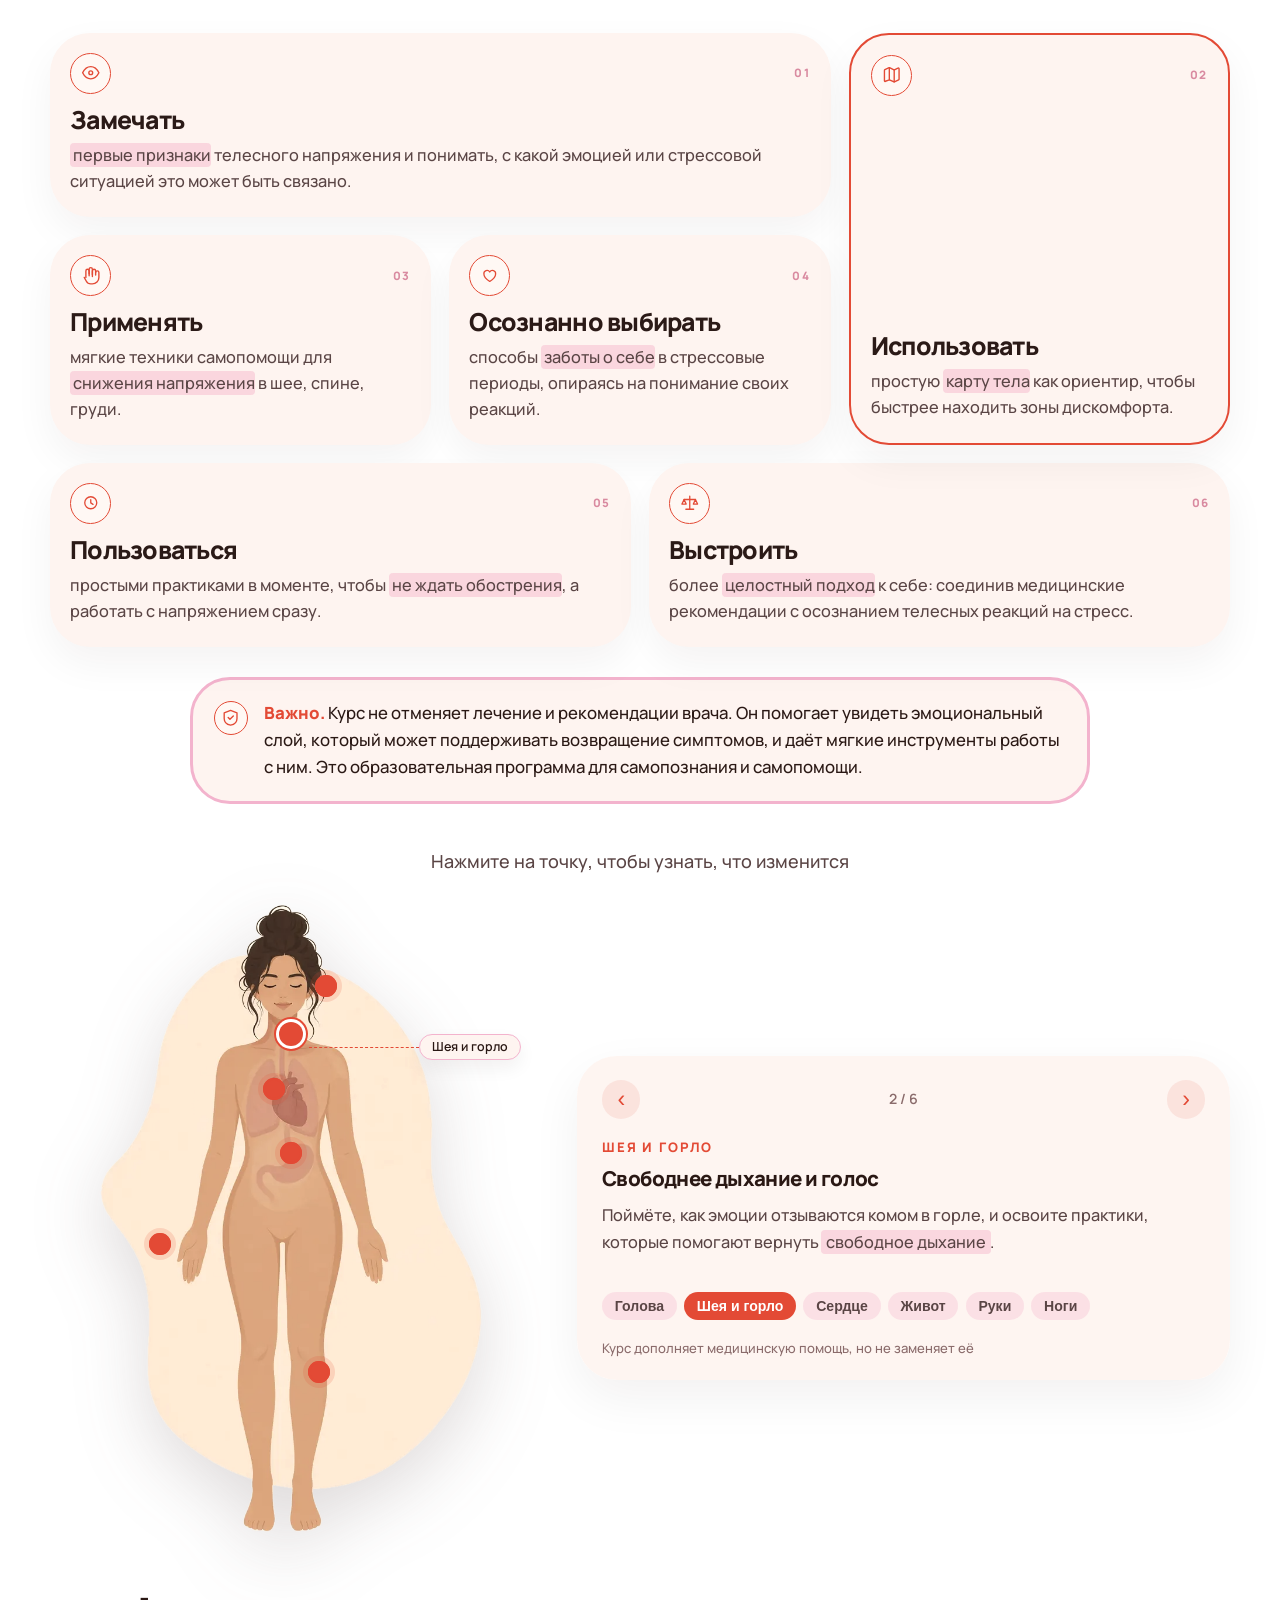
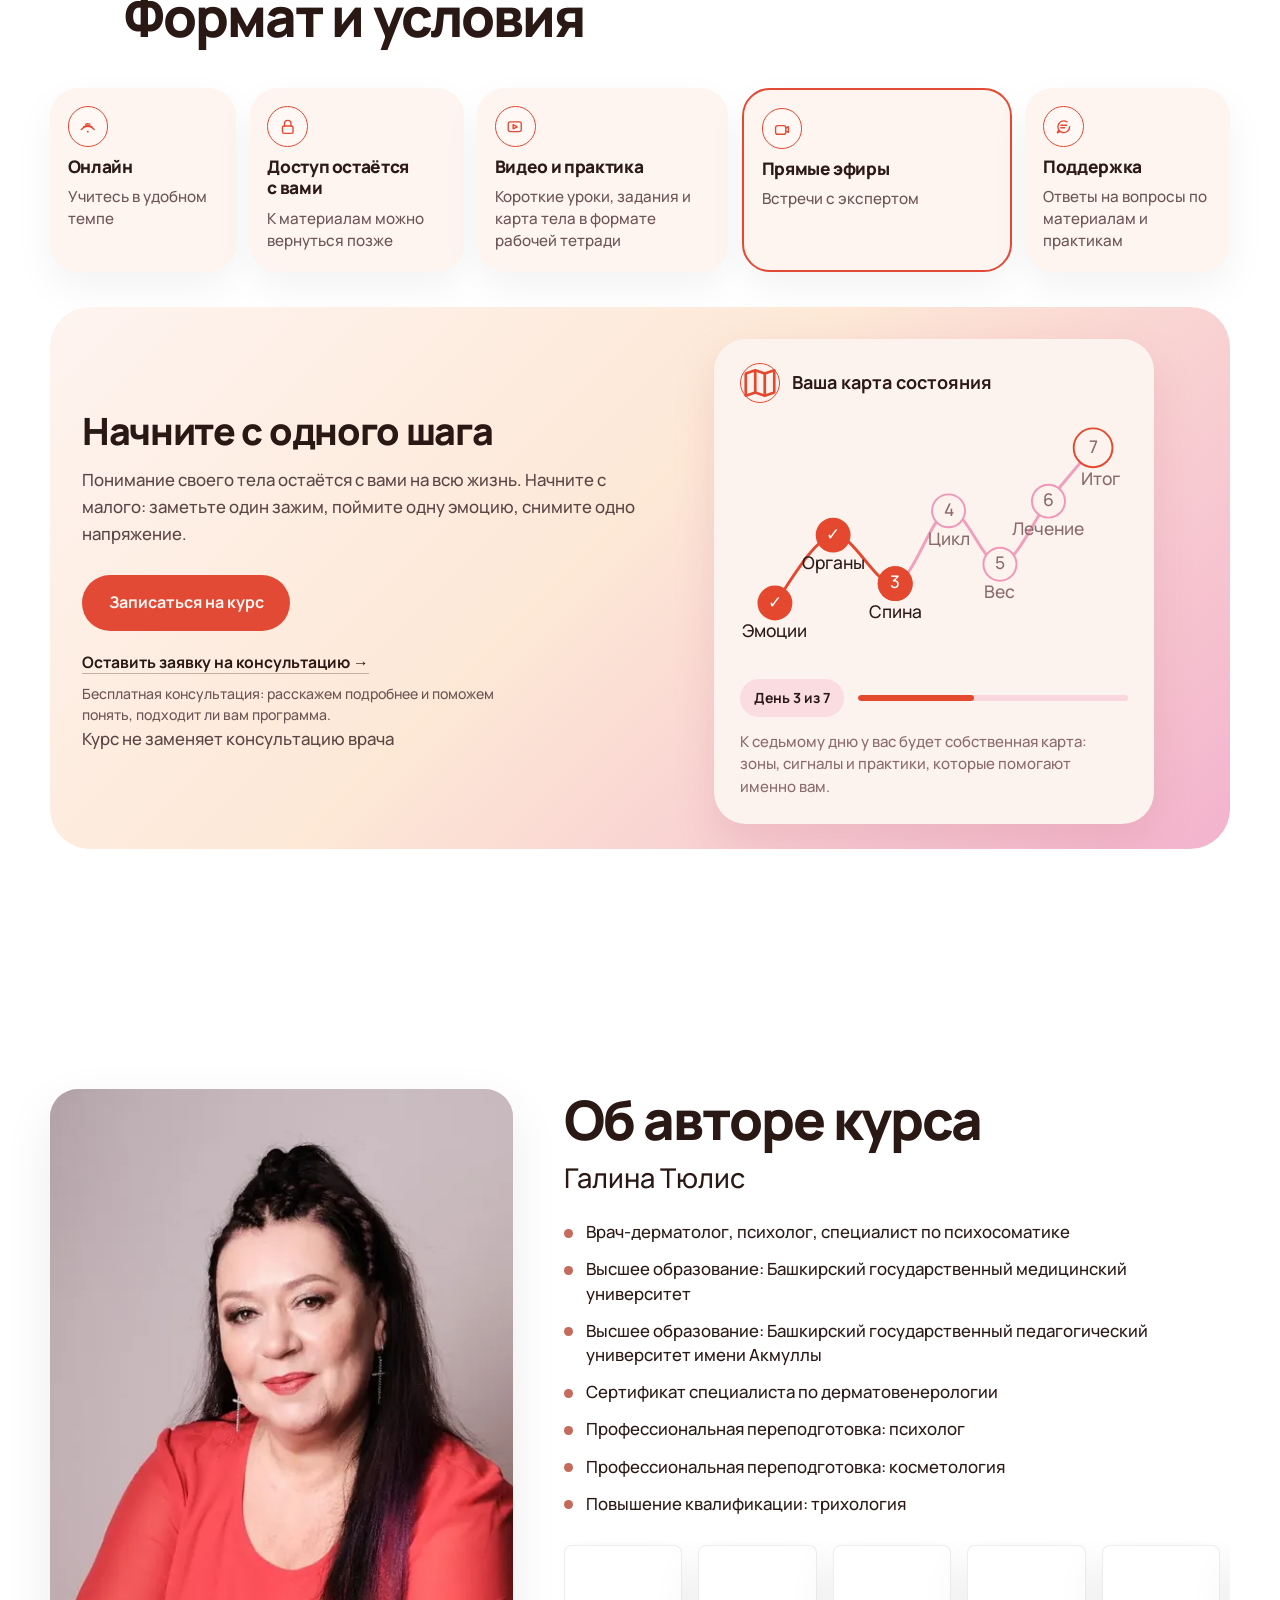
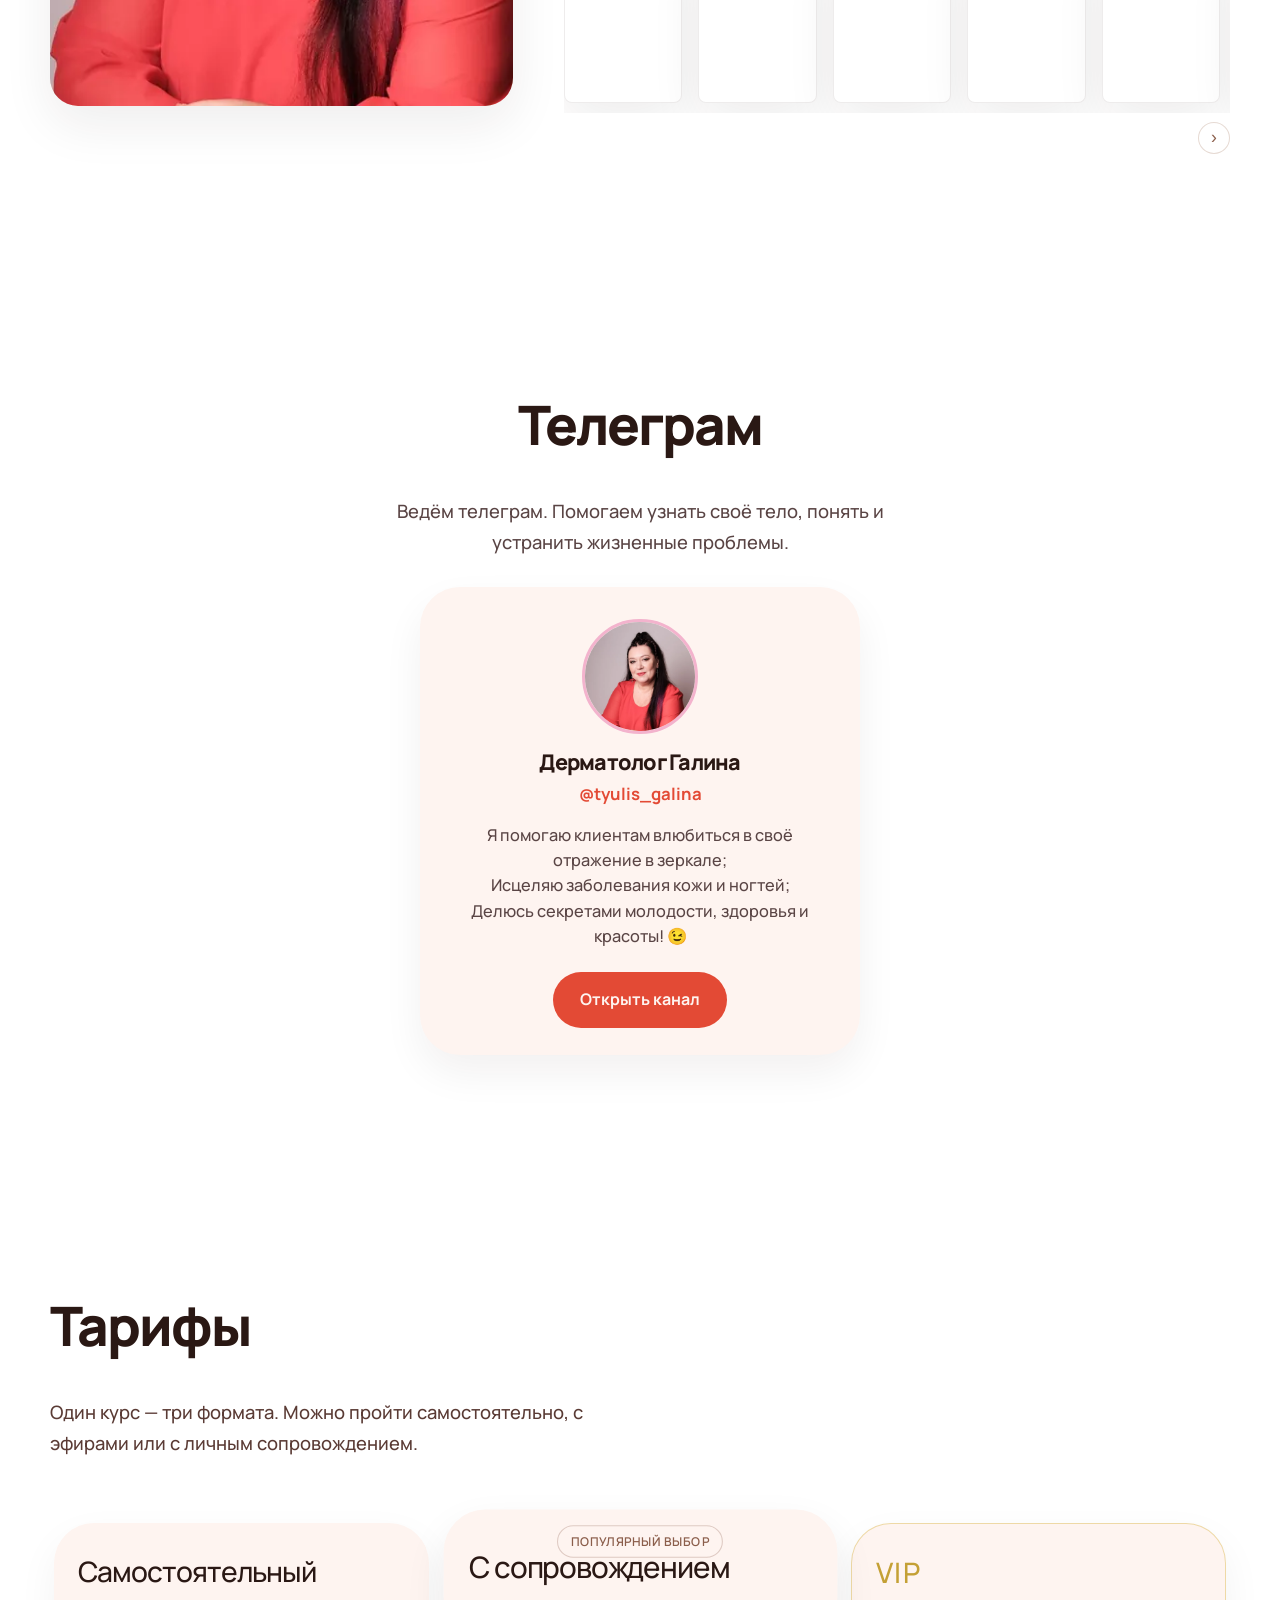
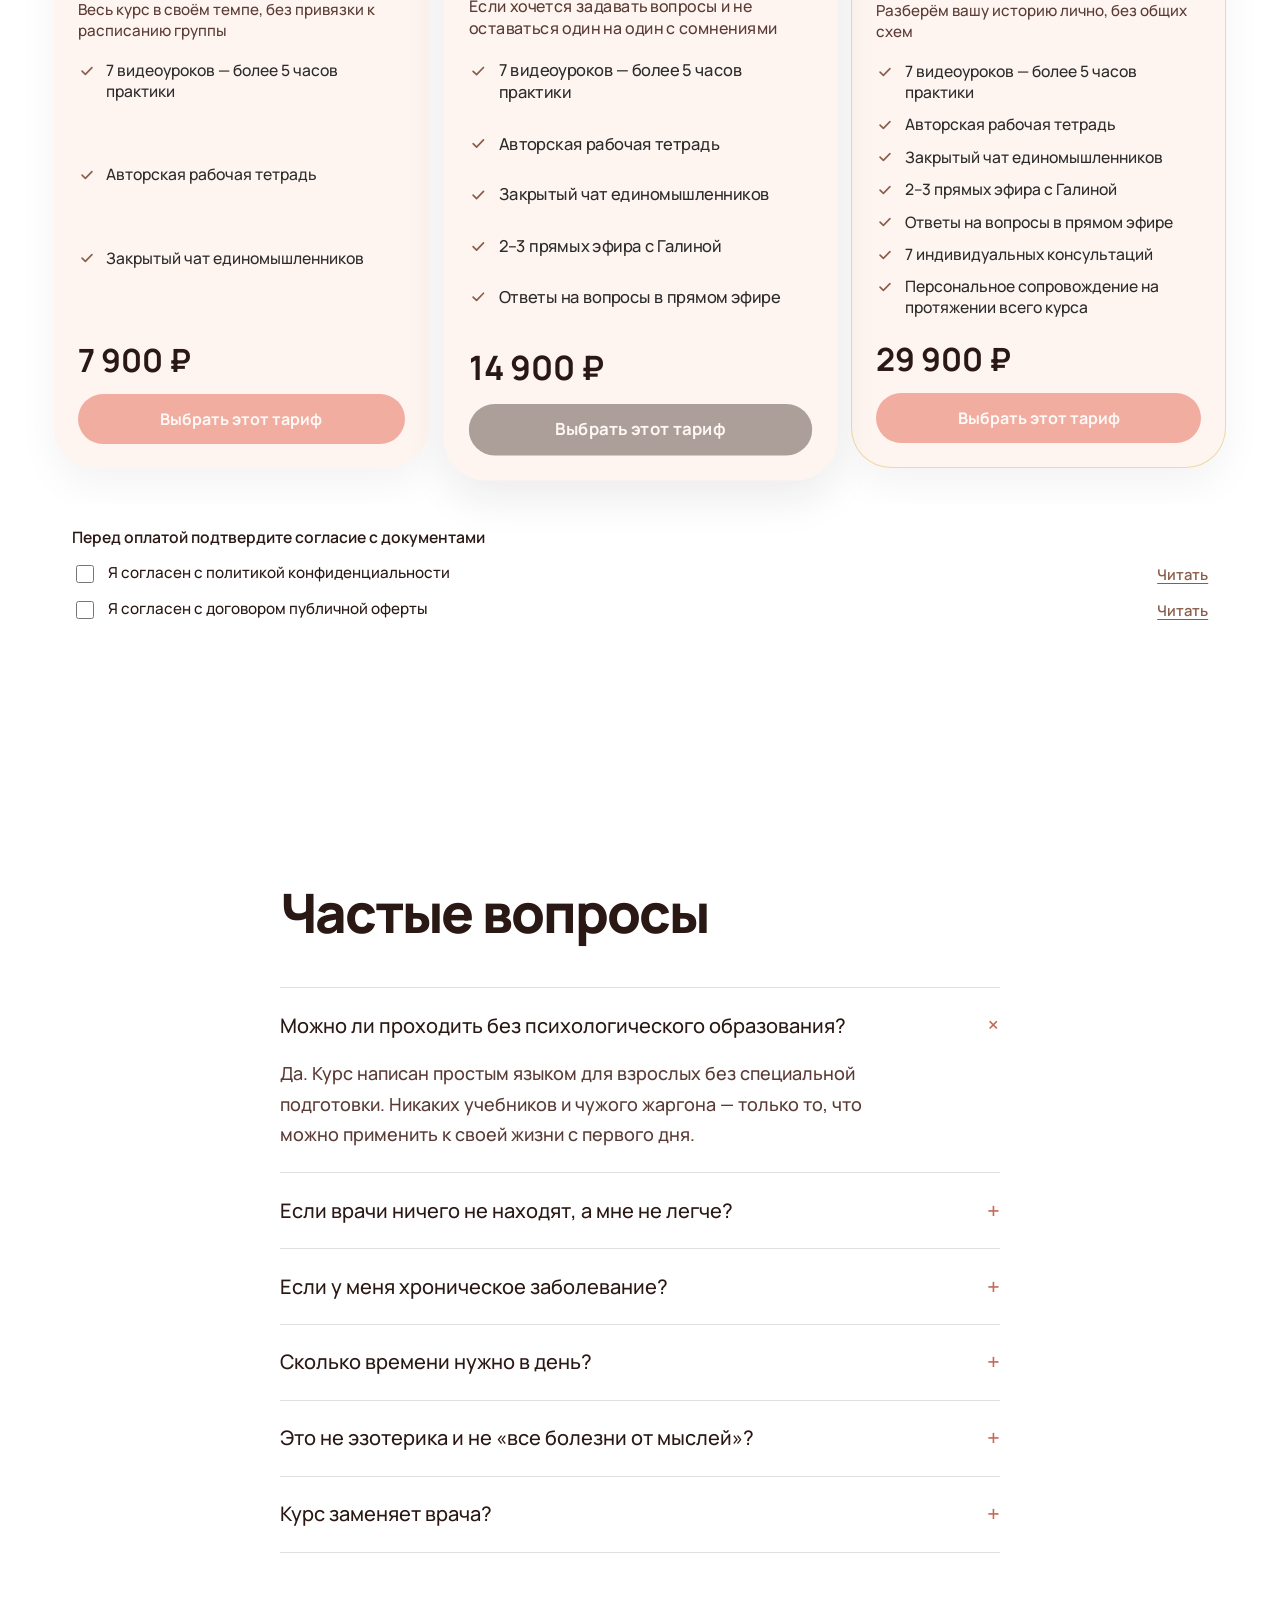
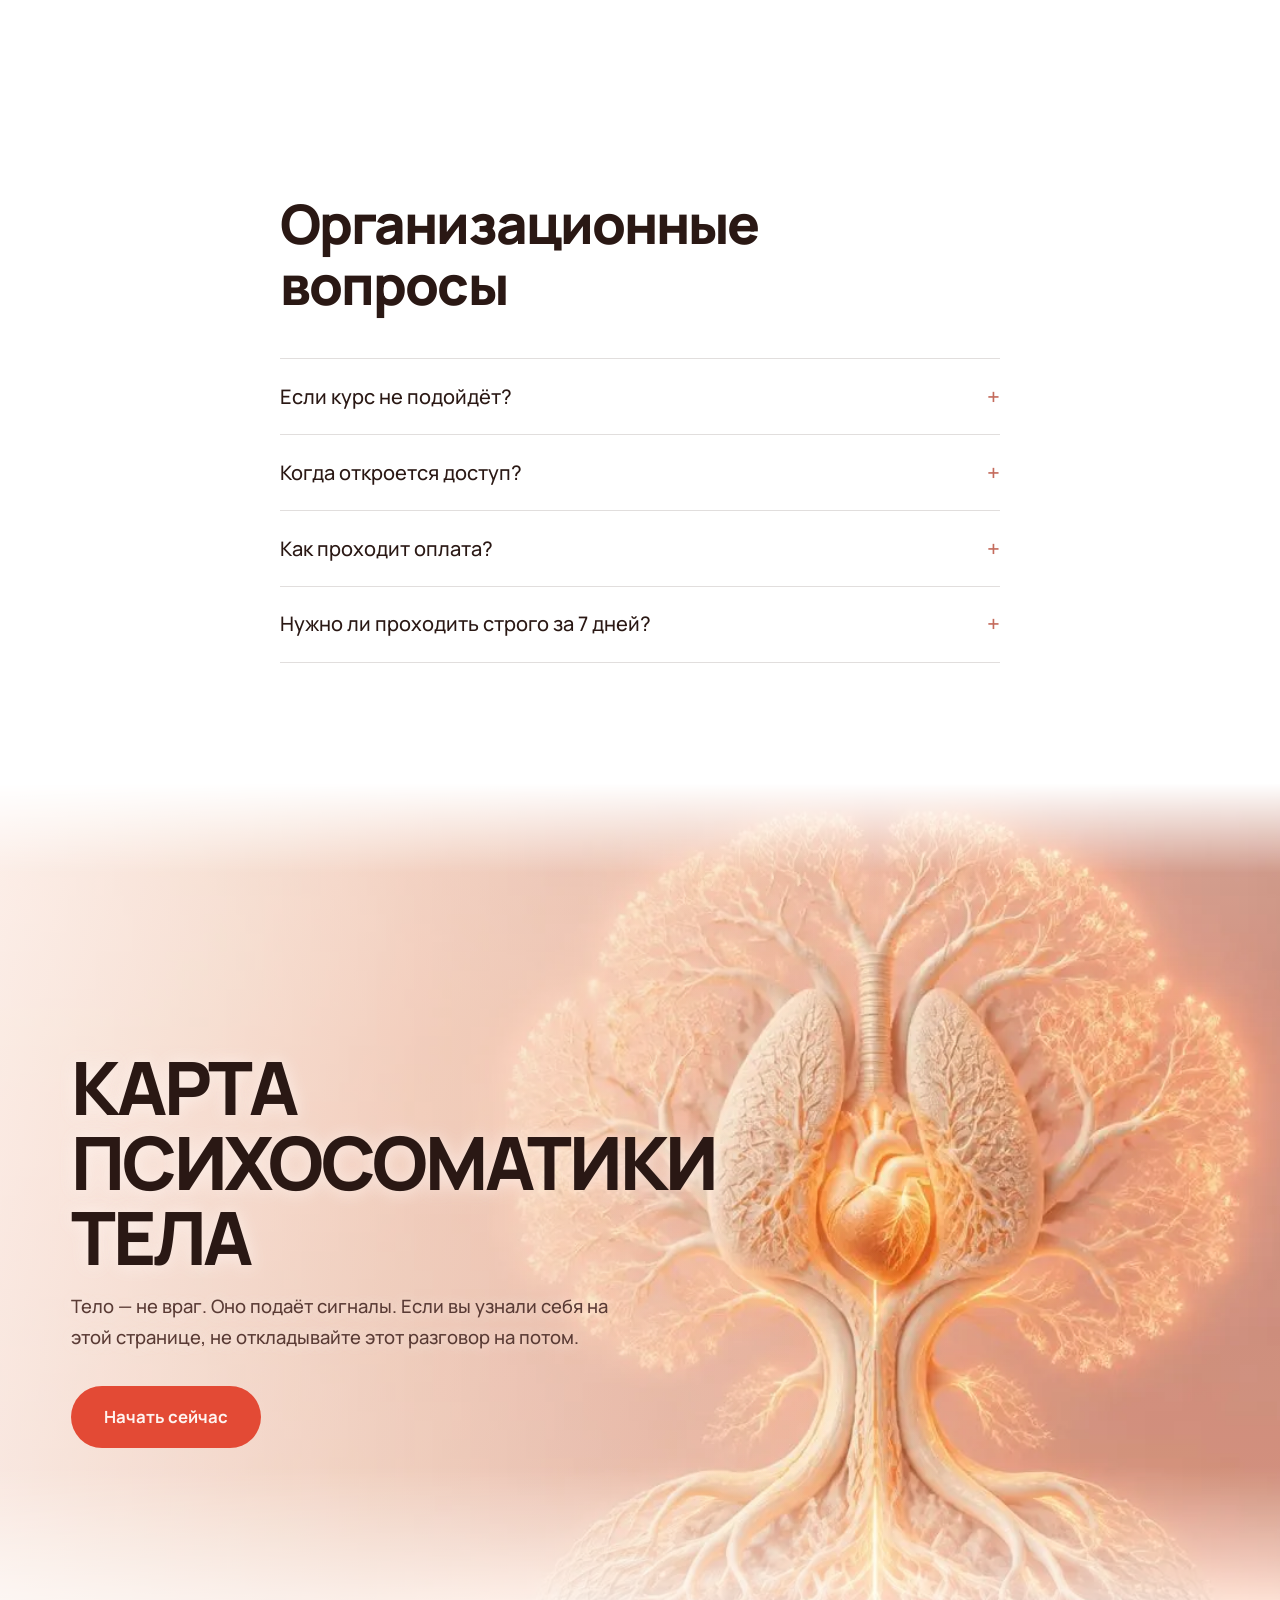
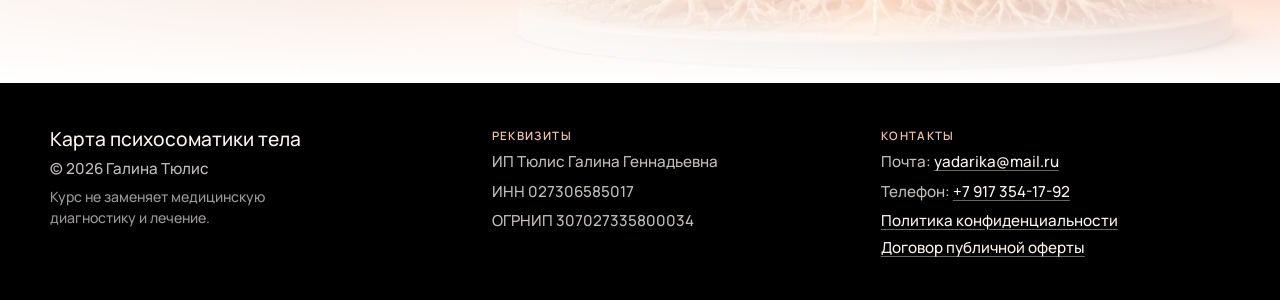
==== commit 3f1fbe7e: "Tighten hero and program copy, then place who before uniqueness and program. Co-authored-by: Cursor " ====
--- a/index.html
+++ b/index.html
@@ -7,7 +7,7 @@
   <meta name="description" content="Если обследования в порядке, а вам всё равно плохо — за 7 дней вы разберётесь в сигналах своего тела. Курс врача Галины Тюлис с 25-летним стажем." />
   <link rel="preload" href="media/hero.webp" as="image" />
   <link rel="preload" href="fonts/manrope-cyrillic.woff2" as="font" type="font/woff2" />
-  <link rel="stylesheet" href="styles.css?v=132" />
+  <link rel="stylesheet" href="styles.css?v=134" />
 </head>
 <body>
   <header class="site-header" id="top">
@@ -35,251 +35,15 @@
       <div class="hero-content">
         <p class="eyebrow">Курс врача с 25-летним стажем</p>
         <h1 class="brand-title">Карта психосоматики тела</h1>
-        <p class="hero-lead">Анализы в&nbsp;норме, рекомендации врача выполняете, становится легче, но через время симптомы возвращаются? Часто это сигнал, что тело реагирует не&nbsp;только на&nbsp;физические причины, но&nbsp;и&nbsp;на&nbsp;эмоциональное напряжение, которое остаётся за&nbsp;кадром.</p>
+        <p class="hero-lead">Анализы в&nbsp;норме, рекомендации врача выполняете, становится легче, но через время симптомы возвращаются? Часто это сигнал, что тело реагирует ещё на&nbsp;эмоциональное напряжение, которое остаётся за&nbsp;кадром.</p>
         <p class="hero-sub">Курс «Карта психосоматики тела» помогает увидеть эту скрытую связь: какие зоны тела «откликаются» на&nbsp;повторяющийся стресс и&nbsp;как мягко работать с&nbsp;этими реакциями, чтобы улучшение сохранялось дольше.</p>
         <div class="hero-actions">
           <a class="btn btn-primary" href="#tariffs">Хочу понять своё тело</a>
         </div>
-        <ul class="hero-points">
-          <li>7 дней — цельная программа, а не набор советов</li>
-          <li>уроки по 45 минут, в удобном темпе</li>
-          <li>рабочая тетрадь, которая останется у вас</li>
-          <li>поддержка, чтобы не бросить на середине</li>
-        </ul>
-      </div>
-      <a class="scroll-hint" href="#program" aria-label="Дальше">
+      </div>
+      <a class="scroll-hint" href="#who" aria-label="Дальше">
         <span></span>
       </a>
-    </section>
-
-    <section class="section program" id="program">
-      <div class="container">
-        <div class="section-head program-head reveal">
-          <h2>Программа курса</h2>
-          <p>7 дней, и в каждом своя зона тела и эмоций. К концу недели у вас будет не конспект, а карта собственного состояния.</p>
-        </div>
-
-        <div class="program-layout reveal" data-program>
-          <aside class="program-figure">
-            <div class="program-stage" data-program-stage>
-              <img src="media/body-map.webp" alt="" width="674" height="1095" loading="lazy" decoding="async" />
-              <span class="program-gl" data-day="0" style="left:50%;top:13%;width:26%;height:16%"></span>
-              <span class="program-gl" data-day="1" style="left:51%;top:30%;width:26%;height:15%"></span>
-              <span class="program-gl" data-day="1" style="left:50%;top:40%;width:24%;height:12%"></span>
-              <span class="program-gl" data-day="2" style="left:50%;top:20%;width:16%;height:8%"></span>
-              <span class="program-gl" data-day="2" style="left:50%;top:25%;width:42%;height:11%"></span>
-              <span class="program-gl" data-day="3" style="left:50%;top:51%;width:20%;height:8%"></span>
-              <span class="program-gl" data-day="4" style="left:50%;top:41%;width:30%;height:13%"></span>
-              <span class="program-gl" data-day="5" style="left:50%;top:38%;width:46%;height:58%"></span>
-            </div>
-            <span class="program-cap" data-program-cap>День 1: Голова и общее состояние</span>
-            <p class="program-progress" data-program-progress>Карта: открыто зон 1 из 7</p>
-          </aside>
-
-          <ol class="program-list">
-            <li class="program-day" data-zone-name="Голова и общее состояние">
-              <button type="button" class="program-day-trigger" aria-expanded="false">
-                <span class="program-node"><span>1</span></span>
-                <span class="program-day-copy">
-                  <b>Эмоции, стресс и язык тела</b>
-                  <i>Почему тело заговорило симптомами</i>
-                </span>
-                <span class="program-chev" aria-hidden="true">
-                  <svg width="14" height="14" viewBox="0 0 14 14" fill="none" stroke="currentColor" stroke-width="2.2" stroke-linecap="round" stroke-linejoin="round"><path d="M3 5l4 4 4-4"/></svg>
-                </span>
-              </button>
-              <div class="program-wrap">
-                <div class="program-card">
-                  <div class="program-row">
-                    <h4>Разберёте</h4>
-                    <p>Как эмоции и стресс отзываются в теле и почему после «всё в порядке» симптомы всё равно возвращаются.</p>
-                  </div>
-                  <div class="program-row">
-                    <h4>Попробуете</h4>
-                    <p>Практика разгрузки на несколько минут, а не на целый выходной.</p>
-                  </div>
-                  <div class="program-row is-result">
-                    <h4>Результат дня</h4>
-                    <p>Заметите первые сигналы, <span class="hl">пока они не стали болью</span>.</p>
-                  </div>
-                </div>
-              </div>
-            </li>
-            <li class="program-day" data-zone-name="Грудь и живот">
-              <button type="button" class="program-day-trigger" aria-expanded="false">
-                <span class="program-node"><span>2</span></span>
-                <span class="program-day-copy">
-                  <b>Психосоматика внутренних органов</b>
-                  <i>Как переживания отзываются в груди и животе</i>
-                </span>
-                <span class="program-chev" aria-hidden="true">
-                  <svg width="14" height="14" viewBox="0 0 14 14" fill="none" stroke="currentColor" stroke-width="2.2" stroke-linecap="round" stroke-linejoin="round"><path d="M3 5l4 4 4-4"/></svg>
-                </span>
-              </button>
-              <div class="program-wrap">
-                <div class="program-card">
-                  <div class="program-row">
-                    <h4>Разберёте</h4>
-                    <p>Как стресс связан с дыханием, сердцем и пищеварением.</p>
-                  </div>
-                  <div class="program-row">
-                    <h4>Попробуете</h4>
-                    <p>Простая практика для груди и живота.</p>
-                  </div>
-                  <div class="program-row is-result">
-                    <h4>Результат дня</h4>
-                    <p>Научитесь отличать привычное напряжение от сигнала, <span class="hl">с которым стоит прийти к врачу</span>.</p>
-                  </div>
-                </div>
-              </div>
-            </li>
-            <li class="program-day" data-zone-name="Шея, плечи и спина">
-              <button type="button" class="program-day-trigger" aria-expanded="false">
-                <span class="program-node"><span>3</span></span>
-                <span class="program-day-copy">
-                  <b>Психосоматика спины и шеи</b>
-                  <i>Откуда берутся зажимы</i>
-                </span>
-                <span class="program-chev" aria-hidden="true">
-                  <svg width="14" height="14" viewBox="0 0 14 14" fill="none" stroke="currentColor" stroke-width="2.2" stroke-linecap="round" stroke-linejoin="round"><path d="M3 5l4 4 4-4"/></svg>
-                </span>
-              </button>
-              <div class="program-wrap">
-                <div class="program-card">
-                  <div class="program-row">
-                    <h4>Разберёте</h4>
-                    <p>Почему напряжение оседает в шее, плечах и пояснице.</p>
-                  </div>
-                  <div class="program-row">
-                    <h4>Попробуете</h4>
-                    <p>Мягкие упражнения для шеи и спины.</p>
-                  </div>
-                  <div class="program-row is-result">
-                    <h4>Результат дня</h4>
-                    <p>Станете раньше замечать зажим и <span class="hl">снимать его, пока он не закрепился</span>.</p>
-                  </div>
-                </div>
-              </div>
-            </li>
-            <li class="program-day" data-zone-name="Низ живота">
-              <button type="button" class="program-day-trigger" aria-expanded="false">
-                <span class="program-node"><span>4</span></span>
-                <span class="program-day-copy">
-                  <b>Женская психосоматика</b>
-                  <i>Тело и эмоции в разные периоды</i>
-                </span>
-                <span class="program-chev" aria-hidden="true">
-                  <svg width="14" height="14" viewBox="0 0 14 14" fill="none" stroke="currentColor" stroke-width="2.2" stroke-linecap="round" stroke-linejoin="round"><path d="M3 5l4 4 4-4"/></svg>
-                </span>
-              </button>
-              <div class="program-wrap">
-                <div class="program-card">
-                  <div class="program-row">
-                    <h4>Разберёте</h4>
-                    <p>Как стресс и эмоциональное состояние связаны с самочувствием в течение цикла.</p>
-                  </div>
-                  <div class="program-row">
-                    <h4>Попробуете</h4>
-                    <p>Практика бережной заботы о себе в чувствительные дни.</p>
-                  </div>
-                  <div class="program-row is-result">
-                    <h4>Результат дня</h4>
-                    <p>Лучше поймёте <span class="hl">своё состояние</span> и его причины.</p>
-                  </div>
-                </div>
-              </div>
-            </li>
-            <li class="program-day" data-zone-name="Живот и талия">
-              <button type="button" class="program-day-trigger" aria-expanded="false">
-                <span class="program-node"><span>5</span></span>
-                <span class="program-day-copy">
-                  <b>Психосоматика лишнего веса</b>
-                  <i>Когда еда становится способом справляться</i>
-                </span>
-                <span class="program-chev" aria-hidden="true">
-                  <svg width="14" height="14" viewBox="0 0 14 14" fill="none" stroke="currentColor" stroke-width="2.2" stroke-linecap="round" stroke-linejoin="round"><path d="M3 5l4 4 4-4"/></svg>
-                </span>
-              </button>
-              <div class="program-wrap">
-                <div class="program-card">
-                  <div class="program-row">
-                    <h4>Разберёте</h4>
-                    <p>Как стресс и эмоции влияют на аппетит и отношение к еде.</p>
-                  </div>
-                  <div class="program-row">
-                    <h4>Попробуете</h4>
-                    <p>Практика, которая помогает отличить голод от потребности в утешении.</p>
-                  </div>
-                  <div class="program-row is-result">
-                    <h4>Результат дня</h4>
-                    <p>Увидите свои привычные сценарии <span class="hl">без самокритики</span>.</p>
-                  </div>
-                </div>
-              </div>
-            </li>
-            <li class="program-day" data-zone-name="Всё тело">
-              <button type="button" class="program-day-trigger" aria-expanded="false">
-                <span class="program-node"><span>6</span></span>
-                <span class="program-day-copy">
-                  <b>Хронические заболевания</b>
-                  <i>Как заботиться о себе рядом с лечением</i>
-                </span>
-                <span class="program-chev" aria-hidden="true">
-                  <svg width="14" height="14" viewBox="0 0 14 14" fill="none" stroke="currentColor" stroke-width="2.2" stroke-linecap="round" stroke-linejoin="round"><path d="M3 5l4 4 4-4"/></svg>
-                </span>
-              </button>
-              <div class="program-wrap">
-                <div class="program-card">
-                  <div class="program-row">
-                    <h4>Разберёте</h4>
-                    <p>Как стресс и усталость влияют на самочувствие при длительных состояниях.</p>
-                  </div>
-                  <div class="program-row">
-                    <h4>Попробуете</h4>
-                    <p>Практики поддержки в трудные дни.</p>
-                  </div>
-                  <div class="program-row is-result">
-                    <h4>Результат дня</h4>
-                    <p>Научитесь <span class="hl">дополнять лечение заботой о себе</span>, не заменяя рекомендации врача.</p>
-                  </div>
-                </div>
-              </div>
-            </li>
-            <li class="program-day is-all" data-zone-name="Ваша карта целиком">
-              <button type="button" class="program-day-trigger" aria-expanded="false">
-                <span class="program-node"><span>7</span></span>
-                <span class="program-day-copy">
-                  <b>Восстановление и новая жизнь</b>
-                  <i>Собираем вашу карту</i>
-                </span>
-                <span class="program-chev" aria-hidden="true">
-                  <svg width="14" height="14" viewBox="0 0 14 14" fill="none" stroke="currentColor" stroke-width="2.2" stroke-linecap="round" stroke-linejoin="round"><path d="M3 5l4 4 4-4"/></svg>
-                </span>
-              </button>
-              <div class="program-wrap">
-                <div class="program-card">
-                  <div class="program-row">
-                    <h4>Разберёте</h4>
-                    <p>Всё, что вы заметили за неделю, складывается в одну картину.</p>
-                  </div>
-                  <div class="program-row">
-                    <h4>Попробуете</h4>
-                    <p>Составите личный план поддержки на каждый день.</p>
-                  </div>
-                  <div class="program-row is-result">
-                    <h4>Результат дня</h4>
-                    <p>У вас будет <span class="hl">собственная карта состояния</span>.</p>
-                  </div>
-                </div>
-              </div>
-            </li>
-          </ol>
-          <div class="program-finale">
-            <p>К концу недели у вас будет карта вашего состояния</p>
-            <a class="btn btn-primary" href="#tariffs">Выбрать тариф</a>
-          </div>
-        </div>
-      </div>
     </section>
 
     <section class="section who" id="who">
@@ -302,7 +66,7 @@
           </article>
           <article class="who-card">
             <img src="media/who-04.webp" alt="" loading="lazy" decoding="async" />
-            <p>Людям, которые ищут <span class="hl">понятные и безопасные</span> способы самопомощи и хотят опираться на осознанность, а не на догадки.</p>
+            <p>Людям, которые ищут <span class="hl">понятные и безопасные</span> способы самопомощи и хотят опираться на осознанность.</p>
           </article>
           <article class="who-card">
             <img src="media/who-05.webp" alt="" loading="lazy" decoding="async" />
@@ -346,6 +110,236 @@
         </div>
         <div class="uniqueness-actions reveal">
           <a class="btn btn-primary btn-pulse" href="#tariffs">Выбрать тариф</a>
+        </div>
+      </div>
+    </section>
+
+    <section class="section program" id="program">
+      <div class="container">
+        <div class="section-head program-head reveal">
+          <h2>Программа курса</h2>
+          <p>7 дней, и в каждом своя зона тела и эмоций. К концу недели у вас будет карта собственного состояния.</p>
+        </div>
+
+        <div class="program-layout reveal" data-program>
+          <aside class="program-figure">
+            <div class="program-stage" data-program-stage>
+              <img src="media/body-map.webp" alt="" width="674" height="1095" loading="lazy" decoding="async" />
+              <span class="program-gl" data-day="0" style="left:50%;top:13%;width:26%;height:16%"></span>
+              <span class="program-gl" data-day="1" style="left:51%;top:30%;width:26%;height:15%"></span>
+              <span class="program-gl" data-day="1" style="left:50%;top:40%;width:24%;height:12%"></span>
+              <span class="program-gl" data-day="2" style="left:50%;top:20%;width:16%;height:8%"></span>
+              <span class="program-gl" data-day="2" style="left:50%;top:25%;width:42%;height:11%"></span>
+              <span class="program-gl" data-day="3" style="left:50%;top:51%;width:20%;height:8%"></span>
+              <span class="program-gl" data-day="4" style="left:50%;top:41%;width:30%;height:13%"></span>
+              <span class="program-gl" data-day="5" style="left:50%;top:38%;width:46%;height:58%"></span>
+            </div>
+            <span class="program-cap" data-program-cap>День 1: Голова и общее состояние</span>
+            <p class="program-progress" data-program-progress>Карта: открыто зон 1 из 7</p>
+          </aside>
+
+          <ol class="program-list">
+            <li class="program-day" data-zone-name="Голова и общее состояние">
+              <button type="button" class="program-day-trigger" aria-expanded="false">
+                <span class="program-node"><span>1</span></span>
+                <span class="program-day-copy">
+                  <b>Эмоции, стресс и язык тела</b>
+                  <i>Почему тело заговорило симптомами</i>
+                </span>
+                <span class="program-chev" aria-hidden="true">
+                  <svg width="14" height="14" viewBox="0 0 14 14" fill="none" stroke="currentColor" stroke-width="2.2" stroke-linecap="round" stroke-linejoin="round"><path d="M3 5l4 4 4-4"/></svg>
+                </span>
+              </button>
+              <div class="program-wrap">
+                <div class="program-card">
+                  <div class="program-row">
+                    <h4>Разберёте</h4>
+                    <p>Как эмоции и стресс отзываются в теле и почему после «всё в порядке» симптомы всё равно возвращаются.</p>
+                  </div>
+                  <div class="program-row">
+                    <h4>Попробуете</h4>
+                    <p>Практика разгрузки на несколько минут.</p>
+                  </div>
+                  <div class="program-row is-result">
+                    <h4>Результат дня</h4>
+                    <p>Заметите первые сигналы, <span class="hl">пока они не стали болью</span>.</p>
+                  </div>
+                </div>
+              </div>
+            </li>
+            <li class="program-day" data-zone-name="Грудь и живот">
+              <button type="button" class="program-day-trigger" aria-expanded="false">
+                <span class="program-node"><span>2</span></span>
+                <span class="program-day-copy">
+                  <b>Психосоматика внутренних органов</b>
+                  <i>Как переживания отзываются в груди и животе</i>
+                </span>
+                <span class="program-chev" aria-hidden="true">
+                  <svg width="14" height="14" viewBox="0 0 14 14" fill="none" stroke="currentColor" stroke-width="2.2" stroke-linecap="round" stroke-linejoin="round"><path d="M3 5l4 4 4-4"/></svg>
+                </span>
+              </button>
+              <div class="program-wrap">
+                <div class="program-card">
+                  <div class="program-row">
+                    <h4>Разберёте</h4>
+                    <p>Как стресс связан с дыханием, сердцем и пищеварением.</p>
+                  </div>
+                  <div class="program-row">
+                    <h4>Попробуете</h4>
+                    <p>Простая практика для груди и живота.</p>
+                  </div>
+                  <div class="program-row is-result">
+                    <h4>Результат дня</h4>
+                    <p>Научитесь отличать привычное напряжение от сигнала, <span class="hl">с которым стоит прийти к врачу</span>.</p>
+                  </div>
+                </div>
+              </div>
+            </li>
+            <li class="program-day" data-zone-name="Шея, плечи и спина">
+              <button type="button" class="program-day-trigger" aria-expanded="false">
+                <span class="program-node"><span>3</span></span>
+                <span class="program-day-copy">
+                  <b>Психосоматика спины и шеи</b>
+                  <i>Откуда берутся зажимы</i>
+                </span>
+                <span class="program-chev" aria-hidden="true">
+                  <svg width="14" height="14" viewBox="0 0 14 14" fill="none" stroke="currentColor" stroke-width="2.2" stroke-linecap="round" stroke-linejoin="round"><path d="M3 5l4 4 4-4"/></svg>
+                </span>
+              </button>
+              <div class="program-wrap">
+                <div class="program-card">
+                  <div class="program-row">
+                    <h4>Разберёте</h4>
+                    <p>Почему напряжение оседает в шее, плечах и пояснице.</p>
+                  </div>
+                  <div class="program-row">
+                    <h4>Попробуете</h4>
+                    <p>Мягкие упражнения для шеи и спины.</p>
+                  </div>
+                  <div class="program-row is-result">
+                    <h4>Результат дня</h4>
+                    <p>Станете раньше замечать зажим и <span class="hl">снимать его, пока он не закрепился</span>.</p>
+                  </div>
+                </div>
+              </div>
+            </li>
+            <li class="program-day" data-zone-name="Низ живота">
+              <button type="button" class="program-day-trigger" aria-expanded="false">
+                <span class="program-node"><span>4</span></span>
+                <span class="program-day-copy">
+                  <b>Женская психосоматика</b>
+                  <i>Тело и эмоции в разные периоды</i>
+                </span>
+                <span class="program-chev" aria-hidden="true">
+                  <svg width="14" height="14" viewBox="0 0 14 14" fill="none" stroke="currentColor" stroke-width="2.2" stroke-linecap="round" stroke-linejoin="round"><path d="M3 5l4 4 4-4"/></svg>
+                </span>
+              </button>
+              <div class="program-wrap">
+                <div class="program-card">
+                  <div class="program-row">
+                    <h4>Разберёте</h4>
+                    <p>Как стресс и эмоциональное состояние связаны с самочувствием в течение цикла.</p>
+                  </div>
+                  <div class="program-row">
+                    <h4>Попробуете</h4>
+                    <p>Практика бережной заботы о себе в чувствительные дни.</p>
+                  </div>
+                  <div class="program-row is-result">
+                    <h4>Результат дня</h4>
+                    <p>Лучше поймёте <span class="hl">своё состояние</span> и его причины.</p>
+                  </div>
+                </div>
+              </div>
+            </li>
+            <li class="program-day" data-zone-name="Живот и талия">
+              <button type="button" class="program-day-trigger" aria-expanded="false">
+                <span class="program-node"><span>5</span></span>
+                <span class="program-day-copy">
+                  <b>Психосоматика лишнего веса</b>
+                  <i>Когда еда становится способом справляться</i>
+                </span>
+                <span class="program-chev" aria-hidden="true">
+                  <svg width="14" height="14" viewBox="0 0 14 14" fill="none" stroke="currentColor" stroke-width="2.2" stroke-linecap="round" stroke-linejoin="round"><path d="M3 5l4 4 4-4"/></svg>
+                </span>
+              </button>
+              <div class="program-wrap">
+                <div class="program-card">
+                  <div class="program-row">
+                    <h4>Разберёте</h4>
+                    <p>Как стресс и эмоции влияют на аппетит и отношение к еде.</p>
+                  </div>
+                  <div class="program-row">
+                    <h4>Попробуете</h4>
+                    <p>Практика, которая помогает отличить голод от потребности в утешении.</p>
+                  </div>
+                  <div class="program-row is-result">
+                    <h4>Результат дня</h4>
+                    <p>Увидите свои привычные сценарии <span class="hl">без самокритики</span>.</p>
+                  </div>
+                </div>
+              </div>
+            </li>
+            <li class="program-day" data-zone-name="Всё тело">
+              <button type="button" class="program-day-trigger" aria-expanded="false">
+                <span class="program-node"><span>6</span></span>
+                <span class="program-day-copy">
+                  <b>Хронические заболевания</b>
+                  <i>Как заботиться о себе рядом с лечением</i>
+                </span>
+                <span class="program-chev" aria-hidden="true">
+                  <svg width="14" height="14" viewBox="0 0 14 14" fill="none" stroke="currentColor" stroke-width="2.2" stroke-linecap="round" stroke-linejoin="round"><path d="M3 5l4 4 4-4"/></svg>
+                </span>
+              </button>
+              <div class="program-wrap">
+                <div class="program-card">
+                  <div class="program-row">
+                    <h4>Разберёте</h4>
+                    <p>Как стресс и усталость влияют на самочувствие при длительных состояниях.</p>
+                  </div>
+                  <div class="program-row">
+                    <h4>Попробуете</h4>
+                    <p>Практики поддержки в трудные дни.</p>
+                  </div>
+                  <div class="program-row is-result">
+                    <h4>Результат дня</h4>
+                    <p>Научитесь <span class="hl">дополнять лечение заботой о себе</span>, не заменяя рекомендации врача.</p>
+                  </div>
+                </div>
+              </div>
+            </li>
+            <li class="program-day is-all" data-zone-name="Ваша карта целиком">
+              <button type="button" class="program-day-trigger" aria-expanded="false">
+                <span class="program-node"><span>7</span></span>
+                <span class="program-day-copy">
+                  <b>Восстановление и новая жизнь</b>
+                  <i>Собираем вашу карту</i>
+                </span>
+                <span class="program-chev" aria-hidden="true">
+                  <svg width="14" height="14" viewBox="0 0 14 14" fill="none" stroke="currentColor" stroke-width="2.2" stroke-linecap="round" stroke-linejoin="round"><path d="M3 5l4 4 4-4"/></svg>
+                </span>
+              </button>
+              <div class="program-wrap">
+                <div class="program-card">
+                  <div class="program-row">
+                    <h4>Разберёте</h4>
+                    <p>Всё, что вы заметили за неделю, складывается в одну картину.</p>
+                  </div>
+                  <div class="program-row">
+                    <h4>Попробуете</h4>
+                    <p>Составите личный план поддержки на каждый день.</p>
+                  </div>
+                  <div class="program-row is-result">
+                    <h4>Результат дня</h4>
+                    <p>У вас будет <span class="hl">собственная карта состояния</span>.</p>
+                  </div>
+                </div>
+              </div>
+            </li>
+          </ol>
+          <div class="program-finale">
+            <p>К концу недели у вас будет карта вашего состояния</p>
+            <a class="btn btn-primary" href="#tariffs">Выбрать тариф</a>
+          </div>
         </div>
       </div>
     </section>
